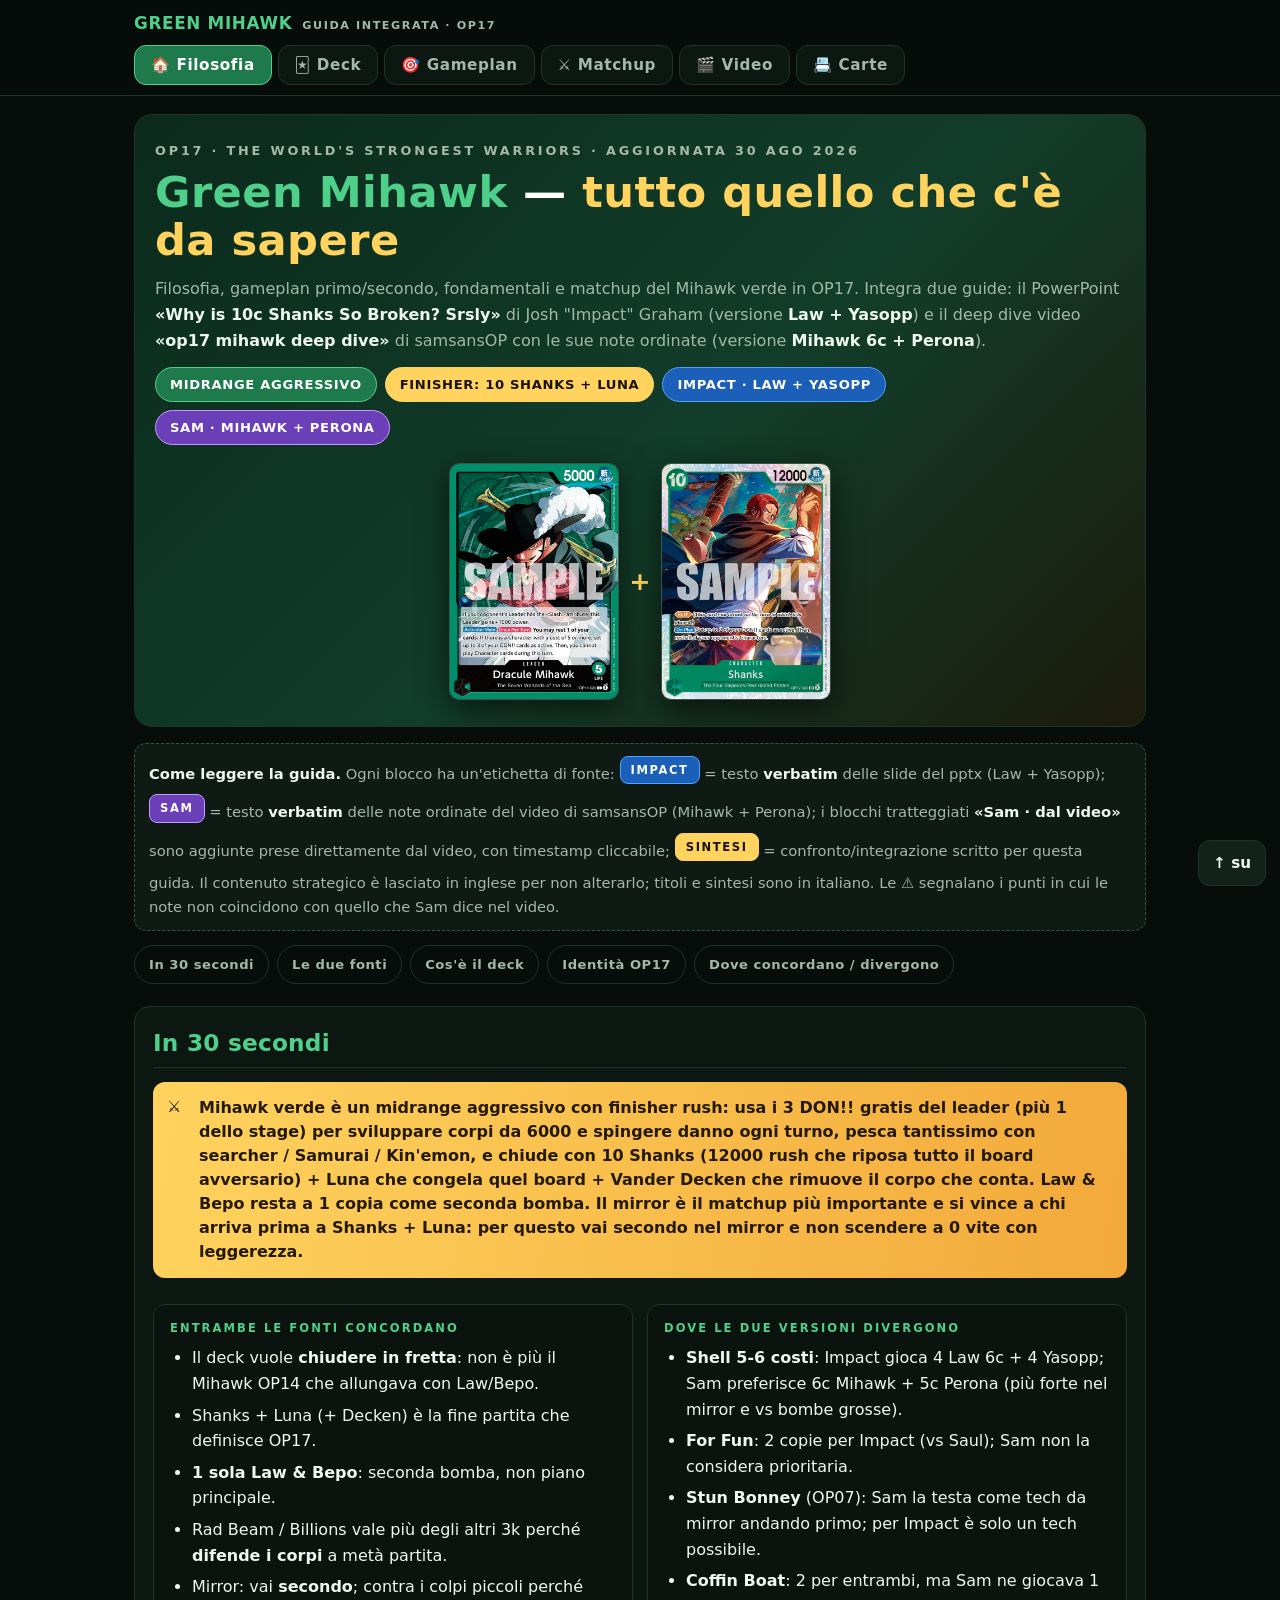
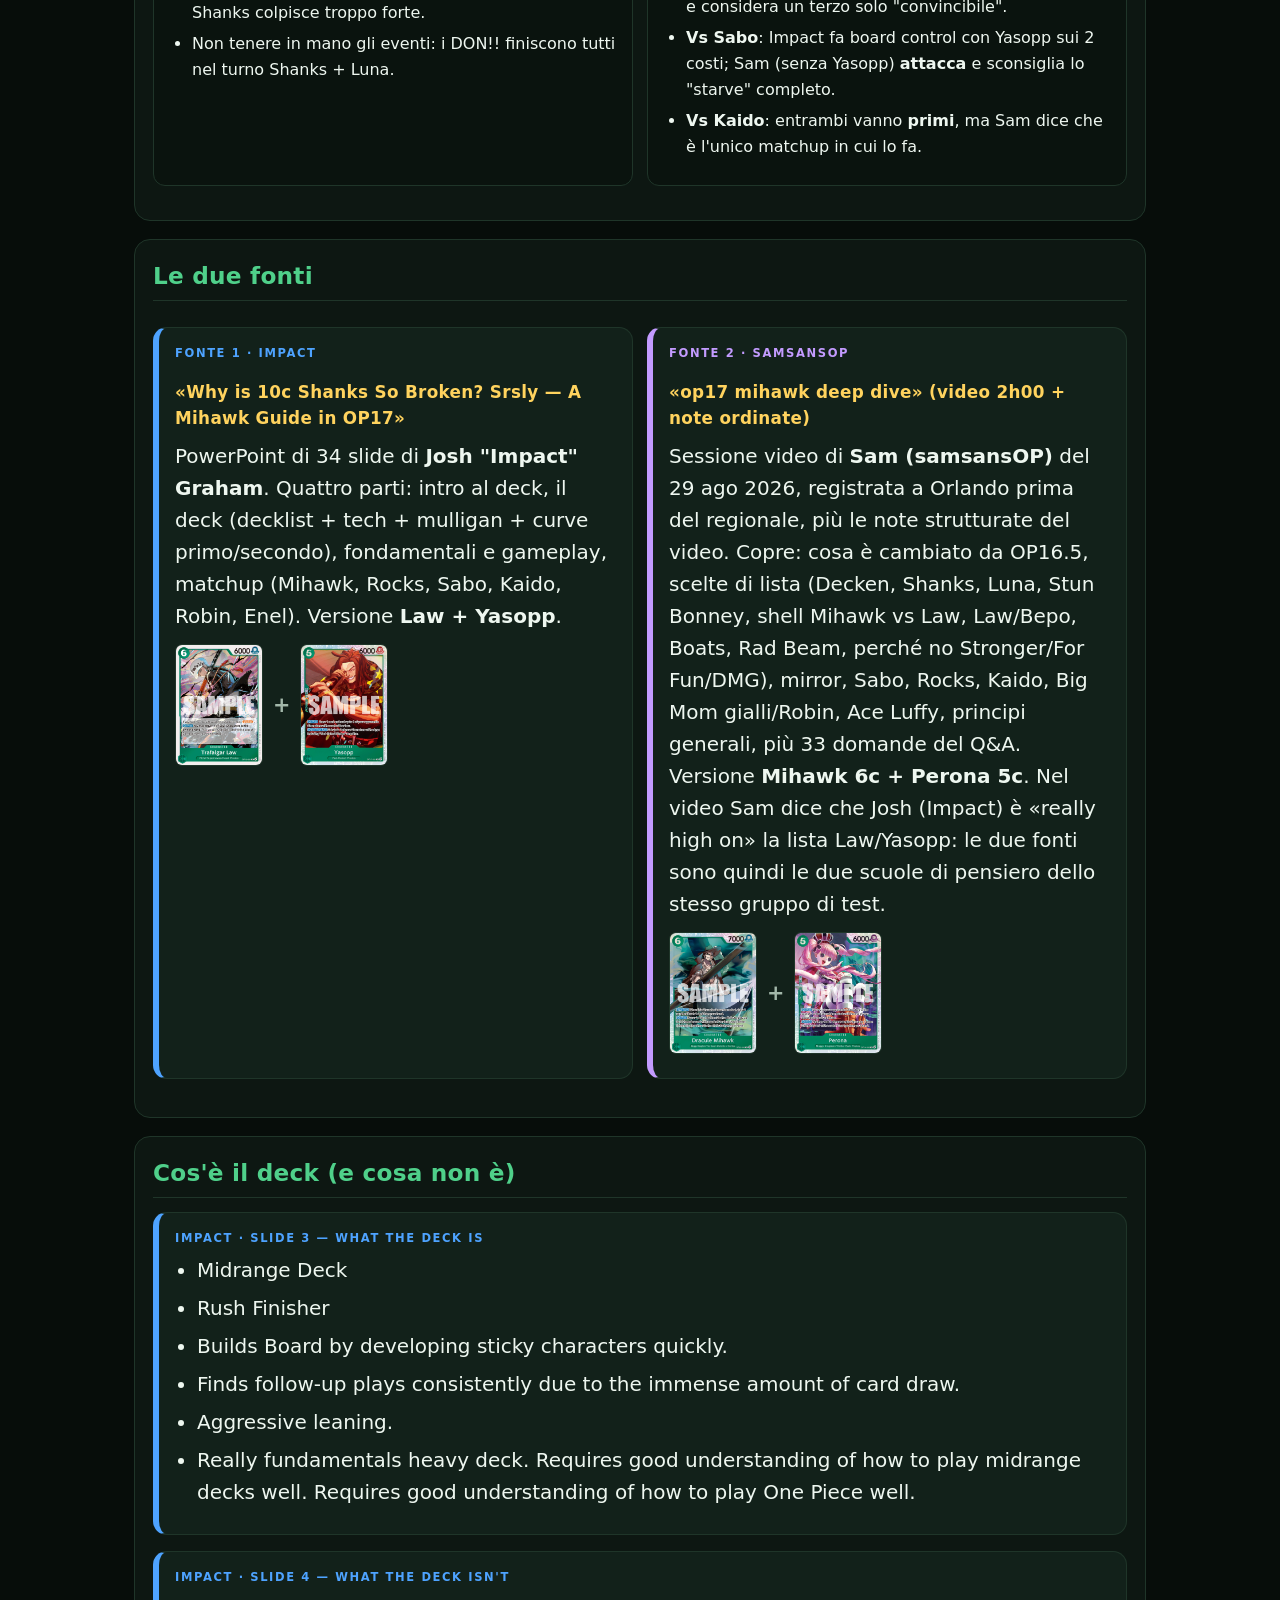
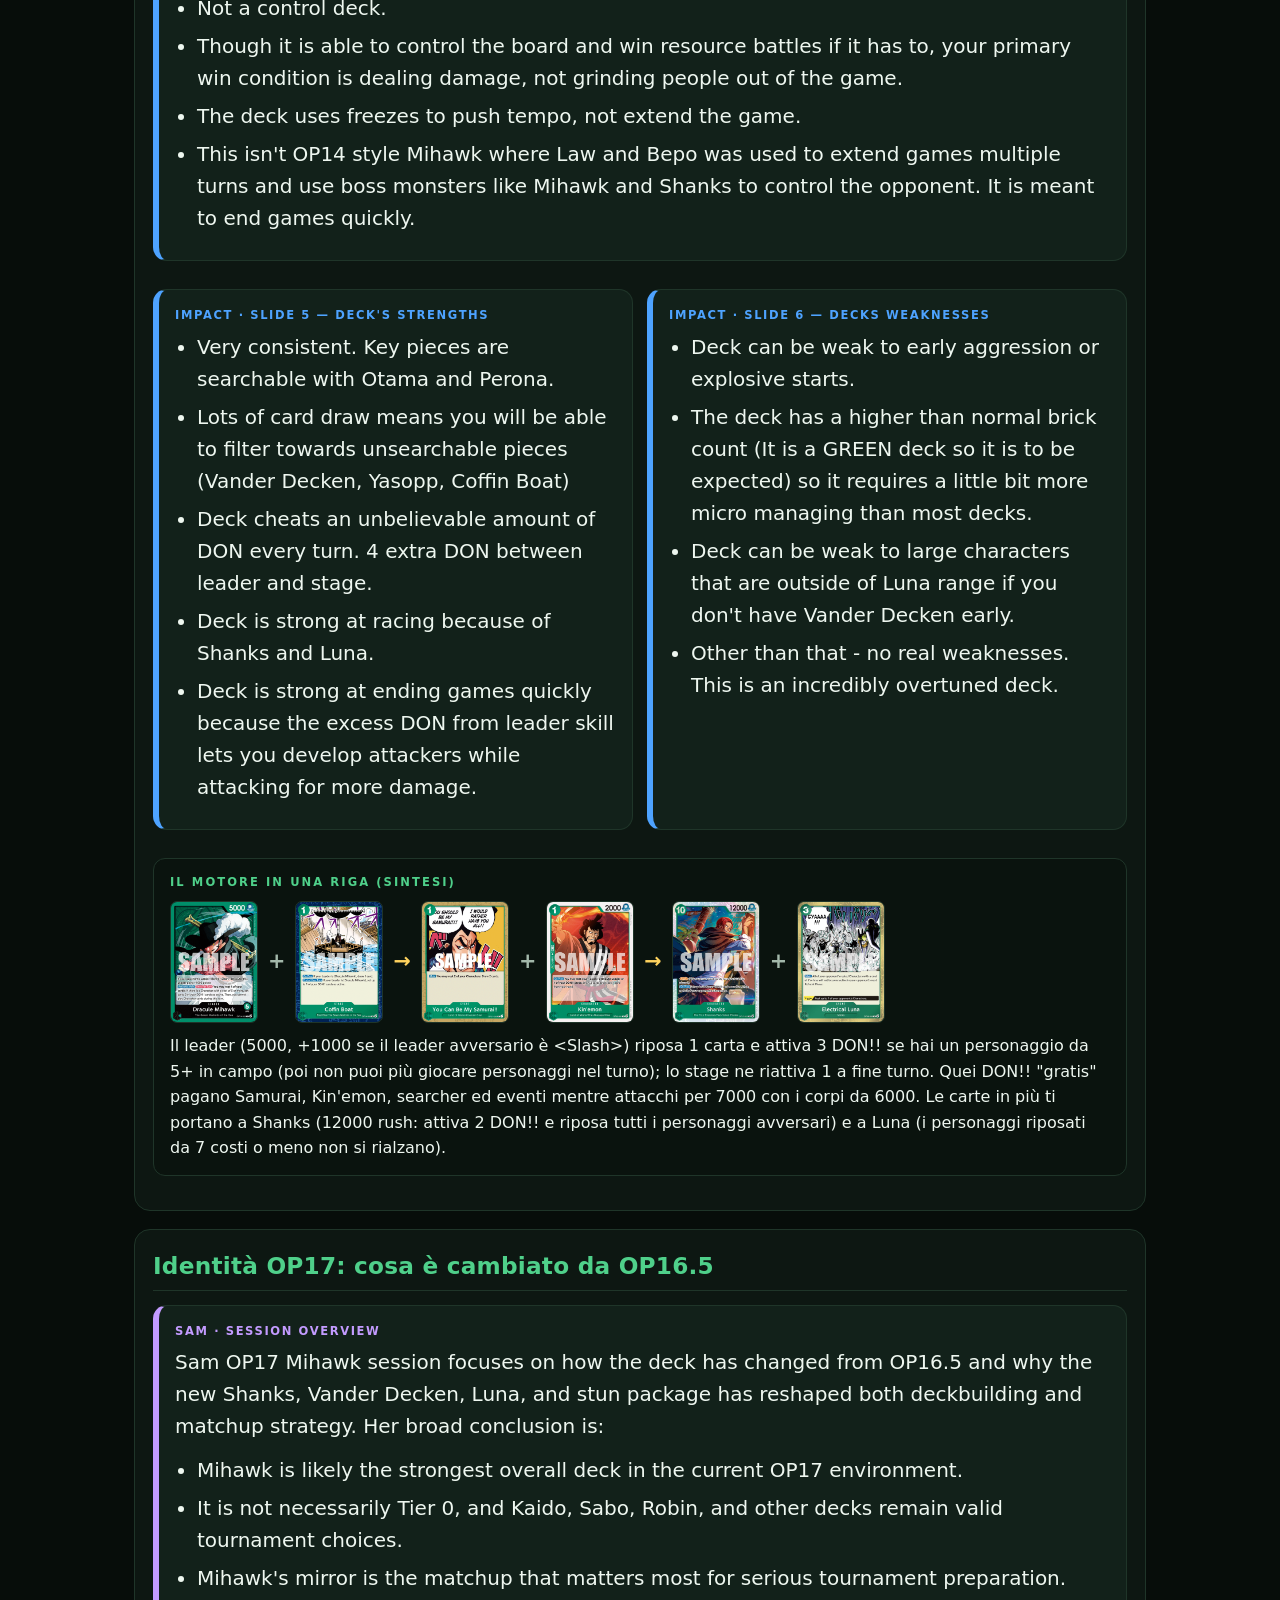
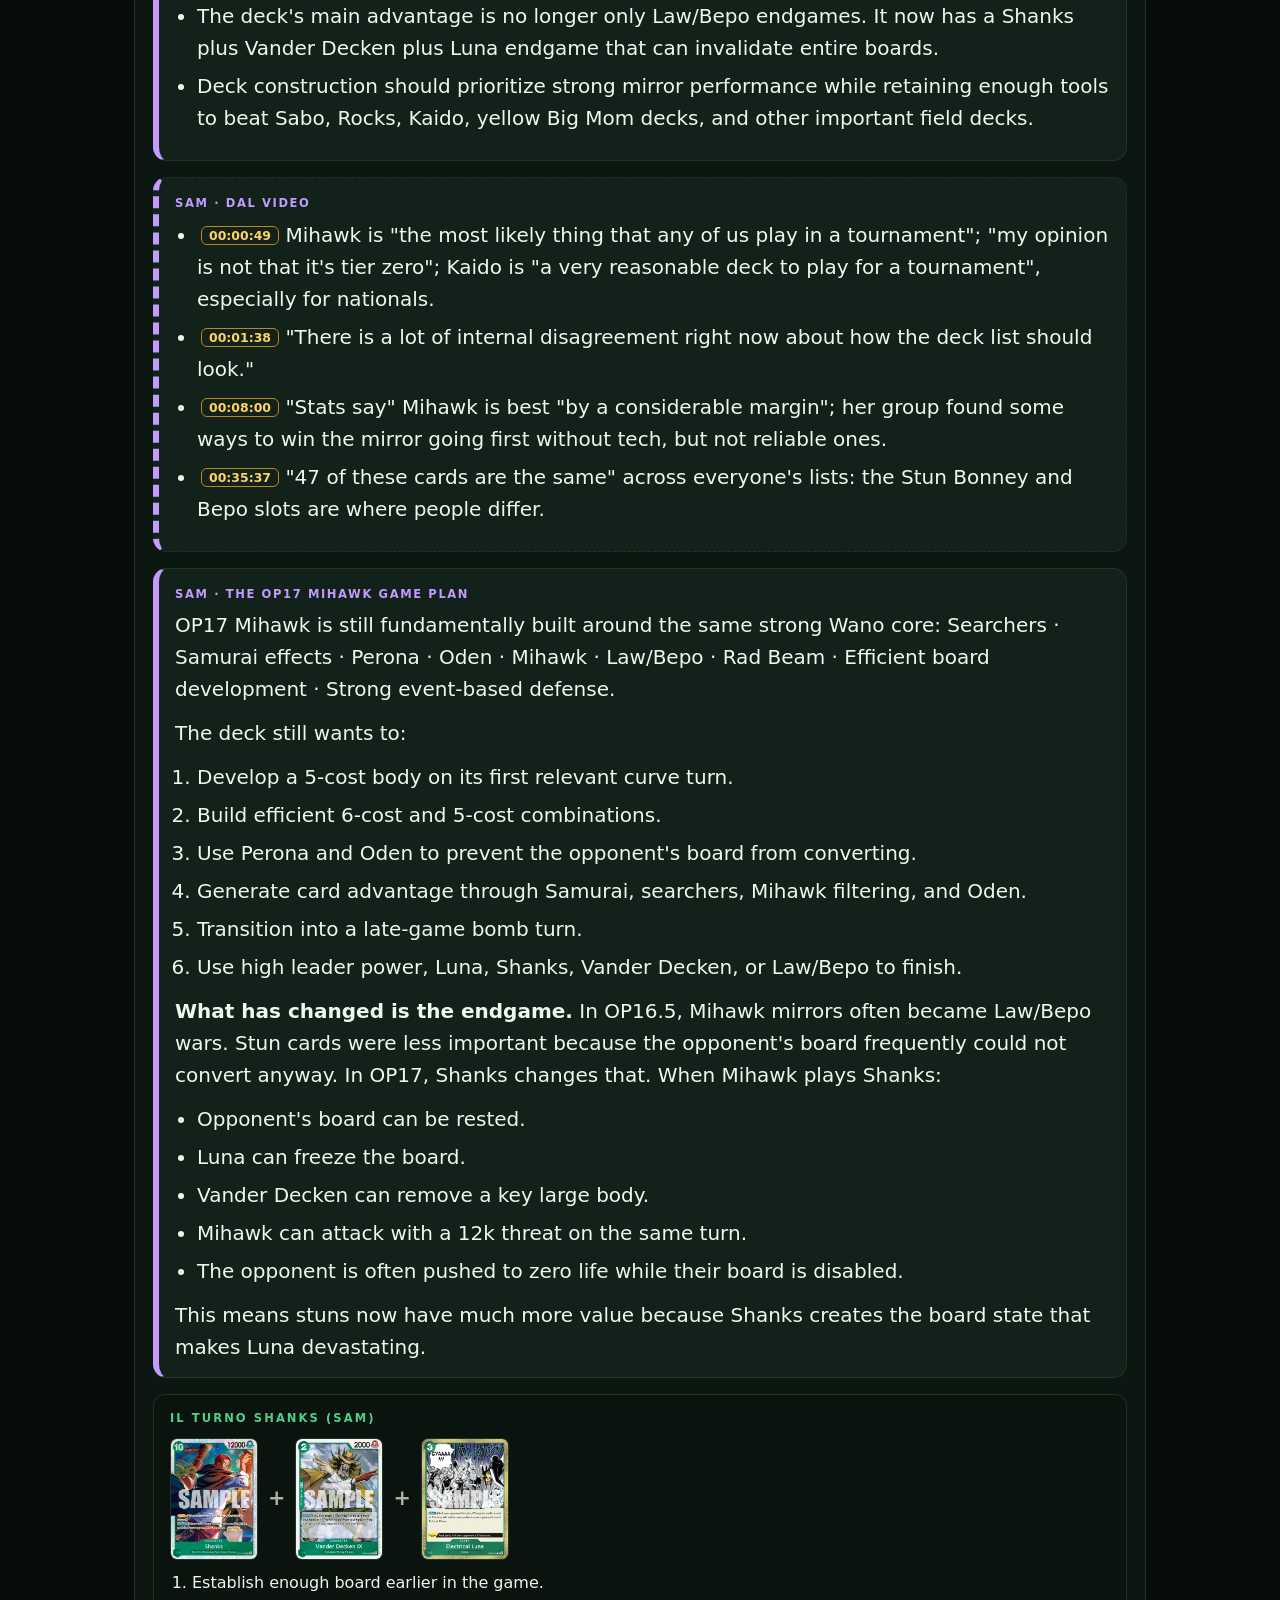
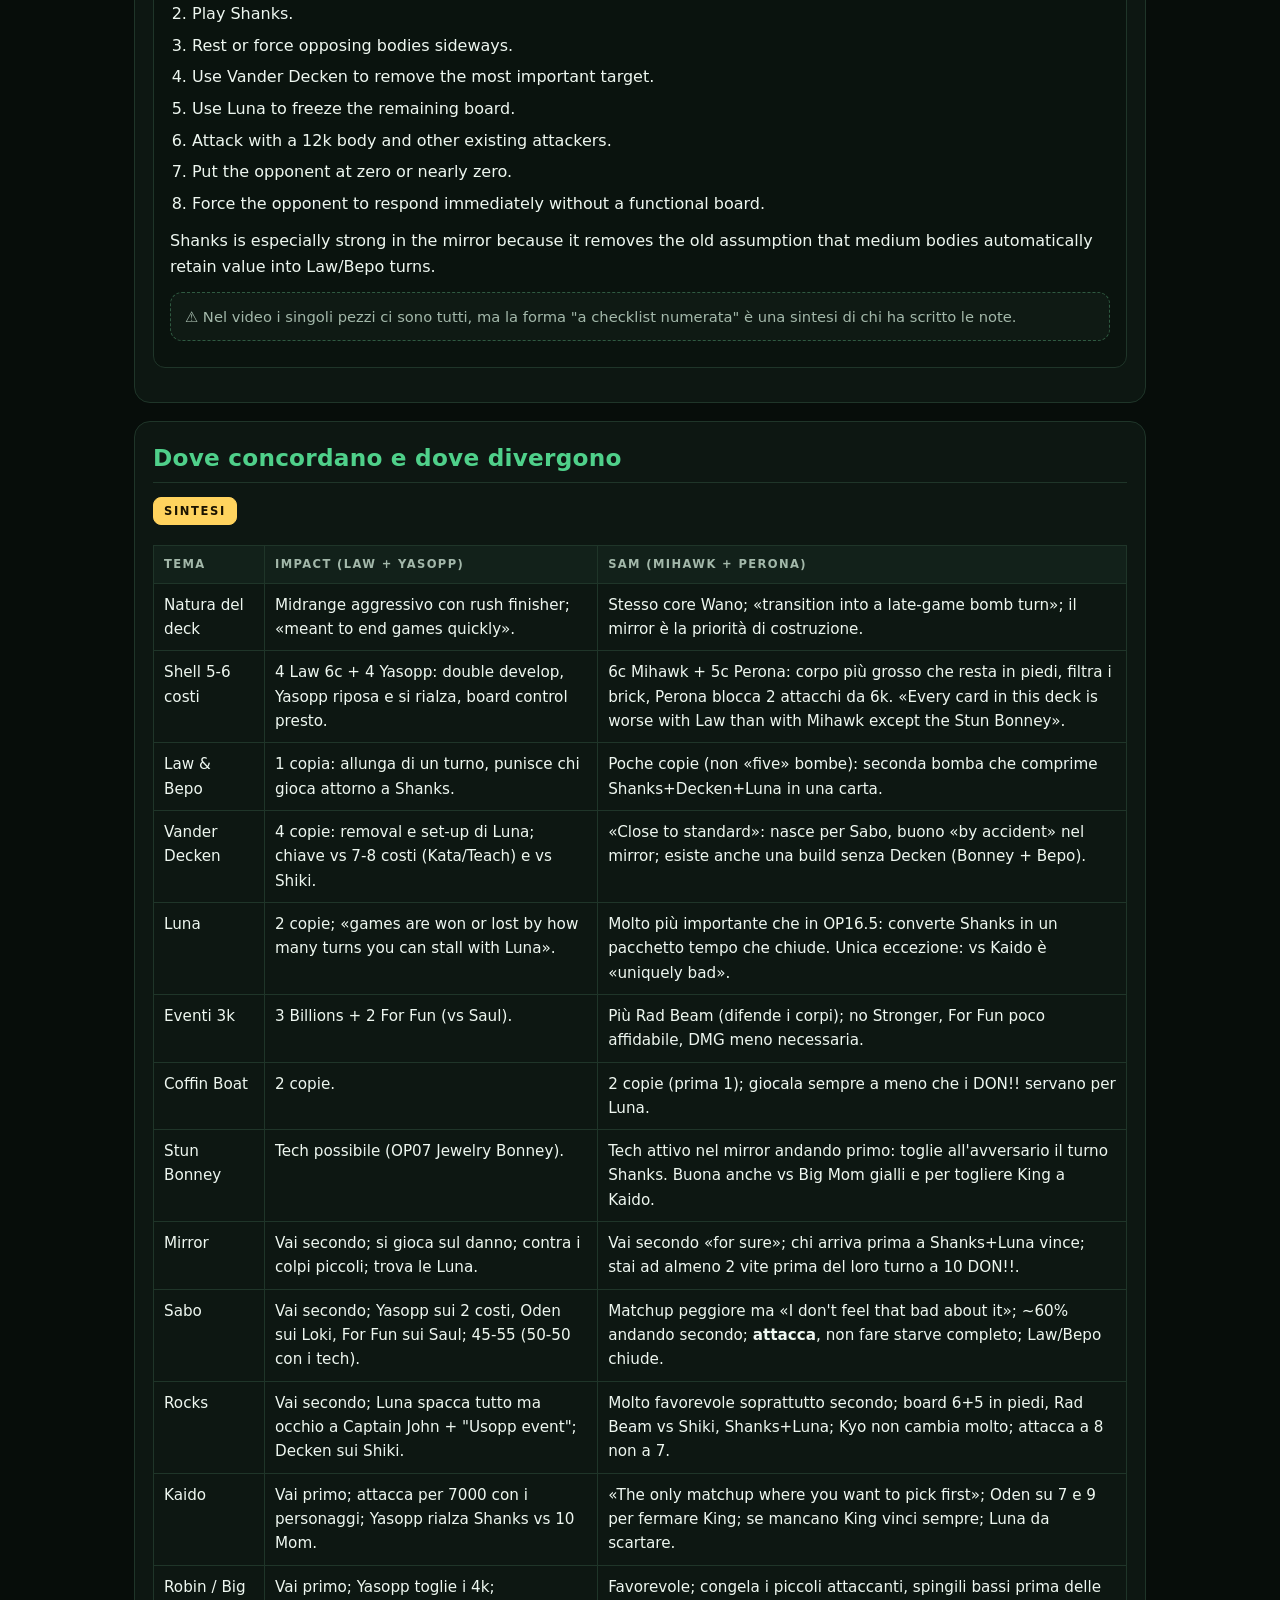
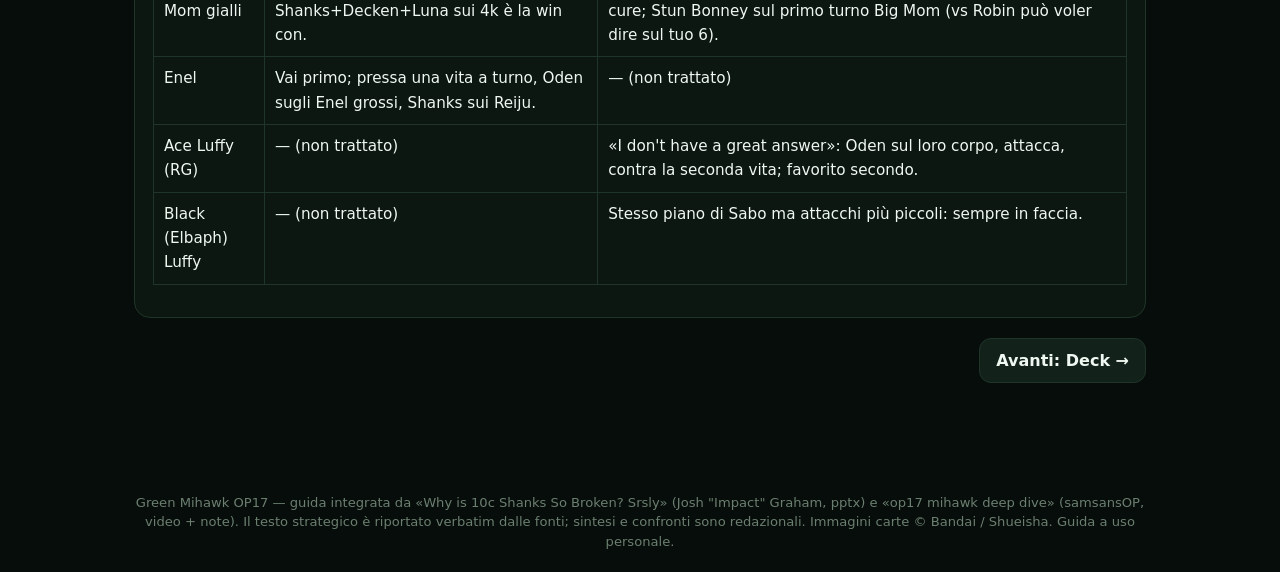
==== index.html @ 27003a2e "Green Mihawk OP17: guida integrata Impact (Law+Yasopp) + samsansOP (Mihawk+Perona) Sito index.html c" ====
<!DOCTYPE html>
<html lang="it">
<head>
<meta charset="UTF-8">
<meta name="viewport" content="width=device-width, initial-scale=1.0">
<title>Green Mihawk OP17 — Guida integrata (Impact + samsansOP)</title>
<meta name="description" content="Tutto quello che c'è da sapere sul Green Mihawk in OP17: filosofia, gameplan primo/secondo, fondamentali e matchup. Integra la guida PowerPoint di Josh 'Impact' Graham (Law + Yasopp) e il deep dive video di samsansOP (Mihawk 6c + Perona).">
<style>
:root{
  --bg:#070d0a; --panel:#0d1712; --panel2:#12211a; --line:#1f3529;
  --text:#eef7f0; --muted:#a3b8aa;
  --verde:#4fd08a; --verde-deep:#1e7a4b; --verde-soft:#123c27;
  --oro:#ffd35e; --oro-deep:#b8891c;
  --rosso:#ff6b6b; --rosso-deep:#a83232;
  --blu:#4ea3ff; --blu-deep:#1b5fb8;
  --viola:#c39bff; --viola-deep:#6a3fb8;
  --keep:#4fd08a; --cut:#ff6b6b;
  --fs:19px;
}
*{box-sizing:border-box;margin:0;padding:0}
html{scroll-behavior:smooth;-webkit-text-size-adjust:100%}
body{background:var(--bg);color:var(--text);font-family:"Segoe UI",system-ui,-apple-system,Roboto,sans-serif;font-size:var(--fs);line-height:1.6}
@media (min-width:900px){:root{--fs:20px}}
::selection{background:var(--verde);color:#04140a}
img{max-width:100%;display:block}
a{color:var(--verde)}

header{position:sticky;top:0;z-index:50;background:rgba(7,13,10,.94);backdrop-filter:blur(8px);border-bottom:1px solid var(--line)}
.head-inner{max-width:1040px;margin:0 auto;padding:10px 14px 0;display:flex;flex-direction:column;gap:8px}
.logo{font-weight:900;font-size:1.05rem;letter-spacing:.04em;text-transform:uppercase;display:flex;align-items:baseline;gap:10px;flex-wrap:wrap}
.logo .g{color:var(--verde)} .logo small{font-size:.7rem;font-weight:700;color:var(--muted);letter-spacing:.14em}
.tabs{display:flex;gap:6px;overflow-x:auto;padding-bottom:10px;scrollbar-width:none;-webkit-overflow-scrolling:touch}
.tabs::-webkit-scrollbar{display:none}
.tab-btn{flex:0 0 auto;cursor:pointer;border:1px solid var(--line);background:var(--panel);color:var(--muted);font-weight:800;
  letter-spacing:.04em;font-size:.95rem;padding:10px 16px;border-radius:12px;transition:.15s;white-space:nowrap;font-family:inherit}
.tab-btn:hover{color:var(--text)}
.tab-btn.active{background:var(--verde-deep);border-color:var(--verde);color:#fff}

main{max-width:1040px;margin:0 auto;padding:18px 14px 90px}
.tab{display:none}
.tab.show{display:block;animation:fade .25s ease}
@keyframes fade{from{opacity:0;transform:translateY(6px)}to{opacity:1;transform:none}}

.hero{border-radius:18px;padding:26px 20px;margin-bottom:16px;border:1px solid var(--line);position:relative;overflow:hidden;
  background:linear-gradient(135deg,#0b2a1c 0%,#123d2a 55%,#1c1a0b 100%)}
.hero .kicker{color:var(--muted);font-weight:800;font-size:.8rem;letter-spacing:.22em;text-transform:uppercase;margin-bottom:8px}
.hero h1{font-size:clamp(1.7rem,6vw,2.7rem);line-height:1.1;letter-spacing:.01em;color:#fff}
.hero h1 .g{color:var(--verde)} .hero h1 .o{color:var(--oro)}
.hero .sub{margin-top:12px;color:var(--muted);font-size:1rem}
.hero .sub b{color:var(--text)}
.hero .pills{display:flex;gap:8px;flex-wrap:wrap;margin-top:14px}
.pill{display:inline-block;background:rgba(255,255,255,.08);border:1px solid var(--line);color:var(--text);font-weight:800;letter-spacing:.05em;
  padding:6px 14px;border-radius:999px;font-size:.82rem;text-transform:uppercase}
.pill.oro{background:var(--oro);color:#1a1200;border-color:var(--oro)}
.pill.verde{background:var(--verde-deep);color:#fff;border-color:var(--verde)}
.pill.rosso{background:var(--rosso-deep);color:#fff;border-color:var(--rosso)}
.pill.blu{background:var(--blu-deep);color:#fff;border-color:var(--blu)}
.pill.viola{background:var(--viola-deep);color:#fff;border-color:var(--viola)}
.hero-leaders{display:flex;gap:10px;justify-content:center;margin-top:18px;align-items:center}
.hero-leaders img{width:34%;max-width:170px;border-radius:10px;box-shadow:0 8px 30px rgba(0,0,0,.6);border:1px solid rgba(255,255,255,.15)}
.hero-leaders .vs{font-weight:900;font-size:1.6rem;color:var(--oro)}

.sec-nav{display:flex;gap:8px;flex-wrap:wrap;margin:14px 0 22px}
.sec-nav a{font-size:.82rem;font-weight:800;letter-spacing:.04em;color:var(--muted);border:1px solid var(--line);border-radius:999px;padding:8px 14px;text-decoration:none}
.sec-nav a:hover{color:var(--verde);border-color:var(--verde-deep)}

section.block{background:var(--panel);border:1px solid var(--line);border-radius:16px;padding:22px 18px;margin-bottom:18px}
section.block h2{font-size:1.45rem;line-height:1.2;letter-spacing:.01em;margin-bottom:14px;padding-bottom:10px;border-bottom:1px solid var(--line);color:var(--verde)}
section.block h3{font-size:1.2rem;color:#fff;margin:18px 0 10px}
section.block h4{font-size:1.05rem;color:var(--oro);margin:16px 0 8px;letter-spacing:.02em}
section.block p{margin-bottom:12px}
section.block p:last-child{margin-bottom:0}
section.block ul,section.block ol{margin:0 0 12px 22px}
section.block li{margin-bottom:6px}
strong{color:var(--oro);font-weight:800}
.fig{margin:14px 0}
.fig img{border-radius:12px;border:1px solid var(--line);width:100%}
.fig figcaption{font-size:.85rem;color:var(--muted);margin-top:6px;text-align:center}

/* source badges: Impact (blu) / Sam (viola) / Sintesi (oro) */
.src{display:inline-flex;align-items:center;gap:6px;font-size:.72rem;font-weight:900;letter-spacing:.14em;text-transform:uppercase;border-radius:8px;padding:4px 10px;margin:0 0 10px;vertical-align:middle}
.src.impact{background:var(--blu-deep);color:#fff;border:1px solid var(--blu)}
.src.sam{background:var(--viola-deep);color:#fff;border:1px solid var(--viola)}
.src.both{background:var(--oro);color:#1a1200;border:1px solid var(--oro)}
.quote{background:var(--panel2);border:1px solid var(--line);border-left:6px solid var(--blu);border-radius:14px;padding:16px 16px 14px;margin:12px 0 16px}
.quote.sam{border-left-color:var(--viola)}
.quote.both{border-left-color:var(--oro)}
.quote.video{border-left-color:var(--viola);border-style:dashed}
.quote h4{margin:0 0 8px;color:#fff;font-size:1.08rem}
.quote ul,.quote ol{margin-left:20px}
.quote li{margin-bottom:5px}
.quote p{margin-bottom:8px}
.quote p:last-child{margin-bottom:0}
.quote .who{display:block;font-size:.72rem;letter-spacing:.14em;text-transform:uppercase;font-weight:900;color:var(--blu);margin-bottom:6px}
.quote.sam .who,.quote.video .who{color:var(--viola)}
.quote.both .who{color:var(--oro)}
.ts{font-size:.78rem;font-weight:800;color:var(--oro);text-decoration:none;border:1px solid var(--oro-deep);border-radius:6px;padding:1px 7px;margin-left:4px;white-space:nowrap;vertical-align:middle}
.ts:hover{color:#fff;border-color:var(--oro)}

.turn{background:var(--panel2);border:1px solid var(--line);border-left:6px solid var(--verde);border-radius:14px;padding:18px 16px;margin-bottom:16px}
.turn.primo{border-left-color:var(--oro)}
.turn h3{font-size:1.3rem;margin:0 0 6px;color:#fff;display:flex;align-items:center;gap:10px;flex-wrap:wrap}
.turn h3 .n{display:inline-flex;align-items:center;justify-content:center;min-width:52px;height:52px;border-radius:14px;background:var(--verde-deep);color:#fff;font-weight:900;font-size:1.1rem;padding:0 10px}
.turn.primo h3 .n{background:var(--oro);color:#1a1200}
.turn h3 .don{color:var(--muted);font-size:.85rem;font-weight:700}
.turn p{margin-bottom:8px}
.turn p:last-child{margin-bottom:0}

.callout{background:linear-gradient(100deg,#ffd35e,#f2a93a);color:#241a02;font-weight:800;border-radius:12px;padding:14px 16px 14px 46px;margin:14px 0;font-size:1rem;line-height:1.5;position:relative}
.callout::before{content:"⚔️";position:absolute;left:14px;top:13px}
.callout b,.callout strong{color:#241a02}
.warn{background:#2a1515;border:1px solid var(--rosso-deep);color:#ffb3b3;border-radius:12px;padding:12px 16px;margin:14px 0;font-size:.98rem}
.warn b,.warn strong{color:#ff8a8a}
.warn a.ts{color:#ffd0d0;border-color:#a83232}
.note{background:#0f1a14;border:1px dashed #2f5a41;border-radius:12px;padding:12px 14px;margin:12px 0;color:var(--muted);font-size:.92rem}
.note b{color:var(--text)}
.box{background:#0a130e;border:1px solid var(--line);border-radius:12px;padding:14px 16px;margin:12px 0;font-size:1rem}
.box .lbl{display:block;font-size:.72rem;font-weight:900;letter-spacing:.18em;text-transform:uppercase;color:var(--verde);margin-bottom:8px}
.box ul,.box ol{margin-left:20px}
.box li{margin-bottom:6px}
.box p{margin-bottom:8px}
.box p:last-child{margin-bottom:0}

.minicards{display:flex;flex-wrap:wrap;gap:10px;align-items:center;margin:10px 0}
.minicards img{width:88px;border-radius:7px;border:1px solid var(--line)}
.minicards .plus{color:var(--muted);font-weight:900;font-size:1.3rem}
.minicards .or{color:var(--muted);font-weight:800;font-size:.8rem;letter-spacing:.12em;margin:0 6px;text-transform:uppercase}
.minicards .arrow{color:var(--oro);font-weight:900;font-size:1.3rem}
.chips{display:flex;flex-wrap:wrap;gap:8px;margin:8px 0 12px}
.chip{display:inline-flex;align-items:center;gap:8px;background:var(--panel2);border:1px solid var(--line);border-radius:999px;padding:6px 12px 6px 6px;font-weight:800;font-size:.92rem}
.chip img{width:34px;border-radius:5px}
.chip.keep{border-color:var(--keep)} .chip.keep::after{content:"✓";color:var(--keep);font-weight:900}
.chip.cut{border-color:var(--cut);opacity:.85} .chip.cut::after{content:"✗";color:var(--cut);font-weight:900}
.chip.n{border-color:var(--oro)}
.chip .cnt{background:var(--oro);color:#1a1200;font-weight:900;border-radius:6px;padding:0 7px;font-size:.85rem}

.cardrow{display:flex;gap:16px;background:var(--panel2);border:1px solid var(--line);border-radius:14px;padding:16px;margin-bottom:14px}
.cardrow img{width:150px;align-self:flex-start;border-radius:9px;border:1px solid var(--line);flex:0 0 auto}
.cardrow h4{color:var(--oro);font-size:1.1rem;margin:0 0 2px}
.cardrow .id{font-size:.78rem;color:var(--muted);font-weight:800;letter-spacing:.06em;margin-bottom:6px}
.cardrow .nick{font-size:.85rem;color:var(--verde);font-weight:800;margin-bottom:8px}
.cardrow .eff{font-size:.9rem;color:var(--muted);background:#0a130e;border-radius:10px;padding:10px 12px;margin-bottom:8px;line-height:1.45}
.cardrow .eff.trig{border:1px dashed var(--oro-deep)}
.cardrow p{margin-bottom:8px;font-size:1rem}
@media (max-width:620px){.cardrow{flex-direction:column}.cardrow img{width:140px}}

table.t{width:100%;border-collapse:collapse;margin:10px 0;font-size:.95rem}
table.t th,table.t td{border:1px solid var(--line);padding:9px 10px;text-align:left;vertical-align:top}
table.t th{background:var(--panel2);text-transform:uppercase;font-size:.72rem;letter-spacing:.12em;color:var(--muted)}
.tscroll{overflow-x:auto}
@media (max-width:640px){table.t{font-size:.84rem} table.t th,table.t td{padding:7px 8px} table.t th{font-size:.66rem}}
.fav{color:var(--verde);font-weight:900} .pari{color:var(--oro);font-weight:900} .sfav{color:var(--rosso);font-weight:900}

.cardgrid{display:grid;grid-template-columns:repeat(auto-fill,minmax(140px,1fr));gap:14px;margin-top:12px}
.cardgrid.opp{grid-template-columns:repeat(auto-fill,minmax(120px,1fr))}
.dcard{position:relative;text-align:center}
.dcard img{width:100%;border-radius:9px;border:1px solid var(--line)}
.dcard .cnt{position:absolute;top:7px;right:7px;background:var(--oro);color:#1a1200;font-weight:900;border-radius:8px;padding:2px 9px;font-size:.9rem;box-shadow:0 2px 8px rgba(0,0,0,.6)}
.dcard .cnt.q{background:var(--viola-deep);color:#fff;border:1px solid var(--viola)}
.dcard .nm{font-size:.82rem;margin-top:6px;font-weight:800;line-height:1.3}
.dcard .id{font-size:.7rem;color:var(--muted);font-weight:700}

.two{display:grid;grid-template-columns:1fr 1fr;gap:14px}
@media (max-width:640px){.two{grid-template-columns:1fr}}
.kv{display:grid;grid-template-columns:auto 1fr;gap:6px 14px;font-size:1rem}
.kv b{color:var(--muted);font-weight:800}
.mu-head{display:flex;gap:14px;align-items:center;margin-bottom:12px;flex-wrap:wrap}
.mu-head img{width:96px;border-radius:8px;border:1px solid var(--line)}
.mu-head .pills{display:flex;gap:8px;flex-wrap:wrap;margin-top:6px}
.video-wrap{position:relative;padding-top:56.25%;border-radius:14px;overflow:hidden;border:1px solid var(--line);background:#000;margin:12px 0}
.video-wrap iframe{position:absolute;inset:0;width:100%;height:100%;border:0}
.chap{display:grid;grid-template-columns:auto 1fr;gap:6px 14px;font-size:.98rem}
.chap a{font-weight:900;text-decoration:none;color:var(--oro);white-space:nowrap}
.chap span{color:var(--text)}

footer{max-width:1040px;margin:0 auto;padding:20px 14px;color:#6b7f70;font-size:.82rem;text-align:center;line-height:1.5}
.back-top{position:fixed;right:14px;bottom:14px;background:var(--panel2);border:1px solid var(--line);color:var(--text);border-radius:12px;padding:10px 14px;text-decoration:none;font-size:.95rem;font-weight:800;z-index:40}
.next{display:flex;justify-content:space-between;gap:10px;margin-top:20px;flex-wrap:wrap}
.next button{cursor:pointer;background:var(--panel2);border:1px solid var(--line);color:var(--text);font-weight:800;font-size:1rem;padding:12px 16px;border-radius:12px;font-family:inherit}
.next button:hover{border-color:var(--verde)}
</style>
</head>
<body>

<header>
  <div class="head-inner">
    <div class="logo"><span class="g">Green Mihawk</span> <small>GUIDA INTEGRATA · OP17</small></div>
    <nav class="tabs" id="tabs">
      <button class="tab-btn" data-tab="home">🏠 Filosofia</button>
      <button class="tab-btn" data-tab="deck">🃏 Deck</button>
      <button class="tab-btn" data-tab="gameplan">🎯 Gameplan</button>
      <button class="tab-btn" data-tab="matchup">⚔️ Matchup</button>
      <button class="tab-btn" data-tab="video">🎬 Video</button>
      <button class="tab-btn" data-tab="carte">📇 Carte</button>
    </nav>
  </div>
</header>

<main>

<!-- ======================= HOME / FILOSOFIA ======================= -->
<div class="tab" id="tab-home">
  <div class="hero">
    <div class="kicker">OP17 · The World's Strongest Warriors · aggiornata 30 ago 2026</div>
    <h1><span class="g">Green Mihawk</span> — <span class="o">tutto quello che c'è da sapere</span></h1>
    <div class="sub">Filosofia, gameplan primo/secondo, fondamentali e matchup del Mihawk verde in OP17. Integra due guide: il PowerPoint <b>«Why is 10c Shanks So Broken? Srsly»</b> di Josh "Impact" Graham (versione <b>Law + Yasopp</b>) e il deep dive video <b>«op17 mihawk deep dive»</b> di samsansOP con le sue note ordinate (versione <b>Mihawk 6c + Perona</b>).</div>
    <div class="pills">
      <span class="pill verde">Midrange aggressivo</span>
      <span class="pill oro">Finisher: 10 Shanks + Luna</span>
      <span class="pill blu">Impact · Law + Yasopp</span>
      <span class="pill viola">Sam · Mihawk + Perona</span>
    </div>
    <div class="hero-leaders">
      <img src="carte/OP14-020.png" alt="Dracule Mihawk leader">
      <span class="vs">+</span>
      <img src="carte/OP17-022.png" alt="Shanks 10 costi">
    </div>
  </div>

  <div class="note"><b>Come leggere la guida.</b> Ogni blocco ha un'etichetta di fonte: <span class="src impact">Impact</span> = testo <b>verbatim</b> delle slide del pptx (Law + Yasopp); <span class="src sam">Sam</span> = testo <b>verbatim</b> delle note ordinate del video di samsansOP (Mihawk + Perona); i blocchi tratteggiati <b>«Sam · dal video»</b> sono aggiunte prese direttamente dal video, con timestamp cliccabile; <span class="src both">Sintesi</span> = confronto/integrazione scritto per questa guida. Il contenuto strategico è lasciato in inglese per non alterarlo; titoli e sintesi sono in italiano. Le ⚠️ segnalano i punti in cui le note non coincidono con quello che Sam dice nel video.</div>

  <div class="sec-nav">
    <a href="#h-30s">In 30 secondi</a><a href="#h-fonti">Le due fonti</a><a href="#h-cosa">Cos'è il deck</a><a href="#h-op17">Identità OP17</a><a href="#h-confronto">Dove concordano / divergono</a>
  </div>

  <section class="block" id="h-30s">
    <h2>In 30 secondi</h2>
    <div class="callout">Mihawk verde è un <b>midrange aggressivo con finisher rush</b>: usa i 3 DON!! gratis del leader (più 1 dello stage) per sviluppare corpi da 6000 <b>e</b> spingere danno ogni turno, pesca tantissimo con searcher / Samurai / Kin'emon, e chiude con <b>10 Shanks</b> (12000 rush che riposa tutto il board avversario) + <b>Luna</b> che congela quel board + <b>Vander Decken</b> che rimuove il corpo che conta. <b>Law & Bepo</b> resta a 1 copia come seconda bomba. Il mirror è il matchup più importante e si vince a chi <b>arriva prima a Shanks + Luna</b>: per questo vai <b>secondo</b> nel mirror e non scendere a 0 vite con leggerezza.</div>
    <div class="two">
      <div class="box"><span class="lbl">Entrambe le fonti concordano</span>
        <ul>
          <li>Il deck vuole <b>chiudere in fretta</b>: non è più il Mihawk OP14 che allungava con Law/Bepo.</li>
          <li>Shanks + Luna (+ Decken) è la fine partita che definisce OP17.</li>
          <li><b>1 sola Law & Bepo</b>: seconda bomba, non piano principale.</li>
          <li>Rad Beam / Billions vale più degli altri 3k perché <b>difende i corpi</b> a metà partita.</li>
          <li>Mirror: vai <b>secondo</b>; contra i colpi piccoli perché Shanks colpisce troppo forte.</li>
          <li>Non tenere in mano gli eventi: i DON!! finiscono tutti nel turno Shanks + Luna.</li>
        </ul>
      </div>
      <div class="box"><span class="lbl">Dove le due versioni divergono</span>
        <ul>
          <li><b>Shell 5-6 costi</b>: Impact gioca 4 Law 6c + 4 Yasopp; Sam preferisce 6c Mihawk + 5c Perona (più forte nel mirror e vs bombe grosse).</li>
          <li><b>For Fun</b>: 2 copie per Impact (vs Saul); Sam non la considera prioritaria.</li>
          <li><b>Stun Bonney</b> (OP07): Sam la testa come tech da mirror andando primo; per Impact è solo un tech possibile.</li>
          <li><b>Coffin Boat</b>: 2 per entrambi, ma Sam ne giocava 1 e considera un terzo solo "convincibile".</li>
          <li><b>Vs Sabo</b>: Impact fa board control con Yasopp sui 2 costi; Sam (senza Yasopp) <b>attacca</b> e sconsiglia lo "starve" completo.</li>
          <li><b>Vs Kaido</b>: entrambi vanno <b>primi</b>, ma Sam dice che è l'unico matchup in cui lo fa.</li>
        </ul>
      </div>
    </div>
  </section>

  <section class="block" id="h-fonti">
    <h2>Le due fonti</h2>
    <div class="two">
      <div class="quote"><span class="who">Fonte 1 · Impact</span>
        <h4>«Why is 10c Shanks So Broken? Srsly — A Mihawk Guide in OP17»</h4>
        <p>PowerPoint di 34 slide di <b>Josh "Impact" Graham</b>. Quattro parti: intro al deck, il deck (decklist + tech + mulligan + curve primo/secondo), fondamentali e gameplay, matchup (Mihawk, Rocks, Sabo, Kaido, Robin, Enel). Versione <b>Law + Yasopp</b>.</p>
        <div class="minicards"><img src="carte/OP13-031.png" alt="Trafalgar Law"><span class="plus">+</span><img src="carte/OP17-031.png" alt="Yasopp"></div>
      </div>
      <div class="quote sam"><span class="who">Fonte 2 · samsansOP</span>
        <h4>«op17 mihawk deep dive» (video 2h00 + note ordinate)</h4>
        <p>Sessione video di <b>Sam (samsansOP)</b> del 29 ago 2026, registrata a Orlando prima del regionale, più le note strutturate del video. Copre: cosa è cambiato da OP16.5, scelte di lista (Decken, Shanks, Luna, Stun Bonney, shell Mihawk vs Law, Law/Bepo, Boats, Rad Beam, perché no Stronger/For Fun/DMG), mirror, Sabo, Rocks, Kaido, Big Mom gialli/Robin, Ace Luffy, principi generali, più 33 domande del Q&amp;A. Versione <b>Mihawk 6c + Perona 5c</b>. Nel video Sam dice che Josh (Impact) è «really high on» la lista Law/Yasopp: le due fonti sono quindi le due scuole di pensiero dello stesso gruppo di test.</p>
        <div class="minicards"><img src="carte/ST32-003.png" alt="Dracule Mihawk 6c"><span class="plus">+</span><img src="carte/OP14-033.png" alt="Perona 5c"></div>
      </div>
    </div>
  </section>

  <section class="block" id="h-cosa">
    <h2>Cos'è il deck (e cosa non è)</h2>
    <div class="quote"><span class="who">Impact · Slide 3 — What The Deck Is</span>
      <ul>
        <li>Midrange Deck</li>
        <li>Rush Finisher</li>
        <li>Builds Board by developing sticky characters quickly.</li>
        <li>Finds follow-up plays consistently due to the immense amount of card draw.</li>
        <li>Aggressive leaning.</li>
        <li>Really fundamentals heavy deck. Requires good understanding of how to play midrange decks well. Requires good understanding of how to play One Piece well.</li>
      </ul>
    </div>
    <div class="quote"><span class="who">Impact · Slide 4 — What The Deck Isn't</span>
      <ul>
        <li>Not a control deck.</li>
        <li>Though it is able to control the board and win resource battles if it has to, your primary win condition is dealing damage, not grinding people out of the game.</li>
        <li>The deck uses freezes to push tempo, not extend the game.</li>
        <li>This isn't OP14 style Mihawk where Law and Bepo was used to extend games multiple turns and use boss monsters like Mihawk and Shanks to control the opponent. It is meant to end games quickly.</li>
      </ul>
    </div>
    <div class="two">
      <div class="quote"><span class="who">Impact · Slide 5 — Deck's Strengths</span>
        <ul>
          <li>Very consistent. Key pieces are searchable with Otama and Perona.</li>
          <li>Lots of card draw means you will be able to filter towards unsearchable pieces (Vander Decken, Yasopp, Coffin Boat)</li>
          <li>Deck cheats an unbelievable amount of DON every turn. 4 extra DON between leader and stage.</li>
          <li>Deck is strong at racing because of Shanks and Luna.</li>
          <li>Deck is strong at ending games quickly because the excess DON from leader skill lets you develop attackers while attacking for more damage.</li>
        </ul>
      </div>
      <div class="quote"><span class="who">Impact · Slide 6 — Decks Weaknesses</span>
        <ul>
          <li>Deck can be weak to early aggression or explosive starts.</li>
          <li>The deck has a higher than normal brick count (It is a GREEN deck so it is to be expected) so it requires a little bit more micro managing than most decks.</li>
          <li>Deck can be weak to large characters that are outside of Luna range if you don't have Vander Decken early.</li>
          <li>Other than that - no real weaknesses. This is an incredibly overtuned deck.</li>
        </ul>
      </div>
    </div>
    <div class="box"><span class="lbl">Il motore in una riga (Sintesi)</span>
      <div class="minicards"><img src="carte/OP14-020.png" alt="Mihawk leader"><span class="plus">+</span><img src="carte/OP14-039.png" alt="Coffin Boat"><span class="arrow">→</span><img src="carte/OP01-055.png" alt="You Can Be My Samurai"><span class="plus">+</span><img src="carte/ST32-001.png" alt="Kin'emon"><span class="arrow">→</span><img src="carte/OP17-022.png" alt="Shanks"><span class="plus">+</span><img src="carte/OP08-036.png" alt="Electrical Luna"></div>
      <p>Il leader (5000, +1000 se il leader avversario è &lt;Slash&gt;) riposa 1 carta e attiva 3 DON!! se hai un personaggio da 5+ in campo (poi non puoi più giocare personaggi nel turno); lo stage ne riattiva 1 a fine turno. Quei DON!! "gratis" pagano Samurai, Kin'emon, searcher ed eventi mentre attacchi per 7000 con i corpi da 6000. Le carte in più ti portano a Shanks (12000 rush: attiva 2 DON!! e riposa tutti i personaggi avversari) e a Luna (i personaggi riposati da 7 costi o meno non si rialzano).</p>
    </div>
  </section>

  <section class="block" id="h-op17">
    <h2>Identità OP17: cosa è cambiato da OP16.5</h2>
    <div class="quote sam"><span class="who">Sam · Session Overview</span>
      <p>Sam OP17 Mihawk session focuses on how the deck has changed from OP16.5 and why the new Shanks, Vander Decken, Luna, and stun package has reshaped both deckbuilding and matchup strategy. Her broad conclusion is:</p>
      <ul>
        <li>Mihawk is likely the strongest overall deck in the current OP17 environment.</li>
        <li>It is not necessarily Tier 0, and Kaido, Sabo, Robin, and other decks remain valid tournament choices.</li>
        <li>Mihawk's mirror is the matchup that matters most for serious tournament preparation.</li>
        <li>The deck's main advantage is no longer only Law/Bepo endgames. It now has a Shanks plus Vander Decken plus Luna endgame that can invalidate entire boards.</li>
        <li>Deck construction should prioritize strong mirror performance while retaining enough tools to beat Sabo, Rocks, Kaido, yellow Big Mom decks, and other important field decks.</li>
      </ul>
    </div>
    <div class="quote video"><span class="who">Sam · dal video</span>
      <ul>
        <li><a class="ts" href="https://www.youtube.com/watch?v=MB2ejUdFAkY&t=49s">00:00:49</a> Mihawk is "the most likely thing that any of us play in a tournament"; "my opinion is not that it's tier zero"; Kaido is "a very reasonable deck to play for a tournament", especially for nationals.</li>
        <li><a class="ts" href="https://www.youtube.com/watch?v=MB2ejUdFAkY&t=98s">00:01:38</a> "There is a lot of internal disagreement right now about how the deck list should look."</li>
        <li><a class="ts" href="https://www.youtube.com/watch?v=MB2ejUdFAkY&t=480s">00:08:00</a> "Stats say" Mihawk is best "by a considerable margin"; her group found some ways to win the mirror going first without tech, but not reliable ones.</li>
        <li><a class="ts" href="https://www.youtube.com/watch?v=MB2ejUdFAkY&t=2137s">00:35:37</a> "47 of these cards are the same" across everyone's lists: the Stun Bonney and Bepo slots are where people differ.</li>
      </ul>
    </div>
    <div class="quote sam"><span class="who">Sam · The OP17 Mihawk Game Plan</span>
      <p>OP17 Mihawk is still fundamentally built around the same strong Wano core: Searchers · Samurai effects · Perona · Oden · Mihawk · Law/Bepo · Rad Beam · Efficient board development · Strong event-based defense.</p>
      <p>The deck still wants to:</p>
      <ol>
        <li>Develop a 5-cost body on its first relevant curve turn.</li>
        <li>Build efficient 6-cost and 5-cost combinations.</li>
        <li>Use Perona and Oden to prevent the opponent's board from converting.</li>
        <li>Generate card advantage through Samurai, searchers, Mihawk filtering, and Oden.</li>
        <li>Transition into a late-game bomb turn.</li>
        <li>Use high leader power, Luna, Shanks, Vander Decken, or Law/Bepo to finish.</li>
      </ol>
      <p><b>What has changed is the endgame.</b> In OP16.5, Mihawk mirrors often became Law/Bepo wars. Stun cards were less important because the opponent's board frequently could not convert anyway. In OP17, Shanks changes that. When Mihawk plays Shanks:</p>
      <ul>
        <li>Opponent's board can be rested.</li>
        <li>Luna can freeze the board.</li>
        <li>Vander Decken can remove a key large body.</li>
        <li>Mihawk can attack with a 12k threat on the same turn.</li>
        <li>The opponent is often pushed to zero life while their board is disabled.</li>
      </ul>
      <p>This means stuns now have much more value because Shanks creates the board state that makes Luna devastating.</p>
    </div>
    <div class="box"><span class="lbl">Il turno Shanks (Sam)</span>
      <div class="minicards"><img src="carte/OP17-022.png" alt="Shanks"><span class="plus">+</span><img src="carte/OP06-033.png" alt="Vander Decken IX"><span class="plus">+</span><img src="carte/OP08-036.png" alt="Electrical Luna"></div>
      <ol>
        <li>Establish enough board earlier in the game.</li>
        <li>Play Shanks.</li>
        <li>Rest or force opposing bodies sideways.</li>
        <li>Use Vander Decken to remove the most important target.</li>
        <li>Use Luna to freeze the remaining board.</li>
        <li>Attack with a 12k body and other existing attackers.</li>
        <li>Put the opponent at zero or nearly zero.</li>
        <li>Force the opponent to respond immediately without a functional board.</li>
      </ol>
      <p>Shanks is especially strong in the mirror because it removes the old assumption that medium bodies automatically retain value into Law/Bepo turns.</p>
      <div class="note">⚠️ Nel video i singoli pezzi ci sono tutti, ma la forma "a checklist numerata" è una sintesi di chi ha scritto le note.</div>
    </div>
  </section>

  <section class="block" id="h-confronto">
    <h2>Dove concordano e dove divergono</h2>
    <span class="src both">Sintesi</span>
    <div class="tscroll"><table class="t">
      <thead><tr><th>Tema</th><th>Impact (Law + Yasopp)</th><th>Sam (Mihawk + Perona)</th></tr></thead>
      <tbody>
        <tr><td>Natura del deck</td><td>Midrange aggressivo con rush finisher; «meant to end games quickly».</td><td>Stesso core Wano; «transition into a late-game bomb turn»; il mirror è la priorità di costruzione.</td></tr>
        <tr><td>Shell 5-6 costi</td><td>4 Law 6c + 4 Yasopp: double develop, Yasopp riposa e si rialza, board control presto.</td><td>6c Mihawk + 5c Perona: corpo più grosso che resta in piedi, filtra i brick, Perona blocca 2 attacchi da 6k. «Every card in this deck is worse with Law than with Mihawk except the Stun Bonney».</td></tr>
        <tr><td>Law & Bepo</td><td>1 copia: allunga di un turno, punisce chi gioca attorno a Shanks.</td><td>Poche copie (non «five» bombe): seconda bomba che comprime Shanks+Decken+Luna in una carta.</td></tr>
        <tr><td>Vander Decken</td><td>4 copie: removal e set-up di Luna; chiave vs 7-8 costi (Kata/Teach) e vs Shiki.</td><td>«Close to standard»: nasce per Sabo, buono «by accident» nel mirror; esiste anche una build senza Decken (Bonney + Bepo).</td></tr>
        <tr><td>Luna</td><td>2 copie; «games are won or lost by how many turns you can stall with Luna».</td><td>Molto più importante che in OP16.5: converte Shanks in un pacchetto tempo che chiude. Unica eccezione: vs Kaido è «uniquely bad».</td></tr>
        <tr><td>Eventi 3k</td><td>3 Billions + 2 For Fun (vs Saul).</td><td>Più Rad Beam (difende i corpi); no Stronger, For Fun poco affidabile, DMG meno necessaria.</td></tr>
        <tr><td>Coffin Boat</td><td>2 copie.</td><td>2 copie (prima 1); giocala sempre a meno che i DON!! servano per Luna.</td></tr>
        <tr><td>Stun Bonney</td><td>Tech possibile (OP07 Jewelry Bonney).</td><td>Tech attivo nel mirror andando primo: toglie all'avversario il turno Shanks. Buona anche vs Big Mom gialli e per togliere King a Kaido.</td></tr>
        <tr><td>Mirror</td><td>Vai secondo; si gioca sul danno; contra i colpi piccoli; trova le Luna.</td><td>Vai secondo «for sure»; chi arriva prima a Shanks+Luna vince; stai ad almeno 2 vite prima del loro turno a 10 DON!!.</td></tr>
        <tr><td>Sabo</td><td>Vai secondo; Yasopp sui 2 costi, Oden sui Loki, For Fun sui Saul; 45-55 (50-50 con i tech).</td><td>Matchup peggiore ma «I don't feel that bad about it»; ~60% andando secondo; <b>attacca</b>, non fare starve completo; Law/Bepo chiude.</td></tr>
        <tr><td>Rocks</td><td>Vai secondo; Luna spacca tutto ma occhio a Captain John + "Usopp event"; Decken sui Shiki.</td><td>Molto favorevole soprattutto secondo; board 6+5 in piedi, Rad Beam vs Shiki, Shanks+Luna; Kyo non cambia molto; attacca a 8 non a 7.</td></tr>
        <tr><td>Kaido</td><td>Vai primo; attacca per 7000 con i personaggi; Yasopp rialza Shanks vs 10 Mom.</td><td>«The only matchup where you want to pick first»; Oden su 7 e 9 per fermare King; se mancano King vinci sempre; Luna da scartare.</td></tr>
        <tr><td>Robin / Big Mom gialli</td><td>Vai primo; Yasopp toglie i 4k; Shanks+Decken+Luna sui 4k è la win con.</td><td>Favorevole; congela i piccoli attaccanti, spingili bassi prima delle cure; Stun Bonney sul primo turno Big Mom (vs Robin può voler dire sul tuo 6).</td></tr>
        <tr><td>Enel</td><td>Vai primo; pressa una vita a turno, Oden sugli Enel grossi, Shanks sui Reiju.</td><td>— (non trattato)</td></tr>
        <tr><td>Ace Luffy (RG)</td><td>— (non trattato)</td><td>«I don't have a great answer»: Oden sul loro corpo, attacca, contra la seconda vita; favorito secondo.</td></tr>
        <tr><td>Black (Elbaph) Luffy</td><td>— (non trattato)</td><td>Stesso piano di Sabo ma attacchi più piccoli: sempre in faccia.</td></tr>
      </tbody>
    </table></div>
  </section>

  <div class="next"><span></span><button data-go="deck">Avanti: Deck →</button></div>
</div>

<!-- ======================= DECK ======================= -->
<div class="tab" id="tab-deck">
  <div class="hero">
    <div class="kicker">Le due versioni del deck</div>
    <h1><span class="g">Versione A</span> Law + Yasopp <span class="o">·</span> <span class="g">Versione B</span> Mihawk + Perona</h1>
    <div class="sub">Sam nel video: «47 of these cards are the same». Il core Wano (searcher, Kin'emon, Samurai, Oden, Kawamatsu, Decken, Shanks, Luna, Rad Beam, Boat, 1 Law/Bepo) è identico; cambiano lo slot da 5-6 costi (Law 6c + Yasopp <b>oppure</b> 6c Mihawk + 5c Perona) e i tech (For Fun / Stun Bonney).</div>
  </div>

  <div class="sec-nav">
    <a href="#d-a">Versione A · Impact</a><a href="#d-b">Versione B · Sam</a><a href="#d-shell">Confronto shell</a><a href="#d-scelte">Scelte di lista (Sam)</a><a href="#d-tech">Tech e carte scartate</a>
  </div>

  <section class="block" id="d-a">
    <h2>Versione A — Law + Yasopp (Impact)</h2>
    <span class="src impact">Impact · Slide 8 — The Decklist - Standard Decklist</span>
    <figure class="fig"><img src="img/decklist-impact-law-yasopp.png" alt="Decklist standard di Impact"><figcaption>La decklist standard dal pptx (50 carte). Conteggio ricavato dalle pile nell'immagine.</figcaption></figure>
    <div class="cardgrid">
      <div class="dcard"><img src="carte/OP14-020.png" alt="Dracule Mihawk"><span class="cnt">L</span><div class="nm">Dracule Mihawk</div><div class="id">OP14-020</div></div>
      <div class="dcard"><img src="carte/OP07-022.png" alt="Otama"><span class="cnt">4</span><div class="nm">Otama</div><div class="id">OP07-022</div></div>
      <div class="dcard"><img src="carte/OP12-034.png" alt="Perona"><span class="cnt">4</span><div class="nm">Perona (1c)</div><div class="id">OP12-034</div></div>
      <div class="dcard"><img src="carte/ST32-001.png" alt="Kin'emon"><span class="cnt">4</span><div class="nm">Kin'emon</div><div class="id">ST32-001</div></div>
      <div class="dcard"><img src="carte/OP06-033.png" alt="Vander Decken IX"><span class="cnt">4</span><div class="nm">Vander Decken IX</div><div class="id">OP06-033</div></div>
      <div class="dcard"><img src="carte/OP12-023.png" alt="Kawamatsu"><span class="cnt">4</span><div class="nm">Kawamatsu</div><div class="id">OP12-023</div></div>
      <div class="dcard"><img src="carte/OP17-031.png" alt="Yasopp"><span class="cnt">4</span><div class="nm">Yasopp</div><div class="id">OP17-031</div></div>
      <div class="dcard"><img src="carte/ST32-002.png" alt="Kouzuki Oden"><span class="cnt">4</span><div class="nm">Kouzuki Oden</div><div class="id">ST32-002</div></div>
      <div class="dcard"><img src="carte/OP13-031.png" alt="Trafalgar Law"><span class="cnt">4</span><div class="nm">Trafalgar Law (6c)</div><div class="id">OP13-031</div></div>
      <div class="dcard"><img src="carte/OP17-022.png" alt="Shanks"><span class="cnt">4</span><div class="nm">Shanks (10c)</div><div class="id">OP17-022</div></div>
      <div class="dcard"><img src="carte/ST24-004.png" alt="Law & Bepo"><span class="cnt">1</span><div class="nm">Law &amp; Bepo</div><div class="id">ST24-004</div></div>
      <div class="dcard"><img src="carte/OP01-055.png" alt="You Can Be My Samurai!!"><span class="cnt">4</span><div class="nm">You Can Be My Samurai!!</div><div class="id">OP01-055</div></div>
      <div class="dcard"><img src="carte/OP06-038.png" alt="Billion-fold World Trichiliocosm"><span class="cnt">3</span><div class="nm">Billion-fold World Trichiliocosm</div><div class="id">OP06-038</div></div>
      <div class="dcard"><img src="carte/OP14-037.png" alt="For Fun"><span class="cnt">2</span><div class="nm">For Fun</div><div class="id">OP14-037</div></div>
      <div class="dcard"><img src="carte/OP08-036.png" alt="Electrical Luna"><span class="cnt">2</span><div class="nm">Electrical Luna</div><div class="id">OP08-036</div></div>
      <div class="dcard"><img src="carte/OP14-039.png" alt="Coffin Boat"><span class="cnt">2</span><div class="nm">Coffin Boat</div><div class="id">OP14-039</div></div>
    </div>
    <div class="note"><b>Nota su Kawamatsu.</b> Il 5c 6000 vanilla con counter 2000 è nel deck perché è {Fish-Man}: è la carta da scartare per attivare Vander Decken IX (che KO un personaggio riposato). Sam nel video: «you will very consistently have a thing to pitch for the Decken».</div>

    <h3>Le carte chiave secondo Impact</h3>
    <div class="quote"><span class="who">Impact · Slide 11 — Key Cards</span>
      <ul>
        <li>Perona, she finds everything</li>
        <li>Kinemon - helps filter bricks, Law / Samurai target, helps draw towards unsearchable pieces.</li>
        <li>Shanks. This card DOES EVERYTHING. It's a finisher, it's removal, it sets up removal, it sets up Luna. Broken card. Will eventually be pair banned with this leader. Super broken to have a 5 cost 12000 rusher.</li>
        <li>Law, allows you to double develop. Putting in Yasopp rested doesn't matter as Yasopp will restand itself.</li>
        <li>Yasopp is broken. Board control tool in the early game. Very difficult to deal with without hard removal. Also restands your Shanks (important vs Purple or Rocks)</li>
      </ul>
    </div>
    <div class="box"><span class="lbl">Perché "5 cost 12000 rusher" (Sintesi)</span><p>Shanks costa 10, ma il leader ti ha appena riattivato 3 DON!! e Shanks stesso ne riattiva 2 quando entra: i DON!! effettivamente "persi" sono 5. Per lo stesso motivo Impact scrive «Ends the game with a Shanks + 5 extra DON to swing out».</p></div>
    <div class="quote"><span class="who">Impact · Slide 9 — Possible Techs</span>
      <div class="chips">
        <span class="chip"><img src="carte/OP06-035.png" alt="Hody Jones">Hody Jones</span>
        <span class="chip"><img src="carte/ST32-003.png" alt="Mihawk 6c">Mihawk 6c + <img src="carte/OP14-033.png" alt="Perona 5c">Perona</span>
        <span class="chip"><img src="carte/OP10-030.png" alt="Smoker">Smoker</span>
        <span class="chip"><img src="carte/OP12-037.png" alt="Dead Man's Game">Dead Mans Game</span>
        <span class="chip"><img src="carte/OP07-026.png" alt="Jewelry Bonney">OP07 Jewelry Bonney</span>
        <span class="chip"><img src="carte/ST24-004.png" alt="Law & Bepo">Law and Bepo</span>
      </div>
      <div class="note">Gli ID delle tech non sono nel pptx: Hody = OP06-035 (7c rush, riposa 2 carte/DON!!), Smoker = presumibilmente OP10-030 (5c 7000 Banish, attiva 1 DON!!), OP07 Bonney = OP07-026 (la "Stun Bonney" di Sam).</div>
    </div>
  </section>

  <section class="block" id="d-b">
    <h2>Versione B — Mihawk 6c + Perona 5c (Sam)</h2>
    <span class="src sam">Sam · lista ricostruita dal video</span>
    <div class="warn"><b>Attenzione:</b> Sam condivide lo schermo ma <b>non legge la lista carta per carta</b>. I conteggi certi detti a voce sono solo <b>4 Samurai</b> e <b>2 Coffin Boat</b>; per il resto la griglia sotto usa la struttura "47 carte uguali" + le carte che lei dichiara di giocare. I numeri in viola con «?» sono <b>non dichiarati</b>. La lista completa sarebbe stata pubblicata su Codex dopo la sessione.</div>
    <div class="cardgrid">
      <div class="dcard"><img src="carte/OP14-020.png" alt="Dracule Mihawk"><span class="cnt">L</span><div class="nm">Dracule Mihawk</div><div class="id">OP14-020</div></div>
      <div class="dcard"><img src="carte/OP07-022.png" alt="Otama"><span class="cnt q">?</span><div class="nm">Otama</div><div class="id">«searchers»</div></div>
      <div class="dcard"><img src="carte/OP12-034.png" alt="Perona"><span class="cnt q">?</span><div class="nm">Perona (1c)</div><div class="id">«searchers»</div></div>
      <div class="dcard"><img src="carte/ST32-001.png" alt="Kin'emon"><span class="cnt q">?</span><div class="nm">Kin'emon</div><div class="id">core Wano</div></div>
      <div class="dcard"><img src="carte/OP06-033.png" alt="Vander Decken IX"><span class="cnt q">?</span><div class="nm">Vander Decken IX</div><div class="id">«pretty standard»</div></div>
      <div class="dcard"><img src="carte/OP12-023.png" alt="Kawamatsu"><span class="cnt q">?</span><div class="nm">Kawamatsu</div><div class="id">pitch per Decken</div></div>
      <div class="dcard"><img src="carte/ST32-002.png" alt="Kouzuki Oden"><span class="cnt q">?</span><div class="nm">Kouzuki Oden</div><div class="id">«the Odens»</div></div>
      <div class="dcard"><img src="carte/ST32-003.png" alt="Dracule Mihawk 6c"><span class="cnt q">?</span><div class="nm">Dracule Mihawk (6c)</div><div class="id">no split 2/2 con Law</div></div>
      <div class="dcard"><img src="carte/OP14-033.png" alt="Perona 5c"><span class="cnt q">?</span><div class="nm">Perona (5c)</div><div class="id">«the Mihawk and the Perona»</div></div>
      <div class="dcard"><img src="carte/OP07-026.png" alt="Jewelry Bonney"><span class="cnt q">1?</span><div class="nm">Jewelry Bonney "Stun"</div><div class="id">«this slot»</div></div>
      <div class="dcard"><img src="carte/OP17-022.png" alt="Shanks"><span class="cnt q">?</span><div class="nm">Shanks (10c)</div><div class="id">solo il 10c</div></div>
      <div class="dcard"><img src="carte/ST24-004.png" alt="Law & Bepo"><span class="cnt q">?</span><div class="nm">Law &amp; Bepo</div><div class="id">«don't need five» bombe</div></div>
      <div class="dcard"><img src="carte/OP01-055.png" alt="You Can Be My Samurai!!"><span class="cnt">4</span><div class="nm">You Can Be My Samurai!!</div><div class="id">«four for sure»</div></div>
      <div class="dcard"><img src="carte/OP06-038.png" alt="Rad Beam"><span class="cnt q">3+?</span><div class="nm">Billion-fold "Rad Beam"</div><div class="id">«this many Rads», prima 2</div></div>
      <div class="dcard"><img src="carte/OP08-036.png" alt="Electrical Luna"><span class="cnt q">?</span><div class="nm">Electrical Luna</div><div class="id">«a lot of Lunas»</div></div>
      <div class="dcard"><img src="carte/OP14-039.png" alt="Coffin Boat"><span class="cnt">2</span><div class="nm">Coffin Boat</div><div class="id">prima 1</div></div>
    </div>
    <div class="quote video"><span class="who">Sam · dal video — evidenze sui conteggi</span>
      <ul>
        <li><a class="ts" href="https://www.youtube.com/watch?v=MB2ejUdFAkY&t=2460s">00:41:00</a> "I think you should play four Samurai for sure. You really want to see multiple of them in most games and if you can't convert them you can pitch them to Mihawks."</li>
        <li><a class="ts" href="https://www.youtube.com/watch?v=MB2ejUdFAkY&t=1343s">00:22:23</a> "In earlier versions of my deck I was playing two Rad Beams and ten 2ks and one Boat… the other thing I could see happening is that you cut a Rad Beam"; "I could be convinced to play a third [Boat]".</li>
        <li><a class="ts" href="https://www.youtube.com/watch?v=MB2ejUdFAkY&t=1763s">00:29:23</a> Sul numero di bombe: "I just don't think that you need five… what really matters is that you draw two" (a volte ne basta una). ⚠️ Le note scrivono «four copies»: Sam non dice mai "four".</li>
        <li><a class="ts" href="https://www.youtube.com/watch?v=MB2ejUdFAkY&t=433s">00:07:13</a> Stun Bonney: "you could put tech for that matchup in this slot" (singolare).</li>
        <li><a class="ts" href="https://www.youtube.com/watch?v=MB2ejUdFAkY&t=1872s">00:31:12</a> Niente 7c né 9c Shanks: "you don't get to play either seven or nine Shanks because of Decken existing, they just trade too well with you. The nine is functionally interchangeable with the Decken anyway… the seven you shouldn't be willing to turn sideways."</li>
        <li><a class="ts" href="https://www.youtube.com/watch?v=MB2ejUdFAkY&t=2293s">00:38:13</a> Split 2 Law / 2 Mihawk? "All of the cards in this deck are worse with Law than with Mihawk except for the stun Bonney."</li>
        <li><a class="ts" href="https://www.youtube.com/watch?v=MB2ejUdFAkY&t=6897s">01:54:57</a> Quanto è buona la lista? "Very good in the mirror… very good vs everything except for Sabo, and I don't feel that bad about the Sabo matchup. This is the most you can build for the mirror within reason."</li>
      </ul>
    </div>
    <div class="quote sam"><span class="who">Sam · Wano Core</span>
      <p>Sam considers the Wano engine largely unchanged and non-negotiable. The core gives Mihawk: reliable early development · card selection · Samurai conversion · access to multiple 6-cost plays · Perona and Oden lines · filtered access to major threats · a consistent way to generate value over a long game.</p>
      <p>She is very high on playing four Samurai effects. The deck wants to see several in a game, especially in the mirror where extra draws, extra filtering, and card economy are major sources of edge. If Samurai becomes unusable late, it can still be pitched through Mihawk filtering. That makes it much less punishing to play four copies.</p>
    </div>
  </section>

  <section class="block" id="d-shell">
    <h2>Confronto shell: Mihawk + Perona vs Law + Yasopp</h2>
    <div class="minicards"><img src="carte/ST32-003.png" alt="Mihawk 6c"><span class="plus">+</span><img src="carte/OP14-033.png" alt="Perona 5c"><span class="or">oppure</span><img src="carte/OP13-031.png" alt="Law 6c"><span class="plus">+</span><img src="carte/OP17-031.png" alt="Yasopp"></div>
    <div class="quote sam"><span class="who">Sam · Mihawk vs Law Shells</span>
      <p>A major list decision is whether to play the Mihawk plus Perona shell or the Law plus Yasopp shell.</p>
    </div>
    <div class="two">
      <div class="quote sam"><span class="who">Sam · Mihawk plus Perona (la sua scelta)</span>
        <p>Sam prefers Mihawk plus Perona. Advantages:</p>
        <ul>
          <li>Mihawk is larger.</li>
          <li>Mihawk's developed body remains standing.</li>
          <li>A standing body is much harder for the opponent to contest.</li>
          <li>Mihawk is better in the mirror.</li>
          <li>Mihawk is better into larger-bomb decks such as Kaido.</li>
          <li>Mihawk filters bricks out of hand.</li>
          <li>The filtering effect can be equivalent to, or better than, Law's extra card advantage.</li>
          <li>Perona remains strong into Sabo.</li>
          <li>Perona protects against KO patterns.</li>
          <li>Perona can stop two relevant 6k attacks in Sabo board states.</li>
        </ul>
      </div>
      <div class="quote sam"><span class="who">Sam · Law plus Yasopp (l'alternativa)</span>
        <p>Law plus Yasopp is a valid alternative shell. Advantages:</p>
        <ul>
          <li>Yasopp is strong on exactly five DON!!.</li>
          <li>Yasopp attacks, rests, then stands again.</li>
          <li>Law can place Yasopp without leaving the new body sideways.</li>
          <li>Yasopp can attack opposing small bodies and help contest board.</li>
          <li>The shell improves some Sabo scenarios.</li>
        </ul>
        <p>Concerns:</p>
        <ul>
          <li>Law is worse than Mihawk in the mirror.</li>
          <li>Law relies more on a good opener and surviving one-drops.</li>
          <li>Law and Samurai have anti-synergy because Samurai can expose the one-drops Law needs.</li>
          <li>Law does not filter bricks.</li>
          <li>Yasopp is not as valuable in all matchups as it appears.</li>
          <li>Yasopp is weak into Ace Luffy because Ace's bodies are too large for Yasopp to contest.</li>
          <li>Perona has meaningful Sabo interaction that Yasopp does not replicate.</li>
        </ul>
        <p>Sam's bottom line is that Law is mainly played to gain Yasopp access. She does not believe Yasopp is good enough to justify replacing the stronger Mihawk plus Perona package in her current build.</p>
      </div>
    </div>
    <div class="quote video"><span class="who">Sam · dal video</span>
      <ul>
        <li><a class="ts" href="https://www.youtube.com/watch?v=MB2ejUdFAkY&t=480s">00:08:00</a> "Not everyone is playing the six cost Mihawk anymore"; Yasopp is the reason people play Law. Mihawk is "really substantially better than the Law in the mirror" and vs big-bomb decks like Kaido because the Law body ends sideways and gets contested; Mihawk's filter cycles a brick, Law's +1 keeps it.</li>
        <li><a class="ts" href="https://www.youtube.com/watch?v=MB2ejUdFAkY&t=529s">00:08:49</a> Yasopp: "you get to fight for their character and draw a card, it's a free rest target, and it's not an incidental stun victim"; Law→Yasopp leaves no sideways body to contest. "Probably the best thing you can summon on exactly five, but that's not that important."</li>
        <li><a class="ts" href="https://www.youtube.com/watch?v=MB2ejUdFAkY&t=768s">00:12:48</a> Anti-sinergia Law/Samurai nel dettaglio: when you Samurai your ones they become vulnerable to your opponent's ones, and if they get cleared you can't play Law, so you don't get to resolve the Samurai; Law also picks up a body from your board, so on 6 DON you don't get to Samurai before you Law.</li>
        <li><a class="ts" href="https://www.youtube.com/watch?v=MB2ejUdFAkY&t=863s">00:14:23</a> Josh (Impact) is "really high on" the Law/Yasopp list; his upcoming Mihawk content will focus on it.</li>
        <li><a class="ts" href="https://www.youtube.com/watch?v=MB2ejUdFAkY&t=1970s">00:32:50</a> Mihawk+Perona è solo per il mirror? Mainly, but Mihawk is also just the better card: "the body from the Mihawk is always standing and the Mihawk is bigger".</li>
        <li><a class="ts" href="https://www.youtube.com/watch?v=MB2ejUdFAkY&t=2233s">00:37:13</a> Yasopp è "terrible" vs Luffy Ace because their bodies are all +3 so you cannot contest them.</li>
      </ul>
    </div>
    <div class="box"><span class="lbl">Sintesi: quando preferire quale shell</span>
      <ul>
        <li><b>Law + Yasopp</b> se ti aspetti tanto Sabo, Rocks e Robin: Yasopp fa board control sui 2k/4k presto, gioca attorno a Shiki rialzandosi, e rialza Shanks vs 10 Mom (Impact vs Kaido/Rocks).</li>
        <li><b>Mihawk + Perona</b> se ti aspetti tanto mirror, Kaido e Ace Luffy: il corpo resta in piedi, filtri i brick, Perona blocca 2 attacchi da 6k e "float" in un altro 5 costi se muore; Sam stima che rinunci solo a «a couple points into Sabo».</li>
      </ul>
    </div>
  </section>

  <section class="block" id="d-scelte">
    <h2>Scelte di lista spiegate (Sam)</h2>
    <h3>Vander Decken</h3>
    <div class="minicards"><img src="carte/OP06-033.png" alt="Vander Decken IX"><span class="plus">+</span><img src="carte/OP12-023.png" alt="Kawamatsu"></div>
    <div class="quote sam"><span class="who">Sam · Vander Decken</span>
      <p>Vander Decken has become close to standard in OP17 Mihawk. Its main purpose is to improve the Sabo matchup. Why it matters against Sabo:</p>
      <ul>
        <li>Sabo creates a board full of Giant-enabled bodies.</li>
        <li>Its big units can become difficult to contest conventionally.</li>
        <li>Vander Decken lets Mihawk remove or answer an important body.</li>
        <li>It gives Mihawk a cleaner way to interact with the Sabo board before it becomes overwhelming.</li>
      </ul>
      <p>Vander Decken is also incidentally good in the mirror: if the opponent plays Shanks, Mihawk can interact with the Shanks; if the opponent plays a major body, Decken provides a practical answer; it supports Shanks plus Luna lines by removing the character that matters most. Sam does not describe Decken as the only mirror plan, but it is a major tool in the most common Shanks endgame.</p>
    </div>
    <div class="quote video"><span class="who">Sam · dal video — la build senza Decken (assente nelle note)</span>
      <ul>
        <li><a class="ts" href="https://www.youtube.com/watch?v=MB2ejUdFAkY&t=911s">00:15:11</a> Alternativa teorica: play Stun Bonneys and Law/Bepos and not the Shanks/Decken package. In the mirror you Bonney them off Shanks, then play Bepo. In non-mirrors Bepo "does a similar thing to Luna" (invalidates their board, though their board still contests yours), and a second Bepo stacks with the first. Vs Rocks the Bepo game is "for sure worse than the Shanks game" but Mihawk stays ahead; Bepo is "for sure very good vs Sabo". Cutting Decken frees space for more counter events / diversified fives. "Something we will explore more in the next couple of days."</li>
        <li><a class="ts" href="https://www.youtube.com/watch?v=MB2ejUdFAkY&t=2460s">00:41:00</a> Forma di quella lista: more total sixes (some Laws in addition to Mihawks) so you "double summon every game" — five-drop on 5, Mihawk body, then Law→Bonney — plus more Laws and more events.</li>
        <li><a class="ts" href="https://www.youtube.com/watch?v=MB2ejUdFAkY&t=1008s">00:16:48</a> Q: Shanks/Decken non è meglio vs yellow e Kaido? For sure better into Kaido; not meaningfully into yellow (Bonney their first 10-drop turn, swing your board, Bepo next turn: they have one turn to kill a 7k leader). "Without Decken for sure you will lose to Kaido", but if everyone plays Decken, Kaido gets worse and less popular.</li>
      </ul>
    </div>

    <h3>Shanks e Luna</h3>
    <div class="quote sam"><span class="who">Sam · Shanks</span>
      <p>Shanks is the defining OP17 Mihawk bomb. Its role is not merely to remove a body. Its real value is that it creates a board state where Luna becomes a mass tempo swing.</p>
    </div>
    <div class="quote sam"><span class="who">Sam · Luna</span>
      <p>Luna is now much more important than it was in OP16.5. In the old Law/Bepo-focused Mihawk endgame, the opponent's board often already struggled to attack into a large leader. Stuns were less necessary. In OP17:</p>
      <ul>
        <li>Shanks rests the opposing board.</li>
        <li>Luna freezes the entire group.</li>
        <li>Mihawk gets a tempo turn without taking meaningful return pressure.</li>
        <li>The opponent often cannot make up the lost turn because Mihawk's board is already attacking for large numbers.</li>
      </ul>
      <p>Luna is not merely defensive. It is a card that converts Shanks from a strong threat into a game-ending tempo package.</p>
    </div>
    <div class="quote video"><span class="who">Sam · dal video</span>
      <ul>
        <li><a class="ts" href="https://www.youtube.com/watch?v=MB2ejUdFAkY&t=1643s">00:27:23</a> The Luna trigger "has some incidental value too".</li>
        <li><a class="ts" href="https://www.youtube.com/watch?v=MB2ejUdFAkY&t=6099s">01:41:39</a> Vs Kaido: "Lunas are very uniquely bad in this matchup — you are generally trying to pitch it away" (al massimo Luna solo il King per non morire).</li>
      </ul>
    </div>

    <h3>Stun Bonney</h3>
    <div class="minicards"><img src="carte/OP07-026.png" alt="Jewelry Bonney OP07-026"></div>
    <div class="quote sam"><span class="who">Sam · Stun Bonney</span>
      <p>Sam is testing Stun Bonney as mirror tech. The key use is simple: Stun Bonney can take the opponent off its Shanks turn.</p>
      <p>In the mirror, the player going second often has the natural advantage of playing Shanks first and then using Luna to punish the opponent's board. Stun Bonney gives the going-first player a way to disrupt that timing. Why Bonney is playable even in a Mihawk build:</p>
      <ul>
        <li>Law into Bonney creates a body that often enters sideways anyway.</li>
        <li>That body can be removed by Luna, combat, or other interaction.</li>
        <li>The difference between Law plus Bonney and standalone Bonney on the relevant turn may be smaller than it appears.</li>
      </ul>
      <p>The card improves the mirror and has incidental value into yellow Big Mom decks. Against yellow Big Mom decks, Stun Bonney can stop their first major Big Mom turn. Those decks frequently have little productive to do if they are taken off their first important curve turn. Sam is not fully certain that Bonney is mandatory. It is an active testing choice, but she has been happy with its mirror role.</p>
    </div>
    <div class="box"><span class="lbl">Come funziona (Sintesi)</span><p>OP07-026 Jewelry Bonney (5c 6000): «Up to 1 of your opponent's rested Character or DON!! cards will not become active in your opponent's next Refresh Phase». Giocata sul tuo turno a 9 DON!! su un DON!! riposato dell'avversario, il turno dopo lui si rialza con 9 DON!! invece di 10: <b>niente Shanks</b>. Nel video <a class="ts" href="https://www.youtube.com/watch?v=MB2ejUdFAkY&t=1872s">00:31:12</a>: spegnere il 10 costi di Rocks "is good, but that's not why it's there"; Bonney non fa nulla vs Sabo (<a class="ts" href="https://www.youtube.com/watch?v=MB2ejUdFAkY&t=4554s">01:15:54</a>).</p></div>

    <h3>Law &amp; Bepo</h3>
    <div class="minicards"><img src="carte/ST24-004.png" alt="Law & Bepo"></div>
    <div class="quote sam"><span class="who">Sam · Law/Bepo Count</span>
      <p>Sam plays Law/Bepo as a second bomb rather than the entire deck's primary endgame. She does not believe four copies are necessary. <span class="note" style="display:inline;padding:2px 8px">⚠️ nel video dice «I just don't think that you need five» — mai "four"</span> Why:</p>
      <ul>
        <li>The first Shanks package is difficult to replace.</li>
        <li>If Shanks does not end the game, Law/Bepo is an efficient second bomb.</li>
        <li>Law/Bepo can replace a complicated multi-card follow-up sequence.</li>
        <li>It stuns Shanks.</li>
        <li>It invalidates the rest of the board by raising the leader.</li>
        <li>It can preserve enough hand to survive the turn after Shanks plus Luna.</li>
        <li>It gives the player another route to put the opponent to zero.</li>
      </ul>
      <p>In many games, one Shanks turn puts the opponent at one or zero, and the second bomb is only needed when the first Shanks turn does not end the game.</p>
    </div>
    <div class="quote video"><span class="who">Sam · dal video</span>
      <ul>
        <li><a class="ts" href="https://www.youtube.com/watch?v=MB2ejUdFAkY&t=1197s">00:19:57</a> Because other people are not playing Bepo, once zeroed they have no way to survive your jam "except Law block stuff", and even without DMG you can Oden the Law; from their perspective you could also have Shanks, which interacts with anything on board.</li>
        <li><a class="ts" href="https://www.youtube.com/watch?v=MB2ejUdFAkY&t=1763s">00:29:23</a> "You need to draw two [bombs]. Sometimes you get away with one." Law is "a more consistently good second bomb because of how many things you need to pair with the Shanks."</li>
        <li><a class="ts" href="https://www.youtube.com/watch?v=MB2ejUdFAkY&t=7099s">01:58:19</a> Recap: "good as your second bomb in most matchups."</li>
      </ul>
    </div>
    <div class="quote"><span class="who">Impact · Slide 21 (estratto)</span><p>Law and Bepo can extend the game an extra turn while developing 1 additional attacker. Good way to punish people who are playing around Shanks (swinging with everything). Law and Bepo cannot extend the game forever anymore due to Shanks + Decken stuff in the mirror so that's why we don't build our deck around it anymore, however I've really liked the 1 copy.</p></div>

    <h3>Coffin Boat</h3>
    <div class="minicards"><img src="carte/OP14-039.png" alt="Coffin Boat"></div>
    <div class="quote sam"><span class="who">Sam · Boats</span>
      <p>Sam plays fewer Boats than previous Mihawk builds. Reasoning:</p>
      <ul>
        <li>The current deck contains fewer events.</li>
        <li>Shanks and other expensive middle-game cards naturally use more DON!!.</li>
        <li>There are fewer turns where the deck simply has spare DON!! to convert an event.</li>
        <li>2k counters are often more valuable than a Boat in the mirror.</li>
        <li>The major value of Boat is now its cantrip effect, not constant event conversion.</li>
      </ul>
      <p>She could be convinced to play a third Boat, but she does not think Boat is as essential to OP17 Mihawk as it was to the event-heavier OP16.5 version.</p>
    </div>
    <div class="warn">⚠️ <b>Le note invertono il ragionamento.</b> Nel video (<a class="ts" href="https://www.youtube.com/watch?v=MB2ejUdFAkY&t=1294s">00:21:34</a>) Sam dice: "without the more expensive cards in the middle of your game like the Shankses, the seven and nine, it is just very easy for you to have DON open for you to convert the Rad Beams" — cioè senza i 7c/9c Shanks hai <b>più</b> DON!! liberi, quindi il DON!!-cheating dello stage serve meno; il secondo motivo è che ci sono molti meno eventi. Nel Q&amp;A (<a class="ts" href="https://www.youtube.com/watch?v=MB2ejUdFAkY&t=3487s">00:58:07</a>): "I would always play the Boat unless you need the DON for something else. You can always play the Boat after you refresh with your leader, so it doesn't take you off your curve" — solo i turni Luna lo impediscono.</div>

    <h3>Rad Beam (Billion-fold)</h3>
    <div class="minicards"><img src="carte/OP06-038.png" alt="Billion-fold World Trichiliocosm"></div>
    <div class="quote sam"><span class="who">Sam · Rad Beam</span>
      <p>Rad Beam remains a core card because it defends the board. Sam's distinction:</p>
      <ul>
        <li>Most 3k events are mostly defensive life tools.</li>
        <li>Rad Beam can defend both life and key characters.</li>
        <li>The most important event turns often happen in the midgame when the opponent tries to contest a character.</li>
        <li>Saving a key body can create several future attacks and prevent the opponent from regaining tempo.</li>
      </ul>
      <p>She therefore wants multiple Rad Beams even if she is playing fewer Boats.</p>
    </div>
    <div class="quote video"><span class="who">Sam · dal video</span>
      <ul>
        <li><a class="ts" href="https://www.youtube.com/watch?v=MB2ejUdFAkY&t=1343s">00:22:23</a> Nel mirror i colpi da una carta a metà partita si contrano con i 2k; l'avversario "is mostly not swinging eights at you in the middle of a game" perché sviluppa, cerca, fa Samurai e tiene DON!!: pochi spot in cui Rad Beam batte un 2k.</li>
        <li><a class="ts" href="https://www.youtube.com/watch?v=MB2ejUdFAkY&t=1595s">00:26:35</a> "Most of the reason that there are this many Rads in my deck": in the middle of the game your opponent will try to contest your character and you get to save it with a Rad Beam — "that's just not true of any of the other events".</li>
        <li><a class="ts" href="https://www.youtube.com/watch?v=MB2ejUdFAkY&t=2413s">00:40:13</a> Tagliare 2 eventi per Zoro 2k? No: "you do care to resolve multiple Rad Beams per game".</li>
      </ul>
    </div>
    <div class="note"><b>Nickname.</b> "Rad Beam" (Sam) e "Billions"/"Billionfold" (Impact) sono la stessa carta: <b>The Billion-fold World Trichiliocosm</b> OP06-038 — +2000 al leader o a un personaggio, +2000 in più se hai 8+ carte riposate: la versione verde di Radical Beam!! (OP01-029), da cui il soprannome.</div>
  </section>

  <section class="block" id="d-tech">
    <h2>Tech e carte scartate</h2>
    <div class="quote sam"><span class="who">Sam · Why Not Stronger, For Fun, or DMG?</span>
      <div class="minicards"><img src="carte/OP13-040.png" alt="I Know You're Strong (Stronger)"><img src="carte/OP14-037.png" alt="For Fun"><img src="carte/OP12-037.png" alt="Dead Man's Game"></div>
      <h4>Stronger</h4>
      <p>Sam thinks Stronger is poor. Why:</p>
      <ul>
        <li>It does not stun enough bodies.</li>
        <li>Mirror boards are often four to five wide.</li>
        <li>Luna is dramatically better at stopping the board.</li>
        <li>In many cases, using Stronger saves a similar number of cards as a normal counter event.</li>
        <li>It does not defend key bodies in the way Rad Beam does.</li>
      </ul>
      <h4>For Fun</h4>
      <p>For Fun has become less reliable. Why:</p>
      <ul>
        <li>Players now play around it because they do not want to be punished by Luna.</li>
        <li>Mihawk and Oden frequently freeze or remove the most appealing target.</li>
        <li>Shanks no longer guarantees the same easy For Fun setup that it once did.</li>
        <li>Sabo can sometimes present Zoro or other cards that do not line up well.</li>
      </ul>
      <p>For Fun may still be playable, but Sam does not see it as a major priority in her current shell.</p>
      <h4>DMG</h4>
      <p>Sam thinks DMG is less necessary now. Why:</p>
      <ul>
        <li>The mirror often ends through zeroing the opponent with Shanks pressure.</li>
        <li>Mihawk can frequently create lethal without needing a dedicated DMG finish.</li>
        <li>Red-Green, the matchup where DMG mattered most, is not expected to be a major part of the format.</li>
        <li>Other players are also playing fewer events, reducing the need for DMG-based lethal lines.</li>
      </ul>
    </div>
    <div class="quote video"><span class="who">Sam · dal video — altre carte rifiutate</span>
      <ul>
        <li><a class="ts" href="https://www.youtube.com/watch?v=MB2ejUdFAkY&t=1452s">00:24:12</a> "The other 3K events I think are really bad. The main one that people play is Stronger… you just need to stun more things than two, in the mirror boards are four or five wide"; <a class="ts" href="https://www.youtube.com/watch?v=MB2ejUdFAkY&t=1643s">00:27:23</a> "you essentially never care to counter with the Stronger event".</li>
        <li><a class="ts" href="https://www.youtube.com/watch?v=MB2ejUdFAkY&t=1500s">00:25:00</a> For Fun: "you don't get to force it to happen like you did with seven Shanks"; vs Sabo "they can just present Zoro and you don't get to Fun their guy".</li>
        <li><a class="ts" href="https://www.youtube.com/watch?v=MB2ejUdFAkY&t=1548s">00:25:48</a> DMG: "the DMG lethal thing doesn't occur that much anymore… you zero your opponent and it's impossible for them to counter"; Red-Green is "unplayable in the format".</li>
        <li><a class="ts" href="https://www.youtube.com/watch?v=MB2ejUdFAkY&t=1826s">00:30:26</a> Hody: "not terrible, but you don't really need the extra Fishman… I'm just not really willing to play the brick."</li>
        <li><a class="ts" href="https://www.youtube.com/watch?v=MB2ejUdFAkY&t=2340s">00:39:00</a> Zoro 2k: "would be good in the mirror, but the 2Ks that are here instead are too important"; its upside only exists when the opponent has few ones.</li>
        <li>Smoker (tech di Impact) non viene mai nominato nel video.</li>
      </ul>
    </div>
    <div class="note"><b>Identificazione carte.</b> "Stronger" = <b>I Know You're Strong… So I'll Go All Out from the Very Start!!!</b> OP13-040 (riposa 2 DON!!: fino a 2 personaggi riposati da 7c o meno non si rialzano / counter +3000). "DMG" = <b>Demon Aura Nine Sword Style Asura Blades Drawn Dead Man's Game</b> OP12-037 (riposa 3 DON!!: riposa 2 personaggi o DON!! avversari / counter +3000). "For Fun" = OP14-037 (riposa 3 carte: KO un personaggio riposato con 7000 base o meno / counter +3000).</div>
    <div class="box"><span class="lbl">Perché Impact tiene 2 For Fun (dalla slide Sabo)</span><p>«For Fun was another inclusion to help deal with Sauls as it is very costly to deal with 7000 power units otherwise. All these tools are here just to buy you extra time as this is one of our worst matchups.» — La differenza con Sam sta nel piano vs Sabo: board control (Impact) contro attacco in faccia (Sam).</p></div>
  </section>

  <div class="next"><button data-go="home">← Filosofia</button><button data-go="gameplan">Avanti: Gameplan →</button></div>
</div>

<!-- ======================= GAMEPLAN ======================= -->
<div class="tab" id="tab-gameplan">
  <div class="hero">
    <div class="kicker">Mulligan · curve · piano di gioco · fondamentali</div>
    <h1><span class="g">Gameplan</span> primo e secondo</h1>
    <div class="sub">Le curve turno per turno sono di Impact (Law + Yasopp); le considerazioni di Sam sul primo/secondo riguardano soprattutto il mirror e valgono per entrambe le versioni (sostituisci "Law → Yasopp" con "Mihawk → Perona"). Games should end on the 2nd 10 DON turn.</div>
  </div>

  <div class="sec-nav">
    <a href="#g-mull">Mulligan</a><a href="#g-primo">Andando primo</a><a href="#g-secondo">Andando secondo</a><a href="#g-fasi">Early / Mid / Late</a><a href="#g-chiudere">Come chiude</a><a href="#g-fond">Fondamentali</a><a href="#g-principi">Principi (Sam)</a>
  </div>

  <section class="block" id="g-mull">
    <h2>Mulligan</h2>
    <div class="quote"><span class="who">Impact · Slide 10 — Mulligans</span>
      <h4>Going first</h4>
      <div class="chips">
        <span class="chip keep"><img src="carte/OP12-034.png" alt="">Perona</span>
        <span class="chip keep"><img src="carte/ST32-001.png" alt="">Kinemon</span>
        <span class="chip keep"><img src="carte/OP14-039.png" alt="">Stage</span>
        <span class="chip keep"><img src="carte/OP07-022.png" alt="">Otama</span>
        <span class="chip keep"><img src="carte/OP01-055.png" alt="">YCBMSamurai</span>
        <span class="chip keep"><img src="carte/OP17-031.png" alt="">Yasopp</span>
      </div>
      <h4>Going second</h4>
      <div class="chips">
        <span class="chip keep"><img src="carte/OP12-034.png" alt="">Perona</span>
        <span class="chip keep"><img src="carte/ST32-001.png" alt="">Kinemon</span>
        <span class="chip keep"><img src="carte/OP14-039.png" alt="">Stage</span>
        <span class="chip keep"><img src="carte/OP07-022.png" alt="">Otama</span>
        <span class="chip keep"><img src="carte/OP01-055.png" alt="">YCBMSamurai</span>
        <span class="chip keep"><img src="carte/OP17-031.png" alt="">Yasopp</span>
        <span class="chip keep"><img src="carte/ST32-002.png" alt="">Oden + <img src="carte/OP13-031.png" alt="">Law</span>
      </div>
      <p>Cards you are generally looking for:</p>
      <ul>
        <li>You're looking for the card draw pieces so you can structure your hand to play the game.</li>
        <li>You're often trying to find with your searches / card draw a play for T3 (5 or 6 DON Turn) T4 (7 or 8 DON turn) and T5-6 (Shanks)</li>
        <li>Because what you need is so wide to play throughout the game, you need to make sure you mulligan for your cards that give you extra cards / looks in the early game.</li>
        <li>Perona is REALLY Important!! You want to bounce her with Law to continue to find follow up.</li>
      </ul>
    </div>
    <div class="note"><b>Versione B:</b> Sam non dà una lista di mulligan; nel video dice che Law «relies more on a good opener and surviving one-drops», mentre con 6c Mihawk il turno 6 non dipende dall'avere ancora un 1 costo in campo (Mihawk gioca il 5 costi dalla mano). Le priorità di pesca di Sam sono nei principi in fondo a questa pagina.</div>
  </section>

  <section class="block" id="g-primo">
    <h2>Andando primo</h2>
    <span class="src impact">Impact · Slide 12 — Going First Curve</span>
    <div class="turn primo"><h3><span class="n">T1</span> Kin'emon <span class="don">1 DON!!</span></h3>
      <div class="minicards"><img src="carte/ST32-001.png" alt="Kin'emon"></div>
      <p>Kinemon ideally. Any searcher works but Kinemon costs 1 DON on turn 1 whereas it costs 2 DON on future turns.</p></div>
    <div class="turn primo"><h3><span class="n">T2</span> Perona / Otama → Samurai <span class="don">3 DON!!</span></h3>
      <div class="minicards"><img src="carte/OP12-034.png" alt="Perona"><span class="or">/</span><img src="carte/OP07-022.png" alt="Otama"><span class="arrow">→</span><img src="carte/OP01-055.png" alt="Samurai"></div>
      <p>Perona / Otama -> Samurai. Good turn to Samurai</p></div>
    <div class="turn primo"><h3><span class="n">T3</span> Oden / Yasopp <span class="don">5 DON!!</span></h3>
      <div class="minicards"><img src="carte/ST32-002.png" alt="Oden"><span class="or">/</span><img src="carte/OP17-031.png" alt="Yasopp"></div>
      <p>Oden / Yasopp. Develop a 5 that draws a card. Convert additional Samurais / Stage using free DON from your leader skill.</p></div>
    <div class="turn primo"><h3><span class="n">T4</span> Law → Oden / Yasopp <span class="don">7 DON!!</span></h3>
      <div class="minicards"><img src="carte/OP13-031.png" alt="Law"><span class="arrow">→</span><img src="carte/ST32-002.png" alt="Oden"><span class="or">/</span><img src="carte/OP17-031.png" alt="Yasopp"></div>
      <p>Law -> Oden / Yasopp. Double develop. Hand neutral play. Replay Perona if you have it. Find a play for next turn.</p></div>
    <div class="turn primo"><h3><span class="n">T5</span> Law → Yasopp → Vander Decken / Law + Oden <span class="don">9 DON!!</span></h3>
      <div class="minicards"><img src="carte/OP13-031.png" alt="Law"><span class="arrow">→</span><img src="carte/OP17-031.png" alt="Yasopp"><span class="arrow">→</span><img src="carte/OP06-033.png" alt="Vander Decken"></div>
      <p>Law - Yasopp -> Vander Decken if you're playing a matchup with important 7-8 DON characters (8c Kata/Teach is a big one vs Robin), Law + Oden if you aren't. This is the ideal turn to cycle searchers and Samurais to find pieces for 10 DON turn.</p></div>
    <div class="turn primo"><h3><span class="n">T6</span> Shanks + Decken e/o Luna <span class="don">10 DON!!</span></h3>
      <div class="minicards"><img src="carte/OP17-022.png" alt="Shanks"><span class="plus">+</span><img src="carte/OP06-033.png" alt="Vander Decken"><span class="or">e/o</span><img src="carte/OP08-036.png" alt="Luna"></div>
      <p>Shanks + Decken and/or Luna, depending on the matchup what you need, but no matter what you need Shanks. You can also use the free DON here to play searchers etc to find more plays if you don't need to Decken.</p></div>

    <h3>Andando primo nel mirror: il problema strutturale (Sam)</h3>
    <div class="quote sam"><span class="who">Sam · The New Mirror Problem</span>
      <p>The player going first has a difficult structural issue. If both players develop optimally:</p>
      <ul>
        <li>The going-second player reaches Shanks plus Luna first.</li>
        <li>The going-first player may have a wide board.</li>
        <li>Shanks rests the board.</li>
        <li>Luna freezes it.</li>
        <li>The going-second player attacks with a 12k Shanks plus additional bodies.</li>
        <li>The going-first player can be pushed to zero.</li>
        <li>Mihawk at zero has limited reliable ways to play another turn.</li>
      </ul>
      <p>This is why leader life management has changed in OP17.</p>
    </div>
    <div class="quote sam"><span class="who">Sam · Stun Bonney as the Going-First Plan</span>
      <p>Stun Bonney is the main experimental answer for the player going first. If Bonney prevents the opponent from playing Shanks on curve:</p>
      <ul>
        <li>Their planned Shanks plus Luna line becomes unavailable.</li>
        <li>Their 9-DON!! turn becomes awkward.</li>
        <li>They may only be able to Perona a body or attack a single rested character.</li>
        <li>They do not establish a major bomb.</li>
        <li>The going-first player becomes the first player who can Shanks plus Luna.</li>
      </ul>
      <p>The opponent may still send several attacks, so the Mihawk player must be willing to counter enough damage to survive. However, if the opponent cannot play Shanks, the Mihawk player can often safely go to one life because the opponent's follow-up is much weaker.</p>
    </div>
    <div class="quote sam"><span class="who">Sam · Going-First Pressure Plan</span>
      <p>If Stun Bonney is unavailable, Sam recommends using the odd-DON!! turns to push life efficiently. On 9 DON!!:</p>
      <ul>
        <li>Do not automatically play another 6-cost body.</li>
        <li>The opponent will often Shanks plus Luna the board anyway.</li>
        <li>The extra body may not matter.</li>
        <li>Use the available DON!! to make larger attacks.</li>
        <li>Play Perona to reduce the incoming attack count.</li>
        <li>Push the opponent toward one or zero life before their bomb turn.</li>
      </ul>
      <p>The logic is simple: if both players reach one life, the player who zeros the opponent first wins the initiative. The opponent then has to kill immediately. If the opponent cannot kill through your counter and leader power, you win the following turn.</p>
    </div>
    <div class="quote sam"><span class="who">Sam · Why 6-Cost on 9 Is Worse</span>
      <p>The 6-cost body on 9 DON!! is less valuable than it was in OP16.5 because the opponent's Shanks plus Luna turn can invalidate the entire board. The player going first should often choose: Perona plus larger attacks · Stun Bonney plus development · more aggressive face pressure · a defensive event posture — instead of 6-cost development that is immediately frozen with the rest of the board.</p>
    </div>
    <div class="quote video"><span class="who">Sam · dal video — la curva concreta andando primo</span>
      <ul>
        <li><a class="ts" href="https://www.youtube.com/watch?v=MB2ejUdFAkY&t=3000s">00:50:00</a> Senza Bonney: five on 5 (gets frozen); six + five on 7; they Oden or Perona; on 9 play just a Perona (skip the six, because the whole board gets Shanks-Luna'd anyway) → 7 DON to attach to whatever can attack.</li>
        <li><a class="ts" href="https://www.youtube.com/watch?v=MB2ejUdFAkY&t=2901s">00:48:21</a> La matematica del turno Bonney: if the second player went Mihawk→6 (or Mihawk→5), then Mihawk→another 5, only one of their characters is sideways, so with Bonney played you can contest only that one; they will have at least three attacks. Going to 1 is fine "unless you are dead to 10k+12k or 11k+12k from the leader and the Shanks" next turn.</li>
        <li><a class="ts" href="https://www.youtube.com/watch?v=MB2ejUdFAkY&t=2806s">00:46:46</a> Perché Bonney fa male: the going-second player has been digging specifically to set up Shanks+Luna, not for hands that play against Bonney. <a class="ts" href="https://www.youtube.com/watch?v=MB2ejUdFAkY&t=2853s">00:47:33</a> Their 9-DON recourse: Perona your standing bodies, maybe attack over one sideways body; they establish no bomb and you become the first to Shanks-Luna.</li>
        <li><a class="ts" href="https://www.youtube.com/watch?v=MB2ejUdFAkY&t=3050s">00:50:50</a> After you zero them first: they Shanks-Luna you, you go Shanks-Decken(-Luna), and as long as you're not dead to their next lethal ("at best another Shanks, big number big number, like 11-12") you win. "It comes down to how many Samurai both of you were able to resolve."</li>
        <li><a class="ts" href="https://www.youtube.com/watch?v=MB2ejUdFAkY&t=3146s">00:52:26</a> If the opponent Samurai'd two bodies on that turn, Bonney + Luna freezes three and "there's no damage coming at you, they're untapping with one attacker".</li>
        <li><a class="ts" href="https://www.youtube.com/watch?v=MB2ejUdFAkY&t=3685s">01:01:25</a> Q (la "curva dispari"): she always forgoes the six on 9 DON. You can't really skip the six on 7 or the five on 5; 9 DON is the only place you reliably spend extra DON attacking; "it's really only one more DON". She will not play Otama "for no reason" on 7 or 9.</li>
      </ul>
    </div>
  </section>

  <section class="block" id="g-secondo">
    <h2>Andando secondo</h2>
    <span class="src impact">Impact · Slide 13 — Going Second Curve</span>
    <div class="turn"><h3><span class="n">T1</span> Doppio 1 costo <span class="don">2 DON!!</span></h3>
      <div class="minicards"><img src="carte/ST32-001.png" alt="Kin'emon"><span class="plus">+</span><img src="carte/OP12-034.png" alt="Perona"></div>
      <p>Double 1 cost. Be sure to use ones that draw before you search to know what pieces you need.</p></div>
    <div class="turn"><h3><span class="n">T2</span> Searcher + primo Samurai <span class="don">4 DON!!</span></h3>
      <div class="minicards"><img src="carte/OP07-022.png" alt="Otama"><span class="arrow">→</span><img src="carte/OP01-055.png" alt="Samurai"></div>
      <p>Continue using searchers. This is the first Samurai turn. Make sure to leave a character active for Law if they can actually clear your characters.</p></div>
    <div class="turn"><h3><span class="n">T3</span> Law + Yasopp <span class="don">6 DON!!</span></h3>
      <div class="minicards"><img src="carte/OP13-031.png" alt="Law"><span class="arrow">→</span><img src="carte/OP17-031.png" alt="Yasopp"></div>
      <p>Law + Yasopp ideally. You can use your leader skill to then rest something, and then pressure the rested character creating a 2 to 0 board lead.</p></div>
    <div class="turn"><h3><span class="n">T4</span> Law + Oden <span class="don">8 DON!!</span></h3>
      <div class="minicards"><img src="carte/OP13-031.png" alt="Law"><span class="arrow">→</span><img src="carte/ST32-002.png" alt="Oden"></div>
      <p>Another Law, ideally with Oden on this turn so you can stun a relevant attacker while pushing with your other 6k bodies and excess DON to make good attacks.</p></div>
    <div class="turn"><h3><span class="n">T5</span> Shanks <span class="don">10 DON!!</span></h3>
      <div class="minicards"><img src="carte/OP17-022.png" alt="Shanks"><span class="plus">+</span><img src="carte/OP08-036.png" alt="Luna"><span class="or">poi</span><img src="carte/ST24-004.png" alt="Law & Bepo"></div>
      <p>Shanks. From here on out you're playing Shanks. Recognize when it is your last turn, then you can play the single Law and Bepo to extend the game 1 more turn if necessary. Make sure to count how many turns you need to actually end the game.</p></div>

    <h3>Andando secondo nel mirror (Sam)</h3>
    <div class="quote sam"><span class="who">Sam · Going Second</span>
      <p>Sam prefers going second in the mirror. The normal going-second progression remains powerful:</p>
      <ul>
        <li>Develop a 6-cost body on 6. <span class="note" style="display:inline;padding:2px 8px">⚠️ le note scrivono «65-body»: nel video è "a six drop on six and then a six drop on eight"</span></li>
        <li>Develop another 6-cost body on 8.</li>
        <li>Reach Shanks timing first.</li>
        <li>Luna the opponent's board before they can execute their own Shanks turn.</li>
      </ul>
      <p>Going second gives access to the first major tempo bomb and naturally creates better curve efficiency.</p>
    </div>
    <div class="quote video"><span class="who">Sam · dal video</span>
      <ul>
        <li><a class="ts" href="https://www.youtube.com/watch?v=MB2ejUdFAkY&t=2614s">00:43:34</a> Perché six-on-6 / six-on-8 regge: if you assume the opponent Odens you on 7, only one of your units is sideways on 8, so the second six-drop still converts.</li>
        <li><a class="ts" href="https://www.youtube.com/watch?v=MB2ejUdFAkY&t=3288s">00:54:48</a> Going second: "six on 6, six on 8, Shanks is very easy to replicate". If Bonney becomes popular, you need Perona or Perona+Luna turns of your own on 9 DON; you can also Bonney them back ("they still will not be able to play Shanks, so you are still ahead").</li>
        <li><a class="ts" href="https://www.youtube.com/watch?v=MB2ejUdFAkY&t=3487s">00:58:07</a> Primo o secondo nel mirror? Second, "for sure".</li>
      </ul>
    </div>
  </section>

  <section class="block" id="g-fasi">
    <h2>Early / Mid / Late game</h2>
    <div class="quote"><span class="who">Impact · Slide 19 — Early Game Plan</span>
      <ul>
        <li>Draw cards and find pieces.</li>
        <li>Search for 5-6, 7-8, 9-10 DON Turns. Make sure you don't take excess pieces. Make sure you spend card draw and searches to find and complete your curve.</li>
        <li>Take early damage to draw additional cards as you are a combo heavy deck and are looking for pieces as you have many moving parts.</li>
      </ul>
    </div>
    <div class="quote"><span class="who">Impact · Slide 20 — Mid Game Plan</span>
      <ul>
        <li>Establish your attackers across 5-9 DON turns. These 6K bodies will convert to 7K swings with the free DON from your leader ability.</li>
        <li>Cycle any additional searchers with extra DON on the 7-8-9 DON turns. Make sure you're set up for the late game.</li>
        <li>Cycle towards Shanks combos and counter events to survive.</li>
        <li>Pressure your opponent. Make it so you need as few Lunas / Shanks as possible if you can't find all of them to close the game out. Try to prepare for 1 extra turn than you think you'll need.</li>
      </ul>
    </div>
    <div class="quote"><span class="who">Impact · Slide 21 — Late Game Plan</span>
      <ul>
        <li>Use Shanks combo to disable opponent's boards while pushing damage.</li>
        <li>Try to end the game in 1 to 2 turns. Shanks is the best finisher the game has ever seen. Use it wisely.</li>
        <li>Law and Bepo can extend the game an extra turn while developing 1 additional attacker. Good way to punish people who are playing around Shanks (swinging with everything). Law and Bepo cannot extend the game forever anymore due to Shanks + Decken stuff in the mirror so that's why we don't build our deck around it anymore, however I've really liked the 1 copy.</li>
      </ul>
    </div>
    <div class="quote"><span class="who">Impact · Slide 15 — How to Play Deck</span>
      <ul>
        <li>Use early game to dig for pieces and find more continuing card draw and follow up plays.</li>
        <li>Use mid game to establish attackers. Use free DON to convert more card draw spells / stages. Try to push a damage every turn with the leader skill.</li>
        <li>Use the later turns to develop Shanks. Try to time your Lunas with however many turns you think the game will last. Shanks + push a bunch of 7s is also an incredible turn. Why is Shanks a 5 cost 12000 rusher in Mihawk? Unreal.</li>
        <li>Set up wins by aggressively pushing 7s and getting your opponent into Shanks kill ranges. Without a board you can play Shanks, tap down your stage / searcher and send a 10+12 swing. If it takes multiple Shanks to win, plan towards closing out games via multiple turns with multiple Shanks. This card is so broken lol.</li>
      </ul>
    </div>
  </section>

  <section class="block" id="g-chiudere">
    <h2>Come chiude il deck</h2>
    <div class="quote"><span class="who">Impact · Slide 24 — How Does Deck End The Game</span>
      <ul>
        <li>Ends the game with a Shanks + 5 extra DON to swing out.</li>
        <li>Work your way backwards from there - how do we get in a position to win?</li>
        <li>We Shanks + Luna / Decken to extend the game while also pushing a damage with a Shanks.</li>
        <li>Before that - we need them in range of a 2 turn lethal with back to back Shanks.</li>
        <li>We convert our board in the middle of the game into attacks into the leader to get additional life and cards.</li>
        <li>Which means we need to build a board while pushing damage.</li>
        <li>Use leader skill to push damage to get your opponent in 2 turn lethal range with leader swings / your board. End games quickly. Games should end on the 2nd 10 DON Turn. Can extend the game 1 more turn with Law and Bepo if necessary.</li>
      </ul>
    </div>
    <div class="quote"><span class="who">Impact · Slide 25 — Navigating Towards Win Con</span>
      <ul>
        <li>Map out the damage you're dealing each turn.</li>
        <li>Think about the game as a whole. Which turns you're dealing which damage. In Pokemon they call it Prize Mapping. In Riftbound they call it Point Mapping. In One Piece we just call it dealing damage.</li>
        <li>Think about how you're getting that damage. T2 you're getting a damage. T3 you're using free DON from leader skill to push a damage. T4 you're doing the same thing. Maybe getting cards while doing so. Etc etc.</li>
        <li>Take an extra turn than you think you'll need as you'll often need a turn to get the cards out of their hand once you've gotten all or most of their life. It isn't as easy as get them to 0 and win.</li>
        <li>Don't go for risky lethals, most of the time Mihawk can survive their clapback as they have the "free" Rad Beams and Lunas etc every turn. Just use a turn to extract value and force them to go all in against you. Just make sure to put them in those positions when you actually have their attacks covered (count!)</li>
      </ul>
    </div>
    <div class="quote"><span class="who">Impact · Slide 26 — Turn Around Losing Scenarios</span>
      <ul>
        <li>Losing scenarios are always winnable because of Shanks.</li>
        <li>Use Shanks + Luna to get additional turns. Use Shanks to put you closer to the win condition.</li>
        <li>No matter what, this deck's win condition is killing the opponent while they're at 0 with an unblockable swing (Shanks taps down all the blockers) so make sure you're pushing damage.</li>
        <li>Try to extend the game additional turns with Law and Bepo, Law + Oden, etc. to get that extra damage with your leader swings.</li>
        <li>Counter aggressively to buy yourself more time to push more damage.</li>
      </ul>
    </div>
    <div class="quote sam"><span class="who">Sam · Do Not Delay the Bomb Turn</span>
      <p>On 10 DON!!, Mihawk should almost always play its bomb. Why:</p>
      <ul>
        <li>Delaying lets the opponent play their bomb first.</li>
        <li>The game becomes a race to zero the opponent before they zero you.</li>
        <li>Shanks creates immediate 12k pressure.</li>
        <li>Law/Bepo can compress multiple interaction effects into one card.</li>
        <li>Waiting generally creates no real advantage.</li>
      </ul>
      <p>The rare exception is a Stun Bonney plus another development line that prevents the opponent's entire bomb turn. In most games, however, Mihawk should simply play the 10-cost bomb.</p>
      <p><a class="ts" href="https://www.youtube.com/watch?v=MB2ejUdFAkY&t=3876s">01:04:36</a> Dal video: "Always slam the 10 drop on 10?" Yes, you cannot afford to delay; Bonney + another five on 10 is theoretical because it requires them to have cleaned up your board, "which doesn't really happen".</p>
    </div>
  </section>

  <section class="block" id="g-fond">
    <h2>Fondamentali</h2>
    <div class="quote"><span class="who">Impact · Slide 16 — Pitfalls Playing Deck</span>
      <ul>
        <li>Not playing aggressively enough. You get three free DON a turn. Use them to push damage.</li>
        <li>Not cycling bricks. Samurais and Coffin Boats need to get out of your hand aggressively. Kinemon in the later stages of the game can filter bricks on the 8/9 DON Turn or in combination with Shanks. Make sure you don't stuck on million bricks.</li>
        <li>Not bouncing Perona with Law. You want to use Perona to find continuation or critical pieces (Billions, Luna) as Perona hits most of the deck.</li>
        <li>Undervaluing board control. Yasopp their guy and jam it down is a very strong play in the early game.</li>
        <li>Not getting event counter out of your hand. You will end up spending most of your DON. Make sure to use 1 a turn in the later stages of the game if you have Coffin Boat. If not, look for turns where they're likely to attack you for damage, and weave them in.</li>
      </ul>
    </div>
    <div class="two">
      <div class="quote"><span class="who">Impact · Slide 17 — How to Defend Life as Deck</span>
        <ul>
          <li>In most matchups you can take fairly aggressively. You need combo pieces and you have the ability to stabilize games at 1-2 life fairly easily when you combine Luna / Billions / Bepo etc.</li>
          <li>In the mirror - try to counter smaller hits as Shanks will swing too big to counter.</li>
          <li>Make sure you don't set yourself up for losses. Don't take damage you don't plan on accounting for in future turns. If you think defending a 5 or 6 on this turn means you can take an 8 the next turn (like when they drop Linlin and attack with their triggers) then you should do it if it doesn't cripple your resources. Think about the whole game, not just this one turn.</li>
        </ul>
      </div>
      <div class="quote"><span class="who">Impact · Slide 18 — Defending Characters as Deck</span>
        <ul>
          <li>For the most part - your 6K bodies sticking in the mid game is how you convert wins. Make sure to protect them. Most of the time they're bigger than your leader. Most of the time - Billion will keep them alive. Make sure to protect your board.</li>
          <li>You can start letting pieces of your board die when you're scaling into Shanks, etc in the late game. Calculate if you're going to need the counter to stay alive vs having an extra 6k body to swing. Ask yourself if that body's necessary to win. Often times you'll win by dropping back to back Shanks anyway.</li>
        </ul>
      </div>
    </div>
    <div class="quote sam"><span class="who">Sam · Life Management (mirror)</span>
      <p>Mihawk cannot casually go to zero against Shanks Mihawk. Why zero is dangerous:</p>
      <ul>
        <li>Mihawk has limited blocker access.</li>
        <li>Law can be answered by Oden, Shanks, DMG, or other interaction.</li>
        <li>The opponent can create a 12k swing on its bomb turn.</li>
        <li>The opponent can freeze the board and remove the ability to defend through combat.</li>
        <li>Once at zero, Mihawk may have no reliable way to survive a second large push.</li>
      </ul>
      <p>Sam's guideline: <b>try to be at least two life at the beginning of the opponent's 10-DON!! turn.</b> Sometimes two is sufficient if Rad Beam and counter math cover their next turn. In many games, this requires countering more of the one-card hits in the middle game than OP16.5 Mihawk did.</p>
      <p><a class="ts" href="https://www.youtube.com/watch?v=MB2ejUdFAkY&t=2662s">00:44:22</a> Dal video: the bomb swing is now a 12 instead of the 8–9 you got with Bepo; at zero Mihawk "does not have any way to reliably prolong the game — all you can do is counter, you do not have blockers". <a class="ts" href="https://www.youtube.com/watch?v=MB2ejUdFAkY&t=2711s">00:45:11</a> Whether you need more than 2 life "depends on whether you'll be able to counter out of their lethal if they send it on their 12-DON turn"; with Rad Beams, 2 is often fine.</p>
    </div>
    <div class="two">
      <div class="quote"><span class="who">Impact · Slide 22 — How to Filter With Leader</span>
        <ul>
          <li>As a rule of thumb, try to think at least what you are going to use within the next 2 turns. Don't try and hold onto non-counter you don't see yourself playing within the next two turns.</li>
          <li>When you are playing towards a specific gameplan - try to filter out cards that don't contribute to this gameplan.</li>
          <li>When in doubt, discard non-counter before discarding counter. The deck plays a lot of bricks and it can be easy to get stuck on a lot of non-counter.</li>
          <li>Try to make sure to not get stuck on plenty of events. Make sure you weave them in from time to time to avoid getting clogged up in the late game.</li>
        </ul>
      </div>
      <div class="quote"><span class="who">Impact · Slide 23 — Using the Leader Skill</span>
        <ul>
          <li>Important to use the leader skill to push damage. As we are an aggressive leaning midrange deck, it is important to use those extra DON to convert damage since we don't want to play forever games with our opponents.</li>
          <li>We also need to make sure we cycle Samurais and Coffin Boats with those extra DON so we don't get stuck on nothing but non-counter.</li>
          <li>Calculate how many DON exactly you'll need for counter events. On average you want to spend 1 a turn, but think about how much damage they can actually do. Count their swings.</li>
          <li>On the last turn, leave up as many defensive events as you can. Try to end on 3 if you don't need to Luna.</li>
        </ul>
      </div>
    </div>
    <div class="quote sam"><span class="who">Sam · Rad Beam and Event Timing</span>
      <p>The mirror has more turns where events can become stuck. If you use Shanks, Vander Decken, Luna you often spend all available DON!!. That means a Rad Beam held too long can become unusable. The practical rule:</p>
      <ul>
        <li>Use Rad Beam on the turn before the all-in Shanks plus Luna turn if it saves a meaningful body or preserves enough life.</li>
        <li>Do not hold every Rad Beam just because it looks valuable.</li>
        <li>Plan one turn ahead: if the next turn uses all DON!!, convert your event now or it may remain dead in hand.</li>
      </ul>
    </div>
    <div class="note"><b>Nota sul "filtro":</b> Impact filtra con il leader intendendo la scelta di quale carta riposare/ciclare (Kin'emon, Samurai, 6c Mihawk quando riposa pesca 1 scarta 1). Nella versione B il 6c Mihawk «filters bricks out of hand» ogni volta che attacca: per Sam questo vale quanto la carta in più di Law.</div>
  </section>

  <section class="block" id="g-principi">
    <h2>Principi generali (Sam)</h2>
    <div class="quote sam"><span class="who">Sam · Build for the Mirror</span>
      <p>Sam's deckbuilding priority is mirror equity. Why:</p>
      <ul>
        <li>Mihawk is expected to be extremely popular.</li>
        <li>Mihawk is likely overrepresented among strong players.</li>
        <li>Mihawk is likely overrepresented in top cut.</li>
        <li>Losing the mirror repeatedly is unacceptable for a tournament deck.</li>
      </ul>
      <p>Stun Bonney, Shanks, Luna, Vander Decken, and Law/Bepo all contribute directly or indirectly to mirror success.</p>
    </div>
    <div class="quote sam"><span class="who">Sam · Know Which Attack Matters</span>
      <p>Before using DON!! for an attack, ask:</p>
      <ul>
        <li>Does this swing force a real card?</li>
        <li>Does this attack put the opponent at one or zero?</li>
        <li>Does this remove a character that enables their board?</li>
        <li>Does it create a two-turn lethal?</li>
        <li>Is the DON!! better spent on Samurai, a searcher, Rad Beam, or a development?</li>
      </ul>
      <p>Do not spend DON!! attacking merely because it is available.</p>
      <div class="warn">⚠️ Questa sezione e la successiva «Search Priority» <b>non sono dette nel video</b>: sono una sintesi di chi ha scritto le note. Le riportiamo perché coerenti con quello che Sam dice sparso nella sessione, ma vanno prese come tali.</div>
    </div>
    <div class="quote sam"><span class="who">Sam · Search Priority (⚠️ sintesi delle note)</span>
      <p>Mihawk should search based on the upcoming bomb turns.</p>
      <div class="two">
        <div class="box"><span class="lbl">In the mirror</span><ol><li>Shanks</li><li>Luna</li><li>Law/Bepo</li><li>Stun Bonney, if it matters on the next turn</li><li>Rad Beam, if an event needs to be converted before the all-in turn</li><li>Samurai, if hand size and card access are the limiting resource</li></ol></div>
        <div class="box"><span class="lbl">Against Sabo</span><ol><li>Perona</li><li>Oden</li><li>Shanks</li><li>Law/Bepo</li><li>Rad Beam</li><li>A playable curve over a greedy bomb search</li></ol></div>
        <div class="box"><span class="lbl">Against Kaido</span><ol><li>Oden</li><li>Perona</li><li>Rad Beam</li><li>Shanks</li><li>A plan to stop King</li></ol></div>
        <div class="box"><span class="lbl">Against Rocks</span><ol><li>Perona</li><li>Oden</li><li>Shanks</li><li>Luna</li><li>Rad Beam</li><li>Pressure over excessive reactive play</li></ol></div>
      </div>
    </div>
    <div class="quote video"><span class="who">Sam · dal video — cosa dice davvero sulle pesche</span>
      <ul>
        <li><a class="ts" href="https://www.youtube.com/watch?v=MB2ejUdFAkY&t=4841s">01:20:41</a> È raro mancare i pezzi tardi "because you target them with searches/Mihawk filters"; se manca Shanks gioca comunque Bepo (è buono da solo); se hai Shanks senza Decken stai correndo (Shanks-Luna). Presto è più comune mancare: play the next-best thing — "you win by making the best sum of actions".</li>
        <li><a class="ts" href="https://www.youtube.com/watch?v=MB2ejUdFAkY&t=1713s">00:28:33</a> Attacchi in ogni matchup? "Yes", including Sabo, with caveats.</li>
        <li><a class="ts" href="https://www.youtube.com/watch?v=MB2ejUdFAkY&t=3780s">01:03:00</a> I DON!! extra su 7 e 9 vanno su searcher o Samurai solo se la mano non è ancora "made"; serve anche counter.</li>
      </ul>
    </div>
  </section>

  <div class="next"><button data-go="deck">← Deck</button><button data-go="matchup">Avanti: Matchup →</button></div>
</div>

<!-- ======================= MATCHUP ======================= -->
<div class="tab" id="tab-matchup">
  <div class="hero">
    <div class="kicker">Mirror · Sabo · Rocks · Kaido · Robin e Big Mom gialli · Enel · Ace Luffy · Black Luffy</div>
    <h1><span class="g">Matchup</span></h1>
    <div class="sub">Per ogni matchup: la scelta primo/secondo, la slide di Impact (versione Law + Yasopp) e le note + il video di Sam (versione Mihawk + Perona). Dove le note non coincidono col video c'è una ⚠️.</div>
  </div>

  <div class="sec-nav">
    <a href="#m-tab">Tabella</a><a href="#m-mirror">Mirror</a><a href="#m-sabo">Sabo</a><a href="#m-rocks">Rocks</a><a href="#m-kaido">Kaido</a><a href="#m-robin">Robin / BM gialli</a><a href="#m-enel">Enel</a><a href="#m-ace">Ace Luffy</a><a href="#m-black">Black Luffy</a>
  </div>

  <section class="block" id="m-tab">
    <h2>Tabella riassuntiva</h2>
    <span class="src both">Sintesi</span>
    <div class="tscroll"><table class="t">
      <thead><tr><th>Matchup</th><th>Primo / secondo</th><th>Impact</th><th>Sam</th></tr></thead>
      <tbody>
        <tr><td><b>Mirror</b></td><td class="fav">SECONDO</td><td>Go 2nd. «This matchup is about damage.»</td><td>Second "for sure". Il più importante; chi arriva prima a Shanks+Luna; Stun Bonney andando primo.</td></tr>
        <tr><td><b>Sabo</b> (Red/Black, Elbaph)</td><td class="fav">SECONDO</td><td>Go 2nd. «One of our worst matchups (still 45-55, with the techs at worst 50-50).»</td><td>Worst major matchup, ~60% going second; "I don't feel that bad about it".</td></tr>
        <tr><td><b>Rocks</b></td><td class="fav">SECONDO</td><td>Go 2nd. «Extremely weak to Luna.»</td><td>Strongly favored, particularly going second.</td></tr>
        <tr><td><b>Kaido</b></td><td class="pari">PRIMO</td><td>Go 1st. «Ramp decks typically want to go first.»</td><td>"The only matchup where you want to pick first"; "pretty chill", if they miss King you always win.</td></tr>
        <tr><td><b>Robin / Big Mom gialli</b></td><td class="pari">PRIMO (Impact)</td><td>Go 1st. «The matchup is not good for Robin.»</td><td>Favored; Robin is "the best yellow slop deck" and the most tedious (triple ramp).</td></tr>
        <tr><td><b>Enel</b></td><td class="pari">PRIMO</td><td>Go 1st. Pressa una vita a turno.</td><td>— non trattato</td></tr>
        <tr><td><b>Ace Luffy (RG)</b></td><td class="fav">SECONDO (Sam)</td><td>— non trattato</td><td>"I don't have a great answer"; favoured second; Perona "insanely good".</td></tr>
        <tr><td><b>Black (Elbaph) Luffy</b></td><td>—</td><td>— non trattato</td><td>Same plan as Sabo but smaller attacks; always go face.</td></tr>
      </tbody>
    </table></div>
  </section>

  <!-- MIRROR -->
  <section class="block" id="m-mirror">
    <div class="mu-head"><img src="carte/OP14-020.png" alt="Mihawk"><div><h2 style="border:0;margin:0;padding:0">Mirror — Mihawk vs Mihawk</h2><div class="pills"><span class="pill verde">Vai secondo</span><span class="pill oro">Il matchup più importante</span></div></div></div>
    <div class="quote"><span class="who">Impact · Slide 28 — Vs Mihawk - Go 2nd</span>
      <ul>
        <li>This matchup is about damage. Understanding how to deal damage and how to map damage across multiple turns is going to be the key to victory.</li>
        <li>Drawing multiple cards in the early game will give you ammo to counter swings while also ensuring you have your curve. Resolving Samurais is very important in making sure you actually can win.</li>
        <li>This matchup is very different to how it used to be played prior.</li>
        <li>We play less overall stuns than before. Less Peronas means attacks will go through. When characters get to attack - you need to size the attacks with the goal of dealing damage, not extracting cards.</li>
        <li>Good numbers to attack - 7000, the deck plays only 8 2000 counters and often puts Otama on the table. 8000 if they don't have a DON up to get a life or 2 cards. 9000 if they don't have 8 rested cards. 10000 to attack past Billionfold. 6000 attacks are OK but it is easy for the deck to produce 1000 counters. It is easy for this deck to fail 2K checks.</li>
        <li>Follow the curve and gameplay instructions listed as this matchup doesn't deviate much from the plan. Get your opponent to 1 life to set them to 0 with Shanks and freeze their attackers with Luna, then you can do a huge swing with Shanks when they're at 0 and should kill them.</li>
        <li>Try to counter smaller swings early. Don't get stuck on too many events as your free DON from leader can't always be held up in the late game, especially if you have to freeze their characters with Luna.</li>
        <li>Luna is very important in the mirror. Try to find the copies with Perona / drawing for them, as the extra turns from Luna save you a lot of counter in the mid-to-late game. Games are won or lost by how many turns you can stall the game with Luna. That's why we included a Bepo to protect ourselves 1 turn from the 6000 power bodies by becoming an 8000 leader and disabling their Shanks.</li>
      </ul>
    </div>
    <div class="quote sam"><span class="who">Sam · Matchup Identity</span>
      <p>The mirror is the most important matchup in OP17 Mihawk. Sam expects Mihawk to be: the most popular deck · the deck most likely to be present in top cut · the deck every serious Mihawk list must prepare to face repeatedly.</p>
      <p>The mirror is no longer just a Law/Bepo war. It is now a race to:</p>
      <ul>
        <li>Establish board.</li>
        <li>Preserve life correctly.</li>
        <li>Play Shanks first.</li>
        <li>Use Luna effectively.</li>
        <li>Prevent the opponent's Shanks turn with Stun Bonney.</li>
        <li>Put the opponent to zero before they do the same to you.</li>
      </ul>
    </div>
    <div class="box"><span class="lbl">Primo e secondo nel mirror</span><p>Le linee complete di Sam per il primo (Stun Bonney, pressure plan, niente 6 costi a 9 DON!!) e per il secondo (six on 6, six on 8, Shanks) sono nella pagina <b>Gameplan</b>, sezioni «Andando primo» e «Andando secondo». Qui sotto le parti specifiche del mirror.</p></div>
    <div class="quote sam"><span class="who">Sam · Law/Bepo as the Second Bomb</span>
      <p>Law/Bepo is especially useful after the first Shanks exchange. A common sequence:</p>
      <ol>
        <li>Opponent plays Shanks plus Luna.</li>
        <li>You survive with one or two life.</li>
        <li>Your board is frozen or partially invalidated.</li>
        <li>You play Law/Bepo.</li>
        <li>Law/Bepo stuns Shanks.</li>
        <li>Your leader becomes larger.</li>
        <li>Opponent's board cannot meaningfully convert.</li>
        <li>You spend one card instead of needing another Shanks, Vander Decken, and Luna combination.</li>
        <li>You preserve enough hand to survive.</li>
        <li>You counterattack and put the opponent at zero.</li>
      </ol>
      <p>Law/Bepo compresses a multi-card recovery line into one card. That is why Sam still values it highly as a second bomb.</p>
    </div>
    <div class="quote video"><span class="who">Sam · dal video</span>
      <ul>
        <li><a class="ts" href="https://www.youtube.com/watch?v=MB2ejUdFAkY&t=3539s">00:58:59</a> <b>Decken sul 7c Shanks avversario?</b> Often yes: you're not just turning on your 6k bodies, you're killing a 9k that attacks you. Certainly going second: if they play the seven on 7, Decken it, because you're not going to Decken on 10 anyway (their 9-DON turn is a five or six+five). Going second you basically never Decken except if you need a second turn after your first Shanks and have no Bepo (then you Decken their Shanks). Going first also generally correct but less so if you're Luna-ing their board anyway.</li>
        <li><a class="ts" href="https://www.youtube.com/watch?v=MB2ejUdFAkY&t=2566s">00:42:46</a> Early game: it's all about resolving Samurai and developing; "double-six games" decide the mirror.</li>
        <li><a class="ts" href="https://www.youtube.com/watch?v=MB2ejUdFAkY&t=3288s">00:54:48</a> Pianifica i DON!! per Rad Beam: if you play the entire Shanks-Decken-Luna combo that takes all of your DON, so convert the Rad Beam the turn before.</li>
      </ul>
    </div>
    <div class="box"><span class="lbl">Sintesi mirror</span>
      <ul>
        <li><b>Secondo</b>: 6 costi a 6, 6 costi a 8, Shanks + Luna a 10. Se Bonney diventa popolare, prepara un turno Perona (+Luna) a 9 o ri-Bonney.</li>
        <li><b>Primo</b>: 5 a 5, 6+5 a 7, a 9 <b>niente altro 6 costi</b>: Stun Bonney sul loro DON!! (li togli da Shanks) oppure Perona + attacchi grossi per portarli a 1-0 prima della loro bomba.</li>
        <li><b>Vita</b>: almeno 2 all'inizio del loro turno a 10 DON!!; contra i colpi da 1 carta a metà partita (2k), Shanks colpisce troppo forte per essere contrato.</li>
        <li><b>Numeri</b> (Impact): attacca a 7000 (8 counter da 2k nel deck), 8000 se non hanno un DON!! su, 9000 se non hanno 8 carte riposate, 10000 per passare Billion-fold.</li>
        <li><b>Seconda bomba</b>: Law/Bepo dopo il loro Shanks+Luna comprime la risposta in una carta; oppure Decken sul loro Shanks se non hai Bepo.</li>
      </ul>
    </div>
  </section>

  <!-- SABO -->
  <section class="block" id="m-sabo">
    <div class="mu-head"><img src="carte/OP13-004.png" alt="Sabo"><div><h2 style="border:0;margin:0;padding:0">Vs Sabo (Red/Black, Elbaph)</h2><div class="pills"><span class="pill verde">Vai secondo</span><span class="pill rosso">Il matchup peggiore</span></div></div></div>
    <div class="minicards"><img src="carte/OP17-089.png" alt="Jaguar D. Saul"><img src="carte/OP17-119.png" alt="Loki"></div>
    <div class="quote"><span class="who">Impact · Slide 30 — VS Sabo - Go 2nd</span>
      <ul>
        <li>Sabo is another type of midrange deck that revolves around planting a lot of 2/5000 power units that provide some sort of value. It punishes you for attacking with individual bodies because of Robin the amount of stats it can put into play can be overwhelming.</li>
        <li>Yasopp was one of the cards put into the deck originally to help deal with the early characters from Sabo while not losing value. It is meant to board control the 2000 power characters before they have Giants in play. This reduces the amount of pressure coming back at you and gives you more time to extend to your Shanks + Vander combo to deal with their big characters.</li>
        <li>Try to not put Otama on the table if you can help it, they're going to 2K check you often with their 6000 power weenies so I don't want to get caught without. Try to use other searchers, etc to resolve your Samurais.</li>
        <li>Play for board control so that your Odens are more impactful, stalling their Lokis is ideal as you're getting the most value stunning 9000 power units that way.</li>
        <li>For Fun was another inclusion to help deal with Sauls as it is very costly to deal with 7000 power units otherwise. All these tools are here just to buy you extra time as this is one of our worst matchups (still 45-55 btw, and with the techs I think it's at worst 50-50)</li>
        <li>Use Yasopps to deal with Zoro ideally so that Vander Decken can land on important characters like Luffy / Loki.</li>
        <li>If you can remove their only Giant then all their weenies fall immediately after.</li>
        <li>The Sabo curve is fairly obvious what they're going to play. Try to leave up DON if possible on certain turns to protect yourself from 7000 power attacks with 1 card. It will be hard to block the 9000 power attacks later so making sure we can stop the 6000s and 7000s while we can is important. Be careful about bleeding life.</li>
        <li>Very important to make sure you have a reasonable strategy to counterpunch them. You won't be able to fully stabilize but their defenses are weak so you are often able to 2 turn with Shanks back to back if you can get them to 2. If you aren't in range of dying (count lethals) - then do your best to set up a 2 turn kill.</li>
      </ul>
    </div>
    <div class="quote sam"><span class="who">Sam · Matchup Identity</span>
      <p>Sam sees Sabo as Mihawk's worst major matchup. The matchup is more difficult when Mihawk goes first because:</p>
      <ul>
        <li>Mihawk reaches its pivot bomb turn one turn later.</li>
        <li>Sabo can build a wider board before Mihawk gets Shanks or Law/Bepo active.</li>
        <li>Sabo's 6k attacks can repeatedly 2k-check Mihawk.</li>
        <li>Sabo can use Giant lines, Saul, Loki, Luffy, and Brook to produce too many attacks. <span class="note" style="display:inline;padding:2px 8px">⚠️ Brook non è mai nominato nel video (Sam cita Saul, Loki, Gravity Blade, Docking, 8c Luffy, Zoro, il blocker Jinbe, i 2 costi, i 12 costi)</span></li>
        <li>Mihawk can be forced low before it gets to stabilize.</li>
      </ul>
      <p>When Mihawk goes second, Sam believes the matchup is much easier because Mihawk reaches its bomb turn earlier relative to Sabo's board.</p>
    </div>
    <div class="quote sam"><span class="who">Sam · Yasopp Versus Perona</span>
      <p>The Law/Yasopp build has more direct value into Sabo because Yasopp can rest a 2-cost body and attack it. However, Sam does not think this alone makes Law/Yasopp clearly superior. Perona is also strong:</p>
      <ul>
        <li>It can stun two 6k bodies.</li>
        <li>It protects against removal by replacing itself. <span class="note" style="display:inline;padding:2px 8px">⚠️ nel video: "the Perona will float into something if it dies, so you can just let it die and summon an Oden" — è l'On K.O. che gioca un altro 5 costi</span></li>
        <li>It can prevent two meaningful attacks when Sabo plays two 2-cost bodies plus Saul or Docking Station.</li>
        <li>It can reduce Sabo's ability to attack in a coordinated wave.</li>
      </ul>
      <p>The current Mihawk plus Perona build gives up some Sabo equity compared with Yasopp, but Sam does not think the sacrifice is large enough to abandon the stronger mirror shell.</p>
    </div>
    <div class="quote sam"><span class="who">Sam · Attack Versus Starve</span>
      <p>Without Yasopp, Sam does not recommend fully starving Sabo. Why not:</p>
      <ul>
        <li>Sabo can continue developing.</li>
        <li>Its cards search, replace themselves, or create board value.</li>
        <li>A full starve lets Sabo construct its ideal board.</li>
        <li>Mihawk loses opportunities to create two-turn lethal pressure.</li>
        <li>If Mihawk gets knocked low while starving, it may have no winning route because Sabo still has a board.</li>
      </ul>
      <p>Her default is to attack Sabo. The preferred pattern:</p>
      <ol>
        <li>Deal the first damage.</li>
        <li>If Sabo turns a body sideways, attack that body.</li>
        <li>If Sabo lets the body die, continue attacking face.</li>
        <li>If Sabo defends the body, keep attacking face and let them spend their hand.</li>
        <li>Transition into a race once Sabo is low.</li>
      </ol>
      <p>This gives Mihawk multiple win conditions: Sabo runs out of hand protecting the board · Sabo takes too much life and dies to Shanks · Mihawk clears enough Giant bodies to invalidate the board · Law/Bepo turns the board off and enables a two-turn lethal.</p>
    </div>
    <div class="quote sam"><span class="who">Sam · When to Attack Sabo's Board</span>
      <p>Mihawk should attack Sabo's board when: a character is already rested · the attack does not require too much extra DON!! · the body is important to Sabo's Giant engine · the body is a 6k attacker that will create future pressure · killing it prevents Sabo from converting its board.</p>
      <p>Mihawk should not attach DON!! merely to attack into Saul unless: Sabo's hand is already very small · killing Saul turns off the entire board · the attack prevents immediate lethal · you are removing the final Giant body that makes their next turn functional.</p>
    </div>
    <div class="quote sam"><span class="who">Sam · Why Attacking Helps Against Gravity Blade</span>
      <p>Attacking Sabo throughout the game makes Gravity Blade less punishing. If Mihawk starves Sabo and Sabo resolves Gravity Blade: Mihawk may be at two life · Sabo may still be at five life · Mihawk's board is reduced · Mihawk has a hard time closing the life gap. If Mihawk has already attacked Sabo: Sabo is lower on life · Sabo has already spent counter · Mihawk's surviving bodies still threaten life · a Gravity Blade turn does not automatically erase the win condition · Shanks can still create a lethal turn.</p>
    </div>
    <div class="quote sam"><span class="who">Sam · Law/Bepo in the Matchup</span>
      <p>Law/Bepo is strong against Sabo because Sabo often cannot play around it. Sabo expects Shanks and generally wants to use its board to attack. If it turns bodies: Law/Bepo can stun a key Giant or Loki · Mihawk gains leader power · Sabo's smaller bodies become much less effective · Mihawk can push lethal over two turns while holding enough DON!! to survive.</p>
      <p>The key is that Law/Bepo is poor in a full-starve game. If Sabo remains at five life, gaining one extra turn does not solve the matchup. Attacking first makes Law/Bepo a real finisher.</p>
    </div>
    <div class="quote video"><span class="who">Sam · dal video</span>
      <ul>
        <li><a class="ts" href="https://www.youtube.com/watch?v=MB2ejUdFAkY&t=3983s">01:06:23</a> "Evidently the way I play the matchup is pretty different to how a lot of other people approach it" — il motivo è l'assenza di Yasopp, che permette di fare starve contestando i corpi.</li>
        <li><a class="ts" href="https://www.youtube.com/watch?v=MB2ejUdFAkY&t=4126s">01:08:46</a> <b>Leader di Sabo:</b> "gains 1k when they're at three"; se hanno preso esattamente un danno sono a 4 e il leader colpisce più piccolo — uno dei motivi per cui lasciarli contrare per un corpo a 4 vite funziona bene.</li>
        <li><a class="ts" href="https://www.youtube.com/watch?v=MB2ejUdFAkY&t=4173s">01:09:33</a> Come finisce una partita starve: clean early bodies, Shanks them, Decken the big guy; vs Saul + Loki, Decken the Loki and Shanks-attack over the Saul so all 12-costs are gone; then Sabo is "dead in the water" (8c Luffy has no rush). You only get this line when you starve; when you don't, they have too many cards to counter for medium bodies, so you go face.</li>
        <li><a class="ts" href="https://www.youtube.com/watch?v=MB2ejUdFAkY&t=4316s">01:11:56</a> "You can get counter-breakpointed pretty easily in Mihawk" because Sabo 2k-checks constantly; if that happens while starving you have no recourse; "they Luffy you on nine and put you to zero". Attacking, you can still Shanks and send lethal in that spot.</li>
        <li><a class="ts" href="https://www.youtube.com/watch?v=MB2ejUdFAkY&t=4458s">01:14:18</a> Perona a metà partita: they often have a couple of 5k bodies they didn't turn (or Oden stopped), then play another from Docking, and Perona freezes those and "saves you a lot of cards". Law/Bepo: "your opponent is never going to be playing around the Bepo because playing around it is a fool's errand when people are expecting Shanks".</li>
        <li><a class="ts" href="https://www.youtube.com/watch?v=MB2ejUdFAkY&t=4554s">01:15:54</a> Bonneys "are generally quite bad in the matchup"; everything tedious happens going first; "when you get to play your bomb on five [going second] the matchup is quite easy"; ~60% going second.</li>
        <li><a class="ts" href="https://www.youtube.com/watch?v=MB2ejUdFAkY&t=4600s">01:16:40</a> <b>Starve o attacco, come decidi?</b> Default: attack. Exceptions: if they mulligan and do nothing on 2 (not attacking decreases the chances of Saul on four) but only when her own hand is bad; and if they counter damage at 4 life (too early), she stops attacking face if anything else meaningful is available. Starving "burns too much value" because any slop of 2-drops becomes 6k bodies once they have a 12-cost.</li>
        <li><a class="ts" href="https://www.youtube.com/watch?v=MB2ejUdFAkY&t=5039s">01:23:59</a> Sabo tiene i corpi in piedi? Attacking disincentivises that, but often they should still keep the single Saul up (so much of their board is invalidated when it dies to a Decken); once they have a Loki they can turn the Saul. <a class="ts" href="https://www.youtube.com/watch?v=MB2ejUdFAkY&t=5136s">01:25:36</a> Oden sul grosso o sul piccolo? Freeze the weenie if you have Decken and accept the damage; freeze the bigger body only if you can't take the damage.</li>
        <li><a class="ts" href="https://www.youtube.com/watch?v=MB2ejUdFAkY&t=7145s">01:59:05</a> Six-on-six vs Sabo? Yes: after one more damage their leader becomes a six anyway — "if the attack is going to resolve I would rather kill the body than deal the damage". Sabo-specific; vs Elbaph Luffy just race.</li>
      </ul>
    </div>
    <div class="box"><span class="lbl">Sintesi Sabo: le due scuole</span>
      <ul>
        <li><b>Impact (Law + Yasopp)</b>: board control presto. Yasopp riposa e uccide i 2 costi prima che arrivino i Giganti, Oden sui Loki, For Fun sui Saul, Decken su Luffy/Loki; niente Otama sul tavolo; tieni DON!! per i 7000 da una carta; punta al 2-turn kill con Shanks back-to-back.</li>
        <li><b>Sam (Mihawk + Perona)</b>: attacca in faccia di default. Se girano un corpo, attaccalo; Perona congela i due 6k; non fare starve completo (Gravity Blade e counter-breakpoint ti puniscono); Law/Bepo chiude quando sono bassi. Vai secondo (~60%).</li>
      </ul>
    </div>
  </section>

  <!-- ROCKS -->
  <section class="block" id="m-rocks">
    <div class="mu-head"><img src="carte/OP17-039.png" alt="Rocks D. Xebec"><div><h2 style="border:0;margin:0;padding:0">Vs Rocks D. Xebec (Blue)</h2><div class="pills"><span class="pill verde">Vai secondo</span><span class="pill verde">Molto favorevole</span></div></div></div>
    <div class="minicards"><img src="carte/OP17-044.png" alt="Captain John"><img src="carte/EB02-030.png" alt="Usopp event"><img src="carte/OP17-045.png" alt="Kyo"><img src="carte/OP17-048.png" alt="Shiki"></div>
    <div class="quote"><span class="who">Impact · Slide 29 — VS Rocks - Go 2nd</span>
      <ul>
        <li>Rocks is a Slash Leader. Mihawk naturally defends for free, and extracts more counter just on character select. This is not auto-win by itself, but it is the difference of several cards throughout a game.</li>
        <li>Rocks major weakness is that all of its primary attackers are 7 cost or less, so it is extremely weak to Luna. If Luna + Shanks combo didn't exist, this matchup wouldn't be so lopsided.</li>
        <li>Rocks wins by dealing damage to you really aggressively and trying to "stall out" your Lunas with Captain John. Even if you get them to 0, Captain John can keep them alive. Shanks does tap down the Kyo, but Captain John protects it, so you can't get to it and Vander Decken. Combined with the "Usopp event" - it can guarantee another turn for the Rocks player. Even just a single Captain John can buy them an extra turn. Account for these extra turns and don't go "all in" with Luna too early. Bepo is great to buy you an extra turn if they are stalling with John without having to burn a Luna. If you realistically can't kill them through a Captain John - remove some of their attackers with either Vander Decken or just board control them with the Shanks. For the most part - extra turns benefit Rocks but if you remove all their attackers / their defensive units then they will die anyway.</li>
        <li>Other than that - you get a lot of free damage because of the fact that your leader is 6000. When you refresh, you will be able to attack them for 7-9000 easily and push through their defenses with your leader.</li>
        <li>Play around Shiki by not attacking with just 1 6000 power body at a time. Remove Shikis on sight with Vander Decken if they're not protected by a Kyo. Removing Kyos with Yasopps in the early game is also worth it a fair amount of the time to prevent the snowball. Yasopp does a good job of also being an attacker that "plays around" Shiki by restanding itself.</li>
        <li>Attack Rocks for 7s when they don't have Newgate up. Attack them with your leader for 7 if they have Shiki up. Attack for 8s with characters or base numbers if they have Shiki up.</li>
      </ul>
    </div>
    <div class="quote sam"><span class="who">Sam · Matchup Identity / Rocks' Main Weakness</span>
      <p>Sam considers Mihawk strongly favored into Rocks, particularly going second. Rocks has trouble interacting with Mihawk's board efficiently: Mihawk can play a 6-cost and a 5-cost body · both bodies often remain standing · Rocks cannot contest them except through very specific Gloriosa lines · if Rocks spends a Gloriosa turn, it is often not developing its own Newgate, Shiki, or Linlin engine · Mihawk's board keeps pressuring while Rocks falls behind on tempo.</p>
      <p>Rocks wants to establish characters that create ongoing value (Newgate, Shiki, Linlin, Kyo, other 3k-counter and card-conversion bodies). Mihawk is difficult because it pressures Rocks' bodies and freezes its board before those cards can convert. Going second, Mihawk can often: develop a 6-cost plus 5-cost board · keep those bodies standing · force Rocks to choose between interacting and developing · play Shanks · Luna the board · put Rocks at zero before it can stabilize.</p>
    </div>
    <div class="quote sam"><span class="who">Sam · Key Cards</span>
      <p><b>Perona</b> is excellent because it can: freeze multiple meaningful bodies · reduce Rocks' ability to attack · protect the Mihawk player's hand and board · punish narrow development turns. <span class="note" style="display:inline;padding:2px 8px">⚠️ Perona non è mai nominata nel segmento Rocks del video: le carte che Sam cita sono il board 6+5 in piedi, Rad Beam (vs Shiki), Shanks+Luna, Decken (su Shiki) e Stun Bonney sul loro 10.</span></p>
      <p><b>Shanks plus Luna</b> is especially strong because many Rocks bodies are Luna victims: Rocks has multiple 7-cost-or-less characters · its engines are often board-dependent · if Mihawk freezes them, Rocks loses its ability to turn hand cards into defense · Mihawk can then push large attacks while Rocks' board is disabled.</p>
      <p><b>Rad Beam</b> matters because Rocks often attempts to contest a body with Shiki. If Rocks uses Shiki to interact with a key Mihawk body: Rad Beam can save the body · Mihawk untaps with more board · Rocks has spent a turn trying to answer one unit · Mihawk double-develops and pulls further ahead.</p>
    </div>
    <div class="quote sam"><span class="who">Sam · What to Respect / Kyo</span>
      <p>Sam highlights Captain John plus Usopp spell as the main thing Mihawk should be aware of. Rocks can put Mihawk at zero; Captain John plus Usopp spell can create a sudden unblockable-style finish; if Mihawk becomes careless at zero, it may lose to a line it assumed was not available. However, she views this as rare and manageable. Mihawk can usually avoid dying by maintaining leader power, counter, Luna access, and appropriate board control.</p>
      <p><b>Kyo does not change the matchup much.</b> Kyo can protect Rocks from some effect removal, but Sam does not believe it fundamentally changes Mihawk's plan: Mihawk does not need Vander Decken to win the matchup · Luna can still disable the board · Rad Beam can save Mihawk bodies · Mihawk can attack face · if Kyo matters, a 6k attack into it is acceptable because Rocks' natural counter is heavily weighted toward 2ks. Decken is nice when it is available, but not mandatory.</p>
    </div>
    <div class="quote video"><span class="who">Sam · dal video</span>
      <ul>
        <li><a class="ts" href="https://www.youtube.com/watch?v=MB2ejUdFAkY&t=5328s">01:28:48</a> Captain John / Usopp spell: "basically the only thing that can lead them to winning"; you are a 6k leader vs them and on some turns they only swing 5 because they must develop on curve. Two ways it resolves: you bleed every card out of their hand (uncommon), or they take the Usopp turn, discard six or seven cards, you Luna their board and still don't die.</li>
        <li><a class="ts" href="https://www.youtube.com/watch?v=MB2ejUdFAkY&t=5422s">01:30:22</a> If they present something relevant like Shiki to Decken mid-game, "I like taking that spot", unless you have a lot of Lunas.</li>
        <li><a class="ts" href="https://www.youtube.com/watch?v=MB2ejUdFAkY&t=5475s">01:31:15</a> "Probably the matchup where the Bepo is worst compared to the Shanks" (Luna-ing their board is so good); Stun Bonney off their 10-cost turn is "probably pretty good".</li>
        <li><a class="ts" href="https://www.youtube.com/watch?v=MB2ejUdFAkY&t=5571s">01:32:51</a> <b>Micro:</b> attack at breakpoints that demand multiple cards through Newgate/Shiki — "eights are good, or really specifically not sevens", when DON allows.</li>
        <li><a class="ts" href="https://www.youtube.com/watch?v=MB2ejUdFAkY&t=5620s">01:33:40</a> Kyo: send a six at it — Rocks' natural counter is almost all 2ks, so you put a 2k in their hand to make your Decken live later; eventually you Shanks and send a six into Kyo, and at that point you also have Luna. They should play John and Kyo in the same turn anyway, so you never get to Decken the John.</li>
      </ul>
    </div>
  </section>

  <!-- KAIDO -->
  <section class="block" id="m-kaido">
    <div class="mu-head"><img src="carte/OP17-058.png" alt="Kaido"><div><h2 style="border:0;margin:0;padding:0">Vs Kaido (Purple)</h2><div class="pills"><span class="pill oro">Vai primo</span><span class="pill verde">Favorevole se non trovano King</span></div></div></div>
    <div class="minicards"><img src="carte/OP17-064.png" alt="King 9c"><img src="carte/EB04-031.png" alt="King 6c"></div>
    <div class="quote"><span class="who">Impact · Slide 31 — VS Kaido - Go 1st</span>
      <ul>
        <li>Prior to the Fishman build, Purple ramp decks like Kaido (last set it was Katakuri) were favored as Law and Bepo wasn't really good enough at stalling out Kaido's bombs and a Big Mom swing turn was enough to put you far behind.</li>
        <li>Now with Shanks + Vander Decken combo, your opponents are investing a lot into getting to higher DON totals while you're pressuring and you're able to remove their investment while generating tempo. It is similar to Red Roc while you already have a board, except the board is a 12K rush + everything else!</li>
        <li>Vs Kaido - it is important to understand how to attack to play around their leader skill. Make sure your 6000 power characters attack for 7000. It is a better investment to put the DON on the characters than the leader when trying to get cards. When trying to push for lethal, it is a better investment to put the DON on the leader since the leader doesn't come with a theoretical -2000 power.</li>
        <li>Getting Kaido to 0 isn't that easy as they have multiple heals. Luckily the deck is very bricky and if you're able to pressure multiple 7000 power swings throughout the game they will fall to low life totals and be forced to heal.</li>
        <li>Yasopp is very important vs Kaido. It allows you to push with a character without being afraid of them attacking back into it. Later in the game, you also use it to restand Shanks after attacking with him to play around 10-Mom.</li>
        <li>Take their first so you can develop an extra attacker and slow down their ramp. Ramp decks typically want to go first as they want more turns to use their extra DON.</li>
        <li>Once you get the Kaido low in life - it is easy to close out the game with a Shanks Vander Decken combo removing a body and setting up lethal. Once they are low in hand, it is easy to use Shanks + all the free DON between the leader and Shanks to attack big into their rested bombs as well. Just make sure to fish out the leader skill with your 6000 power attacks from other units first.</li>
      </ul>
    </div>
    <div class="quote sam"><span class="who">Sam · Matchup Identity (note)</span>
      <p>Sam sees Kaido as a reasonable but more difficult matchup than Rocks or yellow Big Mom decks. Kaido is dangerous because: it can interact with Mihawk's board · it can play large bodies · it can remove or punish exposed characters · it can make the standard Shanks plus Vander Decken plan less effective. Decken has made the matchup worse than it was previously. The biggest issue is that Kaido can punish the standard Mihawk bomb sequence and force Mihawk to work harder for board retention.</p>
    </div>
    <div class="warn">⚠️ <b>Qui le note distorcono il video.</b> (1) <a class="ts" href="https://www.youtube.com/watch?v=MB2ejUdFAkY&t=1057s">00:17:37</a> "the biggest reason why I would not play Kaido is that the Decken makes the matchup so much worse than it was before" — Decken ha peggiorato il matchup <b>per Kaido</b>, non per Mihawk. (2) <a class="ts" href="https://www.youtube.com/watch?v=MB2ejUdFAkY&t=5859s">01:37:39</a> "Kaido is the only matchup I can think of where you want to pick <b>first</b>" — vuoi più corpi in campo prima della loro prima bomba (le note non lo dicono). (3) Il tono: "not a ton of interesting stuff to do", "it's pretty chill", "if they miss the King you always win"; Sam non discute mai quale bomba giocare per prima. (4) «Enough defense to avoid early 8k attacks» viene dalla risposta su <b>RG Luffy Ace</b> (<a class="ts" href="https://www.youtube.com/watch?v=MB2ejUdFAkY&t=6842s">01:54:02</a>), non da Kaido. (5) «Perona or other stuns to stop King»: nel video è specificamente <b>Oden</b> su 7 e 9, "none of the other fives you can play, especially with a Mihawk, actually do anything" (<a class="ts" href="https://www.youtube.com/watch?v=MB2ejUdFAkY&t=6147s">01:42:27</a>).</div>
    <div class="quote sam"><span class="who">Sam · Why Oden Matters</span>
      <div class="minicards"><img src="carte/ST32-002.png" alt="Oden"><span class="arrow">→</span><img src="carte/OP17-064.png" alt="King"></div>
      <p>Oden is one of Mihawk's best cards against Kaido because it can stop King from attacking. If Kaido misses King, Sam believes Mihawk is generally heavily favored: Kaido lacks enough attack instances · Mihawk can develop more efficiently · Mihawk can freeze the board · Kaido struggles to both attack life and contest Mihawk's board. The Kaido player's most threatening games are the ones that establish King early, then use larger attacks to pressure Mihawk before its bomb turn.</p>
    </div>
    <div class="quote sam"><span class="who">Sam · Decken Consideration</span>
      <p>Vander Decken is good against Kaido, but Mihawk's plan is not fully dependent on it. If Mihawk cannot Decken the relevant Kaido body: it can Rad Beam to protect board · it can freeze King · it can pressure face · it can eventually Shanks/Decken a relevant body · it can use Law/Bepo as a second bomb. The matchup is not free, but Sam still sees Mihawk as having enough strong lines.</p>
    </div>
    <div class="quote video"><span class="who">Sam · dal video — il piano vero</span>
      <ul>
        <li><a class="ts" href="https://www.youtube.com/watch?v=MB2ejUdFAkY&t=5859s">01:37:39</a> Pick first. You can Stun Bonney them off King, but only if they did not play a second ramp (their game very often includes Queen); "when you take them off the King turn you immediately win".</li>
        <li><a class="ts" href="https://www.youtube.com/watch?v=MB2ejUdFAkY&t=5906s">01:38:26</a> You will "basically never" interact with their first bomb (only if they blocked with Kaido, then you Decken it). Flow going first: five on 5, six + five on 7, something turns at them; after their bomb they contest that body with the leader and you Rad Beam it; even the removal Kaido leaves you untapping with two bodies, then you play two more.</li>
        <li><a class="ts" href="https://www.youtube.com/watch?v=MB2ejUdFAkY&t=5955s">01:39:15</a> Kaido "has no unfair counter tricks" (leader 2k when they can afford DON −1, and Beam Sword). The early game puts them to one or a "fake zero" (they heal to one with Lead Performers or Big Mom). At their second bomb you Shanks — "essentially no way for them to cover the 12" — and Decken one of their bombs and attach DON elsewhere: a damage, a counter demand and a bomb cleared in one turn. Their next Mom clears your Shanks; you play another Shanks or Law; they end up forced to send lethal from a low-counter position while you are at high life because their attacks went into your board.</li>
        <li><a class="ts" href="https://www.youtube.com/watch?v=MB2ejUdFAkY&t=6099s">01:41:39</a> Without Decken it's harder but you usually have it by then. <b>"Lunas are very uniquely bad in this matchup — you are generally trying to pitch it away"</b>; maybe Luna just the King if needed to not die.</li>
        <li><a class="ts" href="https://www.youtube.com/watch?v=MB2ejUdFAkY&t=6147s">01:42:27</a> Oden on 7 and 9 to stun King is one of your biggest priorities. If they miss King "you also always win"; then Stun Bonney into their 10 leaves them only Lead Performers, "a vanilla that heals someone".</li>
      </ul>
    </div>
  </section>

  <!-- ROBIN / YELLOW -->
  <section class="block" id="m-robin">
    <div class="mu-head"><img src="carte/OP09-062.png" alt="Nico Robin"><img src="carte/OP17-099.png" alt="Charlotte Linlin"><div><h2 style="border:0;margin:0;padding:0">Vs Robin e Big Mom gialli (Linlin, Pudding)</h2><div class="pills"><span class="pill oro">Vai primo (Impact)</span><span class="pill verde">Favorevole</span></div></div></div>
    <div class="minicards"><img src="carte/OP17-112.png" alt="10 Linlin"></div>
    <div class="quote"><span class="who">Impact · Slide 32 — VS Robin - Go 1st</span>
      <ul>
        <li>Robin tries to starve you and board control your characters with 3 Sweet Generals. They try to attack you and get you to counter. Best way to counteract this is take the first couple of leader swings while focusing your energy on drawing a lot of cards with Samurai so you can easily get around their leader skill starving you.</li>
        <li>Use Yasopp to remove their 4000 power bodies so that they don't have a huge board once they ramp to 10 DON and play Charlotte Linlin.</li>
        <li>Shanks + Vander Decken and Luna the 4K Bodies is the win condition.</li>
        <li>Yasopp is very key as it is an attacker they can't easily remove with 3 Sweet Generals.</li>
        <li>Pressuring Robin is very key. You can't let them comfortably play 2 Big Moms as it'll create a lot of trouble for you if you can't remove the "buff their team" effect.</li>
        <li>They don't really play KO triggers outside of maybe 1-2 Teach so pressuring them with your bodies is good, and go as wide as possible to make sure you have an efficient clock as well.</li>
        <li>Once you comfortably are in B2B Shanks turns, the opponent will lose. The matchup is not good for Robin with Yasopp controlling them in the early game and Shanks removing all their attackers while setting up counter pressure. Just do what you can to make sure their Moms aren't getting enough advantage before then that you're left in a gamestate that isn't recoverable.</li>
        <li>Don't really need to "play around" Gum Gum Giant. Just attack 7s and force it out when possible. Most of the time be prepared for Robin to live a turn longer than you think she will. She is very tanky with Borsa + Giant turns. Make sure that they don't have established attackers going into their defensive turns and all those turns will do is extend the game that you will inevitably win. If they have attackers and begin to stall is when it becomes a big problem for you.</li>
      </ul>
    </div>
    <div class="quote sam"><span class="who">Sam · Matchup Identity / Main Plan</span>
      <p>Sam believes Mihawk is favored into yellow Big Mom decks, including Robin-style shells. The reason is that Mihawk devalues the ways yellow decks want to convert board. Yellow decks want to: build wide boards · play Big Mom · heal · use trigger bodies · attack with several mid-sized characters · force the opponent to spend cards defending life. Mihawk answers this with: Perona freezes · Oden freezes · Shanks plus Vander Decken · Luna · Law/Bepo · high leader power · repeated double development.</p>
      <p>Mihawk should: take early damage when safe · develop bodies · freeze relevant 4k and 5k attackers · prevent Big Mom board turns from converting · push the opponent low before they establish repeated healing · use Shanks to remove the major body · use Luna to freeze triggers and smaller attackers · force the yellow player to attempt lethal from a low-counter position.</p>
    </div>
    <div class="quote sam"><span class="who">Sam · Stun Bonney Role</span>
      <p>Stun Bonney is particularly useful into yellow Big Mom decks. If Mihawk stuns the opponent on their first major Big Mom turn: they may have no productive 10-DON!! play · their whole curve can become delayed · Mihawk gets another turn to develop · the opponent's board is still too narrow to pressure effectively · Mihawk can often take damage safely and then execute a bomb turn. The main exception is Pudding, which may have alternative plays and more flexible development.</p>
    </div>
    <div class="quote sam"><span class="who">Sam · Robin-Specific Notes</span>
      <ul>
        <li>Counter banish hits more often than against many other decks because Robin's available DON!! is constrained.</li>
        <li>The banish attacks are frequently small enough that countering is efficient.</li>
        <li>Taking the first damage is often fine.</li>
        <li>If Stun Bonney is available, Mihawk can take damage more liberally because Robin cannot execute the first 10-DON!! turn.</li>
        <li>Make Linlin discard unless the random discard can hit a card that fundamentally ruins your game plan.</li>
        <li>If the opponent is low on hand, force the heal because discarding the extra card becomes a real cost.</li>
        <li>Never allow a heal if you are currently presenting lethal.</li>
      </ul>
      <p><b>Why Mihawk wins:</b> Mihawk can repeatedly freeze yellow's small attackers · survive while preserving board · prevent the Big Mom board from converting · put yellow low enough that a Shanks 12k swing becomes impossible to defend · force yellow to spend too many attacks into Mihawk's board, leaving Mihawk healthy enough to survive a final push.</p>
    </div>
    <div class="quote video"><span class="who">Sam · dal video</span>
      <ul>
        <li><a class="ts" href="https://www.youtube.com/watch?v=MB2ejUdFAkY&t=6244s">01:44:04</a> "Robin is the best yellow slop deck"; what she says about Robin applies to Linlin too. Linee concrete: if their board is wide enough to bomb you, Perona some 4ks so the Mom turn does little, then clear the Mom next turn with Shanks+Decken; or send your board, Shanks, Luna all the triggers, and only the 12k body is left.</li>
        <li><a class="ts" href="https://www.youtube.com/watch?v=MB2ejUdFAkY&t=6294s">01:44:54</a> Law/Bepo is fine but "generally worse than the Luna stuff" here (their bodies are still 8ks); still counterable given few swings.</li>
        <li><a class="ts" href="https://www.youtube.com/watch?v=MB2ejUdFAkY&t=6341s">01:45:41</a> <b>Robin triple ramp:</b> going first they can double pitch to leader + a ramp card and hit 10 "on your eight", so a Bonney would have to come on <b>your six</b>, taking you off the Mihawk turn. But that costs them two discards and a ramper (one fewer 4k on table), so their board is narrow, Perona is a fine answer; you double develop, Perona again, then your bomb cleans up "essentially their entire board". <a class="ts" href="https://www.youtube.com/watch?v=MB2ejUdFAkY&t=6482s">01:48:02</a> Bonney on your six is still fine because most of these decks have nothing else to do on 10 but Mom; exception Pudding.</li>
        <li><a class="ts" href="https://www.youtube.com/watch?v=MB2ejUdFAkY&t=6541s">01:49:01</a> The Linlin deck "will essentially never do anything threatening": both players discard a card each turn when they choose; you attack a lot and Perona / Bonney / Luna them.</li>
        <li><a class="ts" href="https://www.youtube.com/watch?v=MB2ejUdFAkY&t=6589s">01:49:49</a> <b>Disciplina:</b> don't commit Shanks (or Perona) before sending your attacks, because triggers can play bodies over your Luna/Perona and you then can't attack under them.</li>
        <li><a class="ts" href="https://www.youtube.com/watch?v=MB2ejUdFAkY&t=6636s">01:50:36</a> Vs Robin counter the banish hits; vs the other yellow decks take at least the first damage; with Bonney in hand take much more; otherwise counter to stay at 4 or 3.</li>
        <li><a class="ts" href="https://www.youtube.com/watch?v=MB2ejUdFAkY&t=6998s">01:56:38</a> La lista gialla di Jelly Beans (9c Bonney, Robin burn): should be fine, you still beat them by Bonney-ing the Mom turn or freezing enough board; "you can still counter the seven that comes afterwards with a Rad Beam".</li>
      </ul>
    </div>
  </section>

  <!-- ENEL -->
  <section class="block" id="m-enel">
    <div class="mu-head"><img src="carte/OP15-058.png" alt="Enel"><div><h2 style="border:0;margin:0;padding:0">Vs Enel (Purple)</h2><div class="pills"><span class="pill oro">Vai primo</span><span class="pill blu">Solo Impact</span></div></div></div>
    <div class="quote"><span class="who">Impact · Slide 33 — VS Enel - Go 1st</span>
      <ul>
        <li>Establish searchers to remove their 1 cost units without having to invest much in doing so.</li>
        <li>Use your leader to try and pressure a life every turn ideally. Don't really expect your board to stick / not be frozen. If something sticks, use it to swing 7000.</li>
        <li>Oden is great at stalling out big Enels, Save them to try and do so. Yasopp is great at removing their 4 cost units to prevent them from snowballing into you with stuff sticking into another 4c + removal turn.</li>
        <li>Shanks is great at removing their board or dealing damage. If you can get an Enel to 1 life, back to back Shanks is an easy win. If they are still at high enough life, then using Shanks to deal with a Reiju and using your weenies to clear their 1 costs is a strong turn as well.</li>
        <li>Make sure to avoid taking too much damage from Enel. Try to counter at least 1 of their swings per turn so that you don't lose more than 1 life a turn. You'll need a life buffer to resolve back to back Shanks as Enel is one of the decks that can pressure you efficiently.</li>
        <li>Shanks + Luna and then putting the Shanks into the Reiju while pushing 7 with lead is a big swing turn. Try to save the pieces, as it is a 4 card combo, but it'll be expensive and hard to pull off the combo multiple times so try to make sure the turn you do the combo that the Shanks is actually setting up a win on the following turn. Assume your Shanks dies and then you're sending lethal with your leader and another Shanks.</li>
        <li>Getting Enel to 0 is basically game over as Shanks send 5 17 is basically always game since they have no +3-4k Event counters.</li>
      </ul>
    </div>
    <div class="note">Sam non tratta Enel nel video. Per il punto di vista opposto (Enel vs Mihawk, OP16.5) vedi la <a href="https://github.com/LeoBacca/guida-enel-wasinha">guida Enel Wasinha</a>.</div>
  </section>

  <!-- ACE LUFFY -->
  <section class="block" id="m-ace">
    <div class="mu-head"><img src="carte/OP16-001.png" alt="Portgas D. Ace"><div><h2 style="border:0;margin:0;padding:0">Vs Ace Luffy (RG)</h2><div class="pills"><span class="pill verde">Vai secondo</span><span class="pill viola">Solo Sam</span></div></div></div>
    <div class="quote sam"><span class="who">Sam · Matchup Identity / Play Pattern (note)</span>
      <p>Sam views Ace Luffy as generally favorable for Mihawk. Ace Luffy often has limited counter and relies on its board to pressure. Mihawk can: freeze the board · attack life with large numbers · counter more aggressively after the first life · use Shanks and Luna to invalidate early bodies · outdevelop Ace Luffy over time.</p>
      <p>Mihawk should: take the first life when safe · counter the second life more often to avoid random double-strike lethal · use Oden to freeze a relevant attacker · attack Ace Luffy rather than overfocus on board · use Shanks and Luna against the wide early board · push life because Ace Luffy often cannot defend repeated 7k attacks. Going second is favored because Mihawk's development is ahead and the bomb turn arrives earlier. Going first may require more aggressive countering on the 4-DON!! and 5-DON!! turns because those are some of the cheapest attacks Ace Luffy will make.</p>
    </div>
    <div class="warn">⚠️ Le note sono più sicure di Sam. Nel video (<a class="ts" href="https://www.youtube.com/watch?v=MB2ejUdFAkY&t=6746s">01:52:26</a>): "I don't have a great answer" — freeze their guy with Oden, attack, counter aggressively (not the first life, often the second, to avoid the double-strike turn). Shanks is good because their early board is Luna-able; you're ahead in the race from developing more. Favoured going second; going first "maybe problematic": you might have to counter their 5k on 4 DON and the 5k next turn (cheapest swings) because your bomb comes a turn later; expect 8k swings early, Rad Beam helps. Il fatto certo che dà (<a class="ts" href="https://www.youtube.com/watch?v=MB2ejUdFAkY&t=2184s">00:36:24</a>) è che il deck "has no 2ks, so they will die because [Mihawk] is 7k"; Perona è "insanely good" lì, Yasopp "terrible" (corpi tutti +3).</div>
  </section>

  <!-- BLACK LUFFY -->
  <section class="block" id="m-black">
    <div class="mu-head"><div><h2 style="border:0;margin:0;padding:0">Vs Black (Elbaph) Luffy</h2><div class="pills"><span class="pill viola">Solo Sam · dal video</span></div></div></div>
    <div class="quote video"><span class="who">Sam · dal video</span>
      <p><a class="ts" href="https://www.youtube.com/watch?v=MB2ejUdFAkY&t=7051s">01:57:31</a> Same plan as Sabo but their attacks are smaller; always go face (no incentive to starve — their leader stays the same size); still attack a sideways body if offered; Shanks on their full board is fine. <a class="ts" href="https://www.youtube.com/watch?v=MB2ejUdFAkY&t=7145s">01:59:05</a> Vs Elbaph Luffy (which doesn't buff its full board) you just race.</p>
    </div>
  </section>

  <div class="next"><button data-go="gameplan">← Gameplan</button><button data-go="video">Avanti: Video →</button></div>
</div>

<!-- ======================= VIDEO ======================= -->
<div class="tab" id="tab-video">
  <div class="hero">
    <div class="kicker">samsansOP · 29 ago 2026 · 2h00m</div>
    <h1><span class="g">Il video</span> e cosa manca nelle note</h1>
    <div class="sub">Indice dei capitoli con timestamp cliccabili, le 33 domande del Q&amp;A, e il confronto tra le note ordinate e quello che Sam dice davvero.</div>
  </div>
  <div class="sec-nav">
    <a href="#v-player">Player</a><a href="#v-cap">Capitoli</a><a href="#v-diff">Note vs video</a><a href="#v-qa">Q&amp;A</a>
  </div>

  <section class="block" id="v-player">
    <h2>op17 mihawk deep dive</h2>
    <div class="video-wrap"><iframe src="https://www.youtube-nocookie.com/embed/MB2ejUdFAkY" title="op17 mihawk deep dive — samsansOP" allow="accelerometer; autoplay; clipboard-write; encrypted-media; gyroscope; picture-in-picture" allowfullscreen loading="lazy"></iframe></div>
    <p><a href="https://www.youtube.com/watch?v=MB2ejUdFAkY">Apri su YouTube</a> · trascrizione automatica completa in <code>trascrizioni/samsans-video-trascrizione.md</code>.</p>
  </section>

  <section class="block" id="v-cap">
    <h2>Capitoli</h2>
    <div class="chap">
      <a href="https://www.youtube.com/watch?v=MB2ejUdFAkY&t=2s">00:00:02</a><span>Intro / housekeeping: Sam is in Orlando for the regional, may step out to let people into the hotel; the Kaido session is pushed to next week</span>
      <a href="https://www.youtube.com/watch?v=MB2ejUdFAkY&t=49s">00:00:49</a><span>Positioning: Mihawk is &quot;the most likely thing any of us play&quot;, not tier 0; Kaido is a reasonable tournament deck</span>
      <a href="https://www.youtube.com/watch?v=MB2ejUdFAkY&t=98s">00:01:38</a><span>Screen share; &quot;a lot of internal disagreement&quot; in her group; decklist walkthrough starts</span>
      <a href="https://www.youtube.com/watch?v=MB2ejUdFAkY&t=144s">00:02:24</a><span>Vander Decken is now standard (contest Sabo&#x27;s board; good in the mirror &quot;by accident&quot;)</span>
      <a href="https://www.youtube.com/watch?v=MB2ejUdFAkY&t=196s">00:03:16</a><span>Wano core unchanged from 16.5; Law/Bepo still in the list</span>
      <a href="https://www.youtube.com/watch?v=MB2ejUdFAkY&t=243s">00:04:03</a><span>Why stuns matter now (Shanks rests the board, Luna freezes it)</span>
      <a href="https://www.youtube.com/watch?v=MB2ejUdFAkY&t=291s">00:04:51</a><span>Stun Bonney: the going-first mirror answer on the 9-DON turn; Law+Bonney vs bare Bonney</span>
      <a href="https://www.youtube.com/watch?v=MB2ejUdFAkY&t=385s">00:06:25</a><span>Bonney vs yellow Big Mom / Robin; Bonney gives nothing vs Sabo; &quot;mirror is by far the most important thing&quot;</span>
      <a href="https://www.youtube.com/watch?v=MB2ejUdFAkY&t=480s">00:08:00</a><span>6c Mihawk vs 5c Law: Yasopp is the reason people play Law; why Mihawk is better (standing body, filter)</span>
      <a href="https://www.youtube.com/watch?v=MB2ejUdFAkY&t=673s">00:11:13</a><span>The more common Law+Yasopp build (Josh&#x27;s preference) and its problems (Law/Samurai anti-synergy)</span>
      <a href="https://www.youtube.com/watch?v=MB2ejUdFAkY&t=816s">00:13:36</a><span>Perona vs Yasopp into Sabo (Gravity Blade, 2-drop + Saul + Docking hands)</span>
      <a href="https://www.youtube.com/watch?v=MB2ejUdFAkY&t=911s">00:15:11</a><span>Hypothetical no-Decken build: Stun Bonney + Law/Bepo, no Shanks package</span>
      <a href="https://www.youtube.com/watch?v=MB2ejUdFAkY&t=1008s">00:16:48</a><span>Q: isn&#x27;t Shanks/Decken better into yellow slop and Kaido?</span>
      <a href="https://www.youtube.com/watch?v=MB2ejUdFAkY&t=1104s">00:18:24</a><span>Why she still plays Law/Bepo: it consolidates Shanks+Decken+Luna into one card as second bomb; Bepo vs Sabo</span>
      <a href="https://www.youtube.com/watch?v=MB2ejUdFAkY&t=1294s">00:21:34</a><span>Q: why fewer Boats; Rad Beam vs 2k in the mirror; earlier version 2 Rad / 10 2k / 1 Boat</span>
      <a href="https://www.youtube.com/watch?v=MB2ejUdFAkY&t=1392s">00:23:12</a><span>Q: Robin ramps on turn 2 — Stun Bonney? (break to let &quot;Kamera&quot; into the hotel, answer at 00:24:12)</span>
      <a href="https://www.youtube.com/watch?v=MB2ejUdFAkY&t=1452s">00:24:12</a><span>The other 3k events: Stronger, For Fun, DMG — why not</span>
      <a href="https://www.youtube.com/watch?v=MB2ejUdFAkY&t=1595s">00:26:35</a><span>Why so many Rad Beams: it is the only event that defends the board</span>
      <a href="https://www.youtube.com/watch?v=MB2ejUdFAkY&t=1713s">00:28:33</a><span>Q: do you attack in every matchup? (yes, incl. Sabo with caveats)</span>
      <a href="https://www.youtube.com/watch?v=MB2ejUdFAkY&t=1763s">00:29:23</a><span>Bomb count: &quot;I don&#x27;t think you need five&quot;, you need to draw two; list not in Codex yet</span>
      <a href="https://www.youtube.com/watch?v=MB2ejUdFAkY&t=1826s">00:30:26</a><span>Q: Hody? (no — brick)</span>
      <a href="https://www.youtube.com/watch?v=MB2ejUdFAkY&t=1872s">00:31:12</a><span>Bonney vs Rocks not the reason it&#x27;s there; why no 7c or 9c Shanks</span>
      <a href="https://www.youtube.com/watch?v=MB2ejUdFAkY&t=1970s">00:32:50</a><span>Q: is Mihawk+Perona purely for the mirror?</span>
      <a href="https://www.youtube.com/watch?v=MB2ejUdFAkY&t=2090s">00:34:50</a><span>Q: what are Elijah / Josh playing; &quot;47 of these cards are the same&quot;</span>
      <a href="https://www.youtube.com/watch?v=MB2ejUdFAkY&t=2137s">00:35:37</a><span>Q: blocker / Perona / Yasopp vs RG Luffy Ace; a Fishman session will come later</span>
      <a href="https://www.youtube.com/watch?v=MB2ejUdFAkY&t=2293s">00:38:13</a><span>Q: 2/2 Law-Mihawk split? Zoro 2k?</span>
      <a href="https://www.youtube.com/watch?v=MB2ejUdFAkY&t=2413s">00:40:13</a><span>Q: cut two events for Zoro? shape of the no-Decken list; four Samurai &quot;for sure&quot;</span>
      <a href="https://www.youtube.com/watch?v=MB2ejUdFAkY&t=2516s">00:41:56</a><span>Transition to matchups</span>
      <a href="https://www.youtube.com/watch?v=MB2ejUdFAkY&t=2566s">00:42:46</a><span>Mirror: early game, going second, double-six games</span>
      <a href="https://www.youtube.com/watch?v=MB2ejUdFAkY&t=2662s">00:44:22</a><span>Mirror: the 12k swing and life management (at least 2 life before their 10-DON turn)</span>
      <a href="https://www.youtube.com/watch?v=MB2ejUdFAkY&t=2759s">00:45:59</a><span>Mirror going first (a): Stun Bonney line, what the opponent can do on 9 DON, how many attacks come at you</span>
      <a href="https://www.youtube.com/watch?v=MB2ejUdFAkY&t=2951s">00:49:11</a><span>Mirror going first (b): use the extra DON to push damage; skip the six on 9</span>
      <a href="https://www.youtube.com/watch?v=MB2ejUdFAkY&t=3146s">00:52:26</a><span>Mirror: Samurai&#x27;d bodies + Luna tempo; Law/Bepo as the second bomb after Shanks-Decken-Luna</span>
      <a href="https://www.youtube.com/watch?v=MB2ejUdFAkY&t=3288s">00:54:48</a><span>Mirror going second (straightforward); counter-Bonney; Rad Beam DON planning</span>
      <a href="https://www.youtube.com/watch?v=MB2ejUdFAkY&t=3487s">00:58:07</a><span>Q: when do you not play Boat? Q: go second? Q: Decken the 7c Shanks?</span>
      <a href="https://www.youtube.com/watch?v=MB2ejUdFAkY&t=3685s">01:01:25</a><span>Q (voice): the odd curve — slow development to push damage? Otama on 7/9?</span>
      <a href="https://www.youtube.com/watch?v=MB2ejUdFAkY&t=3876s">01:04:36</a><span>Q (voice): always slam the 10 drop on 10?</span>
      <a href="https://www.youtube.com/watch?v=MB2ejUdFAkY&t=3983s">01:06:23</a><span>Sabo: why her approach differs (no Yasopp); attack vs starve</span>
      <a href="https://www.youtube.com/watch?v=MB2ejUdFAkY&t=4221s">01:10:21</a><span>Sabo: racing, blockers, Gravity Blade, counter breakpoints, Luffy on 9</span>
      <a href="https://www.youtube.com/watch?v=MB2ejUdFAkY&t=4412s">01:13:32</a><span>Sabo: which bodies to contest, Perona, Law/Bepo, going first vs second (~60% second)</span>
      <a href="https://www.youtube.com/watch?v=MB2ejUdFAkY&t=4600s">01:16:40</a><span>Q: how do you decide starve vs attack?</span>
      <a href="https://www.youtube.com/watch?v=MB2ejUdFAkY&t=4841s">01:20:41</a><span>Q: what if you miss pieces (Law/Bepo without Shanks, Shanks without Decken)?</span>
      <a href="https://www.youtube.com/watch?v=MB2ejUdFAkY&t=5039s">01:23:59</a><span>Q: does Sabo ever keep its guys standing? Q: which body should Oden freeze?</span>
      <a href="https://www.youtube.com/watch?v=MB2ejUdFAkY&t=5184s">01:26:24</a><span>Rocks: structural advantage, Gloriosa, Shiki + Rad Beam, Captain John / Usopp spell</span>
      <a href="https://www.youtube.com/watch?v=MB2ejUdFAkY&t=5571s">01:32:51</a><span>Rocks micro: attack at breakpoints (8s, not 7s)</span>
      <a href="https://www.youtube.com/watch?v=MB2ejUdFAkY&t=5620s">01:33:40</a><span>Q: what if Rocks plays Kyo? (Captain John + Kyo in one turn)</span>
      <a href="https://www.youtube.com/watch?v=MB2ejUdFAkY&t=5764s">01:36:04</a><span>Kaido: the only matchup where she picks first; Bonney off King; game flow; Luna is bad here; Oden on 7 and 9</span>
      <a href="https://www.youtube.com/watch?v=MB2ejUdFAkY&t=6195s">01:43:15</a><span>Yellow &quot;slop&quot; decks framed through Robin: Perona the 4ks, Luna the triggers, Bepo worse here</span>
      <a href="https://www.youtube.com/watch?v=MB2ejUdFAkY&t=6341s">01:45:41</a><span>Robin specifics: triple ramp going first → 10 on your 8; Bonney on six; Pudding exception</span>
      <a href="https://www.youtube.com/watch?v=MB2ejUdFAkY&t=6541s">01:49:01</a><span>Linlin deck; discipline (attack before playing Shanks/Perona vs triggers); banish hits; Linlin discard vs heal</span>
      <a href="https://www.youtube.com/watch?v=MB2ejUdFAkY&t=6746s">01:52:26</a><span>Q: RG Luffy Ace</span>
      <a href="https://www.youtube.com/watch?v=MB2ejUdFAkY&t=6897s">01:54:57</a><span>Q: how good is this list overall? (&quot;very good vs everything except Sabo&quot;)</span>
      <a href="https://www.youtube.com/watch?v=MB2ejUdFAkY&t=6998s">01:56:38</a><span>Q: Jelly Beans&#x27; yellow list (9c Bonney, Robin burn)</span>
      <a href="https://www.youtube.com/watch?v=MB2ejUdFAkY&t=7051s">01:57:31</a><span>Black (Elbaf) Luffy plan</span>
      <a href="https://www.youtube.com/watch?v=MB2ejUdFAkY&t=7099s">01:58:19</a><span>Law/Bepo recap; Q: six-on-six vs Sabo; sign-off (01:59:53)</span>
    </div>
  </section>

  <section class="block" id="v-diff">
    <h2>Dove le note non coincidono col video</h2>
    <span class="src both">Sintesi · verificato sulla trascrizione</span>
    <p>Le note ordinate sono fedeli nella grande maggioranza dei punti. Questi sono i casi in cui dicono qualcosa di diverso (o in più) rispetto al video; nelle pagine della guida sono già segnalati con ⚠️ al posto giusto.</p>
    <div class="tscroll"><table class="t">
      <thead><tr><th>Tema</th><th>Le note dicono</th><th>Sam dice nel video</th></tr></thead>
      <tbody>
        <tr><td>Coffin Boat</td><td>Shanks e le carte care usano più DON!!, quindi ci sono meno turni con DON!! liberi per convertire un evento.</td><td><a class="ts" href="https://www.youtube.com/watch?v=MB2ejUdFAkY&t=1294s">00:21:34</a> Senza 7c/9c Shanks è "very easy to have DON open to convert the Rad Beams": <b>più</b> DON!! liberi, quindi lo stage serve meno; e ci sono molti meno eventi.</td></tr>
        <tr><td>Decken vs Kaido</td><td>«Decken has made the matchup worse than it was previously» (tra i motivi per cui Kaido è pericoloso).</td><td><a class="ts" href="https://www.youtube.com/watch?v=MB2ejUdFAkY&t=1057s">00:17:37</a> Decken ha peggiorato il matchup <b>per Kaido</b>: "the biggest reason why I would not play Kaido".</td></tr>
        <tr><td>Kaido: primo o secondo</td><td>Non lo dice.</td><td><a class="ts" href="https://www.youtube.com/watch?v=MB2ejUdFAkY&t=5859s">01:37:39</a> "The only matchup I can think of where you want to pick first."</td></tr>
        <tr><td>Kaido: tono</td><td>«Reasonable but more difficult»; «a plan for whether Shanks or Law/Bepo is the better first bomb».</td><td>"Pretty chill", "if they miss the King you always win"; non discute mai quale bomba prima; il 12 di Shanks alla loro seconda bomba è incopribile.</td></tr>
        <tr><td>Cosa ferma King</td><td>«Perona or other stuns».</td><td><a class="ts" href="https://www.youtube.com/watch?v=MB2ejUdFAkY&t=6147s">01:42:27</a> Specificamente <b>Oden</b> su 7 e 9.</td></tr>
        <tr><td>Luna vs Kaido</td><td>Non lo dice.</td><td><a class="ts" href="https://www.youtube.com/watch?v=MB2ejUdFAkY&t=6099s">01:41:39</a> "Very uniquely bad", da scartare.</td></tr>
        <tr><td>«Early 8k attacks» (Kaido)</td><td>Tra le priorità vs Kaido.</td><td><a class="ts" href="https://www.youtube.com/watch?v=MB2ejUdFAkY&t=6842s">01:54:02</a> È nella risposta su RG Luffy Ace.</td></tr>
        <tr><td>Numero di bombe</td><td>«She does not believe four copies are necessary.»</td><td><a class="ts" href="https://www.youtube.com/watch?v=MB2ejUdFAkY&t=1763s">00:29:23</a> "I just don't think that you need five" — mai "four".</td></tr>
        <tr><td>Brook (Sabo)</td><td>«Saul, Loki, Luffy, and Brook».</td><td>Brook non è mai nominato.</td></tr>
        <tr><td>Perona vs Rocks</td><td>Blocco «Perona is excellent».</td><td>Perona non è nominata nel segmento Rocks (board 6+5, Rad Beam, Shanks+Luna, Decken, Bonney).</td></tr>
        <tr><td>Ace Luffy</td><td>«Generally favorable… cannot defend repeated 7k attacks».</td><td><a class="ts" href="https://www.youtube.com/watch?v=MB2ejUdFAkY&t=6746s">01:52:26</a> "I don't have a great answer"; favorito secondo, primo "maybe problematic".</td></tr>
        <tr><td>Search Priority / Know Which Attack Matters</td><td>Due sezioni con liste per matchup.</td><td>Non dette nel video: sintesi di chi ha scritto le note.</td></tr>
        <tr><td>«65-body»</td><td>«Develop a 65-body on 6… another 65-body on 8».</td><td><a class="ts" href="https://www.youtube.com/watch?v=MB2ejUdFAkY&t=2614s">00:43:34</a> "A six drop on six and then a six drop on eight."</td></tr>
        <tr><td>Perona quando viene attaccata (Sabo)</td><td>«Protects against removal by replacing itself.»</td><td><a class="ts" href="https://www.youtube.com/watch?v=MB2ejUdFAkY&t=4030s">01:07:10</a> "Float into something if it dies, so you can just let it die and summon an Oden."</td></tr>
        <tr><td>Bonney vs Robin</td><td>Bonney sul primo turno Big Mom, in generale.</td><td><a class="ts" href="https://www.youtube.com/watch?v=MB2ejUdFAkY&t=6389s">01:46:29</a> Vs Robin che fa triple ramp vuol dire Bonney sul <b>tuo 6</b>, perdendo il turno Mihawk: accettabile, non ideale.</td></tr>
        <tr><td>Potenza del leader</td><td>Non la dà.</td><td>Sam dice "7k leader" (vs giallo) e "6k leader" (vs Rocks); la carta è 5000, +1000 vs leader &lt;Slash&gt;, +1000 per DON!!.</td></tr>
      </tbody>
    </table></div>
    <div class="box"><span class="lbl">Nel video ma non nelle note — i punti più grossi</span>
      <ul>
        <li>La <b>build senza Decken</b> (Stun Bonney + Law/Bepo, più 6 costi e più eventi) — <a class="ts" href="https://www.youtube.com/watch?v=MB2ejUdFAkY&t=911s">00:15:11</a>, <a class="ts" href="https://www.youtube.com/watch?v=MB2ejUdFAkY&t=2460s">00:41:00</a>.</li>
        <li>Perché <b>niente 7c/9c Shanks</b> — <a class="ts" href="https://www.youtube.com/watch?v=MB2ejUdFAkY&t=1872s">00:31:12</a>.</li>
        <li>La <b>matematica del turno Bonney</b> a 9 DON!! e il "dead to 10k+12k / 11k+12k" — <a class="ts" href="https://www.youtube.com/watch?v=MB2ejUdFAkY&t=2901s">00:48:21</a>.</li>
        <li><b>Decken sul 7c Shanks</b> avversario — <a class="ts" href="https://www.youtube.com/watch?v=MB2ejUdFAkY&t=3539s">00:58:59</a>.</li>
        <li>Il leader di <b>Sabo guadagna 1k a 3 vite</b> — <a class="ts" href="https://www.youtube.com/watch?v=MB2ejUdFAkY&t=4126s">01:08:46</a>; six-on-six vs Sabo — <a class="ts" href="https://www.youtube.com/watch?v=MB2ejUdFAkY&t=7145s">01:59:05</a>.</li>
        <li>Rocks: attacca a <b>8, non a 7</b> — <a class="ts" href="https://www.youtube.com/watch?v=MB2ejUdFAkY&t=5571s">01:32:51</a>.</li>
        <li>Robin: <b>triple ramp → 10 sul tuo 8</b> — <a class="ts" href="https://www.youtube.com/watch?v=MB2ejUdFAkY&t=6341s">01:45:41</a>.</li>
        <li><b>Black (Elbaph) Luffy</b> e la lista gialla di Jelly Beans — <a class="ts" href="https://www.youtube.com/watch?v=MB2ejUdFAkY&t=7051s">01:57:31</a>, <a class="ts" href="https://www.youtube.com/watch?v=MB2ejUdFAkY&t=6998s">01:56:38</a>.</li>
      </ul>
      <p>Tutto il dettaglio (75 punti) è in <code>trascrizioni/samsans-video-vs-note.md</code>.</p>
    </div>
  </section>

  <section class="block" id="v-qa">
    <h2>Q&amp;A del video (33 domande)</h2>
    <div class="tscroll"><table class="t">
      <thead><tr><th>Quando</th><th>Domanda</th><th>Risposta (sintesi)</th></tr></thead>
      <tbody>
        <tr><td><a class="ts" href="https://www.youtube.com/watch?v=MB2ejUdFAkY&t=1008s">00:16:48</a></td><td>Isn&#x27;t Shanks/Decken better into yellow slop and Kaido than Bonney/Bepo?</td><td>Better into Kaido for sure; not meaningfully into yellow (Bonney their 10 turn, Bepo next turn, 7k leader). Without Decken you lose to Kaido, but Kaido should shrink if everyone plays Decken (item 11).</td></tr>
        <tr><td><a class="ts" href="https://www.youtube.com/watch?v=MB2ejUdFAkY&t=1294s">00:21:34</a></td><td>Why not as many Boats?</td><td>Without 7c/9c Shanks you easily have DON open to convert Rad Beam, and there are far fewer events; Boat&#x27;s remaining merit is the cantrip; could be convinced to play a third.</td></tr>
        <tr><td><a class="ts" href="https://www.youtube.com/watch?v=MB2ejUdFAkY&t=1392s">00:23:12</a></td><td>Robin played a ramp card on turn 2 going first, threatening 10 on turn 4 — Bonney?</td><td>(Clarifies they&#x27;d need to double pitch.) Would probably not Bonney unless their board is wide enough to matter; if it is, Bonney is fine.</td></tr>
        <tr><td><a class="ts" href="https://www.youtube.com/watch?v=MB2ejUdFAkY&t=1452s">00:24:12</a></td><td>The other 3k events?</td><td>Stronger stuns too few; For Fun can&#x27;t be forced and gets played around; DMG lethals don&#x27;t happen and RG is unplayable; none defend the board.</td></tr>
        <tr><td><a class="ts" href="https://www.youtube.com/watch?v=MB2ejUdFAkY&t=1713s">00:28:33</a></td><td>Do you attack in every matchup?</td><td>Yes, including Sabo, with caveats covered in the Sabo section.</td></tr>
        <tr><td><a class="ts" href="https://www.youtube.com/watch?v=MB2ejUdFAkY&t=1763s">00:29:23</a></td><td>Law/Bepo count?</td><td>Don&#x27;t need five; deck is tight; you need to draw two bombs, sometimes one; Law is the more consistent second bomb.</td></tr>
        <tr><td><a class="ts" href="https://www.youtube.com/watch?v=MB2ejUdFAkY&t=1763s">00:29:23</a></td><td>Is the list in Codex?</td><td>Not yet; after the session.</td></tr>
        <tr><td><a class="ts" href="https://www.youtube.com/watch?v=MB2ejUdFAkY&t=1826s">00:30:26</a></td><td>Hody?</td><td>Not terrible, but an unnecessary brick.</td></tr>
        <tr><td><a class="ts" href="https://www.youtube.com/watch?v=MB2ejUdFAkY&t=1872s">00:31:12</a></td><td>Bonney turning off Rocks?</td><td>Good but not why it&#x27;s there.</td></tr>
        <tr><td><a class="ts" href="https://www.youtube.com/watch?v=MB2ejUdFAkY&t=1872s">00:31:12</a></td><td>7c / 9c Shanks?</td><td>No: Decken trades too well; 9 = Decken; 7 shouldn&#x27;t be turned sideways and anti-synergises with stuns/Luna.</td></tr>
        <tr><td><a class="ts" href="https://www.youtube.com/watch?v=MB2ejUdFAkY&t=1970s">00:32:50</a></td><td>Mihawk+Perona just for the mirror?</td><td>Mainly, but Mihawk is also just the better card (standing, bigger body).</td></tr>
        <tr><td><a class="ts" href="https://www.youtube.com/watch?v=MB2ejUdFAkY&t=2090s">00:34:50</a></td><td>What are Elijah / Josh on?</td><td>Doesn&#x27;t know Elijah&#x27;s; Josh prefers Laws; 47 cards shared; Bonney/Bepo slots vary.</td></tr>
        <tr><td><a class="ts" href="https://www.youtube.com/watch?v=MB2ejUdFAkY&t=2137s">00:35:37</a></td><td>Blocker must be good (vs RG Luffy Ace)?</td><td>Perona is far better; Ace has no 2ks; Yasopp is terrible there (+3 bodies); green Luffy rests blockers.</td></tr>
        <tr><td><a class="ts" href="https://www.youtube.com/watch?v=MB2ejUdFAkY&t=2293s">00:38:13</a></td><td>2 Law / 2 Mihawk?</td><td>No — everything except Bonney is worse with Law.</td></tr>
        <tr><td><a class="ts" href="https://www.youtube.com/watch?v=MB2ejUdFAkY&t=2340s">00:39:00</a></td><td>Zoro 2k?</td><td>Good in the mirror but current 2ks matter more.</td></tr>
        <tr><td><a class="ts" href="https://www.youtube.com/watch?v=MB2ejUdFAkY&t=2413s">00:40:13</a></td><td>Cut two events for Zoro?</td><td>No — multiple Rad Beams per game matter.</td></tr>
        <tr><td><a class="ts" href="https://www.youtube.com/watch?v=MB2ejUdFAkY&t=2413s">00:40:13</a></td><td>What changes if you cut Decken?</td><td>More sixes (Laws + Mihawks), more Laws, more events; sample list later.</td></tr>
        <tr><td><a class="ts" href="https://www.youtube.com/watch?v=MB2ejUdFAkY&t=2460s">00:41:00</a></td><td>Fewer than four Samurai?</td><td>No, four for sure.</td></tr>
        <tr><td><a class="ts" href="https://www.youtube.com/watch?v=MB2ejUdFAkY&t=3487s">00:58:07</a></td><td>When would you not play Boat?</td><td>Only when the DON is needed (Luna turns); play it after refreshing.</td></tr>
        <tr><td><a class="ts" href="https://www.youtube.com/watch?v=MB2ejUdFAkY&t=3487s">00:58:07</a></td><td>First or second in the mirror?</td><td>Second, &quot;for sure&quot;.</td></tr>
        <tr><td><a class="ts" href="https://www.youtube.com/watch?v=MB2ejUdFAkY&t=3539s">00:58:59</a></td><td>Decken the 7c Shanks?</td><td>Usually yes (kills a 9k); always going second; going first also fine unless you&#x27;re Luna-ing anyway.</td></tr>
        <tr><td><a class="ts" href="https://www.youtube.com/watch?v=MB2ejUdFAkY&t=3685s">01:01:25</a></td><td>Should the going-first player slow development to push damage?</td><td>Only the six on 9 is skippable; otherwise hands aren&#x27;t made enough to skip Samurai/searchers; won&#x27;t Otama for nothing.</td></tr>
        <tr><td><a class="ts" href="https://www.youtube.com/watch?v=MB2ejUdFAkY&t=3876s">01:04:36</a></td><td>Always slam the 10 drop on 10?</td><td>Yes; delaying just delays the game; Bonney+five on 10 is theoretical.</td></tr>
        <tr><td><a class="ts" href="https://www.youtube.com/watch?v=MB2ejUdFAkY&t=4600s">01:16:40</a></td><td>Decide starve vs attack before the game or from information?</td><td>Default attack; exceptions: opponent mulligans and skips 2 while your hand is bad, or they counter too early at 4 life.</td></tr>
        <tr><td><a class="ts" href="https://www.youtube.com/watch?v=MB2ejUdFAkY&t=4841s">01:20:41</a></td><td>What if you miss pieces (Bepo without Shanks, Shanks without Decken)?</td><td>Bepo alone is fine; Shanks alone = race (Shanks-Luna, counter leader+Loki); early: Bonney off Loki, Perona the five.</td></tr>
        <tr><td><a class="ts" href="https://www.youtube.com/watch?v=MB2ejUdFAkY&t=5039s">01:23:59</a></td><td>Does Sabo ever keep bodies standing?</td><td>Attacking disincentivises it; with one Saul they often still should; Loki lets them turn Saul.</td></tr>
        <tr><td><a class="ts" href="https://www.youtube.com/watch?v=MB2ejUdFAkY&t=5136s">01:25:36</a></td><td>Should Oden freeze the big body instead of the weenie?</td><td>Freeze the weenie if you have Decken and accept the damage; freeze the big one only if you can&#x27;t take the damage.</td></tr>
        <tr><td><a class="ts" href="https://www.youtube.com/watch?v=MB2ejUdFAkY&t=5620s">01:33:40</a></td><td>What if Rocks plays Kyo?</td><td>Basically nothing changes; six into Kyo to draw a 2k; Luna covers it; John+Kyo come the same turn anyway.</td></tr>
        <tr><td><a class="ts" href="https://www.youtube.com/watch?v=MB2ejUdFAkY&t=6746s">01:52:26</a></td><td>Vs Ace?</td><td>Oden their guy, attack, counter the second life; favoured second; going first counter the 5ks on 4 DON.</td></tr>
        <tr><td><a class="ts" href="https://www.youtube.com/watch?v=MB2ejUdFAkY&t=6897s">01:54:57</a></td><td>Is this list good beyond the mirror?</td><td>Very good vs everything but Sabo; the most mirror-built list within reason; Yasopp would add a couple of points vs Sabo.</td></tr>
        <tr><td><a class="ts" href="https://www.youtube.com/watch?v=MB2ejUdFAkY&t=6998s">01:56:38</a></td><td>Tested Jelly Beans&#x27; list?</td><td>Not specifically; same reasons apply; 9c Bonney is their alt bomb; Rad Beam the seven after the Robin burn.</td></tr>
        <tr><td><a class="ts" href="https://www.youtube.com/watch?v=MB2ejUdFAkY&t=7051s">01:57:31</a></td><td>Plan vs black Luffy?</td><td>Same as Sabo but smaller attacks; always go face.</td></tr>
        <tr><td><a class="ts" href="https://www.youtube.com/watch?v=MB2ejUdFAkY&t=7145s">01:59:05</a></td><td>Vs Sabo, six-on-six or face?</td><td>Six into the six (kill the body) because the leader becomes six after one more damage anyway; vs Elbaf Luffy just race.</td></tr>
      </tbody>
    </table></div>
  </section>

  <div class="next"><button data-go="matchup">← Matchup</button><button data-go="carte">Avanti: Carte →</button></div>
</div>

<!-- ======================= CARTE ======================= -->
<div class="tab" id="tab-carte">
  <div class="hero">
    <div class="kicker">Riferimento carte · immagini ufficiali Bandai (EN)</div>
    <h1><span class="g">Carte</span> e soprannomi</h1>
    <div class="sub">Tutte le carte citate dalle due guide, con effetto ufficiale e il nome con cui le chiamano Impact e Sam.</div>
  </div>

  <section class="block">
    <h2>Dizionario dei soprannomi</h2>
    <div class="tscroll"><table class="t">
      <thead><tr><th>Come la chiamano</th><th>Carta</th><th>ID</th></tr></thead>
      <tbody>
        <tr><td>"Shanks", "10 Shanks", "5 cost 12000 rusher"</td><td>Shanks</td><td>OP17-022</td></tr>
        <tr><td>"Law/Bepo", "Lobo", "Bepo"</td><td>Law &amp; Bepo</td><td>ST24-004</td></tr>
        <tr><td>"Law" (Impact), "Law 5c" (Sam: gioca il 5 costi dalla mano)</td><td>Trafalgar Law 6c</td><td>OP13-031</td></tr>
        <tr><td>"6c Mihawk", "the six cost Mihawk"</td><td>Dracule Mihawk 6c</td><td>ST32-003</td></tr>
        <tr><td>"Perona" (Sam, il 5 costi che stunna)</td><td>Perona 5c</td><td>OP14-033</td></tr>
        <tr><td>"Perona" (Impact, la searcher che "finds everything")</td><td>Perona 1c</td><td>OP12-034</td></tr>
        <tr><td>"Stun Bonney", "OP07 Jewelry Bonney"</td><td>Jewelry Bonney 5c</td><td>OP07-026</td></tr>
        <tr><td>"Oden"</td><td>Kouzuki Oden 5c</td><td>ST32-002</td></tr>
        <tr><td>"Decken", "Vander"</td><td>Vander Decken IX</td><td>OP06-033</td></tr>
        <tr><td>"the extra Fishman" (pitch per Decken)</td><td>Kawamatsu</td><td>OP12-023</td></tr>
        <tr><td>"Samurai", "YCBMSamurai", "Samurai effects"</td><td>You Can Be My Samurai!!</td><td>OP01-055</td></tr>
        <tr><td>"Rad Beam" (Sam), "Billions", "Billionfold" (Impact)</td><td>The Billion-fold World Trichiliocosm</td><td>OP06-038</td></tr>
        <tr><td>"Luna"</td><td>Electrical Luna</td><td>OP08-036</td></tr>
        <tr><td>"Stronger"</td><td>I Know You're Strong… So I'll Go All Out from the Very Start!!!</td><td>OP13-040</td></tr>
        <tr><td>"DMG", "Dead Mans Game"</td><td>Demon Aura Nine Sword Style Asura Blades Drawn Dead Man's Game</td><td>OP12-037</td></tr>
        <tr><td>"For Fun", "Fun their guy"</td><td>For Fun</td><td>OP14-037</td></tr>
        <tr><td>"Boat", "Stage", "Coffin Boat"</td><td>Coffin Boat</td><td>OP14-039</td></tr>
        <tr><td>"Kinemon"</td><td>Kin'emon 1c</td><td>ST32-001</td></tr>
        <tr><td>"searchers", "ones", "one-drops"</td><td>Otama · Perona 1c · Kin'emon</td><td>OP07-022 · OP12-034 · ST32-001</td></tr>
        <tr><td>"2ks", "2k counters"</td><td>Le carte con counter 2000 (Otama, Kawamatsu…)</td><td>—</td></tr>
        <tr><td>"6k bodies", "a six", "a five", "6+5"</td><td>I personaggi da 6 costi (Law/Mihawk) e da 5 (Oden, Yasopp, Perona, Kawamatsu, Bonney)</td><td>—</td></tr>
        <tr><td>"Usopp event", "Usopp spell" (Rocks)</td><td>And That's When Somebody Makes Fun of Their Friend's Dream!!!!</td><td>EB02-030</td></tr>
        <tr><td>"Giants", "12-costs" (Sabo)</td><td>Jaguar D. Saul · Loki (+12 costo)</td><td>OP17-089 · OP17-119</td></tr>
      </tbody>
    </table></div>
    <div class="note">Le note di Sam sono state trascritte da qualcun altro a partire dal video: i nomi delle carte nelle note ("Rad Beam", "Stronger") sono i soprannomi usati a voce, identificati qui tramite l'effetto descritto (Rad Beam = +2000/+4000 come Radical Beam!!; Stronger = «stuns two»).</div>
  </section>

  <section class="block">
    <h2>Le carte del deck</h2>
<h3>Leader</h3>
<div class="cardrow">
  <img src="carte/OP14-020.png" alt="Dracule Mihawk" loading="lazy">
  <div>
    <h4>Dracule Mihawk</h4>
    <div class="id">OP14-020 · Leader · Costo 5 · 5000 pow · The Seven Warlords of the Sea</div>
    <div class="nick">Leader</div>
    <div class="eff">If your opponent&#x27;s Leader has the &lt;Slash&gt; attribute, this Leader gains +1000 power.<br>[Activate: Main] [Once Per Turn] You may rest 1 of your cards: If there is a Character with a cost of 5 or more, set up to 3 of your DON!! cards as active. Then, you cannot play Character cards during this turn.</div>
  </div>
</div>
<h3>Searcher e filtro (1 costo)</h3>
<div class="cardrow">
  <img src="carte/OP07-022.png" alt="Otama" loading="lazy">
  <div>
    <h4>Otama</h4>
    <div class="id">OP07-022 · Character · Costo 1 · Counter 2000 · Land of Wano</div>
    <div class="nick">Otama · searcher</div>
    <div class="eff">[On Play] Look at 5 cards from the top of your deck; reveal up to 1 green {Land of Wano} type card other than [Otama] and add it to your hand. Then, place the rest at the bottom of your deck in any order.</div>
  </div>
</div>
<div class="cardrow">
  <img src="carte/OP12-034.png" alt="Perona" loading="lazy">
  <div>
    <h4>Perona</h4>
    <div class="id">OP12-034 · Character · Costo 1 · 2000 pow · Counter 1000 · Muggy Kingdom/Thriller Bark Pirates</div>
    <div class="nick">Perona 1c · searcher</div>
    <div class="eff">[On Play] If your Leader has the &lt;Slash&gt; attribute, look at 5 cards from the top of your deck; reveal up to 1 &lt;Slash&gt; attribute card or green Event and add it to your hand. Then, place the rest at the bottom of your deck in any order.</div>
  </div>
</div>
<div class="cardrow">
  <img src="carte/ST32-001.png" alt="Kin&#x27;emon" loading="lazy">
  <div>
    <h4>Kin&#x27;emon</h4>
    <div class="id">ST32-001 · Character · Costo 1 · 2000 pow · Counter 1000 · Land of Wano/The Akazaya Nine</div>
    <div class="nick">Kin&#x27;emon · draw 2 trash 1</div>
    <div class="eff">[On Play] You may rest your  attribute Leader or 1 of your DON!! cards: Draw 2 cards and trash 1 card from your hand.</div>
  </div>
</div>
<h3>Removal</h3>
<div class="cardrow">
  <img src="carte/OP06-033.png" alt="Vander Decken IX" loading="lazy">
  <div>
    <h4>Vander Decken IX</h4>
    <div class="id">OP06-033 · Character · Costo 2 · 2000 pow · Counter 1000 · Fish-Man/Flying Pirates</div>
    <div class="nick">Vander Decken IX · &quot;Decken&quot;</div>
    <div class="eff">[On Play] You may trash 1 {Fish-Man} type card from your hand or 1 [The Ark Noah] from your hand or field: K.O. up to 1 of your opponent&#x27;s rested Characters.</div>
  </div>
</div>
<h3>Corpi da 5-6 costi ("65-body")</h3>
<div class="cardrow">
  <img src="carte/OP12-023.png" alt="Kawamatsu" loading="lazy">
  <div>
    <h4>Kawamatsu</h4>
    <div class="id">OP12-023 · Character · Costo 5 · 6000 pow · Counter 2000 · Fish-Man/Land of Wano/The Akazaya Nine</div>
    <div class="nick">Kawamatsu · Fish-Man 6k</div>
    <div class="eff">-</div>
  </div>
</div>
<div class="cardrow">
  <img src="carte/OP17-031.png" alt="Yasopp" loading="lazy">
  <div>
    <h4>Yasopp</h4>
    <div class="id">OP17-031 · Character · Costo 5 · 6000 pow · Counter 1000 · Red-Haired Pirates</div>
    <div class="nick">Yasopp</div>
    <div class="eff">[On Play] Draw 1 card and rest up to 1 of your opponent&#x27;s Characters with a cost of 8 or less.<br>[End of Your Turn] Set up to 1 of your Characters with a type including &quot;Red-Haired Pirates&quot; as active.</div>
  </div>
</div>
<div class="cardrow">
  <img src="carte/ST32-002.png" alt="Kouzuki Oden" loading="lazy">
  <div>
    <h4>Kouzuki Oden</h4>
    <div class="id">ST32-002 · Character · Costo 5 · 6000 pow · Counter 1000 · Land of Wano/Kouzuki Clan</div>
    <div class="nick">Kouzuki Oden · &quot;Oden&quot;</div>
    <div class="eff">[On Play] Draw 1 card and up to 1 of your opponent&#x27;s Characters with a base cost of 6 or less cannot be rested until the end of your opponent&#x27;s next End Phase.</div>
  </div>
</div>
<div class="cardrow">
  <img src="carte/OP13-031.png" alt="Trafalgar Law" loading="lazy">
  <div>
    <h4>Trafalgar Law</h4>
    <div class="id">OP13-031 · Character · Costo 6 · 6000 pow · FILM/Supernovas/Heart Pirates</div>
    <div class="nick">Trafalgar Law 6c · &quot;Law&quot;</div>
    <div class="eff">If you have 1 or less Life cards, this Character gains [Blocker].<br>[On Play] You may return 1 of your Characters to the owner&#x27;s hand: Play up to 1 Character card with a cost of 5 or less from your hand rested.</div>
  </div>
</div>
<div class="cardrow">
  <img src="carte/ST32-003.png" alt="Dracule Mihawk" loading="lazy">
  <div>
    <h4>Dracule Mihawk</h4>
    <div class="id">ST32-003 · Character · Costo 6 · 7000 pow · Muggy Kingdom/The Seven Warlords of the Sea</div>
    <div class="nick">Dracule Mihawk 6c · &quot;6c Mihawk&quot;</div>
    <div class="eff">[Your Turn] When this Character becomes rested, draw 1 card and trash 1 card from your hand.<br>[On Play] If your Leader has the  attribute, play up to 1 Character card with a cost of 5 or less that is either [Perona] or has the  attribute from your hand.</div>
  </div>
</div>
<div class="cardrow">
  <img src="carte/OP14-033.png" alt="Perona" loading="lazy">
  <div>
    <h4>Perona</h4>
    <div class="id">OP14-033 · Character · Costo 5 · 6000 pow · Counter 1000 · Muggy Kingdom/Thriller Bark Pirates</div>
    <div class="nick">Perona 5c · &quot;Perona&quot; (stun)</div>
    <div class="eff">[On Play] Up to 2 of your opponent&#x27;s Characters with a cost of 5 or less cannot be rested until the end of your opponent&#x27;s next End Phase.<br>[On K.O.] You may rest 1 of your cards: Play up to 1 green Character card with a cost of 5 or less from your hand.</div>
  </div>
</div>
<div class="cardrow">
  <img src="carte/OP07-026.png" alt="Jewelry Bonney" loading="lazy">
  <div>
    <h4>Jewelry Bonney</h4>
    <div class="id">OP07-026 · Character · Costo 5 · 6000 pow · Counter 1000 · Supernovas/Bonney Pirates</div>
    <div class="nick">Jewelry Bonney · &quot;Stun Bonney&quot;</div>
    <div class="eff">[On Play] Up to 1 of your opponent&#x27;s rested Character or DON!! cards will not become active in your opponent&#x27;s next Refresh Phase.</div>
  </div>
</div>
<h3>Bombe da 10 costi</h3>
<div class="cardrow">
  <img src="carte/OP17-022.png" alt="Shanks" loading="lazy">
  <div>
    <h4>Shanks</h4>
    <div class="id">OP17-022 · Character · Costo 10 · 12000 pow · The Four Emperors/Red-Haired Pirates</div>
    <div class="nick">Shanks · &quot;10 Shanks&quot;</div>
    <div class="eff">[Rush] (This card can attack on the turn in which it is played.)<br>[On Play] Set up to 2 of your DON!! cards as active. Then, rest all of your opponent&#x27;s Characters.</div>
  </div>
</div>
<div class="cardrow">
  <img src="carte/ST24-004.png" alt="Law &amp; Bepo" loading="lazy">
  <div>
    <h4>Law &amp; Bepo</h4>
    <div class="id">ST24-004 · Character · Costo 10 · 11000 pow · Minks/Supernovas/Heart Pirates</div>
    <div class="nick">Law &amp; Bepo · &quot;Law/Bepo&quot;</div>
    <div class="eff">[On Play] Rest up to 1 of your opponent&#x27;s Characters and that Character will not become active in your opponent&#x27;s next Refresh Phase. Then, if your opponent has 2 or more rested Characters, your Leader gains +2000 power until the end of your opponent&#x27;s next End Phase.</div>
  </div>
</div>
<h3>Eventi</h3>
<div class="cardrow">
  <img src="carte/OP01-055.png" alt="You Can Be My Samurai!!" loading="lazy">
  <div>
    <h4>You Can Be My Samurai!!</h4>
    <div class="id">OP01-055 · Event · Costo 1 · Land of Wano/Kouzuki Clan</div>
    <div class="nick">You Can Be My Samurai!! · &quot;Samurai&quot;</div>
    <div class="eff">[Main] You may rest 2 of your Characters: Draw 2 cards.</div>
  </div>
</div>
<div class="cardrow">
  <img src="carte/OP06-038.png" alt="The Billion-fold World Trichiliocosm" loading="lazy">
  <div>
    <h4>The Billion-fold World Trichiliocosm</h4>
    <div class="id">OP06-038 · Event · Costo 1 · Dressrosa/Straw Hat Crew</div>
    <div class="nick">Billion-fold · &quot;Billions&quot; / &quot;Rad Beam&quot;</div>
    <div class="eff">[Counter] Up to 1 of your Leader or Character cards gains +2000 power during this battle. Then, if you have 8 or more rested cards, that card gains an additional +2000 power during this battle.</div><div class="eff trig">[Trigger] [Trigger] K.O. up to 1 of your opponent&#x27;s rested Characters with a cost of 3 or less.</div>
  </div>
</div>
<div class="cardrow">
  <img src="carte/OP08-036.png" alt="Electrical Luna" loading="lazy">
  <div>
    <h4>Electrical Luna</h4>
    <div class="id">OP08-036 · Event · Costo 3 · Minks</div>
    <div class="nick">Electrical Luna · &quot;Luna&quot;</div>
    <div class="eff">[Main] All of your opponent&#x27;s rested Characters with a cost of 7 or less will not become active in your opponent&#x27;s next Refresh Phase.</div><div class="eff trig">[Trigger] [Trigger] Rest up to 1 of your opponent&#x27;s Characters.</div>
  </div>
</div>
<div class="cardrow">
  <img src="carte/OP14-037.png" alt="For Fun" loading="lazy">
  <div>
    <h4>For Fun</h4>
    <div class="id">OP14-037 · Event · Costo 1 · East Blue/The Seven Warlords of the Sea</div>
    <div class="nick">For Fun</div>
    <div class="eff">[Main] You may rest 3 of your cards: K.O. up to 1 of your opponent&#x27;s rested Characters with 7000 base power or less.<br>[Counter] Your Leader gains +3000 power during this battle.</div>
  </div>
</div>
<div class="cardrow">
  <img src="carte/OP13-040.png" alt="I Know You&#x27;re Strong... So I&#x27;ll Go All Out from the Very Start!!!" loading="lazy">
  <div>
    <h4>I Know You&#x27;re Strong... So I&#x27;ll Go All Out from the Very Start!!!</h4>
    <div class="id">OP13-040 · Event · Costo 1 · Supernovas/Straw Hat Crew</div>
    <div class="nick">I Know You&#x27;re Strong… · &quot;Stronger&quot;</div>
    <div class="eff">[Main] You may rest 2 of your DON!! cards: Up to 2 of your opponent&#x27;s rested Characters with a cost of 7 or less will not become active in your opponent&#x27;s next Refresh Phase.<br>[Counter] Your Leader gains +3000 power during this battle.</div>
  </div>
</div>
<div class="cardrow">
  <img src="carte/OP12-037.png" alt="Demon Aura Nine Sword Style Asura Blades Drawn Dead Man&#x27;s Game" loading="lazy">
  <div>
    <h4>Demon Aura Nine Sword Style Asura Blades Drawn Dead Man&#x27;s Game</h4>
    <div class="id">OP12-037 · Event · Costo 1 · Straw Hat Crew</div>
    <div class="nick">Dead Man&#x27;s Game · &quot;DMG&quot;</div>
    <div class="eff">[Main] You may rest 3 of your DON!! cards: Rest up to a total of 2 of your opponent&#x27;s Characters or DON!! cards.<br>[Counter] Your Leader gains +3000 power during this battle.</div>
  </div>
</div>
<h3>Stage</h3>
<div class="cardrow">
  <img src="carte/OP14-039.png" alt="Coffin Boat" loading="lazy">
  <div>
    <h4>Coffin Boat</h4>
    <div class="id">OP14-039 · Stage · Costo 1 · East Blue/The Seven Warlords of the Sea</div>
    <div class="nick">Coffin Boat · &quot;Boat&quot; / &quot;Stage&quot;</div>
    <div class="eff">[On Play] If your Leader is [Dracule Mihawk], draw 1 card.<br>[End of Your Turn] If your Leader is [Dracule Mihawk], set up to 1 of your DON!! cards as active.</div>
  </div>
</div>
<h3>Tech citate da Impact</h3>
<div class="cardrow">
  <img src="carte/OP06-035.png" alt="Hody Jones" loading="lazy">
  <div>
    <h4>Hody Jones</h4>
    <div class="id">OP06-035 · Character · Costo 7 · 8000 pow · Fish-Man/New Fish-Man Pirates</div>
    <div class="nick">Hody Jones · tech</div>
    <div class="eff">[Rush] (This card can attack on the turn in which it is played.)<br>[On Play] Rest up to a total of 2 of your opponent&#x27;s Characters or DON!! cards. Then, add 1 card from the top of your Life cards to your hand.</div>
  </div>
</div>
<div class="cardrow">
  <img src="carte/OP10-030.png" alt="Smoker" loading="lazy">
  <div>
    <h4>Smoker</h4>
    <div class="id">OP10-030 · Character · Costo 5 · 7000 pow · Punk Hazard/Navy</div>
    <div class="nick">Smoker · tech</div>
    <div class="eff">[Banish] (When this card deals damage, the target card is trashed without activating its Trigger.)<br>[Activate: Main] Set up to 1 of your DON!! cards as active. Then, you cannot set DON!! cards as active using Character effects during this turn.</div>
  </div>
</div>
<h3>Leader e carte chiave degli avversari</h3><div class="cardgrid opp">
<div class="dcard"><img src="carte/OP14-020.png" alt="Dracule Mihawk" loading="lazy"><div class="nm">Mirror</div><div class="id">OP14-020 · Dracule Mihawk</div></div>
<div class="dcard"><img src="carte/OP13-004.png" alt="Sabo" loading="lazy"><div class="nm">Sabo (Red/Black)</div><div class="id">OP13-004 · Sabo</div></div>
<div class="dcard"><img src="carte/OP17-039.png" alt="Rocks.D.Xebec" loading="lazy"><div class="nm">Rocks D. Xebec</div><div class="id">OP17-039 · Rocks.D.Xebec</div></div>
<div class="dcard"><img src="carte/OP17-058.png" alt="Kaido" loading="lazy"><div class="nm">Kaido</div><div class="id">OP17-058 · Kaido</div></div>
<div class="dcard"><img src="carte/OP17-099.png" alt="Charlotte Linlin" loading="lazy"><div class="nm">Charlotte Linlin (Big Mom gialla)</div><div class="id">OP17-099 · Charlotte Linlin</div></div>
<div class="dcard"><img src="carte/OP15-058.png" alt="Enel" loading="lazy"><div class="nm">Enel</div><div class="id">OP15-058 · Enel</div></div>
<div class="dcard"><img src="carte/OP16-001.png" alt="Portgas.D.Ace" loading="lazy"><div class="nm">Portgas D. Ace (Ace Luffy)</div><div class="id">OP16-001 · Portgas.D.Ace</div></div>
<div class="dcard"><img src="carte/OP17-119.png" alt="Loki" loading="lazy"><div class="nm">Loki</div><div class="id">OP17-119 · Loki</div></div>
<div class="dcard"><img src="carte/OP17-089.png" alt="Jaguar.D.Saul" loading="lazy"><div class="nm">Jaguar D. Saul</div><div class="id">OP17-089 · Jaguar.D.Saul</div></div>
<div class="dcard"><img src="carte/OP17-044.png" alt="Captain John" loading="lazy"><div class="nm">Captain John</div><div class="id">OP17-044 · Captain John</div></div>
<div class="dcard"><img src="carte/OP17-045.png" alt="Kyo" loading="lazy"><div class="nm">Kyo</div><div class="id">OP17-045 · Kyo</div></div>
<div class="dcard"><img src="carte/OP17-048.png" alt="Shiki" loading="lazy"><div class="nm">Shiki 7c</div><div class="id">OP17-048 · Shiki</div></div>
<div class="dcard"><img src="carte/OP17-040.png" alt="Edward.Newgate" loading="lazy"><div class="nm">Newgate 6c</div><div class="id">OP17-040 · Edward.Newgate</div></div>
<div class="dcard"><img src="carte/OP17-049.png" alt="Charlotte Linlin" loading="lazy"><div class="nm">Linlin 5c (blu)</div><div class="id">OP17-049 · Charlotte Linlin</div></div>
<div class="dcard"><img src="carte/OP17-046.png" alt="Gloriosa" loading="lazy"><div class="nm">Gloriosa</div><div class="id">OP17-046 · Gloriosa</div></div>
<div class="dcard"><img src="carte/OP17-118.png" alt="Rocks.D.Xebec" loading="lazy"><div class="nm">10 Rocks</div><div class="id">OP17-118 · Rocks.D.Xebec</div></div>
<div class="dcard"><img src="carte/EB02-030.png" alt="And That&#x27;s When Somebody Makes Fun of Their Friend&#x27;s Dream!!!!" loading="lazy"><div class="nm">&quot;Usopp event&quot;</div><div class="id">EB02-030 · And That&#x27;s When Somebody Makes Fun of Their Friend&#x27;s Dream!!!!</div></div>
<div class="dcard"><img src="carte/OP17-064.png" alt="King" loading="lazy"><div class="nm">King 9c</div><div class="id">OP17-064 · King</div></div>
<div class="dcard"><img src="carte/EB04-031.png" alt="King" loading="lazy"><div class="nm">King 6c</div><div class="id">EB04-031 · King</div></div>
<div class="dcard"><img src="carte/OP17-112.png" alt="Charlotte Linlin" loading="lazy"><div class="nm">10 Linlin</div><div class="id">OP17-112 · Charlotte Linlin</div></div>
</div>
  </section>

  <div class="next"><button data-go="video">← Video</button><button data-go="home">Torna alla Filosofia ↑</button></div>
</div>

</main>

<a class="back-top" href="#top" id="backtop">↑ su</a>
<footer>Green Mihawk OP17 — guida integrata da «Why is 10c Shanks So Broken? Srsly» (Josh "Impact" Graham, pptx) e «op17 mihawk deep dive» (samsansOP, video + note). Il testo strategico è riportato verbatim dalle fonti; sintesi e confronti sono redazionali. Immagini carte © Bandai / Shueisha. Guida a uso personale.</footer>

<script>
(function(){
  var tabs=['home','deck','gameplan','matchup','video','carte'];
  var btns=document.querySelectorAll('.tab-btn');
  function show(name,push){
    if(tabs.indexOf(name)<0) name='home';
    document.querySelectorAll('.tab').forEach(function(t){t.classList.remove('show')});
    var el=document.getElementById('tab-'+name); if(el) el.classList.add('show');
    btns.forEach(function(b){b.classList.toggle('active',b.dataset.tab===name)});
    if(push!==false){ try{history.replaceState(null,'','#'+name)}catch(e){} }
    window.scrollTo({top:0,behavior:'auto'});
  }
  btns.forEach(function(b){b.addEventListener('click',function(){show(b.dataset.tab)})});
  document.querySelectorAll('[data-go]').forEach(function(b){b.addEventListener('click',function(){show(b.dataset.go)})});
  // section anchors inside tabs: scroll with header offset
  document.querySelectorAll('.sec-nav a').forEach(function(a){
    a.addEventListener('click',function(e){
      var id=a.getAttribute('href').slice(1); var el=document.getElementById(id);
      if(el){e.preventDefault(); var y=el.getBoundingClientRect().top+window.scrollY-110; window.scrollTo({top:y,behavior:'smooth'});}
    });
  });
  document.getElementById('backtop').addEventListener('click',function(e){e.preventDefault();window.scrollTo({top:0,behavior:'smooth'})});
  var h=(location.hash||'#home').slice(1);
  show(h,false);
  window.addEventListener('hashchange',function(){var n=location.hash.slice(1); if(tabs.indexOf(n)>=0) show(n,false)});
})();
</script>
</body>
</html>
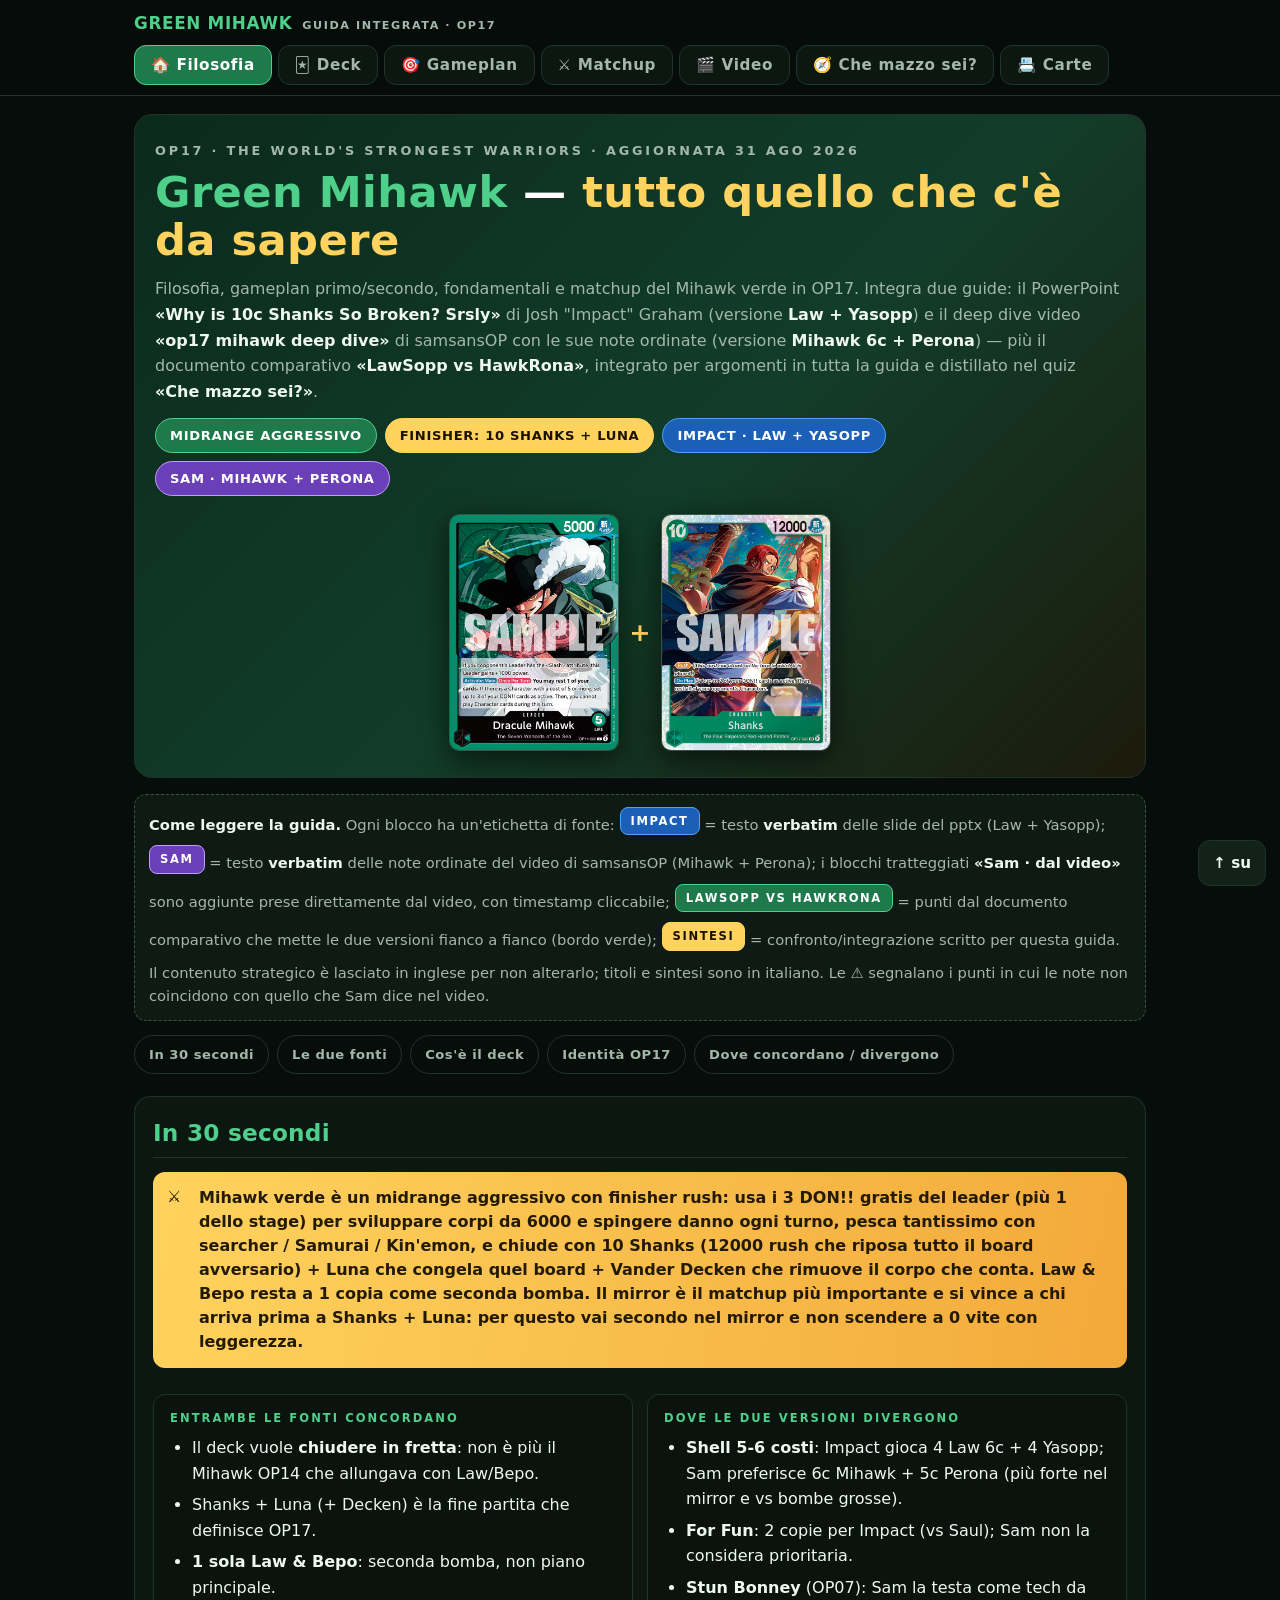
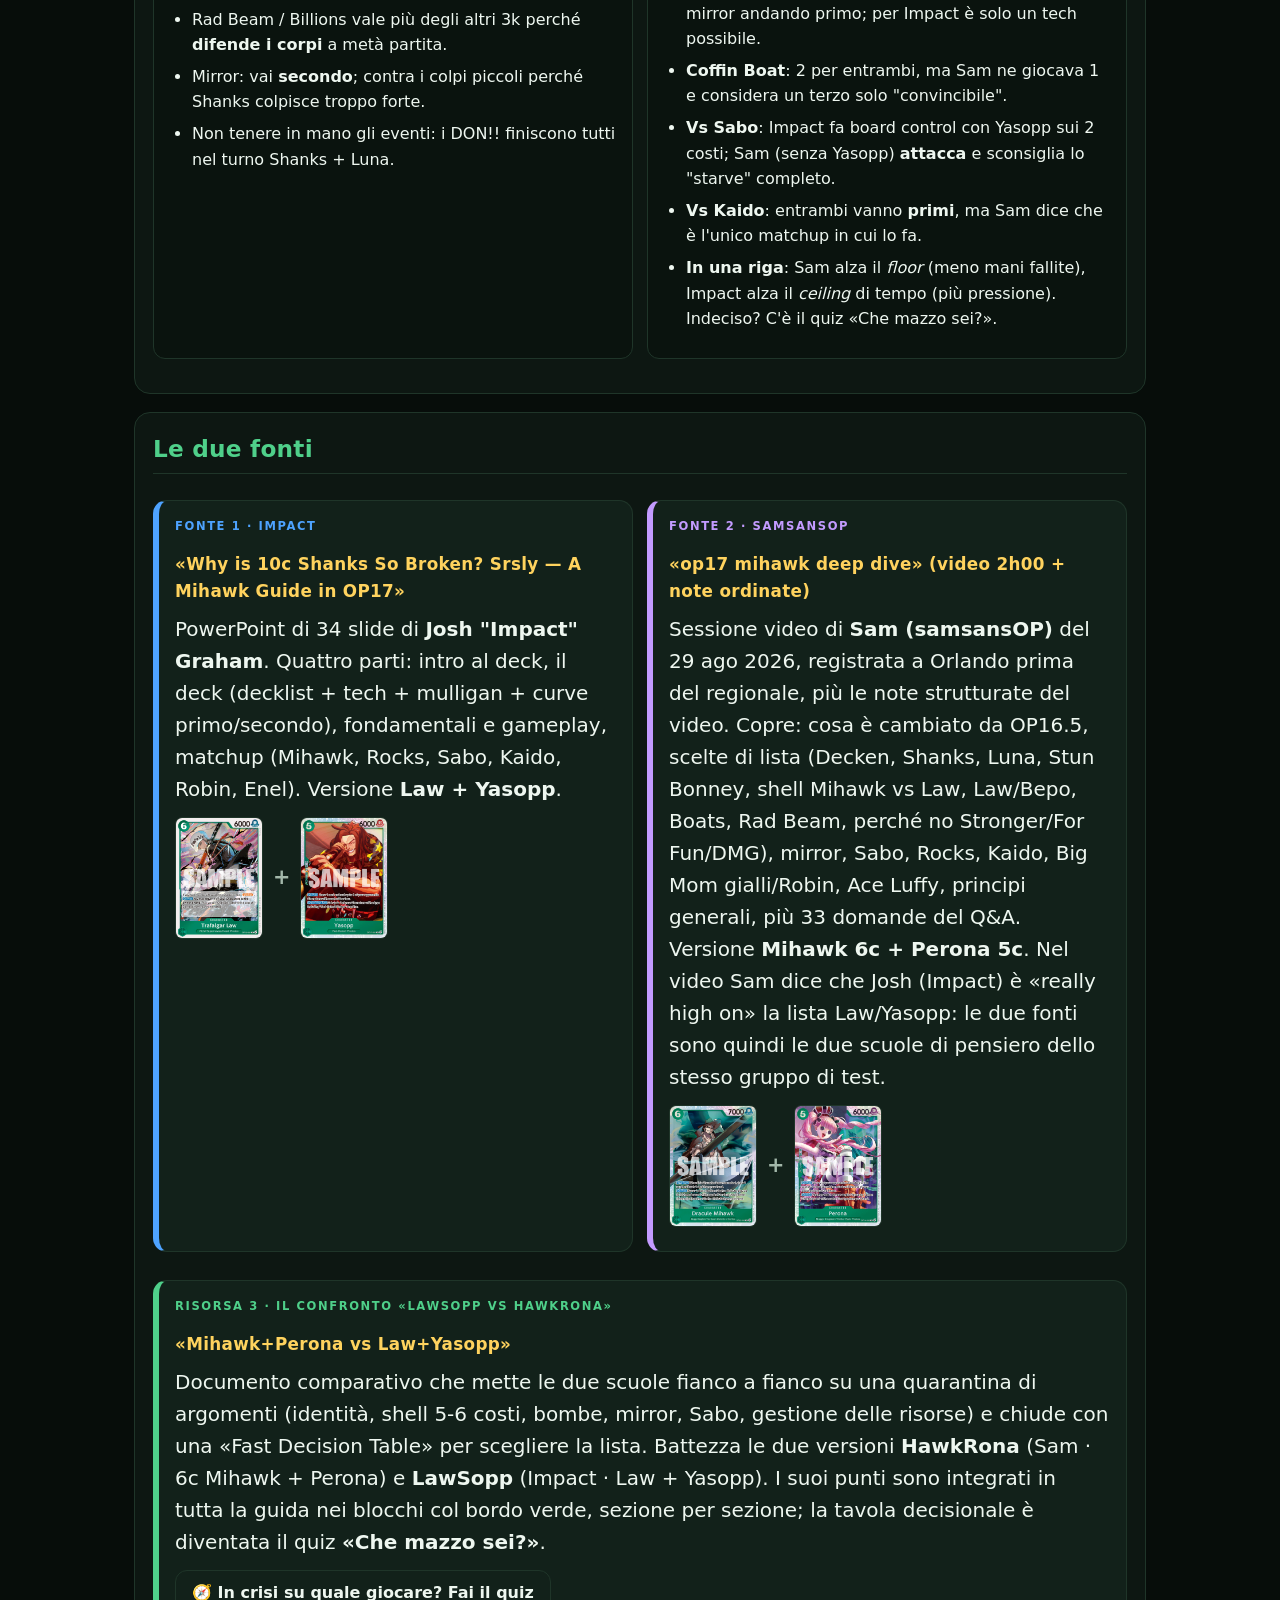
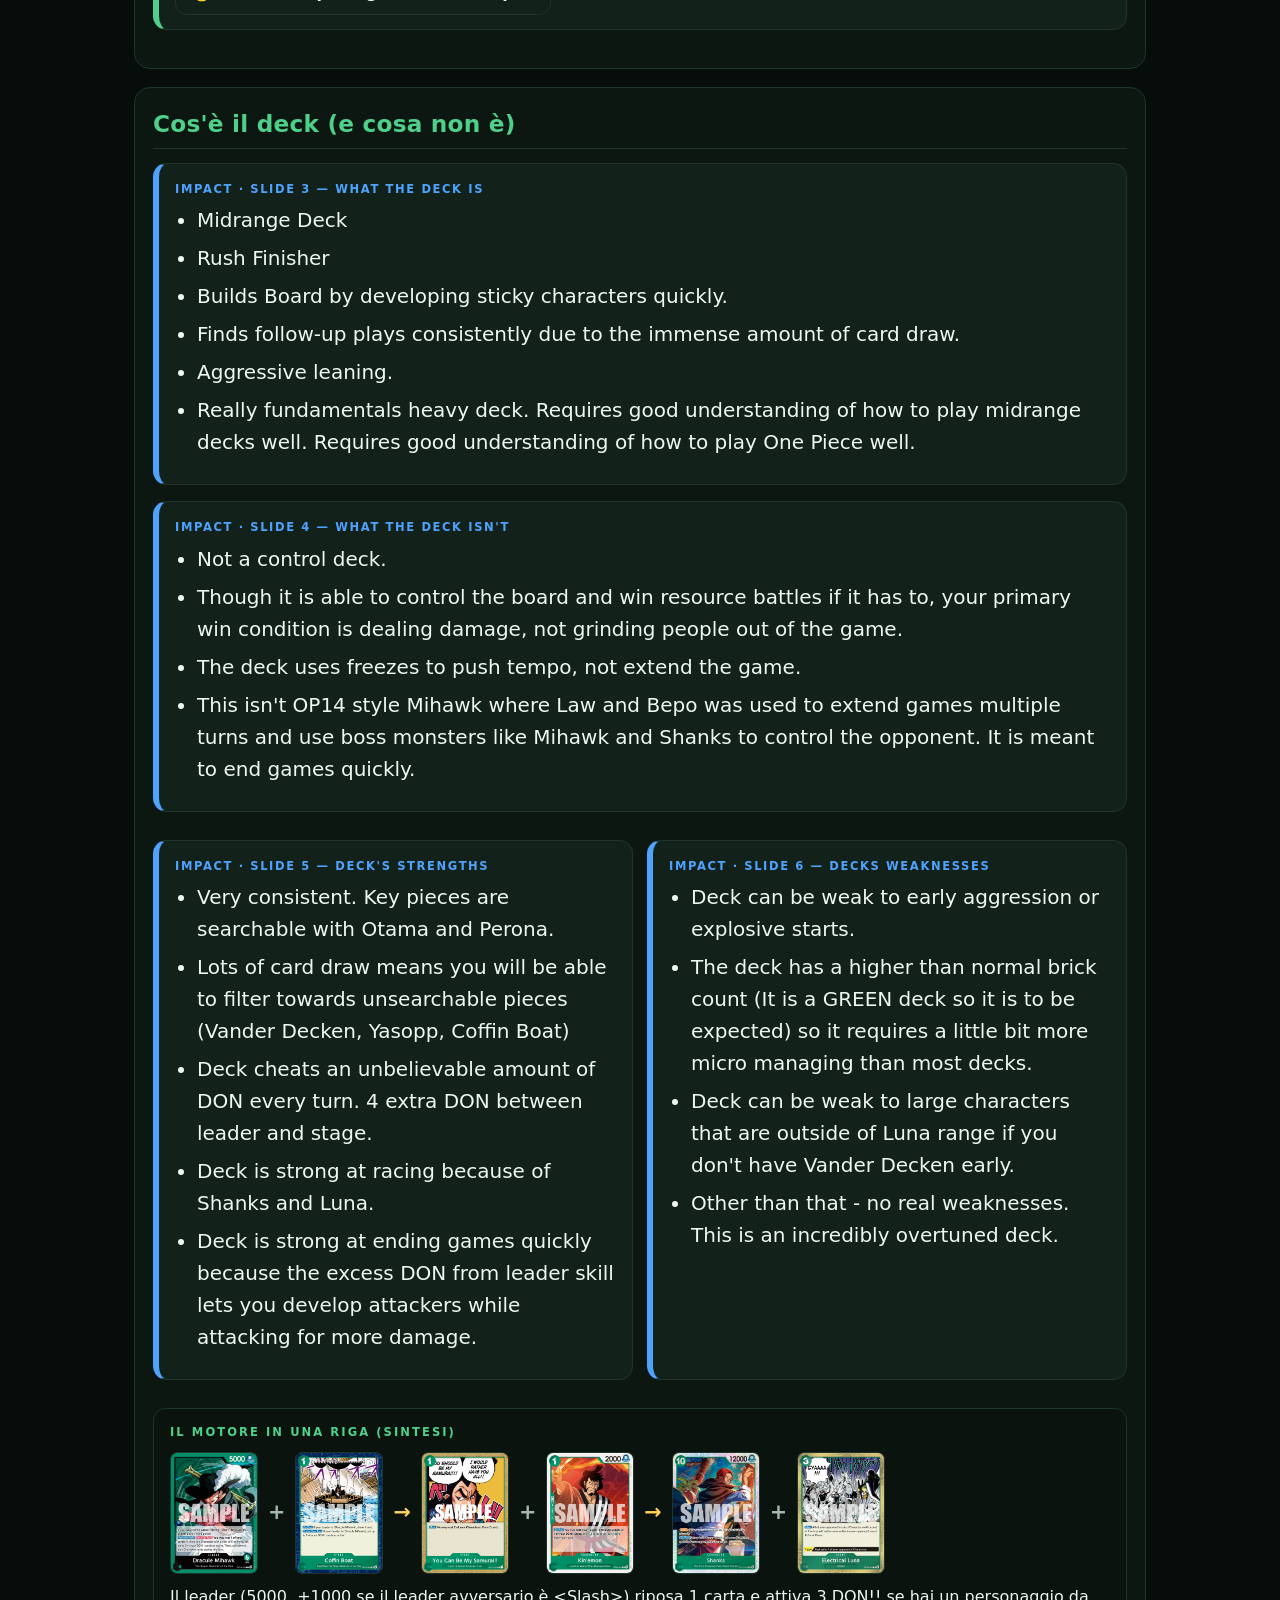
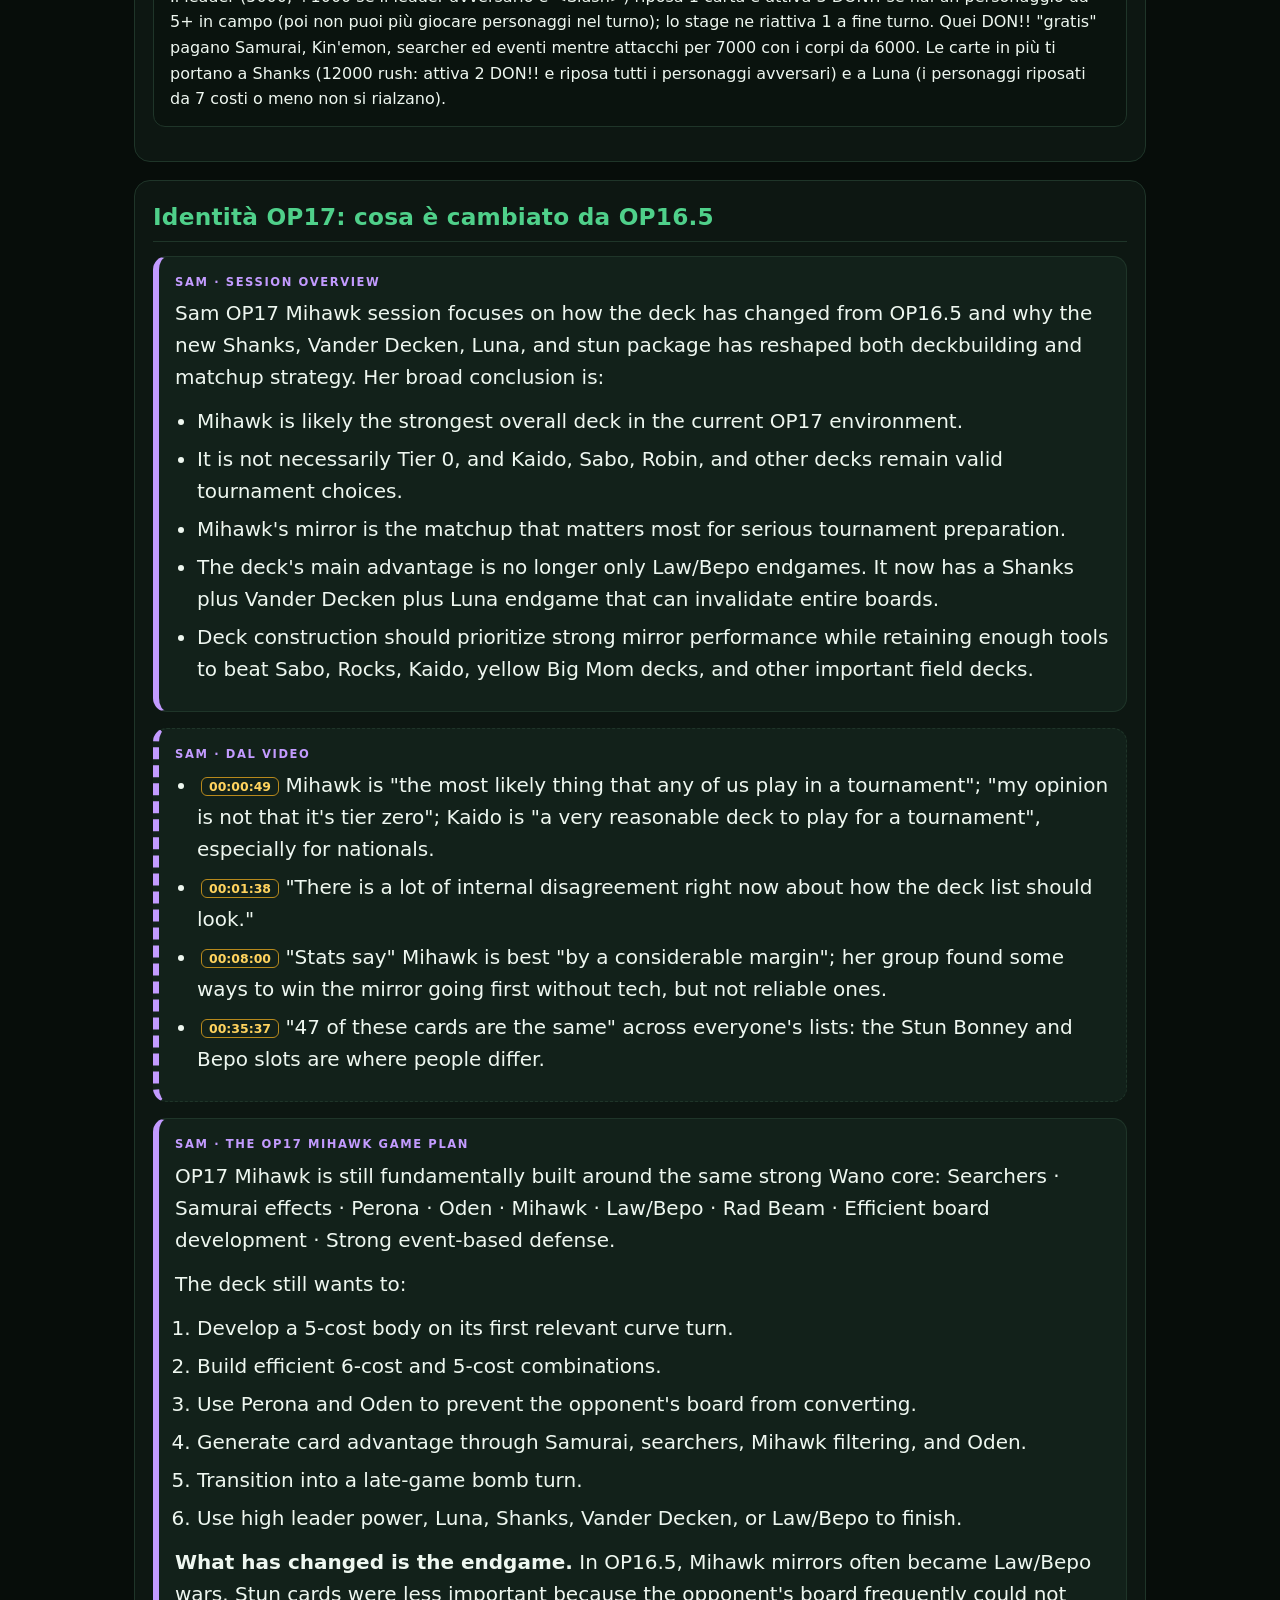
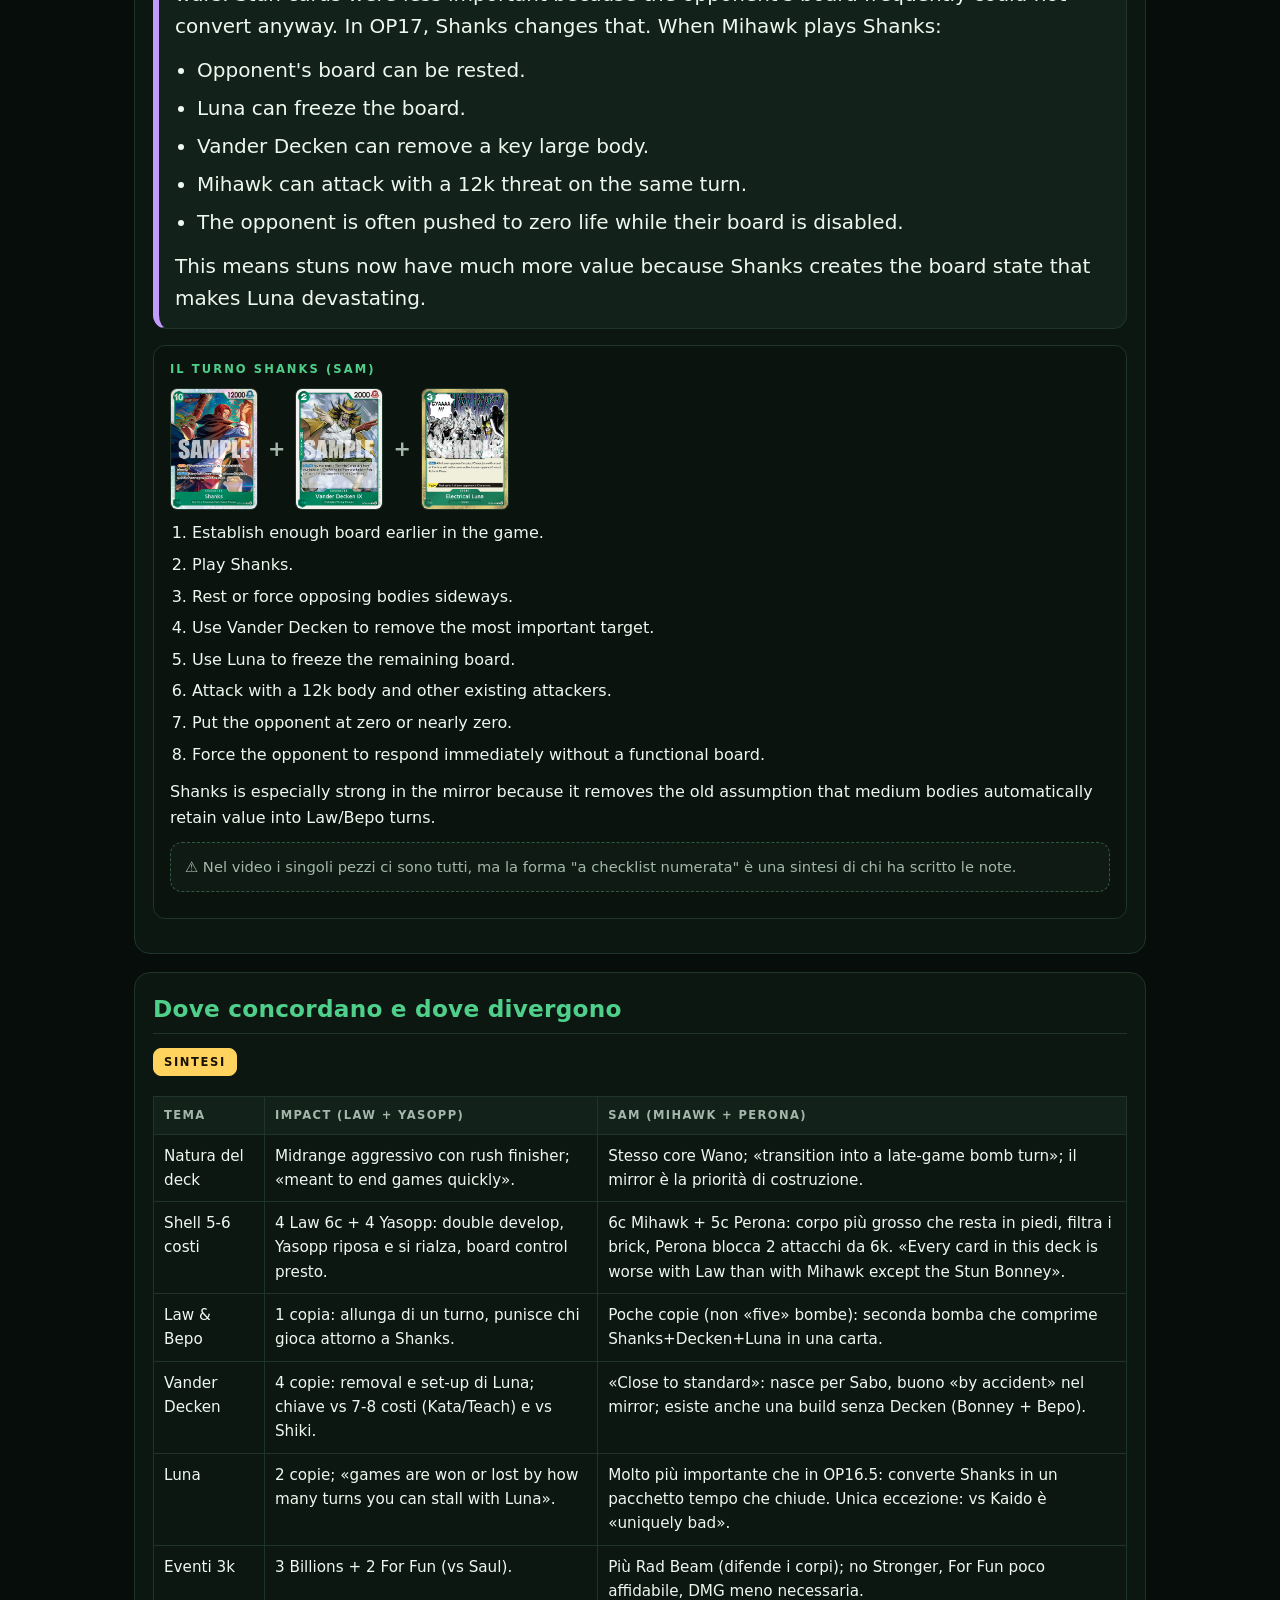
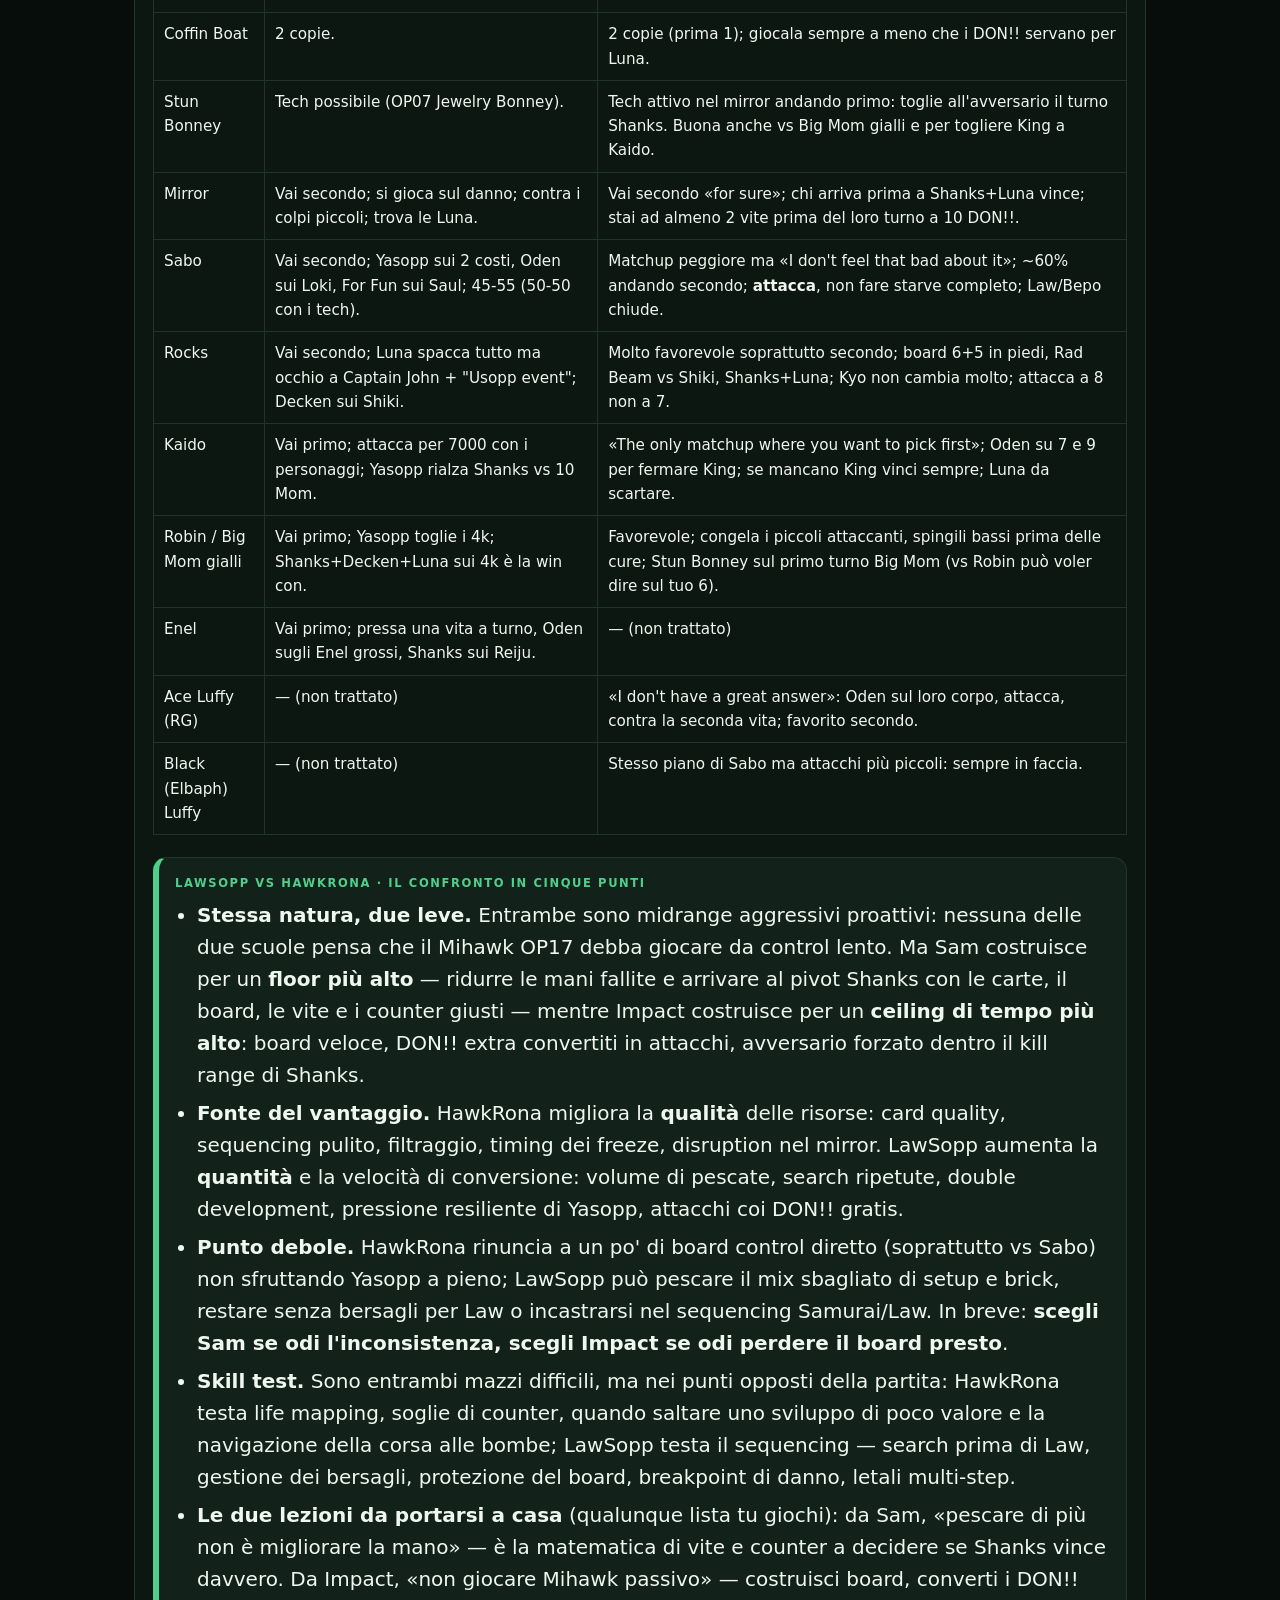
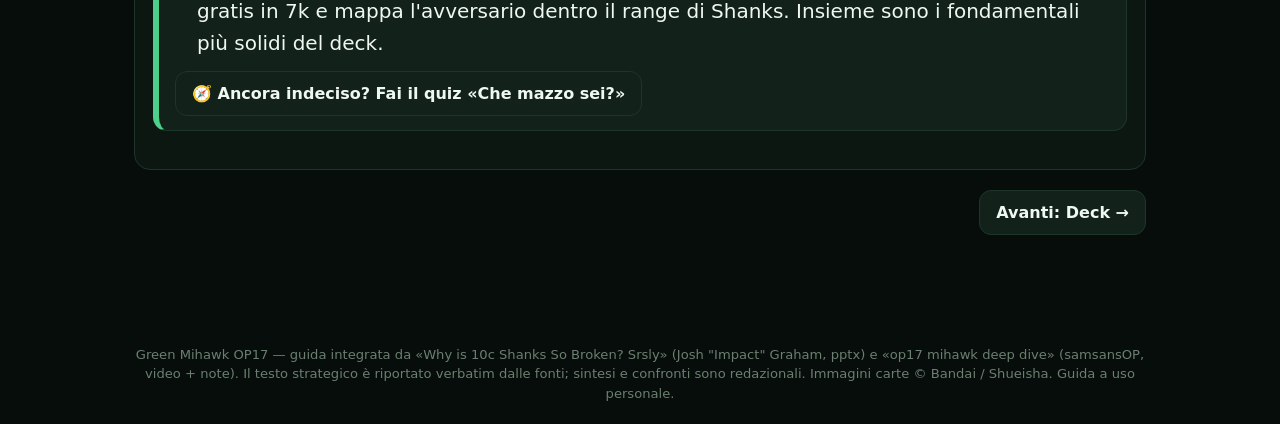
==== commit b88e88d6: "Confronto «LawSopp vs HawkRona» integrato per argomenti + quiz «Che mazzo sei?» - Nuova fonte 3: doc" ====
--- a/index.html
+++ b/index.html
@@ -23,6 +23,7 @@
 @media (min-width:900px){:root{--fs:20px}}
 ::selection{background:var(--verde);color:#04140a}
 img{max-width:100%;display:block}
+[hidden]{display:none!important}
 a{color:var(--verde)}
 
 header{position:sticky;top:0;z-index:50;background:rgba(7,13,10,.94);backdrop-filter:blur(8px);border-bottom:1px solid var(--line)}
@@ -77,14 +78,16 @@
 .fig img{border-radius:12px;border:1px solid var(--line);width:100%}
 .fig figcaption{font-size:.85rem;color:var(--muted);margin-top:6px;text-align:center}
 
-/* source badges: Impact (blu) / Sam (viola) / Sintesi (oro) */
+/* source badges: Impact (blu) / Sam (viola) / Sintesi (oro) / Confronto LawSopp vs HawkRona (verde) */
 .src{display:inline-flex;align-items:center;gap:6px;font-size:.72rem;font-weight:900;letter-spacing:.14em;text-transform:uppercase;border-radius:8px;padding:4px 10px;margin:0 0 10px;vertical-align:middle}
 .src.impact{background:var(--blu-deep);color:#fff;border:1px solid var(--blu)}
 .src.sam{background:var(--viola-deep);color:#fff;border:1px solid var(--viola)}
 .src.both{background:var(--oro);color:#1a1200;border:1px solid var(--oro)}
+.src.vs{background:var(--verde-deep);color:#fff;border:1px solid var(--verde)}
 .quote{background:var(--panel2);border:1px solid var(--line);border-left:6px solid var(--blu);border-radius:14px;padding:16px 16px 14px;margin:12px 0 16px}
 .quote.sam{border-left-color:var(--viola)}
 .quote.both{border-left-color:var(--oro)}
+.quote.vs{border-left-color:var(--verde)}
 .quote.video{border-left-color:var(--viola);border-style:dashed}
 .quote h4{margin:0 0 8px;color:#fff;font-size:1.08rem}
 .quote ul,.quote ol{margin-left:20px}
@@ -94,6 +97,7 @@
 .quote .who{display:block;font-size:.72rem;letter-spacing:.14em;text-transform:uppercase;font-weight:900;color:var(--blu);margin-bottom:6px}
 .quote.sam .who,.quote.video .who{color:var(--viola)}
 .quote.both .who{color:var(--oro)}
+.quote.vs .who{color:var(--verde)}
 .ts{font-size:.78rem;font-weight:800;color:var(--oro);text-decoration:none;border:1px solid var(--oro-deep);border-radius:6px;padding:1px 7px;margin-left:4px;white-space:nowrap;vertical-align:middle}
 .ts:hover{color:#fff;border-color:var(--oro)}
 
@@ -173,6 +177,24 @@
 .chap a{font-weight:900;text-decoration:none;color:var(--oro);white-space:nowrap}
 .chap span{color:var(--text)}
 
+/* quiz "Che mazzo sei?" */
+.qz-q{background:var(--panel2);border:1px solid var(--line);border-radius:14px;padding:16px;margin-bottom:14px}
+.qz-q h3{font-size:1.08rem;color:#fff;margin:0 0 12px;display:flex;gap:10px;align-items:baseline}
+.qz-q h3 .qn{display:inline-flex;align-items:center;justify-content:center;min-width:30px;height:30px;border-radius:9px;background:var(--verde-deep);color:#fff;font-size:.9rem;font-weight:900;flex:0 0 auto}
+.qz-opt{display:block;width:100%;text-align:left;cursor:pointer;background:var(--panel);border:1px solid var(--line);color:var(--text);font-family:inherit;font-size:.98rem;line-height:1.45;border-radius:10px;padding:10px 14px;margin-bottom:8px;transition:.15s}
+.qz-opt:hover{border-color:var(--verde-deep)}
+.qz-opt.sel{background:var(--verde-soft);border-color:var(--verde);font-weight:800}
+.qz-progress{font-size:.85rem;font-weight:800;letter-spacing:.08em;color:var(--muted);margin:12px 0;text-transform:uppercase}
+.qz-card{border-radius:16px;border:1px solid var(--line);padding:20px 18px;margin:14px 0;background:var(--panel2)}
+.qz-card.sam{border-color:var(--viola);box-shadow:0 0 0 1px var(--viola) inset}
+.qz-card.impact{border-color:var(--blu);box-shadow:0 0 0 1px var(--blu) inset}
+.qz-card.tie{border-color:var(--oro);box-shadow:0 0 0 1px var(--oro) inset}
+.qz-card h3{margin:0 0 10px;font-size:1.35rem;color:#fff}
+.qz-card .who{display:block;font-size:.72rem;letter-spacing:.14em;text-transform:uppercase;font-weight:900;color:var(--muted);margin-bottom:6px}
+.qz-card p{margin-bottom:10px}
+.qz-card p:last-child{margin-bottom:0}
+.qz-card a{font-weight:800}
+
 footer{max-width:1040px;margin:0 auto;padding:20px 14px;color:#6b7f70;font-size:.82rem;text-align:center;line-height:1.5}
 .back-top{position:fixed;right:14px;bottom:14px;background:var(--panel2);border:1px solid var(--line);color:var(--text);border-radius:12px;padding:10px 14px;text-decoration:none;font-size:.95rem;font-weight:800;z-index:40}
 .next{display:flex;justify-content:space-between;gap:10px;margin-top:20px;flex-wrap:wrap}
@@ -191,6 +213,7 @@
       <button class="tab-btn" data-tab="gameplan">🎯 Gameplan</button>
       <button class="tab-btn" data-tab="matchup">⚔️ Matchup</button>
       <button class="tab-btn" data-tab="video">🎬 Video</button>
+      <button class="tab-btn" data-tab="quiz">🧭 Che mazzo sei?</button>
       <button class="tab-btn" data-tab="carte">📇 Carte</button>
     </nav>
   </div>
@@ -201,9 +224,9 @@
 <!-- ======================= HOME / FILOSOFIA ======================= -->
 <div class="tab" id="tab-home">
   <div class="hero">
-    <div class="kicker">OP17 · The World's Strongest Warriors · aggiornata 30 ago 2026</div>
+    <div class="kicker">OP17 · The World's Strongest Warriors · aggiornata 31 ago 2026</div>
     <h1><span class="g">Green Mihawk</span> — <span class="o">tutto quello che c'è da sapere</span></h1>
-    <div class="sub">Filosofia, gameplan primo/secondo, fondamentali e matchup del Mihawk verde in OP17. Integra due guide: il PowerPoint <b>«Why is 10c Shanks So Broken? Srsly»</b> di Josh "Impact" Graham (versione <b>Law + Yasopp</b>) e il deep dive video <b>«op17 mihawk deep dive»</b> di samsansOP con le sue note ordinate (versione <b>Mihawk 6c + Perona</b>).</div>
+    <div class="sub">Filosofia, gameplan primo/secondo, fondamentali e matchup del Mihawk verde in OP17. Integra due guide: il PowerPoint <b>«Why is 10c Shanks So Broken? Srsly»</b> di Josh "Impact" Graham (versione <b>Law + Yasopp</b>) e il deep dive video <b>«op17 mihawk deep dive»</b> di samsansOP con le sue note ordinate (versione <b>Mihawk 6c + Perona</b>) — più il documento comparativo <b>«LawSopp vs HawkRona»</b>, integrato per argomenti in tutta la guida e distillato nel quiz <b>«Che mazzo sei?»</b>.</div>
     <div class="pills">
       <span class="pill verde">Midrange aggressivo</span>
       <span class="pill oro">Finisher: 10 Shanks + Luna</span>
@@ -217,7 +240,7 @@
     </div>
   </div>
 
-  <div class="note"><b>Come leggere la guida.</b> Ogni blocco ha un'etichetta di fonte: <span class="src impact">Impact</span> = testo <b>verbatim</b> delle slide del pptx (Law + Yasopp); <span class="src sam">Sam</span> = testo <b>verbatim</b> delle note ordinate del video di samsansOP (Mihawk + Perona); i blocchi tratteggiati <b>«Sam · dal video»</b> sono aggiunte prese direttamente dal video, con timestamp cliccabile; <span class="src both">Sintesi</span> = confronto/integrazione scritto per questa guida. Il contenuto strategico è lasciato in inglese per non alterarlo; titoli e sintesi sono in italiano. Le ⚠️ segnalano i punti in cui le note non coincidono con quello che Sam dice nel video.</div>
+  <div class="note"><b>Come leggere la guida.</b> Ogni blocco ha un'etichetta di fonte: <span class="src impact">Impact</span> = testo <b>verbatim</b> delle slide del pptx (Law + Yasopp); <span class="src sam">Sam</span> = testo <b>verbatim</b> delle note ordinate del video di samsansOP (Mihawk + Perona); i blocchi tratteggiati <b>«Sam · dal video»</b> sono aggiunte prese direttamente dal video, con timestamp cliccabile; <span class="src vs">LawSopp vs HawkRona</span> = punti dal documento comparativo che mette le due versioni fianco a fianco (bordo verde); <span class="src both">Sintesi</span> = confronto/integrazione scritto per questa guida. Il contenuto strategico è lasciato in inglese per non alterarlo; titoli e sintesi sono in italiano. Le ⚠️ segnalano i punti in cui le note non coincidono con quello che Sam dice nel video.</div>
 
   <div class="sec-nav">
     <a href="#h-30s">In 30 secondi</a><a href="#h-fonti">Le due fonti</a><a href="#h-cosa">Cos'è il deck</a><a href="#h-op17">Identità OP17</a><a href="#h-confronto">Dove concordano / divergono</a>
@@ -245,6 +268,7 @@
           <li><b>Coffin Boat</b>: 2 per entrambi, ma Sam ne giocava 1 e considera un terzo solo "convincibile".</li>
           <li><b>Vs Sabo</b>: Impact fa board control con Yasopp sui 2 costi; Sam (senza Yasopp) <b>attacca</b> e sconsiglia lo "starve" completo.</li>
           <li><b>Vs Kaido</b>: entrambi vanno <b>primi</b>, ma Sam dice che è l'unico matchup in cui lo fa.</li>
+          <li><b>In una riga</b>: Sam alza il <i>floor</i> (meno mani fallite), Impact alza il <i>ceiling</i> di tempo (più pressione). Indeciso? C'è il quiz «Che mazzo sei?».</li>
         </ul>
       </div>
     </div>
@@ -263,6 +287,11 @@
         <p>Sessione video di <b>Sam (samsansOP)</b> del 29 ago 2026, registrata a Orlando prima del regionale, più le note strutturate del video. Copre: cosa è cambiato da OP16.5, scelte di lista (Decken, Shanks, Luna, Stun Bonney, shell Mihawk vs Law, Law/Bepo, Boats, Rad Beam, perché no Stronger/For Fun/DMG), mirror, Sabo, Rocks, Kaido, Big Mom gialli/Robin, Ace Luffy, principi generali, più 33 domande del Q&amp;A. Versione <b>Mihawk 6c + Perona 5c</b>. Nel video Sam dice che Josh (Impact) è «really high on» la lista Law/Yasopp: le due fonti sono quindi le due scuole di pensiero dello stesso gruppo di test.</p>
         <div class="minicards"><img src="carte/ST32-003.png" alt="Dracule Mihawk 6c"><span class="plus">+</span><img src="carte/OP14-033.png" alt="Perona 5c"></div>
       </div>
+    </div>
+    <div class="quote vs"><span class="who">Risorsa 3 · il confronto «LawSopp vs HawkRona»</span>
+      <h4>«Mihawk+Perona vs Law+Yasopp»</h4>
+      <p>Documento comparativo che mette le due scuole fianco a fianco su una quarantina di argomenti (identità, shell 5-6 costi, bombe, mirror, Sabo, gestione delle risorse) e chiude con una «Fast Decision Table» per scegliere la lista. Battezza le due versioni <b>HawkRona</b> (Sam · 6c Mihawk + Perona) e <b>LawSopp</b> (Impact · Law + Yasopp). I suoi punti sono integrati in tutta la guida nei blocchi col bordo verde, sezione per sezione; la tavola decisionale è diventata il quiz <b>«Che mazzo sei?»</b>.</p>
+      <div class="next" style="justify-content:flex-start;margin-top:10px"><button data-go="quiz">🧭 In crisi su quale giocare? Fai il quiz</button></div>
     </div>
   </section>
 
@@ -393,6 +422,16 @@
         <tr><td>Black (Elbaph) Luffy</td><td>— (non trattato)</td><td>Stesso piano di Sabo ma attacchi più piccoli: sempre in faccia.</td></tr>
       </tbody>
     </table></div>
+    <div class="quote vs"><span class="who">LawSopp vs HawkRona · il confronto in cinque punti</span>
+      <ul>
+        <li><b>Stessa natura, due leve.</b> Entrambe sono midrange aggressivi proattivi: nessuna delle due scuole pensa che il Mihawk OP17 debba giocare da control lento. Ma Sam costruisce per un <b>floor più alto</b> — ridurre le mani fallite e arrivare al pivot Shanks con le carte, il board, le vite e i counter giusti — mentre Impact costruisce per un <b>ceiling di tempo più alto</b>: board veloce, DON!! extra convertiti in attacchi, avversario forzato dentro il kill range di Shanks.</li>
+        <li><b>Fonte del vantaggio.</b> HawkRona migliora la <b>qualità</b> delle risorse: card quality, sequencing pulito, filtraggio, timing dei freeze, disruption nel mirror. LawSopp aumenta la <b>quantità</b> e la velocità di conversione: volume di pescate, search ripetute, double development, pressione resiliente di Yasopp, attacchi coi DON!! gratis.</li>
+        <li><b>Punto debole.</b> HawkRona rinuncia a un po' di board control diretto (soprattutto vs Sabo) non sfruttando Yasopp a pieno; LawSopp può pescare il mix sbagliato di setup e brick, restare senza bersagli per Law o incastrarsi nel sequencing Samurai/Law. In breve: <b>scegli Sam se odi l'inconsistenza, scegli Impact se odi perdere il board presto</b>.</li>
+        <li><b>Skill test.</b> Sono entrambi mazzi difficili, ma nei punti opposti della partita: HawkRona testa life mapping, soglie di counter, quando saltare uno sviluppo di poco valore e la navigazione della corsa alle bombe; LawSopp testa il sequencing — search prima di Law, gestione dei bersagli, protezione del board, breakpoint di danno, letali multi-step.</li>
+        <li><b>Le due lezioni da portarsi a casa</b> (qualunque lista tu giochi): da Sam, «pescare di più non è migliorare la mano» — è la matematica di vite e counter a decidere se Shanks vince davvero. Da Impact, «non giocare Mihawk passivo» — costruisci board, converti i DON!! gratis in 7k e mappa l'avversario dentro il range di Shanks. Insieme sono i fondamentali più solidi del deck.</li>
+      </ul>
+      <div class="next" style="justify-content:flex-start;margin-top:10px"><button data-go="quiz">🧭 Ancora indeciso? Fai il quiz «Che mazzo sei?»</button></div>
+    </div>
   </section>
 
   <div class="next"><span></span><button data-go="deck">Avanti: Deck →</button></div>
@@ -407,7 +446,7 @@
   </div>
 
   <div class="sec-nav">
-    <a href="#d-a">Versione A · Impact</a><a href="#d-b">Versione B · Sam</a><a href="#d-shell">Confronto shell</a><a href="#d-scelte">Scelte di lista (Sam)</a><a href="#d-tech">Tech e carte scartate</a>
+    <a href="#d-a">Versione A · Impact</a><a href="#d-b">Versione B · Sam</a><a href="#d-frame">Lista nel video</a><a href="#d-shell">Confronto shell</a><a href="#d-scelte">Scelte di lista (Sam)</a><a href="#d-tech">Tech e carte scartate</a>
   </div>
 
   <section class="block" id="d-a">
@@ -461,7 +500,7 @@
   <section class="block" id="d-b">
     <h2>Versione B — Mihawk 6c + Perona 5c (Sam)</h2>
     <span class="src sam">Sam · lista ricostruita dal video</span>
-    <div class="warn"><b>Attenzione:</b> Sam condivide lo schermo ma <b>non legge la lista carta per carta</b>. I conteggi certi detti a voce sono solo <b>4 Samurai</b> e <b>2 Coffin Boat</b>; per il resto la griglia sotto usa la struttura "47 carte uguali" + le carte che lei dichiara di giocare. I numeri in viola con «?» sono <b>non dichiarati</b>. La lista completa sarebbe stata pubblicata su Codex dopo la sessione.</div>
+    <div class="warn"><b>Attenzione:</b> Sam condivide lo schermo ma <b>non legge la lista carta per carta</b>. I conteggi certi detti a voce sono solo <b>4 Samurai</b> e <b>2 Coffin Boat</b>; per il resto la griglia sotto usa la struttura "47 carte uguali" + le carte che lei dichiara di giocare. I numeri in viola con «?» sono <b>non dichiarati</b>. La lista completa sarebbe stata pubblicata su Codex dopo la sessione. Per i conteggi più probabili del core vedi la <a href="#d-frame">lista «17hawklaw» visibile nel video</a> (3 Shanks, 3 Rad Beam, 3 Luna, 4 Oden, 4 Decken, 2 Boat, 1 Law/Bepo).</div>
     <div class="cardgrid">
       <div class="dcard"><img src="carte/OP14-020.png" alt="Dracule Mihawk"><span class="cnt">L</span><div class="nm">Dracule Mihawk</div><div class="id">OP14-020</div></div>
       <div class="dcard"><img src="carte/OP07-022.png" alt="Otama"><span class="cnt q">?</span><div class="nm">Otama</div><div class="id">«searchers»</div></div>
@@ -497,6 +536,31 @@
     </div>
   </section>
 
+
+  <section class="block" id="d-frame">
+    <h2>La lista vista nel video: «17hawklaw»</h2>
+    <span class="src sam">Sam · frame del video (miniatura YouTube)</span>
+    <figure class="fig"><img src="img/video-frame-17hawklaw.jpg" alt="Frame del video: decklist 17hawklaw in OPTCGSim"><figcaption>Frame della sessione (OPTCGSim, file «..17hawklaw», 51/51 con il leader). Conteggio ricavato dalle pile.</figcaption></figure>
+    <div class="cardgrid">
+      <div class="dcard"><img src="carte/OP14-020.png" alt="Dracule Mihawk"><span class="cnt">L</span><div class="nm">Dracule Mihawk</div><div class="id">OP14-020</div></div>
+      <div class="dcard"><img src="carte/OP07-022.png" alt="Otama"><span class="cnt">4</span><div class="nm">Otama</div><div class="id">OP07-022</div></div>
+      <div class="dcard"><img src="carte/OP12-034.png" alt="Perona (1c)"><span class="cnt">4</span><div class="nm">Perona (1c)</div><div class="id">OP12-034</div></div>
+      <div class="dcard"><img src="carte/ST32-001.png" alt="Kin'emon"><span class="cnt">4</span><div class="nm">Kin'emon</div><div class="id">ST32-001</div></div>
+      <div class="dcard"><img src="carte/OP06-033.png" alt="Vander Decken IX"><span class="cnt">4</span><div class="nm">Vander Decken IX</div><div class="id">OP06-033</div></div>
+      <div class="dcard"><img src="carte/OP07-026.png" alt="Jewelry Bonney "Stun""><span class="cnt">2</span><div class="nm">Jewelry Bonney "Stun"</div><div class="id">OP07-026</div></div>
+      <div class="dcard"><img src="carte/OP12-023.png" alt="Kawamatsu"><span class="cnt">4</span><div class="nm">Kawamatsu</div><div class="id">OP12-023</div></div>
+      <div class="dcard"><img src="carte/OP17-031.png" alt="Yasopp"><span class="cnt">4</span><div class="nm">Yasopp</div><div class="id">OP17-031</div></div>
+      <div class="dcard"><img src="carte/ST32-002.png" alt="Kouzuki Oden"><span class="cnt">4</span><div class="nm">Kouzuki Oden</div><div class="id">ST32-002</div></div>
+      <div class="dcard"><img src="carte/OP13-031.png" alt="Trafalgar Law (6c)"><span class="cnt">4</span><div class="nm">Trafalgar Law (6c)</div><div class="id">OP13-031</div></div>
+      <div class="dcard"><img src="carte/OP17-022.png" alt="Shanks (10c)"><span class="cnt">3</span><div class="nm">Shanks (10c)</div><div class="id">OP17-022</div></div>
+      <div class="dcard"><img src="carte/ST24-004.png" alt="Law &amp; Bepo"><span class="cnt">1</span><div class="nm">Law &amp; Bepo</div><div class="id">ST24-004</div></div>
+      <div class="dcard"><img src="carte/OP01-055.png" alt="You Can Be My Samurai!!"><span class="cnt">4</span><div class="nm">You Can Be My Samurai!!</div><div class="id">OP01-055</div></div>
+      <div class="dcard"><img src="carte/OP06-038.png" alt="Billion-fold "Rad Beam""><span class="cnt">3</span><div class="nm">Billion-fold "Rad Beam"</div><div class="id">OP06-038</div></div>
+      <div class="dcard"><img src="carte/OP08-036.png" alt="Electrical Luna"><span class="cnt">3</span><div class="nm">Electrical Luna</div><div class="id">OP08-036</div></div>
+      <div class="dcard"><img src="carte/OP14-039.png" alt="Coffin Boat"><span class="cnt">2</span><div class="nm">Coffin Boat</div><div class="id">OP14-039</div></div>
+    </div>
+    <div class="note"><b>Cos'è questa lista.</b> Il file si chiama «17hawklaw» ed è la <b>versione Law + Yasopp</b> come la costruisce il gruppo di Sam (probabilmente mostrata quando parla della «more common Law+Yasopp build», <a class="ts" href="https://www.youtube.com/watch?v=MB2ejUdFAkY&t=673s">00:11:13</a>): rispetto a Impact ha <b>2 Stun Bonney</b> e <b>3 Luna</b> al posto delle 2 For Fun, e <b>3 Shanks</b> invece di 4. Non è la lista personale di Sam (che gioca 6c Mihawk + 5c Perona al posto di Law + Yasopp), ma dato che «47 of these cards are the same» i conteggi del core (4 searcher ×3, 4 Decken, 4 Kawamatsu, 4 Oden, 4 Samurai, 3 Rad Beam, 3 Luna, 2 Boat, 1 Law/Bepo, 3 Shanks) sono la miglior indicazione disponibile anche per la Versione B. Il frame è l'unico visibile: lo stream video non è scaricabile senza runtime JS, quindi la lista Mihawk + Perona resta ricostruita.</div>
+  </section>
   <section class="block" id="d-shell">
     <h2>Confronto shell: Mihawk + Perona vs Law + Yasopp</h2>
     <div class="minicards"><img src="carte/ST32-003.png" alt="Mihawk 6c"><span class="plus">+</span><img src="carte/OP14-033.png" alt="Perona 5c"><span class="or">oppure</span><img src="carte/OP13-031.png" alt="Law 6c"><span class="plus">+</span><img src="carte/OP17-031.png" alt="Yasopp"></div>
@@ -557,6 +621,15 @@
         <li><b>Mihawk + Perona</b> se ti aspetti tanto mirror, Kaido e Ace Luffy: il corpo resta in piedi, filtri i brick, Perona blocca 2 attacchi da 6k e "float" in un altro 5 costi se muore; Sam stima che rinunci solo a «a couple points into Sabo».</li>
       </ul>
     </div>
+    <div class="quote vs"><span class="who">LawSopp vs HawkRona · dove sta il vero disaccordo</span>
+      <ul>
+        <li><b>Il costo di setup di Law.</b> Il disaccordo di fondo non è «Law è forte o debole?», ma se il suo costo di attivazione — aprire bene e far sopravvivere gli 1 costi — sia un <b>rischio reale</b> (Sam) o una <b>parte prevista e gestibile del motore</b> (Impact). Contro i mazzi che rimuovono efficientemente gli 1 costi l'argomento strutturale di Sam si rafforza; se invece dai molto peso all'interazione presto sul board, la valutazione di Impact su Yasopp diventa molto più convincente.</li>
+        <li><b>Yasopp risolve il problema del corpo riposato.</b> La costruzione LawSopp risolve apposta il difetto classico di Law («lascia un corpo di lato»): il deployment preferito da Law è proprio Yasopp, che entra riposato ma si rialza da solo a fine turno, rendendo il turno Law molto meno vulnerabile. Per Impact è il centro della build; per Sam un aiuto vero ma non decisivo nel mirror.</li>
+        <li><b>Due modi di usare Perona 1c.</b> Tutte e due le scuole la considerano fondamentale, ma per motivi diversi: Sam ne valorizza l'utilità indipendente (search e filtro che funzionano da soli), Impact l'<b>accesso ripetuto</b> via bounce di Law — bounce Perona → gioca un 5 costi → replay → dig verso Shanks, Luna, eventi e follow-up. È il modo in cui LawSopp guadagna ceiling e profondità di pescata.</li>
+        <li><b>Brick management.</b> Entrambi ammettono che il Mihawk verde bricka: Sam si affida al filtraggio incorporato (il 6c Mihawk butta fuori il brick attivamente), Impact al cycling attivo — Samurai, Coffin Boat, Kin'emon, DON!! del leader e i loop Law/Perona. Corollario di Sam: una carta in più non è sempre meglio, <b>se il brick originale ti resta in mano</b>. Corollario di Impact: la densità di pescate trova i pezzi non cercabili (Decken, Yasopp, Boat) e mantiene il follow-up.</li>
+        <li><b>Samurai.</b> Resta centrale per entrambi, ma Sam ci vede una potenziale anti-sinergia — Law vuole un corpo da bounceare, e il Samurai può esporre o consumare proprio i corpi che servono a Law — mentre Impact la gestisce coi DON!! in eccesso per convertire i Samurai senza incastrarsi.</li>
+      </ul>
+    </div>
   </section>
 
   <section class="block" id="d-scelte">
@@ -601,6 +674,9 @@
         <li><a class="ts" href="https://www.youtube.com/watch?v=MB2ejUdFAkY&t=6099s">01:41:39</a> Vs Kaido: "Lunas are very uniquely bad in this matchup — you are generally trying to pitch it away" (al massimo Luna solo il King per non morire).</li>
       </ul>
     </div>
+    <div class="quote vs"><span class="who">LawSopp vs HawkRona · Shanks, Luna, Decken e i freeze</span>
+      <p>Sulle bombe le due scuole sono quasi sovrapponibili. Entrambe vedono in Shanks il motivo per cui l'endgame OP17 è drasticamente più forte delle versioni precedenti, e in Vander Decken una <b>risposta premium ai personaggi grossi</b> (7-8+ DON!!), non un removal generico — tanto che per Sam ha reso sconvenienti anche i vecchi 7c/9c Shanks. La sfumatura: Sam legge Shanks+Luna soprattutto come <b>interazione da mirror</b> (Shanks rende il board avversario vulnerabile ai freeze), Impact come <b>pattern di chiusura universale</b> (congela il board mentre Shanks spinge danno e prepara il letale). Sui freeze c'è pieno accordo: comprano il turno che ti serve per uccidere, <b>non</b> prolungano la partita — nessuno dei due vuole tornare ai loop di controllo alla OP14.</p>
+    </div>
 
     <h3>Stun Bonney</h3>
     <div class="minicards"><img src="carte/OP07-026.png" alt="Jewelry Bonney OP07-026"></div>
@@ -615,6 +691,9 @@
       <p>The card improves the mirror and has incidental value into yellow Big Mom decks. Against yellow Big Mom decks, Stun Bonney can stop their first major Big Mom turn. Those decks frequently have little productive to do if they are taken off their first important curve turn. Sam is not fully certain that Bonney is mandatory. It is an active testing choice, but she has been happy with its mirror role.</p>
     </div>
     <div class="box"><span class="lbl">Come funziona (Sintesi)</span><p>OP07-026 Jewelry Bonney (5c 6000): «Up to 1 of your opponent's rested Character or DON!! cards will not become active in your opponent's next Refresh Phase». Giocata sul tuo turno a 9 DON!! su un DON!! riposato dell'avversario, il turno dopo lui si rialza con 9 DON!! invece di 10: <b>niente Shanks</b>. Nel video <a class="ts" href="https://www.youtube.com/watch?v=MB2ejUdFAkY&t=1872s">00:31:12</a>: spegnere il 10 costi di Rocks "is good, but that's not why it's there"; Bonney non fa nulla vs Sabo (<a class="ts" href="https://www.youtube.com/watch?v=MB2ejUdFAkY&t=4554s">01:15:54</a>).</p></div>
+    <div class="quote vs"><span class="who">LawSopp vs HawkRona · la distinzione pratica più grossa</span>
+      <p>Il confronto tra le liste indica proprio qui la differenza più concreta: per Sam la Stun Bonney è la <b>major innovation</b> che ripara la debolezza strutturale del mirror andando primo — nega all'avversario il turno Shanks e inverte chi arriva per primo alla bomba; nella lista standard pubblicata da Impact e nel suo piano matchup, invece, non è un elemento centrale. Se ti aspetti un torneo pieno di mirror, questo è lo slot che pesa di più nella scelta.</p>
+    </div>
 
     <h3>Law &amp; Bepo</h3>
     <div class="minicards"><img src="carte/ST24-004.png" alt="Law & Bepo"></div>
@@ -639,6 +718,7 @@
       </ul>
     </div>
     <div class="quote"><span class="who">Impact · Slide 21 (estratto)</span><p>Law and Bepo can extend the game an extra turn while developing 1 additional attacker. Good way to punish people who are playing around Shanks (swinging with everything). Law and Bepo cannot extend the game forever anymore due to Shanks + Decken stuff in the mirror so that's why we don't build our deck around it anymore, however I've really liked the 1 copy.</p></div>
+    <div class="note"><b>Peso diverso, stessa carta.</b> Dal confronto LawSopp vs HawkRona: Sam dà a Law &amp; Bepo più peso strategico nel mirror — la «seconda bomba» compatta che sostituisce una sequenza difensiva multi-carta e compra un turno intero; per Impact è un'estensione potente ma secondaria, la one-of che serve quando ti manca esattamente un turno. Su una cosa concordano in pieno: non è più l'identità del mazzo.</div>
 
     <h3>Coffin Boat</h3>
     <div class="minicards"><img src="carte/OP14-039.png" alt="Coffin Boat"></div>
@@ -654,6 +734,7 @@
       <p>She could be convinced to play a third Boat, but she does not think Boat is as essential to OP17 Mihawk as it was to the event-heavier OP16.5 version.</p>
     </div>
     <div class="warn">⚠️ <b>Le note invertono il ragionamento.</b> Nel video (<a class="ts" href="https://www.youtube.com/watch?v=MB2ejUdFAkY&t=1294s">00:21:34</a>) Sam dice: "without the more expensive cards in the middle of your game like the Shankses, the seven and nine, it is just very easy for you to have DON open for you to convert the Rad Beams" — cioè senza i 7c/9c Shanks hai <b>più</b> DON!! liberi, quindi il DON!!-cheating dello stage serve meno; il secondo motivo è che ci sono molti meno eventi. Nel Q&amp;A (<a class="ts" href="https://www.youtube.com/watch?v=MB2ejUdFAkY&t=3487s">00:58:07</a>): "I would always play the Boat unless you need the DON for something else. You can always play the Boat after you refresh with your leader, so it doesn't take you off your curve" — solo i turni Luna lo impediscono.</div>
+    <div class="note"><b>Differenza secondaria ma reale.</b> Nel confronto tra le liste la Boat è uno dei pochi slot dove le due filosofie si vedono a occhio nudo: Impact la include esplicitamente come <b>infrastruttura di card-flow e brick management</b> (assieme a Samurai e Kin'emon); Sam è più bassa sulla densità Boat/eventi rispetto alle build vecchie, perché il deck ha molti meno eventi da convertire (per il motivo esatto detto a voce, vedi la ⚠️ qui sopra).</div>
 
     <h3>Rad Beam (Billion-fold)</h3>
     <div class="minicards"><img src="carte/OP06-038.png" alt="Billion-fold World Trichiliocosm"></div>
@@ -675,6 +756,7 @@
       </ul>
     </div>
     <div class="note"><b>Nickname.</b> "Rad Beam" (Sam) e "Billions"/"Billionfold" (Impact) sono la stessa carta: <b>The Billion-fold World Trichiliocosm</b> OP06-038 — +2000 al leader o a un personaggio, +2000 in più se hai 8+ carte riposate: la versione verde di Radical Beam!! (OP01-029), da cui il soprannome.</div>
+    <div class="note"><b>Filosofia dei 2k.</b> Dal confronto tra le liste: HawkRona dà molto valore alla densità di counter 2000 «ordinari», perché nel mirror tanti attacchi sono colpi da una carta — è la difesa affidabile di metà partita. LawSopp ragiona più sul conteggio totale dei brick e sulla <b>conversione attiva</b> delle carte scomode: eventi e counter vanno usati e "intrecciati" fuori dalla mano prima che la intasino.</div>
   </section>
 
   <section class="block" id="d-tech">
@@ -915,6 +997,14 @@
         <li>Set up wins by aggressively pushing 7s and getting your opponent into Shanks kill ranges. Without a board you can play Shanks, tap down your stage / searcher and send a 10+12 swing. If it takes multiple Shanks to win, plan towards closing out games via multiple turns with multiple Shanks. This card is so broken lol.</li>
       </ul>
     </div>
+    <div class="quote vs"><span class="who">LawSopp vs HawkRona · stesse fasi, accenti diversi</span>
+      <ul>
+        <li><b>Early game</b>: obiettivo identico — prima di tutto l'accesso alle carte (searcher, draw, Samurai). Impact è più esplicito sul <b>prendere vita presto</b> per pescare i pezzi combo; Sam sul preservare le risorse e preparare la curva giusta verso il pivot mirror/Shanks.</li>
+        <li><b>Mid game</b>: Impact predica conversione di tempo senza tregua — 6k in campo che diventano 7k coi DON!! gratis, pressione sulla vita ogni singolo turno. Sam è più cauta sulla struttura delle risorse: sviluppa pressione <i>mantenendo</i> la mano, le soglie di counter e il board che servono al turno Shanks.</li>
+        <li><b>DON!! extra</b>: entrambi li riconoscono come il vantaggio che definisce Mihawk. Impact li spinge verso il danno immediato (più searcher, Samurai e cycling dei brick); Sam li spende dove avanzano il life mapping o la gestione di eventi e difesa, evitando sviluppi di poco valore.</li>
+        <li><b>Board ideale</b>: Sam vuole <b>robustezza</b> — corpi attivi stabili e una mano che regge il turno Shanks anche sotto pressione di counter (contando se quel board sopravvive davvero al pivot Shanks/Luna avversario); Impact vuole <b>densità di attaccanti</b> — un board largo di 6k appiccicosi che picchiano a 7k ogni turno. Da qui il peso che Impact dà a Billion-fold sulla protezione dei 6k: sono il ponte verso il letale di Shanks.</li>
+      </ul>
+    </div>
   </section>
 
   <section class="block" id="g-chiudere">
@@ -1026,6 +1116,7 @@
         <li>Plan one turn ahead: if the next turn uses all DON!!, convert your event now or it may remain dead in hand.</li>
       </ul>
     </div>
+    <div class="note"><b>Su questo sono d'accordo.</b> La gestione degli eventi difensivi è un vero skill test del deck per entrambe le scuole: Sam è intenzionale sui DON!! da lasciare su (i turni pieni Shanks/Luna li consumano quasi tutti), Impact conta i colpi effettivamente in arrivo, spende ~1 DON!! a turno per gli eventi quando serve e li "intreccia" fuori dalla mano prima che la intasino. Due formulazioni della stessa regola: pianifica l'evento un turno prima del turno all-in.</div>
     <div class="note"><b>Nota sul "filtro":</b> Impact filtra con il leader intendendo la scelta di quale carta riposare/ciclare (Kin'emon, Samurai, 6c Mihawk quando riposa pesca 1 scarta 1). Nella versione B il 6c Mihawk «filters bricks out of hand» ogni volta che attacca: per Sam questo vale quanto la carta in più di Law.</div>
   </section>
 
@@ -1041,6 +1132,7 @@
       </ul>
       <p>Stun Bonney, Shanks, Luna, Vander Decken, and Law/Bepo all contribute directly or indirectly to mirror success.</p>
     </div>
+    <div class="note"><b>Quanto pesa il mirror nella costruzione.</b> È una vera differenza di priorità tra le due scuole: Sam è disposta a <b>sacrificare un po' di vantaggio nei non-mirror</b> per strumenti da mirror e consistenza — i flex slot si scelgono da lì. La guida di Impact si concentra invece sull'esecuzione della curva di pressione e della mappa del danno, che paga in tutti i matchup. Nessuna delle due ignora l'altro lato: è questione di dove metti i punti marginali.</div>
     <div class="quote sam"><span class="who">Sam · Know Which Attack Matters</span>
       <p>Before using DON!! for an attack, ask:</p>
       <ul>
@@ -1155,6 +1247,14 @@
         <li><a class="ts" href="https://www.youtube.com/watch?v=MB2ejUdFAkY&t=3288s">00:54:48</a> Pianifica i DON!! per Rad Beam: if you play the entire Shanks-Decken-Luna combo that takes all of your DON, so convert the Rad Beam the turn before.</li>
       </ul>
     </div>
+    <div class="quote vs"><span class="who">LawSopp vs HawkRona · come le due liste vivono il mirror</span>
+      <ul>
+        <li><b>Andare secondi</b>: accordo pieno — la progressione del secondo (doppio sviluppo → Shanks) è la sequenza favorita per entrambe le scuole; segui la curva normale e usa le pescate presto per assicurarti counter e bombe.</li>
+        <li><b>Vita</b>: Sam dà la soglia concettuale esatta (almeno 2 vite prima del loro turno a 10 DON!!, perché a 0 il deck non ha modi affidabili di sopravvivere); Impact dà la regola pratica sugli attacchi (contra i colpi piccoli presto: gli Shanks diventano troppo grossi da contrare). Sono le due metà della stessa regola.</li>
+        <li><b>Numeri d'attacco</b>: è Impact a dare i breakpoint concreti — 7k di default, 8k se non hanno DON!! su, 9k se non hanno 8 carte riposate, 10k per passare Billion-fold. Il focus di Sam è il traguardo: metti a 0 <b>tu per primo</b>, conservando abbastanza counter per sopravvivere alla ritorsione.</li>
+        <li><b>Il divario vero è la Stun Bonney</b>: per Sam ripara la debolezza strutturale di chi va primo (nega il turno Shanks avversario e ribalta chi bomba per primo); nel piano pubblicato di Impact non è centrale. In un torneo pieno di mirror, è la scelta di lista che pesa di più.</li>
+      </ul>
+    </div>
     <div class="box"><span class="lbl">Sintesi mirror</span>
       <ul>
         <li><b>Secondo</b>: 6 costi a 6, 6 costi a 8, Shanks + Luna a 10. Se Bonney diventa popolare, prepara un turno Perona (+Luna) a 9 o ri-Bonney.</li>
@@ -1253,6 +1353,9 @@
         <li><b>Sam (Mihawk + Perona)</b>: attacca in faccia di default. Se girano un corpo, attaccalo; Perona congela i due 6k; non fare starve completo (Gravity Blade e counter-breakpoint ti puniscono); Law/Bepo chiude quando sono bassi. Vai secondo (~60%).</li>
       </ul>
     </div>
+    <div class="quote vs"><span class="who">LawSopp vs HawkRona · Sabo è l'argomento di LawSopp</span>
+      <p>Nel confronto tra le liste, <b>Sabo è l'argomento pratico più forte a favore di LawSopp</b>: Impact lo identifica tra i matchup più difficili e ci costruisce contro apposta — Yasopp sui corpi piccoli, Oden sui pezzi ad alto impatto, Decken conservato per Luffy e Loki, countering attento, chiusura in due turni di Shanks. Sam riconosce che Yasopp migliora il matchup in modo significativo, ma non abbastanza da valere più del vantaggio nel mirror di HawkRona. Sul ruolo della carta sono d'accordo — gira un corpo avversario così puoi contestarlo tenendo il tuo attivo, e impedisce ai value bodies economici di Sabo di snowballare — ma divergono su <b>quanto questo debba decidere la lista intera</b>. Se il tuo campo è pieno di Sabo e di mazzi che crescono sui 2 costi, qui la bilancia pende nettamente verso LawSopp.</p>
+    </div>
   </section>
 
   <!-- ROCKS -->
@@ -1291,6 +1394,7 @@
         <li><a class="ts" href="https://www.youtube.com/watch?v=MB2ejUdFAkY&t=5620s">01:33:40</a> Kyo: send a six at it — Rocks' natural counter is almost all 2ks, so you put a 2k in their hand to make your Decken live later; eventually you Shanks and send a six into Kyo, and at that point you also have Luna. They should play John and Kyo in the same turn anyway, so you never get to Decken the John.</li>
       </ul>
     </div>
+    <div class="note"><b>Confronto liste:</b> qui non c'è una scelta da fare — entrambe le scuole sono ottimiste sul matchup. Sam ci arriva dalla forza naturale del board (6+5 che restano in piedi, Rad Beam su Shiki), con Law/Bepo come metodo alternativo per invalidare il loro board; Impact dall'uso pesante di Luna, mettendo in conto lo stallo di Captain John + evento Usopp, gli attack size giusti e il rispetto per Shiki.</div>
   </section>
 
   <!-- KAIDO -->
@@ -1328,6 +1432,7 @@
         <li><a class="ts" href="https://www.youtube.com/watch?v=MB2ejUdFAkY&t=6147s">01:42:27</a> Oden on 7 and 9 to stun King is one of your biggest priorities. If they miss King "you also always win"; then Stun Bonney into their 10 leaves them only Lead Performers, "a vanilla that heals someone".</li>
       </ul>
     </div>
+    <div class="note"><b>Confronto liste:</b> su Kaido le due scuole convergono su <b>Shanks + Vander Decken</b> come scambio di tempo che ha ribaltato il matchup (ed è uno dei motivi per cui Kaido è meno attraente contro Mihawk). La sfumatura: Sam ragiona sull'<b>accesso consistente</b> alla risposta — trovare Decken e Oden quando servono; Impact sull'<b>esecuzione on-board</b> — attacca a 7k coi 6k per giocare attorno alla riduzione del leader, DON!! sul leader solo quando prepari il letale, Yasopp che rialza Shanks per attaccare in sicurezza attorno alla 10 Mom.</div>
   </section>
 
   <!-- ROBIN / YELLOW -->
@@ -1376,6 +1481,7 @@
         <li><a class="ts" href="https://www.youtube.com/watch?v=MB2ejUdFAkY&t=6998s">01:56:38</a> La lista gialla di Jelly Beans (9c Bonney, Robin burn): should be fine, you still beat them by Bonney-ing the Mom turn or freezing enough board; "you can still counter the seven that comes afterwards with a Rad Beam".</li>
       </ul>
     </div>
+    <div class="note"><b>Confronto liste:</b> il piano dettagliato di board control qui è quello di Impact/LawSopp — Yasopp toglie i 4k, pressione presto perché Robin non si prenda due turni Big Mom comodi, Shanks + Decken/Luna sui corpi chiave. Dal lato HawkRona il contributo specifico è la <b>Stun Bonney</b>, che spegne il primo turno Big Mom (vs Robin col triple ramp può voler dire giocarla sul tuo 6) e migliora incidentalmente tutti i turni board dei gialli.</div>
   </section>
 
   <!-- ENEL -->
@@ -1392,7 +1498,7 @@
         <li>Getting Enel to 0 is basically game over as Shanks send 5 17 is basically always game since they have no +3-4k Event counters.</li>
       </ul>
     </div>
-    <div class="note">Sam non tratta Enel nel video. Per il punto di vista opposto (Enel vs Mihawk, OP16.5) vedi la <a href="https://github.com/LeoBacca/guida-enel-wasinha">guida Enel Wasinha</a>.</div>
+    <div class="note">Sam non tratta Enel nel video. Il documento comparativo LawSopp vs HawkRona attribuisce comunque al lato HawkRona un piano essenziale — preserva le vite giuste, prepara i turni Shanks, usa i freeze per limitare la conversione del loro board — ma va preso come estrapolazione coerente, non come fonte diretta: il piano operativo resta quello di Impact qui sopra (pulisci gli 1 costi coi corpi economici, spingi una vita a turno col leader, Oden riservato agli Enel grossi, non perdere più di una vita a turno). Per il punto di vista opposto (Enel vs Mihawk, OP16.5) vedi la <a href="https://github.com/LeoBacca/guida-enel-wasinha">guida Enel Wasinha</a>.</div>
   </section>
 
   <!-- ACE LUFFY -->
@@ -1429,7 +1535,7 @@
 
   <section class="block" id="v-player">
     <h2>op17 mihawk deep dive</h2>
-    <div class="video-wrap"><iframe src="https://www.youtube-nocookie.com/embed/MB2ejUdFAkY" title="op17 mihawk deep dive — samsansOP" allow="accelerometer; autoplay; clipboard-write; encrypted-media; gyroscope; picture-in-picture" allowfullscreen loading="lazy"></iframe></div>
+    <div class="video-wrap"><iframe src="https://www.youtube-nocookie.com/embed/MB2ejUdFAkY" title="op17 mihawk deep dive — samsansOP" referrerpolicy="strict-origin-when-cross-origin" allow="accelerometer; autoplay; clipboard-write; encrypted-media; gyroscope; picture-in-picture" allowfullscreen loading="lazy"></iframe></div>
     <p><a href="https://www.youtube.com/watch?v=MB2ejUdFAkY">Apri su YouTube</a> · trascrizione automatica completa in <code>trascrizioni/samsans-video-trascrizione.md</code>.</p>
   </section>
 
@@ -1576,7 +1682,75 @@
     </table></div>
   </section>
 
-  <div class="next"><button data-go="matchup">← Matchup</button><button data-go="carte">Avanti: Carte →</button></div>
+  <div class="next"><button data-go="matchup">← Matchup</button><button data-go="quiz">Avanti: Che mazzo sei? →</button></div>
+</div>
+
+<!-- ======================= QUIZ "CHE MAZZO SEI?" ======================= -->
+<div class="tab" id="tab-quiz">
+  <div class="hero">
+    <div class="kicker">Dalla «Fast Decision Table» del confronto LawSopp vs HawkRona</div>
+    <h1><span class="g">Che mazzo sei?</span></h1>
+    <div class="sub">Otto domande sul tuo meta e sul tuo modo di giocare. Alla fine il quiz ti dice se sei da <b>HawkRona</b> (Sam · 6c Mihawk + Perona) o da <b>LawSopp</b> (Impact · Law + Yasopp) — o cosa fare se resti in crisi. Ricorda: 47 carte su 51 sono le stesse, stai scegliendo uno slot da 5-6 costi e due tech.</div>
+    <div class="hero-leaders">
+      <img src="carte/ST32-003.png" alt="Dracule Mihawk 6c — HawkRona">
+      <span class="vs">VS</span>
+      <img src="carte/OP13-031.png" alt="Trafalgar Law 6c — LawSopp">
+    </div>
+  </div>
+
+  <section class="block" id="qz">
+    <h2>Il quiz</h2>
+    <div id="qz-list">
+      <div class="qz-q">
+        <h3><span class="qn">1</span> Nel tuo meta locale cosa incontri di più?</h3>
+        <button class="qz-opt" data-w="h">🪞 Mihawk ovunque: il mirror è la partita che decide la giornata</button>
+        <button class="qz-opt" data-w="l">🔴 Tanto Sabo e mazzi che snowballano coi corpi piccoli da 2</button>
+        <button class="qz-opt" data-w="h">🌫️ Campo aperto o incerto: vince chi esegue più pulito</button>
+        <button class="qz-opt" data-w="l">🏰 Board consolidate e mazzi board-centrici da smontare</button>
+      </div>
+      <div class="qz-q">
+        <h3><span class="qn">2</span> Quale sconfitta ti brucia di più?</h3>
+        <button class="qz-opt" data-w="h">😤 La mano storta: il 5-6 costi chiave morto in mano, i brick che non girano</button>
+        <button class="qz-opt" data-w="l">😡 Perdere il board nei primi turni e passare la partita a rincorrere</button>
+      </div>
+      <div class="qz-q">
+        <h3><span class="qn">3</span> Il tuo turno a 5 DON!! ideale?</h3>
+        <button class="qz-opt" data-w="h">🗡️ Un corpo autonomo che migliora la qualità della mano e resta in piedi</button>
+        <button class="qz-opt" data-w="l">🎯 Yasopp: pesca, riposa un loro personaggio e a fine turno si rialza da solo</button>
+      </div>
+      <div class="qz-q">
+        <h3><span class="qn">4</span> I 3 DON!! gratis del leader per te sono…</h3>
+        <button class="qz-opt" data-w="h">🧮 Risorse da pianificare: soglie counter, life mapping, eventi al momento giusto</button>
+        <button class="qz-opt" data-w="l">💥 Danno: 7k ogni turno finché l'avversario non è nel clock a due turni di Shanks</button>
+      </div>
+      <div class="qz-q">
+        <h3><span class="qn">5</span> Nel mirror, sinceramente…</h3>
+        <button class="qz-opt" data-w="h">📉 Arrivo spesso al turno Shanks col life total sbagliato o senza counter: voglio la versione che me lo impedisce</button>
+        <button class="qz-opt" data-w="l">🤝 Me la cavo: preferisco guadagnare punti negli altri matchup</button>
+      </div>
+      <div class="qz-q">
+        <h3><span class="qn">6</span> Andando primo nel mirror preferisci…</h3>
+        <button class="qz-opt" data-w="h">🧊 Stun Bonney sul loro DON!!: gli neghi il turno Shanks e ribalti chi bomba per primo</button>
+        <button class="qz-opt" data-w="l">🏹 Yasopp come attaccante di metà partita che poi protegge e rialza Shanks</button>
+      </div>
+      <div class="qz-q">
+        <h3><span class="qn">7</span> Turni tipo searcher → Samurai → Law → bounce Perona → replay → dig per Shanks:</h3>
+        <button class="qz-opt" data-w="l">🧩 La parte divertente del deck: sono a mio agio col sequencing multi-carta</button>
+        <button class="qz-opt" data-w="h">📐 Troppi pezzi: preferisco linee pulite e decisioni di matematica</button>
+      </div>
+      <div class="qz-q">
+        <h3><span class="qn">8</span> Quale motto ti convince di più?</h3>
+        <button class="qz-opt" data-w="h">«Pescare una carta in più non serve, se il brick ti resta comunque in mano»</button>
+        <button class="qz-opt" data-w="l">«Il volume di pescate trova i pezzi introvabili e non ti fa mai restare senza follow-up»</button>
+      </div>
+    </div>
+    <div class="qz-progress" id="qz-progress">0 / 8 risposte</div>
+    <div id="qz-result" hidden></div>
+    <div class="next" style="justify-content:flex-start"><button id="qz-reset">↺ Ricomincia il quiz</button></div>
+    <div class="note"><b>Da dove viene.</b> Domande e verdetti sono la «Fast Decision Table» e i profili («best player profile», «best metagame profile», «main failure mode») del documento comparativo LawSopp vs HawkRona, riorganizzati in forma di quiz. Non è scienza: è un modo rapido di capire da che parte pendi.</div>
+  </section>
+
+  <div class="next"><button data-go="video">← Video</button><button data-go="carte">Avanti: Carte →</button></div>
 </div>
 
 <!-- ======================= CARTE ======================= -->
@@ -1861,7 +2035,7 @@
 </div>
   </section>
 
-  <div class="next"><button data-go="video">← Video</button><button data-go="home">Torna alla Filosofia ↑</button></div>
+  <div class="next"><button data-go="quiz">← Che mazzo sei?</button><button data-go="home">Torna alla Filosofia ↑</button></div>
 </div>
 
 </main>
@@ -1871,7 +2045,7 @@
 
 <script>
 (function(){
-  var tabs=['home','deck','gameplan','matchup','video','carte'];
+  var tabs=['home','deck','gameplan','matchup','video','quiz','carte'];
   var btns=document.querySelectorAll('.tab-btn');
   function show(name,push){
     if(tabs.indexOf(name)<0) name='home';
@@ -1894,6 +2068,55 @@
   var h=(location.hash||'#home').slice(1);
   show(h,false);
   window.addEventListener('hashchange',function(){var n=location.hash.slice(1); if(tabs.indexOf(n)>=0) show(n,false)});
+
+  // ---- quiz "Che mazzo sei?" ----
+  var qzQs=document.querySelectorAll('#qz-list .qz-q');
+  var qzRes=document.getElementById('qz-result');
+  var qzProg=document.getElementById('qz-progress');
+  function qzResult(hh,ll){
+    if(hh-ll>=2){
+      return '<div class="qz-card sam"><span class="who">Il tuo risultato · HawkRona '+hh+' — LawSopp '+ll+'</span>'+
+        '<h3>🟣 Sei da HawkRona — 6c Mihawk + Perona (Sam)</h3>'+
+        '<div class="minicards"><img src="carte/ST32-003.png" alt="Mihawk 6c"><span class="plus">+</span><img src="carte/OP14-033.png" alt="Perona 5c"></div>'+
+        '<p>Vuoi consistenza, ti aspetti tanti mirror e preferisci un piano bombe disciplinato e calcolato. HawkRona alza il <b>floor</b>: il 6 costi funziona da solo, filtra i brick dalla mano, e ti fa arrivare al turno Shanks con vite, counter e board giusti. In più hai la Stun Bonney per riparare il mirror andando primo.</p>'+
+        '<p><b>Occhio a:</b> rinunci a un po’ di board control diretto, soprattutto vs Sabo. E ruba comunque la lezione di Impact: non giocare passivo — converti i DON!! gratis in attacchi da 7k ogni turno e mappa il danno verso il range di Shanks.</p>'+
+        '<p>→ La lista: <a href="#deck">Versione B · Mihawk + Perona</a> · il piano mirror: <a href="#matchup">Matchup → Mirror</a></p></div>';
+    }
+    if(ll-hh>=2){
+      return '<div class="qz-card impact"><span class="who">Il tuo risultato · LawSopp '+ll+' — HawkRona '+hh+'</span>'+
+        '<h3>🔵 Sei da LawSopp — Law + Yasopp (Impact)</h3>'+
+        '<div class="minicards"><img src="carte/OP13-031.png" alt="Trafalgar Law"><span class="plus">+</span><img src="carte/OP17-031.png" alt="Yasopp"></div>'+
+        '<p>Ti piacciono il combattimento sul board, il sequencing tecnico, i loop di Perona con Law e la pressione ogni turno. LawSopp alza il <b>ceiling</b> di tempo: Yasopp controlla i corpi piccoli presto (oro vs Sabo), Law double-developa, e i DON!! gratis diventano 7k in faccia finché l’avversario non è in range del clock a due turni di Shanks.</p>'+
+        '<p><b>Occhio a:</b> puoi pescare il mix sbagliato di setup e brick, restare senza bersagli per Law o incastrarti nel sequencing Samurai/Law. E ruba la lezione di Sam: pescare di più non è migliorare la mano — è la matematica di vite e counter a decidere se Shanks vince davvero.</p>'+
+        '<p>→ La lista: <a href="#deck">Versione A · Law + Yasopp</a> · le curve: <a href="#gameplan">Gameplan</a></p></div>';
+    }
+    return '<div class="qz-card tie"><span class="who">Il tuo risultato · HawkRona '+hh+' — LawSopp '+ll+'</span>'+
+      '<h3>🟡 Sei (ancora) in crisi — e va bene così</h3>'+
+      '<div class="minicards"><img src="carte/ST32-003.png" alt="Mihawk 6c"><span class="or">o</span><img src="carte/OP13-031.png" alt="Law 6c"><span class="plus">+</span><img src="carte/OP17-022.png" alt="Shanks"></div>'+
+      '<p>Per chi non sa cosa aspettarsi dal campo, la Fast Decision Table è netta: <b>parti da HawkRona per l’affidabilità</b>, e applica i fondamentali aggressivi di damage-mapping di Impact (pressione ogni turno, conta il danno, chiudi sul secondo turno a 10 DON!!).</p>'+
+      '<p>La lista “migliore” dipende meno dalla potenza pura e più dal tuo meta locale e dai tuoi punti di forza decisionali: 47 carte sono le stesse, quindi puoi cambiare idea fino alla sera prima del torneo.</p>'+
+      '<p>→ Rileggi <a href="#home">dove concordano e divergono</a> · <a href="#deck">le due liste</a></p></div>';
+  }
+  function qzUpdate(){
+    var hh=0,ll=0,done=0;
+    qzQs.forEach(function(q){var s=q.querySelector('.qz-opt.sel'); if(s){done++; if(s.dataset.w==='h')hh++; else if(s.dataset.w==='l')ll++;}});
+    if(qzProg) qzProg.textContent=done+' / '+qzQs.length+' risposte'+(done<qzQs.length?' — rispondi a tutte per il verdetto':'');
+    if(!qzRes) return;
+    if(done===qzQs.length && qzQs.length>0){ qzRes.hidden=false; qzRes.innerHTML=qzResult(hh,ll); qzRes.scrollIntoView({behavior:'smooth',block:'nearest'}); }
+    else qzRes.hidden=true;
+  }
+  document.querySelectorAll('.qz-opt').forEach(function(b){
+    b.addEventListener('click',function(){
+      b.parentElement.querySelectorAll('.qz-opt').forEach(function(o){o.classList.remove('sel')});
+      b.classList.add('sel'); qzUpdate();
+    });
+  });
+  var qzReset=document.getElementById('qz-reset');
+  if(qzReset) qzReset.addEventListener('click',function(){
+    document.querySelectorAll('.qz-opt.sel').forEach(function(o){o.classList.remove('sel')});
+    qzUpdate(); window.scrollTo({top:0,behavior:'smooth'});
+  });
+  qzUpdate();
 })();
 </script>
 </body>
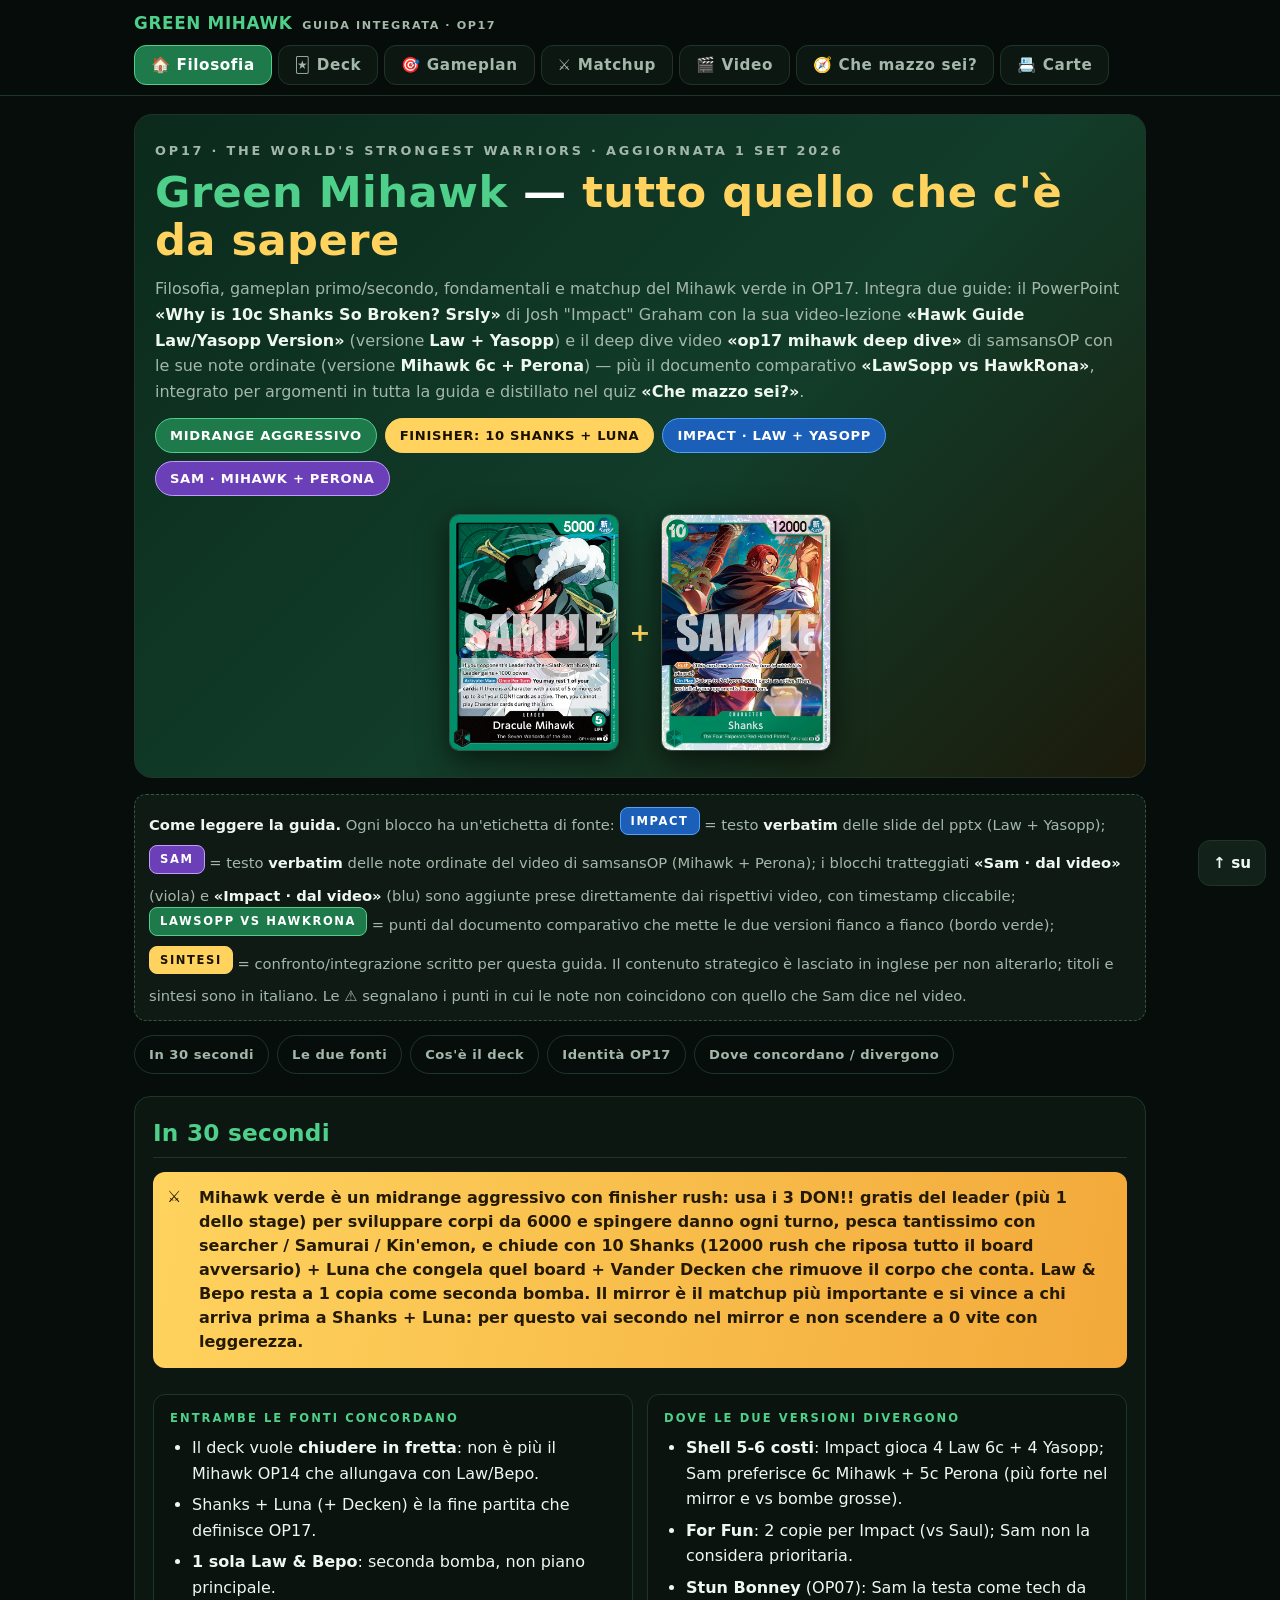
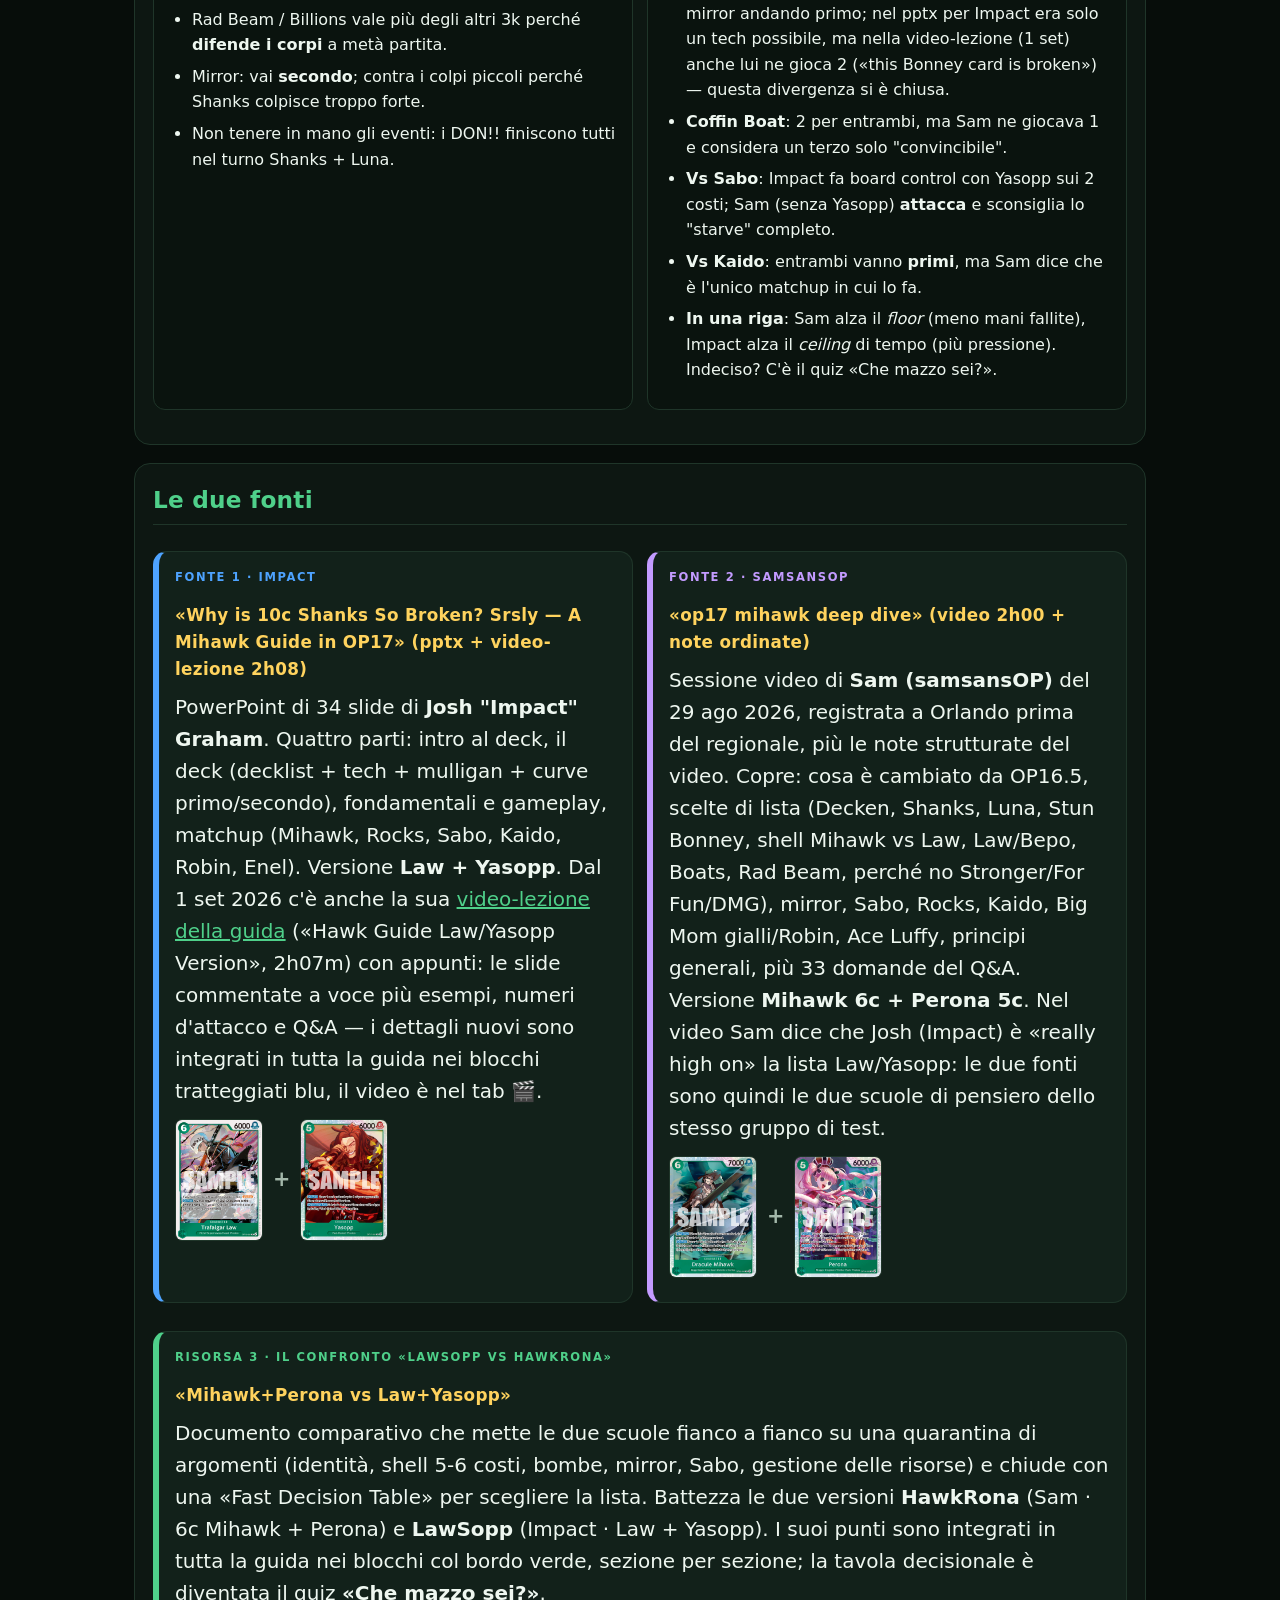
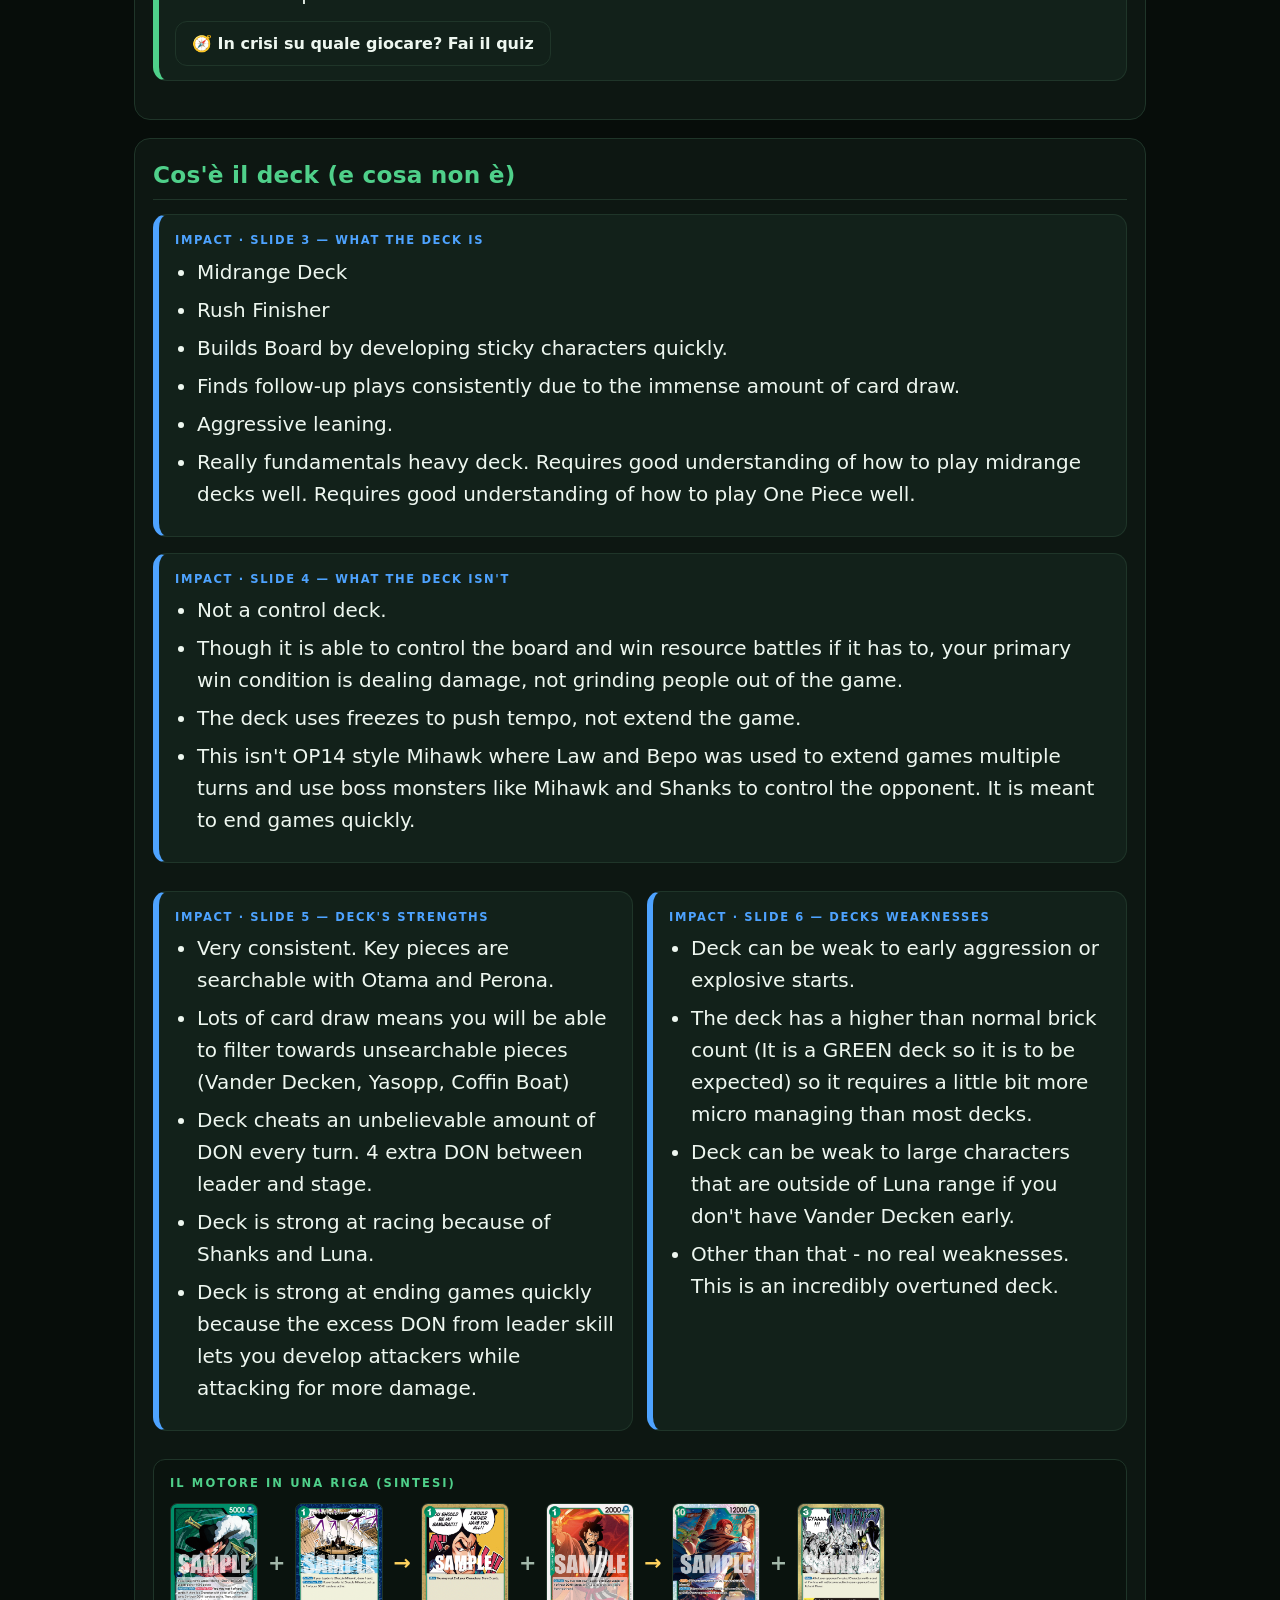
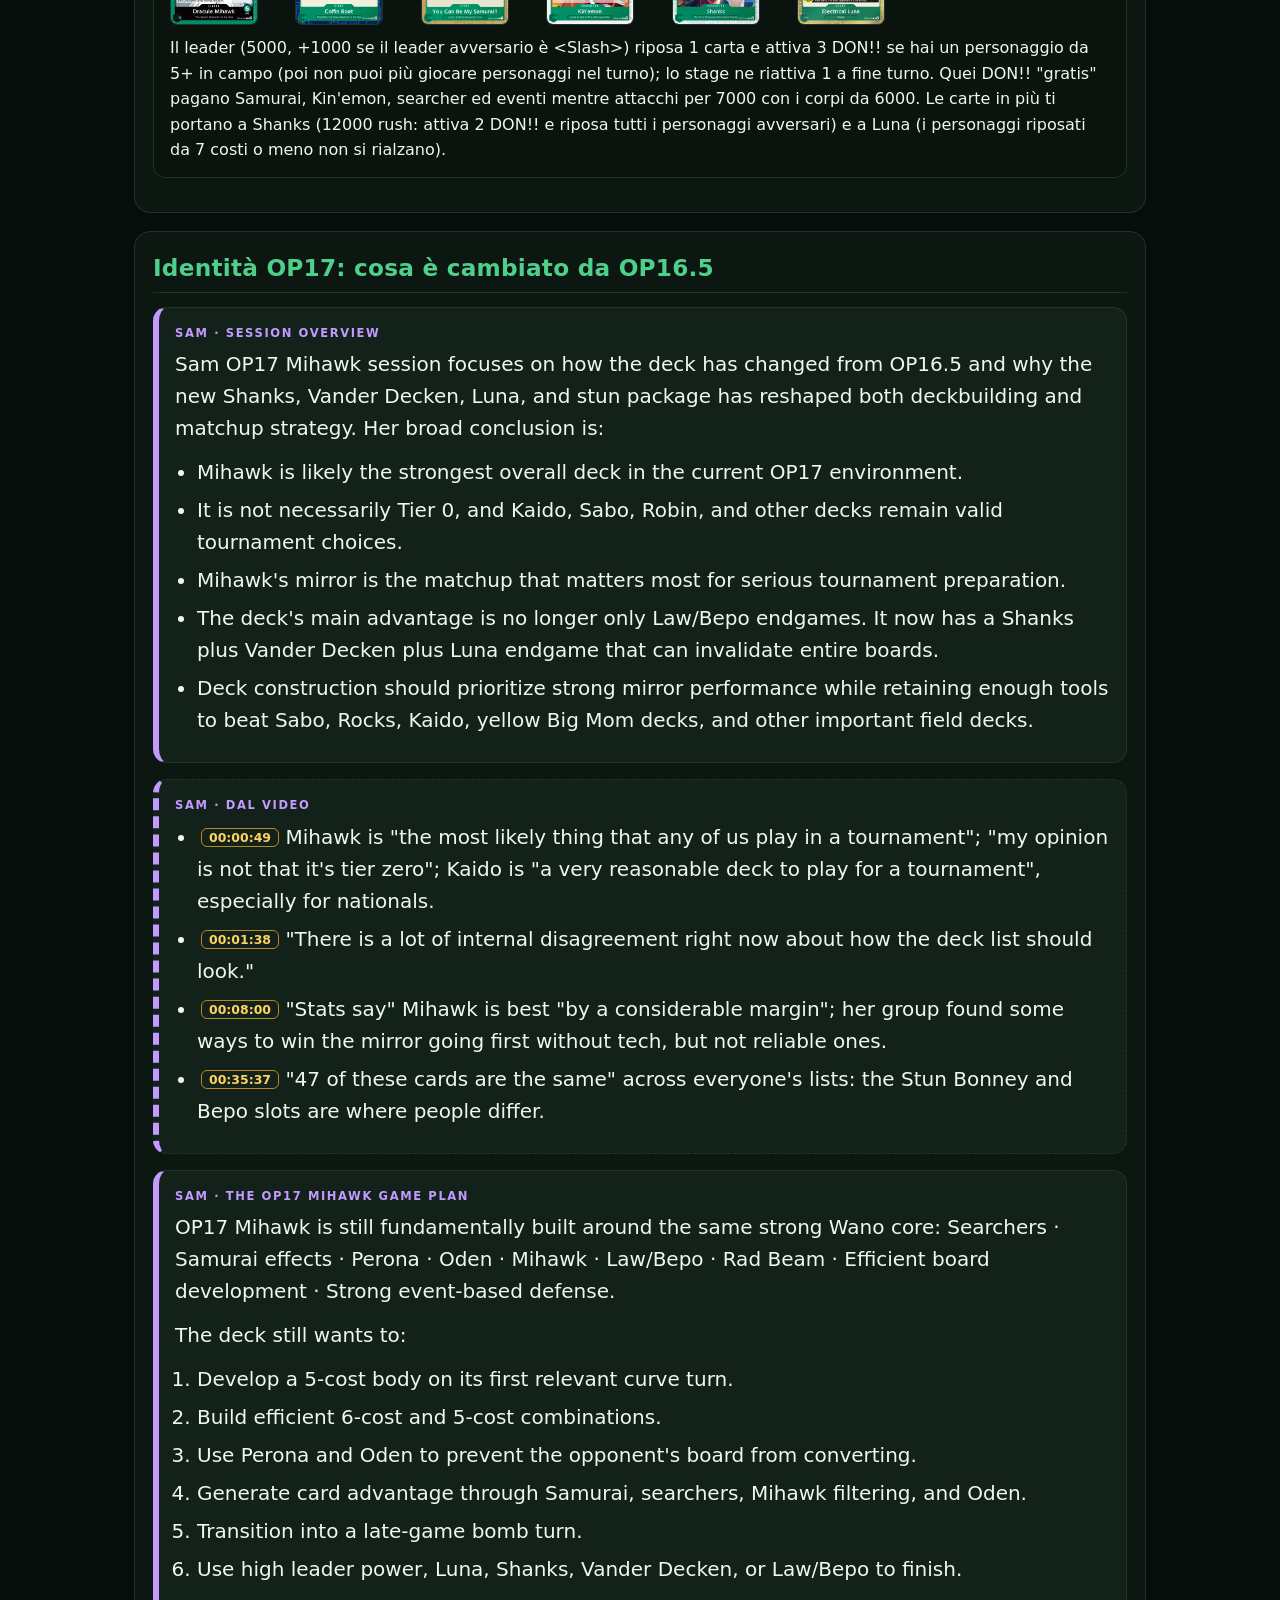
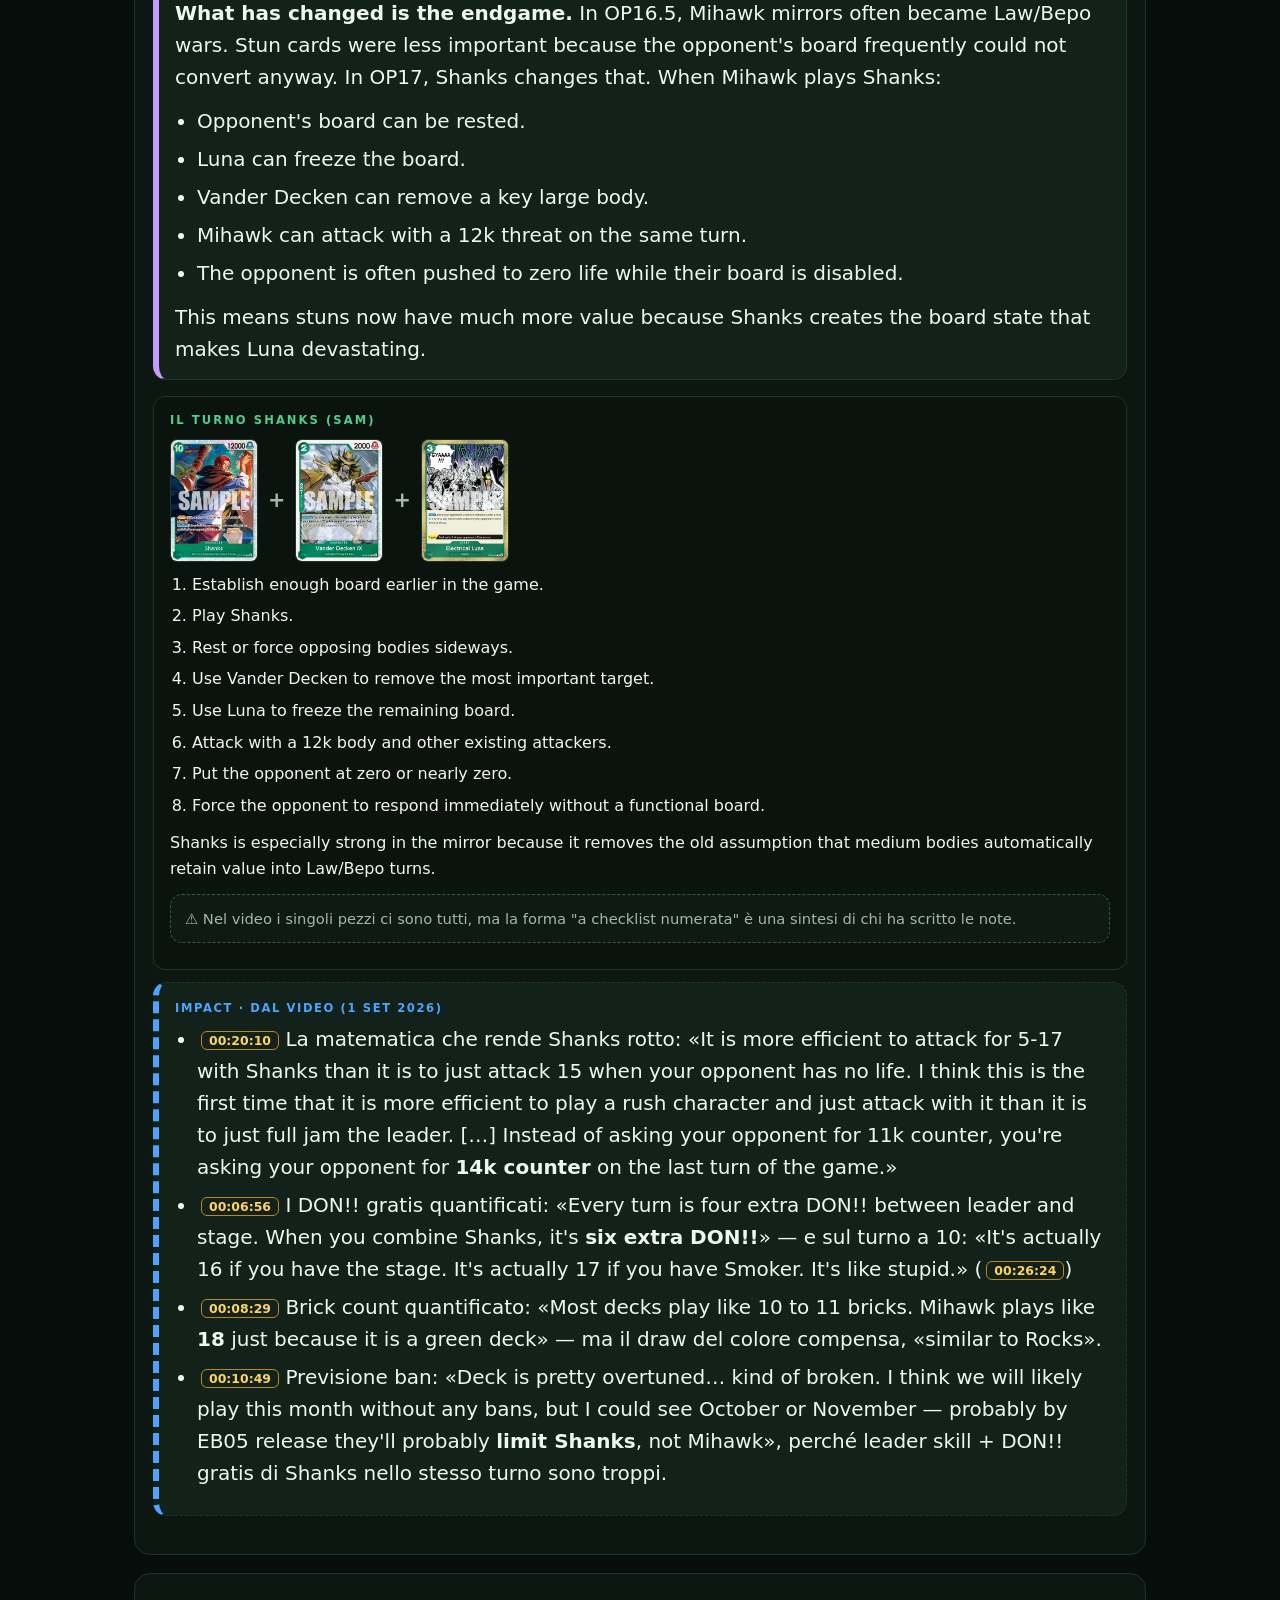
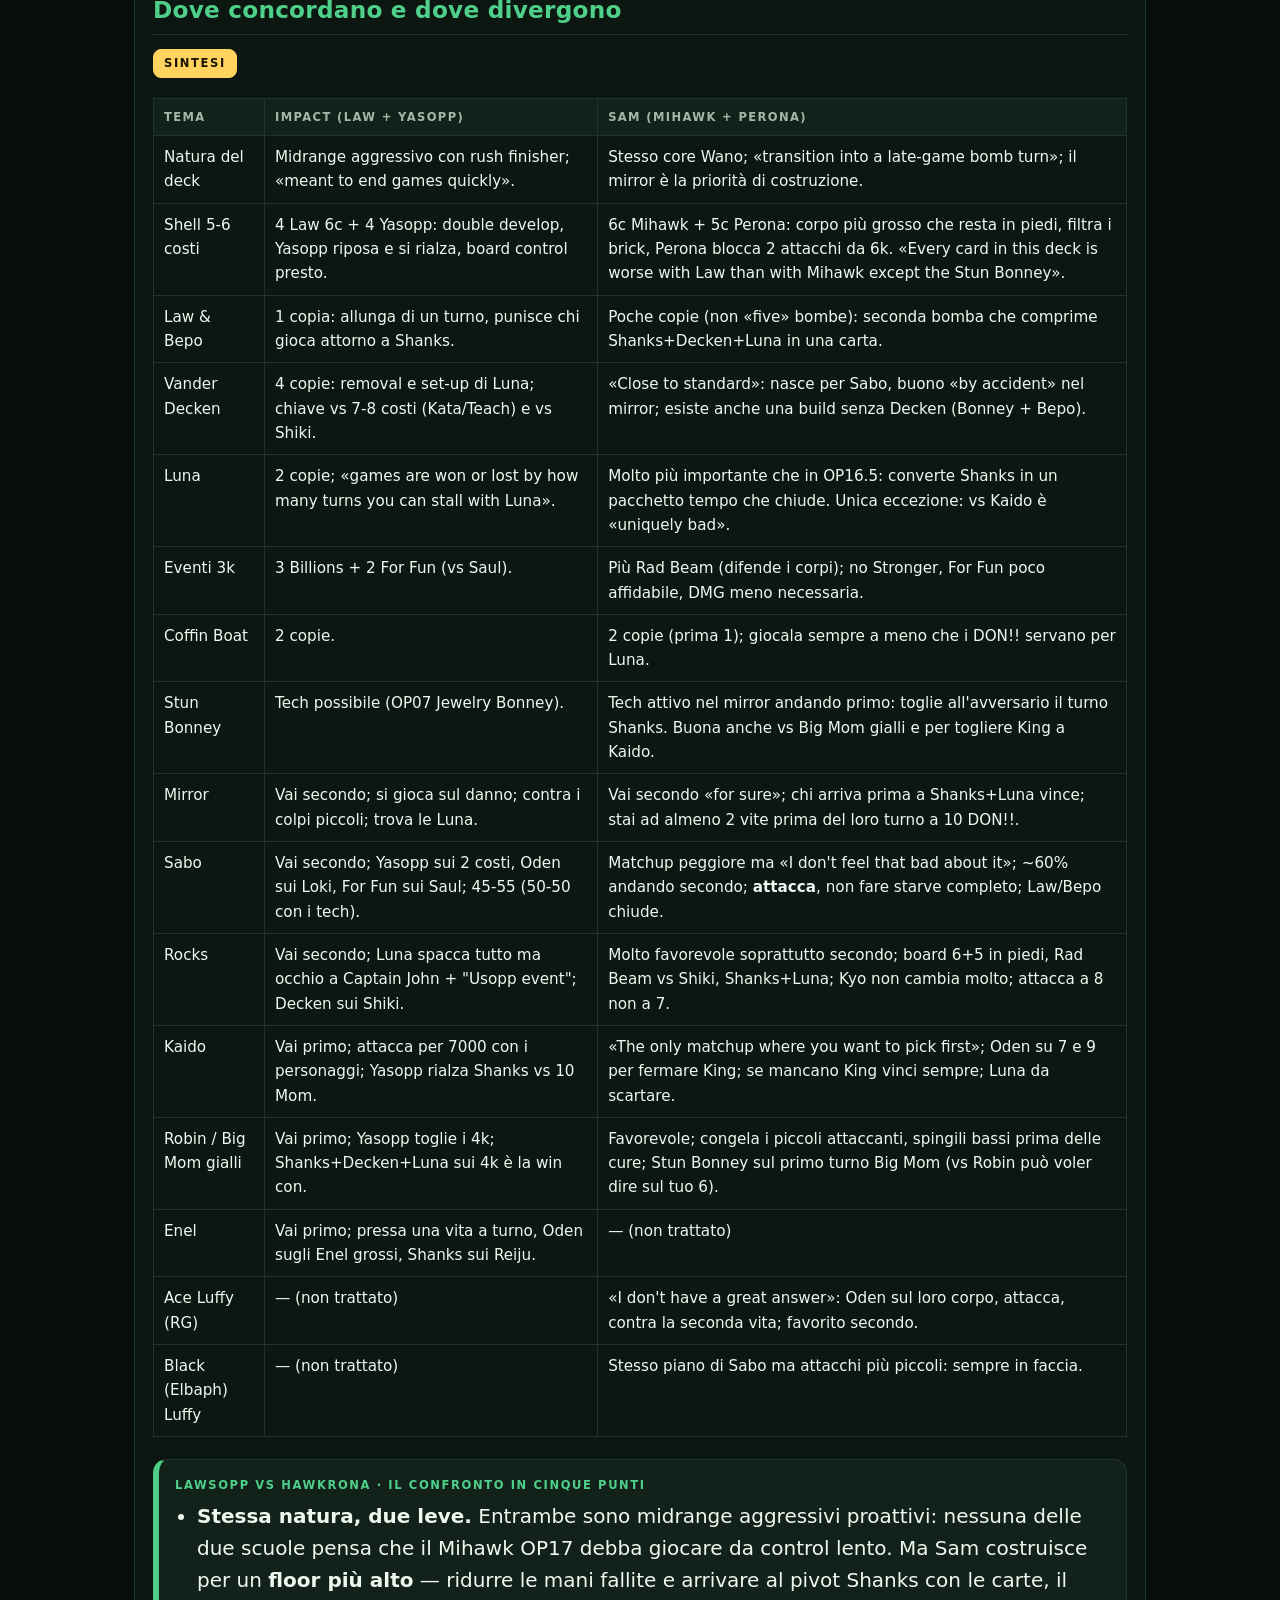
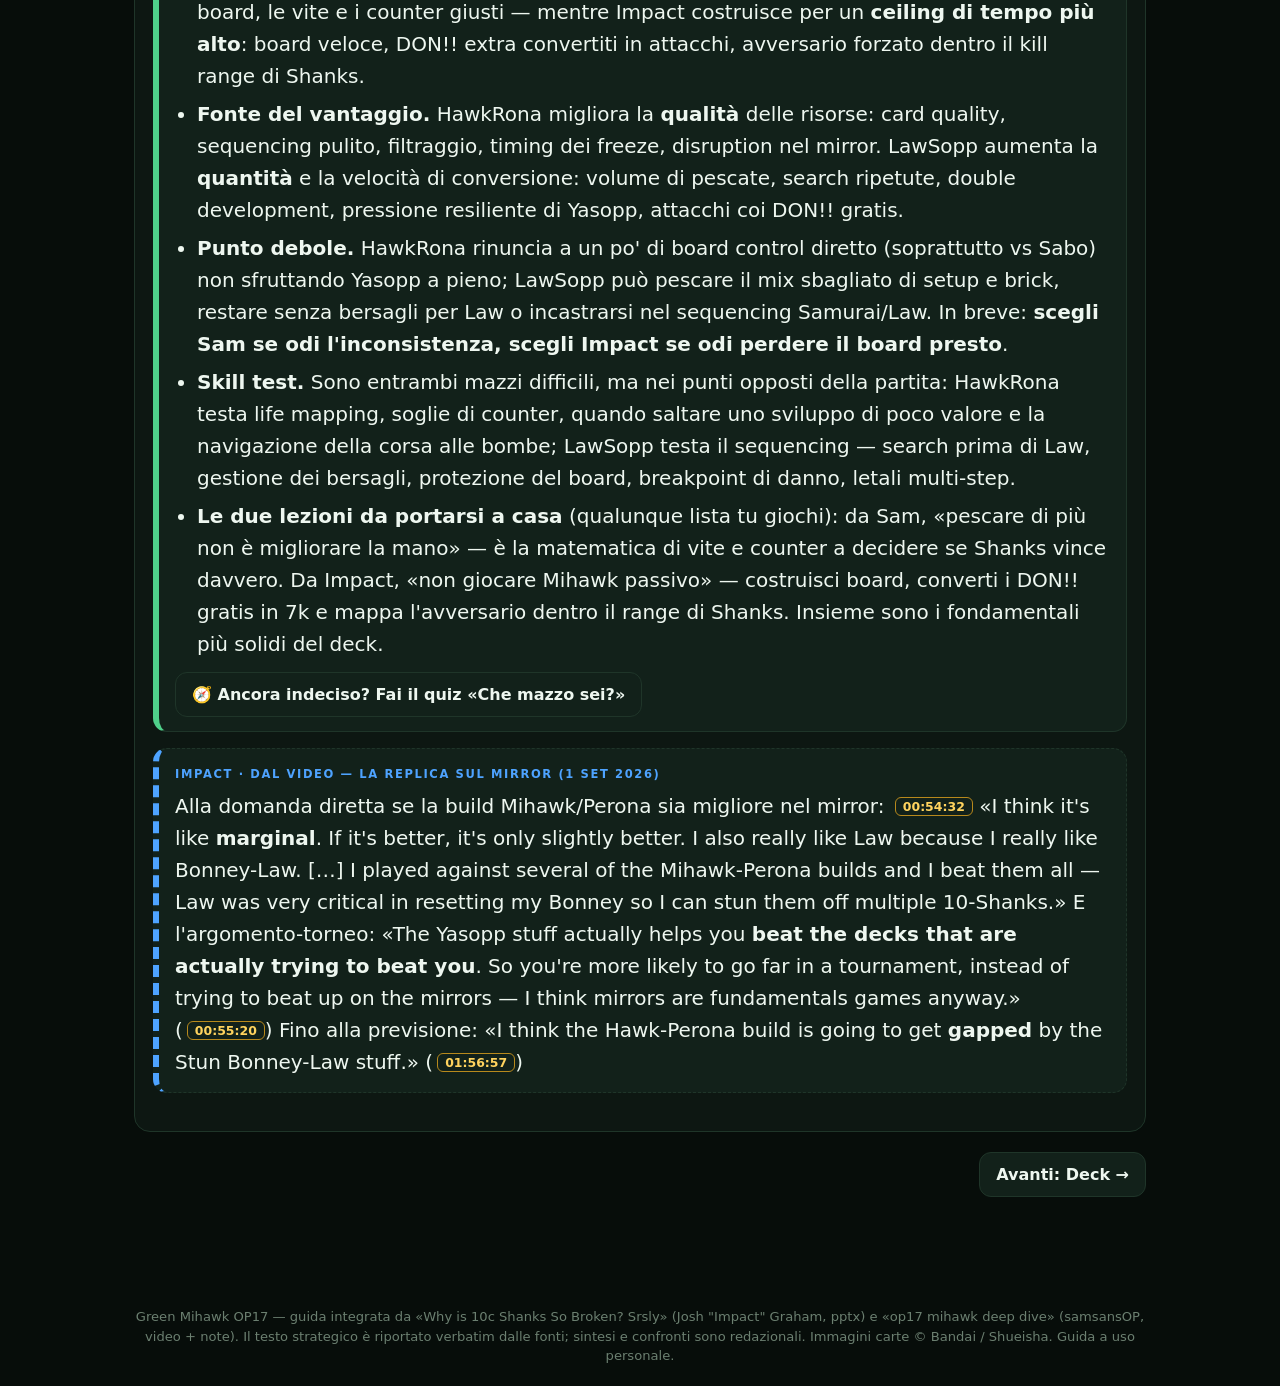
==== commit e2b936e3: "Video-lezione Impact «Hawk Guide Law/Yasopp Version» integrata (trascrizione + appunti + novita nei " ====
--- a/index.html
+++ b/index.html
@@ -89,6 +89,7 @@
 .quote.both{border-left-color:var(--oro)}
 .quote.vs{border-left-color:var(--verde)}
 .quote.video{border-left-color:var(--viola);border-style:dashed}
+.quote.ivideo{border-left-color:var(--blu);border-style:dashed}
 .quote h4{margin:0 0 8px;color:#fff;font-size:1.08rem}
 .quote ul,.quote ol{margin-left:20px}
 .quote li{margin-bottom:5px}
@@ -224,9 +225,9 @@
 <!-- ======================= HOME / FILOSOFIA ======================= -->
 <div class="tab" id="tab-home">
   <div class="hero">
-    <div class="kicker">OP17 · The World's Strongest Warriors · aggiornata 31 ago 2026</div>
+    <div class="kicker">OP17 · The World's Strongest Warriors · aggiornata 1 set 2026</div>
     <h1><span class="g">Green Mihawk</span> — <span class="o">tutto quello che c'è da sapere</span></h1>
-    <div class="sub">Filosofia, gameplan primo/secondo, fondamentali e matchup del Mihawk verde in OP17. Integra due guide: il PowerPoint <b>«Why is 10c Shanks So Broken? Srsly»</b> di Josh "Impact" Graham (versione <b>Law + Yasopp</b>) e il deep dive video <b>«op17 mihawk deep dive»</b> di samsansOP con le sue note ordinate (versione <b>Mihawk 6c + Perona</b>) — più il documento comparativo <b>«LawSopp vs HawkRona»</b>, integrato per argomenti in tutta la guida e distillato nel quiz <b>«Che mazzo sei?»</b>.</div>
+    <div class="sub">Filosofia, gameplan primo/secondo, fondamentali e matchup del Mihawk verde in OP17. Integra due guide: il PowerPoint <b>«Why is 10c Shanks So Broken? Srsly»</b> di Josh "Impact" Graham con la sua video-lezione <b>«Hawk Guide Law/Yasopp Version»</b> (versione <b>Law + Yasopp</b>) e il deep dive video <b>«op17 mihawk deep dive»</b> di samsansOP con le sue note ordinate (versione <b>Mihawk 6c + Perona</b>) — più il documento comparativo <b>«LawSopp vs HawkRona»</b>, integrato per argomenti in tutta la guida e distillato nel quiz <b>«Che mazzo sei?»</b>.</div>
     <div class="pills">
       <span class="pill verde">Midrange aggressivo</span>
       <span class="pill oro">Finisher: 10 Shanks + Luna</span>
@@ -240,7 +241,7 @@
     </div>
   </div>
 
-  <div class="note"><b>Come leggere la guida.</b> Ogni blocco ha un'etichetta di fonte: <span class="src impact">Impact</span> = testo <b>verbatim</b> delle slide del pptx (Law + Yasopp); <span class="src sam">Sam</span> = testo <b>verbatim</b> delle note ordinate del video di samsansOP (Mihawk + Perona); i blocchi tratteggiati <b>«Sam · dal video»</b> sono aggiunte prese direttamente dal video, con timestamp cliccabile; <span class="src vs">LawSopp vs HawkRona</span> = punti dal documento comparativo che mette le due versioni fianco a fianco (bordo verde); <span class="src both">Sintesi</span> = confronto/integrazione scritto per questa guida. Il contenuto strategico è lasciato in inglese per non alterarlo; titoli e sintesi sono in italiano. Le ⚠️ segnalano i punti in cui le note non coincidono con quello che Sam dice nel video.</div>
+  <div class="note"><b>Come leggere la guida.</b> Ogni blocco ha un'etichetta di fonte: <span class="src impact">Impact</span> = testo <b>verbatim</b> delle slide del pptx (Law + Yasopp); <span class="src sam">Sam</span> = testo <b>verbatim</b> delle note ordinate del video di samsansOP (Mihawk + Perona); i blocchi tratteggiati <b>«Sam · dal video»</b> (viola) e <b>«Impact · dal video»</b> (blu) sono aggiunte prese direttamente dai rispettivi video, con timestamp cliccabile; <span class="src vs">LawSopp vs HawkRona</span> = punti dal documento comparativo che mette le due versioni fianco a fianco (bordo verde); <span class="src both">Sintesi</span> = confronto/integrazione scritto per questa guida. Il contenuto strategico è lasciato in inglese per non alterarlo; titoli e sintesi sono in italiano. Le ⚠️ segnalano i punti in cui le note non coincidono con quello che Sam dice nel video.</div>
 
   <div class="sec-nav">
     <a href="#h-30s">In 30 secondi</a><a href="#h-fonti">Le due fonti</a><a href="#h-cosa">Cos'è il deck</a><a href="#h-op17">Identità OP17</a><a href="#h-confronto">Dove concordano / divergono</a>
@@ -264,7 +265,7 @@
         <ul>
           <li><b>Shell 5-6 costi</b>: Impact gioca 4 Law 6c + 4 Yasopp; Sam preferisce 6c Mihawk + 5c Perona (più forte nel mirror e vs bombe grosse).</li>
           <li><b>For Fun</b>: 2 copie per Impact (vs Saul); Sam non la considera prioritaria.</li>
-          <li><b>Stun Bonney</b> (OP07): Sam la testa come tech da mirror andando primo; per Impact è solo un tech possibile.</li>
+          <li><b>Stun Bonney</b> (OP07): Sam la testa come tech da mirror andando primo; nel pptx per Impact era solo un tech possibile, ma nella video-lezione (1 set) anche lui ne gioca 2 («this Bonney card is broken») — questa divergenza si è chiusa.</li>
           <li><b>Coffin Boat</b>: 2 per entrambi, ma Sam ne giocava 1 e considera un terzo solo "convincibile".</li>
           <li><b>Vs Sabo</b>: Impact fa board control con Yasopp sui 2 costi; Sam (senza Yasopp) <b>attacca</b> e sconsiglia lo "starve" completo.</li>
           <li><b>Vs Kaido</b>: entrambi vanno <b>primi</b>, ma Sam dice che è l'unico matchup in cui lo fa.</li>
@@ -278,8 +279,8 @@
     <h2>Le due fonti</h2>
     <div class="two">
       <div class="quote"><span class="who">Fonte 1 · Impact</span>
-        <h4>«Why is 10c Shanks So Broken? Srsly — A Mihawk Guide in OP17»</h4>
-        <p>PowerPoint di 34 slide di <b>Josh "Impact" Graham</b>. Quattro parti: intro al deck, il deck (decklist + tech + mulligan + curve primo/secondo), fondamentali e gameplay, matchup (Mihawk, Rocks, Sabo, Kaido, Robin, Enel). Versione <b>Law + Yasopp</b>.</p>
+        <h4>«Why is 10c Shanks So Broken? Srsly — A Mihawk Guide in OP17» (pptx + video-lezione 2h08)</h4>
+        <p>PowerPoint di 34 slide di <b>Josh "Impact" Graham</b>. Quattro parti: intro al deck, il deck (decklist + tech + mulligan + curve primo/secondo), fondamentali e gameplay, matchup (Mihawk, Rocks, Sabo, Kaido, Robin, Enel). Versione <b>Law + Yasopp</b>. Dal 1 set 2026 c'è anche la sua <a href="https://www.youtube.com/watch?v=EkvbqZMAk5w">video-lezione della guida</a> («Hawk Guide Law/Yasopp Version», 2h07m) con appunti: le slide commentate a voce più esempi, numeri d'attacco e Q&amp;A — i dettagli nuovi sono integrati in tutta la guida nei blocchi tratteggiati blu, il video è nel tab 🎬.</p>
         <div class="minicards"><img src="carte/OP13-031.png" alt="Trafalgar Law"><span class="plus">+</span><img src="carte/OP17-031.png" alt="Yasopp"></div>
       </div>
       <div class="quote sam"><span class="who">Fonte 2 · samsansOP</span>
@@ -395,6 +396,15 @@
       </ol>
       <p>Shanks is especially strong in the mirror because it removes the old assumption that medium bodies automatically retain value into Law/Bepo turns.</p>
       <div class="note">⚠️ Nel video i singoli pezzi ci sono tutti, ma la forma "a checklist numerata" è una sintesi di chi ha scritto le note.</div>
+    </div>
+  
+    <div class="quote ivideo"><span class="who">Impact · dal video (1 set 2026)</span>
+      <ul>
+        <li><a class="ts" href="https://www.youtube.com/watch?v=EkvbqZMAk5w&t=1210s">00:20:10</a> La matematica che rende Shanks rotto: «It is more efficient to attack for 5-17 with Shanks than it is to just attack 15 when your opponent has no life. I think this is the first time that it is more efficient to play a rush character and just attack with it than it is to just full jam the leader. […] Instead of asking your opponent for 11k counter, you're asking your opponent for <b>14k counter</b> on the last turn of the game.»</li>
+        <li><a class="ts" href="https://www.youtube.com/watch?v=EkvbqZMAk5w&t=416s">00:06:56</a> I DON!! gratis quantificati: «Every turn is four extra DON!! between leader and stage. When you combine Shanks, it's <b>six extra DON!!</b>» — e sul turno a 10: «It's actually 16 if you have the stage. It's actually 17 if you have Smoker. It's like stupid.» (<a class="ts" href="https://www.youtube.com/watch?v=EkvbqZMAk5w&t=1584s">00:26:24</a>)</li>
+        <li><a class="ts" href="https://www.youtube.com/watch?v=EkvbqZMAk5w&t=509s">00:08:29</a> Brick count quantificato: «Most decks play like 10 to 11 bricks. Mihawk plays like <b>18</b> just because it is a green deck» — ma il draw del colore compensa, «similar to Rocks».</li>
+        <li><a class="ts" href="https://www.youtube.com/watch?v=EkvbqZMAk5w&t=649s">00:10:49</a> Previsione ban: «Deck is pretty overtuned… kind of broken. I think we will likely play this month without any bans, but I could see October or November — probably by EB05 release they'll probably <b>limit Shanks</b>, not Mihawk», perché leader skill + DON!! gratis di Shanks nello stesso turno sono troppi.</li>
+      </ul>
     </div>
   </section>
 
@@ -432,6 +442,10 @@
       </ul>
       <div class="next" style="justify-content:flex-start;margin-top:10px"><button data-go="quiz">🧭 Ancora indeciso? Fai il quiz «Che mazzo sei?»</button></div>
     </div>
+  
+    <div class="quote ivideo"><span class="who">Impact · dal video — la replica sul mirror (1 set 2026)</span>
+      <p>Alla domanda diretta se la build Mihawk/Perona sia migliore nel mirror: <a class="ts" href="https://www.youtube.com/watch?v=EkvbqZMAk5w&t=3272s">00:54:32</a> «I think it's like <b>marginal</b>. If it's better, it's only slightly better. I also really like Law because I really like Bonney-Law. […] I played against several of the Mihawk-Perona builds and I beat them all — Law was very critical in resetting my Bonney so I can stun them off multiple 10-Shanks.» E l'argomento-torneo: «The Yasopp stuff actually helps you <b>beat the decks that are actually trying to beat you</b>. So you're more likely to go far in a tournament, instead of trying to beat up on the mirrors — I think mirrors are fundamentals games anyway.» (<a class="ts" href="https://www.youtube.com/watch?v=EkvbqZMAk5w&t=3320s">00:55:20</a>) Fino alla previsione: «I think the Hawk-Perona build is going to get <b>gapped</b> by the Stun Bonney-Law stuff.» (<a class="ts" href="https://www.youtube.com/watch?v=EkvbqZMAk5w&t=7017s">01:56:57</a>)</p>
+    </div>
   </section>
 
   <div class="next"><span></span><button data-go="deck">Avanti: Deck →</button></div>
@@ -494,6 +508,16 @@
         <span class="chip"><img src="carte/ST24-004.png" alt="Law & Bepo">Law and Bepo</span>
       </div>
       <div class="note">Gli ID delle tech non sono nel pptx: Hody = OP06-035 (7c rush, riposa 2 carte/DON!!), Smoker = presumibilmente OP10-030 (5c 7000 Banish, attiva 1 DON!!), OP07 Bonney = OP07-026 (la "Stun Bonney" di Sam).</div>
+    </div>
+  
+    <div class="quote ivideo"><span class="who">Impact · dal video — flex slot e lista già aggiornata (1 set 2026)</span>
+      <ul>
+        <li><a class="ts" href="https://www.youtube.com/watch?v=EkvbqZMAk5w&t=834s">00:13:54</a> I flex slot dichiarati: «The cards that I consider flex are <b>the Law and Bepo, the For Funs, the fourth Shanks</b> probably.»</li>
+        <li><a class="ts" href="https://www.youtube.com/watch?v=EkvbqZMAk5w&t=834s">00:13:54</a> Perché 4 Shanks: «I personally like four Shanks because I think it's really important to hit <b>back-to-back Shanks</b> in almost every matchup. And if you play four of it, it's easy to pitch the first one off Kin'emon. […] When I played three, I had to take it off searches more than I like to.»</li>
+        <li><a class="ts" href="https://www.youtube.com/watch?v=EkvbqZMAk5w&t=879s">00:14:39</a> La wishlist: «I would love to play more stages, but I can't. I would like to play a third Luna, but I don't know if there's space. I would like to play a fourth Billion.»</li>
+        <li><a class="ts" href="https://www.youtube.com/watch?v=EkvbqZMAk5w&t=6621s">01:50:21</a> <b>La lista che gioca nei VOD non è più quella della slide 8</b>: «From the deck list in the guide it's: <b>cut the For Funs, add another Billion, cut the Law/Bepo, two Bonney</b>» — copiata da una top-4 cinese (<a class="ts" href="https://www.youtube.com/watch?v=EkvbqZMAk5w&t=5483s">01:31:23</a> «very important to try other people's decks»). Risultato: 4 Shanks · 4 Rad Beam · 2 Luna · 2 Boat · 2 Stun Bonney · 0 For Fun · 0 Law&amp;Bepo. È diversa anche dal frame «17hawklaw» di Sam qui sotto (3 Shanks / 3 Luna / 3 Rad Beam / 1 Bepo).</li>
+        <li>⚠️ Ambivalenza dichiarata: a voce continua a raccomandare il singolo Law/Bepo («I usually recommend to play the single Law/Bepo», <a class="ts" href="https://www.youtube.com/watch?v=EkvbqZMAk5w&t=2233s">00:37:13</a>) ma la lista che ha giocato lo taglia per le 2 Bonney.</li>
+      </ul>
     </div>
   </section>
 
@@ -692,7 +716,7 @@
     </div>
     <div class="box"><span class="lbl">Come funziona (Sintesi)</span><p>OP07-026 Jewelry Bonney (5c 6000): «Up to 1 of your opponent's rested Character or DON!! cards will not become active in your opponent's next Refresh Phase». Giocata sul tuo turno a 9 DON!! su un DON!! riposato dell'avversario, il turno dopo lui si rialza con 9 DON!! invece di 10: <b>niente Shanks</b>. Nel video <a class="ts" href="https://www.youtube.com/watch?v=MB2ejUdFAkY&t=1872s">00:31:12</a>: spegnere il 10 costi di Rocks "is good, but that's not why it's there"; Bonney non fa nulla vs Sabo (<a class="ts" href="https://www.youtube.com/watch?v=MB2ejUdFAkY&t=4554s">01:15:54</a>).</p></div>
     <div class="quote vs"><span class="who">LawSopp vs HawkRona · la distinzione pratica più grossa</span>
-      <p>Il confronto tra le liste indica proprio qui la differenza più concreta: per Sam la Stun Bonney è la <b>major innovation</b> che ripara la debolezza strutturale del mirror andando primo — nega all'avversario il turno Shanks e inverte chi arriva per primo alla bomba; nella lista standard pubblicata da Impact e nel suo piano matchup, invece, non è un elemento centrale. Se ti aspetti un torneo pieno di mirror, questo è lo slot che pesa di più nella scelta.</p>
+      <p>Il confronto tra le liste indica proprio qui la differenza più concreta: per Sam la Stun Bonney è la <b>major innovation</b> che ripara la debolezza strutturale del mirror andando primo — nega all'avversario il turno Shanks e inverte chi arriva per primo alla bomba; nella lista standard pubblicata da Impact e nel suo piano matchup, invece, non è un elemento centrale. Se ti aspetti un torneo pieno di mirror, questo è lo slot che pesa di più nella scelta. ⚠️ <b>Aggiornamento dalla video-lezione di Impact (1 set 2026)</b>: anche Impact ora gioca <b>2 Stun Bonney</b> (lista dalla top-4 cinese, al posto di For Fun e Law&amp;Bepo), la chiama «broken» e prevede che la build Perona verrà «gapped» dal pacchetto Bonney+Law — la differenza tra le due scuole su questa carta si è di fatto chiusa.</p>
     </div>
 
     <h3>Law &amp; Bepo</h3>
@@ -802,6 +826,17 @@
     </div>
     <div class="note"><b>Identificazione carte.</b> "Stronger" = <b>I Know You're Strong… So I'll Go All Out from the Very Start!!!</b> OP13-040 (riposa 2 DON!!: fino a 2 personaggi riposati da 7c o meno non si rialzano / counter +3000). "DMG" = <b>Demon Aura Nine Sword Style Asura Blades Drawn Dead Man's Game</b> OP12-037 (riposa 3 DON!!: riposa 2 personaggi o DON!! avversari / counter +3000). "For Fun" = OP14-037 (riposa 3 carte: KO un personaggio riposato con 7000 base o meno / counter +3000).</div>
     <div class="box"><span class="lbl">Perché Impact tiene 2 For Fun (dalla slide Sabo)</span><p>«For Fun was another inclusion to help deal with Sauls as it is very costly to deal with 7000 power units otherwise. All these tools are here just to buy you extra time as this is one of our worst matchups.» — La differenza con Sam sta nel piano vs Sabo: board control (Impact) contro attacco in faccia (Sam).</p></div>
+  
+    <div class="quote ivideo"><span class="who">Impact · dal video — i tech spiegati (1 set 2026)</span>
+      <ul>
+        <li><b>Stun Bonney</b> non è più «solo un tech possibile»: <a class="ts" href="https://www.youtube.com/watch?v=EkvbqZMAk5w&t=834s">00:13:54</a> «The new thing from the weekend is everyone's playing Stun Bonneys. So I'm trying Stun Bonneys myself» — e <a class="ts" href="https://www.youtube.com/watch?v=EkvbqZMAk5w&t=6561s">01:49:21</a> «this Bonney card is broken. […] <b>You only need to see one</b>: if you see one, you can just put it back into play with Law» (mai 3 copie; lui gioca 2).</li>
+        <li><b>Hody Jones</b>: <a class="ts" href="https://www.youtube.com/watch?v=EkvbqZMAk5w&t=879s">00:14:39</a> «Hody Jones might be a little bit better now that people are playing Stun Bonney, because you can go Hody Jones + Luna even if they Stun Bonney you. I still have to test it.»</li>
+        <li><b>6c Smoker</b>: <a class="ts" href="https://www.youtube.com/watch?v=EkvbqZMAk5w&t=925s">00:15:25</a> «Smoker was kind of my answer to the OP07 Bonney: if you play a Smoker, they can't really Bonney your DON!!. […] This is just an idea.»</li>
+        <li><b>Dead Man's Game</b>: <a class="ts" href="https://www.youtube.com/watch?v=EkvbqZMAk5w&t=972s">00:16:12</a> «Probably good to just include Dead Man's Game in a big tournament — it's always a good finisher when you have board. […] Dead Man for the black Teach, for sure.»</li>
+        <li><b>Zoro 2k / Kiku</b> (anti-aggro, non nel pptx): <a class="ts" href="https://www.youtube.com/watch?v=EkvbqZMAk5w&t=7073s">01:57:53</a> «If you have any trouble against the aggro decks, you can easily play the 2k counter Zoro. The floor is pretty high, it wrecks those decks in the early and it helps with Samurai»; <a class="ts" href="https://www.youtube.com/watch?v=EkvbqZMAk5w&t=7463s">02:04:23</a> «maybe a single Kiku or a single Zoro — I don't think it is 100% necessary though.»</li>
+        <li><b>6c Mihawk ibrido</b>: <a class="ts" href="https://www.youtube.com/watch?v=EkvbqZMAk5w&t=925s">00:15:25</a> «I've seen a build that plays a single six Mihawk and a pair of Peronas. I think that is something that could possibly work.»</li>
+      </ul>
+    </div>
   </section>
 
   <div class="next"><button data-go="home">← Filosofia</button><button data-go="gameplan">Avanti: Gameplan →</button></div>
@@ -850,6 +885,13 @@
       </ul>
     </div>
     <div class="note"><b>Versione B:</b> Sam non dà una lista di mulligan; nel video dice che Law «relies more on a good opener and surviving one-drops», mentre con 6c Mihawk il turno 6 non dipende dall'avere ancora un 1 costo in campo (Mihawk gioca il 5 costi dalla mano). Le priorità di pesca di Sam sono nei principi in fondo a questa pagina.</div>
+  
+    <div class="quote ivideo"><span class="who">Impact · dal video (1 set 2026)</span>
+      <ul>
+        <li><a class="ts" href="https://www.youtube.com/watch?v=EkvbqZMAk5w&t=1066s">00:17:46</a> <b>Yasopp non è cercabile</b> → promuove i keep: «Yasopp isn't searchable. So if I see a hand with one or two searchers and a Yasopp, I'm pretty likely to keep.»</li>
+        <li><a class="ts" href="https://www.youtube.com/watch?v=EkvbqZMAk5w&t=1256s">00:20:56</a> L'anti-keep esplicito: «If your hand has Samurai and Law, <b>you need one-drops</b>. Otherwise it's not going to work.» E la regola-guida: «What you're looking for is <b>a hand that does things</b>. If your hand has a bunch of good cards but it doesn't actually do anything…» (<a class="ts" href="https://www.youtube.com/watch?v=EkvbqZMAk5w&t=1306s">00:21:46</a>)</li>
+      </ul>
+    </div>
   </section>
 
   <section class="block" id="g-primo">
@@ -1005,6 +1047,15 @@
         <li><b>Board ideale</b>: Sam vuole <b>robustezza</b> — corpi attivi stabili e una mano che regge il turno Shanks anche sotto pressione di counter (contando se quel board sopravvive davvero al pivot Shanks/Luna avversario); Impact vuole <b>densità di attaccanti</b> — un board largo di 6k appiccicosi che picchiano a 7k ogni turno. Da qui il peso che Impact dà a Billion-fold sulla protezione dei 6k: sono il ponte verso il letale di Shanks.</li>
       </ul>
     </div>
+  
+    <div class="quote ivideo"><span class="who">Impact · dal video (1 set 2026)</span>
+      <ul>
+        <li><a class="ts" href="https://www.youtube.com/watch?v=EkvbqZMAk5w&t=2414s">00:40:14</a> La regola di cambio: «If you can convert <b>one DON!! into two cards' worth of damage</b>, it is a good trade. You could turn sixes into sevens. Just make sure you do it.»</li>
+        <li><a class="ts" href="https://www.youtube.com/watch?v=EkvbqZMAk5w&t=1446s">00:24:06</a> Il turno a <b>5 DON!! è IL turno di cycling</b>: «This is a good turn to cycle all your searchers, because after the 10 DON!! turn you're going to spend all your DON!! — you don't have turns to convert your searchers in the future.»</li>
+        <li><a class="ts" href="https://www.youtube.com/watch?v=EkvbqZMAk5w&t=1399s">00:23:19</a> Psicologia dei 7k presto: «Your opponent is more likely to take these early hits when they're sevens. Almost all your swings are going to be sevens at some point anyway — if they take those early hits, they're more inclined to give you cards when they're already at two life.»</li>
+        <li><a class="ts" href="https://www.youtube.com/watch?v=EkvbqZMAk5w&t=557s">00:09:17</a> La risposta standard agli 8-costi: «Eight-costs are super manageable: you can just go <b>Yasopp down the eight-cost, Vander Decken</b>, and then bounce the Vander Decken back with Law at some point to reuse it.»</li>
+      </ul>
+    </div>
   </section>
 
   <section class="block" id="g-chiudere">
@@ -1049,6 +1100,18 @@
       </ul>
       <p>The rare exception is a Stun Bonney plus another development line that prevents the opponent's entire bomb turn. In most games, however, Mihawk should simply play the 10-cost bomb.</p>
       <p><a class="ts" href="https://www.youtube.com/watch?v=MB2ejUdFAkY&t=3876s">01:04:36</a> Dal video: "Always slam the 10 drop on 10?" Yes, you cannot afford to delay; Bonney + another five on 10 is theoretical because it requires them to have cleaned up your board, "which doesn't really happen".</p>
+    </div>
+  
+    <div class="quote ivideo"><span class="who">Impact · dal video (1 set 2026)</span>
+      <ul>
+        <li><a class="ts" href="https://www.youtube.com/watch?v=EkvbqZMAk5w&t=1674s">00:27:54</a> Luna in base ai turni rimasti, con soglia: «If you think the game will last <b>two turns</b>, you just want to spam your Lunas. If you think the game is going to last <b>longer than three turns</b>, you might use your first Shanks to board clear or board control.»</li>
+      </ul>
+    </div>
+
+    <div class="quote ivideo"><span class="who">Appunti della lezione · checklist da torneo</span>
+      <p>⚠️ <i>Questa checklist compare solo negli appunti (sintesi del note-taker: nel video la slide finale è «Deck broken. Need nerf. Play till end.»). Resta un buon riassunto operativo della guida.</i></p>
+      <p><b>Before registering Mihawk, players should know:</b> their exact mirror die-roll preference · their planned number of Shanks, Law/Bepos, Lunas, Bonneys, and defensive events · which slots are flex cards and what matchups they improve · their answer to Sabo's early board · their plan to deny Rocks' Newgate and Shiki board · their Kaido line for the first 10-cost boss · their Robin plan for Borsalino plus Giant · their Enel plan for one-drops and hand-rip Law.</p>
+      <p><b>During every match, players should ask:</b> What is my win condition this game? · Does this turn need to develop board, control board, pressure life, or survive? · Which cards in hand do I realistically play in the next two turns? · Which cards are bricks and should be filtered? · How many attacks can the opponent actually send next turn? · Can I afford one more turn instead of taking a risky lethal? · Does my Shanks turn put the opponent to one or zero? · Can I Luna the board on the turn it actually matters?</p>
     </div>
   </section>
 
@@ -1118,6 +1181,15 @@
     </div>
     <div class="note"><b>Su questo sono d'accordo.</b> La gestione degli eventi difensivi è un vero skill test del deck per entrambe le scuole: Sam è intenzionale sui DON!! da lasciare su (i turni pieni Shanks/Luna li consumano quasi tutti), Impact conta i colpi effettivamente in arrivo, spende ~1 DON!! a turno per gli eventi quando serve e li "intreccia" fuori dalla mano prima che la intasino. Due formulazioni della stessa regola: pianifica l'evento un turno prima del turno all-in.</div>
     <div class="note"><b>Nota sul "filtro":</b> Impact filtra con il leader intendendo la scelta di quale carta riposare/ciclare (Kin'emon, Samurai, 6c Mihawk quando riposa pesca 1 scarta 1). Nella versione B il 6c Mihawk «filters bricks out of hand» ogni volta che attacca: per Sam questo vale quanto la carta in più di Law.</div>
+  
+    <div class="quote ivideo"><span class="who">Impact · dal video — sequencing (1 set 2026)</span>
+      <ul>
+        <li><a class="ts" href="https://www.youtube.com/watch?v=EkvbqZMAk5w&t=740s">00:12:20</a> <b>L'ordine completo di draw &amp; search</b>: prima i draw singoli, poi le ricerche dalla più stretta alla più larga — <b>Stage → Kin'emon → Samurai → Otama → Perona</b>: «I usually play Otama first because it has less hits. Then I play Perona after because it has a wider range. […] Samurai is second because the discard requires more information.» Eccezione dal gameplay: «Normally I would stage first, but I want to develop actual bodies — more important, so I can Law.» (<a class="ts" href="https://www.youtube.com/watch?v=EkvbqZMAk5w&t=5028s">01:23:48</a>)</li>
+        <li><a class="ts" href="https://www.youtube.com/watch?v=EkvbqZMAk5w&t=7463s">02:04:23</a> Col primo searcher prendi (quasi sempre) un altro searcher: «With my first searcher, I most of the time take another searcher if I can. […] I made sure that I picked up a Kin'emon so that I had three one-cost characters, so that I could still Samurai and, even if they cleared both my guys, I still had a body for Law.»</li>
+        <li><a class="ts" href="https://www.youtube.com/watch?v=EkvbqZMAk5w&t=6873s">01:54:33</a> Riposare i 6k col Samurai va bene: «When is it bad to tap your 6k bodies with Samurai? <b>If they're not going to attack, just do it.</b> It's typically fine: they're bigger than your leader most of the time, you can defend them with an event.»</li>
+        <li><a class="ts" href="https://www.youtube.com/watch?v=EkvbqZMAk5w&t=2806s">00:46:46</a> Il ruolo reale di Kawamatsu: «Most of the time I <b>skip playing the turtle</b>. You have to be in a really sketchy position to have to put the turtle on the board» — di norma è counter in mano, non un corpo.</li>
+      </ul>
+    </div>
   </section>
 
   <section class="block" id="g-principi">
@@ -1194,6 +1266,14 @@
         <tr><td><b>Black (Elbaph) Luffy</b></td><td>—</td><td>— non trattato</td><td>Same plan as Sabo but smaller attacks; always go face.</td></tr>
       </tbody>
     </table></div>
+  
+    <div class="quote ivideo"><span class="who">Impact · dal video — il campo dopo il primo weekend (1 set 2026)</span>
+      <ul>
+        <li><a class="ts" href="https://www.youtube.com/watch?v=EkvbqZMAk5w&t=5874s">01:37:54</a> La fiducia (a metà tra serio e faceto, nei VOD): «I think every matchup is favored with Mihawk. I think Mihawk is unbeatable. […] I win like every mirror across every tournament when I play this deck.»</li>
+        <li><a class="ts" href="https://www.youtube.com/watch?v=EkvbqZMAk5w&t=7017s">01:56:57</a> Meta: «Kaido keeps going down and down in play rate because low-key the deck loses to Mihawk now.»</li>
+        <li><a class="ts" href="https://www.youtube.com/watch?v=EkvbqZMAk5w&t=7212s">02:00:12</a> <b>Vs Teach</b> (non coperto dalle slide): «People weren't putting their searchers on the board. You're supposed to put your searchers on the board against Teach — you can use your leader skill and <b>swing five-five with your searchers</b>.»</li>
+      </ul>
+    </div>
   </section>
 
   <!-- MIRROR -->
@@ -1264,6 +1344,15 @@
         <li><b>Seconda bomba</b>: Law/Bepo dopo il loro Shanks+Luna comprime la risposta in una carta; oppure Decken sul loro Shanks se non hai Bepo.</li>
       </ul>
     </div>
+  
+    <div class="quote ivideo"><span class="who">Impact · dal video — le linee Stun Bonney e il counter calibrato (1 set 2026)</span>
+      <ul>
+        <li><a class="ts" href="https://www.youtube.com/watch?v=EkvbqZMAk5w&t=2853s">00:47:33</a> <b>Bonney sul tuo turno a 5 nega il loro 6-drop</b>: «Would you play a Bonney to skip their six? Yeah, it's very important to do that. Especially because on the nine DON!! turn you can just <b>Law back the Bonney</b>, play it again» — e il loop nega anche Shanks: «Stun Bonney allows you to go: five DON!! turn, make it so they can't play a six on six, and then you can Law back the Bonney and deny them the Shanks too.» (<a class="ts" href="https://www.youtube.com/watch?v=EkvbqZMAk5w&t=7357s">02:02:37</a>)</li>
+        <li><a class="ts" href="https://www.youtube.com/watch?v=EkvbqZMAk5w&t=5435s">01:30:35</a> Bonney invece del TUO 10-Shanks quando sei dietro nella race: «If he gets the 10 Shanks on me, I am going to be too far behind to 10-Shanks him back and be able to counter the last 10 Shanks. The Law-Bonney stuff let me push one more time.» Nei VOD un avversario <b>concede</b> con in mano Shanks-Shanks-Shanks-Luna-Luna dopo la Bonney sul DON!! (<a class="ts" href="https://www.youtube.com/watch?v=EkvbqZMAk5w&t=6396s">01:46:36</a>).</li>
+        <li><a class="ts" href="https://www.youtube.com/watch?v=EkvbqZMAk5w&t=3128s">00:52:08</a> Il counter calibrato: «Usually your hand structure can't really afford to counter super early swings — you very often don't have the ability to counter the first six at your leader. But fourth life, after you've Samurai'd… third life for sure: you should be able to cover 6k swings with one card, 7k swings with one card.» E Luna quantificata: «<b>Luna will often save you like four cards.</b>» (<a class="ts" href="https://www.youtube.com/watch?v=EkvbqZMAk5w&t=3176s">00:52:56</a>)</li>
+        <li><a class="ts" href="https://www.youtube.com/watch?v=EkvbqZMAk5w&t=7404s">02:03:24</a> L'ipotesi nuova sul die-roll: «Maybe an angle where you can make <b>going first</b> better with a bunch of Bonneys and Laws — I'm not 100% sold. […] You play the Perona build and you go first, you get invalidated a lot of the time.»</li>
+      </ul>
+    </div>
   </section>
 
   <!-- SABO -->
@@ -1356,6 +1445,12 @@
     <div class="quote vs"><span class="who">LawSopp vs HawkRona · Sabo è l'argomento di LawSopp</span>
       <p>Nel confronto tra le liste, <b>Sabo è l'argomento pratico più forte a favore di LawSopp</b>: Impact lo identifica tra i matchup più difficili e ci costruisce contro apposta — Yasopp sui corpi piccoli, Oden sui pezzi ad alto impatto, Decken conservato per Luffy e Loki, countering attento, chiusura in due turni di Shanks. Sam riconosce che Yasopp migliora il matchup in modo significativo, ma non abbastanza da valere più del vantaggio nel mirror di HawkRona. Sul ruolo della carta sono d'accordo — gira un corpo avversario così puoi contestarlo tenendo il tuo attivo, e impedisce ai value bodies economici di Sabo di snowballare — ma divergono su <b>quanto questo debba decidere la lista intera</b>. Se il tuo campo è pieno di Sabo e di mazzi che crescono sui 2 costi, qui la bilancia pende nettamente verso LawSopp.</p>
     </div>
+  
+    <div class="quote ivideo"><span class="who">Impact · dal video (1 set 2026)</span>
+      <ul>
+        <li><a class="ts" href="https://www.youtube.com/watch?v=EkvbqZMAk5w&t=3796s">01:03:16</a> <b>Quando puoi affamarlo</b>: «You can starve them at four life. It really just depends on how quickly you can turn the corner: Yasopp their first character, then Law-Yasopp, kill their next character — now you have three guys to their one, and you can Oden the one guy. <b>If you win the board super early, kill them. If you're fighting for board, you're fighting for board.</b>»</li>
+      </ul>
+    </div>
   </section>
 
   <!-- ROCKS -->
@@ -1395,6 +1490,13 @@
       </ul>
     </div>
     <div class="note"><b>Confronto liste:</b> qui non c'è una scelta da fare — entrambe le scuole sono ottimiste sul matchup. Sam ci arriva dalla forza naturale del board (6+5 che restano in piedi, Rad Beam su Shiki), con Law/Bepo come metodo alternativo per invalidare il loro board; Impact dall'uso pesante di Luna, mettendo in conto lo stallo di Captain John + evento Usopp, gli attack size giusti e il rispetto per Shiki.</div>
+  
+    <div class="quote ivideo"><span class="who">Impact · dal video (1 set 2026)</span>
+      <ul>
+        <li><a class="ts" href="https://www.youtube.com/watch?v=EkvbqZMAk5w&t=3469s">00:57:49</a> <b>Newgate vale doppio</b>: «Newgate kind of deals double damage to you: it allows the leader to swing eight without any DON!! commitment. Killing a Newgate isn't just saving you 3k counter — it's saving you <b>6k counter</b> while also getting rid of one of their 3k counters.»</li>
+        <li><a class="ts" href="https://www.youtube.com/watch?v=EkvbqZMAk5w&t=3422s">00:57:02</a> Il matchup dipende dalla combo: «All its primary attackers are seven-cost, so it is very very weak to Luna. If the Luna-Shanks combo didn't exist, I don't think the matchup would be as lopsided as it is» — e «Don Marlin is a completely dead card now because of Mihawk» (<a class="ts" href="https://www.youtube.com/watch?v=EkvbqZMAk5w&t=3365s">00:56:05</a>).</li>
+      </ul>
+    </div>
   </section>
 
   <!-- KAIDO -->
@@ -1433,6 +1535,13 @@
       </ul>
     </div>
     <div class="note"><b>Confronto liste:</b> su Kaido le due scuole convergono su <b>Shanks + Vander Decken</b> come scambio di tempo che ha ribaltato il matchup (ed è uno dei motivi per cui Kaido è meno attraente contro Mihawk). La sfumatura: Sam ragiona sull'<b>accesso consistente</b> alla risposta — trovare Decken e Oden quando servono; Impact sull'<b>esecuzione on-board</b> — attacca a 7k coi 6k per giocare attorno alla riduzione del leader, DON!! sul leader solo quando prepari il letale, Yasopp che rialza Shanks per attaccare in sicurezza attorno alla 10 Mom.</div>
+  
+    <div class="quote ivideo"><span class="who">Impact · dal video (1 set 2026)</span>
+      <ul>
+        <li><a class="ts" href="https://www.youtube.com/watch?v=EkvbqZMAk5w&t=4077s">01:07:57</a> Il menu del fishing: swing <b>6k</b> se ti va bene sia il leader effect sia l'hit («that is max value for them»), <b>7k</b> se vuoi leader effect E carta — poi la forchetta: «Once you fish out the leader skill, you can go Shanks, tap down your big guy, put all the DON!! on the Shanks, jam it: <b>17k on their guy</b> — most of the time the big guy dies or they give you all their cards.» (<a class="ts" href="https://www.youtube.com/watch?v=EkvbqZMAk5w&t=3940s">01:05:40</a>)</li>
+        <li><a class="ts" href="https://www.youtube.com/watch?v=EkvbqZMAk5w&t=4220s">01:10:20</a> I 7-costi Kaido ti fanno un favore: «The seven-cost Kaidos are trying to deal with an early development. Luckily for you, seven-cost Kaido <b>lets you use your Luna</b> in the Kaido game.»</li>
+      </ul>
+    </div>
   </section>
 
   <!-- ROBIN / YELLOW -->
@@ -1482,6 +1591,15 @@
       </ul>
     </div>
     <div class="note"><b>Confronto liste:</b> il piano dettagliato di board control qui è quello di Impact/LawSopp — Yasopp toglie i 4k, pressione presto perché Robin non si prenda due turni Big Mom comodi, Shanks + Decken/Luna sui corpi chiave. Dal lato HawkRona il contributo specifico è la <b>Stun Bonney</b>, che spegne il primo turno Big Mom (vs Robin col triple ramp può voler dire giocarla sul tuo 6) e migliora incidentalmente tutti i turni board dei gialli.</div>
+  
+    <div class="quote ivideo"><span class="who">Impact · dal video (1 set 2026)</span>
+      <ul>
+        <li><a class="ts" href="https://www.youtube.com/watch?v=EkvbqZMAk5w&t=602s">00:10:02</a> Lo start da rispettare, con la risposta al turno esatto: «They go second and they go <b>Yamato plus ramp into Teach into Big Mom</b> — those are the strong starts you need to be aware of. That's where Yasopp is pretty important: you need to be able to go, on your <b>seven DON!! turn</b>, respond with Yasopp + Vander Decken» sul Teach di turno 3.</li>
+        <li><a class="ts" href="https://www.youtube.com/watch?v=EkvbqZMAk5w&t=4311s">01:11:51</a> ⚠️ Aggiornamento rispetto alla slide 32 («maybe 1-2 Teach»): «Now it's more likely that they play <b>four Teach</b> since I wrote the guide. If they have the Teach trigger, that could be a win condition for them.»</li>
+        <li><a class="ts" href="https://www.youtube.com/watch?v=EkvbqZMAk5w&t=4311s">01:11:51</a> L'obiettivo del turno Linlin: «Ideally they only have <b>one or even zero attackers</b> when they play the Linlin. If you can Yasopp and Oden, clear as much as you can, and then Oden the turn that they play the Linlin — that is very very good for you.»</li>
+        <li><a class="ts" href="https://www.youtube.com/watch?v=EkvbqZMAk5w&t=4358s">01:12:38</a> Vai largo, ritarda Shanks: «It is more important for you to go like <b>65-65-65</b> than it is to go like 65-65-Shanks a lot of the time.»</li>
+      </ul>
+    </div>
   </section>
 
   <!-- ENEL -->
@@ -1499,6 +1617,13 @@
       </ul>
     </div>
     <div class="note">Sam non tratta Enel nel video. Il documento comparativo LawSopp vs HawkRona attribuisce comunque al lato HawkRona un piano essenziale — preserva le vite giuste, prepara i turni Shanks, usa i freeze per limitare la conversione del loro board — ma va preso come estrapolazione coerente, non come fonte diretta: il piano operativo resta quello di Impact qui sopra (pulisci gli 1 costi coi corpi economici, spingi una vita a turno col leader, Oden riservato agli Enel grossi, non perdere più di una vita a turno). Per il punto di vista opposto (Enel vs Mihawk, OP16.5) vedi la <a href="https://github.com/LeoBacca/guida-enel-wasinha">guida Enel Wasinha</a>.</div>
+  
+    <div class="quote ivideo"><span class="who">Impact · dal video (1 set 2026)</span>
+      <ul>
+        <li><a class="ts" href="https://www.youtube.com/watch?v=EkvbqZMAk5w&t=4693s">01:18:13</a> <b>Giocare attorno alla hand-rip Law</b>: «Try and play around hand-rip Law if you can. Vander Decken is like a dead card in the matchup, so just <b>pitch it for counter</b> — which means you don't need to hold on to Kawamatsu as well. Pitch them for counter.» L'obiettivo: «not let them infinity hand-rip you a bunch of times back-to-back turns, because your pieces are more critical than their pieces.» (<a class="ts" href="https://www.youtube.com/watch?v=EkvbqZMAk5w&t=4739s">01:18:59</a>)</li>
+        <li><a class="ts" href="https://www.youtube.com/watch?v=EkvbqZMAk5w&t=4648s">01:17:28</a> L'eccezione al lock totale: «You can literally leave them with no attacks going into you the next turn — <b>unless they have a Shura</b>.» E prima di Shanks serviva Dead Man's Game: «Before you had to kill them with Dead Man's Game, but now you just have Shanks.»</li>
+      </ul>
+    </div>
   </section>
 
   <!-- ACE LUFFY -->
@@ -1525,16 +1650,16 @@
 <!-- ======================= VIDEO ======================= -->
 <div class="tab" id="tab-video">
   <div class="hero">
-    <div class="kicker">samsansOP · 29 ago 2026 · 2h00m</div>
-    <h1><span class="g">Il video</span> e cosa manca nelle note</h1>
-    <div class="sub">Indice dei capitoli con timestamp cliccabili, le 33 domande del Q&amp;A, e il confronto tra le note ordinate e quello che Sam dice davvero.</div>
+    <div class="kicker">samsansOP · 29 ago 2026 · 2h00m &nbsp;·&nbsp; Impact · 1 set 2026 · 2h08m</div>
+    <h1><span class="g">I video</span> e cosa manca nelle note</h1>
+    <div class="sub">I due video integrali: il deep dive di <b>Sam</b> (capitoli, 33 domande del Q&amp;A, confronto note ↔ video) e la video-lezione di <b>Impact</b> «Hawk Guide Law/Yasopp Version» (capitoli, confronto appunti ↔ video). Timestamp cliccabili ovunque.</div>
   </div>
   <div class="sec-nav">
-    <a href="#v-player">Player</a><a href="#v-cap">Capitoli</a><a href="#v-diff">Note vs video</a><a href="#v-qa">Q&amp;A</a>
+    <a href="#v-player">Sam · Player</a><a href="#v-cap">Capitoli</a><a href="#v-diff">Note vs video</a><a href="#v-qa">Q&amp;A</a><a href="#iv-player">Impact · Player</a><a href="#iv-cap">Capitoli</a><a href="#iv-vs">Appunti vs video</a>
   </div>
 
   <section class="block" id="v-player">
-    <h2>op17 mihawk deep dive</h2>
+    <h2>Sam — op17 mihawk deep dive</h2>
     <div class="video-wrap"><iframe src="https://www.youtube-nocookie.com/embed/MB2ejUdFAkY" title="op17 mihawk deep dive — samsansOP" referrerpolicy="strict-origin-when-cross-origin" allow="accelerometer; autoplay; clipboard-write; encrypted-media; gyroscope; picture-in-picture" allowfullscreen loading="lazy"></iframe></div>
     <p><a href="https://www.youtube.com/watch?v=MB2ejUdFAkY">Apri su YouTube</a> · trascrizione automatica completa in <code>trascrizioni/samsans-video-trascrizione.md</code>.</p>
   </section>
@@ -1682,6 +1807,126 @@
     </table></div>
   </section>
 
+  
+  <!-- ===== video-lezione Impact ===== -->
+  <section class="block" id="iv-player">
+    <h2>Impact — Hawk Guide Law/Yasopp Version</h2>
+    <div class="video-wrap"><iframe src="https://www.youtube-nocookie.com/embed/EkvbqZMAk5w" title="Hawk Guide Law/Yasopp Version — Josh Impact Graham" referrerpolicy="strict-origin-when-cross-origin" allow="accelerometer; autoplay; clipboard-write; encrypted-media; gyroscope; picture-in-picture" allowfullscreen loading="lazy"></iframe></div>
+    <p><a href="https://www.youtube.com/watch?v=EkvbqZMAk5w">Apri su YouTube</a> · 1 set 2026 · 2h07m · trascrizione automatica in <code>trascrizioni/impact-lezione-video-trascrizione.md</code> · appunti in <code>impact-lezione-video-note.md</code> · confronto completo in <code>impact-lezione-video-vs-note.md</code>.</p>
+    <div class="note"><b>Cos'è.</b> La video-lezione della guida PPTX già integrata in questo sito: <a class="ts" href="https://www.youtube.com/watch?v=EkvbqZMAk5w&t=6971s">«The first hour was I was going over the guide and talking and answering any questions. The second hour was I just went over gameplay»</a>. Prima ora = le slide commentate a voce (con numeri ed esempi in più), poi quattro mirror e una partita vs Robin nei VOD, e Q&amp;A di chiusura. I dettagli davvero nuovi rispetto alla guida sono integrati nei vari tab nei blocchi tratteggiati blu <b>«Impact · dal video»</b>.</div>
+  </section>
+
+  <section class="block" id="iv-cap">
+    <h2>Capitoli (lezione Impact)</h2>
+    <h3>Parte slide (00:00 – 01:20)</h3>
+    <div class="chap">
+      <a href="https://www.youtube.com/watch?v=EkvbqZMAk5w&t=5s">00:00:05</a><span>Intro to the deck: midrange con rush finisher; aggressivo vs control, controllante vs aggro («you're trying to do both but you're not trying to do both at the same time»)</span>
+      <a href="https://www.youtube.com/watch?v=EkvbqZMAk5w&t=97s">00:01:37</a><span>Sticky characters (Yasopp, Oden); il loop Perona+Law («you just try and like spam Perona»)</span>
+      <a href="https://www.youtube.com/watch?v=EkvbqZMAk5w&t=142s">00:02:22</a><span>Posizionamento: «more towards the aggressive side of mid-range… not as aggressive as Ace, not as defensive as Rocks»; deck di fondamentali</span>
+      <a href="https://www.youtube.com/watch?v=EkvbqZMAk5w&t=233s">00:03:53</a><span>What the deck isn't: non control, non il vecchio Mihawk OP14; le freeze spingono tempo, non allungano la partita</span>
+      <a href="https://www.youtube.com/watch?v=EkvbqZMAk5w&t=325s">00:05:25</a><span>Board reload: le carte si rimpiazzano da sole (esempio Gravity Blade su Law+Yasopp)</span>
+      <a href="https://www.youtube.com/watch?v=EkvbqZMAk5w&t=371s">00:06:11</a><span>Strengths: consistenza, searcher, filtraggio verso le unsearchable (Vander Decken, Yasopp, Coffin Boat)</span>
+      <a href="https://www.youtube.com/watch?v=EkvbqZMAk5w&t=416s">00:06:56</a><span>Free DON!!: 4 extra a turno (leader+stage), 6 con Shanks; racing con Shanks e Luna</span>
+      <a href="https://www.youtube.com/watch?v=EkvbqZMAk5w&t=463s">00:07:43</a><span>Weaknesses: partenze esplosive (Blue-Green, Sabo, Black Luffy) — solo le partenze VERE</span>
+      <a href="https://www.youtube.com/watch?v=EkvbqZMAk5w&t=509s">00:08:29</a><span>Brick count: ~18 bricks (contro i 10-11 degli altri deck); micromanagement con Kin'emon/Samurai</span>
+      <a href="https://www.youtube.com/watch?v=EkvbqZMAk5w&t=557s">00:09:17</a><span>Weakness: bodies fuori Luna-range senza Decken; gli 8-cost sono gestibili (Yasopp + Decken, bounce con Law)</span>
+      <a href="https://www.youtube.com/watch?v=EkvbqZMAk5w&t=602s">00:10:02</a><span>Le partenze forti di Robin (Yamato+doppio ramp → Teach → Big Mom) e la risposta Yasopp+Decken sul turno a 7 DON!!</span>
+      <a href="https://www.youtube.com/watch?v=EkvbqZMAk5w&t=649s">00:10:49</a><span>«Deck is pretty overtuned… kind of broken»: previsione di ban (ottobre, limitazione a Shanks)</span>
+      <a href="https://www.youtube.com/watch?v=EkvbqZMAk5w&t=695s">00:11:35</a><span>Q&A searcher: Otama prima (meno bersagli), Perona dopo; Kin'emon turno 1</span>
+      <a href="https://www.youtube.com/watch?v=EkvbqZMAk5w&t=740s">00:12:20</a><span>Sequenza di draw/search: draw singoli prima (stage → Kin'emon → Samurai), poi ricerche (Otama → Perona)</span>
+      <a href="https://www.youtube.com/watch?v=EkvbqZMAk5w&t=834s">00:13:54</a><span>Parte 2 — la lista: flex slot (Law/Bepo, For Fun, 4° Shanks); perché lui gioca 4 Shanks</span>
+      <a href="https://www.youtube.com/watch?v=EkvbqZMAk5w&t=879s">00:14:39</a><span>Desiderata (più stage, 3ª Luna, 4ª Rad Beam); tech cards: Hody Jones, 6c Smoker+Perona build</span>
+      <a href="https://www.youtube.com/watch?v=EkvbqZMAk5w&t=925s">00:15:25</a><span>Smoker come risposta alla Bonney OP07; Dead Man's Game da torneo grande</span>
+      <a href="https://www.youtube.com/watch?v=EkvbqZMAk5w&t=972s">00:16:12</a><span>Law/Bepo tech: nel mirror invalidi le 6k diventando leader 8k, ora che tutti attaccano full board per girare intorno a Shanks</span>
+      <a href="https://www.youtube.com/watch?v=EkvbqZMAk5w&t=1066s">00:17:46</a><span>Mulligan going first: searcher, «these 18 cards are the key pieces», Yasopp unsearchable</span>
+      <a href="https://www.youtube.com/watch?v=EkvbqZMAk5w&t=1114s">00:18:34</a><span>Mulligan going second: più aperto a 5-drop e Law; «Perona casts the widest net»</span>
+      <a href="https://www.youtube.com/watch?v=EkvbqZMAk5w&t=1162s">00:19:22</a><span>Key cards: Perona, Kin'emon, Law, Samurai; Shanks «this card's broken»</span>
+      <a href="https://www.youtube.com/watch?v=EkvbqZMAk5w&t=1210s">00:20:10</a><span>L'efficienza di Shanks: 5+17 invece di full jam leader a 15; chiedi 14k di counter</span>
+      <a href="https://www.youtube.com/watch?v=EkvbqZMAk5w&t=1256s">00:20:56</a><span>Law double develop; Yasopp restands; Q&A mulligan (mano Samurai+Law senza one-drops = no keep)</span>
+      <a href="https://www.youtube.com/watch?v=EkvbqZMAk5w&t=1306s">00:21:46</a><span>Regola mulligan: «what you're looking for is a hand that does things»</span>
+      <a href="https://www.youtube.com/watch?v=EkvbqZMAk5w&t=1353s">00:22:33</a><span>Curva going first turno per turno («perfect curve is one one samurai»); convertire i free DON!! in danni, i 7k presto</span>
+      <a href="https://www.youtube.com/watch?v=EkvbqZMAk5w&t=1446s">00:24:06</a><span>Il turno a 5 DON!!: Law+Yasopp/Vander Decken per killare Shiki/Teach/Katakuri; è IL turno per ciclare i searcher</span>
+      <a href="https://www.youtube.com/watch?v=EkvbqZMAk5w&t=1537s">00:25:37</a><span>Curva going second: doppio one-drop, corpo attivo per Law, killare il drop del loro turno a 5 DON!! (lead 2-0)</span>
+      <a href="https://www.youtube.com/watch?v=EkvbqZMAk5w&t=1584s">00:26:24</a><span>Contare i turni alla fine partita; primo Shanks li porta a 1-0, il secondo uccide; «15 DON» → 16 con stage, 17 con Smoker</span>
+      <a href="https://www.youtube.com/watch?v=EkvbqZMAk5w&t=1674s">00:27:54</a><span>Early/mid/late plan; timing delle Luna in base ai turni residui (2 turni → spam Luna; 3+ → primo Shanks per board control)</span>
+      <a href="https://www.youtube.com/watch?v=EkvbqZMAk5w&t=1769s">00:29:29</a><span>Pitfalls: poca aggressione, non ciclare i brick, non bounciare Perona, sottovalutare il board control</span>
+      <a href="https://www.youtube.com/watch?v=EkvbqZMAk5w&t=1815s">00:30:15</a><span>Board control fondamentale: l'esempio Law+Yasopp sul loro Yasopp → lead 4-1, 5 attacchi vs 2</span>
+      <a href="https://www.youtube.com/watch?v=EkvbqZMAk5w&t=1862s">00:31:02</a><span>Far uscire gli event counter dalla mano (senza stage non tieni DON!! su nei turni finali)</span>
+      <a href="https://www.youtube.com/watch?v=EkvbqZMAk5w&t=1956s">00:32:36</a><span>How to defend the life: prendere danni aggressivamente, stabilizzare a 2 vite con Rad Beam/Law-Bepo/Luna; nel mirror counterare i colpi 6-8</span>
+      <a href="https://www.youtube.com/watch?v=EkvbqZMAk5w&t=2047s">00:34:07</a><span>Difendere i personaggi; lasciarli morire quando scali verso i turni Shanks</span>
+      <a href="https://www.youtube.com/watch?v=EkvbqZMAk5w&t=2094s">00:34:54</a><span>Early game plan: non prendere pezzi ridondanti (3° 5-drop, 3° Law); prendere danni presto per pescare</span>
+      <a href="https://www.youtube.com/watch?v=EkvbqZMAk5w&t=2139s">00:35:39</a><span>Mid game 5-9 DON!!: «you go 5 65 65», le 6k diventano 7k; budget di un turno extra («one more turn»)</span>
+      <a href="https://www.youtube.com/watch?v=EkvbqZMAk5w&t=2233s">00:37:13</a><span>Late game: Shanks combo; il singolo Law/Bepo («when I wrote the guide, I was playing a single Law/Bepo»)</span>
+      <a href="https://www.youtube.com/watch?v=EkvbqZMAk5w&t=2324s">00:38:44</a><span>Filtering: scartare non-counter prima dei counter; non tenere 3° Shanks/3° Law</span>
+      <a href="https://www.youtube.com/watch?v=EkvbqZMAk5w&t=2369s">00:39:29</a><span>Differenza dai vecchi build: «we are a Luna based deck», niente più infinity DON!! in difesa</span>
+      <a href="https://www.youtube.com/watch?v=EkvbqZMAk5w&t=2414s">00:40:14</a><span>Leader skill: 1 DON!! → 2 carte di danno = good trade; endgame «solitaire» Shanks-Luna a catena</span>
+      <a href="https://www.youtube.com/watch?v=EkvbqZMAk5w&t=2554s">00:42:34</a><span>Come finisce la partita: Shanks 17k, lavorare a ritroso; damage mapping («in Pokemon they call it prize mapping»)</span>
+      <a href="https://www.youtube.com/watch?v=EkvbqZMAk5w&t=2651s">00:44:11</a><span>Don't ship risky lethals; Law+Bonney per congelare il loro DON!! e proteggere il blocker da Shanks</span>
+      <a href="https://www.youtube.com/watch?v=EkvbqZMAk5w&t=2745s">00:45:45</a><span>Q&A: niente 5-drop sul 5? «I just play Yasopp and tap it to my leader skill»; attacker vs "turtle" (blocker); Bonney per skippare il loro 6; Oden vs Yasopp</span>
+      <a href="https://www.youtube.com/watch?v=EkvbqZMAk5w&t=2898s">00:48:18</a><span>Turning around losing scenarios: back-to-back Shanks anche da dietro; estendere con Law+Oden/Bonney/Bepo</span>
+      <a href="https://www.youtube.com/watch?v=EkvbqZMAk5w&t=2944s">00:49:04</a><span><b>Matchup — Mirror</b> (go second): damage mapping, «if you're good at pre-release, this is like pre-release»</span>
+      <a href="https://www.youtube.com/watch?v=EkvbqZMAk5w&t=3082s">00:51:22</a><span>Mirror: taglie d'attacco 7k/8k/9k/10k; il mirror gioca solo otto 2k counter</span>
+      <a href="https://www.youtube.com/watch?v=EkvbqZMAk5w&t=3176s">00:52:56</a><span>Mirror: life buffer per i turni Shanks; ciclare Perona per trovare le Luna («Luna will often save you like four cards»)</span>
+      <a href="https://www.youtube.com/watch?v=EkvbqZMAk5w&t=3226s">00:53:46</a><span>Q&A: build Mihawk/Perona vs Law/Yasopp nel mirror («if it's better, it's only marginally better») e contro il resto del meta</span>
+      <a href="https://www.youtube.com/watch?v=EkvbqZMAk5w&t=3365s">00:56:05</a><span><b>Matchup — Rocks</b> (go second): «GG easy», leader Slash, Don Marlin carta morta</span>
+      <a href="https://www.youtube.com/watch?v=EkvbqZMAk5w&t=3422s">00:57:02</a><span>Rocks: attaccanti 7-cost deboli a Luna; Captain John + Usopp event; Bepo stalla John; Newgate = doppio danno</span>
+      <a href="https://www.youtube.com/watch?v=EkvbqZMAk5w&t=3516s">00:58:36</a><span>Rocks: giocare intorno a Shiki, Decken sugli Shiki scoperti, Yasopp sui Kyo; taglie d'attacco; paragone con i vecchi deck Kid</span>
+      <a href="https://www.youtube.com/watch?v=EkvbqZMAk5w&t=3562s">00:59:22</a><span><b>Matchup — Sabo</b>: i 2-for-5 che diventano 2-for-6, giants, Luffy rush; «Yasopp is a stupid card»</span>
+      <a href="https://www.youtube.com/watch?v=EkvbqZMAk5w&t=3654s">01:00:54</a><span>Sabo: Oden su Loki (nega un 9k), For Fun per i Saul, Yasopp su Zoro così Decken prende i grossi; niente Otama sul tavolo</span>
+      <a href="https://www.youtube.com/watch?v=EkvbqZMAk5w&t=3746s">01:02:26</a><span>Sabo: race vs starve; two-turn kill con doppio Shanks; Q&A (quando attaccano per 7, starve a 4 vite)</span>
+      <a href="https://www.youtube.com/watch?v=EkvbqZMAk5w&t=3842s">01:04:02</a><span><b>Matchup — Kaido</b> (go first): Shanks+Decken ha ribaltato il matchup («you're paying two to kill their 10»)</span>
+      <a href="https://www.youtube.com/watch?v=EkvbqZMAk5w&t=3940s">01:05:40</a><span>Kaido: fishing della leader skill con i 6k, poi Shanks 17k sul boss; heals = contare un turno extra</span>
+      <a href="https://www.youtube.com/watch?v=EkvbqZMAk5w&t=4031s">01:07:11</a><span>Kaido: restand di Shanks contro la Big Mom 10; overload dei loro DON!!; due 10-cost in gioco = morti</span>
+      <a href="https://www.youtube.com/watch?v=EkvbqZMAk5w&t=4170s">01:09:30</a><span>Dinamica anti-ramp: bomba → risposta immediata; i 7c Kaido ti lasciano usare Luna</span>
+      <a href="https://www.youtube.com/watch?v=EkvbqZMAk5w&t=4265s">01:11:05</a><span><b>Matchup — Robin/giallo</b> (go first): out-cardare lo starve; Yasopp sul 4k pre-Linlin; ora giocano 4 Teach</span>
+      <a href="https://www.youtube.com/watch?v=EkvbqZMAk5w&t=4358s">01:12:38</a><span>Robin: 65-65-65 meglio di 65-65-Shanks; Stun Bonney sul loro turno a 10; Borsalino+Giant buono contro tutto tranne Shanks</span>
+      <a href="https://www.youtube.com/watch?v=EkvbqZMAk5w&t=4466s">01:14:26</a><span>Robin: la linea completa di board control fino a essere five wide</span>
+      <a href="https://www.youtube.com/watch?v=EkvbqZMAk5w&t=4511s">01:15:11</a><span><b>Matchup — Enel</b>: matchare i loro one-drops, Oden sui grossi, Yasopp sui 4-cost anti-snowball</span>
+      <a href="https://www.youtube.com/watch?v=EkvbqZMAk5w&t=4602s">01:16:42</a><span>Enel: Shanks+Luna svuota il board; secret win condition (2 Shanks con loro a 1 vita); hand-rip Law e Kawamatsu/Decken come counter</span>
+      <a href="https://www.youtube.com/watch?v=EkvbqZMAk5w&t=4785s">01:19:45</a><span><b>Fine slide</b>: «final thoughts. Deck broken. Need nerf. Play till end.»</span>
+    </div>
+    <h3>Gameplay + Q&amp;A finale (01:20 – 02:07)</h3>
+    <div class="chap">
+      <a href="https://www.youtube.com/watch?v=EkvbqZMAk5w&t=4833s">01:20:33</a><span>Premessa ai VOD: nasconde il nickname ranked (cambia account) per non farsi leggere la lista prima del «million-dollar tournament» (flame flame fruit)</span>
+      <a href="https://www.youtube.com/watch?v=EkvbqZMAk5w&t=4981s">01:23:01</a><span>Mirror game 1: sequenza searcher/Samurai; a <a class="ts" href="https://www.youtube.com/watch?v=EkvbqZMAk5w&t=5122s">01:25:22</a> la "pseudo Luna" (Bonney+Luna da five wide)</span>
+      <a href="https://www.youtube.com/watch?v=EkvbqZMAk5w&t=5271s">01:27:51</a><span>Mirror game 2 (vs build Perona): sizing per fare danno; Law+Bonney per estendere; Stun Bonney che nega il 10-Shanks avversario</span>
+      <a href="https://www.youtube.com/watch?v=EkvbqZMAk5w&t=5483s">01:31:23</a><span>La lista giocata: copiata da una top 4 cinese, 2 Bonney; «very important to try other people's decks»</span>
+      <a href="https://www.youtube.com/watch?v=EkvbqZMAk5w&t=5645s">01:34:05</a><span>Mirror game 3: keep di mano media, board control, il turno del cash-out delle Rad Beam (<a class="ts" href="https://www.youtube.com/watch?v=EkvbqZMAk5w&t=6020s">01:40:20</a>, spiegato a <a class="ts" href="https://www.youtube.com/watch?v=EkvbqZMAk5w&t=6185s">01:43:05</a> e <a class="ts" href="https://www.youtube.com/watch?v=EkvbqZMAk5w&t=6335s">01:45:35</a>)</span>
+      <a href="https://www.youtube.com/watch?v=EkvbqZMAk5w&t=6396s">01:46:36</a><span>Mirror game 4: l'avversario concede con mano Shanks-Shanks-Shanks-Luna-Luna dopo la Bonney sul DON!!</span>
+      <a href="https://www.youtube.com/watch?v=EkvbqZMAk5w&t=6561s">01:49:21</a><span>Q: mai 3 Bonney? No — ne basta vederne una, la ricicli con Law</span>
+      <a href="https://www.youtube.com/watch?v=EkvbqZMAk5w&t=6621s">01:50:21</a><span>Robin game (l'unica sconfitta della sessione) + differenze lista cinese vs lista della guida</span>
+      <a href="https://www.youtube.com/watch?v=EkvbqZMAk5w&t=6814s">01:53:34</a><span>Analisi dell'errore vs Robin: doveva pushare danno e metterlo a 1 prima degli heal</span>
+      <a href="https://www.youtube.com/watch?v=EkvbqZMAk5w&t=6873s">01:54:33</a><span>Q&A finale: quando è male tappare le 6k con Samurai; «when there is a tier zero deck, you play the tier zero deck»</span>
+      <a href="https://www.youtube.com/watch?v=EkvbqZMAk5w&t=7017s">01:56:57</a><span>Meta talk: Kaido cala di play rate; la build Perona verrà «gapped» dalla Stun Bonney+Law</span>
+      <a href="https://www.youtube.com/watch?v=EkvbqZMAk5w&t=7073s">01:57:53</a><span>Anti-aggro: board control presto; opzione Zoro 2k counter</span>
+      <a href="https://www.youtube.com/watch?v=EkvbqZMAk5w&t=7212s">02:00:12</a><span>Vs Teach: searcher sul board per swingare 5-5 con la leader skill</span>
+      <a href="https://www.youtube.com/watch?v=EkvbqZMAk5w&t=7309s">02:01:49</a><span>«If you're losing with Mihawk, it's more about yourself than it is the deck»; Stun Bonney come comeback tool going first</span>
+      <a href="https://www.youtube.com/watch?v=EkvbqZMAk5w&t=7404s">02:03:24</a><span>Ipotesi: going first migliore con tante Bonney+Law; la build Perona going first «gets invalidated»</span>
+      <a href="https://www.youtube.com/watch?v=EkvbqZMAk5w&t=7463s">02:04:23</a><span>Opzioni singola Kiku / singolo Zoro; col primo searcher di solito prende un altro searcher</span>
+      <a href="https://www.youtube.com/watch?v=EkvbqZMAk5w&t=7509s">02:05:09</a><span>Off-topic (la storia del negozio, OP5/OP6, «premium binders are infinite money glitch») fino al taglio a <a class="ts" href="https://www.youtube.com/watch?v=EkvbqZMAk5w&t=7664s">02:07:44</a></span>
+    </div>
+  </section>
+
+  <section class="block" id="iv-vs">
+    <h2>Dove gli appunti non coincidono col video (Impact)</h2>
+    <div class="callout">Gli appunti della lezione sono fedeli sulla struttura ma <b>contaminati</b>: almeno 5 sezioni non esistono in questo video e alcune coincidono con capitoli della lezione di <b>samsansOP</b> già integrata qui. Sotto le 12 discrepanze trovate; il dettaglio con tutte le citazioni è in <code>trascrizioni/impact-lezione-video-vs-note.md</code>.</div>
+    <ol>
+      <li>⚠️ <b>«Impact recommends four Samurai»</b> — mai detto nel video: l'unico «four» a voce è sui Shanks (<a class="ts" href="https://www.youtube.com/watch?v=EkvbqZMAk5w&t=834s">00:13:54</a>). Probabile eco del pptx o di samsans.</li>
+      <li>⚠️ <b>«Oden per freezare King ai turni 7/9 DON!!»</b> — assente: nella sezione Kaido (<a class="ts" href="https://www.youtube.com/watch?v=EkvbqZMAk5w&t=3842s">01:04:02</a>) King è solo la partenza ramp da negare, Oden non è mai indicato su King. «Oden on 7 and 9» è un punto della lezione Kaido di samsansOP.</li>
+      <li>⚠️ <b>L'eccezione «Pudding-style builds»</b> su Stun Bonney vs i gialli — assente: "Pudding" compare una sola volta, parlando di carte vendute (<a class="ts" href="https://www.youtube.com/watch?v=EkvbqZMAk5w&t=7557s">02:05:57</a>). Anche questo è materiale samsans.</li>
+      <li>⚠️ <b>La sezione «Linlin choice» (discard vs heal)</b> — assente dal video: è un capitolo della lezione di samsansOP, già nella guida col badge Sam.</li>
+      <li>⚠️ <b>«Final Tournament Checklist»</b> — la slide finale reale è «final thoughts. Deck broken. Need nerf. Play till end.» (<a class="ts" href="https://www.youtube.com/watch?v=EkvbqZMAk5w&t=4785s">01:19:45</a>); la checklist è una sintesi del note-taker (riportata nel Gameplan con l'etichetta giusta).</li>
+      <li>⚠️ <b>Mirror: «Why going second is strong» con 5 motivi</b> — nel video è una riga («go second, ideally», <a class="ts" href="https://www.youtube.com/watch?v=EkvbqZMAk5w&t=2944s">00:49:04</a>) e a fine lezione Impact apre perfino all'ipotesi opposta con Bonney+Law (<a class="ts" href="https://www.youtube.com/watch?v=EkvbqZMAk5w&t=7404s">02:03:24</a>).</li>
+      <li>⚠️ <b>«Impact likes at least one Law/Bepo» come posizione attuale</b> — nel video è datata: «When I wrote the guide, I was playing a single Law/Bepo» (<a class="ts" href="https://www.youtube.com/watch?v=EkvbqZMAk5w&t=2233s">00:37:13</a>); la lista dei VOD lo ha tagliato (<a class="ts" href="https://www.youtube.com/watch?v=EkvbqZMAk5w&t=6621s">01:50:21</a>).</li>
+      <li>⚠️ <b>Sabo: «Decken kills Saul»</b> — nel video i Saul sono compito di <b>For Fun</b> (<a class="ts" href="https://www.youtube.com/watch?v=EkvbqZMAk5w&t=3654s">01:00:54</a>); Decken è per i grossi dopo che Yasopp toglie Zoro. Gli appunti non nominano mai For Fun.</li>
+      <li>⚠️ <b>«Counter more of the smaller attacks»</b> senza il caveat del video: il primo 6 sul leader di solito NON lo copri; copri 6k/7k con una carta dal 3°-4° life (<a class="ts" href="https://www.youtube.com/watch?v=EkvbqZMAk5w&t=3128s">00:52:08</a>).</li>
+      <li>⚠️ <b>Soglie 9k/10k invertite</b> — nel video il 9k è per «no eight rested cards» e il 10k per superare Billion Fold («very rare», <a class="ts" href="https://www.youtube.com/watch?v=EkvbqZMAk5w&t=3082s">00:51:22</a>), non viceversa.</li>
+      <li>⚠️ <b>«I turni 7 e 9 DON!! sono per il cycling»</b> — nel video il turno di cycling esplicito è quello a <b>5 DON!!</b> (<a class="ts" href="https://www.youtube.com/watch?v=EkvbqZMAk5w&t=1446s">00:24:06</a>), col 7 come esempio secondario.</li>
+      <li>⚠️ <b>Rocks: regola d'attacco compressa</b> — persa la riga intermedia «attack them with your leader for seven if they have Shiki up» (<a class="ts" href="https://www.youtube.com/watch?v=EkvbqZMAk5w&t=3516s">00:58:36</a>): con Shiki attivo il leader può swingare 7, sono i personaggi che vanno a 8/base.</li>
+    </ol>
+    <p style="color:var(--muted);font-size:.92rem">Nota terminologica: negli appunti «Rad Beam (Billion Fold)»; nel video Impact la chiama quasi sempre «billion(s)» e nei VOD «Rad Beams» — stessa carta.</p>
+  </section>
+
   <div class="next"><button data-go="matchup">← Matchup</button><button data-go="quiz">Avanti: Che mazzo sei? →</button></div>
 </div>
 
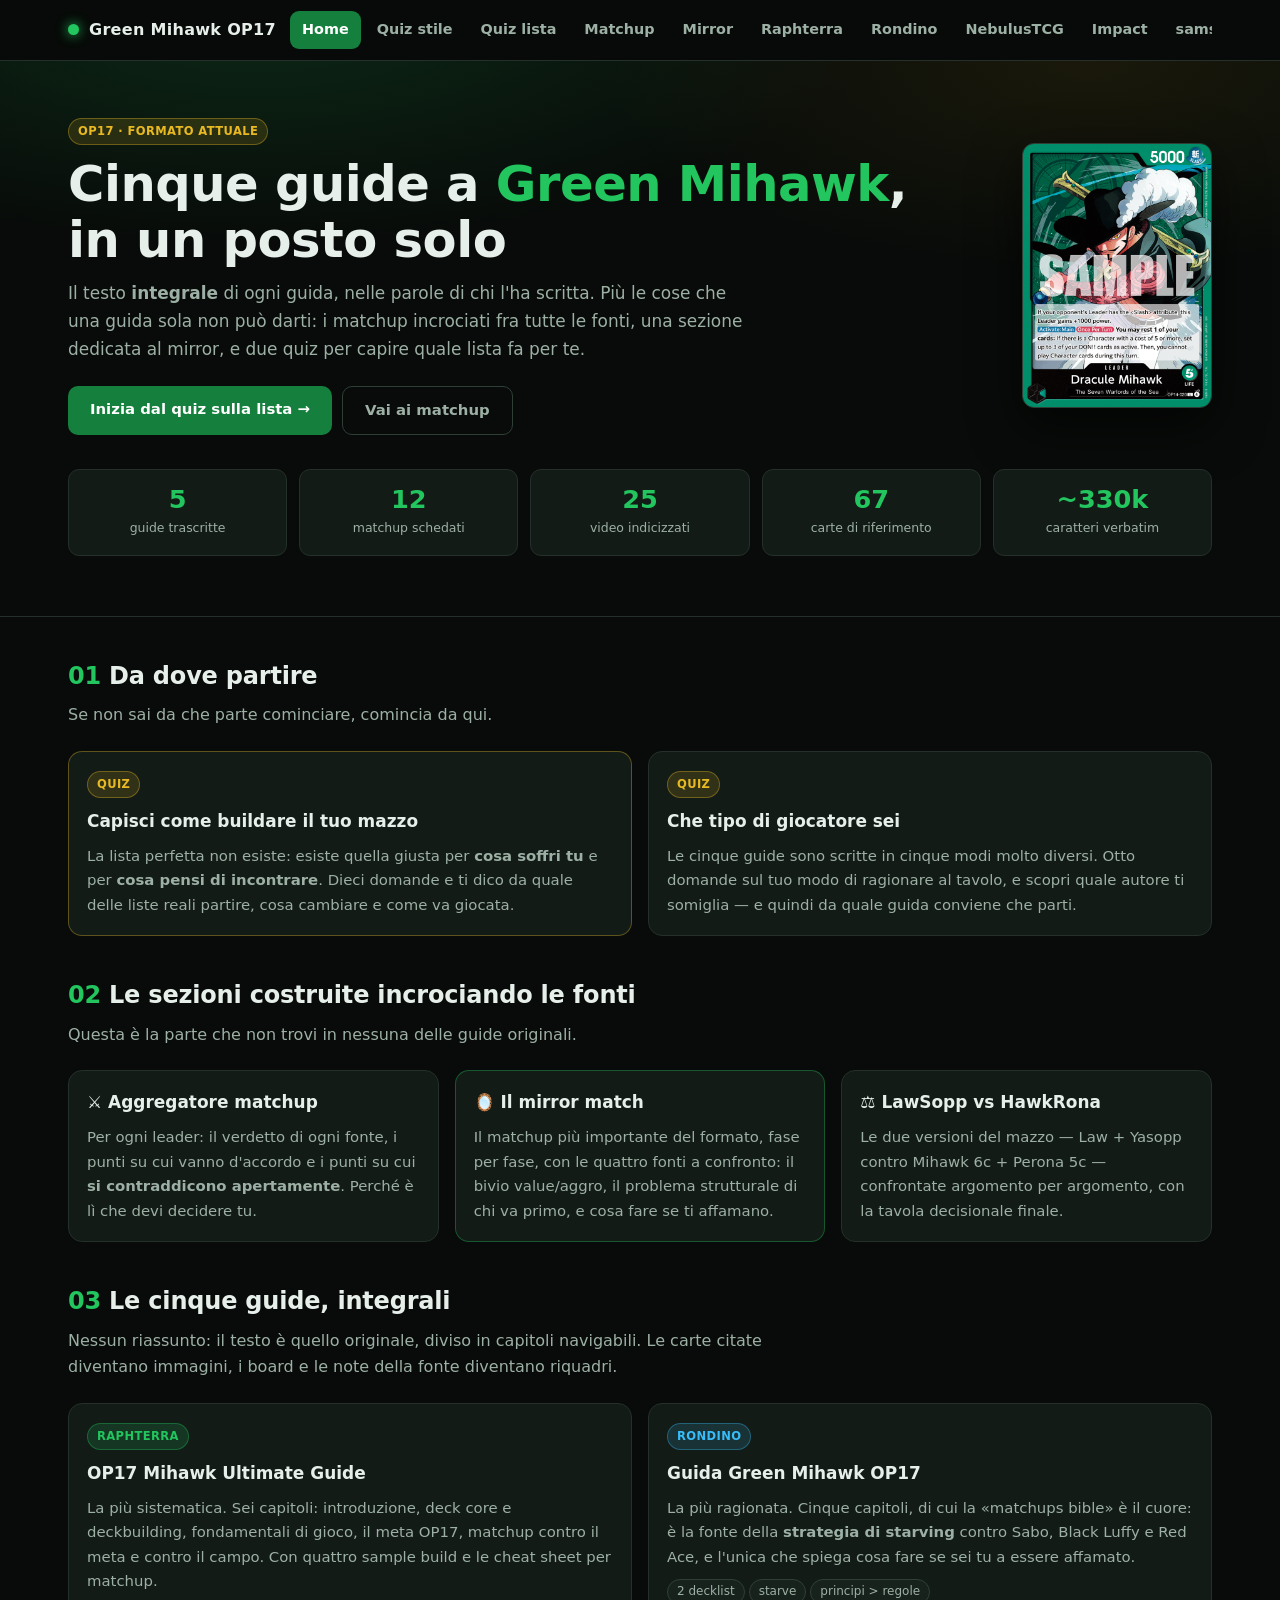
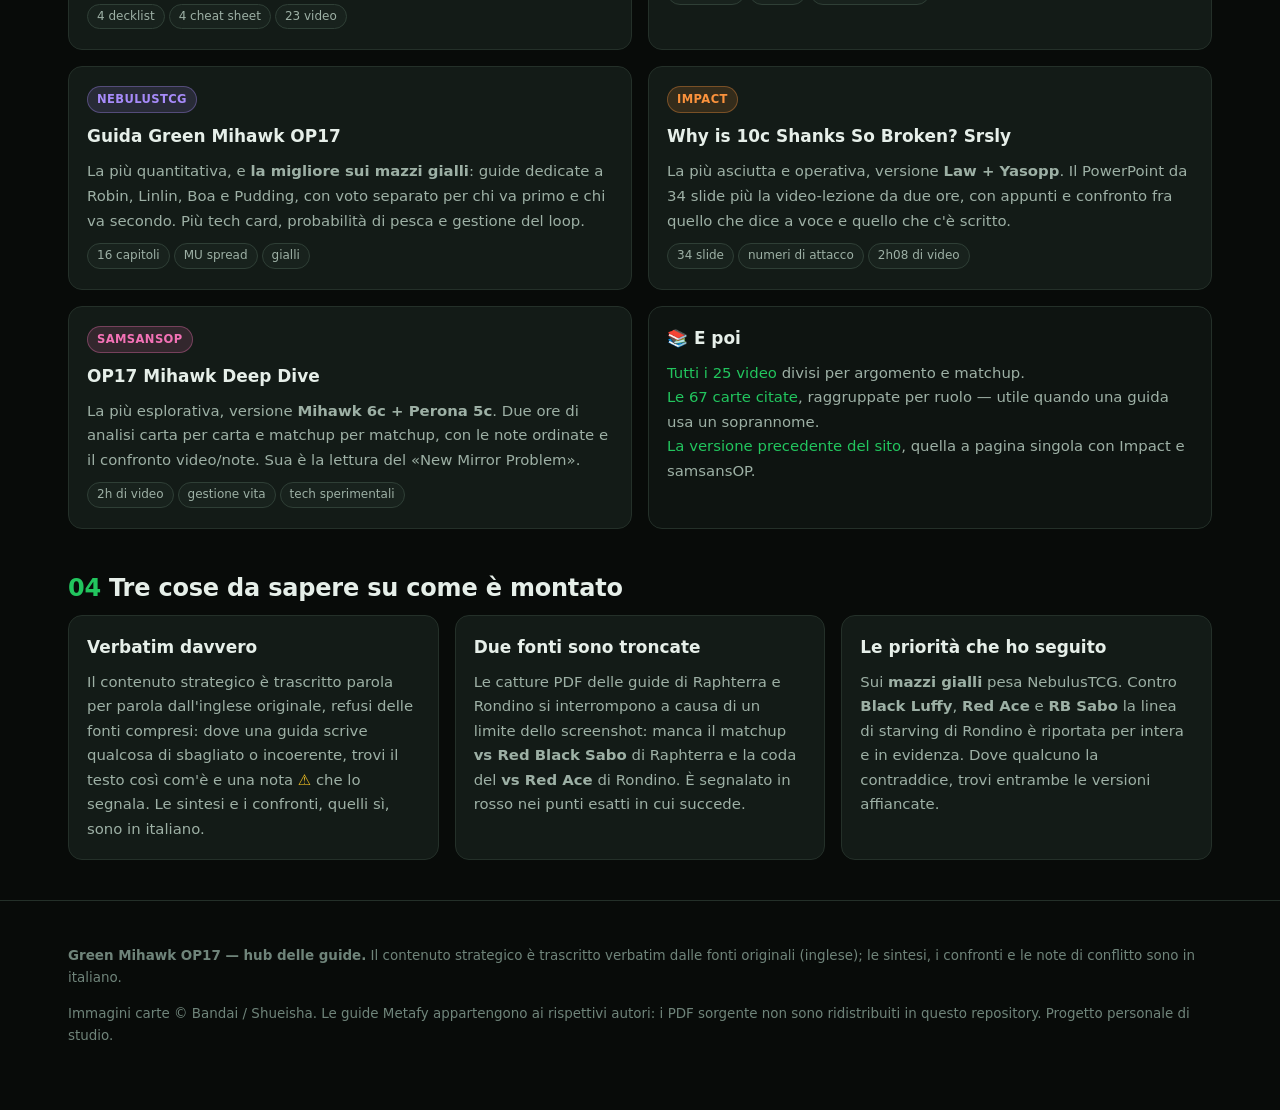
==== commit 2310300b: "Hub OP17: 5 guide integrali, aggregatore matchup, sezione mirror e 2 quiz Il sito passa da pagina si" ====
--- a/index.html
+++ b/index.html
@@ -1,2368 +1,166 @@
-<!DOCTYPE html>
-<html lang="it">
-<head>
-<meta charset="UTF-8">
-<meta name="viewport" content="width=device-width, initial-scale=1.0">
-<title>Green Mihawk OP17 — Guida integrata (Impact + samsansOP)</title>
-<meta name="description" content="Tutto quello che c'è da sapere sul Green Mihawk in OP17: filosofia, gameplan primo/secondo, fondamentali e matchup. Integra la guida PowerPoint di Josh 'Impact' Graham (Law + Yasopp) e il deep dive video di samsansOP (Mihawk 6c + Perona).">
-<style>
-:root{
-  --bg:#070d0a; --panel:#0d1712; --panel2:#12211a; --line:#1f3529;
-  --text:#eef7f0; --muted:#a3b8aa;
-  --verde:#4fd08a; --verde-deep:#1e7a4b; --verde-soft:#123c27;
-  --oro:#ffd35e; --oro-deep:#b8891c;
-  --rosso:#ff6b6b; --rosso-deep:#a83232;
-  --blu:#4ea3ff; --blu-deep:#1b5fb8;
-  --viola:#c39bff; --viola-deep:#6a3fb8;
-  --keep:#4fd08a; --cut:#ff6b6b;
-  --fs:19px;
-}
-*{box-sizing:border-box;margin:0;padding:0}
-html{scroll-behavior:smooth;-webkit-text-size-adjust:100%}
-body{background:var(--bg);color:var(--text);font-family:"Segoe UI",system-ui,-apple-system,Roboto,sans-serif;font-size:var(--fs);line-height:1.6}
-@media (min-width:900px){:root{--fs:20px}}
-::selection{background:var(--verde);color:#04140a}
-img{max-width:100%;display:block}
-[hidden]{display:none!important}
-a{color:var(--verde)}
+<!DOCTYPE html><html lang="it"><head>
+<meta charset="utf-8"><meta name="viewport" content="width=device-width,initial-scale=1">
+<title>Green Mihawk OP17 — l'hub di tutte le guide</title>
+<meta name="description" content="Cinque guide a Green Mihawk OP17 in un posto solo: testo integrale, matchup incrociati, sezione mirror e due quiz per capire come giocarlo.">
+<link rel="icon" href="data:image/svg+xml,<svg xmlns='http://www.w3.org/2000/svg' viewBox='0 0 100 100'><text y='.9em' font-size='90'>🗡️</text></svg>">
+<link rel="stylesheet" href="assets/style.css">
+</head><body>
+<header class="top"><div class="wrap topbar">
+<div class="brand"><span class="dot"></span><a href="index.html">Green Mihawk OP17</a></div>
+<nav class="main">
+<a href="index.html">Home</a>
+<a href="quiz-player.html">Quiz stile</a>
+<a href="quiz-deck.html">Quiz lista</a>
+<a href="matchup.html">Matchup</a>
+<a href="mirror.html">Mirror</a>
+<a href="guide/raphterra.html">Raphterra</a>
+<a href="guide/rondino.html">Rondino</a>
+<a href="guide/nebulus.html">NebulusTCG</a>
+<a href="guide/impact.html">Impact</a>
+<a href="guide/samsans.html">samsansOP</a>
+<a href="video.html">Video</a>
+<a href="carte.html">Carte</a>
+</nav></div></header>
 
-header{position:sticky;top:0;z-index:50;background:rgba(7,13,10,.94);backdrop-filter:blur(8px);border-bottom:1px solid var(--line)}
-.head-inner{max-width:1040px;margin:0 auto;padding:10px 14px 0;display:flex;flex-direction:column;gap:8px}
-.logo{font-weight:900;font-size:1.05rem;letter-spacing:.04em;text-transform:uppercase;display:flex;align-items:baseline;gap:10px;flex-wrap:wrap}
-.logo .g{color:var(--verde)} .logo small{font-size:.7rem;font-weight:700;color:var(--muted);letter-spacing:.14em}
-.tabs{display:flex;gap:6px;overflow-x:auto;padding-bottom:10px;scrollbar-width:none;-webkit-overflow-scrolling:touch}
-.tabs::-webkit-scrollbar{display:none}
-.tab-btn{flex:0 0 auto;cursor:pointer;border:1px solid var(--line);background:var(--panel);color:var(--muted);font-weight:800;
-  letter-spacing:.04em;font-size:.95rem;padding:10px 16px;border-radius:12px;transition:.15s;white-space:nowrap;font-family:inherit}
-.tab-btn:hover{color:var(--text)}
-.tab-btn.active{background:var(--verde-deep);border-color:var(--verde);color:#fff}
+<div class="hero"><div class="wrap">
+<div class="hero-grid">
+ <div>
+  <span class="badge b-sint">OP17 · formato attuale</span>
+  <h1 style="margin-top:12px">Cinque guide a <em>Green Mihawk</em>,<br>in un posto solo</h1>
+  <p class="sub">Il testo <b>integrale</b> di ogni guida, nelle parole di chi l'ha scritta. Più le cose che una guida
+  sola non può darti: i matchup incrociati fra tutte le fonti, una sezione dedicata al mirror,
+  e due quiz per capire quale lista fa per te.</p>
+  <div style="display:flex;gap:10px;flex-wrap:wrap;margin-top:6px">
+    <a href="quiz-deck.html" class="btn">Inizia dal quiz sulla lista →</a>
+    <a href="matchup.html" class="btn ghost">Vai ai matchup</a>
+  </div>
+ </div>
+ <img class="hero-card" src="carte/OP14-020.png" alt="Dracule Mihawk OP14-020">
+</div>
+<div class="kpi" style="margin-top:34px">
+  <div><b>5</b><span>guide trascritte</span></div>
+  <div><b>12</b><span>matchup schedati</span></div>
+  <div><b>25</b><span>video indicizzati</span></div>
+  <div><b>67</b><span>carte di riferimento</span></div>
+  <div><b>~330k</b><span>caratteri verbatim</span></div>
+</div>
+</div></div>
 
-main{max-width:1040px;margin:0 auto;padding:18px 14px 90px}
-.tab{display:none}
-.tab.show{display:block;animation:fade .25s ease}
-@keyframes fade{from{opacity:0;transform:translateY(6px)}to{opacity:1;transform:none}}
+<section><div class="wrap">
+  <h2 class="sec"><span class="n">01</span>Da dove partire</h2>
+  <p class="lede">Se non sai da che parte cominciare, comincia da qui.</p>
+  <div class="grid g2">
+    <a class="card" href="quiz-deck.html" style="border-color:rgba(232,185,35,.35)">
+      <span class="badge b-sint">Quiz</span>
+      <h3 style="margin-top:10px">Capisci come buildare il tuo mazzo</h3>
+      <p>La lista perfetta non esiste: esiste quella giusta per <b>cosa soffri tu</b> e per <b>cosa pensi di incontrare</b>.
+      Dieci domande e ti dico da quale delle liste reali partire, cosa cambiare e come va giocata.</p>
+    </a>
+    <a class="card" href="quiz-player.html">
+      <span class="badge b-sint">Quiz</span>
+      <h3 style="margin-top:10px">Che tipo di giocatore sei</h3>
+      <p>Le cinque guide sono scritte in cinque modi molto diversi. Otto domande sul tuo modo di ragionare
+      al tavolo, e scopri quale autore ti somiglia — e quindi da quale guida conviene che parti.</p>
+    </a>
+  </div>
+</div></section>
 
-.hero{border-radius:18px;padding:26px 20px;margin-bottom:16px;border:1px solid var(--line);position:relative;overflow:hidden;
-  background:linear-gradient(135deg,#0b2a1c 0%,#123d2a 55%,#1c1a0b 100%)}
-.hero .kicker{color:var(--muted);font-weight:800;font-size:.8rem;letter-spacing:.22em;text-transform:uppercase;margin-bottom:8px}
-.hero h1{font-size:clamp(1.7rem,6vw,2.7rem);line-height:1.1;letter-spacing:.01em;color:#fff}
-.hero h1 .g{color:var(--verde)} .hero h1 .o{color:var(--oro)}
-.hero .sub{margin-top:12px;color:var(--muted);font-size:1rem}
-.hero .sub b{color:var(--text)}
-.hero .pills{display:flex;gap:8px;flex-wrap:wrap;margin-top:14px}
-.pill{display:inline-block;background:rgba(255,255,255,.08);border:1px solid var(--line);color:var(--text);font-weight:800;letter-spacing:.05em;
-  padding:6px 14px;border-radius:999px;font-size:.82rem;text-transform:uppercase}
-.pill.oro{background:var(--oro);color:#1a1200;border-color:var(--oro)}
-.pill.verde{background:var(--verde-deep);color:#fff;border-color:var(--verde)}
-.pill.rosso{background:var(--rosso-deep);color:#fff;border-color:var(--rosso)}
-.pill.blu{background:var(--blu-deep);color:#fff;border-color:var(--blu)}
-.pill.viola{background:var(--viola-deep);color:#fff;border-color:var(--viola)}
-.hero-leaders{display:flex;gap:10px;justify-content:center;margin-top:18px;align-items:center}
-.hero-leaders img{width:34%;max-width:170px;border-radius:10px;box-shadow:0 8px 30px rgba(0,0,0,.6);border:1px solid rgba(255,255,255,.15)}
-.hero-leaders .vs{font-weight:900;font-size:1.6rem;color:var(--oro)}
+<section style="padding-top:0"><div class="wrap">
+  <h2 class="sec"><span class="n">02</span>Le sezioni costruite incrociando le fonti</h2>
+  <p class="lede">Questa è la parte che non trovi in nessuna delle guide originali.</p>
+  <div class="grid g3">
+    <a class="card" href="matchup.html">
+      <h3>⚔️ Aggregatore matchup</h3>
+      <p>Per ogni leader: il verdetto di ogni fonte, i punti su cui vanno d'accordo e i punti su cui
+      <b>si contraddicono apertamente</b>. Perché è lì che devi decidere tu.</p>
+    </a>
+    <a class="card" href="mirror.html" style="border-color:rgba(34,197,94,.35)">
+      <h3>🪞 Il mirror match</h3>
+      <p>Il matchup più importante del formato, fase per fase, con le quattro fonti a confronto:
+      il bivio value/aggro, il problema strutturale di chi va primo, e cosa fare se ti affamano.</p>
+    </a>
+    <a class="card" href="confronto.html">
+      <h3>⚖️ LawSopp vs HawkRona</h3>
+      <p>Le due versioni del mazzo — Law + Yasopp contro Mihawk 6c + Perona 5c — confrontate
+      argomento per argomento, con la tavola decisionale finale.</p>
+    </a>
+  </div>
+</div></section>
 
-.sec-nav{display:flex;gap:8px;flex-wrap:wrap;margin:14px 0 22px}
-.sec-nav a{font-size:.82rem;font-weight:800;letter-spacing:.04em;color:var(--muted);border:1px solid var(--line);border-radius:999px;padding:8px 14px;text-decoration:none}
-.sec-nav a:hover{color:var(--verde);border-color:var(--verde-deep)}
-
-section.block{background:var(--panel);border:1px solid var(--line);border-radius:16px;padding:22px 18px;margin-bottom:18px}
-section.block h2{font-size:1.45rem;line-height:1.2;letter-spacing:.01em;margin-bottom:14px;padding-bottom:10px;border-bottom:1px solid var(--line);color:var(--verde)}
-section.block h3{font-size:1.2rem;color:#fff;margin:18px 0 10px}
-section.block h4{font-size:1.05rem;color:var(--oro);margin:16px 0 8px;letter-spacing:.02em}
-section.block p{margin-bottom:12px}
-section.block p:last-child{margin-bottom:0}
-section.block ul,section.block ol{margin:0 0 12px 22px}
-section.block li{margin-bottom:6px}
-strong{color:var(--oro);font-weight:800}
-.fig{margin:14px 0}
-.fig img{border-radius:12px;border:1px solid var(--line);width:100%}
-.fig figcaption{font-size:.85rem;color:var(--muted);margin-top:6px;text-align:center}
-
-/* source badges: Impact (blu) / Sam (viola) / Sintesi (oro) / Confronto LawSopp vs HawkRona (verde) */
-.src{display:inline-flex;align-items:center;gap:6px;font-size:.72rem;font-weight:900;letter-spacing:.14em;text-transform:uppercase;border-radius:8px;padding:4px 10px;margin:0 0 10px;vertical-align:middle}
-.src.impact{background:var(--blu-deep);color:#fff;border:1px solid var(--blu)}
-.src.sam{background:var(--viola-deep);color:#fff;border:1px solid var(--viola)}
-.src.both{background:var(--oro);color:#1a1200;border:1px solid var(--oro)}
-.src.vs{background:var(--verde-deep);color:#fff;border:1px solid var(--verde)}
-.quote{background:var(--panel2);border:1px solid var(--line);border-left:6px solid var(--blu);border-radius:14px;padding:16px 16px 14px;margin:12px 0 16px}
-.quote.sam{border-left-color:var(--viola)}
-.quote.both{border-left-color:var(--oro)}
-.quote.vs{border-left-color:var(--verde)}
-.quote.video{border-left-color:var(--viola);border-style:dashed}
-.quote.ivideo{border-left-color:var(--blu);border-style:dashed}
-.quote h4{margin:0 0 8px;color:#fff;font-size:1.08rem}
-.quote ul,.quote ol{margin-left:20px}
-.quote li{margin-bottom:5px}
-.quote p{margin-bottom:8px}
-.quote p:last-child{margin-bottom:0}
-.quote .who{display:block;font-size:.72rem;letter-spacing:.14em;text-transform:uppercase;font-weight:900;color:var(--blu);margin-bottom:6px}
-.quote.sam .who,.quote.video .who{color:var(--viola)}
-.quote.both .who{color:var(--oro)}
-.quote.vs .who{color:var(--verde)}
-.ts{font-size:.78rem;font-weight:800;color:var(--oro);text-decoration:none;border:1px solid var(--oro-deep);border-radius:6px;padding:1px 7px;margin-left:4px;white-space:nowrap;vertical-align:middle}
-.ts:hover{color:#fff;border-color:var(--oro)}
-
-.turn{background:var(--panel2);border:1px solid var(--line);border-left:6px solid var(--verde);border-radius:14px;padding:18px 16px;margin-bottom:16px}
-.turn.primo{border-left-color:var(--oro)}
-.turn h3{font-size:1.3rem;margin:0 0 6px;color:#fff;display:flex;align-items:center;gap:10px;flex-wrap:wrap}
-.turn h3 .n{display:inline-flex;align-items:center;justify-content:center;min-width:52px;height:52px;border-radius:14px;background:var(--verde-deep);color:#fff;font-weight:900;font-size:1.1rem;padding:0 10px}
-.turn.primo h3 .n{background:var(--oro);color:#1a1200}
-.turn h3 .don{color:var(--muted);font-size:.85rem;font-weight:700}
-.turn p{margin-bottom:8px}
-.turn p:last-child{margin-bottom:0}
-
-.callout{background:linear-gradient(100deg,#ffd35e,#f2a93a);color:#241a02;font-weight:800;border-radius:12px;padding:14px 16px 14px 46px;margin:14px 0;font-size:1rem;line-height:1.5;position:relative}
-.callout::before{content:"⚔️";position:absolute;left:14px;top:13px}
-.callout b,.callout strong{color:#241a02}
-.warn{background:#2a1515;border:1px solid var(--rosso-deep);color:#ffb3b3;border-radius:12px;padding:12px 16px;margin:14px 0;font-size:.98rem}
-.warn b,.warn strong{color:#ff8a8a}
-.warn a.ts{color:#ffd0d0;border-color:#a83232}
-.note{background:#0f1a14;border:1px dashed #2f5a41;border-radius:12px;padding:12px 14px;margin:12px 0;color:var(--muted);font-size:.92rem}
-.note b{color:var(--text)}
-.box{background:#0a130e;border:1px solid var(--line);border-radius:12px;padding:14px 16px;margin:12px 0;font-size:1rem}
-.box .lbl{display:block;font-size:.72rem;font-weight:900;letter-spacing:.18em;text-transform:uppercase;color:var(--verde);margin-bottom:8px}
-.box ul,.box ol{margin-left:20px}
-.box li{margin-bottom:6px}
-.box p{margin-bottom:8px}
-.box p:last-child{margin-bottom:0}
-
-.minicards{display:flex;flex-wrap:wrap;gap:10px;align-items:center;margin:10px 0}
-.minicards img{width:88px;border-radius:7px;border:1px solid var(--line)}
-.minicards .plus{color:var(--muted);font-weight:900;font-size:1.3rem}
-.minicards .or{color:var(--muted);font-weight:800;font-size:.8rem;letter-spacing:.12em;margin:0 6px;text-transform:uppercase}
-.minicards .arrow{color:var(--oro);font-weight:900;font-size:1.3rem}
-.chips{display:flex;flex-wrap:wrap;gap:8px;margin:8px 0 12px}
-.chip{display:inline-flex;align-items:center;gap:8px;background:var(--panel2);border:1px solid var(--line);border-radius:999px;padding:6px 12px 6px 6px;font-weight:800;font-size:.92rem}
-.chip img{width:34px;border-radius:5px}
-.chip.keep{border-color:var(--keep)} .chip.keep::after{content:"✓";color:var(--keep);font-weight:900}
-.chip.cut{border-color:var(--cut);opacity:.85} .chip.cut::after{content:"✗";color:var(--cut);font-weight:900}
-.chip.n{border-color:var(--oro)}
-.chip .cnt{background:var(--oro);color:#1a1200;font-weight:900;border-radius:6px;padding:0 7px;font-size:.85rem}
-
-.cardrow{display:flex;gap:16px;background:var(--panel2);border:1px solid var(--line);border-radius:14px;padding:16px;margin-bottom:14px}
-.cardrow img{width:150px;align-self:flex-start;border-radius:9px;border:1px solid var(--line);flex:0 0 auto}
-.cardrow h4{color:var(--oro);font-size:1.1rem;margin:0 0 2px}
-.cardrow .id{font-size:.78rem;color:var(--muted);font-weight:800;letter-spacing:.06em;margin-bottom:6px}
-.cardrow .nick{font-size:.85rem;color:var(--verde);font-weight:800;margin-bottom:8px}
-.cardrow .eff{font-size:.9rem;color:var(--muted);background:#0a130e;border-radius:10px;padding:10px 12px;margin-bottom:8px;line-height:1.45}
-.cardrow .eff.trig{border:1px dashed var(--oro-deep)}
-.cardrow p{margin-bottom:8px;font-size:1rem}
-@media (max-width:620px){.cardrow{flex-direction:column}.cardrow img{width:140px}}
-
-table.t{width:100%;border-collapse:collapse;margin:10px 0;font-size:.95rem}
-table.t th,table.t td{border:1px solid var(--line);padding:9px 10px;text-align:left;vertical-align:top}
-table.t th{background:var(--panel2);text-transform:uppercase;font-size:.72rem;letter-spacing:.12em;color:var(--muted)}
-.tscroll{overflow-x:auto}
-@media (max-width:640px){table.t{font-size:.84rem} table.t th,table.t td{padding:7px 8px} table.t th{font-size:.66rem}}
-.fav{color:var(--verde);font-weight:900} .pari{color:var(--oro);font-weight:900} .sfav{color:var(--rosso);font-weight:900}
-
-.cardgrid{display:grid;grid-template-columns:repeat(auto-fill,minmax(140px,1fr));gap:14px;margin-top:12px}
-.cardgrid.opp{grid-template-columns:repeat(auto-fill,minmax(120px,1fr))}
-.dcard{position:relative;text-align:center}
-.dcard img{width:100%;border-radius:9px;border:1px solid var(--line)}
-.dcard .cnt{position:absolute;top:7px;right:7px;background:var(--oro);color:#1a1200;font-weight:900;border-radius:8px;padding:2px 9px;font-size:.9rem;box-shadow:0 2px 8px rgba(0,0,0,.6)}
-.dcard .cnt.q{background:var(--viola-deep);color:#fff;border:1px solid var(--viola)}
-.dcard .nm{font-size:.82rem;margin-top:6px;font-weight:800;line-height:1.3}
-.dcard .id{font-size:.7rem;color:var(--muted);font-weight:700}
-
-.two{display:grid;grid-template-columns:1fr 1fr;gap:14px}
-@media (max-width:640px){.two{grid-template-columns:1fr}}
-.kv{display:grid;grid-template-columns:auto 1fr;gap:6px 14px;font-size:1rem}
-.kv b{color:var(--muted);font-weight:800}
-.mu-head{display:flex;gap:14px;align-items:center;margin-bottom:12px;flex-wrap:wrap}
-.mu-head img{width:96px;border-radius:8px;border:1px solid var(--line)}
-.mu-head .pills{display:flex;gap:8px;flex-wrap:wrap;margin-top:6px}
-.video-wrap{position:relative;padding-top:56.25%;border-radius:14px;overflow:hidden;border:1px solid var(--line);background:#000;margin:12px 0}
-.video-wrap iframe{position:absolute;inset:0;width:100%;height:100%;border:0}
-.chap{display:grid;grid-template-columns:auto 1fr;gap:6px 14px;font-size:.98rem}
-.chap a{font-weight:900;text-decoration:none;color:var(--oro);white-space:nowrap}
-.chap span{color:var(--text)}
-
-/* quiz "Che mazzo sei?" */
-.qz-q{background:var(--panel2);border:1px solid var(--line);border-radius:14px;padding:16px;margin-bottom:14px}
-.qz-q h3{font-size:1.08rem;color:#fff;margin:0 0 12px;display:flex;gap:10px;align-items:baseline}
-.qz-q h3 .qn{display:inline-flex;align-items:center;justify-content:center;min-width:30px;height:30px;border-radius:9px;background:var(--verde-deep);color:#fff;font-size:.9rem;font-weight:900;flex:0 0 auto}
-.qz-opt{display:block;width:100%;text-align:left;cursor:pointer;background:var(--panel);border:1px solid var(--line);color:var(--text);font-family:inherit;font-size:.98rem;line-height:1.45;border-radius:10px;padding:10px 14px;margin-bottom:8px;transition:.15s}
-.qz-opt:hover{border-color:var(--verde-deep)}
-.qz-opt.sel{background:var(--verde-soft);border-color:var(--verde);font-weight:800}
-.qz-progress{font-size:.85rem;font-weight:800;letter-spacing:.08em;color:var(--muted);margin:12px 0;text-transform:uppercase}
-.qz-card{border-radius:16px;border:1px solid var(--line);padding:20px 18px;margin:14px 0;background:var(--panel2)}
-.qz-card.sam{border-color:var(--viola);box-shadow:0 0 0 1px var(--viola) inset}
-.qz-card.impact{border-color:var(--blu);box-shadow:0 0 0 1px var(--blu) inset}
-.qz-card.tie{border-color:var(--oro);box-shadow:0 0 0 1px var(--oro) inset}
-.qz-card h3{margin:0 0 10px;font-size:1.35rem;color:#fff}
-.qz-card .who{display:block;font-size:.72rem;letter-spacing:.14em;text-transform:uppercase;font-weight:900;color:var(--muted);margin-bottom:6px}
-.qz-card p{margin-bottom:10px}
-.qz-card p:last-child{margin-bottom:0}
-.qz-card a{font-weight:800}
-
-footer{max-width:1040px;margin:0 auto;padding:20px 14px;color:#6b7f70;font-size:.82rem;text-align:center;line-height:1.5}
-.back-top{position:fixed;right:14px;bottom:14px;background:var(--panel2);border:1px solid var(--line);color:var(--text);border-radius:12px;padding:10px 14px;text-decoration:none;font-size:.95rem;font-weight:800;z-index:40}
-.next{display:flex;justify-content:space-between;gap:10px;margin-top:20px;flex-wrap:wrap}
-.next button{cursor:pointer;background:var(--panel2);border:1px solid var(--line);color:var(--text);font-weight:800;font-size:1rem;padding:12px 16px;border-radius:12px;font-family:inherit}
-.next button:hover{border-color:var(--verde)}
-</style>
-</head>
-<body>
-
-<header>
-  <div class="head-inner">
-    <div class="logo"><span class="g">Green Mihawk</span> <small>GUIDA INTEGRATA · OP17</small></div>
-    <nav class="tabs" id="tabs">
-      <button class="tab-btn" data-tab="home">🏠 Filosofia</button>
-      <button class="tab-btn" data-tab="deck">🃏 Deck</button>
-      <button class="tab-btn" data-tab="gameplan">🎯 Gameplan</button>
-      <button class="tab-btn" data-tab="matchup">⚔️ Matchup</button>
-      <button class="tab-btn" data-tab="video">🎬 Video</button>
-      <button class="tab-btn" data-tab="quiz">🧭 Che mazzo sei?</button>
-      <button class="tab-btn" data-tab="carte">📇 Carte</button>
-    </nav>
+<section style="padding-top:0"><div class="wrap">
+  <h2 class="sec"><span class="n">03</span>Le cinque guide, integrali</h2>
+  <p class="lede">Nessun riassunto: il testo è quello originale, diviso in capitoli navigabili.
+  Le carte citate diventano immagini, i board e le note della fonte diventano riquadri.</p>
+  <div class="grid g2">
+    <a class="card" href="guide/raphterra.html">
+      <span class="badge b-raph">Raphterra</span>
+      <h3 style="margin-top:10px">OP17 Mihawk Ultimate Guide</h3>
+      <p>La più sistematica. Sei capitoli: introduzione, deck core e deckbuilding, fondamentali di gioco,
+      il meta OP17, matchup contro il meta e contro il campo. Con quattro sample build e le cheat sheet per matchup.</p>
+      <p style="margin-top:8px"><span class="pill">4 decklist</span><span class="pill">4 cheat sheet</span><span class="pill">23 video</span></p>
+    </a>
+    <a class="card" href="guide/rondino.html">
+      <span class="badge b-rond">Rondino</span>
+      <h3 style="margin-top:10px">Guida Green Mihawk OP17</h3>
+      <p>La più ragionata. Cinque capitoli, di cui la «matchups bible» è il cuore: è la fonte della
+      <b>strategia di starving</b> contro Sabo, Black Luffy e Red Ace, e l'unica che spiega cosa fare se sei tu a essere affamato.</p>
+      <p style="margin-top:8px"><span class="pill">2 decklist</span><span class="pill">starve</span><span class="pill">principi &gt; regole</span></p>
+    </a>
+    <a class="card" href="guide/nebulus.html">
+      <span class="badge b-neb">NebulusTCG</span>
+      <h3 style="margin-top:10px">Guida Green Mihawk OP17</h3>
+      <p>La più quantitativa, e <b>la migliore sui mazzi gialli</b>: guide dedicate a Robin, Linlin, Boa e Pudding,
+      con voto separato per chi va primo e chi va secondo. Più tech card, probabilità di pesca e gestione del loop.</p>
+      <p style="margin-top:8px"><span class="pill">16 capitoli</span><span class="pill">MU spread</span><span class="pill">gialli</span></p>
+    </a>
+    <a class="card" href="guide/impact.html">
+      <span class="badge b-impact">Impact</span>
+      <h3 style="margin-top:10px">Why is 10c Shanks So Broken? Srsly</h3>
+      <p>La più asciutta e operativa, versione <b>Law + Yasopp</b>. Il PowerPoint da 34 slide più la video-lezione
+      da due ore, con appunti e confronto fra quello che dice a voce e quello che c'è scritto.</p>
+      <p style="margin-top:8px"><span class="pill">34 slide</span><span class="pill">numeri di attacco</span><span class="pill">2h08 di video</span></p>
+    </a>
   </div>
-</header>
-
-<main>
-
-<!-- ======================= HOME / FILOSOFIA ======================= -->
-<div class="tab" id="tab-home">
-  <div class="hero">
-    <div class="kicker">OP17 · The World's Strongest Warriors · aggiornata 1 set 2026</div>
-    <h1><span class="g">Green Mihawk</span> — <span class="o">tutto quello che c'è da sapere</span></h1>
-    <div class="sub">Filosofia, gameplan primo/secondo, fondamentali e matchup del Mihawk verde in OP17. Integra due guide: il PowerPoint <b>«Why is 10c Shanks So Broken? Srsly»</b> di Josh "Impact" Graham con la sua video-lezione <b>«Hawk Guide Law/Yasopp Version»</b> (versione <b>Law + Yasopp</b>) e il deep dive video <b>«op17 mihawk deep dive»</b> di samsansOP con le sue note ordinate (versione <b>Mihawk 6c + Perona</b>) — più il documento comparativo <b>«LawSopp vs HawkRona»</b>, integrato per argomenti in tutta la guida e distillato nel quiz <b>«Che mazzo sei?»</b>.</div>
-    <div class="pills">
-      <span class="pill verde">Midrange aggressivo</span>
-      <span class="pill oro">Finisher: 10 Shanks + Luna</span>
-      <span class="pill blu">Impact · Law + Yasopp</span>
-      <span class="pill viola">Sam · Mihawk + Perona</span>
-    </div>
-    <div class="hero-leaders">
-      <img src="carte/OP14-020.png" alt="Dracule Mihawk leader">
-      <span class="vs">+</span>
-      <img src="carte/OP17-022.png" alt="Shanks 10 costi">
+  <div class="grid g2" style="margin-top:16px">
+    <a class="card" href="guide/samsans.html">
+      <span class="badge b-sam">samsansOP</span>
+      <h3 style="margin-top:10px">OP17 Mihawk Deep Dive</h3>
+      <p>La più esplorativa, versione <b>Mihawk 6c + Perona 5c</b>. Due ore di analisi carta per carta e matchup per matchup,
+      con le note ordinate e il confronto video/note. Sua è la lettura del «New Mirror Problem».</p>
+      <p style="margin-top:8px"><span class="pill">2h di video</span><span class="pill">gestione vita</span><span class="pill">tech sperimentali</span></p>
+    </a>
+    <div class="card" style="background:var(--bg2)">
+      <h3>📚 E poi</h3>
+      <p><a href="video.html">Tutti i 25 video</a> divisi per argomento e matchup.<br>
+      <a href="carte.html">Le 67 carte citate</a>, raggruppate per ruolo — utile quando una guida usa un soprannome.<br>
+      <a href="versione-precedente.html">La versione precedente del sito</a>, quella a pagina singola con Impact e samsansOP.</p>
     </div>
   </div>
+</div></section>
 
-  <div class="note"><b>Come leggere la guida.</b> Ogni blocco ha un'etichetta di fonte: <span class="src impact">Impact</span> = testo <b>verbatim</b> delle slide del pptx (Law + Yasopp); <span class="src sam">Sam</span> = testo <b>verbatim</b> delle note ordinate del video di samsansOP (Mihawk + Perona); i blocchi tratteggiati <b>«Sam · dal video»</b> (viola) e <b>«Impact · dal video»</b> (blu) sono aggiunte prese direttamente dai rispettivi video, con timestamp cliccabile; <span class="src vs">LawSopp vs HawkRona</span> = punti dal documento comparativo che mette le due versioni fianco a fianco (bordo verde); <span class="src both">Sintesi</span> = confronto/integrazione scritto per questa guida. Il contenuto strategico è lasciato in inglese per non alterarlo; titoli e sintesi sono in italiano. Le ⚠️ segnalano i punti in cui le note non coincidono con quello che Sam dice nel video.</div>
+<section style="padding-top:0"><div class="wrap">
+  <h2 class="sec"><span class="n">04</span>Tre cose da sapere su come è montato</h2>
+  <div class="grid g3">
+    <div class="card"><h3>Verbatim davvero</h3>
+      <p>Il contenuto strategico è trascritto parola per parola dall'inglese originale, refusi delle fonti compresi:
+      dove una guida scrive qualcosa di sbagliato o incoerente, trovi il testo così com'è e una nota
+      <span style="color:var(--gold)">⚠️</span> che lo segnala. Le sintesi e i confronti, quelli sì, sono in italiano.</p></div>
+    <div class="card"><h3>Due fonti sono troncate</h3>
+      <p>Le catture PDF delle guide di Raphterra e Rondino si interrompono a causa di un limite dello screenshot:
+      manca il matchup <b>vs Red Black Sabo</b> di Raphterra e la coda del <b>vs Red Ace</b> di Rondino.
+      È segnalato in rosso nei punti esatti in cui succede.</p></div>
+    <div class="card"><h3>Le priorità che ho seguito</h3>
+      <p>Sui <b>mazzi gialli</b> pesa NebulusTCG. Contro <b>Black Luffy</b>, <b>Red Ace</b> e <b>RB Sabo</b>
+      la linea di starving di Rondino è riportata per intera e in evidenza. Dove qualcuno la contraddice,
+      trovi entrambe le versioni affiancate.</p></div>
+  </div>
+</div></section>
 
-  <div class="sec-nav">
-    <a href="#h-30s">In 30 secondi</a><a href="#h-fonti">Le due fonti</a><a href="#h-cosa">Cos'è il deck</a><a href="#h-op17">Identità OP17</a><a href="#h-confronto">Dove concordano / divergono</a>
-  </div>
-
-  <section class="block" id="h-30s">
-    <h2>In 30 secondi</h2>
-    <div class="callout">Mihawk verde è un <b>midrange aggressivo con finisher rush</b>: usa i 3 DON!! gratis del leader (più 1 dello stage) per sviluppare corpi da 6000 <b>e</b> spingere danno ogni turno, pesca tantissimo con searcher / Samurai / Kin'emon, e chiude con <b>10 Shanks</b> (12000 rush che riposa tutto il board avversario) + <b>Luna</b> che congela quel board + <b>Vander Decken</b> che rimuove il corpo che conta. <b>Law & Bepo</b> resta a 1 copia come seconda bomba. Il mirror è il matchup più importante e si vince a chi <b>arriva prima a Shanks + Luna</b>: per questo vai <b>secondo</b> nel mirror e non scendere a 0 vite con leggerezza.</div>
-    <div class="two">
-      <div class="box"><span class="lbl">Entrambe le fonti concordano</span>
-        <ul>
-          <li>Il deck vuole <b>chiudere in fretta</b>: non è più il Mihawk OP14 che allungava con Law/Bepo.</li>
-          <li>Shanks + Luna (+ Decken) è la fine partita che definisce OP17.</li>
-          <li><b>1 sola Law & Bepo</b>: seconda bomba, non piano principale.</li>
-          <li>Rad Beam / Billions vale più degli altri 3k perché <b>difende i corpi</b> a metà partita.</li>
-          <li>Mirror: vai <b>secondo</b>; contra i colpi piccoli perché Shanks colpisce troppo forte.</li>
-          <li>Non tenere in mano gli eventi: i DON!! finiscono tutti nel turno Shanks + Luna.</li>
-        </ul>
-      </div>
-      <div class="box"><span class="lbl">Dove le due versioni divergono</span>
-        <ul>
-          <li><b>Shell 5-6 costi</b>: Impact gioca 4 Law 6c + 4 Yasopp; Sam preferisce 6c Mihawk + 5c Perona (più forte nel mirror e vs bombe grosse).</li>
-          <li><b>For Fun</b>: 2 copie per Impact (vs Saul); Sam non la considera prioritaria.</li>
-          <li><b>Stun Bonney</b> (OP07): Sam la testa come tech da mirror andando primo; nel pptx per Impact era solo un tech possibile, ma nella video-lezione (1 set) anche lui ne gioca 2 («this Bonney card is broken») — questa divergenza si è chiusa.</li>
-          <li><b>Coffin Boat</b>: 2 per entrambi, ma Sam ne giocava 1 e considera un terzo solo "convincibile".</li>
-          <li><b>Vs Sabo</b>: Impact fa board control con Yasopp sui 2 costi; Sam (senza Yasopp) <b>attacca</b> e sconsiglia lo "starve" completo.</li>
-          <li><b>Vs Kaido</b>: entrambi vanno <b>primi</b>, ma Sam dice che è l'unico matchup in cui lo fa.</li>
-          <li><b>In una riga</b>: Sam alza il <i>floor</i> (meno mani fallite), Impact alza il <i>ceiling</i> di tempo (più pressione). Indeciso? C'è il quiz «Che mazzo sei?».</li>
-        </ul>
-      </div>
-    </div>
-  </section>
-
-  <section class="block" id="h-fonti">
-    <h2>Le due fonti</h2>
-    <div class="two">
-      <div class="quote"><span class="who">Fonte 1 · Impact</span>
-        <h4>«Why is 10c Shanks So Broken? Srsly — A Mihawk Guide in OP17» (pptx + video-lezione 2h08)</h4>
-        <p>PowerPoint di 34 slide di <b>Josh "Impact" Graham</b>. Quattro parti: intro al deck, il deck (decklist + tech + mulligan + curve primo/secondo), fondamentali e gameplay, matchup (Mihawk, Rocks, Sabo, Kaido, Robin, Enel). Versione <b>Law + Yasopp</b>. Dal 1 set 2026 c'è anche la sua <a href="https://www.youtube.com/watch?v=EkvbqZMAk5w">video-lezione della guida</a> («Hawk Guide Law/Yasopp Version», 2h07m) con appunti: le slide commentate a voce più esempi, numeri d'attacco e Q&amp;A — i dettagli nuovi sono integrati in tutta la guida nei blocchi tratteggiati blu, il video è nel tab 🎬.</p>
-        <div class="minicards"><img src="carte/OP13-031.png" alt="Trafalgar Law"><span class="plus">+</span><img src="carte/OP17-031.png" alt="Yasopp"></div>
-      </div>
-      <div class="quote sam"><span class="who">Fonte 2 · samsansOP</span>
-        <h4>«op17 mihawk deep dive» (video 2h00 + note ordinate)</h4>
-        <p>Sessione video di <b>Sam (samsansOP)</b> del 29 ago 2026, registrata a Orlando prima del regionale, più le note strutturate del video. Copre: cosa è cambiato da OP16.5, scelte di lista (Decken, Shanks, Luna, Stun Bonney, shell Mihawk vs Law, Law/Bepo, Boats, Rad Beam, perché no Stronger/For Fun/DMG), mirror, Sabo, Rocks, Kaido, Big Mom gialli/Robin, Ace Luffy, principi generali, più 33 domande del Q&amp;A. Versione <b>Mihawk 6c + Perona 5c</b>. Nel video Sam dice che Josh (Impact) è «really high on» la lista Law/Yasopp: le due fonti sono quindi le due scuole di pensiero dello stesso gruppo di test.</p>
-        <div class="minicards"><img src="carte/ST32-003.png" alt="Dracule Mihawk 6c"><span class="plus">+</span><img src="carte/OP14-033.png" alt="Perona 5c"></div>
-      </div>
-    </div>
-    <div class="quote vs"><span class="who">Risorsa 3 · il confronto «LawSopp vs HawkRona»</span>
-      <h4>«Mihawk+Perona vs Law+Yasopp»</h4>
-      <p>Documento comparativo che mette le due scuole fianco a fianco su una quarantina di argomenti (identità, shell 5-6 costi, bombe, mirror, Sabo, gestione delle risorse) e chiude con una «Fast Decision Table» per scegliere la lista. Battezza le due versioni <b>HawkRona</b> (Sam · 6c Mihawk + Perona) e <b>LawSopp</b> (Impact · Law + Yasopp). I suoi punti sono integrati in tutta la guida nei blocchi col bordo verde, sezione per sezione; la tavola decisionale è diventata il quiz <b>«Che mazzo sei?»</b>.</p>
-      <div class="next" style="justify-content:flex-start;margin-top:10px"><button data-go="quiz">🧭 In crisi su quale giocare? Fai il quiz</button></div>
-    </div>
-  </section>
-
-  <section class="block" id="h-cosa">
-    <h2>Cos'è il deck (e cosa non è)</h2>
-    <div class="quote"><span class="who">Impact · Slide 3 — What The Deck Is</span>
-      <ul>
-        <li>Midrange Deck</li>
-        <li>Rush Finisher</li>
-        <li>Builds Board by developing sticky characters quickly.</li>
-        <li>Finds follow-up plays consistently due to the immense amount of card draw.</li>
-        <li>Aggressive leaning.</li>
-        <li>Really fundamentals heavy deck. Requires good understanding of how to play midrange decks well. Requires good understanding of how to play One Piece well.</li>
-      </ul>
-    </div>
-    <div class="quote"><span class="who">Impact · Slide 4 — What The Deck Isn't</span>
-      <ul>
-        <li>Not a control deck.</li>
-        <li>Though it is able to control the board and win resource battles if it has to, your primary win condition is dealing damage, not grinding people out of the game.</li>
-        <li>The deck uses freezes to push tempo, not extend the game.</li>
-        <li>This isn't OP14 style Mihawk where Law and Bepo was used to extend games multiple turns and use boss monsters like Mihawk and Shanks to control the opponent. It is meant to end games quickly.</li>
-      </ul>
-    </div>
-    <div class="two">
-      <div class="quote"><span class="who">Impact · Slide 5 — Deck's Strengths</span>
-        <ul>
-          <li>Very consistent. Key pieces are searchable with Otama and Perona.</li>
-          <li>Lots of card draw means you will be able to filter towards unsearchable pieces (Vander Decken, Yasopp, Coffin Boat)</li>
-          <li>Deck cheats an unbelievable amount of DON every turn. 4 extra DON between leader and stage.</li>
-          <li>Deck is strong at racing because of Shanks and Luna.</li>
-          <li>Deck is strong at ending games quickly because the excess DON from leader skill lets you develop attackers while attacking for more damage.</li>
-        </ul>
-      </div>
-      <div class="quote"><span class="who">Impact · Slide 6 — Decks Weaknesses</span>
-        <ul>
-          <li>Deck can be weak to early aggression or explosive starts.</li>
-          <li>The deck has a higher than normal brick count (It is a GREEN deck so it is to be expected) so it requires a little bit more micro managing than most decks.</li>
-          <li>Deck can be weak to large characters that are outside of Luna range if you don't have Vander Decken early.</li>
-          <li>Other than that - no real weaknesses. This is an incredibly overtuned deck.</li>
-        </ul>
-      </div>
-    </div>
-    <div class="box"><span class="lbl">Il motore in una riga (Sintesi)</span>
-      <div class="minicards"><img src="carte/OP14-020.png" alt="Mihawk leader"><span class="plus">+</span><img src="carte/OP14-039.png" alt="Coffin Boat"><span class="arrow">→</span><img src="carte/OP01-055.png" alt="You Can Be My Samurai"><span class="plus">+</span><img src="carte/ST32-001.png" alt="Kin'emon"><span class="arrow">→</span><img src="carte/OP17-022.png" alt="Shanks"><span class="plus">+</span><img src="carte/OP08-036.png" alt="Electrical Luna"></div>
-      <p>Il leader (5000, +1000 se il leader avversario è &lt;Slash&gt;) riposa 1 carta e attiva 3 DON!! se hai un personaggio da 5+ in campo (poi non puoi più giocare personaggi nel turno); lo stage ne riattiva 1 a fine turno. Quei DON!! "gratis" pagano Samurai, Kin'emon, searcher ed eventi mentre attacchi per 7000 con i corpi da 6000. Le carte in più ti portano a Shanks (12000 rush: attiva 2 DON!! e riposa tutti i personaggi avversari) e a Luna (i personaggi riposati da 7 costi o meno non si rialzano).</p>
-    </div>
-  </section>
-
-  <section class="block" id="h-op17">
-    <h2>Identità OP17: cosa è cambiato da OP16.5</h2>
-    <div class="quote sam"><span class="who">Sam · Session Overview</span>
-      <p>Sam OP17 Mihawk session focuses on how the deck has changed from OP16.5 and why the new Shanks, Vander Decken, Luna, and stun package has reshaped both deckbuilding and matchup strategy. Her broad conclusion is:</p>
-      <ul>
-        <li>Mihawk is likely the strongest overall deck in the current OP17 environment.</li>
-        <li>It is not necessarily Tier 0, and Kaido, Sabo, Robin, and other decks remain valid tournament choices.</li>
-        <li>Mihawk's mirror is the matchup that matters most for serious tournament preparation.</li>
-        <li>The deck's main advantage is no longer only Law/Bepo endgames. It now has a Shanks plus Vander Decken plus Luna endgame that can invalidate entire boards.</li>
-        <li>Deck construction should prioritize strong mirror performance while retaining enough tools to beat Sabo, Rocks, Kaido, yellow Big Mom decks, and other important field decks.</li>
-      </ul>
-    </div>
-    <div class="quote video"><span class="who">Sam · dal video</span>
-      <ul>
-        <li><a class="ts" href="https://www.youtube.com/watch?v=MB2ejUdFAkY&t=49s">00:00:49</a> Mihawk is "the most likely thing that any of us play in a tournament"; "my opinion is not that it's tier zero"; Kaido is "a very reasonable deck to play for a tournament", especially for nationals.</li>
-        <li><a class="ts" href="https://www.youtube.com/watch?v=MB2ejUdFAkY&t=98s">00:01:38</a> "There is a lot of internal disagreement right now about how the deck list should look."</li>
-        <li><a class="ts" href="https://www.youtube.com/watch?v=MB2ejUdFAkY&t=480s">00:08:00</a> "Stats say" Mihawk is best "by a considerable margin"; her group found some ways to win the mirror going first without tech, but not reliable ones.</li>
-        <li><a class="ts" href="https://www.youtube.com/watch?v=MB2ejUdFAkY&t=2137s">00:35:37</a> "47 of these cards are the same" across everyone's lists: the Stun Bonney and Bepo slots are where people differ.</li>
-      </ul>
-    </div>
-    <div class="quote sam"><span class="who">Sam · The OP17 Mihawk Game Plan</span>
-      <p>OP17 Mihawk is still fundamentally built around the same strong Wano core: Searchers · Samurai effects · Perona · Oden · Mihawk · Law/Bepo · Rad Beam · Efficient board development · Strong event-based defense.</p>
-      <p>The deck still wants to:</p>
-      <ol>
-        <li>Develop a 5-cost body on its first relevant curve turn.</li>
-        <li>Build efficient 6-cost and 5-cost combinations.</li>
-        <li>Use Perona and Oden to prevent the opponent's board from converting.</li>
-        <li>Generate card advantage through Samurai, searchers, Mihawk filtering, and Oden.</li>
-        <li>Transition into a late-game bomb turn.</li>
-        <li>Use high leader power, Luna, Shanks, Vander Decken, or Law/Bepo to finish.</li>
-      </ol>
-      <p><b>What has changed is the endgame.</b> In OP16.5, Mihawk mirrors often became Law/Bepo wars. Stun cards were less important because the opponent's board frequently could not convert anyway. In OP17, Shanks changes that. When Mihawk plays Shanks:</p>
-      <ul>
-        <li>Opponent's board can be rested.</li>
-        <li>Luna can freeze the board.</li>
-        <li>Vander Decken can remove a key large body.</li>
-        <li>Mihawk can attack with a 12k threat on the same turn.</li>
-        <li>The opponent is often pushed to zero life while their board is disabled.</li>
-      </ul>
-      <p>This means stuns now have much more value because Shanks creates the board state that makes Luna devastating.</p>
-    </div>
-    <div class="box"><span class="lbl">Il turno Shanks (Sam)</span>
-      <div class="minicards"><img src="carte/OP17-022.png" alt="Shanks"><span class="plus">+</span><img src="carte/OP06-033.png" alt="Vander Decken IX"><span class="plus">+</span><img src="carte/OP08-036.png" alt="Electrical Luna"></div>
-      <ol>
-        <li>Establish enough board earlier in the game.</li>
-        <li>Play Shanks.</li>
-        <li>Rest or force opposing bodies sideways.</li>
-        <li>Use Vander Decken to remove the most important target.</li>
-        <li>Use Luna to freeze the remaining board.</li>
-        <li>Attack with a 12k body and other existing attackers.</li>
-        <li>Put the opponent at zero or nearly zero.</li>
-        <li>Force the opponent to respond immediately without a functional board.</li>
-      </ol>
-      <p>Shanks is especially strong in the mirror because it removes the old assumption that medium bodies automatically retain value into Law/Bepo turns.</p>
-      <div class="note">⚠️ Nel video i singoli pezzi ci sono tutti, ma la forma "a checklist numerata" è una sintesi di chi ha scritto le note.</div>
-    </div>
-  
-    <div class="quote ivideo"><span class="who">Impact · dal video (1 set 2026)</span>
-      <ul>
-        <li><a class="ts" href="https://www.youtube.com/watch?v=EkvbqZMAk5w&t=1210s">00:20:10</a> La matematica che rende Shanks rotto: «It is more efficient to attack for 5-17 with Shanks than it is to just attack 15 when your opponent has no life. I think this is the first time that it is more efficient to play a rush character and just attack with it than it is to just full jam the leader. […] Instead of asking your opponent for 11k counter, you're asking your opponent for <b>14k counter</b> on the last turn of the game.»</li>
-        <li><a class="ts" href="https://www.youtube.com/watch?v=EkvbqZMAk5w&t=416s">00:06:56</a> I DON!! gratis quantificati: «Every turn is four extra DON!! between leader and stage. When you combine Shanks, it's <b>six extra DON!!</b>» — e sul turno a 10: «It's actually 16 if you have the stage. It's actually 17 if you have Smoker. It's like stupid.» (<a class="ts" href="https://www.youtube.com/watch?v=EkvbqZMAk5w&t=1584s">00:26:24</a>)</li>
-        <li><a class="ts" href="https://www.youtube.com/watch?v=EkvbqZMAk5w&t=509s">00:08:29</a> Brick count quantificato: «Most decks play like 10 to 11 bricks. Mihawk plays like <b>18</b> just because it is a green deck» — ma il draw del colore compensa, «similar to Rocks».</li>
-        <li><a class="ts" href="https://www.youtube.com/watch?v=EkvbqZMAk5w&t=649s">00:10:49</a> Previsione ban: «Deck is pretty overtuned… kind of broken. I think we will likely play this month without any bans, but I could see October or November — probably by EB05 release they'll probably <b>limit Shanks</b>, not Mihawk», perché leader skill + DON!! gratis di Shanks nello stesso turno sono troppi.</li>
-      </ul>
-    </div>
-  </section>
-
-  <section class="block" id="h-confronto">
-    <h2>Dove concordano e dove divergono</h2>
-    <span class="src both">Sintesi</span>
-    <div class="tscroll"><table class="t">
-      <thead><tr><th>Tema</th><th>Impact (Law + Yasopp)</th><th>Sam (Mihawk + Perona)</th></tr></thead>
-      <tbody>
-        <tr><td>Natura del deck</td><td>Midrange aggressivo con rush finisher; «meant to end games quickly».</td><td>Stesso core Wano; «transition into a late-game bomb turn»; il mirror è la priorità di costruzione.</td></tr>
-        <tr><td>Shell 5-6 costi</td><td>4 Law 6c + 4 Yasopp: double develop, Yasopp riposa e si rialza, board control presto.</td><td>6c Mihawk + 5c Perona: corpo più grosso che resta in piedi, filtra i brick, Perona blocca 2 attacchi da 6k. «Every card in this deck is worse with Law than with Mihawk except the Stun Bonney».</td></tr>
-        <tr><td>Law & Bepo</td><td>1 copia: allunga di un turno, punisce chi gioca attorno a Shanks.</td><td>Poche copie (non «five» bombe): seconda bomba che comprime Shanks+Decken+Luna in una carta.</td></tr>
-        <tr><td>Vander Decken</td><td>4 copie: removal e set-up di Luna; chiave vs 7-8 costi (Kata/Teach) e vs Shiki.</td><td>«Close to standard»: nasce per Sabo, buono «by accident» nel mirror; esiste anche una build senza Decken (Bonney + Bepo).</td></tr>
-        <tr><td>Luna</td><td>2 copie; «games are won or lost by how many turns you can stall with Luna».</td><td>Molto più importante che in OP16.5: converte Shanks in un pacchetto tempo che chiude. Unica eccezione: vs Kaido è «uniquely bad».</td></tr>
-        <tr><td>Eventi 3k</td><td>3 Billions + 2 For Fun (vs Saul).</td><td>Più Rad Beam (difende i corpi); no Stronger, For Fun poco affidabile, DMG meno necessaria.</td></tr>
-        <tr><td>Coffin Boat</td><td>2 copie.</td><td>2 copie (prima 1); giocala sempre a meno che i DON!! servano per Luna.</td></tr>
-        <tr><td>Stun Bonney</td><td>Tech possibile (OP07 Jewelry Bonney).</td><td>Tech attivo nel mirror andando primo: toglie all'avversario il turno Shanks. Buona anche vs Big Mom gialli e per togliere King a Kaido.</td></tr>
-        <tr><td>Mirror</td><td>Vai secondo; si gioca sul danno; contra i colpi piccoli; trova le Luna.</td><td>Vai secondo «for sure»; chi arriva prima a Shanks+Luna vince; stai ad almeno 2 vite prima del loro turno a 10 DON!!.</td></tr>
-        <tr><td>Sabo</td><td>Vai secondo; Yasopp sui 2 costi, Oden sui Loki, For Fun sui Saul; 45-55 (50-50 con i tech).</td><td>Matchup peggiore ma «I don't feel that bad about it»; ~60% andando secondo; <b>attacca</b>, non fare starve completo; Law/Bepo chiude.</td></tr>
-        <tr><td>Rocks</td><td>Vai secondo; Luna spacca tutto ma occhio a Captain John + "Usopp event"; Decken sui Shiki.</td><td>Molto favorevole soprattutto secondo; board 6+5 in piedi, Rad Beam vs Shiki, Shanks+Luna; Kyo non cambia molto; attacca a 8 non a 7.</td></tr>
-        <tr><td>Kaido</td><td>Vai primo; attacca per 7000 con i personaggi; Yasopp rialza Shanks vs 10 Mom.</td><td>«The only matchup where you want to pick first»; Oden su 7 e 9 per fermare King; se mancano King vinci sempre; Luna da scartare.</td></tr>
-        <tr><td>Robin / Big Mom gialli</td><td>Vai primo; Yasopp toglie i 4k; Shanks+Decken+Luna sui 4k è la win con.</td><td>Favorevole; congela i piccoli attaccanti, spingili bassi prima delle cure; Stun Bonney sul primo turno Big Mom (vs Robin può voler dire sul tuo 6).</td></tr>
-        <tr><td>Enel</td><td>Vai primo; pressa una vita a turno, Oden sugli Enel grossi, Shanks sui Reiju.</td><td>— (non trattato)</td></tr>
-        <tr><td>Ace Luffy (RG)</td><td>— (non trattato)</td><td>«I don't have a great answer»: Oden sul loro corpo, attacca, contra la seconda vita; favorito secondo.</td></tr>
-        <tr><td>Black (Elbaph) Luffy</td><td>— (non trattato)</td><td>Stesso piano di Sabo ma attacchi più piccoli: sempre in faccia.</td></tr>
-      </tbody>
-    </table></div>
-    <div class="quote vs"><span class="who">LawSopp vs HawkRona · il confronto in cinque punti</span>
-      <ul>
-        <li><b>Stessa natura, due leve.</b> Entrambe sono midrange aggressivi proattivi: nessuna delle due scuole pensa che il Mihawk OP17 debba giocare da control lento. Ma Sam costruisce per un <b>floor più alto</b> — ridurre le mani fallite e arrivare al pivot Shanks con le carte, il board, le vite e i counter giusti — mentre Impact costruisce per un <b>ceiling di tempo più alto</b>: board veloce, DON!! extra convertiti in attacchi, avversario forzato dentro il kill range di Shanks.</li>
-        <li><b>Fonte del vantaggio.</b> HawkRona migliora la <b>qualità</b> delle risorse: card quality, sequencing pulito, filtraggio, timing dei freeze, disruption nel mirror. LawSopp aumenta la <b>quantità</b> e la velocità di conversione: volume di pescate, search ripetute, double development, pressione resiliente di Yasopp, attacchi coi DON!! gratis.</li>
-        <li><b>Punto debole.</b> HawkRona rinuncia a un po' di board control diretto (soprattutto vs Sabo) non sfruttando Yasopp a pieno; LawSopp può pescare il mix sbagliato di setup e brick, restare senza bersagli per Law o incastrarsi nel sequencing Samurai/Law. In breve: <b>scegli Sam se odi l'inconsistenza, scegli Impact se odi perdere il board presto</b>.</li>
-        <li><b>Skill test.</b> Sono entrambi mazzi difficili, ma nei punti opposti della partita: HawkRona testa life mapping, soglie di counter, quando saltare uno sviluppo di poco valore e la navigazione della corsa alle bombe; LawSopp testa il sequencing — search prima di Law, gestione dei bersagli, protezione del board, breakpoint di danno, letali multi-step.</li>
-        <li><b>Le due lezioni da portarsi a casa</b> (qualunque lista tu giochi): da Sam, «pescare di più non è migliorare la mano» — è la matematica di vite e counter a decidere se Shanks vince davvero. Da Impact, «non giocare Mihawk passivo» — costruisci board, converti i DON!! gratis in 7k e mappa l'avversario dentro il range di Shanks. Insieme sono i fondamentali più solidi del deck.</li>
-      </ul>
-      <div class="next" style="justify-content:flex-start;margin-top:10px"><button data-go="quiz">🧭 Ancora indeciso? Fai il quiz «Che mazzo sei?»</button></div>
-    </div>
-  
-    <div class="quote ivideo"><span class="who">Impact · dal video — la replica sul mirror (1 set 2026)</span>
-      <p>Alla domanda diretta se la build Mihawk/Perona sia migliore nel mirror: <a class="ts" href="https://www.youtube.com/watch?v=EkvbqZMAk5w&t=3272s">00:54:32</a> «I think it's like <b>marginal</b>. If it's better, it's only slightly better. I also really like Law because I really like Bonney-Law. […] I played against several of the Mihawk-Perona builds and I beat them all — Law was very critical in resetting my Bonney so I can stun them off multiple 10-Shanks.» E l'argomento-torneo: «The Yasopp stuff actually helps you <b>beat the decks that are actually trying to beat you</b>. So you're more likely to go far in a tournament, instead of trying to beat up on the mirrors — I think mirrors are fundamentals games anyway.» (<a class="ts" href="https://www.youtube.com/watch?v=EkvbqZMAk5w&t=3320s">00:55:20</a>) Fino alla previsione: «I think the Hawk-Perona build is going to get <b>gapped</b> by the Stun Bonney-Law stuff.» (<a class="ts" href="https://www.youtube.com/watch?v=EkvbqZMAk5w&t=7017s">01:56:57</a>)</p>
-    </div>
-  </section>
-
-  <div class="next"><span></span><button data-go="deck">Avanti: Deck →</button></div>
-</div>
-
-<!-- ======================= DECK ======================= -->
-<div class="tab" id="tab-deck">
-  <div class="hero">
-    <div class="kicker">Le due versioni del deck</div>
-    <h1><span class="g">Versione A</span> Law + Yasopp <span class="o">·</span> <span class="g">Versione B</span> Mihawk + Perona</h1>
-    <div class="sub">Sam nel video: «47 of these cards are the same». Il core Wano (searcher, Kin'emon, Samurai, Oden, Kawamatsu, Decken, Shanks, Luna, Rad Beam, Boat, 1 Law/Bepo) è identico; cambiano lo slot da 5-6 costi (Law 6c + Yasopp <b>oppure</b> 6c Mihawk + 5c Perona) e i tech (For Fun / Stun Bonney).</div>
-  </div>
-
-  <div class="sec-nav">
-    <a href="#d-a">Versione A · Impact</a><a href="#d-b">Versione B · Sam</a><a href="#d-frame">Lista nel video</a><a href="#d-shell">Confronto shell</a><a href="#d-scelte">Scelte di lista (Sam)</a><a href="#d-tech">Tech e carte scartate</a>
-  </div>
-
-  <section class="block" id="d-a">
-    <h2>Versione A — Law + Yasopp (Impact)</h2>
-    <span class="src impact">Impact · Slide 8 — The Decklist - Standard Decklist</span>
-    <figure class="fig"><img src="img/decklist-impact-law-yasopp.png" alt="Decklist standard di Impact"><figcaption>La decklist standard dal pptx (50 carte). Conteggio ricavato dalle pile nell'immagine.</figcaption></figure>
-    <div class="cardgrid">
-      <div class="dcard"><img src="carte/OP14-020.png" alt="Dracule Mihawk"><span class="cnt">L</span><div class="nm">Dracule Mihawk</div><div class="id">OP14-020</div></div>
-      <div class="dcard"><img src="carte/OP07-022.png" alt="Otama"><span class="cnt">4</span><div class="nm">Otama</div><div class="id">OP07-022</div></div>
-      <div class="dcard"><img src="carte/OP12-034.png" alt="Perona"><span class="cnt">4</span><div class="nm">Perona (1c)</div><div class="id">OP12-034</div></div>
-      <div class="dcard"><img src="carte/ST32-001.png" alt="Kin'emon"><span class="cnt">4</span><div class="nm">Kin'emon</div><div class="id">ST32-001</div></div>
-      <div class="dcard"><img src="carte/OP06-033.png" alt="Vander Decken IX"><span class="cnt">4</span><div class="nm">Vander Decken IX</div><div class="id">OP06-033</div></div>
-      <div class="dcard"><img src="carte/OP12-023.png" alt="Kawamatsu"><span class="cnt">4</span><div class="nm">Kawamatsu</div><div class="id">OP12-023</div></div>
-      <div class="dcard"><img src="carte/OP17-031.png" alt="Yasopp"><span class="cnt">4</span><div class="nm">Yasopp</div><div class="id">OP17-031</div></div>
-      <div class="dcard"><img src="carte/ST32-002.png" alt="Kouzuki Oden"><span class="cnt">4</span><div class="nm">Kouzuki Oden</div><div class="id">ST32-002</div></div>
-      <div class="dcard"><img src="carte/OP13-031.png" alt="Trafalgar Law"><span class="cnt">4</span><div class="nm">Trafalgar Law (6c)</div><div class="id">OP13-031</div></div>
-      <div class="dcard"><img src="carte/OP17-022.png" alt="Shanks"><span class="cnt">4</span><div class="nm">Shanks (10c)</div><div class="id">OP17-022</div></div>
-      <div class="dcard"><img src="carte/ST24-004.png" alt="Law & Bepo"><span class="cnt">1</span><div class="nm">Law &amp; Bepo</div><div class="id">ST24-004</div></div>
-      <div class="dcard"><img src="carte/OP01-055.png" alt="You Can Be My Samurai!!"><span class="cnt">4</span><div class="nm">You Can Be My Samurai!!</div><div class="id">OP01-055</div></div>
-      <div class="dcard"><img src="carte/OP06-038.png" alt="Billion-fold World Trichiliocosm"><span class="cnt">3</span><div class="nm">Billion-fold World Trichiliocosm</div><div class="id">OP06-038</div></div>
-      <div class="dcard"><img src="carte/OP14-037.png" alt="For Fun"><span class="cnt">2</span><div class="nm">For Fun</div><div class="id">OP14-037</div></div>
-      <div class="dcard"><img src="carte/OP08-036.png" alt="Electrical Luna"><span class="cnt">2</span><div class="nm">Electrical Luna</div><div class="id">OP08-036</div></div>
-      <div class="dcard"><img src="carte/OP14-039.png" alt="Coffin Boat"><span class="cnt">2</span><div class="nm">Coffin Boat</div><div class="id">OP14-039</div></div>
-    </div>
-    <div class="note"><b>Nota su Kawamatsu.</b> Il 5c 6000 vanilla con counter 2000 è nel deck perché è {Fish-Man}: è la carta da scartare per attivare Vander Decken IX (che KO un personaggio riposato). Sam nel video: «you will very consistently have a thing to pitch for the Decken».</div>
-
-    <h3>Le carte chiave secondo Impact</h3>
-    <div class="quote"><span class="who">Impact · Slide 11 — Key Cards</span>
-      <ul>
-        <li>Perona, she finds everything</li>
-        <li>Kinemon - helps filter bricks, Law / Samurai target, helps draw towards unsearchable pieces.</li>
-        <li>Shanks. This card DOES EVERYTHING. It's a finisher, it's removal, it sets up removal, it sets up Luna. Broken card. Will eventually be pair banned with this leader. Super broken to have a 5 cost 12000 rusher.</li>
-        <li>Law, allows you to double develop. Putting in Yasopp rested doesn't matter as Yasopp will restand itself.</li>
-        <li>Yasopp is broken. Board control tool in the early game. Very difficult to deal with without hard removal. Also restands your Shanks (important vs Purple or Rocks)</li>
-      </ul>
-    </div>
-    <div class="box"><span class="lbl">Perché "5 cost 12000 rusher" (Sintesi)</span><p>Shanks costa 10, ma il leader ti ha appena riattivato 3 DON!! e Shanks stesso ne riattiva 2 quando entra: i DON!! effettivamente "persi" sono 5. Per lo stesso motivo Impact scrive «Ends the game with a Shanks + 5 extra DON to swing out».</p></div>
-    <div class="quote"><span class="who">Impact · Slide 9 — Possible Techs</span>
-      <div class="chips">
-        <span class="chip"><img src="carte/OP06-035.png" alt="Hody Jones">Hody Jones</span>
-        <span class="chip"><img src="carte/ST32-003.png" alt="Mihawk 6c">Mihawk 6c + <img src="carte/OP14-033.png" alt="Perona 5c">Perona</span>
-        <span class="chip"><img src="carte/OP10-030.png" alt="Smoker">Smoker</span>
-        <span class="chip"><img src="carte/OP12-037.png" alt="Dead Man's Game">Dead Mans Game</span>
-        <span class="chip"><img src="carte/OP07-026.png" alt="Jewelry Bonney">OP07 Jewelry Bonney</span>
-        <span class="chip"><img src="carte/ST24-004.png" alt="Law & Bepo">Law and Bepo</span>
-      </div>
-      <div class="note">Gli ID delle tech non sono nel pptx: Hody = OP06-035 (7c rush, riposa 2 carte/DON!!), Smoker = presumibilmente OP10-030 (5c 7000 Banish, attiva 1 DON!!), OP07 Bonney = OP07-026 (la "Stun Bonney" di Sam).</div>
-    </div>
-  
-    <div class="quote ivideo"><span class="who">Impact · dal video — flex slot e lista già aggiornata (1 set 2026)</span>
-      <ul>
-        <li><a class="ts" href="https://www.youtube.com/watch?v=EkvbqZMAk5w&t=834s">00:13:54</a> I flex slot dichiarati: «The cards that I consider flex are <b>the Law and Bepo, the For Funs, the fourth Shanks</b> probably.»</li>
-        <li><a class="ts" href="https://www.youtube.com/watch?v=EkvbqZMAk5w&t=834s">00:13:54</a> Perché 4 Shanks: «I personally like four Shanks because I think it's really important to hit <b>back-to-back Shanks</b> in almost every matchup. And if you play four of it, it's easy to pitch the first one off Kin'emon. […] When I played three, I had to take it off searches more than I like to.»</li>
-        <li><a class="ts" href="https://www.youtube.com/watch?v=EkvbqZMAk5w&t=879s">00:14:39</a> La wishlist: «I would love to play more stages, but I can't. I would like to play a third Luna, but I don't know if there's space. I would like to play a fourth Billion.»</li>
-        <li><a class="ts" href="https://www.youtube.com/watch?v=EkvbqZMAk5w&t=6621s">01:50:21</a> <b>La lista che gioca nei VOD non è più quella della slide 8</b>: «From the deck list in the guide it's: <b>cut the For Funs, add another Billion, cut the Law/Bepo, two Bonney</b>» — copiata da una top-4 cinese (<a class="ts" href="https://www.youtube.com/watch?v=EkvbqZMAk5w&t=5483s">01:31:23</a> «very important to try other people's decks»). Risultato: 4 Shanks · 4 Rad Beam · 2 Luna · 2 Boat · 2 Stun Bonney · 0 For Fun · 0 Law&amp;Bepo. È diversa anche dal frame «17hawklaw» di Sam qui sotto (3 Shanks / 3 Luna / 3 Rad Beam / 1 Bepo).</li>
-        <li>⚠️ Ambivalenza dichiarata: a voce continua a raccomandare il singolo Law/Bepo («I usually recommend to play the single Law/Bepo», <a class="ts" href="https://www.youtube.com/watch?v=EkvbqZMAk5w&t=2233s">00:37:13</a>) ma la lista che ha giocato lo taglia per le 2 Bonney.</li>
-      </ul>
-    </div>
-  </section>
-
-  <section class="block" id="d-b">
-    <h2>Versione B — Mihawk 6c + Perona 5c (Sam)</h2>
-    <span class="src sam">Sam · lista ricostruita dal video</span>
-    <div class="warn"><b>Attenzione:</b> Sam condivide lo schermo ma <b>non legge la lista carta per carta</b>. I conteggi certi detti a voce sono solo <b>4 Samurai</b> e <b>2 Coffin Boat</b>; per il resto la griglia sotto usa la struttura "47 carte uguali" + le carte che lei dichiara di giocare. I numeri in viola con «?» sono <b>non dichiarati</b>. La lista completa sarebbe stata pubblicata su Codex dopo la sessione. Per i conteggi più probabili del core vedi la <a href="#d-frame">lista «17hawklaw» visibile nel video</a> (3 Shanks, 3 Rad Beam, 3 Luna, 4 Oden, 4 Decken, 2 Boat, 1 Law/Bepo).</div>
-    <div class="cardgrid">
-      <div class="dcard"><img src="carte/OP14-020.png" alt="Dracule Mihawk"><span class="cnt">L</span><div class="nm">Dracule Mihawk</div><div class="id">OP14-020</div></div>
-      <div class="dcard"><img src="carte/OP07-022.png" alt="Otama"><span class="cnt q">?</span><div class="nm">Otama</div><div class="id">«searchers»</div></div>
-      <div class="dcard"><img src="carte/OP12-034.png" alt="Perona"><span class="cnt q">?</span><div class="nm">Perona (1c)</div><div class="id">«searchers»</div></div>
-      <div class="dcard"><img src="carte/ST32-001.png" alt="Kin'emon"><span class="cnt q">?</span><div class="nm">Kin'emon</div><div class="id">core Wano</div></div>
-      <div class="dcard"><img src="carte/OP06-033.png" alt="Vander Decken IX"><span class="cnt q">?</span><div class="nm">Vander Decken IX</div><div class="id">«pretty standard»</div></div>
-      <div class="dcard"><img src="carte/OP12-023.png" alt="Kawamatsu"><span class="cnt q">?</span><div class="nm">Kawamatsu</div><div class="id">pitch per Decken</div></div>
-      <div class="dcard"><img src="carte/ST32-002.png" alt="Kouzuki Oden"><span class="cnt q">?</span><div class="nm">Kouzuki Oden</div><div class="id">«the Odens»</div></div>
-      <div class="dcard"><img src="carte/ST32-003.png" alt="Dracule Mihawk 6c"><span class="cnt q">?</span><div class="nm">Dracule Mihawk (6c)</div><div class="id">no split 2/2 con Law</div></div>
-      <div class="dcard"><img src="carte/OP14-033.png" alt="Perona 5c"><span class="cnt q">?</span><div class="nm">Perona (5c)</div><div class="id">«the Mihawk and the Perona»</div></div>
-      <div class="dcard"><img src="carte/OP07-026.png" alt="Jewelry Bonney"><span class="cnt q">1?</span><div class="nm">Jewelry Bonney "Stun"</div><div class="id">«this slot»</div></div>
-      <div class="dcard"><img src="carte/OP17-022.png" alt="Shanks"><span class="cnt q">?</span><div class="nm">Shanks (10c)</div><div class="id">solo il 10c</div></div>
-      <div class="dcard"><img src="carte/ST24-004.png" alt="Law & Bepo"><span class="cnt q">?</span><div class="nm">Law &amp; Bepo</div><div class="id">«don't need five» bombe</div></div>
-      <div class="dcard"><img src="carte/OP01-055.png" alt="You Can Be My Samurai!!"><span class="cnt">4</span><div class="nm">You Can Be My Samurai!!</div><div class="id">«four for sure»</div></div>
-      <div class="dcard"><img src="carte/OP06-038.png" alt="Rad Beam"><span class="cnt q">3+?</span><div class="nm">Billion-fold "Rad Beam"</div><div class="id">«this many Rads», prima 2</div></div>
-      <div class="dcard"><img src="carte/OP08-036.png" alt="Electrical Luna"><span class="cnt q">?</span><div class="nm">Electrical Luna</div><div class="id">«a lot of Lunas»</div></div>
-      <div class="dcard"><img src="carte/OP14-039.png" alt="Coffin Boat"><span class="cnt">2</span><div class="nm">Coffin Boat</div><div class="id">prima 1</div></div>
-    </div>
-    <div class="quote video"><span class="who">Sam · dal video — evidenze sui conteggi</span>
-      <ul>
-        <li><a class="ts" href="https://www.youtube.com/watch?v=MB2ejUdFAkY&t=2460s">00:41:00</a> "I think you should play four Samurai for sure. You really want to see multiple of them in most games and if you can't convert them you can pitch them to Mihawks."</li>
-        <li><a class="ts" href="https://www.youtube.com/watch?v=MB2ejUdFAkY&t=1343s">00:22:23</a> "In earlier versions of my deck I was playing two Rad Beams and ten 2ks and one Boat… the other thing I could see happening is that you cut a Rad Beam"; "I could be convinced to play a third [Boat]".</li>
-        <li><a class="ts" href="https://www.youtube.com/watch?v=MB2ejUdFAkY&t=1763s">00:29:23</a> Sul numero di bombe: "I just don't think that you need five… what really matters is that you draw two" (a volte ne basta una). ⚠️ Le note scrivono «four copies»: Sam non dice mai "four".</li>
-        <li><a class="ts" href="https://www.youtube.com/watch?v=MB2ejUdFAkY&t=433s">00:07:13</a> Stun Bonney: "you could put tech for that matchup in this slot" (singolare).</li>
-        <li><a class="ts" href="https://www.youtube.com/watch?v=MB2ejUdFAkY&t=1872s">00:31:12</a> Niente 7c né 9c Shanks: "you don't get to play either seven or nine Shanks because of Decken existing, they just trade too well with you. The nine is functionally interchangeable with the Decken anyway… the seven you shouldn't be willing to turn sideways."</li>
-        <li><a class="ts" href="https://www.youtube.com/watch?v=MB2ejUdFAkY&t=2293s">00:38:13</a> Split 2 Law / 2 Mihawk? "All of the cards in this deck are worse with Law than with Mihawk except for the stun Bonney."</li>
-        <li><a class="ts" href="https://www.youtube.com/watch?v=MB2ejUdFAkY&t=6897s">01:54:57</a> Quanto è buona la lista? "Very good in the mirror… very good vs everything except for Sabo, and I don't feel that bad about the Sabo matchup. This is the most you can build for the mirror within reason."</li>
-      </ul>
-    </div>
-    <div class="quote sam"><span class="who">Sam · Wano Core</span>
-      <p>Sam considers the Wano engine largely unchanged and non-negotiable. The core gives Mihawk: reliable early development · card selection · Samurai conversion · access to multiple 6-cost plays · Perona and Oden lines · filtered access to major threats · a consistent way to generate value over a long game.</p>
-      <p>She is very high on playing four Samurai effects. The deck wants to see several in a game, especially in the mirror where extra draws, extra filtering, and card economy are major sources of edge. If Samurai becomes unusable late, it can still be pitched through Mihawk filtering. That makes it much less punishing to play four copies.</p>
-    </div>
-  </section>
-
-
-  <section class="block" id="d-frame">
-    <h2>La lista vista nel video: «17hawklaw»</h2>
-    <span class="src sam">Sam · frame del video (miniatura YouTube)</span>
-    <figure class="fig"><img src="img/video-frame-17hawklaw.jpg" alt="Frame del video: decklist 17hawklaw in OPTCGSim"><figcaption>Frame della sessione (OPTCGSim, file «..17hawklaw», 51/51 con il leader). Conteggio ricavato dalle pile.</figcaption></figure>
-    <div class="cardgrid">
-      <div class="dcard"><img src="carte/OP14-020.png" alt="Dracule Mihawk"><span class="cnt">L</span><div class="nm">Dracule Mihawk</div><div class="id">OP14-020</div></div>
-      <div class="dcard"><img src="carte/OP07-022.png" alt="Otama"><span class="cnt">4</span><div class="nm">Otama</div><div class="id">OP07-022</div></div>
-      <div class="dcard"><img src="carte/OP12-034.png" alt="Perona (1c)"><span class="cnt">4</span><div class="nm">Perona (1c)</div><div class="id">OP12-034</div></div>
-      <div class="dcard"><img src="carte/ST32-001.png" alt="Kin'emon"><span class="cnt">4</span><div class="nm">Kin'emon</div><div class="id">ST32-001</div></div>
-      <div class="dcard"><img src="carte/OP06-033.png" alt="Vander Decken IX"><span class="cnt">4</span><div class="nm">Vander Decken IX</div><div class="id">OP06-033</div></div>
-      <div class="dcard"><img src="carte/OP07-026.png" alt="Jewelry Bonney "Stun""><span class="cnt">2</span><div class="nm">Jewelry Bonney "Stun"</div><div class="id">OP07-026</div></div>
-      <div class="dcard"><img src="carte/OP12-023.png" alt="Kawamatsu"><span class="cnt">4</span><div class="nm">Kawamatsu</div><div class="id">OP12-023</div></div>
-      <div class="dcard"><img src="carte/OP17-031.png" alt="Yasopp"><span class="cnt">4</span><div class="nm">Yasopp</div><div class="id">OP17-031</div></div>
-      <div class="dcard"><img src="carte/ST32-002.png" alt="Kouzuki Oden"><span class="cnt">4</span><div class="nm">Kouzuki Oden</div><div class="id">ST32-002</div></div>
-      <div class="dcard"><img src="carte/OP13-031.png" alt="Trafalgar Law (6c)"><span class="cnt">4</span><div class="nm">Trafalgar Law (6c)</div><div class="id">OP13-031</div></div>
-      <div class="dcard"><img src="carte/OP17-022.png" alt="Shanks (10c)"><span class="cnt">3</span><div class="nm">Shanks (10c)</div><div class="id">OP17-022</div></div>
-      <div class="dcard"><img src="carte/ST24-004.png" alt="Law &amp; Bepo"><span class="cnt">1</span><div class="nm">Law &amp; Bepo</div><div class="id">ST24-004</div></div>
-      <div class="dcard"><img src="carte/OP01-055.png" alt="You Can Be My Samurai!!"><span class="cnt">4</span><div class="nm">You Can Be My Samurai!!</div><div class="id">OP01-055</div></div>
-      <div class="dcard"><img src="carte/OP06-038.png" alt="Billion-fold "Rad Beam""><span class="cnt">3</span><div class="nm">Billion-fold "Rad Beam"</div><div class="id">OP06-038</div></div>
-      <div class="dcard"><img src="carte/OP08-036.png" alt="Electrical Luna"><span class="cnt">3</span><div class="nm">Electrical Luna</div><div class="id">OP08-036</div></div>
-      <div class="dcard"><img src="carte/OP14-039.png" alt="Coffin Boat"><span class="cnt">2</span><div class="nm">Coffin Boat</div><div class="id">OP14-039</div></div>
-    </div>
-    <div class="note"><b>Cos'è questa lista.</b> Il file si chiama «17hawklaw» ed è la <b>versione Law + Yasopp</b> come la costruisce il gruppo di Sam (probabilmente mostrata quando parla della «more common Law+Yasopp build», <a class="ts" href="https://www.youtube.com/watch?v=MB2ejUdFAkY&t=673s">00:11:13</a>): rispetto a Impact ha <b>2 Stun Bonney</b> e <b>3 Luna</b> al posto delle 2 For Fun, e <b>3 Shanks</b> invece di 4. Non è la lista personale di Sam (che gioca 6c Mihawk + 5c Perona al posto di Law + Yasopp), ma dato che «47 of these cards are the same» i conteggi del core (4 searcher ×3, 4 Decken, 4 Kawamatsu, 4 Oden, 4 Samurai, 3 Rad Beam, 3 Luna, 2 Boat, 1 Law/Bepo, 3 Shanks) sono la miglior indicazione disponibile anche per la Versione B. Il frame è l'unico visibile: lo stream video non è scaricabile senza runtime JS, quindi la lista Mihawk + Perona resta ricostruita.</div>
-  </section>
-  <section class="block" id="d-shell">
-    <h2>Confronto shell: Mihawk + Perona vs Law + Yasopp</h2>
-    <div class="minicards"><img src="carte/ST32-003.png" alt="Mihawk 6c"><span class="plus">+</span><img src="carte/OP14-033.png" alt="Perona 5c"><span class="or">oppure</span><img src="carte/OP13-031.png" alt="Law 6c"><span class="plus">+</span><img src="carte/OP17-031.png" alt="Yasopp"></div>
-    <div class="quote sam"><span class="who">Sam · Mihawk vs Law Shells</span>
-      <p>A major list decision is whether to play the Mihawk plus Perona shell or the Law plus Yasopp shell.</p>
-    </div>
-    <div class="two">
-      <div class="quote sam"><span class="who">Sam · Mihawk plus Perona (la sua scelta)</span>
-        <p>Sam prefers Mihawk plus Perona. Advantages:</p>
-        <ul>
-          <li>Mihawk is larger.</li>
-          <li>Mihawk's developed body remains standing.</li>
-          <li>A standing body is much harder for the opponent to contest.</li>
-          <li>Mihawk is better in the mirror.</li>
-          <li>Mihawk is better into larger-bomb decks such as Kaido.</li>
-          <li>Mihawk filters bricks out of hand.</li>
-          <li>The filtering effect can be equivalent to, or better than, Law's extra card advantage.</li>
-          <li>Perona remains strong into Sabo.</li>
-          <li>Perona protects against KO patterns.</li>
-          <li>Perona can stop two relevant 6k attacks in Sabo board states.</li>
-        </ul>
-      </div>
-      <div class="quote sam"><span class="who">Sam · Law plus Yasopp (l'alternativa)</span>
-        <p>Law plus Yasopp is a valid alternative shell. Advantages:</p>
-        <ul>
-          <li>Yasopp is strong on exactly five DON!!.</li>
-          <li>Yasopp attacks, rests, then stands again.</li>
-          <li>Law can place Yasopp without leaving the new body sideways.</li>
-          <li>Yasopp can attack opposing small bodies and help contest board.</li>
-          <li>The shell improves some Sabo scenarios.</li>
-        </ul>
-        <p>Concerns:</p>
-        <ul>
-          <li>Law is worse than Mihawk in the mirror.</li>
-          <li>Law relies more on a good opener and surviving one-drops.</li>
-          <li>Law and Samurai have anti-synergy because Samurai can expose the one-drops Law needs.</li>
-          <li>Law does not filter bricks.</li>
-          <li>Yasopp is not as valuable in all matchups as it appears.</li>
-          <li>Yasopp is weak into Ace Luffy because Ace's bodies are too large for Yasopp to contest.</li>
-          <li>Perona has meaningful Sabo interaction that Yasopp does not replicate.</li>
-        </ul>
-        <p>Sam's bottom line is that Law is mainly played to gain Yasopp access. She does not believe Yasopp is good enough to justify replacing the stronger Mihawk plus Perona package in her current build.</p>
-      </div>
-    </div>
-    <div class="quote video"><span class="who">Sam · dal video</span>
-      <ul>
-        <li><a class="ts" href="https://www.youtube.com/watch?v=MB2ejUdFAkY&t=480s">00:08:00</a> "Not everyone is playing the six cost Mihawk anymore"; Yasopp is the reason people play Law. Mihawk is "really substantially better than the Law in the mirror" and vs big-bomb decks like Kaido because the Law body ends sideways and gets contested; Mihawk's filter cycles a brick, Law's +1 keeps it.</li>
-        <li><a class="ts" href="https://www.youtube.com/watch?v=MB2ejUdFAkY&t=529s">00:08:49</a> Yasopp: "you get to fight for their character and draw a card, it's a free rest target, and it's not an incidental stun victim"; Law→Yasopp leaves no sideways body to contest. "Probably the best thing you can summon on exactly five, but that's not that important."</li>
-        <li><a class="ts" href="https://www.youtube.com/watch?v=MB2ejUdFAkY&t=768s">00:12:48</a> Anti-sinergia Law/Samurai nel dettaglio: when you Samurai your ones they become vulnerable to your opponent's ones, and if they get cleared you can't play Law, so you don't get to resolve the Samurai; Law also picks up a body from your board, so on 6 DON you don't get to Samurai before you Law.</li>
-        <li><a class="ts" href="https://www.youtube.com/watch?v=MB2ejUdFAkY&t=863s">00:14:23</a> Josh (Impact) is "really high on" the Law/Yasopp list; his upcoming Mihawk content will focus on it.</li>
-        <li><a class="ts" href="https://www.youtube.com/watch?v=MB2ejUdFAkY&t=1970s">00:32:50</a> Mihawk+Perona è solo per il mirror? Mainly, but Mihawk is also just the better card: "the body from the Mihawk is always standing and the Mihawk is bigger".</li>
-        <li><a class="ts" href="https://www.youtube.com/watch?v=MB2ejUdFAkY&t=2233s">00:37:13</a> Yasopp è "terrible" vs Luffy Ace because their bodies are all +3 so you cannot contest them.</li>
-      </ul>
-    </div>
-    <div class="box"><span class="lbl">Sintesi: quando preferire quale shell</span>
-      <ul>
-        <li><b>Law + Yasopp</b> se ti aspetti tanto Sabo, Rocks e Robin: Yasopp fa board control sui 2k/4k presto, gioca attorno a Shiki rialzandosi, e rialza Shanks vs 10 Mom (Impact vs Kaido/Rocks).</li>
-        <li><b>Mihawk + Perona</b> se ti aspetti tanto mirror, Kaido e Ace Luffy: il corpo resta in piedi, filtri i brick, Perona blocca 2 attacchi da 6k e "float" in un altro 5 costi se muore; Sam stima che rinunci solo a «a couple points into Sabo».</li>
-      </ul>
-    </div>
-    <div class="quote vs"><span class="who">LawSopp vs HawkRona · dove sta il vero disaccordo</span>
-      <ul>
-        <li><b>Il costo di setup di Law.</b> Il disaccordo di fondo non è «Law è forte o debole?», ma se il suo costo di attivazione — aprire bene e far sopravvivere gli 1 costi — sia un <b>rischio reale</b> (Sam) o una <b>parte prevista e gestibile del motore</b> (Impact). Contro i mazzi che rimuovono efficientemente gli 1 costi l'argomento strutturale di Sam si rafforza; se invece dai molto peso all'interazione presto sul board, la valutazione di Impact su Yasopp diventa molto più convincente.</li>
-        <li><b>Yasopp risolve il problema del corpo riposato.</b> La costruzione LawSopp risolve apposta il difetto classico di Law («lascia un corpo di lato»): il deployment preferito da Law è proprio Yasopp, che entra riposato ma si rialza da solo a fine turno, rendendo il turno Law molto meno vulnerabile. Per Impact è il centro della build; per Sam un aiuto vero ma non decisivo nel mirror.</li>
-        <li><b>Due modi di usare Perona 1c.</b> Tutte e due le scuole la considerano fondamentale, ma per motivi diversi: Sam ne valorizza l'utilità indipendente (search e filtro che funzionano da soli), Impact l'<b>accesso ripetuto</b> via bounce di Law — bounce Perona → gioca un 5 costi → replay → dig verso Shanks, Luna, eventi e follow-up. È il modo in cui LawSopp guadagna ceiling e profondità di pescata.</li>
-        <li><b>Brick management.</b> Entrambi ammettono che il Mihawk verde bricka: Sam si affida al filtraggio incorporato (il 6c Mihawk butta fuori il brick attivamente), Impact al cycling attivo — Samurai, Coffin Boat, Kin'emon, DON!! del leader e i loop Law/Perona. Corollario di Sam: una carta in più non è sempre meglio, <b>se il brick originale ti resta in mano</b>. Corollario di Impact: la densità di pescate trova i pezzi non cercabili (Decken, Yasopp, Boat) e mantiene il follow-up.</li>
-        <li><b>Samurai.</b> Resta centrale per entrambi, ma Sam ci vede una potenziale anti-sinergia — Law vuole un corpo da bounceare, e il Samurai può esporre o consumare proprio i corpi che servono a Law — mentre Impact la gestisce coi DON!! in eccesso per convertire i Samurai senza incastrarsi.</li>
-      </ul>
-    </div>
-  </section>
-
-  <section class="block" id="d-scelte">
-    <h2>Scelte di lista spiegate (Sam)</h2>
-    <h3>Vander Decken</h3>
-    <div class="minicards"><img src="carte/OP06-033.png" alt="Vander Decken IX"><span class="plus">+</span><img src="carte/OP12-023.png" alt="Kawamatsu"></div>
-    <div class="quote sam"><span class="who">Sam · Vander Decken</span>
-      <p>Vander Decken has become close to standard in OP17 Mihawk. Its main purpose is to improve the Sabo matchup. Why it matters against Sabo:</p>
-      <ul>
-        <li>Sabo creates a board full of Giant-enabled bodies.</li>
-        <li>Its big units can become difficult to contest conventionally.</li>
-        <li>Vander Decken lets Mihawk remove or answer an important body.</li>
-        <li>It gives Mihawk a cleaner way to interact with the Sabo board before it becomes overwhelming.</li>
-      </ul>
-      <p>Vander Decken is also incidentally good in the mirror: if the opponent plays Shanks, Mihawk can interact with the Shanks; if the opponent plays a major body, Decken provides a practical answer; it supports Shanks plus Luna lines by removing the character that matters most. Sam does not describe Decken as the only mirror plan, but it is a major tool in the most common Shanks endgame.</p>
-    </div>
-    <div class="quote video"><span class="who">Sam · dal video — la build senza Decken (assente nelle note)</span>
-      <ul>
-        <li><a class="ts" href="https://www.youtube.com/watch?v=MB2ejUdFAkY&t=911s">00:15:11</a> Alternativa teorica: play Stun Bonneys and Law/Bepos and not the Shanks/Decken package. In the mirror you Bonney them off Shanks, then play Bepo. In non-mirrors Bepo "does a similar thing to Luna" (invalidates their board, though their board still contests yours), and a second Bepo stacks with the first. Vs Rocks the Bepo game is "for sure worse than the Shanks game" but Mihawk stays ahead; Bepo is "for sure very good vs Sabo". Cutting Decken frees space for more counter events / diversified fives. "Something we will explore more in the next couple of days."</li>
-        <li><a class="ts" href="https://www.youtube.com/watch?v=MB2ejUdFAkY&t=2460s">00:41:00</a> Forma di quella lista: more total sixes (some Laws in addition to Mihawks) so you "double summon every game" — five-drop on 5, Mihawk body, then Law→Bonney — plus more Laws and more events.</li>
-        <li><a class="ts" href="https://www.youtube.com/watch?v=MB2ejUdFAkY&t=1008s">00:16:48</a> Q: Shanks/Decken non è meglio vs yellow e Kaido? For sure better into Kaido; not meaningfully into yellow (Bonney their first 10-drop turn, swing your board, Bepo next turn: they have one turn to kill a 7k leader). "Without Decken for sure you will lose to Kaido", but if everyone plays Decken, Kaido gets worse and less popular.</li>
-      </ul>
-    </div>
-
-    <h3>Shanks e Luna</h3>
-    <div class="quote sam"><span class="who">Sam · Shanks</span>
-      <p>Shanks is the defining OP17 Mihawk bomb. Its role is not merely to remove a body. Its real value is that it creates a board state where Luna becomes a mass tempo swing.</p>
-    </div>
-    <div class="quote sam"><span class="who">Sam · Luna</span>
-      <p>Luna is now much more important than it was in OP16.5. In the old Law/Bepo-focused Mihawk endgame, the opponent's board often already struggled to attack into a large leader. Stuns were less necessary. In OP17:</p>
-      <ul>
-        <li>Shanks rests the opposing board.</li>
-        <li>Luna freezes the entire group.</li>
-        <li>Mihawk gets a tempo turn without taking meaningful return pressure.</li>
-        <li>The opponent often cannot make up the lost turn because Mihawk's board is already attacking for large numbers.</li>
-      </ul>
-      <p>Luna is not merely defensive. It is a card that converts Shanks from a strong threat into a game-ending tempo package.</p>
-    </div>
-    <div class="quote video"><span class="who">Sam · dal video</span>
-      <ul>
-        <li><a class="ts" href="https://www.youtube.com/watch?v=MB2ejUdFAkY&t=1643s">00:27:23</a> The Luna trigger "has some incidental value too".</li>
-        <li><a class="ts" href="https://www.youtube.com/watch?v=MB2ejUdFAkY&t=6099s">01:41:39</a> Vs Kaido: "Lunas are very uniquely bad in this matchup — you are generally trying to pitch it away" (al massimo Luna solo il King per non morire).</li>
-      </ul>
-    </div>
-    <div class="quote vs"><span class="who">LawSopp vs HawkRona · Shanks, Luna, Decken e i freeze</span>
-      <p>Sulle bombe le due scuole sono quasi sovrapponibili. Entrambe vedono in Shanks il motivo per cui l'endgame OP17 è drasticamente più forte delle versioni precedenti, e in Vander Decken una <b>risposta premium ai personaggi grossi</b> (7-8+ DON!!), non un removal generico — tanto che per Sam ha reso sconvenienti anche i vecchi 7c/9c Shanks. La sfumatura: Sam legge Shanks+Luna soprattutto come <b>interazione da mirror</b> (Shanks rende il board avversario vulnerabile ai freeze), Impact come <b>pattern di chiusura universale</b> (congela il board mentre Shanks spinge danno e prepara il letale). Sui freeze c'è pieno accordo: comprano il turno che ti serve per uccidere, <b>non</b> prolungano la partita — nessuno dei due vuole tornare ai loop di controllo alla OP14.</p>
-    </div>
-
-    <h3>Stun Bonney</h3>
-    <div class="minicards"><img src="carte/OP07-026.png" alt="Jewelry Bonney OP07-026"></div>
-    <div class="quote sam"><span class="who">Sam · Stun Bonney</span>
-      <p>Sam is testing Stun Bonney as mirror tech. The key use is simple: Stun Bonney can take the opponent off its Shanks turn.</p>
-      <p>In the mirror, the player going second often has the natural advantage of playing Shanks first and then using Luna to punish the opponent's board. Stun Bonney gives the going-first player a way to disrupt that timing. Why Bonney is playable even in a Mihawk build:</p>
-      <ul>
-        <li>Law into Bonney creates a body that often enters sideways anyway.</li>
-        <li>That body can be removed by Luna, combat, or other interaction.</li>
-        <li>The difference between Law plus Bonney and standalone Bonney on the relevant turn may be smaller than it appears.</li>
-      </ul>
-      <p>The card improves the mirror and has incidental value into yellow Big Mom decks. Against yellow Big Mom decks, Stun Bonney can stop their first major Big Mom turn. Those decks frequently have little productive to do if they are taken off their first important curve turn. Sam is not fully certain that Bonney is mandatory. It is an active testing choice, but she has been happy with its mirror role.</p>
-    </div>
-    <div class="box"><span class="lbl">Come funziona (Sintesi)</span><p>OP07-026 Jewelry Bonney (5c 6000): «Up to 1 of your opponent's rested Character or DON!! cards will not become active in your opponent's next Refresh Phase». Giocata sul tuo turno a 9 DON!! su un DON!! riposato dell'avversario, il turno dopo lui si rialza con 9 DON!! invece di 10: <b>niente Shanks</b>. Nel video <a class="ts" href="https://www.youtube.com/watch?v=MB2ejUdFAkY&t=1872s">00:31:12</a>: spegnere il 10 costi di Rocks "is good, but that's not why it's there"; Bonney non fa nulla vs Sabo (<a class="ts" href="https://www.youtube.com/watch?v=MB2ejUdFAkY&t=4554s">01:15:54</a>).</p></div>
-    <div class="quote vs"><span class="who">LawSopp vs HawkRona · la distinzione pratica più grossa</span>
-      <p>Il confronto tra le liste indica proprio qui la differenza più concreta: per Sam la Stun Bonney è la <b>major innovation</b> che ripara la debolezza strutturale del mirror andando primo — nega all'avversario il turno Shanks e inverte chi arriva per primo alla bomba; nella lista standard pubblicata da Impact e nel suo piano matchup, invece, non è un elemento centrale. Se ti aspetti un torneo pieno di mirror, questo è lo slot che pesa di più nella scelta. ⚠️ <b>Aggiornamento dalla video-lezione di Impact (1 set 2026)</b>: anche Impact ora gioca <b>2 Stun Bonney</b> (lista dalla top-4 cinese, al posto di For Fun e Law&amp;Bepo), la chiama «broken» e prevede che la build Perona verrà «gapped» dal pacchetto Bonney+Law — la differenza tra le due scuole su questa carta si è di fatto chiusa.</p>
-    </div>
-
-    <h3>Law &amp; Bepo</h3>
-    <div class="minicards"><img src="carte/ST24-004.png" alt="Law & Bepo"></div>
-    <div class="quote sam"><span class="who">Sam · Law/Bepo Count</span>
-      <p>Sam plays Law/Bepo as a second bomb rather than the entire deck's primary endgame. She does not believe four copies are necessary. <span class="note" style="display:inline;padding:2px 8px">⚠️ nel video dice «I just don't think that you need five» — mai "four"</span> Why:</p>
-      <ul>
-        <li>The first Shanks package is difficult to replace.</li>
-        <li>If Shanks does not end the game, Law/Bepo is an efficient second bomb.</li>
-        <li>Law/Bepo can replace a complicated multi-card follow-up sequence.</li>
-        <li>It stuns Shanks.</li>
-        <li>It invalidates the rest of the board by raising the leader.</li>
-        <li>It can preserve enough hand to survive the turn after Shanks plus Luna.</li>
-        <li>It gives the player another route to put the opponent to zero.</li>
-      </ul>
-      <p>In many games, one Shanks turn puts the opponent at one or zero, and the second bomb is only needed when the first Shanks turn does not end the game.</p>
-    </div>
-    <div class="quote video"><span class="who">Sam · dal video</span>
-      <ul>
-        <li><a class="ts" href="https://www.youtube.com/watch?v=MB2ejUdFAkY&t=1197s">00:19:57</a> Because other people are not playing Bepo, once zeroed they have no way to survive your jam "except Law block stuff", and even without DMG you can Oden the Law; from their perspective you could also have Shanks, which interacts with anything on board.</li>
-        <li><a class="ts" href="https://www.youtube.com/watch?v=MB2ejUdFAkY&t=1763s">00:29:23</a> "You need to draw two [bombs]. Sometimes you get away with one." Law is "a more consistently good second bomb because of how many things you need to pair with the Shanks."</li>
-        <li><a class="ts" href="https://www.youtube.com/watch?v=MB2ejUdFAkY&t=7099s">01:58:19</a> Recap: "good as your second bomb in most matchups."</li>
-      </ul>
-    </div>
-    <div class="quote"><span class="who">Impact · Slide 21 (estratto)</span><p>Law and Bepo can extend the game an extra turn while developing 1 additional attacker. Good way to punish people who are playing around Shanks (swinging with everything). Law and Bepo cannot extend the game forever anymore due to Shanks + Decken stuff in the mirror so that's why we don't build our deck around it anymore, however I've really liked the 1 copy.</p></div>
-    <div class="note"><b>Peso diverso, stessa carta.</b> Dal confronto LawSopp vs HawkRona: Sam dà a Law &amp; Bepo più peso strategico nel mirror — la «seconda bomba» compatta che sostituisce una sequenza difensiva multi-carta e compra un turno intero; per Impact è un'estensione potente ma secondaria, la one-of che serve quando ti manca esattamente un turno. Su una cosa concordano in pieno: non è più l'identità del mazzo.</div>
-
-    <h3>Coffin Boat</h3>
-    <div class="minicards"><img src="carte/OP14-039.png" alt="Coffin Boat"></div>
-    <div class="quote sam"><span class="who">Sam · Boats</span>
-      <p>Sam plays fewer Boats than previous Mihawk builds. Reasoning:</p>
-      <ul>
-        <li>The current deck contains fewer events.</li>
-        <li>Shanks and other expensive middle-game cards naturally use more DON!!.</li>
-        <li>There are fewer turns where the deck simply has spare DON!! to convert an event.</li>
-        <li>2k counters are often more valuable than a Boat in the mirror.</li>
-        <li>The major value of Boat is now its cantrip effect, not constant event conversion.</li>
-      </ul>
-      <p>She could be convinced to play a third Boat, but she does not think Boat is as essential to OP17 Mihawk as it was to the event-heavier OP16.5 version.</p>
-    </div>
-    <div class="warn">⚠️ <b>Le note invertono il ragionamento.</b> Nel video (<a class="ts" href="https://www.youtube.com/watch?v=MB2ejUdFAkY&t=1294s">00:21:34</a>) Sam dice: "without the more expensive cards in the middle of your game like the Shankses, the seven and nine, it is just very easy for you to have DON open for you to convert the Rad Beams" — cioè senza i 7c/9c Shanks hai <b>più</b> DON!! liberi, quindi il DON!!-cheating dello stage serve meno; il secondo motivo è che ci sono molti meno eventi. Nel Q&amp;A (<a class="ts" href="https://www.youtube.com/watch?v=MB2ejUdFAkY&t=3487s">00:58:07</a>): "I would always play the Boat unless you need the DON for something else. You can always play the Boat after you refresh with your leader, so it doesn't take you off your curve" — solo i turni Luna lo impediscono.</div>
-    <div class="note"><b>Differenza secondaria ma reale.</b> Nel confronto tra le liste la Boat è uno dei pochi slot dove le due filosofie si vedono a occhio nudo: Impact la include esplicitamente come <b>infrastruttura di card-flow e brick management</b> (assieme a Samurai e Kin'emon); Sam è più bassa sulla densità Boat/eventi rispetto alle build vecchie, perché il deck ha molti meno eventi da convertire (per il motivo esatto detto a voce, vedi la ⚠️ qui sopra).</div>
-
-    <h3>Rad Beam (Billion-fold)</h3>
-    <div class="minicards"><img src="carte/OP06-038.png" alt="Billion-fold World Trichiliocosm"></div>
-    <div class="quote sam"><span class="who">Sam · Rad Beam</span>
-      <p>Rad Beam remains a core card because it defends the board. Sam's distinction:</p>
-      <ul>
-        <li>Most 3k events are mostly defensive life tools.</li>
-        <li>Rad Beam can defend both life and key characters.</li>
-        <li>The most important event turns often happen in the midgame when the opponent tries to contest a character.</li>
-        <li>Saving a key body can create several future attacks and prevent the opponent from regaining tempo.</li>
-      </ul>
-      <p>She therefore wants multiple Rad Beams even if she is playing fewer Boats.</p>
-    </div>
-    <div class="quote video"><span class="who">Sam · dal video</span>
-      <ul>
-        <li><a class="ts" href="https://www.youtube.com/watch?v=MB2ejUdFAkY&t=1343s">00:22:23</a> Nel mirror i colpi da una carta a metà partita si contrano con i 2k; l'avversario "is mostly not swinging eights at you in the middle of a game" perché sviluppa, cerca, fa Samurai e tiene DON!!: pochi spot in cui Rad Beam batte un 2k.</li>
-        <li><a class="ts" href="https://www.youtube.com/watch?v=MB2ejUdFAkY&t=1595s">00:26:35</a> "Most of the reason that there are this many Rads in my deck": in the middle of the game your opponent will try to contest your character and you get to save it with a Rad Beam — "that's just not true of any of the other events".</li>
-        <li><a class="ts" href="https://www.youtube.com/watch?v=MB2ejUdFAkY&t=2413s">00:40:13</a> Tagliare 2 eventi per Zoro 2k? No: "you do care to resolve multiple Rad Beams per game".</li>
-      </ul>
-    </div>
-    <div class="note"><b>Nickname.</b> "Rad Beam" (Sam) e "Billions"/"Billionfold" (Impact) sono la stessa carta: <b>The Billion-fold World Trichiliocosm</b> OP06-038 — +2000 al leader o a un personaggio, +2000 in più se hai 8+ carte riposate: la versione verde di Radical Beam!! (OP01-029), da cui il soprannome.</div>
-    <div class="note"><b>Filosofia dei 2k.</b> Dal confronto tra le liste: HawkRona dà molto valore alla densità di counter 2000 «ordinari», perché nel mirror tanti attacchi sono colpi da una carta — è la difesa affidabile di metà partita. LawSopp ragiona più sul conteggio totale dei brick e sulla <b>conversione attiva</b> delle carte scomode: eventi e counter vanno usati e "intrecciati" fuori dalla mano prima che la intasino.</div>
-  </section>
-
-  <section class="block" id="d-tech">
-    <h2>Tech e carte scartate</h2>
-    <div class="quote sam"><span class="who">Sam · Why Not Stronger, For Fun, or DMG?</span>
-      <div class="minicards"><img src="carte/OP13-040.png" alt="I Know You're Strong (Stronger)"><img src="carte/OP14-037.png" alt="For Fun"><img src="carte/OP12-037.png" alt="Dead Man's Game"></div>
-      <h4>Stronger</h4>
-      <p>Sam thinks Stronger is poor. Why:</p>
-      <ul>
-        <li>It does not stun enough bodies.</li>
-        <li>Mirror boards are often four to five wide.</li>
-        <li>Luna is dramatically better at stopping the board.</li>
-        <li>In many cases, using Stronger saves a similar number of cards as a normal counter event.</li>
-        <li>It does not defend key bodies in the way Rad Beam does.</li>
-      </ul>
-      <h4>For Fun</h4>
-      <p>For Fun has become less reliable. Why:</p>
-      <ul>
-        <li>Players now play around it because they do not want to be punished by Luna.</li>
-        <li>Mihawk and Oden frequently freeze or remove the most appealing target.</li>
-        <li>Shanks no longer guarantees the same easy For Fun setup that it once did.</li>
-        <li>Sabo can sometimes present Zoro or other cards that do not line up well.</li>
-      </ul>
-      <p>For Fun may still be playable, but Sam does not see it as a major priority in her current shell.</p>
-      <h4>DMG</h4>
-      <p>Sam thinks DMG is less necessary now. Why:</p>
-      <ul>
-        <li>The mirror often ends through zeroing the opponent with Shanks pressure.</li>
-        <li>Mihawk can frequently create lethal without needing a dedicated DMG finish.</li>
-        <li>Red-Green, the matchup where DMG mattered most, is not expected to be a major part of the format.</li>
-        <li>Other players are also playing fewer events, reducing the need for DMG-based lethal lines.</li>
-      </ul>
-    </div>
-    <div class="quote video"><span class="who">Sam · dal video — altre carte rifiutate</span>
-      <ul>
-        <li><a class="ts" href="https://www.youtube.com/watch?v=MB2ejUdFAkY&t=1452s">00:24:12</a> "The other 3K events I think are really bad. The main one that people play is Stronger… you just need to stun more things than two, in the mirror boards are four or five wide"; <a class="ts" href="https://www.youtube.com/watch?v=MB2ejUdFAkY&t=1643s">00:27:23</a> "you essentially never care to counter with the Stronger event".</li>
-        <li><a class="ts" href="https://www.youtube.com/watch?v=MB2ejUdFAkY&t=1500s">00:25:00</a> For Fun: "you don't get to force it to happen like you did with seven Shanks"; vs Sabo "they can just present Zoro and you don't get to Fun their guy".</li>
-        <li><a class="ts" href="https://www.youtube.com/watch?v=MB2ejUdFAkY&t=1548s">00:25:48</a> DMG: "the DMG lethal thing doesn't occur that much anymore… you zero your opponent and it's impossible for them to counter"; Red-Green is "unplayable in the format".</li>
-        <li><a class="ts" href="https://www.youtube.com/watch?v=MB2ejUdFAkY&t=1826s">00:30:26</a> Hody: "not terrible, but you don't really need the extra Fishman… I'm just not really willing to play the brick."</li>
-        <li><a class="ts" href="https://www.youtube.com/watch?v=MB2ejUdFAkY&t=2340s">00:39:00</a> Zoro 2k: "would be good in the mirror, but the 2Ks that are here instead are too important"; its upside only exists when the opponent has few ones.</li>
-        <li>Smoker (tech di Impact) non viene mai nominato nel video.</li>
-      </ul>
-    </div>
-    <div class="note"><b>Identificazione carte.</b> "Stronger" = <b>I Know You're Strong… So I'll Go All Out from the Very Start!!!</b> OP13-040 (riposa 2 DON!!: fino a 2 personaggi riposati da 7c o meno non si rialzano / counter +3000). "DMG" = <b>Demon Aura Nine Sword Style Asura Blades Drawn Dead Man's Game</b> OP12-037 (riposa 3 DON!!: riposa 2 personaggi o DON!! avversari / counter +3000). "For Fun" = OP14-037 (riposa 3 carte: KO un personaggio riposato con 7000 base o meno / counter +3000).</div>
-    <div class="box"><span class="lbl">Perché Impact tiene 2 For Fun (dalla slide Sabo)</span><p>«For Fun was another inclusion to help deal with Sauls as it is very costly to deal with 7000 power units otherwise. All these tools are here just to buy you extra time as this is one of our worst matchups.» — La differenza con Sam sta nel piano vs Sabo: board control (Impact) contro attacco in faccia (Sam).</p></div>
-  
-    <div class="quote ivideo"><span class="who">Impact · dal video — i tech spiegati (1 set 2026)</span>
-      <ul>
-        <li><b>Stun Bonney</b> non è più «solo un tech possibile»: <a class="ts" href="https://www.youtube.com/watch?v=EkvbqZMAk5w&t=834s">00:13:54</a> «The new thing from the weekend is everyone's playing Stun Bonneys. So I'm trying Stun Bonneys myself» — e <a class="ts" href="https://www.youtube.com/watch?v=EkvbqZMAk5w&t=6561s">01:49:21</a> «this Bonney card is broken. […] <b>You only need to see one</b>: if you see one, you can just put it back into play with Law» (mai 3 copie; lui gioca 2).</li>
-        <li><b>Hody Jones</b>: <a class="ts" href="https://www.youtube.com/watch?v=EkvbqZMAk5w&t=879s">00:14:39</a> «Hody Jones might be a little bit better now that people are playing Stun Bonney, because you can go Hody Jones + Luna even if they Stun Bonney you. I still have to test it.»</li>
-        <li><b>6c Smoker</b>: <a class="ts" href="https://www.youtube.com/watch?v=EkvbqZMAk5w&t=925s">00:15:25</a> «Smoker was kind of my answer to the OP07 Bonney: if you play a Smoker, they can't really Bonney your DON!!. […] This is just an idea.»</li>
-        <li><b>Dead Man's Game</b>: <a class="ts" href="https://www.youtube.com/watch?v=EkvbqZMAk5w&t=972s">00:16:12</a> «Probably good to just include Dead Man's Game in a big tournament — it's always a good finisher when you have board. […] Dead Man for the black Teach, for sure.»</li>
-        <li><b>Zoro 2k / Kiku</b> (anti-aggro, non nel pptx): <a class="ts" href="https://www.youtube.com/watch?v=EkvbqZMAk5w&t=7073s">01:57:53</a> «If you have any trouble against the aggro decks, you can easily play the 2k counter Zoro. The floor is pretty high, it wrecks those decks in the early and it helps with Samurai»; <a class="ts" href="https://www.youtube.com/watch?v=EkvbqZMAk5w&t=7463s">02:04:23</a> «maybe a single Kiku or a single Zoro — I don't think it is 100% necessary though.»</li>
-        <li><b>6c Mihawk ibrido</b>: <a class="ts" href="https://www.youtube.com/watch?v=EkvbqZMAk5w&t=925s">00:15:25</a> «I've seen a build that plays a single six Mihawk and a pair of Peronas. I think that is something that could possibly work.»</li>
-      </ul>
-    </div>
-  </section>
-
-  <div class="next"><button data-go="home">← Filosofia</button><button data-go="gameplan">Avanti: Gameplan →</button></div>
-</div>
-
-<!-- ======================= GAMEPLAN ======================= -->
-<div class="tab" id="tab-gameplan">
-  <div class="hero">
-    <div class="kicker">Mulligan · curve · piano di gioco · fondamentali</div>
-    <h1><span class="g">Gameplan</span> primo e secondo</h1>
-    <div class="sub">Le curve turno per turno sono di Impact (Law + Yasopp); le considerazioni di Sam sul primo/secondo riguardano soprattutto il mirror e valgono per entrambe le versioni (sostituisci "Law → Yasopp" con "Mihawk → Perona"). Games should end on the 2nd 10 DON turn.</div>
-  </div>
-
-  <div class="sec-nav">
-    <a href="#g-mull">Mulligan</a><a href="#g-primo">Andando primo</a><a href="#g-secondo">Andando secondo</a><a href="#g-fasi">Early / Mid / Late</a><a href="#g-chiudere">Come chiude</a><a href="#g-fond">Fondamentali</a><a href="#g-principi">Principi (Sam)</a>
-  </div>
-
-  <section class="block" id="g-mull">
-    <h2>Mulligan</h2>
-    <div class="quote"><span class="who">Impact · Slide 10 — Mulligans</span>
-      <h4>Going first</h4>
-      <div class="chips">
-        <span class="chip keep"><img src="carte/OP12-034.png" alt="">Perona</span>
-        <span class="chip keep"><img src="carte/ST32-001.png" alt="">Kinemon</span>
-        <span class="chip keep"><img src="carte/OP14-039.png" alt="">Stage</span>
-        <span class="chip keep"><img src="carte/OP07-022.png" alt="">Otama</span>
-        <span class="chip keep"><img src="carte/OP01-055.png" alt="">YCBMSamurai</span>
-        <span class="chip keep"><img src="carte/OP17-031.png" alt="">Yasopp</span>
-      </div>
-      <h4>Going second</h4>
-      <div class="chips">
-        <span class="chip keep"><img src="carte/OP12-034.png" alt="">Perona</span>
-        <span class="chip keep"><img src="carte/ST32-001.png" alt="">Kinemon</span>
-        <span class="chip keep"><img src="carte/OP14-039.png" alt="">Stage</span>
-        <span class="chip keep"><img src="carte/OP07-022.png" alt="">Otama</span>
-        <span class="chip keep"><img src="carte/OP01-055.png" alt="">YCBMSamurai</span>
-        <span class="chip keep"><img src="carte/OP17-031.png" alt="">Yasopp</span>
-        <span class="chip keep"><img src="carte/ST32-002.png" alt="">Oden + <img src="carte/OP13-031.png" alt="">Law</span>
-      </div>
-      <p>Cards you are generally looking for:</p>
-      <ul>
-        <li>You're looking for the card draw pieces so you can structure your hand to play the game.</li>
-        <li>You're often trying to find with your searches / card draw a play for T3 (5 or 6 DON Turn) T4 (7 or 8 DON turn) and T5-6 (Shanks)</li>
-        <li>Because what you need is so wide to play throughout the game, you need to make sure you mulligan for your cards that give you extra cards / looks in the early game.</li>
-        <li>Perona is REALLY Important!! You want to bounce her with Law to continue to find follow up.</li>
-      </ul>
-    </div>
-    <div class="note"><b>Versione B:</b> Sam non dà una lista di mulligan; nel video dice che Law «relies more on a good opener and surviving one-drops», mentre con 6c Mihawk il turno 6 non dipende dall'avere ancora un 1 costo in campo (Mihawk gioca il 5 costi dalla mano). Le priorità di pesca di Sam sono nei principi in fondo a questa pagina.</div>
-  
-    <div class="quote ivideo"><span class="who">Impact · dal video (1 set 2026)</span>
-      <ul>
-        <li><a class="ts" href="https://www.youtube.com/watch?v=EkvbqZMAk5w&t=1066s">00:17:46</a> <b>Yasopp non è cercabile</b> → promuove i keep: «Yasopp isn't searchable. So if I see a hand with one or two searchers and a Yasopp, I'm pretty likely to keep.»</li>
-        <li><a class="ts" href="https://www.youtube.com/watch?v=EkvbqZMAk5w&t=1256s">00:20:56</a> L'anti-keep esplicito: «If your hand has Samurai and Law, <b>you need one-drops</b>. Otherwise it's not going to work.» E la regola-guida: «What you're looking for is <b>a hand that does things</b>. If your hand has a bunch of good cards but it doesn't actually do anything…» (<a class="ts" href="https://www.youtube.com/watch?v=EkvbqZMAk5w&t=1306s">00:21:46</a>)</li>
-      </ul>
-    </div>
-  </section>
-
-  <section class="block" id="g-primo">
-    <h2>Andando primo</h2>
-    <span class="src impact">Impact · Slide 12 — Going First Curve</span>
-    <div class="turn primo"><h3><span class="n">T1</span> Kin'emon <span class="don">1 DON!!</span></h3>
-      <div class="minicards"><img src="carte/ST32-001.png" alt="Kin'emon"></div>
-      <p>Kinemon ideally. Any searcher works but Kinemon costs 1 DON on turn 1 whereas it costs 2 DON on future turns.</p></div>
-    <div class="turn primo"><h3><span class="n">T2</span> Perona / Otama → Samurai <span class="don">3 DON!!</span></h3>
-      <div class="minicards"><img src="carte/OP12-034.png" alt="Perona"><span class="or">/</span><img src="carte/OP07-022.png" alt="Otama"><span class="arrow">→</span><img src="carte/OP01-055.png" alt="Samurai"></div>
-      <p>Perona / Otama -> Samurai. Good turn to Samurai</p></div>
-    <div class="turn primo"><h3><span class="n">T3</span> Oden / Yasopp <span class="don">5 DON!!</span></h3>
-      <div class="minicards"><img src="carte/ST32-002.png" alt="Oden"><span class="or">/</span><img src="carte/OP17-031.png" alt="Yasopp"></div>
-      <p>Oden / Yasopp. Develop a 5 that draws a card. Convert additional Samurais / Stage using free DON from your leader skill.</p></div>
-    <div class="turn primo"><h3><span class="n">T4</span> Law → Oden / Yasopp <span class="don">7 DON!!</span></h3>
-      <div class="minicards"><img src="carte/OP13-031.png" alt="Law"><span class="arrow">→</span><img src="carte/ST32-002.png" alt="Oden"><span class="or">/</span><img src="carte/OP17-031.png" alt="Yasopp"></div>
-      <p>Law -> Oden / Yasopp. Double develop. Hand neutral play. Replay Perona if you have it. Find a play for next turn.</p></div>
-    <div class="turn primo"><h3><span class="n">T5</span> Law → Yasopp → Vander Decken / Law + Oden <span class="don">9 DON!!</span></h3>
-      <div class="minicards"><img src="carte/OP13-031.png" alt="Law"><span class="arrow">→</span><img src="carte/OP17-031.png" alt="Yasopp"><span class="arrow">→</span><img src="carte/OP06-033.png" alt="Vander Decken"></div>
-      <p>Law - Yasopp -> Vander Decken if you're playing a matchup with important 7-8 DON characters (8c Kata/Teach is a big one vs Robin), Law + Oden if you aren't. This is the ideal turn to cycle searchers and Samurais to find pieces for 10 DON turn.</p></div>
-    <div class="turn primo"><h3><span class="n">T6</span> Shanks + Decken e/o Luna <span class="don">10 DON!!</span></h3>
-      <div class="minicards"><img src="carte/OP17-022.png" alt="Shanks"><span class="plus">+</span><img src="carte/OP06-033.png" alt="Vander Decken"><span class="or">e/o</span><img src="carte/OP08-036.png" alt="Luna"></div>
-      <p>Shanks + Decken and/or Luna, depending on the matchup what you need, but no matter what you need Shanks. You can also use the free DON here to play searchers etc to find more plays if you don't need to Decken.</p></div>
-
-    <h3>Andando primo nel mirror: il problema strutturale (Sam)</h3>
-    <div class="quote sam"><span class="who">Sam · The New Mirror Problem</span>
-      <p>The player going first has a difficult structural issue. If both players develop optimally:</p>
-      <ul>
-        <li>The going-second player reaches Shanks plus Luna first.</li>
-        <li>The going-first player may have a wide board.</li>
-        <li>Shanks rests the board.</li>
-        <li>Luna freezes it.</li>
-        <li>The going-second player attacks with a 12k Shanks plus additional bodies.</li>
-        <li>The going-first player can be pushed to zero.</li>
-        <li>Mihawk at zero has limited reliable ways to play another turn.</li>
-      </ul>
-      <p>This is why leader life management has changed in OP17.</p>
-    </div>
-    <div class="quote sam"><span class="who">Sam · Stun Bonney as the Going-First Plan</span>
-      <p>Stun Bonney is the main experimental answer for the player going first. If Bonney prevents the opponent from playing Shanks on curve:</p>
-      <ul>
-        <li>Their planned Shanks plus Luna line becomes unavailable.</li>
-        <li>Their 9-DON!! turn becomes awkward.</li>
-        <li>They may only be able to Perona a body or attack a single rested character.</li>
-        <li>They do not establish a major bomb.</li>
-        <li>The going-first player becomes the first player who can Shanks plus Luna.</li>
-      </ul>
-      <p>The opponent may still send several attacks, so the Mihawk player must be willing to counter enough damage to survive. However, if the opponent cannot play Shanks, the Mihawk player can often safely go to one life because the opponent's follow-up is much weaker.</p>
-    </div>
-    <div class="quote sam"><span class="who">Sam · Going-First Pressure Plan</span>
-      <p>If Stun Bonney is unavailable, Sam recommends using the odd-DON!! turns to push life efficiently. On 9 DON!!:</p>
-      <ul>
-        <li>Do not automatically play another 6-cost body.</li>
-        <li>The opponent will often Shanks plus Luna the board anyway.</li>
-        <li>The extra body may not matter.</li>
-        <li>Use the available DON!! to make larger attacks.</li>
-        <li>Play Perona to reduce the incoming attack count.</li>
-        <li>Push the opponent toward one or zero life before their bomb turn.</li>
-      </ul>
-      <p>The logic is simple: if both players reach one life, the player who zeros the opponent first wins the initiative. The opponent then has to kill immediately. If the opponent cannot kill through your counter and leader power, you win the following turn.</p>
-    </div>
-    <div class="quote sam"><span class="who">Sam · Why 6-Cost on 9 Is Worse</span>
-      <p>The 6-cost body on 9 DON!! is less valuable than it was in OP16.5 because the opponent's Shanks plus Luna turn can invalidate the entire board. The player going first should often choose: Perona plus larger attacks · Stun Bonney plus development · more aggressive face pressure · a defensive event posture — instead of 6-cost development that is immediately frozen with the rest of the board.</p>
-    </div>
-    <div class="quote video"><span class="who">Sam · dal video — la curva concreta andando primo</span>
-      <ul>
-        <li><a class="ts" href="https://www.youtube.com/watch?v=MB2ejUdFAkY&t=3000s">00:50:00</a> Senza Bonney: five on 5 (gets frozen); six + five on 7; they Oden or Perona; on 9 play just a Perona (skip the six, because the whole board gets Shanks-Luna'd anyway) → 7 DON to attach to whatever can attack.</li>
-        <li><a class="ts" href="https://www.youtube.com/watch?v=MB2ejUdFAkY&t=2901s">00:48:21</a> La matematica del turno Bonney: if the second player went Mihawk→6 (or Mihawk→5), then Mihawk→another 5, only one of their characters is sideways, so with Bonney played you can contest only that one; they will have at least three attacks. Going to 1 is fine "unless you are dead to 10k+12k or 11k+12k from the leader and the Shanks" next turn.</li>
-        <li><a class="ts" href="https://www.youtube.com/watch?v=MB2ejUdFAkY&t=2806s">00:46:46</a> Perché Bonney fa male: the going-second player has been digging specifically to set up Shanks+Luna, not for hands that play against Bonney. <a class="ts" href="https://www.youtube.com/watch?v=MB2ejUdFAkY&t=2853s">00:47:33</a> Their 9-DON recourse: Perona your standing bodies, maybe attack over one sideways body; they establish no bomb and you become the first to Shanks-Luna.</li>
-        <li><a class="ts" href="https://www.youtube.com/watch?v=MB2ejUdFAkY&t=3050s">00:50:50</a> After you zero them first: they Shanks-Luna you, you go Shanks-Decken(-Luna), and as long as you're not dead to their next lethal ("at best another Shanks, big number big number, like 11-12") you win. "It comes down to how many Samurai both of you were able to resolve."</li>
-        <li><a class="ts" href="https://www.youtube.com/watch?v=MB2ejUdFAkY&t=3146s">00:52:26</a> If the opponent Samurai'd two bodies on that turn, Bonney + Luna freezes three and "there's no damage coming at you, they're untapping with one attacker".</li>
-        <li><a class="ts" href="https://www.youtube.com/watch?v=MB2ejUdFAkY&t=3685s">01:01:25</a> Q (la "curva dispari"): she always forgoes the six on 9 DON. You can't really skip the six on 7 or the five on 5; 9 DON is the only place you reliably spend extra DON attacking; "it's really only one more DON". She will not play Otama "for no reason" on 7 or 9.</li>
-      </ul>
-    </div>
-  </section>
-
-  <section class="block" id="g-secondo">
-    <h2>Andando secondo</h2>
-    <span class="src impact">Impact · Slide 13 — Going Second Curve</span>
-    <div class="turn"><h3><span class="n">T1</span> Doppio 1 costo <span class="don">2 DON!!</span></h3>
-      <div class="minicards"><img src="carte/ST32-001.png" alt="Kin'emon"><span class="plus">+</span><img src="carte/OP12-034.png" alt="Perona"></div>
-      <p>Double 1 cost. Be sure to use ones that draw before you search to know what pieces you need.</p></div>
-    <div class="turn"><h3><span class="n">T2</span> Searcher + primo Samurai <span class="don">4 DON!!</span></h3>
-      <div class="minicards"><img src="carte/OP07-022.png" alt="Otama"><span class="arrow">→</span><img src="carte/OP01-055.png" alt="Samurai"></div>
-      <p>Continue using searchers. This is the first Samurai turn. Make sure to leave a character active for Law if they can actually clear your characters.</p></div>
-    <div class="turn"><h3><span class="n">T3</span> Law + Yasopp <span class="don">6 DON!!</span></h3>
-      <div class="minicards"><img src="carte/OP13-031.png" alt="Law"><span class="arrow">→</span><img src="carte/OP17-031.png" alt="Yasopp"></div>
-      <p>Law + Yasopp ideally. You can use your leader skill to then rest something, and then pressure the rested character creating a 2 to 0 board lead.</p></div>
-    <div class="turn"><h3><span class="n">T4</span> Law + Oden <span class="don">8 DON!!</span></h3>
-      <div class="minicards"><img src="carte/OP13-031.png" alt="Law"><span class="arrow">→</span><img src="carte/ST32-002.png" alt="Oden"></div>
-      <p>Another Law, ideally with Oden on this turn so you can stun a relevant attacker while pushing with your other 6k bodies and excess DON to make good attacks.</p></div>
-    <div class="turn"><h3><span class="n">T5</span> Shanks <span class="don">10 DON!!</span></h3>
-      <div class="minicards"><img src="carte/OP17-022.png" alt="Shanks"><span class="plus">+</span><img src="carte/OP08-036.png" alt="Luna"><span class="or">poi</span><img src="carte/ST24-004.png" alt="Law & Bepo"></div>
-      <p>Shanks. From here on out you're playing Shanks. Recognize when it is your last turn, then you can play the single Law and Bepo to extend the game 1 more turn if necessary. Make sure to count how many turns you need to actually end the game.</p></div>
-
-    <h3>Andando secondo nel mirror (Sam)</h3>
-    <div class="quote sam"><span class="who">Sam · Going Second</span>
-      <p>Sam prefers going second in the mirror. The normal going-second progression remains powerful:</p>
-      <ul>
-        <li>Develop a 6-cost body on 6. <span class="note" style="display:inline;padding:2px 8px">⚠️ le note scrivono «65-body»: nel video è "a six drop on six and then a six drop on eight"</span></li>
-        <li>Develop another 6-cost body on 8.</li>
-        <li>Reach Shanks timing first.</li>
-        <li>Luna the opponent's board before they can execute their own Shanks turn.</li>
-      </ul>
-      <p>Going second gives access to the first major tempo bomb and naturally creates better curve efficiency.</p>
-    </div>
-    <div class="quote video"><span class="who">Sam · dal video</span>
-      <ul>
-        <li><a class="ts" href="https://www.youtube.com/watch?v=MB2ejUdFAkY&t=2614s">00:43:34</a> Perché six-on-6 / six-on-8 regge: if you assume the opponent Odens you on 7, only one of your units is sideways on 8, so the second six-drop still converts.</li>
-        <li><a class="ts" href="https://www.youtube.com/watch?v=MB2ejUdFAkY&t=3288s">00:54:48</a> Going second: "six on 6, six on 8, Shanks is very easy to replicate". If Bonney becomes popular, you need Perona or Perona+Luna turns of your own on 9 DON; you can also Bonney them back ("they still will not be able to play Shanks, so you are still ahead").</li>
-        <li><a class="ts" href="https://www.youtube.com/watch?v=MB2ejUdFAkY&t=3487s">00:58:07</a> Primo o secondo nel mirror? Second, "for sure".</li>
-      </ul>
-    </div>
-  </section>
-
-  <section class="block" id="g-fasi">
-    <h2>Early / Mid / Late game</h2>
-    <div class="quote"><span class="who">Impact · Slide 19 — Early Game Plan</span>
-      <ul>
-        <li>Draw cards and find pieces.</li>
-        <li>Search for 5-6, 7-8, 9-10 DON Turns. Make sure you don't take excess pieces. Make sure you spend card draw and searches to find and complete your curve.</li>
-        <li>Take early damage to draw additional cards as you are a combo heavy deck and are looking for pieces as you have many moving parts.</li>
-      </ul>
-    </div>
-    <div class="quote"><span class="who">Impact · Slide 20 — Mid Game Plan</span>
-      <ul>
-        <li>Establish your attackers across 5-9 DON turns. These 6K bodies will convert to 7K swings with the free DON from your leader ability.</li>
-        <li>Cycle any additional searchers with extra DON on the 7-8-9 DON turns. Make sure you're set up for the late game.</li>
-        <li>Cycle towards Shanks combos and counter events to survive.</li>
-        <li>Pressure your opponent. Make it so you need as few Lunas / Shanks as possible if you can't find all of them to close the game out. Try to prepare for 1 extra turn than you think you'll need.</li>
-      </ul>
-    </div>
-    <div class="quote"><span class="who">Impact · Slide 21 — Late Game Plan</span>
-      <ul>
-        <li>Use Shanks combo to disable opponent's boards while pushing damage.</li>
-        <li>Try to end the game in 1 to 2 turns. Shanks is the best finisher the game has ever seen. Use it wisely.</li>
-        <li>Law and Bepo can extend the game an extra turn while developing 1 additional attacker. Good way to punish people who are playing around Shanks (swinging with everything). Law and Bepo cannot extend the game forever anymore due to Shanks + Decken stuff in the mirror so that's why we don't build our deck around it anymore, however I've really liked the 1 copy.</li>
-      </ul>
-    </div>
-    <div class="quote"><span class="who">Impact · Slide 15 — How to Play Deck</span>
-      <ul>
-        <li>Use early game to dig for pieces and find more continuing card draw and follow up plays.</li>
-        <li>Use mid game to establish attackers. Use free DON to convert more card draw spells / stages. Try to push a damage every turn with the leader skill.</li>
-        <li>Use the later turns to develop Shanks. Try to time your Lunas with however many turns you think the game will last. Shanks + push a bunch of 7s is also an incredible turn. Why is Shanks a 5 cost 12000 rusher in Mihawk? Unreal.</li>
-        <li>Set up wins by aggressively pushing 7s and getting your opponent into Shanks kill ranges. Without a board you can play Shanks, tap down your stage / searcher and send a 10+12 swing. If it takes multiple Shanks to win, plan towards closing out games via multiple turns with multiple Shanks. This card is so broken lol.</li>
-      </ul>
-    </div>
-    <div class="quote vs"><span class="who">LawSopp vs HawkRona · stesse fasi, accenti diversi</span>
-      <ul>
-        <li><b>Early game</b>: obiettivo identico — prima di tutto l'accesso alle carte (searcher, draw, Samurai). Impact è più esplicito sul <b>prendere vita presto</b> per pescare i pezzi combo; Sam sul preservare le risorse e preparare la curva giusta verso il pivot mirror/Shanks.</li>
-        <li><b>Mid game</b>: Impact predica conversione di tempo senza tregua — 6k in campo che diventano 7k coi DON!! gratis, pressione sulla vita ogni singolo turno. Sam è più cauta sulla struttura delle risorse: sviluppa pressione <i>mantenendo</i> la mano, le soglie di counter e il board che servono al turno Shanks.</li>
-        <li><b>DON!! extra</b>: entrambi li riconoscono come il vantaggio che definisce Mihawk. Impact li spinge verso il danno immediato (più searcher, Samurai e cycling dei brick); Sam li spende dove avanzano il life mapping o la gestione di eventi e difesa, evitando sviluppi di poco valore.</li>
-        <li><b>Board ideale</b>: Sam vuole <b>robustezza</b> — corpi attivi stabili e una mano che regge il turno Shanks anche sotto pressione di counter (contando se quel board sopravvive davvero al pivot Shanks/Luna avversario); Impact vuole <b>densità di attaccanti</b> — un board largo di 6k appiccicosi che picchiano a 7k ogni turno. Da qui il peso che Impact dà a Billion-fold sulla protezione dei 6k: sono il ponte verso il letale di Shanks.</li>
-      </ul>
-    </div>
-  
-    <div class="quote ivideo"><span class="who">Impact · dal video (1 set 2026)</span>
-      <ul>
-        <li><a class="ts" href="https://www.youtube.com/watch?v=EkvbqZMAk5w&t=2414s">00:40:14</a> La regola di cambio: «If you can convert <b>one DON!! into two cards' worth of damage</b>, it is a good trade. You could turn sixes into sevens. Just make sure you do it.»</li>
-        <li><a class="ts" href="https://www.youtube.com/watch?v=EkvbqZMAk5w&t=1446s">00:24:06</a> Il turno a <b>5 DON!! è IL turno di cycling</b>: «This is a good turn to cycle all your searchers, because after the 10 DON!! turn you're going to spend all your DON!! — you don't have turns to convert your searchers in the future.»</li>
-        <li><a class="ts" href="https://www.youtube.com/watch?v=EkvbqZMAk5w&t=1399s">00:23:19</a> Psicologia dei 7k presto: «Your opponent is more likely to take these early hits when they're sevens. Almost all your swings are going to be sevens at some point anyway — if they take those early hits, they're more inclined to give you cards when they're already at two life.»</li>
-        <li><a class="ts" href="https://www.youtube.com/watch?v=EkvbqZMAk5w&t=557s">00:09:17</a> La risposta standard agli 8-costi: «Eight-costs are super manageable: you can just go <b>Yasopp down the eight-cost, Vander Decken</b>, and then bounce the Vander Decken back with Law at some point to reuse it.»</li>
-      </ul>
-    </div>
-  </section>
-
-  <section class="block" id="g-chiudere">
-    <h2>Come chiude il deck</h2>
-    <div class="quote"><span class="who">Impact · Slide 24 — How Does Deck End The Game</span>
-      <ul>
-        <li>Ends the game with a Shanks + 5 extra DON to swing out.</li>
-        <li>Work your way backwards from there - how do we get in a position to win?</li>
-        <li>We Shanks + Luna / Decken to extend the game while also pushing a damage with a Shanks.</li>
-        <li>Before that - we need them in range of a 2 turn lethal with back to back Shanks.</li>
-        <li>We convert our board in the middle of the game into attacks into the leader to get additional life and cards.</li>
-        <li>Which means we need to build a board while pushing damage.</li>
-        <li>Use leader skill to push damage to get your opponent in 2 turn lethal range with leader swings / your board. End games quickly. Games should end on the 2nd 10 DON Turn. Can extend the game 1 more turn with Law and Bepo if necessary.</li>
-      </ul>
-    </div>
-    <div class="quote"><span class="who">Impact · Slide 25 — Navigating Towards Win Con</span>
-      <ul>
-        <li>Map out the damage you're dealing each turn.</li>
-        <li>Think about the game as a whole. Which turns you're dealing which damage. In Pokemon they call it Prize Mapping. In Riftbound they call it Point Mapping. In One Piece we just call it dealing damage.</li>
-        <li>Think about how you're getting that damage. T2 you're getting a damage. T3 you're using free DON from leader skill to push a damage. T4 you're doing the same thing. Maybe getting cards while doing so. Etc etc.</li>
-        <li>Take an extra turn than you think you'll need as you'll often need a turn to get the cards out of their hand once you've gotten all or most of their life. It isn't as easy as get them to 0 and win.</li>
-        <li>Don't go for risky lethals, most of the time Mihawk can survive their clapback as they have the "free" Rad Beams and Lunas etc every turn. Just use a turn to extract value and force them to go all in against you. Just make sure to put them in those positions when you actually have their attacks covered (count!)</li>
-      </ul>
-    </div>
-    <div class="quote"><span class="who">Impact · Slide 26 — Turn Around Losing Scenarios</span>
-      <ul>
-        <li>Losing scenarios are always winnable because of Shanks.</li>
-        <li>Use Shanks + Luna to get additional turns. Use Shanks to put you closer to the win condition.</li>
-        <li>No matter what, this deck's win condition is killing the opponent while they're at 0 with an unblockable swing (Shanks taps down all the blockers) so make sure you're pushing damage.</li>
-        <li>Try to extend the game additional turns with Law and Bepo, Law + Oden, etc. to get that extra damage with your leader swings.</li>
-        <li>Counter aggressively to buy yourself more time to push more damage.</li>
-      </ul>
-    </div>
-    <div class="quote sam"><span class="who">Sam · Do Not Delay the Bomb Turn</span>
-      <p>On 10 DON!!, Mihawk should almost always play its bomb. Why:</p>
-      <ul>
-        <li>Delaying lets the opponent play their bomb first.</li>
-        <li>The game becomes a race to zero the opponent before they zero you.</li>
-        <li>Shanks creates immediate 12k pressure.</li>
-        <li>Law/Bepo can compress multiple interaction effects into one card.</li>
-        <li>Waiting generally creates no real advantage.</li>
-      </ul>
-      <p>The rare exception is a Stun Bonney plus another development line that prevents the opponent's entire bomb turn. In most games, however, Mihawk should simply play the 10-cost bomb.</p>
-      <p><a class="ts" href="https://www.youtube.com/watch?v=MB2ejUdFAkY&t=3876s">01:04:36</a> Dal video: "Always slam the 10 drop on 10?" Yes, you cannot afford to delay; Bonney + another five on 10 is theoretical because it requires them to have cleaned up your board, "which doesn't really happen".</p>
-    </div>
-  
-    <div class="quote ivideo"><span class="who">Impact · dal video (1 set 2026)</span>
-      <ul>
-        <li><a class="ts" href="https://www.youtube.com/watch?v=EkvbqZMAk5w&t=1674s">00:27:54</a> Luna in base ai turni rimasti, con soglia: «If you think the game will last <b>two turns</b>, you just want to spam your Lunas. If you think the game is going to last <b>longer than three turns</b>, you might use your first Shanks to board clear or board control.»</li>
-      </ul>
-    </div>
-
-    <div class="quote ivideo"><span class="who">Appunti della lezione · checklist da torneo</span>
-      <p>⚠️ <i>Questa checklist compare solo negli appunti (sintesi del note-taker: nel video la slide finale è «Deck broken. Need nerf. Play till end.»). Resta un buon riassunto operativo della guida.</i></p>
-      <p><b>Before registering Mihawk, players should know:</b> their exact mirror die-roll preference · their planned number of Shanks, Law/Bepos, Lunas, Bonneys, and defensive events · which slots are flex cards and what matchups they improve · their answer to Sabo's early board · their plan to deny Rocks' Newgate and Shiki board · their Kaido line for the first 10-cost boss · their Robin plan for Borsalino plus Giant · their Enel plan for one-drops and hand-rip Law.</p>
-      <p><b>During every match, players should ask:</b> What is my win condition this game? · Does this turn need to develop board, control board, pressure life, or survive? · Which cards in hand do I realistically play in the next two turns? · Which cards are bricks and should be filtered? · How many attacks can the opponent actually send next turn? · Can I afford one more turn instead of taking a risky lethal? · Does my Shanks turn put the opponent to one or zero? · Can I Luna the board on the turn it actually matters?</p>
-    </div>
-  </section>
-
-  <section class="block" id="g-fond">
-    <h2>Fondamentali</h2>
-    <div class="quote"><span class="who">Impact · Slide 16 — Pitfalls Playing Deck</span>
-      <ul>
-        <li>Not playing aggressively enough. You get three free DON a turn. Use them to push damage.</li>
-        <li>Not cycling bricks. Samurais and Coffin Boats need to get out of your hand aggressively. Kinemon in the later stages of the game can filter bricks on the 8/9 DON Turn or in combination with Shanks. Make sure you don't stuck on million bricks.</li>
-        <li>Not bouncing Perona with Law. You want to use Perona to find continuation or critical pieces (Billions, Luna) as Perona hits most of the deck.</li>
-        <li>Undervaluing board control. Yasopp their guy and jam it down is a very strong play in the early game.</li>
-        <li>Not getting event counter out of your hand. You will end up spending most of your DON. Make sure to use 1 a turn in the later stages of the game if you have Coffin Boat. If not, look for turns where they're likely to attack you for damage, and weave them in.</li>
-      </ul>
-    </div>
-    <div class="two">
-      <div class="quote"><span class="who">Impact · Slide 17 — How to Defend Life as Deck</span>
-        <ul>
-          <li>In most matchups you can take fairly aggressively. You need combo pieces and you have the ability to stabilize games at 1-2 life fairly easily when you combine Luna / Billions / Bepo etc.</li>
-          <li>In the mirror - try to counter smaller hits as Shanks will swing too big to counter.</li>
-          <li>Make sure you don't set yourself up for losses. Don't take damage you don't plan on accounting for in future turns. If you think defending a 5 or 6 on this turn means you can take an 8 the next turn (like when they drop Linlin and attack with their triggers) then you should do it if it doesn't cripple your resources. Think about the whole game, not just this one turn.</li>
-        </ul>
-      </div>
-      <div class="quote"><span class="who">Impact · Slide 18 — Defending Characters as Deck</span>
-        <ul>
-          <li>For the most part - your 6K bodies sticking in the mid game is how you convert wins. Make sure to protect them. Most of the time they're bigger than your leader. Most of the time - Billion will keep them alive. Make sure to protect your board.</li>
-          <li>You can start letting pieces of your board die when you're scaling into Shanks, etc in the late game. Calculate if you're going to need the counter to stay alive vs having an extra 6k body to swing. Ask yourself if that body's necessary to win. Often times you'll win by dropping back to back Shanks anyway.</li>
-        </ul>
-      </div>
-    </div>
-    <div class="quote sam"><span class="who">Sam · Life Management (mirror)</span>
-      <p>Mihawk cannot casually go to zero against Shanks Mihawk. Why zero is dangerous:</p>
-      <ul>
-        <li>Mihawk has limited blocker access.</li>
-        <li>Law can be answered by Oden, Shanks, DMG, or other interaction.</li>
-        <li>The opponent can create a 12k swing on its bomb turn.</li>
-        <li>The opponent can freeze the board and remove the ability to defend through combat.</li>
-        <li>Once at zero, Mihawk may have no reliable way to survive a second large push.</li>
-      </ul>
-      <p>Sam's guideline: <b>try to be at least two life at the beginning of the opponent's 10-DON!! turn.</b> Sometimes two is sufficient if Rad Beam and counter math cover their next turn. In many games, this requires countering more of the one-card hits in the middle game than OP16.5 Mihawk did.</p>
-      <p><a class="ts" href="https://www.youtube.com/watch?v=MB2ejUdFAkY&t=2662s">00:44:22</a> Dal video: the bomb swing is now a 12 instead of the 8–9 you got with Bepo; at zero Mihawk "does not have any way to reliably prolong the game — all you can do is counter, you do not have blockers". <a class="ts" href="https://www.youtube.com/watch?v=MB2ejUdFAkY&t=2711s">00:45:11</a> Whether you need more than 2 life "depends on whether you'll be able to counter out of their lethal if they send it on their 12-DON turn"; with Rad Beams, 2 is often fine.</p>
-    </div>
-    <div class="two">
-      <div class="quote"><span class="who">Impact · Slide 22 — How to Filter With Leader</span>
-        <ul>
-          <li>As a rule of thumb, try to think at least what you are going to use within the next 2 turns. Don't try and hold onto non-counter you don't see yourself playing within the next two turns.</li>
-          <li>When you are playing towards a specific gameplan - try to filter out cards that don't contribute to this gameplan.</li>
-          <li>When in doubt, discard non-counter before discarding counter. The deck plays a lot of bricks and it can be easy to get stuck on a lot of non-counter.</li>
-          <li>Try to make sure to not get stuck on plenty of events. Make sure you weave them in from time to time to avoid getting clogged up in the late game.</li>
-        </ul>
-      </div>
-      <div class="quote"><span class="who">Impact · Slide 23 — Using the Leader Skill</span>
-        <ul>
-          <li>Important to use the leader skill to push damage. As we are an aggressive leaning midrange deck, it is important to use those extra DON to convert damage since we don't want to play forever games with our opponents.</li>
-          <li>We also need to make sure we cycle Samurais and Coffin Boats with those extra DON so we don't get stuck on nothing but non-counter.</li>
-          <li>Calculate how many DON exactly you'll need for counter events. On average you want to spend 1 a turn, but think about how much damage they can actually do. Count their swings.</li>
-          <li>On the last turn, leave up as many defensive events as you can. Try to end on 3 if you don't need to Luna.</li>
-        </ul>
-      </div>
-    </div>
-    <div class="quote sam"><span class="who">Sam · Rad Beam and Event Timing</span>
-      <p>The mirror has more turns where events can become stuck. If you use Shanks, Vander Decken, Luna you often spend all available DON!!. That means a Rad Beam held too long can become unusable. The practical rule:</p>
-      <ul>
-        <li>Use Rad Beam on the turn before the all-in Shanks plus Luna turn if it saves a meaningful body or preserves enough life.</li>
-        <li>Do not hold every Rad Beam just because it looks valuable.</li>
-        <li>Plan one turn ahead: if the next turn uses all DON!!, convert your event now or it may remain dead in hand.</li>
-      </ul>
-    </div>
-    <div class="note"><b>Su questo sono d'accordo.</b> La gestione degli eventi difensivi è un vero skill test del deck per entrambe le scuole: Sam è intenzionale sui DON!! da lasciare su (i turni pieni Shanks/Luna li consumano quasi tutti), Impact conta i colpi effettivamente in arrivo, spende ~1 DON!! a turno per gli eventi quando serve e li "intreccia" fuori dalla mano prima che la intasino. Due formulazioni della stessa regola: pianifica l'evento un turno prima del turno all-in.</div>
-    <div class="note"><b>Nota sul "filtro":</b> Impact filtra con il leader intendendo la scelta di quale carta riposare/ciclare (Kin'emon, Samurai, 6c Mihawk quando riposa pesca 1 scarta 1). Nella versione B il 6c Mihawk «filters bricks out of hand» ogni volta che attacca: per Sam questo vale quanto la carta in più di Law.</div>
-  
-    <div class="quote ivideo"><span class="who">Impact · dal video — sequencing (1 set 2026)</span>
-      <ul>
-        <li><a class="ts" href="https://www.youtube.com/watch?v=EkvbqZMAk5w&t=740s">00:12:20</a> <b>L'ordine completo di draw &amp; search</b>: prima i draw singoli, poi le ricerche dalla più stretta alla più larga — <b>Stage → Kin'emon → Samurai → Otama → Perona</b>: «I usually play Otama first because it has less hits. Then I play Perona after because it has a wider range. […] Samurai is second because the discard requires more information.» Eccezione dal gameplay: «Normally I would stage first, but I want to develop actual bodies — more important, so I can Law.» (<a class="ts" href="https://www.youtube.com/watch?v=EkvbqZMAk5w&t=5028s">01:23:48</a>)</li>
-        <li><a class="ts" href="https://www.youtube.com/watch?v=EkvbqZMAk5w&t=7463s">02:04:23</a> Col primo searcher prendi (quasi sempre) un altro searcher: «With my first searcher, I most of the time take another searcher if I can. […] I made sure that I picked up a Kin'emon so that I had three one-cost characters, so that I could still Samurai and, even if they cleared both my guys, I still had a body for Law.»</li>
-        <li><a class="ts" href="https://www.youtube.com/watch?v=EkvbqZMAk5w&t=6873s">01:54:33</a> Riposare i 6k col Samurai va bene: «When is it bad to tap your 6k bodies with Samurai? <b>If they're not going to attack, just do it.</b> It's typically fine: they're bigger than your leader most of the time, you can defend them with an event.»</li>
-        <li><a class="ts" href="https://www.youtube.com/watch?v=EkvbqZMAk5w&t=2806s">00:46:46</a> Il ruolo reale di Kawamatsu: «Most of the time I <b>skip playing the turtle</b>. You have to be in a really sketchy position to have to put the turtle on the board» — di norma è counter in mano, non un corpo.</li>
-      </ul>
-    </div>
-  </section>
-
-  <section class="block" id="g-principi">
-    <h2>Principi generali (Sam)</h2>
-    <div class="quote sam"><span class="who">Sam · Build for the Mirror</span>
-      <p>Sam's deckbuilding priority is mirror equity. Why:</p>
-      <ul>
-        <li>Mihawk is expected to be extremely popular.</li>
-        <li>Mihawk is likely overrepresented among strong players.</li>
-        <li>Mihawk is likely overrepresented in top cut.</li>
-        <li>Losing the mirror repeatedly is unacceptable for a tournament deck.</li>
-      </ul>
-      <p>Stun Bonney, Shanks, Luna, Vander Decken, and Law/Bepo all contribute directly or indirectly to mirror success.</p>
-    </div>
-    <div class="note"><b>Quanto pesa il mirror nella costruzione.</b> È una vera differenza di priorità tra le due scuole: Sam è disposta a <b>sacrificare un po' di vantaggio nei non-mirror</b> per strumenti da mirror e consistenza — i flex slot si scelgono da lì. La guida di Impact si concentra invece sull'esecuzione della curva di pressione e della mappa del danno, che paga in tutti i matchup. Nessuna delle due ignora l'altro lato: è questione di dove metti i punti marginali.</div>
-    <div class="quote sam"><span class="who">Sam · Know Which Attack Matters</span>
-      <p>Before using DON!! for an attack, ask:</p>
-      <ul>
-        <li>Does this swing force a real card?</li>
-        <li>Does this attack put the opponent at one or zero?</li>
-        <li>Does this remove a character that enables their board?</li>
-        <li>Does it create a two-turn lethal?</li>
-        <li>Is the DON!! better spent on Samurai, a searcher, Rad Beam, or a development?</li>
-      </ul>
-      <p>Do not spend DON!! attacking merely because it is available.</p>
-      <div class="warn">⚠️ Questa sezione e la successiva «Search Priority» <b>non sono dette nel video</b>: sono una sintesi di chi ha scritto le note. Le riportiamo perché coerenti con quello che Sam dice sparso nella sessione, ma vanno prese come tali.</div>
-    </div>
-    <div class="quote sam"><span class="who">Sam · Search Priority (⚠️ sintesi delle note)</span>
-      <p>Mihawk should search based on the upcoming bomb turns.</p>
-      <div class="two">
-        <div class="box"><span class="lbl">In the mirror</span><ol><li>Shanks</li><li>Luna</li><li>Law/Bepo</li><li>Stun Bonney, if it matters on the next turn</li><li>Rad Beam, if an event needs to be converted before the all-in turn</li><li>Samurai, if hand size and card access are the limiting resource</li></ol></div>
-        <div class="box"><span class="lbl">Against Sabo</span><ol><li>Perona</li><li>Oden</li><li>Shanks</li><li>Law/Bepo</li><li>Rad Beam</li><li>A playable curve over a greedy bomb search</li></ol></div>
-        <div class="box"><span class="lbl">Against Kaido</span><ol><li>Oden</li><li>Perona</li><li>Rad Beam</li><li>Shanks</li><li>A plan to stop King</li></ol></div>
-        <div class="box"><span class="lbl">Against Rocks</span><ol><li>Perona</li><li>Oden</li><li>Shanks</li><li>Luna</li><li>Rad Beam</li><li>Pressure over excessive reactive play</li></ol></div>
-      </div>
-    </div>
-    <div class="quote video"><span class="who">Sam · dal video — cosa dice davvero sulle pesche</span>
-      <ul>
-        <li><a class="ts" href="https://www.youtube.com/watch?v=MB2ejUdFAkY&t=4841s">01:20:41</a> È raro mancare i pezzi tardi "because you target them with searches/Mihawk filters"; se manca Shanks gioca comunque Bepo (è buono da solo); se hai Shanks senza Decken stai correndo (Shanks-Luna). Presto è più comune mancare: play the next-best thing — "you win by making the best sum of actions".</li>
-        <li><a class="ts" href="https://www.youtube.com/watch?v=MB2ejUdFAkY&t=1713s">00:28:33</a> Attacchi in ogni matchup? "Yes", including Sabo, with caveats.</li>
-        <li><a class="ts" href="https://www.youtube.com/watch?v=MB2ejUdFAkY&t=3780s">01:03:00</a> I DON!! extra su 7 e 9 vanno su searcher o Samurai solo se la mano non è ancora "made"; serve anche counter.</li>
-      </ul>
-    </div>
-  </section>
-
-  <div class="next"><button data-go="deck">← Deck</button><button data-go="matchup">Avanti: Matchup →</button></div>
-</div>
-
-<!-- ======================= MATCHUP ======================= -->
-<div class="tab" id="tab-matchup">
-  <div class="hero">
-    <div class="kicker">Mirror · Sabo · Rocks · Kaido · Robin e Big Mom gialli · Enel · Ace Luffy · Black Luffy</div>
-    <h1><span class="g">Matchup</span></h1>
-    <div class="sub">Per ogni matchup: la scelta primo/secondo, la slide di Impact (versione Law + Yasopp) e le note + il video di Sam (versione Mihawk + Perona). Dove le note non coincidono col video c'è una ⚠️.</div>
-  </div>
-
-  <div class="sec-nav">
-    <a href="#m-tab">Tabella</a><a href="#m-mirror">Mirror</a><a href="#m-sabo">Sabo</a><a href="#m-rocks">Rocks</a><a href="#m-kaido">Kaido</a><a href="#m-robin">Robin / BM gialli</a><a href="#m-enel">Enel</a><a href="#m-ace">Ace Luffy</a><a href="#m-black">Black Luffy</a>
-  </div>
-
-  <section class="block" id="m-tab">
-    <h2>Tabella riassuntiva</h2>
-    <span class="src both">Sintesi</span>
-    <div class="tscroll"><table class="t">
-      <thead><tr><th>Matchup</th><th>Primo / secondo</th><th>Impact</th><th>Sam</th></tr></thead>
-      <tbody>
-        <tr><td><b>Mirror</b></td><td class="fav">SECONDO</td><td>Go 2nd. «This matchup is about damage.»</td><td>Second "for sure". Il più importante; chi arriva prima a Shanks+Luna; Stun Bonney andando primo.</td></tr>
-        <tr><td><b>Sabo</b> (Red/Black, Elbaph)</td><td class="fav">SECONDO</td><td>Go 2nd. «One of our worst matchups (still 45-55, with the techs at worst 50-50).»</td><td>Worst major matchup, ~60% going second; "I don't feel that bad about it".</td></tr>
-        <tr><td><b>Rocks</b></td><td class="fav">SECONDO</td><td>Go 2nd. «Extremely weak to Luna.»</td><td>Strongly favored, particularly going second.</td></tr>
-        <tr><td><b>Kaido</b></td><td class="pari">PRIMO</td><td>Go 1st. «Ramp decks typically want to go first.»</td><td>"The only matchup where you want to pick first"; "pretty chill", if they miss King you always win.</td></tr>
-        <tr><td><b>Robin / Big Mom gialli</b></td><td class="pari">PRIMO (Impact)</td><td>Go 1st. «The matchup is not good for Robin.»</td><td>Favored; Robin is "the best yellow slop deck" and the most tedious (triple ramp).</td></tr>
-        <tr><td><b>Enel</b></td><td class="pari">PRIMO</td><td>Go 1st. Pressa una vita a turno.</td><td>— non trattato</td></tr>
-        <tr><td><b>Ace Luffy (RG)</b></td><td class="fav">SECONDO (Sam)</td><td>— non trattato</td><td>"I don't have a great answer"; favoured second; Perona "insanely good".</td></tr>
-        <tr><td><b>Black (Elbaph) Luffy</b></td><td>—</td><td>— non trattato</td><td>Same plan as Sabo but smaller attacks; always go face.</td></tr>
-      </tbody>
-    </table></div>
-  
-    <div class="quote ivideo"><span class="who">Impact · dal video — il campo dopo il primo weekend (1 set 2026)</span>
-      <ul>
-        <li><a class="ts" href="https://www.youtube.com/watch?v=EkvbqZMAk5w&t=5874s">01:37:54</a> La fiducia (a metà tra serio e faceto, nei VOD): «I think every matchup is favored with Mihawk. I think Mihawk is unbeatable. […] I win like every mirror across every tournament when I play this deck.»</li>
-        <li><a class="ts" href="https://www.youtube.com/watch?v=EkvbqZMAk5w&t=7017s">01:56:57</a> Meta: «Kaido keeps going down and down in play rate because low-key the deck loses to Mihawk now.»</li>
-        <li><a class="ts" href="https://www.youtube.com/watch?v=EkvbqZMAk5w&t=7212s">02:00:12</a> <b>Vs Teach</b> (non coperto dalle slide): «People weren't putting their searchers on the board. You're supposed to put your searchers on the board against Teach — you can use your leader skill and <b>swing five-five with your searchers</b>.»</li>
-      </ul>
-    </div>
-  </section>
-
-  <!-- MIRROR -->
-  <section class="block" id="m-mirror">
-    <div class="mu-head"><img src="carte/OP14-020.png" alt="Mihawk"><div><h2 style="border:0;margin:0;padding:0">Mirror — Mihawk vs Mihawk</h2><div class="pills"><span class="pill verde">Vai secondo</span><span class="pill oro">Il matchup più importante</span></div></div></div>
-    <div class="quote"><span class="who">Impact · Slide 28 — Vs Mihawk - Go 2nd</span>
-      <ul>
-        <li>This matchup is about damage. Understanding how to deal damage and how to map damage across multiple turns is going to be the key to victory.</li>
-        <li>Drawing multiple cards in the early game will give you ammo to counter swings while also ensuring you have your curve. Resolving Samurais is very important in making sure you actually can win.</li>
-        <li>This matchup is very different to how it used to be played prior.</li>
-        <li>We play less overall stuns than before. Less Peronas means attacks will go through. When characters get to attack - you need to size the attacks with the goal of dealing damage, not extracting cards.</li>
-        <li>Good numbers to attack - 7000, the deck plays only 8 2000 counters and often puts Otama on the table. 8000 if they don't have a DON up to get a life or 2 cards. 9000 if they don't have 8 rested cards. 10000 to attack past Billionfold. 6000 attacks are OK but it is easy for the deck to produce 1000 counters. It is easy for this deck to fail 2K checks.</li>
-        <li>Follow the curve and gameplay instructions listed as this matchup doesn't deviate much from the plan. Get your opponent to 1 life to set them to 0 with Shanks and freeze their attackers with Luna, then you can do a huge swing with Shanks when they're at 0 and should kill them.</li>
-        <li>Try to counter smaller swings early. Don't get stuck on too many events as your free DON from leader can't always be held up in the late game, especially if you have to freeze their characters with Luna.</li>
-        <li>Luna is very important in the mirror. Try to find the copies with Perona / drawing for them, as the extra turns from Luna save you a lot of counter in the mid-to-late game. Games are won or lost by how many turns you can stall the game with Luna. That's why we included a Bepo to protect ourselves 1 turn from the 6000 power bodies by becoming an 8000 leader and disabling their Shanks.</li>
-      </ul>
-    </div>
-    <div class="quote sam"><span class="who">Sam · Matchup Identity</span>
-      <p>The mirror is the most important matchup in OP17 Mihawk. Sam expects Mihawk to be: the most popular deck · the deck most likely to be present in top cut · the deck every serious Mihawk list must prepare to face repeatedly.</p>
-      <p>The mirror is no longer just a Law/Bepo war. It is now a race to:</p>
-      <ul>
-        <li>Establish board.</li>
-        <li>Preserve life correctly.</li>
-        <li>Play Shanks first.</li>
-        <li>Use Luna effectively.</li>
-        <li>Prevent the opponent's Shanks turn with Stun Bonney.</li>
-        <li>Put the opponent to zero before they do the same to you.</li>
-      </ul>
-    </div>
-    <div class="box"><span class="lbl">Primo e secondo nel mirror</span><p>Le linee complete di Sam per il primo (Stun Bonney, pressure plan, niente 6 costi a 9 DON!!) e per il secondo (six on 6, six on 8, Shanks) sono nella pagina <b>Gameplan</b>, sezioni «Andando primo» e «Andando secondo». Qui sotto le parti specifiche del mirror.</p></div>
-    <div class="quote sam"><span class="who">Sam · Law/Bepo as the Second Bomb</span>
-      <p>Law/Bepo is especially useful after the first Shanks exchange. A common sequence:</p>
-      <ol>
-        <li>Opponent plays Shanks plus Luna.</li>
-        <li>You survive with one or two life.</li>
-        <li>Your board is frozen or partially invalidated.</li>
-        <li>You play Law/Bepo.</li>
-        <li>Law/Bepo stuns Shanks.</li>
-        <li>Your leader becomes larger.</li>
-        <li>Opponent's board cannot meaningfully convert.</li>
-        <li>You spend one card instead of needing another Shanks, Vander Decken, and Luna combination.</li>
-        <li>You preserve enough hand to survive.</li>
-        <li>You counterattack and put the opponent at zero.</li>
-      </ol>
-      <p>Law/Bepo compresses a multi-card recovery line into one card. That is why Sam still values it highly as a second bomb.</p>
-    </div>
-    <div class="quote video"><span class="who">Sam · dal video</span>
-      <ul>
-        <li><a class="ts" href="https://www.youtube.com/watch?v=MB2ejUdFAkY&t=3539s">00:58:59</a> <b>Decken sul 7c Shanks avversario?</b> Often yes: you're not just turning on your 6k bodies, you're killing a 9k that attacks you. Certainly going second: if they play the seven on 7, Decken it, because you're not going to Decken on 10 anyway (their 9-DON turn is a five or six+five). Going second you basically never Decken except if you need a second turn after your first Shanks and have no Bepo (then you Decken their Shanks). Going first also generally correct but less so if you're Luna-ing their board anyway.</li>
-        <li><a class="ts" href="https://www.youtube.com/watch?v=MB2ejUdFAkY&t=2566s">00:42:46</a> Early game: it's all about resolving Samurai and developing; "double-six games" decide the mirror.</li>
-        <li><a class="ts" href="https://www.youtube.com/watch?v=MB2ejUdFAkY&t=3288s">00:54:48</a> Pianifica i DON!! per Rad Beam: if you play the entire Shanks-Decken-Luna combo that takes all of your DON, so convert the Rad Beam the turn before.</li>
-      </ul>
-    </div>
-    <div class="quote vs"><span class="who">LawSopp vs HawkRona · come le due liste vivono il mirror</span>
-      <ul>
-        <li><b>Andare secondi</b>: accordo pieno — la progressione del secondo (doppio sviluppo → Shanks) è la sequenza favorita per entrambe le scuole; segui la curva normale e usa le pescate presto per assicurarti counter e bombe.</li>
-        <li><b>Vita</b>: Sam dà la soglia concettuale esatta (almeno 2 vite prima del loro turno a 10 DON!!, perché a 0 il deck non ha modi affidabili di sopravvivere); Impact dà la regola pratica sugli attacchi (contra i colpi piccoli presto: gli Shanks diventano troppo grossi da contrare). Sono le due metà della stessa regola.</li>
-        <li><b>Numeri d'attacco</b>: è Impact a dare i breakpoint concreti — 7k di default, 8k se non hanno DON!! su, 9k se non hanno 8 carte riposate, 10k per passare Billion-fold. Il focus di Sam è il traguardo: metti a 0 <b>tu per primo</b>, conservando abbastanza counter per sopravvivere alla ritorsione.</li>
-        <li><b>Il divario vero è la Stun Bonney</b>: per Sam ripara la debolezza strutturale di chi va primo (nega il turno Shanks avversario e ribalta chi bomba per primo); nel piano pubblicato di Impact non è centrale. In un torneo pieno di mirror, è la scelta di lista che pesa di più.</li>
-      </ul>
-    </div>
-    <div class="box"><span class="lbl">Sintesi mirror</span>
-      <ul>
-        <li><b>Secondo</b>: 6 costi a 6, 6 costi a 8, Shanks + Luna a 10. Se Bonney diventa popolare, prepara un turno Perona (+Luna) a 9 o ri-Bonney.</li>
-        <li><b>Primo</b>: 5 a 5, 6+5 a 7, a 9 <b>niente altro 6 costi</b>: Stun Bonney sul loro DON!! (li togli da Shanks) oppure Perona + attacchi grossi per portarli a 1-0 prima della loro bomba.</li>
-        <li><b>Vita</b>: almeno 2 all'inizio del loro turno a 10 DON!!; contra i colpi da 1 carta a metà partita (2k), Shanks colpisce troppo forte per essere contrato.</li>
-        <li><b>Numeri</b> (Impact): attacca a 7000 (8 counter da 2k nel deck), 8000 se non hanno un DON!! su, 9000 se non hanno 8 carte riposate, 10000 per passare Billion-fold.</li>
-        <li><b>Seconda bomba</b>: Law/Bepo dopo il loro Shanks+Luna comprime la risposta in una carta; oppure Decken sul loro Shanks se non hai Bepo.</li>
-      </ul>
-    </div>
-  
-    <div class="quote ivideo"><span class="who">Impact · dal video — le linee Stun Bonney e il counter calibrato (1 set 2026)</span>
-      <ul>
-        <li><a class="ts" href="https://www.youtube.com/watch?v=EkvbqZMAk5w&t=2853s">00:47:33</a> <b>Bonney sul tuo turno a 5 nega il loro 6-drop</b>: «Would you play a Bonney to skip their six? Yeah, it's very important to do that. Especially because on the nine DON!! turn you can just <b>Law back the Bonney</b>, play it again» — e il loop nega anche Shanks: «Stun Bonney allows you to go: five DON!! turn, make it so they can't play a six on six, and then you can Law back the Bonney and deny them the Shanks too.» (<a class="ts" href="https://www.youtube.com/watch?v=EkvbqZMAk5w&t=7357s">02:02:37</a>)</li>
-        <li><a class="ts" href="https://www.youtube.com/watch?v=EkvbqZMAk5w&t=5435s">01:30:35</a> Bonney invece del TUO 10-Shanks quando sei dietro nella race: «If he gets the 10 Shanks on me, I am going to be too far behind to 10-Shanks him back and be able to counter the last 10 Shanks. The Law-Bonney stuff let me push one more time.» Nei VOD un avversario <b>concede</b> con in mano Shanks-Shanks-Shanks-Luna-Luna dopo la Bonney sul DON!! (<a class="ts" href="https://www.youtube.com/watch?v=EkvbqZMAk5w&t=6396s">01:46:36</a>).</li>
-        <li><a class="ts" href="https://www.youtube.com/watch?v=EkvbqZMAk5w&t=3128s">00:52:08</a> Il counter calibrato: «Usually your hand structure can't really afford to counter super early swings — you very often don't have the ability to counter the first six at your leader. But fourth life, after you've Samurai'd… third life for sure: you should be able to cover 6k swings with one card, 7k swings with one card.» E Luna quantificata: «<b>Luna will often save you like four cards.</b>» (<a class="ts" href="https://www.youtube.com/watch?v=EkvbqZMAk5w&t=3176s">00:52:56</a>)</li>
-        <li><a class="ts" href="https://www.youtube.com/watch?v=EkvbqZMAk5w&t=7404s">02:03:24</a> L'ipotesi nuova sul die-roll: «Maybe an angle where you can make <b>going first</b> better with a bunch of Bonneys and Laws — I'm not 100% sold. […] You play the Perona build and you go first, you get invalidated a lot of the time.»</li>
-      </ul>
-    </div>
-  </section>
-
-  <!-- SABO -->
-  <section class="block" id="m-sabo">
-    <div class="mu-head"><img src="carte/OP13-004.png" alt="Sabo"><div><h2 style="border:0;margin:0;padding:0">Vs Sabo (Red/Black, Elbaph)</h2><div class="pills"><span class="pill verde">Vai secondo</span><span class="pill rosso">Il matchup peggiore</span></div></div></div>
-    <div class="minicards"><img src="carte/OP17-089.png" alt="Jaguar D. Saul"><img src="carte/OP17-119.png" alt="Loki"></div>
-    <div class="quote"><span class="who">Impact · Slide 30 — VS Sabo - Go 2nd</span>
-      <ul>
-        <li>Sabo is another type of midrange deck that revolves around planting a lot of 2/5000 power units that provide some sort of value. It punishes you for attacking with individual bodies because of Robin the amount of stats it can put into play can be overwhelming.</li>
-        <li>Yasopp was one of the cards put into the deck originally to help deal with the early characters from Sabo while not losing value. It is meant to board control the 2000 power characters before they have Giants in play. This reduces the amount of pressure coming back at you and gives you more time to extend to your Shanks + Vander combo to deal with their big characters.</li>
-        <li>Try to not put Otama on the table if you can help it, they're going to 2K check you often with their 6000 power weenies so I don't want to get caught without. Try to use other searchers, etc to resolve your Samurais.</li>
-        <li>Play for board control so that your Odens are more impactful, stalling their Lokis is ideal as you're getting the most value stunning 9000 power units that way.</li>
-        <li>For Fun was another inclusion to help deal with Sauls as it is very costly to deal with 7000 power units otherwise. All these tools are here just to buy you extra time as this is one of our worst matchups (still 45-55 btw, and with the techs I think it's at worst 50-50)</li>
-        <li>Use Yasopps to deal with Zoro ideally so that Vander Decken can land on important characters like Luffy / Loki.</li>
-        <li>If you can remove their only Giant then all their weenies fall immediately after.</li>
-        <li>The Sabo curve is fairly obvious what they're going to play. Try to leave up DON if possible on certain turns to protect yourself from 7000 power attacks with 1 card. It will be hard to block the 9000 power attacks later so making sure we can stop the 6000s and 7000s while we can is important. Be careful about bleeding life.</li>
-        <li>Very important to make sure you have a reasonable strategy to counterpunch them. You won't be able to fully stabilize but their defenses are weak so you are often able to 2 turn with Shanks back to back if you can get them to 2. If you aren't in range of dying (count lethals) - then do your best to set up a 2 turn kill.</li>
-      </ul>
-    </div>
-    <div class="quote sam"><span class="who">Sam · Matchup Identity</span>
-      <p>Sam sees Sabo as Mihawk's worst major matchup. The matchup is more difficult when Mihawk goes first because:</p>
-      <ul>
-        <li>Mihawk reaches its pivot bomb turn one turn later.</li>
-        <li>Sabo can build a wider board before Mihawk gets Shanks or Law/Bepo active.</li>
-        <li>Sabo's 6k attacks can repeatedly 2k-check Mihawk.</li>
-        <li>Sabo can use Giant lines, Saul, Loki, Luffy, and Brook to produce too many attacks. <span class="note" style="display:inline;padding:2px 8px">⚠️ Brook non è mai nominato nel video (Sam cita Saul, Loki, Gravity Blade, Docking, 8c Luffy, Zoro, il blocker Jinbe, i 2 costi, i 12 costi)</span></li>
-        <li>Mihawk can be forced low before it gets to stabilize.</li>
-      </ul>
-      <p>When Mihawk goes second, Sam believes the matchup is much easier because Mihawk reaches its bomb turn earlier relative to Sabo's board.</p>
-    </div>
-    <div class="quote sam"><span class="who">Sam · Yasopp Versus Perona</span>
-      <p>The Law/Yasopp build has more direct value into Sabo because Yasopp can rest a 2-cost body and attack it. However, Sam does not think this alone makes Law/Yasopp clearly superior. Perona is also strong:</p>
-      <ul>
-        <li>It can stun two 6k bodies.</li>
-        <li>It protects against removal by replacing itself. <span class="note" style="display:inline;padding:2px 8px">⚠️ nel video: "the Perona will float into something if it dies, so you can just let it die and summon an Oden" — è l'On K.O. che gioca un altro 5 costi</span></li>
-        <li>It can prevent two meaningful attacks when Sabo plays two 2-cost bodies plus Saul or Docking Station.</li>
-        <li>It can reduce Sabo's ability to attack in a coordinated wave.</li>
-      </ul>
-      <p>The current Mihawk plus Perona build gives up some Sabo equity compared with Yasopp, but Sam does not think the sacrifice is large enough to abandon the stronger mirror shell.</p>
-    </div>
-    <div class="quote sam"><span class="who">Sam · Attack Versus Starve</span>
-      <p>Without Yasopp, Sam does not recommend fully starving Sabo. Why not:</p>
-      <ul>
-        <li>Sabo can continue developing.</li>
-        <li>Its cards search, replace themselves, or create board value.</li>
-        <li>A full starve lets Sabo construct its ideal board.</li>
-        <li>Mihawk loses opportunities to create two-turn lethal pressure.</li>
-        <li>If Mihawk gets knocked low while starving, it may have no winning route because Sabo still has a board.</li>
-      </ul>
-      <p>Her default is to attack Sabo. The preferred pattern:</p>
-      <ol>
-        <li>Deal the first damage.</li>
-        <li>If Sabo turns a body sideways, attack that body.</li>
-        <li>If Sabo lets the body die, continue attacking face.</li>
-        <li>If Sabo defends the body, keep attacking face and let them spend their hand.</li>
-        <li>Transition into a race once Sabo is low.</li>
-      </ol>
-      <p>This gives Mihawk multiple win conditions: Sabo runs out of hand protecting the board · Sabo takes too much life and dies to Shanks · Mihawk clears enough Giant bodies to invalidate the board · Law/Bepo turns the board off and enables a two-turn lethal.</p>
-    </div>
-    <div class="quote sam"><span class="who">Sam · When to Attack Sabo's Board</span>
-      <p>Mihawk should attack Sabo's board when: a character is already rested · the attack does not require too much extra DON!! · the body is important to Sabo's Giant engine · the body is a 6k attacker that will create future pressure · killing it prevents Sabo from converting its board.</p>
-      <p>Mihawk should not attach DON!! merely to attack into Saul unless: Sabo's hand is already very small · killing Saul turns off the entire board · the attack prevents immediate lethal · you are removing the final Giant body that makes their next turn functional.</p>
-    </div>
-    <div class="quote sam"><span class="who">Sam · Why Attacking Helps Against Gravity Blade</span>
-      <p>Attacking Sabo throughout the game makes Gravity Blade less punishing. If Mihawk starves Sabo and Sabo resolves Gravity Blade: Mihawk may be at two life · Sabo may still be at five life · Mihawk's board is reduced · Mihawk has a hard time closing the life gap. If Mihawk has already attacked Sabo: Sabo is lower on life · Sabo has already spent counter · Mihawk's surviving bodies still threaten life · a Gravity Blade turn does not automatically erase the win condition · Shanks can still create a lethal turn.</p>
-    </div>
-    <div class="quote sam"><span class="who">Sam · Law/Bepo in the Matchup</span>
-      <p>Law/Bepo is strong against Sabo because Sabo often cannot play around it. Sabo expects Shanks and generally wants to use its board to attack. If it turns bodies: Law/Bepo can stun a key Giant or Loki · Mihawk gains leader power · Sabo's smaller bodies become much less effective · Mihawk can push lethal over two turns while holding enough DON!! to survive.</p>
-      <p>The key is that Law/Bepo is poor in a full-starve game. If Sabo remains at five life, gaining one extra turn does not solve the matchup. Attacking first makes Law/Bepo a real finisher.</p>
-    </div>
-    <div class="quote video"><span class="who">Sam · dal video</span>
-      <ul>
-        <li><a class="ts" href="https://www.youtube.com/watch?v=MB2ejUdFAkY&t=3983s">01:06:23</a> "Evidently the way I play the matchup is pretty different to how a lot of other people approach it" — il motivo è l'assenza di Yasopp, che permette di fare starve contestando i corpi.</li>
-        <li><a class="ts" href="https://www.youtube.com/watch?v=MB2ejUdFAkY&t=4126s">01:08:46</a> <b>Leader di Sabo:</b> "gains 1k when they're at three"; se hanno preso esattamente un danno sono a 4 e il leader colpisce più piccolo — uno dei motivi per cui lasciarli contrare per un corpo a 4 vite funziona bene.</li>
-        <li><a class="ts" href="https://www.youtube.com/watch?v=MB2ejUdFAkY&t=4173s">01:09:33</a> Come finisce una partita starve: clean early bodies, Shanks them, Decken the big guy; vs Saul + Loki, Decken the Loki and Shanks-attack over the Saul so all 12-costs are gone; then Sabo is "dead in the water" (8c Luffy has no rush). You only get this line when you starve; when you don't, they have too many cards to counter for medium bodies, so you go face.</li>
-        <li><a class="ts" href="https://www.youtube.com/watch?v=MB2ejUdFAkY&t=4316s">01:11:56</a> "You can get counter-breakpointed pretty easily in Mihawk" because Sabo 2k-checks constantly; if that happens while starving you have no recourse; "they Luffy you on nine and put you to zero". Attacking, you can still Shanks and send lethal in that spot.</li>
-        <li><a class="ts" href="https://www.youtube.com/watch?v=MB2ejUdFAkY&t=4458s">01:14:18</a> Perona a metà partita: they often have a couple of 5k bodies they didn't turn (or Oden stopped), then play another from Docking, and Perona freezes those and "saves you a lot of cards". Law/Bepo: "your opponent is never going to be playing around the Bepo because playing around it is a fool's errand when people are expecting Shanks".</li>
-        <li><a class="ts" href="https://www.youtube.com/watch?v=MB2ejUdFAkY&t=4554s">01:15:54</a> Bonneys "are generally quite bad in the matchup"; everything tedious happens going first; "when you get to play your bomb on five [going second] the matchup is quite easy"; ~60% going second.</li>
-        <li><a class="ts" href="https://www.youtube.com/watch?v=MB2ejUdFAkY&t=4600s">01:16:40</a> <b>Starve o attacco, come decidi?</b> Default: attack. Exceptions: if they mulligan and do nothing on 2 (not attacking decreases the chances of Saul on four) but only when her own hand is bad; and if they counter damage at 4 life (too early), she stops attacking face if anything else meaningful is available. Starving "burns too much value" because any slop of 2-drops becomes 6k bodies once they have a 12-cost.</li>
-        <li><a class="ts" href="https://www.youtube.com/watch?v=MB2ejUdFAkY&t=5039s">01:23:59</a> Sabo tiene i corpi in piedi? Attacking disincentivises that, but often they should still keep the single Saul up (so much of their board is invalidated when it dies to a Decken); once they have a Loki they can turn the Saul. <a class="ts" href="https://www.youtube.com/watch?v=MB2ejUdFAkY&t=5136s">01:25:36</a> Oden sul grosso o sul piccolo? Freeze the weenie if you have Decken and accept the damage; freeze the bigger body only if you can't take the damage.</li>
-        <li><a class="ts" href="https://www.youtube.com/watch?v=MB2ejUdFAkY&t=7145s">01:59:05</a> Six-on-six vs Sabo? Yes: after one more damage their leader becomes a six anyway — "if the attack is going to resolve I would rather kill the body than deal the damage". Sabo-specific; vs Elbaph Luffy just race.</li>
-      </ul>
-    </div>
-    <div class="box"><span class="lbl">Sintesi Sabo: le due scuole</span>
-      <ul>
-        <li><b>Impact (Law + Yasopp)</b>: board control presto. Yasopp riposa e uccide i 2 costi prima che arrivino i Giganti, Oden sui Loki, For Fun sui Saul, Decken su Luffy/Loki; niente Otama sul tavolo; tieni DON!! per i 7000 da una carta; punta al 2-turn kill con Shanks back-to-back.</li>
-        <li><b>Sam (Mihawk + Perona)</b>: attacca in faccia di default. Se girano un corpo, attaccalo; Perona congela i due 6k; non fare starve completo (Gravity Blade e counter-breakpoint ti puniscono); Law/Bepo chiude quando sono bassi. Vai secondo (~60%).</li>
-      </ul>
-    </div>
-    <div class="quote vs"><span class="who">LawSopp vs HawkRona · Sabo è l'argomento di LawSopp</span>
-      <p>Nel confronto tra le liste, <b>Sabo è l'argomento pratico più forte a favore di LawSopp</b>: Impact lo identifica tra i matchup più difficili e ci costruisce contro apposta — Yasopp sui corpi piccoli, Oden sui pezzi ad alto impatto, Decken conservato per Luffy e Loki, countering attento, chiusura in due turni di Shanks. Sam riconosce che Yasopp migliora il matchup in modo significativo, ma non abbastanza da valere più del vantaggio nel mirror di HawkRona. Sul ruolo della carta sono d'accordo — gira un corpo avversario così puoi contestarlo tenendo il tuo attivo, e impedisce ai value bodies economici di Sabo di snowballare — ma divergono su <b>quanto questo debba decidere la lista intera</b>. Se il tuo campo è pieno di Sabo e di mazzi che crescono sui 2 costi, qui la bilancia pende nettamente verso LawSopp.</p>
-    </div>
-  
-    <div class="quote ivideo"><span class="who">Impact · dal video (1 set 2026)</span>
-      <ul>
-        <li><a class="ts" href="https://www.youtube.com/watch?v=EkvbqZMAk5w&t=3796s">01:03:16</a> <b>Quando puoi affamarlo</b>: «You can starve them at four life. It really just depends on how quickly you can turn the corner: Yasopp their first character, then Law-Yasopp, kill their next character — now you have three guys to their one, and you can Oden the one guy. <b>If you win the board super early, kill them. If you're fighting for board, you're fighting for board.</b>»</li>
-      </ul>
-    </div>
-  </section>
-
-  <!-- ROCKS -->
-  <section class="block" id="m-rocks">
-    <div class="mu-head"><img src="carte/OP17-039.png" alt="Rocks D. Xebec"><div><h2 style="border:0;margin:0;padding:0">Vs Rocks D. Xebec (Blue)</h2><div class="pills"><span class="pill verde">Vai secondo</span><span class="pill verde">Molto favorevole</span></div></div></div>
-    <div class="minicards"><img src="carte/OP17-044.png" alt="Captain John"><img src="carte/EB02-030.png" alt="Usopp event"><img src="carte/OP17-045.png" alt="Kyo"><img src="carte/OP17-048.png" alt="Shiki"></div>
-    <div class="quote"><span class="who">Impact · Slide 29 — VS Rocks - Go 2nd</span>
-      <ul>
-        <li>Rocks is a Slash Leader. Mihawk naturally defends for free, and extracts more counter just on character select. This is not auto-win by itself, but it is the difference of several cards throughout a game.</li>
-        <li>Rocks major weakness is that all of its primary attackers are 7 cost or less, so it is extremely weak to Luna. If Luna + Shanks combo didn't exist, this matchup wouldn't be so lopsided.</li>
-        <li>Rocks wins by dealing damage to you really aggressively and trying to "stall out" your Lunas with Captain John. Even if you get them to 0, Captain John can keep them alive. Shanks does tap down the Kyo, but Captain John protects it, so you can't get to it and Vander Decken. Combined with the "Usopp event" - it can guarantee another turn for the Rocks player. Even just a single Captain John can buy them an extra turn. Account for these extra turns and don't go "all in" with Luna too early. Bepo is great to buy you an extra turn if they are stalling with John without having to burn a Luna. If you realistically can't kill them through a Captain John - remove some of their attackers with either Vander Decken or just board control them with the Shanks. For the most part - extra turns benefit Rocks but if you remove all their attackers / their defensive units then they will die anyway.</li>
-        <li>Other than that - you get a lot of free damage because of the fact that your leader is 6000. When you refresh, you will be able to attack them for 7-9000 easily and push through their defenses with your leader.</li>
-        <li>Play around Shiki by not attacking with just 1 6000 power body at a time. Remove Shikis on sight with Vander Decken if they're not protected by a Kyo. Removing Kyos with Yasopps in the early game is also worth it a fair amount of the time to prevent the snowball. Yasopp does a good job of also being an attacker that "plays around" Shiki by restanding itself.</li>
-        <li>Attack Rocks for 7s when they don't have Newgate up. Attack them with your leader for 7 if they have Shiki up. Attack for 8s with characters or base numbers if they have Shiki up.</li>
-      </ul>
-    </div>
-    <div class="quote sam"><span class="who">Sam · Matchup Identity / Rocks' Main Weakness</span>
-      <p>Sam considers Mihawk strongly favored into Rocks, particularly going second. Rocks has trouble interacting with Mihawk's board efficiently: Mihawk can play a 6-cost and a 5-cost body · both bodies often remain standing · Rocks cannot contest them except through very specific Gloriosa lines · if Rocks spends a Gloriosa turn, it is often not developing its own Newgate, Shiki, or Linlin engine · Mihawk's board keeps pressuring while Rocks falls behind on tempo.</p>
-      <p>Rocks wants to establish characters that create ongoing value (Newgate, Shiki, Linlin, Kyo, other 3k-counter and card-conversion bodies). Mihawk is difficult because it pressures Rocks' bodies and freezes its board before those cards can convert. Going second, Mihawk can often: develop a 6-cost plus 5-cost board · keep those bodies standing · force Rocks to choose between interacting and developing · play Shanks · Luna the board · put Rocks at zero before it can stabilize.</p>
-    </div>
-    <div class="quote sam"><span class="who">Sam · Key Cards</span>
-      <p><b>Perona</b> is excellent because it can: freeze multiple meaningful bodies · reduce Rocks' ability to attack · protect the Mihawk player's hand and board · punish narrow development turns. <span class="note" style="display:inline;padding:2px 8px">⚠️ Perona non è mai nominata nel segmento Rocks del video: le carte che Sam cita sono il board 6+5 in piedi, Rad Beam (vs Shiki), Shanks+Luna, Decken (su Shiki) e Stun Bonney sul loro 10.</span></p>
-      <p><b>Shanks plus Luna</b> is especially strong because many Rocks bodies are Luna victims: Rocks has multiple 7-cost-or-less characters · its engines are often board-dependent · if Mihawk freezes them, Rocks loses its ability to turn hand cards into defense · Mihawk can then push large attacks while Rocks' board is disabled.</p>
-      <p><b>Rad Beam</b> matters because Rocks often attempts to contest a body with Shiki. If Rocks uses Shiki to interact with a key Mihawk body: Rad Beam can save the body · Mihawk untaps with more board · Rocks has spent a turn trying to answer one unit · Mihawk double-develops and pulls further ahead.</p>
-    </div>
-    <div class="quote sam"><span class="who">Sam · What to Respect / Kyo</span>
-      <p>Sam highlights Captain John plus Usopp spell as the main thing Mihawk should be aware of. Rocks can put Mihawk at zero; Captain John plus Usopp spell can create a sudden unblockable-style finish; if Mihawk becomes careless at zero, it may lose to a line it assumed was not available. However, she views this as rare and manageable. Mihawk can usually avoid dying by maintaining leader power, counter, Luna access, and appropriate board control.</p>
-      <p><b>Kyo does not change the matchup much.</b> Kyo can protect Rocks from some effect removal, but Sam does not believe it fundamentally changes Mihawk's plan: Mihawk does not need Vander Decken to win the matchup · Luna can still disable the board · Rad Beam can save Mihawk bodies · Mihawk can attack face · if Kyo matters, a 6k attack into it is acceptable because Rocks' natural counter is heavily weighted toward 2ks. Decken is nice when it is available, but not mandatory.</p>
-    </div>
-    <div class="quote video"><span class="who">Sam · dal video</span>
-      <ul>
-        <li><a class="ts" href="https://www.youtube.com/watch?v=MB2ejUdFAkY&t=5328s">01:28:48</a> Captain John / Usopp spell: "basically the only thing that can lead them to winning"; you are a 6k leader vs them and on some turns they only swing 5 because they must develop on curve. Two ways it resolves: you bleed every card out of their hand (uncommon), or they take the Usopp turn, discard six or seven cards, you Luna their board and still don't die.</li>
-        <li><a class="ts" href="https://www.youtube.com/watch?v=MB2ejUdFAkY&t=5422s">01:30:22</a> If they present something relevant like Shiki to Decken mid-game, "I like taking that spot", unless you have a lot of Lunas.</li>
-        <li><a class="ts" href="https://www.youtube.com/watch?v=MB2ejUdFAkY&t=5475s">01:31:15</a> "Probably the matchup where the Bepo is worst compared to the Shanks" (Luna-ing their board is so good); Stun Bonney off their 10-cost turn is "probably pretty good".</li>
-        <li><a class="ts" href="https://www.youtube.com/watch?v=MB2ejUdFAkY&t=5571s">01:32:51</a> <b>Micro:</b> attack at breakpoints that demand multiple cards through Newgate/Shiki — "eights are good, or really specifically not sevens", when DON allows.</li>
-        <li><a class="ts" href="https://www.youtube.com/watch?v=MB2ejUdFAkY&t=5620s">01:33:40</a> Kyo: send a six at it — Rocks' natural counter is almost all 2ks, so you put a 2k in their hand to make your Decken live later; eventually you Shanks and send a six into Kyo, and at that point you also have Luna. They should play John and Kyo in the same turn anyway, so you never get to Decken the John.</li>
-      </ul>
-    </div>
-    <div class="note"><b>Confronto liste:</b> qui non c'è una scelta da fare — entrambe le scuole sono ottimiste sul matchup. Sam ci arriva dalla forza naturale del board (6+5 che restano in piedi, Rad Beam su Shiki), con Law/Bepo come metodo alternativo per invalidare il loro board; Impact dall'uso pesante di Luna, mettendo in conto lo stallo di Captain John + evento Usopp, gli attack size giusti e il rispetto per Shiki.</div>
-  
-    <div class="quote ivideo"><span class="who">Impact · dal video (1 set 2026)</span>
-      <ul>
-        <li><a class="ts" href="https://www.youtube.com/watch?v=EkvbqZMAk5w&t=3469s">00:57:49</a> <b>Newgate vale doppio</b>: «Newgate kind of deals double damage to you: it allows the leader to swing eight without any DON!! commitment. Killing a Newgate isn't just saving you 3k counter — it's saving you <b>6k counter</b> while also getting rid of one of their 3k counters.»</li>
-        <li><a class="ts" href="https://www.youtube.com/watch?v=EkvbqZMAk5w&t=3422s">00:57:02</a> Il matchup dipende dalla combo: «All its primary attackers are seven-cost, so it is very very weak to Luna. If the Luna-Shanks combo didn't exist, I don't think the matchup would be as lopsided as it is» — e «Don Marlin is a completely dead card now because of Mihawk» (<a class="ts" href="https://www.youtube.com/watch?v=EkvbqZMAk5w&t=3365s">00:56:05</a>).</li>
-      </ul>
-    </div>
-  </section>
-
-  <!-- KAIDO -->
-  <section class="block" id="m-kaido">
-    <div class="mu-head"><img src="carte/OP17-058.png" alt="Kaido"><div><h2 style="border:0;margin:0;padding:0">Vs Kaido (Purple)</h2><div class="pills"><span class="pill oro">Vai primo</span><span class="pill verde">Favorevole se non trovano King</span></div></div></div>
-    <div class="minicards"><img src="carte/OP17-064.png" alt="King 9c"><img src="carte/EB04-031.png" alt="King 6c"></div>
-    <div class="quote"><span class="who">Impact · Slide 31 — VS Kaido - Go 1st</span>
-      <ul>
-        <li>Prior to the Fishman build, Purple ramp decks like Kaido (last set it was Katakuri) were favored as Law and Bepo wasn't really good enough at stalling out Kaido's bombs and a Big Mom swing turn was enough to put you far behind.</li>
-        <li>Now with Shanks + Vander Decken combo, your opponents are investing a lot into getting to higher DON totals while you're pressuring and you're able to remove their investment while generating tempo. It is similar to Red Roc while you already have a board, except the board is a 12K rush + everything else!</li>
-        <li>Vs Kaido - it is important to understand how to attack to play around their leader skill. Make sure your 6000 power characters attack for 7000. It is a better investment to put the DON on the characters than the leader when trying to get cards. When trying to push for lethal, it is a better investment to put the DON on the leader since the leader doesn't come with a theoretical -2000 power.</li>
-        <li>Getting Kaido to 0 isn't that easy as they have multiple heals. Luckily the deck is very bricky and if you're able to pressure multiple 7000 power swings throughout the game they will fall to low life totals and be forced to heal.</li>
-        <li>Yasopp is very important vs Kaido. It allows you to push with a character without being afraid of them attacking back into it. Later in the game, you also use it to restand Shanks after attacking with him to play around 10-Mom.</li>
-        <li>Take their first so you can develop an extra attacker and slow down their ramp. Ramp decks typically want to go first as they want more turns to use their extra DON.</li>
-        <li>Once you get the Kaido low in life - it is easy to close out the game with a Shanks Vander Decken combo removing a body and setting up lethal. Once they are low in hand, it is easy to use Shanks + all the free DON between the leader and Shanks to attack big into their rested bombs as well. Just make sure to fish out the leader skill with your 6000 power attacks from other units first.</li>
-      </ul>
-    </div>
-    <div class="quote sam"><span class="who">Sam · Matchup Identity (note)</span>
-      <p>Sam sees Kaido as a reasonable but more difficult matchup than Rocks or yellow Big Mom decks. Kaido is dangerous because: it can interact with Mihawk's board · it can play large bodies · it can remove or punish exposed characters · it can make the standard Shanks plus Vander Decken plan less effective. Decken has made the matchup worse than it was previously. The biggest issue is that Kaido can punish the standard Mihawk bomb sequence and force Mihawk to work harder for board retention.</p>
-    </div>
-    <div class="warn">⚠️ <b>Qui le note distorcono il video.</b> (1) <a class="ts" href="https://www.youtube.com/watch?v=MB2ejUdFAkY&t=1057s">00:17:37</a> "the biggest reason why I would not play Kaido is that the Decken makes the matchup so much worse than it was before" — Decken ha peggiorato il matchup <b>per Kaido</b>, non per Mihawk. (2) <a class="ts" href="https://www.youtube.com/watch?v=MB2ejUdFAkY&t=5859s">01:37:39</a> "Kaido is the only matchup I can think of where you want to pick <b>first</b>" — vuoi più corpi in campo prima della loro prima bomba (le note non lo dicono). (3) Il tono: "not a ton of interesting stuff to do", "it's pretty chill", "if they miss the King you always win"; Sam non discute mai quale bomba giocare per prima. (4) «Enough defense to avoid early 8k attacks» viene dalla risposta su <b>RG Luffy Ace</b> (<a class="ts" href="https://www.youtube.com/watch?v=MB2ejUdFAkY&t=6842s">01:54:02</a>), non da Kaido. (5) «Perona or other stuns to stop King»: nel video è specificamente <b>Oden</b> su 7 e 9, "none of the other fives you can play, especially with a Mihawk, actually do anything" (<a class="ts" href="https://www.youtube.com/watch?v=MB2ejUdFAkY&t=6147s">01:42:27</a>).</div>
-    <div class="quote sam"><span class="who">Sam · Why Oden Matters</span>
-      <div class="minicards"><img src="carte/ST32-002.png" alt="Oden"><span class="arrow">→</span><img src="carte/OP17-064.png" alt="King"></div>
-      <p>Oden is one of Mihawk's best cards against Kaido because it can stop King from attacking. If Kaido misses King, Sam believes Mihawk is generally heavily favored: Kaido lacks enough attack instances · Mihawk can develop more efficiently · Mihawk can freeze the board · Kaido struggles to both attack life and contest Mihawk's board. The Kaido player's most threatening games are the ones that establish King early, then use larger attacks to pressure Mihawk before its bomb turn.</p>
-    </div>
-    <div class="quote sam"><span class="who">Sam · Decken Consideration</span>
-      <p>Vander Decken is good against Kaido, but Mihawk's plan is not fully dependent on it. If Mihawk cannot Decken the relevant Kaido body: it can Rad Beam to protect board · it can freeze King · it can pressure face · it can eventually Shanks/Decken a relevant body · it can use Law/Bepo as a second bomb. The matchup is not free, but Sam still sees Mihawk as having enough strong lines.</p>
-    </div>
-    <div class="quote video"><span class="who">Sam · dal video — il piano vero</span>
-      <ul>
-        <li><a class="ts" href="https://www.youtube.com/watch?v=MB2ejUdFAkY&t=5859s">01:37:39</a> Pick first. You can Stun Bonney them off King, but only if they did not play a second ramp (their game very often includes Queen); "when you take them off the King turn you immediately win".</li>
-        <li><a class="ts" href="https://www.youtube.com/watch?v=MB2ejUdFAkY&t=5906s">01:38:26</a> You will "basically never" interact with their first bomb (only if they blocked with Kaido, then you Decken it). Flow going first: five on 5, six + five on 7, something turns at them; after their bomb they contest that body with the leader and you Rad Beam it; even the removal Kaido leaves you untapping with two bodies, then you play two more.</li>
-        <li><a class="ts" href="https://www.youtube.com/watch?v=MB2ejUdFAkY&t=5955s">01:39:15</a> Kaido "has no unfair counter tricks" (leader 2k when they can afford DON −1, and Beam Sword). The early game puts them to one or a "fake zero" (they heal to one with Lead Performers or Big Mom). At their second bomb you Shanks — "essentially no way for them to cover the 12" — and Decken one of their bombs and attach DON elsewhere: a damage, a counter demand and a bomb cleared in one turn. Their next Mom clears your Shanks; you play another Shanks or Law; they end up forced to send lethal from a low-counter position while you are at high life because their attacks went into your board.</li>
-        <li><a class="ts" href="https://www.youtube.com/watch?v=MB2ejUdFAkY&t=6099s">01:41:39</a> Without Decken it's harder but you usually have it by then. <b>"Lunas are very uniquely bad in this matchup — you are generally trying to pitch it away"</b>; maybe Luna just the King if needed to not die.</li>
-        <li><a class="ts" href="https://www.youtube.com/watch?v=MB2ejUdFAkY&t=6147s">01:42:27</a> Oden on 7 and 9 to stun King is one of your biggest priorities. If they miss King "you also always win"; then Stun Bonney into their 10 leaves them only Lead Performers, "a vanilla that heals someone".</li>
-      </ul>
-    </div>
-    <div class="note"><b>Confronto liste:</b> su Kaido le due scuole convergono su <b>Shanks + Vander Decken</b> come scambio di tempo che ha ribaltato il matchup (ed è uno dei motivi per cui Kaido è meno attraente contro Mihawk). La sfumatura: Sam ragiona sull'<b>accesso consistente</b> alla risposta — trovare Decken e Oden quando servono; Impact sull'<b>esecuzione on-board</b> — attacca a 7k coi 6k per giocare attorno alla riduzione del leader, DON!! sul leader solo quando prepari il letale, Yasopp che rialza Shanks per attaccare in sicurezza attorno alla 10 Mom.</div>
-  
-    <div class="quote ivideo"><span class="who">Impact · dal video (1 set 2026)</span>
-      <ul>
-        <li><a class="ts" href="https://www.youtube.com/watch?v=EkvbqZMAk5w&t=4077s">01:07:57</a> Il menu del fishing: swing <b>6k</b> se ti va bene sia il leader effect sia l'hit («that is max value for them»), <b>7k</b> se vuoi leader effect E carta — poi la forchetta: «Once you fish out the leader skill, you can go Shanks, tap down your big guy, put all the DON!! on the Shanks, jam it: <b>17k on their guy</b> — most of the time the big guy dies or they give you all their cards.» (<a class="ts" href="https://www.youtube.com/watch?v=EkvbqZMAk5w&t=3940s">01:05:40</a>)</li>
-        <li><a class="ts" href="https://www.youtube.com/watch?v=EkvbqZMAk5w&t=4220s">01:10:20</a> I 7-costi Kaido ti fanno un favore: «The seven-cost Kaidos are trying to deal with an early development. Luckily for you, seven-cost Kaido <b>lets you use your Luna</b> in the Kaido game.»</li>
-      </ul>
-    </div>
-  </section>
-
-  <!-- ROBIN / YELLOW -->
-  <section class="block" id="m-robin">
-    <div class="mu-head"><img src="carte/OP09-062.png" alt="Nico Robin"><img src="carte/OP17-099.png" alt="Charlotte Linlin"><div><h2 style="border:0;margin:0;padding:0">Vs Robin e Big Mom gialli (Linlin, Pudding)</h2><div class="pills"><span class="pill oro">Vai primo (Impact)</span><span class="pill verde">Favorevole</span></div></div></div>
-    <div class="minicards"><img src="carte/OP17-112.png" alt="10 Linlin"></div>
-    <div class="quote"><span class="who">Impact · Slide 32 — VS Robin - Go 1st</span>
-      <ul>
-        <li>Robin tries to starve you and board control your characters with 3 Sweet Generals. They try to attack you and get you to counter. Best way to counteract this is take the first couple of leader swings while focusing your energy on drawing a lot of cards with Samurai so you can easily get around their leader skill starving you.</li>
-        <li>Use Yasopp to remove their 4000 power bodies so that they don't have a huge board once they ramp to 10 DON and play Charlotte Linlin.</li>
-        <li>Shanks + Vander Decken and Luna the 4K Bodies is the win condition.</li>
-        <li>Yasopp is very key as it is an attacker they can't easily remove with 3 Sweet Generals.</li>
-        <li>Pressuring Robin is very key. You can't let them comfortably play 2 Big Moms as it'll create a lot of trouble for you if you can't remove the "buff their team" effect.</li>
-        <li>They don't really play KO triggers outside of maybe 1-2 Teach so pressuring them with your bodies is good, and go as wide as possible to make sure you have an efficient clock as well.</li>
-        <li>Once you comfortably are in B2B Shanks turns, the opponent will lose. The matchup is not good for Robin with Yasopp controlling them in the early game and Shanks removing all their attackers while setting up counter pressure. Just do what you can to make sure their Moms aren't getting enough advantage before then that you're left in a gamestate that isn't recoverable.</li>
-        <li>Don't really need to "play around" Gum Gum Giant. Just attack 7s and force it out when possible. Most of the time be prepared for Robin to live a turn longer than you think she will. She is very tanky with Borsa + Giant turns. Make sure that they don't have established attackers going into their defensive turns and all those turns will do is extend the game that you will inevitably win. If they have attackers and begin to stall is when it becomes a big problem for you.</li>
-      </ul>
-    </div>
-    <div class="quote sam"><span class="who">Sam · Matchup Identity / Main Plan</span>
-      <p>Sam believes Mihawk is favored into yellow Big Mom decks, including Robin-style shells. The reason is that Mihawk devalues the ways yellow decks want to convert board. Yellow decks want to: build wide boards · play Big Mom · heal · use trigger bodies · attack with several mid-sized characters · force the opponent to spend cards defending life. Mihawk answers this with: Perona freezes · Oden freezes · Shanks plus Vander Decken · Luna · Law/Bepo · high leader power · repeated double development.</p>
-      <p>Mihawk should: take early damage when safe · develop bodies · freeze relevant 4k and 5k attackers · prevent Big Mom board turns from converting · push the opponent low before they establish repeated healing · use Shanks to remove the major body · use Luna to freeze triggers and smaller attackers · force the yellow player to attempt lethal from a low-counter position.</p>
-    </div>
-    <div class="quote sam"><span class="who">Sam · Stun Bonney Role</span>
-      <p>Stun Bonney is particularly useful into yellow Big Mom decks. If Mihawk stuns the opponent on their first major Big Mom turn: they may have no productive 10-DON!! play · their whole curve can become delayed · Mihawk gets another turn to develop · the opponent's board is still too narrow to pressure effectively · Mihawk can often take damage safely and then execute a bomb turn. The main exception is Pudding, which may have alternative plays and more flexible development.</p>
-    </div>
-    <div class="quote sam"><span class="who">Sam · Robin-Specific Notes</span>
-      <ul>
-        <li>Counter banish hits more often than against many other decks because Robin's available DON!! is constrained.</li>
-        <li>The banish attacks are frequently small enough that countering is efficient.</li>
-        <li>Taking the first damage is often fine.</li>
-        <li>If Stun Bonney is available, Mihawk can take damage more liberally because Robin cannot execute the first 10-DON!! turn.</li>
-        <li>Make Linlin discard unless the random discard can hit a card that fundamentally ruins your game plan.</li>
-        <li>If the opponent is low on hand, force the heal because discarding the extra card becomes a real cost.</li>
-        <li>Never allow a heal if you are currently presenting lethal.</li>
-      </ul>
-      <p><b>Why Mihawk wins:</b> Mihawk can repeatedly freeze yellow's small attackers · survive while preserving board · prevent the Big Mom board from converting · put yellow low enough that a Shanks 12k swing becomes impossible to defend · force yellow to spend too many attacks into Mihawk's board, leaving Mihawk healthy enough to survive a final push.</p>
-    </div>
-    <div class="quote video"><span class="who">Sam · dal video</span>
-      <ul>
-        <li><a class="ts" href="https://www.youtube.com/watch?v=MB2ejUdFAkY&t=6244s">01:44:04</a> "Robin is the best yellow slop deck"; what she says about Robin applies to Linlin too. Linee concrete: if their board is wide enough to bomb you, Perona some 4ks so the Mom turn does little, then clear the Mom next turn with Shanks+Decken; or send your board, Shanks, Luna all the triggers, and only the 12k body is left.</li>
-        <li><a class="ts" href="https://www.youtube.com/watch?v=MB2ejUdFAkY&t=6294s">01:44:54</a> Law/Bepo is fine but "generally worse than the Luna stuff" here (their bodies are still 8ks); still counterable given few swings.</li>
-        <li><a class="ts" href="https://www.youtube.com/watch?v=MB2ejUdFAkY&t=6341s">01:45:41</a> <b>Robin triple ramp:</b> going first they can double pitch to leader + a ramp card and hit 10 "on your eight", so a Bonney would have to come on <b>your six</b>, taking you off the Mihawk turn. But that costs them two discards and a ramper (one fewer 4k on table), so their board is narrow, Perona is a fine answer; you double develop, Perona again, then your bomb cleans up "essentially their entire board". <a class="ts" href="https://www.youtube.com/watch?v=MB2ejUdFAkY&t=6482s">01:48:02</a> Bonney on your six is still fine because most of these decks have nothing else to do on 10 but Mom; exception Pudding.</li>
-        <li><a class="ts" href="https://www.youtube.com/watch?v=MB2ejUdFAkY&t=6541s">01:49:01</a> The Linlin deck "will essentially never do anything threatening": both players discard a card each turn when they choose; you attack a lot and Perona / Bonney / Luna them.</li>
-        <li><a class="ts" href="https://www.youtube.com/watch?v=MB2ejUdFAkY&t=6589s">01:49:49</a> <b>Disciplina:</b> don't commit Shanks (or Perona) before sending your attacks, because triggers can play bodies over your Luna/Perona and you then can't attack under them.</li>
-        <li><a class="ts" href="https://www.youtube.com/watch?v=MB2ejUdFAkY&t=6636s">01:50:36</a> Vs Robin counter the banish hits; vs the other yellow decks take at least the first damage; with Bonney in hand take much more; otherwise counter to stay at 4 or 3.</li>
-        <li><a class="ts" href="https://www.youtube.com/watch?v=MB2ejUdFAkY&t=6998s">01:56:38</a> La lista gialla di Jelly Beans (9c Bonney, Robin burn): should be fine, you still beat them by Bonney-ing the Mom turn or freezing enough board; "you can still counter the seven that comes afterwards with a Rad Beam".</li>
-      </ul>
-    </div>
-    <div class="note"><b>Confronto liste:</b> il piano dettagliato di board control qui è quello di Impact/LawSopp — Yasopp toglie i 4k, pressione presto perché Robin non si prenda due turni Big Mom comodi, Shanks + Decken/Luna sui corpi chiave. Dal lato HawkRona il contributo specifico è la <b>Stun Bonney</b>, che spegne il primo turno Big Mom (vs Robin col triple ramp può voler dire giocarla sul tuo 6) e migliora incidentalmente tutti i turni board dei gialli.</div>
-  
-    <div class="quote ivideo"><span class="who">Impact · dal video (1 set 2026)</span>
-      <ul>
-        <li><a class="ts" href="https://www.youtube.com/watch?v=EkvbqZMAk5w&t=602s">00:10:02</a> Lo start da rispettare, con la risposta al turno esatto: «They go second and they go <b>Yamato plus ramp into Teach into Big Mom</b> — those are the strong starts you need to be aware of. That's where Yasopp is pretty important: you need to be able to go, on your <b>seven DON!! turn</b>, respond with Yasopp + Vander Decken» sul Teach di turno 3.</li>
-        <li><a class="ts" href="https://www.youtube.com/watch?v=EkvbqZMAk5w&t=4311s">01:11:51</a> ⚠️ Aggiornamento rispetto alla slide 32 («maybe 1-2 Teach»): «Now it's more likely that they play <b>four Teach</b> since I wrote the guide. If they have the Teach trigger, that could be a win condition for them.»</li>
-        <li><a class="ts" href="https://www.youtube.com/watch?v=EkvbqZMAk5w&t=4311s">01:11:51</a> L'obiettivo del turno Linlin: «Ideally they only have <b>one or even zero attackers</b> when they play the Linlin. If you can Yasopp and Oden, clear as much as you can, and then Oden the turn that they play the Linlin — that is very very good for you.»</li>
-        <li><a class="ts" href="https://www.youtube.com/watch?v=EkvbqZMAk5w&t=4358s">01:12:38</a> Vai largo, ritarda Shanks: «It is more important for you to go like <b>65-65-65</b> than it is to go like 65-65-Shanks a lot of the time.»</li>
-      </ul>
-    </div>
-  </section>
-
-  <!-- ENEL -->
-  <section class="block" id="m-enel">
-    <div class="mu-head"><img src="carte/OP15-058.png" alt="Enel"><div><h2 style="border:0;margin:0;padding:0">Vs Enel (Purple)</h2><div class="pills"><span class="pill oro">Vai primo</span><span class="pill blu">Solo Impact</span></div></div></div>
-    <div class="quote"><span class="who">Impact · Slide 33 — VS Enel - Go 1st</span>
-      <ul>
-        <li>Establish searchers to remove their 1 cost units without having to invest much in doing so.</li>
-        <li>Use your leader to try and pressure a life every turn ideally. Don't really expect your board to stick / not be frozen. If something sticks, use it to swing 7000.</li>
-        <li>Oden is great at stalling out big Enels, Save them to try and do so. Yasopp is great at removing their 4 cost units to prevent them from snowballing into you with stuff sticking into another 4c + removal turn.</li>
-        <li>Shanks is great at removing their board or dealing damage. If you can get an Enel to 1 life, back to back Shanks is an easy win. If they are still at high enough life, then using Shanks to deal with a Reiju and using your weenies to clear their 1 costs is a strong turn as well.</li>
-        <li>Make sure to avoid taking too much damage from Enel. Try to counter at least 1 of their swings per turn so that you don't lose more than 1 life a turn. You'll need a life buffer to resolve back to back Shanks as Enel is one of the decks that can pressure you efficiently.</li>
-        <li>Shanks + Luna and then putting the Shanks into the Reiju while pushing 7 with lead is a big swing turn. Try to save the pieces, as it is a 4 card combo, but it'll be expensive and hard to pull off the combo multiple times so try to make sure the turn you do the combo that the Shanks is actually setting up a win on the following turn. Assume your Shanks dies and then you're sending lethal with your leader and another Shanks.</li>
-        <li>Getting Enel to 0 is basically game over as Shanks send 5 17 is basically always game since they have no +3-4k Event counters.</li>
-      </ul>
-    </div>
-    <div class="note">Sam non tratta Enel nel video. Il documento comparativo LawSopp vs HawkRona attribuisce comunque al lato HawkRona un piano essenziale — preserva le vite giuste, prepara i turni Shanks, usa i freeze per limitare la conversione del loro board — ma va preso come estrapolazione coerente, non come fonte diretta: il piano operativo resta quello di Impact qui sopra (pulisci gli 1 costi coi corpi economici, spingi una vita a turno col leader, Oden riservato agli Enel grossi, non perdere più di una vita a turno). Per il punto di vista opposto (Enel vs Mihawk, OP16.5) vedi la <a href="https://github.com/LeoBacca/guida-enel-wasinha">guida Enel Wasinha</a>.</div>
-  
-    <div class="quote ivideo"><span class="who">Impact · dal video (1 set 2026)</span>
-      <ul>
-        <li><a class="ts" href="https://www.youtube.com/watch?v=EkvbqZMAk5w&t=4693s">01:18:13</a> <b>Giocare attorno alla hand-rip Law</b>: «Try and play around hand-rip Law if you can. Vander Decken is like a dead card in the matchup, so just <b>pitch it for counter</b> — which means you don't need to hold on to Kawamatsu as well. Pitch them for counter.» L'obiettivo: «not let them infinity hand-rip you a bunch of times back-to-back turns, because your pieces are more critical than their pieces.» (<a class="ts" href="https://www.youtube.com/watch?v=EkvbqZMAk5w&t=4739s">01:18:59</a>)</li>
-        <li><a class="ts" href="https://www.youtube.com/watch?v=EkvbqZMAk5w&t=4648s">01:17:28</a> L'eccezione al lock totale: «You can literally leave them with no attacks going into you the next turn — <b>unless they have a Shura</b>.» E prima di Shanks serviva Dead Man's Game: «Before you had to kill them with Dead Man's Game, but now you just have Shanks.»</li>
-      </ul>
-    </div>
-  </section>
-
-  <!-- ACE LUFFY -->
-  <section class="block" id="m-ace">
-    <div class="mu-head"><img src="carte/OP16-001.png" alt="Portgas D. Ace"><div><h2 style="border:0;margin:0;padding:0">Vs Ace Luffy (RG)</h2><div class="pills"><span class="pill verde">Vai secondo</span><span class="pill viola">Solo Sam</span></div></div></div>
-    <div class="quote sam"><span class="who">Sam · Matchup Identity / Play Pattern (note)</span>
-      <p>Sam views Ace Luffy as generally favorable for Mihawk. Ace Luffy often has limited counter and relies on its board to pressure. Mihawk can: freeze the board · attack life with large numbers · counter more aggressively after the first life · use Shanks and Luna to invalidate early bodies · outdevelop Ace Luffy over time.</p>
-      <p>Mihawk should: take the first life when safe · counter the second life more often to avoid random double-strike lethal · use Oden to freeze a relevant attacker · attack Ace Luffy rather than overfocus on board · use Shanks and Luna against the wide early board · push life because Ace Luffy often cannot defend repeated 7k attacks. Going second is favored because Mihawk's development is ahead and the bomb turn arrives earlier. Going first may require more aggressive countering on the 4-DON!! and 5-DON!! turns because those are some of the cheapest attacks Ace Luffy will make.</p>
-    </div>
-    <div class="warn">⚠️ Le note sono più sicure di Sam. Nel video (<a class="ts" href="https://www.youtube.com/watch?v=MB2ejUdFAkY&t=6746s">01:52:26</a>): "I don't have a great answer" — freeze their guy with Oden, attack, counter aggressively (not the first life, often the second, to avoid the double-strike turn). Shanks is good because their early board is Luna-able; you're ahead in the race from developing more. Favoured going second; going first "maybe problematic": you might have to counter their 5k on 4 DON and the 5k next turn (cheapest swings) because your bomb comes a turn later; expect 8k swings early, Rad Beam helps. Il fatto certo che dà (<a class="ts" href="https://www.youtube.com/watch?v=MB2ejUdFAkY&t=2184s">00:36:24</a>) è che il deck "has no 2ks, so they will die because [Mihawk] is 7k"; Perona è "insanely good" lì, Yasopp "terrible" (corpi tutti +3).</div>
-  </section>
-
-  <!-- BLACK LUFFY -->
-  <section class="block" id="m-black">
-    <div class="mu-head"><div><h2 style="border:0;margin:0;padding:0">Vs Black (Elbaph) Luffy</h2><div class="pills"><span class="pill viola">Solo Sam · dal video</span></div></div></div>
-    <div class="quote video"><span class="who">Sam · dal video</span>
-      <p><a class="ts" href="https://www.youtube.com/watch?v=MB2ejUdFAkY&t=7051s">01:57:31</a> Same plan as Sabo but their attacks are smaller; always go face (no incentive to starve — their leader stays the same size); still attack a sideways body if offered; Shanks on their full board is fine. <a class="ts" href="https://www.youtube.com/watch?v=MB2ejUdFAkY&t=7145s">01:59:05</a> Vs Elbaph Luffy (which doesn't buff its full board) you just race.</p>
-    </div>
-  </section>
-
-  <div class="next"><button data-go="gameplan">← Gameplan</button><button data-go="video">Avanti: Video →</button></div>
-</div>
-
-<!-- ======================= VIDEO ======================= -->
-<div class="tab" id="tab-video">
-  <div class="hero">
-    <div class="kicker">samsansOP · 29 ago 2026 · 2h00m &nbsp;·&nbsp; Impact · 1 set 2026 · 2h08m</div>
-    <h1><span class="g">I video</span> e cosa manca nelle note</h1>
-    <div class="sub">I due video integrali: il deep dive di <b>Sam</b> (capitoli, 33 domande del Q&amp;A, confronto note ↔ video) e la video-lezione di <b>Impact</b> «Hawk Guide Law/Yasopp Version» (capitoli, confronto appunti ↔ video). Timestamp cliccabili ovunque.</div>
-  </div>
-  <div class="sec-nav">
-    <a href="#v-player">Sam · Player</a><a href="#v-cap">Capitoli</a><a href="#v-diff">Note vs video</a><a href="#v-qa">Q&amp;A</a><a href="#iv-player">Impact · Player</a><a href="#iv-cap">Capitoli</a><a href="#iv-vs">Appunti vs video</a>
-  </div>
-
-  <section class="block" id="v-player">
-    <h2>Sam — op17 mihawk deep dive</h2>
-    <div class="video-wrap"><iframe src="https://www.youtube-nocookie.com/embed/MB2ejUdFAkY" title="op17 mihawk deep dive — samsansOP" referrerpolicy="strict-origin-when-cross-origin" allow="accelerometer; autoplay; clipboard-write; encrypted-media; gyroscope; picture-in-picture" allowfullscreen loading="lazy"></iframe></div>
-    <p><a href="https://www.youtube.com/watch?v=MB2ejUdFAkY">Apri su YouTube</a> · trascrizione automatica completa in <code>trascrizioni/samsans-video-trascrizione.md</code>.</p>
-  </section>
-
-  <section class="block" id="v-cap">
-    <h2>Capitoli</h2>
-    <div class="chap">
-      <a href="https://www.youtube.com/watch?v=MB2ejUdFAkY&t=2s">00:00:02</a><span>Intro / housekeeping: Sam is in Orlando for the regional, may step out to let people into the hotel; the Kaido session is pushed to next week</span>
-      <a href="https://www.youtube.com/watch?v=MB2ejUdFAkY&t=49s">00:00:49</a><span>Positioning: Mihawk is &quot;the most likely thing any of us play&quot;, not tier 0; Kaido is a reasonable tournament deck</span>
-      <a href="https://www.youtube.com/watch?v=MB2ejUdFAkY&t=98s">00:01:38</a><span>Screen share; &quot;a lot of internal disagreement&quot; in her group; decklist walkthrough starts</span>
-      <a href="https://www.youtube.com/watch?v=MB2ejUdFAkY&t=144s">00:02:24</a><span>Vander Decken is now standard (contest Sabo&#x27;s board; good in the mirror &quot;by accident&quot;)</span>
-      <a href="https://www.youtube.com/watch?v=MB2ejUdFAkY&t=196s">00:03:16</a><span>Wano core unchanged from 16.5; Law/Bepo still in the list</span>
-      <a href="https://www.youtube.com/watch?v=MB2ejUdFAkY&t=243s">00:04:03</a><span>Why stuns matter now (Shanks rests the board, Luna freezes it)</span>
-      <a href="https://www.youtube.com/watch?v=MB2ejUdFAkY&t=291s">00:04:51</a><span>Stun Bonney: the going-first mirror answer on the 9-DON turn; Law+Bonney vs bare Bonney</span>
-      <a href="https://www.youtube.com/watch?v=MB2ejUdFAkY&t=385s">00:06:25</a><span>Bonney vs yellow Big Mom / Robin; Bonney gives nothing vs Sabo; &quot;mirror is by far the most important thing&quot;</span>
-      <a href="https://www.youtube.com/watch?v=MB2ejUdFAkY&t=480s">00:08:00</a><span>6c Mihawk vs 5c Law: Yasopp is the reason people play Law; why Mihawk is better (standing body, filter)</span>
-      <a href="https://www.youtube.com/watch?v=MB2ejUdFAkY&t=673s">00:11:13</a><span>The more common Law+Yasopp build (Josh&#x27;s preference) and its problems (Law/Samurai anti-synergy)</span>
-      <a href="https://www.youtube.com/watch?v=MB2ejUdFAkY&t=816s">00:13:36</a><span>Perona vs Yasopp into Sabo (Gravity Blade, 2-drop + Saul + Docking hands)</span>
-      <a href="https://www.youtube.com/watch?v=MB2ejUdFAkY&t=911s">00:15:11</a><span>Hypothetical no-Decken build: Stun Bonney + Law/Bepo, no Shanks package</span>
-      <a href="https://www.youtube.com/watch?v=MB2ejUdFAkY&t=1008s">00:16:48</a><span>Q: isn&#x27;t Shanks/Decken better into yellow slop and Kaido?</span>
-      <a href="https://www.youtube.com/watch?v=MB2ejUdFAkY&t=1104s">00:18:24</a><span>Why she still plays Law/Bepo: it consolidates Shanks+Decken+Luna into one card as second bomb; Bepo vs Sabo</span>
-      <a href="https://www.youtube.com/watch?v=MB2ejUdFAkY&t=1294s">00:21:34</a><span>Q: why fewer Boats; Rad Beam vs 2k in the mirror; earlier version 2 Rad / 10 2k / 1 Boat</span>
-      <a href="https://www.youtube.com/watch?v=MB2ejUdFAkY&t=1392s">00:23:12</a><span>Q: Robin ramps on turn 2 — Stun Bonney? (break to let &quot;Kamera&quot; into the hotel, answer at 00:24:12)</span>
-      <a href="https://www.youtube.com/watch?v=MB2ejUdFAkY&t=1452s">00:24:12</a><span>The other 3k events: Stronger, For Fun, DMG — why not</span>
-      <a href="https://www.youtube.com/watch?v=MB2ejUdFAkY&t=1595s">00:26:35</a><span>Why so many Rad Beams: it is the only event that defends the board</span>
-      <a href="https://www.youtube.com/watch?v=MB2ejUdFAkY&t=1713s">00:28:33</a><span>Q: do you attack in every matchup? (yes, incl. Sabo with caveats)</span>
-      <a href="https://www.youtube.com/watch?v=MB2ejUdFAkY&t=1763s">00:29:23</a><span>Bomb count: &quot;I don&#x27;t think you need five&quot;, you need to draw two; list not in Codex yet</span>
-      <a href="https://www.youtube.com/watch?v=MB2ejUdFAkY&t=1826s">00:30:26</a><span>Q: Hody? (no — brick)</span>
-      <a href="https://www.youtube.com/watch?v=MB2ejUdFAkY&t=1872s">00:31:12</a><span>Bonney vs Rocks not the reason it&#x27;s there; why no 7c or 9c Shanks</span>
-      <a href="https://www.youtube.com/watch?v=MB2ejUdFAkY&t=1970s">00:32:50</a><span>Q: is Mihawk+Perona purely for the mirror?</span>
-      <a href="https://www.youtube.com/watch?v=MB2ejUdFAkY&t=2090s">00:34:50</a><span>Q: what are Elijah / Josh playing; &quot;47 of these cards are the same&quot;</span>
-      <a href="https://www.youtube.com/watch?v=MB2ejUdFAkY&t=2137s">00:35:37</a><span>Q: blocker / Perona / Yasopp vs RG Luffy Ace; a Fishman session will come later</span>
-      <a href="https://www.youtube.com/watch?v=MB2ejUdFAkY&t=2293s">00:38:13</a><span>Q: 2/2 Law-Mihawk split? Zoro 2k?</span>
-      <a href="https://www.youtube.com/watch?v=MB2ejUdFAkY&t=2413s">00:40:13</a><span>Q: cut two events for Zoro? shape of the no-Decken list; four Samurai &quot;for sure&quot;</span>
-      <a href="https://www.youtube.com/watch?v=MB2ejUdFAkY&t=2516s">00:41:56</a><span>Transition to matchups</span>
-      <a href="https://www.youtube.com/watch?v=MB2ejUdFAkY&t=2566s">00:42:46</a><span>Mirror: early game, going second, double-six games</span>
-      <a href="https://www.youtube.com/watch?v=MB2ejUdFAkY&t=2662s">00:44:22</a><span>Mirror: the 12k swing and life management (at least 2 life before their 10-DON turn)</span>
-      <a href="https://www.youtube.com/watch?v=MB2ejUdFAkY&t=2759s">00:45:59</a><span>Mirror going first (a): Stun Bonney line, what the opponent can do on 9 DON, how many attacks come at you</span>
-      <a href="https://www.youtube.com/watch?v=MB2ejUdFAkY&t=2951s">00:49:11</a><span>Mirror going first (b): use the extra DON to push damage; skip the six on 9</span>
-      <a href="https://www.youtube.com/watch?v=MB2ejUdFAkY&t=3146s">00:52:26</a><span>Mirror: Samurai&#x27;d bodies + Luna tempo; Law/Bepo as the second bomb after Shanks-Decken-Luna</span>
-      <a href="https://www.youtube.com/watch?v=MB2ejUdFAkY&t=3288s">00:54:48</a><span>Mirror going second (straightforward); counter-Bonney; Rad Beam DON planning</span>
-      <a href="https://www.youtube.com/watch?v=MB2ejUdFAkY&t=3487s">00:58:07</a><span>Q: when do you not play Boat? Q: go second? Q: Decken the 7c Shanks?</span>
-      <a href="https://www.youtube.com/watch?v=MB2ejUdFAkY&t=3685s">01:01:25</a><span>Q (voice): the odd curve — slow development to push damage? Otama on 7/9?</span>
-      <a href="https://www.youtube.com/watch?v=MB2ejUdFAkY&t=3876s">01:04:36</a><span>Q (voice): always slam the 10 drop on 10?</span>
-      <a href="https://www.youtube.com/watch?v=MB2ejUdFAkY&t=3983s">01:06:23</a><span>Sabo: why her approach differs (no Yasopp); attack vs starve</span>
-      <a href="https://www.youtube.com/watch?v=MB2ejUdFAkY&t=4221s">01:10:21</a><span>Sabo: racing, blockers, Gravity Blade, counter breakpoints, Luffy on 9</span>
-      <a href="https://www.youtube.com/watch?v=MB2ejUdFAkY&t=4412s">01:13:32</a><span>Sabo: which bodies to contest, Perona, Law/Bepo, going first vs second (~60% second)</span>
-      <a href="https://www.youtube.com/watch?v=MB2ejUdFAkY&t=4600s">01:16:40</a><span>Q: how do you decide starve vs attack?</span>
-      <a href="https://www.youtube.com/watch?v=MB2ejUdFAkY&t=4841s">01:20:41</a><span>Q: what if you miss pieces (Law/Bepo without Shanks, Shanks without Decken)?</span>
-      <a href="https://www.youtube.com/watch?v=MB2ejUdFAkY&t=5039s">01:23:59</a><span>Q: does Sabo ever keep its guys standing? Q: which body should Oden freeze?</span>
-      <a href="https://www.youtube.com/watch?v=MB2ejUdFAkY&t=5184s">01:26:24</a><span>Rocks: structural advantage, Gloriosa, Shiki + Rad Beam, Captain John / Usopp spell</span>
-      <a href="https://www.youtube.com/watch?v=MB2ejUdFAkY&t=5571s">01:32:51</a><span>Rocks micro: attack at breakpoints (8s, not 7s)</span>
-      <a href="https://www.youtube.com/watch?v=MB2ejUdFAkY&t=5620s">01:33:40</a><span>Q: what if Rocks plays Kyo? (Captain John + Kyo in one turn)</span>
-      <a href="https://www.youtube.com/watch?v=MB2ejUdFAkY&t=5764s">01:36:04</a><span>Kaido: the only matchup where she picks first; Bonney off King; game flow; Luna is bad here; Oden on 7 and 9</span>
-      <a href="https://www.youtube.com/watch?v=MB2ejUdFAkY&t=6195s">01:43:15</a><span>Yellow &quot;slop&quot; decks framed through Robin: Perona the 4ks, Luna the triggers, Bepo worse here</span>
-      <a href="https://www.youtube.com/watch?v=MB2ejUdFAkY&t=6341s">01:45:41</a><span>Robin specifics: triple ramp going first → 10 on your 8; Bonney on six; Pudding exception</span>
-      <a href="https://www.youtube.com/watch?v=MB2ejUdFAkY&t=6541s">01:49:01</a><span>Linlin deck; discipline (attack before playing Shanks/Perona vs triggers); banish hits; Linlin discard vs heal</span>
-      <a href="https://www.youtube.com/watch?v=MB2ejUdFAkY&t=6746s">01:52:26</a><span>Q: RG Luffy Ace</span>
-      <a href="https://www.youtube.com/watch?v=MB2ejUdFAkY&t=6897s">01:54:57</a><span>Q: how good is this list overall? (&quot;very good vs everything except Sabo&quot;)</span>
-      <a href="https://www.youtube.com/watch?v=MB2ejUdFAkY&t=6998s">01:56:38</a><span>Q: Jelly Beans&#x27; yellow list (9c Bonney, Robin burn)</span>
-      <a href="https://www.youtube.com/watch?v=MB2ejUdFAkY&t=7051s">01:57:31</a><span>Black (Elbaf) Luffy plan</span>
-      <a href="https://www.youtube.com/watch?v=MB2ejUdFAkY&t=7099s">01:58:19</a><span>Law/Bepo recap; Q: six-on-six vs Sabo; sign-off (01:59:53)</span>
-    </div>
-  </section>
-
-  <section class="block" id="v-diff">
-    <h2>Dove le note non coincidono col video</h2>
-    <span class="src both">Sintesi · verificato sulla trascrizione</span>
-    <p>Le note ordinate sono fedeli nella grande maggioranza dei punti. Questi sono i casi in cui dicono qualcosa di diverso (o in più) rispetto al video; nelle pagine della guida sono già segnalati con ⚠️ al posto giusto.</p>
-    <div class="tscroll"><table class="t">
-      <thead><tr><th>Tema</th><th>Le note dicono</th><th>Sam dice nel video</th></tr></thead>
-      <tbody>
-        <tr><td>Coffin Boat</td><td>Shanks e le carte care usano più DON!!, quindi ci sono meno turni con DON!! liberi per convertire un evento.</td><td><a class="ts" href="https://www.youtube.com/watch?v=MB2ejUdFAkY&t=1294s">00:21:34</a> Senza 7c/9c Shanks è "very easy to have DON open to convert the Rad Beams": <b>più</b> DON!! liberi, quindi lo stage serve meno; e ci sono molti meno eventi.</td></tr>
-        <tr><td>Decken vs Kaido</td><td>«Decken has made the matchup worse than it was previously» (tra i motivi per cui Kaido è pericoloso).</td><td><a class="ts" href="https://www.youtube.com/watch?v=MB2ejUdFAkY&t=1057s">00:17:37</a> Decken ha peggiorato il matchup <b>per Kaido</b>: "the biggest reason why I would not play Kaido".</td></tr>
-        <tr><td>Kaido: primo o secondo</td><td>Non lo dice.</td><td><a class="ts" href="https://www.youtube.com/watch?v=MB2ejUdFAkY&t=5859s">01:37:39</a> "The only matchup I can think of where you want to pick first."</td></tr>
-        <tr><td>Kaido: tono</td><td>«Reasonable but more difficult»; «a plan for whether Shanks or Law/Bepo is the better first bomb».</td><td>"Pretty chill", "if they miss the King you always win"; non discute mai quale bomba prima; il 12 di Shanks alla loro seconda bomba è incopribile.</td></tr>
-        <tr><td>Cosa ferma King</td><td>«Perona or other stuns».</td><td><a class="ts" href="https://www.youtube.com/watch?v=MB2ejUdFAkY&t=6147s">01:42:27</a> Specificamente <b>Oden</b> su 7 e 9.</td></tr>
-        <tr><td>Luna vs Kaido</td><td>Non lo dice.</td><td><a class="ts" href="https://www.youtube.com/watch?v=MB2ejUdFAkY&t=6099s">01:41:39</a> "Very uniquely bad", da scartare.</td></tr>
-        <tr><td>«Early 8k attacks» (Kaido)</td><td>Tra le priorità vs Kaido.</td><td><a class="ts" href="https://www.youtube.com/watch?v=MB2ejUdFAkY&t=6842s">01:54:02</a> È nella risposta su RG Luffy Ace.</td></tr>
-        <tr><td>Numero di bombe</td><td>«She does not believe four copies are necessary.»</td><td><a class="ts" href="https://www.youtube.com/watch?v=MB2ejUdFAkY&t=1763s">00:29:23</a> "I just don't think that you need five" — mai "four".</td></tr>
-        <tr><td>Brook (Sabo)</td><td>«Saul, Loki, Luffy, and Brook».</td><td>Brook non è mai nominato.</td></tr>
-        <tr><td>Perona vs Rocks</td><td>Blocco «Perona is excellent».</td><td>Perona non è nominata nel segmento Rocks (board 6+5, Rad Beam, Shanks+Luna, Decken, Bonney).</td></tr>
-        <tr><td>Ace Luffy</td><td>«Generally favorable… cannot defend repeated 7k attacks».</td><td><a class="ts" href="https://www.youtube.com/watch?v=MB2ejUdFAkY&t=6746s">01:52:26</a> "I don't have a great answer"; favorito secondo, primo "maybe problematic".</td></tr>
-        <tr><td>Search Priority / Know Which Attack Matters</td><td>Due sezioni con liste per matchup.</td><td>Non dette nel video: sintesi di chi ha scritto le note.</td></tr>
-        <tr><td>«65-body»</td><td>«Develop a 65-body on 6… another 65-body on 8».</td><td><a class="ts" href="https://www.youtube.com/watch?v=MB2ejUdFAkY&t=2614s">00:43:34</a> "A six drop on six and then a six drop on eight."</td></tr>
-        <tr><td>Perona quando viene attaccata (Sabo)</td><td>«Protects against removal by replacing itself.»</td><td><a class="ts" href="https://www.youtube.com/watch?v=MB2ejUdFAkY&t=4030s">01:07:10</a> "Float into something if it dies, so you can just let it die and summon an Oden."</td></tr>
-        <tr><td>Bonney vs Robin</td><td>Bonney sul primo turno Big Mom, in generale.</td><td><a class="ts" href="https://www.youtube.com/watch?v=MB2ejUdFAkY&t=6389s">01:46:29</a> Vs Robin che fa triple ramp vuol dire Bonney sul <b>tuo 6</b>, perdendo il turno Mihawk: accettabile, non ideale.</td></tr>
-        <tr><td>Potenza del leader</td><td>Non la dà.</td><td>Sam dice "7k leader" (vs giallo) e "6k leader" (vs Rocks); la carta è 5000, +1000 vs leader &lt;Slash&gt;, +1000 per DON!!.</td></tr>
-      </tbody>
-    </table></div>
-    <div class="box"><span class="lbl">Nel video ma non nelle note — i punti più grossi</span>
-      <ul>
-        <li>La <b>build senza Decken</b> (Stun Bonney + Law/Bepo, più 6 costi e più eventi) — <a class="ts" href="https://www.youtube.com/watch?v=MB2ejUdFAkY&t=911s">00:15:11</a>, <a class="ts" href="https://www.youtube.com/watch?v=MB2ejUdFAkY&t=2460s">00:41:00</a>.</li>
-        <li>Perché <b>niente 7c/9c Shanks</b> — <a class="ts" href="https://www.youtube.com/watch?v=MB2ejUdFAkY&t=1872s">00:31:12</a>.</li>
-        <li>La <b>matematica del turno Bonney</b> a 9 DON!! e il "dead to 10k+12k / 11k+12k" — <a class="ts" href="https://www.youtube.com/watch?v=MB2ejUdFAkY&t=2901s">00:48:21</a>.</li>
-        <li><b>Decken sul 7c Shanks</b> avversario — <a class="ts" href="https://www.youtube.com/watch?v=MB2ejUdFAkY&t=3539s">00:58:59</a>.</li>
-        <li>Il leader di <b>Sabo guadagna 1k a 3 vite</b> — <a class="ts" href="https://www.youtube.com/watch?v=MB2ejUdFAkY&t=4126s">01:08:46</a>; six-on-six vs Sabo — <a class="ts" href="https://www.youtube.com/watch?v=MB2ejUdFAkY&t=7145s">01:59:05</a>.</li>
-        <li>Rocks: attacca a <b>8, non a 7</b> — <a class="ts" href="https://www.youtube.com/watch?v=MB2ejUdFAkY&t=5571s">01:32:51</a>.</li>
-        <li>Robin: <b>triple ramp → 10 sul tuo 8</b> — <a class="ts" href="https://www.youtube.com/watch?v=MB2ejUdFAkY&t=6341s">01:45:41</a>.</li>
-        <li><b>Black (Elbaph) Luffy</b> e la lista gialla di Jelly Beans — <a class="ts" href="https://www.youtube.com/watch?v=MB2ejUdFAkY&t=7051s">01:57:31</a>, <a class="ts" href="https://www.youtube.com/watch?v=MB2ejUdFAkY&t=6998s">01:56:38</a>.</li>
-      </ul>
-      <p>Tutto il dettaglio (75 punti) è in <code>trascrizioni/samsans-video-vs-note.md</code>.</p>
-    </div>
-  </section>
-
-  <section class="block" id="v-qa">
-    <h2>Q&amp;A del video (33 domande)</h2>
-    <div class="tscroll"><table class="t">
-      <thead><tr><th>Quando</th><th>Domanda</th><th>Risposta (sintesi)</th></tr></thead>
-      <tbody>
-        <tr><td><a class="ts" href="https://www.youtube.com/watch?v=MB2ejUdFAkY&t=1008s">00:16:48</a></td><td>Isn&#x27;t Shanks/Decken better into yellow slop and Kaido than Bonney/Bepo?</td><td>Better into Kaido for sure; not meaningfully into yellow (Bonney their 10 turn, Bepo next turn, 7k leader). Without Decken you lose to Kaido, but Kaido should shrink if everyone plays Decken (item 11).</td></tr>
-        <tr><td><a class="ts" href="https://www.youtube.com/watch?v=MB2ejUdFAkY&t=1294s">00:21:34</a></td><td>Why not as many Boats?</td><td>Without 7c/9c Shanks you easily have DON open to convert Rad Beam, and there are far fewer events; Boat&#x27;s remaining merit is the cantrip; could be convinced to play a third.</td></tr>
-        <tr><td><a class="ts" href="https://www.youtube.com/watch?v=MB2ejUdFAkY&t=1392s">00:23:12</a></td><td>Robin played a ramp card on turn 2 going first, threatening 10 on turn 4 — Bonney?</td><td>(Clarifies they&#x27;d need to double pitch.) Would probably not Bonney unless their board is wide enough to matter; if it is, Bonney is fine.</td></tr>
-        <tr><td><a class="ts" href="https://www.youtube.com/watch?v=MB2ejUdFAkY&t=1452s">00:24:12</a></td><td>The other 3k events?</td><td>Stronger stuns too few; For Fun can&#x27;t be forced and gets played around; DMG lethals don&#x27;t happen and RG is unplayable; none defend the board.</td></tr>
-        <tr><td><a class="ts" href="https://www.youtube.com/watch?v=MB2ejUdFAkY&t=1713s">00:28:33</a></td><td>Do you attack in every matchup?</td><td>Yes, including Sabo, with caveats covered in the Sabo section.</td></tr>
-        <tr><td><a class="ts" href="https://www.youtube.com/watch?v=MB2ejUdFAkY&t=1763s">00:29:23</a></td><td>Law/Bepo count?</td><td>Don&#x27;t need five; deck is tight; you need to draw two bombs, sometimes one; Law is the more consistent second bomb.</td></tr>
-        <tr><td><a class="ts" href="https://www.youtube.com/watch?v=MB2ejUdFAkY&t=1763s">00:29:23</a></td><td>Is the list in Codex?</td><td>Not yet; after the session.</td></tr>
-        <tr><td><a class="ts" href="https://www.youtube.com/watch?v=MB2ejUdFAkY&t=1826s">00:30:26</a></td><td>Hody?</td><td>Not terrible, but an unnecessary brick.</td></tr>
-        <tr><td><a class="ts" href="https://www.youtube.com/watch?v=MB2ejUdFAkY&t=1872s">00:31:12</a></td><td>Bonney turning off Rocks?</td><td>Good but not why it&#x27;s there.</td></tr>
-        <tr><td><a class="ts" href="https://www.youtube.com/watch?v=MB2ejUdFAkY&t=1872s">00:31:12</a></td><td>7c / 9c Shanks?</td><td>No: Decken trades too well; 9 = Decken; 7 shouldn&#x27;t be turned sideways and anti-synergises with stuns/Luna.</td></tr>
-        <tr><td><a class="ts" href="https://www.youtube.com/watch?v=MB2ejUdFAkY&t=1970s">00:32:50</a></td><td>Mihawk+Perona just for the mirror?</td><td>Mainly, but Mihawk is also just the better card (standing, bigger body).</td></tr>
-        <tr><td><a class="ts" href="https://www.youtube.com/watch?v=MB2ejUdFAkY&t=2090s">00:34:50</a></td><td>What are Elijah / Josh on?</td><td>Doesn&#x27;t know Elijah&#x27;s; Josh prefers Laws; 47 cards shared; Bonney/Bepo slots vary.</td></tr>
-        <tr><td><a class="ts" href="https://www.youtube.com/watch?v=MB2ejUdFAkY&t=2137s">00:35:37</a></td><td>Blocker must be good (vs RG Luffy Ace)?</td><td>Perona is far better; Ace has no 2ks; Yasopp is terrible there (+3 bodies); green Luffy rests blockers.</td></tr>
-        <tr><td><a class="ts" href="https://www.youtube.com/watch?v=MB2ejUdFAkY&t=2293s">00:38:13</a></td><td>2 Law / 2 Mihawk?</td><td>No — everything except Bonney is worse with Law.</td></tr>
-        <tr><td><a class="ts" href="https://www.youtube.com/watch?v=MB2ejUdFAkY&t=2340s">00:39:00</a></td><td>Zoro 2k?</td><td>Good in the mirror but current 2ks matter more.</td></tr>
-        <tr><td><a class="ts" href="https://www.youtube.com/watch?v=MB2ejUdFAkY&t=2413s">00:40:13</a></td><td>Cut two events for Zoro?</td><td>No — multiple Rad Beams per game matter.</td></tr>
-        <tr><td><a class="ts" href="https://www.youtube.com/watch?v=MB2ejUdFAkY&t=2413s">00:40:13</a></td><td>What changes if you cut Decken?</td><td>More sixes (Laws + Mihawks), more Laws, more events; sample list later.</td></tr>
-        <tr><td><a class="ts" href="https://www.youtube.com/watch?v=MB2ejUdFAkY&t=2460s">00:41:00</a></td><td>Fewer than four Samurai?</td><td>No, four for sure.</td></tr>
-        <tr><td><a class="ts" href="https://www.youtube.com/watch?v=MB2ejUdFAkY&t=3487s">00:58:07</a></td><td>When would you not play Boat?</td><td>Only when the DON is needed (Luna turns); play it after refreshing.</td></tr>
-        <tr><td><a class="ts" href="https://www.youtube.com/watch?v=MB2ejUdFAkY&t=3487s">00:58:07</a></td><td>First or second in the mirror?</td><td>Second, &quot;for sure&quot;.</td></tr>
-        <tr><td><a class="ts" href="https://www.youtube.com/watch?v=MB2ejUdFAkY&t=3539s">00:58:59</a></td><td>Decken the 7c Shanks?</td><td>Usually yes (kills a 9k); always going second; going first also fine unless you&#x27;re Luna-ing anyway.</td></tr>
-        <tr><td><a class="ts" href="https://www.youtube.com/watch?v=MB2ejUdFAkY&t=3685s">01:01:25</a></td><td>Should the going-first player slow development to push damage?</td><td>Only the six on 9 is skippable; otherwise hands aren&#x27;t made enough to skip Samurai/searchers; won&#x27;t Otama for nothing.</td></tr>
-        <tr><td><a class="ts" href="https://www.youtube.com/watch?v=MB2ejUdFAkY&t=3876s">01:04:36</a></td><td>Always slam the 10 drop on 10?</td><td>Yes; delaying just delays the game; Bonney+five on 10 is theoretical.</td></tr>
-        <tr><td><a class="ts" href="https://www.youtube.com/watch?v=MB2ejUdFAkY&t=4600s">01:16:40</a></td><td>Decide starve vs attack before the game or from information?</td><td>Default attack; exceptions: opponent mulligans and skips 2 while your hand is bad, or they counter too early at 4 life.</td></tr>
-        <tr><td><a class="ts" href="https://www.youtube.com/watch?v=MB2ejUdFAkY&t=4841s">01:20:41</a></td><td>What if you miss pieces (Bepo without Shanks, Shanks without Decken)?</td><td>Bepo alone is fine; Shanks alone = race (Shanks-Luna, counter leader+Loki); early: Bonney off Loki, Perona the five.</td></tr>
-        <tr><td><a class="ts" href="https://www.youtube.com/watch?v=MB2ejUdFAkY&t=5039s">01:23:59</a></td><td>Does Sabo ever keep bodies standing?</td><td>Attacking disincentivises it; with one Saul they often still should; Loki lets them turn Saul.</td></tr>
-        <tr><td><a class="ts" href="https://www.youtube.com/watch?v=MB2ejUdFAkY&t=5136s">01:25:36</a></td><td>Should Oden freeze the big body instead of the weenie?</td><td>Freeze the weenie if you have Decken and accept the damage; freeze the big one only if you can&#x27;t take the damage.</td></tr>
-        <tr><td><a class="ts" href="https://www.youtube.com/watch?v=MB2ejUdFAkY&t=5620s">01:33:40</a></td><td>What if Rocks plays Kyo?</td><td>Basically nothing changes; six into Kyo to draw a 2k; Luna covers it; John+Kyo come the same turn anyway.</td></tr>
-        <tr><td><a class="ts" href="https://www.youtube.com/watch?v=MB2ejUdFAkY&t=6746s">01:52:26</a></td><td>Vs Ace?</td><td>Oden their guy, attack, counter the second life; favoured second; going first counter the 5ks on 4 DON.</td></tr>
-        <tr><td><a class="ts" href="https://www.youtube.com/watch?v=MB2ejUdFAkY&t=6897s">01:54:57</a></td><td>Is this list good beyond the mirror?</td><td>Very good vs everything but Sabo; the most mirror-built list within reason; Yasopp would add a couple of points vs Sabo.</td></tr>
-        <tr><td><a class="ts" href="https://www.youtube.com/watch?v=MB2ejUdFAkY&t=6998s">01:56:38</a></td><td>Tested Jelly Beans&#x27; list?</td><td>Not specifically; same reasons apply; 9c Bonney is their alt bomb; Rad Beam the seven after the Robin burn.</td></tr>
-        <tr><td><a class="ts" href="https://www.youtube.com/watch?v=MB2ejUdFAkY&t=7051s">01:57:31</a></td><td>Plan vs black Luffy?</td><td>Same as Sabo but smaller attacks; always go face.</td></tr>
-        <tr><td><a class="ts" href="https://www.youtube.com/watch?v=MB2ejUdFAkY&t=7145s">01:59:05</a></td><td>Vs Sabo, six-on-six or face?</td><td>Six into the six (kill the body) because the leader becomes six after one more damage anyway; vs Elbaf Luffy just race.</td></tr>
-      </tbody>
-    </table></div>
-  </section>
-
-  
-  <!-- ===== video-lezione Impact ===== -->
-  <section class="block" id="iv-player">
-    <h2>Impact — Hawk Guide Law/Yasopp Version</h2>
-    <div class="video-wrap"><iframe src="https://www.youtube-nocookie.com/embed/EkvbqZMAk5w" title="Hawk Guide Law/Yasopp Version — Josh Impact Graham" referrerpolicy="strict-origin-when-cross-origin" allow="accelerometer; autoplay; clipboard-write; encrypted-media; gyroscope; picture-in-picture" allowfullscreen loading="lazy"></iframe></div>
-    <p><a href="https://www.youtube.com/watch?v=EkvbqZMAk5w">Apri su YouTube</a> · 1 set 2026 · 2h07m · trascrizione automatica in <code>trascrizioni/impact-lezione-video-trascrizione.md</code> · appunti in <code>impact-lezione-video-note.md</code> · confronto completo in <code>impact-lezione-video-vs-note.md</code>.</p>
-    <div class="note"><b>Cos'è.</b> La video-lezione della guida PPTX già integrata in questo sito: <a class="ts" href="https://www.youtube.com/watch?v=EkvbqZMAk5w&t=6971s">«The first hour was I was going over the guide and talking and answering any questions. The second hour was I just went over gameplay»</a>. Prima ora = le slide commentate a voce (con numeri ed esempi in più), poi quattro mirror e una partita vs Robin nei VOD, e Q&amp;A di chiusura. I dettagli davvero nuovi rispetto alla guida sono integrati nei vari tab nei blocchi tratteggiati blu <b>«Impact · dal video»</b>.</div>
-  </section>
-
-  <section class="block" id="iv-cap">
-    <h2>Capitoli (lezione Impact)</h2>
-    <h3>Parte slide (00:00 – 01:20)</h3>
-    <div class="chap">
-      <a href="https://www.youtube.com/watch?v=EkvbqZMAk5w&t=5s">00:00:05</a><span>Intro to the deck: midrange con rush finisher; aggressivo vs control, controllante vs aggro («you're trying to do both but you're not trying to do both at the same time»)</span>
-      <a href="https://www.youtube.com/watch?v=EkvbqZMAk5w&t=97s">00:01:37</a><span>Sticky characters (Yasopp, Oden); il loop Perona+Law («you just try and like spam Perona»)</span>
-      <a href="https://www.youtube.com/watch?v=EkvbqZMAk5w&t=142s">00:02:22</a><span>Posizionamento: «more towards the aggressive side of mid-range… not as aggressive as Ace, not as defensive as Rocks»; deck di fondamentali</span>
-      <a href="https://www.youtube.com/watch?v=EkvbqZMAk5w&t=233s">00:03:53</a><span>What the deck isn't: non control, non il vecchio Mihawk OP14; le freeze spingono tempo, non allungano la partita</span>
-      <a href="https://www.youtube.com/watch?v=EkvbqZMAk5w&t=325s">00:05:25</a><span>Board reload: le carte si rimpiazzano da sole (esempio Gravity Blade su Law+Yasopp)</span>
-      <a href="https://www.youtube.com/watch?v=EkvbqZMAk5w&t=371s">00:06:11</a><span>Strengths: consistenza, searcher, filtraggio verso le unsearchable (Vander Decken, Yasopp, Coffin Boat)</span>
-      <a href="https://www.youtube.com/watch?v=EkvbqZMAk5w&t=416s">00:06:56</a><span>Free DON!!: 4 extra a turno (leader+stage), 6 con Shanks; racing con Shanks e Luna</span>
-      <a href="https://www.youtube.com/watch?v=EkvbqZMAk5w&t=463s">00:07:43</a><span>Weaknesses: partenze esplosive (Blue-Green, Sabo, Black Luffy) — solo le partenze VERE</span>
-      <a href="https://www.youtube.com/watch?v=EkvbqZMAk5w&t=509s">00:08:29</a><span>Brick count: ~18 bricks (contro i 10-11 degli altri deck); micromanagement con Kin'emon/Samurai</span>
-      <a href="https://www.youtube.com/watch?v=EkvbqZMAk5w&t=557s">00:09:17</a><span>Weakness: bodies fuori Luna-range senza Decken; gli 8-cost sono gestibili (Yasopp + Decken, bounce con Law)</span>
-      <a href="https://www.youtube.com/watch?v=EkvbqZMAk5w&t=602s">00:10:02</a><span>Le partenze forti di Robin (Yamato+doppio ramp → Teach → Big Mom) e la risposta Yasopp+Decken sul turno a 7 DON!!</span>
-      <a href="https://www.youtube.com/watch?v=EkvbqZMAk5w&t=649s">00:10:49</a><span>«Deck is pretty overtuned… kind of broken»: previsione di ban (ottobre, limitazione a Shanks)</span>
-      <a href="https://www.youtube.com/watch?v=EkvbqZMAk5w&t=695s">00:11:35</a><span>Q&A searcher: Otama prima (meno bersagli), Perona dopo; Kin'emon turno 1</span>
-      <a href="https://www.youtube.com/watch?v=EkvbqZMAk5w&t=740s">00:12:20</a><span>Sequenza di draw/search: draw singoli prima (stage → Kin'emon → Samurai), poi ricerche (Otama → Perona)</span>
-      <a href="https://www.youtube.com/watch?v=EkvbqZMAk5w&t=834s">00:13:54</a><span>Parte 2 — la lista: flex slot (Law/Bepo, For Fun, 4° Shanks); perché lui gioca 4 Shanks</span>
-      <a href="https://www.youtube.com/watch?v=EkvbqZMAk5w&t=879s">00:14:39</a><span>Desiderata (più stage, 3ª Luna, 4ª Rad Beam); tech cards: Hody Jones, 6c Smoker+Perona build</span>
-      <a href="https://www.youtube.com/watch?v=EkvbqZMAk5w&t=925s">00:15:25</a><span>Smoker come risposta alla Bonney OP07; Dead Man's Game da torneo grande</span>
-      <a href="https://www.youtube.com/watch?v=EkvbqZMAk5w&t=972s">00:16:12</a><span>Law/Bepo tech: nel mirror invalidi le 6k diventando leader 8k, ora che tutti attaccano full board per girare intorno a Shanks</span>
-      <a href="https://www.youtube.com/watch?v=EkvbqZMAk5w&t=1066s">00:17:46</a><span>Mulligan going first: searcher, «these 18 cards are the key pieces», Yasopp unsearchable</span>
-      <a href="https://www.youtube.com/watch?v=EkvbqZMAk5w&t=1114s">00:18:34</a><span>Mulligan going second: più aperto a 5-drop e Law; «Perona casts the widest net»</span>
-      <a href="https://www.youtube.com/watch?v=EkvbqZMAk5w&t=1162s">00:19:22</a><span>Key cards: Perona, Kin'emon, Law, Samurai; Shanks «this card's broken»</span>
-      <a href="https://www.youtube.com/watch?v=EkvbqZMAk5w&t=1210s">00:20:10</a><span>L'efficienza di Shanks: 5+17 invece di full jam leader a 15; chiedi 14k di counter</span>
-      <a href="https://www.youtube.com/watch?v=EkvbqZMAk5w&t=1256s">00:20:56</a><span>Law double develop; Yasopp restands; Q&A mulligan (mano Samurai+Law senza one-drops = no keep)</span>
-      <a href="https://www.youtube.com/watch?v=EkvbqZMAk5w&t=1306s">00:21:46</a><span>Regola mulligan: «what you're looking for is a hand that does things»</span>
-      <a href="https://www.youtube.com/watch?v=EkvbqZMAk5w&t=1353s">00:22:33</a><span>Curva going first turno per turno («perfect curve is one one samurai»); convertire i free DON!! in danni, i 7k presto</span>
-      <a href="https://www.youtube.com/watch?v=EkvbqZMAk5w&t=1446s">00:24:06</a><span>Il turno a 5 DON!!: Law+Yasopp/Vander Decken per killare Shiki/Teach/Katakuri; è IL turno per ciclare i searcher</span>
-      <a href="https://www.youtube.com/watch?v=EkvbqZMAk5w&t=1537s">00:25:37</a><span>Curva going second: doppio one-drop, corpo attivo per Law, killare il drop del loro turno a 5 DON!! (lead 2-0)</span>
-      <a href="https://www.youtube.com/watch?v=EkvbqZMAk5w&t=1584s">00:26:24</a><span>Contare i turni alla fine partita; primo Shanks li porta a 1-0, il secondo uccide; «15 DON» → 16 con stage, 17 con Smoker</span>
-      <a href="https://www.youtube.com/watch?v=EkvbqZMAk5w&t=1674s">00:27:54</a><span>Early/mid/late plan; timing delle Luna in base ai turni residui (2 turni → spam Luna; 3+ → primo Shanks per board control)</span>
-      <a href="https://www.youtube.com/watch?v=EkvbqZMAk5w&t=1769s">00:29:29</a><span>Pitfalls: poca aggressione, non ciclare i brick, non bounciare Perona, sottovalutare il board control</span>
-      <a href="https://www.youtube.com/watch?v=EkvbqZMAk5w&t=1815s">00:30:15</a><span>Board control fondamentale: l'esempio Law+Yasopp sul loro Yasopp → lead 4-1, 5 attacchi vs 2</span>
-      <a href="https://www.youtube.com/watch?v=EkvbqZMAk5w&t=1862s">00:31:02</a><span>Far uscire gli event counter dalla mano (senza stage non tieni DON!! su nei turni finali)</span>
-      <a href="https://www.youtube.com/watch?v=EkvbqZMAk5w&t=1956s">00:32:36</a><span>How to defend the life: prendere danni aggressivamente, stabilizzare a 2 vite con Rad Beam/Law-Bepo/Luna; nel mirror counterare i colpi 6-8</span>
-      <a href="https://www.youtube.com/watch?v=EkvbqZMAk5w&t=2047s">00:34:07</a><span>Difendere i personaggi; lasciarli morire quando scali verso i turni Shanks</span>
-      <a href="https://www.youtube.com/watch?v=EkvbqZMAk5w&t=2094s">00:34:54</a><span>Early game plan: non prendere pezzi ridondanti (3° 5-drop, 3° Law); prendere danni presto per pescare</span>
-      <a href="https://www.youtube.com/watch?v=EkvbqZMAk5w&t=2139s">00:35:39</a><span>Mid game 5-9 DON!!: «you go 5 65 65», le 6k diventano 7k; budget di un turno extra («one more turn»)</span>
-      <a href="https://www.youtube.com/watch?v=EkvbqZMAk5w&t=2233s">00:37:13</a><span>Late game: Shanks combo; il singolo Law/Bepo («when I wrote the guide, I was playing a single Law/Bepo»)</span>
-      <a href="https://www.youtube.com/watch?v=EkvbqZMAk5w&t=2324s">00:38:44</a><span>Filtering: scartare non-counter prima dei counter; non tenere 3° Shanks/3° Law</span>
-      <a href="https://www.youtube.com/watch?v=EkvbqZMAk5w&t=2369s">00:39:29</a><span>Differenza dai vecchi build: «we are a Luna based deck», niente più infinity DON!! in difesa</span>
-      <a href="https://www.youtube.com/watch?v=EkvbqZMAk5w&t=2414s">00:40:14</a><span>Leader skill: 1 DON!! → 2 carte di danno = good trade; endgame «solitaire» Shanks-Luna a catena</span>
-      <a href="https://www.youtube.com/watch?v=EkvbqZMAk5w&t=2554s">00:42:34</a><span>Come finisce la partita: Shanks 17k, lavorare a ritroso; damage mapping («in Pokemon they call it prize mapping»)</span>
-      <a href="https://www.youtube.com/watch?v=EkvbqZMAk5w&t=2651s">00:44:11</a><span>Don't ship risky lethals; Law+Bonney per congelare il loro DON!! e proteggere il blocker da Shanks</span>
-      <a href="https://www.youtube.com/watch?v=EkvbqZMAk5w&t=2745s">00:45:45</a><span>Q&A: niente 5-drop sul 5? «I just play Yasopp and tap it to my leader skill»; attacker vs "turtle" (blocker); Bonney per skippare il loro 6; Oden vs Yasopp</span>
-      <a href="https://www.youtube.com/watch?v=EkvbqZMAk5w&t=2898s">00:48:18</a><span>Turning around losing scenarios: back-to-back Shanks anche da dietro; estendere con Law+Oden/Bonney/Bepo</span>
-      <a href="https://www.youtube.com/watch?v=EkvbqZMAk5w&t=2944s">00:49:04</a><span><b>Matchup — Mirror</b> (go second): damage mapping, «if you're good at pre-release, this is like pre-release»</span>
-      <a href="https://www.youtube.com/watch?v=EkvbqZMAk5w&t=3082s">00:51:22</a><span>Mirror: taglie d'attacco 7k/8k/9k/10k; il mirror gioca solo otto 2k counter</span>
-      <a href="https://www.youtube.com/watch?v=EkvbqZMAk5w&t=3176s">00:52:56</a><span>Mirror: life buffer per i turni Shanks; ciclare Perona per trovare le Luna («Luna will often save you like four cards»)</span>
-      <a href="https://www.youtube.com/watch?v=EkvbqZMAk5w&t=3226s">00:53:46</a><span>Q&A: build Mihawk/Perona vs Law/Yasopp nel mirror («if it's better, it's only marginally better») e contro il resto del meta</span>
-      <a href="https://www.youtube.com/watch?v=EkvbqZMAk5w&t=3365s">00:56:05</a><span><b>Matchup — Rocks</b> (go second): «GG easy», leader Slash, Don Marlin carta morta</span>
-      <a href="https://www.youtube.com/watch?v=EkvbqZMAk5w&t=3422s">00:57:02</a><span>Rocks: attaccanti 7-cost deboli a Luna; Captain John + Usopp event; Bepo stalla John; Newgate = doppio danno</span>
-      <a href="https://www.youtube.com/watch?v=EkvbqZMAk5w&t=3516s">00:58:36</a><span>Rocks: giocare intorno a Shiki, Decken sugli Shiki scoperti, Yasopp sui Kyo; taglie d'attacco; paragone con i vecchi deck Kid</span>
-      <a href="https://www.youtube.com/watch?v=EkvbqZMAk5w&t=3562s">00:59:22</a><span><b>Matchup — Sabo</b>: i 2-for-5 che diventano 2-for-6, giants, Luffy rush; «Yasopp is a stupid card»</span>
-      <a href="https://www.youtube.com/watch?v=EkvbqZMAk5w&t=3654s">01:00:54</a><span>Sabo: Oden su Loki (nega un 9k), For Fun per i Saul, Yasopp su Zoro così Decken prende i grossi; niente Otama sul tavolo</span>
-      <a href="https://www.youtube.com/watch?v=EkvbqZMAk5w&t=3746s">01:02:26</a><span>Sabo: race vs starve; two-turn kill con doppio Shanks; Q&A (quando attaccano per 7, starve a 4 vite)</span>
-      <a href="https://www.youtube.com/watch?v=EkvbqZMAk5w&t=3842s">01:04:02</a><span><b>Matchup — Kaido</b> (go first): Shanks+Decken ha ribaltato il matchup («you're paying two to kill their 10»)</span>
-      <a href="https://www.youtube.com/watch?v=EkvbqZMAk5w&t=3940s">01:05:40</a><span>Kaido: fishing della leader skill con i 6k, poi Shanks 17k sul boss; heals = contare un turno extra</span>
-      <a href="https://www.youtube.com/watch?v=EkvbqZMAk5w&t=4031s">01:07:11</a><span>Kaido: restand di Shanks contro la Big Mom 10; overload dei loro DON!!; due 10-cost in gioco = morti</span>
-      <a href="https://www.youtube.com/watch?v=EkvbqZMAk5w&t=4170s">01:09:30</a><span>Dinamica anti-ramp: bomba → risposta immediata; i 7c Kaido ti lasciano usare Luna</span>
-      <a href="https://www.youtube.com/watch?v=EkvbqZMAk5w&t=4265s">01:11:05</a><span><b>Matchup — Robin/giallo</b> (go first): out-cardare lo starve; Yasopp sul 4k pre-Linlin; ora giocano 4 Teach</span>
-      <a href="https://www.youtube.com/watch?v=EkvbqZMAk5w&t=4358s">01:12:38</a><span>Robin: 65-65-65 meglio di 65-65-Shanks; Stun Bonney sul loro turno a 10; Borsalino+Giant buono contro tutto tranne Shanks</span>
-      <a href="https://www.youtube.com/watch?v=EkvbqZMAk5w&t=4466s">01:14:26</a><span>Robin: la linea completa di board control fino a essere five wide</span>
-      <a href="https://www.youtube.com/watch?v=EkvbqZMAk5w&t=4511s">01:15:11</a><span><b>Matchup — Enel</b>: matchare i loro one-drops, Oden sui grossi, Yasopp sui 4-cost anti-snowball</span>
-      <a href="https://www.youtube.com/watch?v=EkvbqZMAk5w&t=4602s">01:16:42</a><span>Enel: Shanks+Luna svuota il board; secret win condition (2 Shanks con loro a 1 vita); hand-rip Law e Kawamatsu/Decken come counter</span>
-      <a href="https://www.youtube.com/watch?v=EkvbqZMAk5w&t=4785s">01:19:45</a><span><b>Fine slide</b>: «final thoughts. Deck broken. Need nerf. Play till end.»</span>
-    </div>
-    <h3>Gameplay + Q&amp;A finale (01:20 – 02:07)</h3>
-    <div class="chap">
-      <a href="https://www.youtube.com/watch?v=EkvbqZMAk5w&t=4833s">01:20:33</a><span>Premessa ai VOD: nasconde il nickname ranked (cambia account) per non farsi leggere la lista prima del «million-dollar tournament» (flame flame fruit)</span>
-      <a href="https://www.youtube.com/watch?v=EkvbqZMAk5w&t=4981s">01:23:01</a><span>Mirror game 1: sequenza searcher/Samurai; a <a class="ts" href="https://www.youtube.com/watch?v=EkvbqZMAk5w&t=5122s">01:25:22</a> la "pseudo Luna" (Bonney+Luna da five wide)</span>
-      <a href="https://www.youtube.com/watch?v=EkvbqZMAk5w&t=5271s">01:27:51</a><span>Mirror game 2 (vs build Perona): sizing per fare danno; Law+Bonney per estendere; Stun Bonney che nega il 10-Shanks avversario</span>
-      <a href="https://www.youtube.com/watch?v=EkvbqZMAk5w&t=5483s">01:31:23</a><span>La lista giocata: copiata da una top 4 cinese, 2 Bonney; «very important to try other people's decks»</span>
-      <a href="https://www.youtube.com/watch?v=EkvbqZMAk5w&t=5645s">01:34:05</a><span>Mirror game 3: keep di mano media, board control, il turno del cash-out delle Rad Beam (<a class="ts" href="https://www.youtube.com/watch?v=EkvbqZMAk5w&t=6020s">01:40:20</a>, spiegato a <a class="ts" href="https://www.youtube.com/watch?v=EkvbqZMAk5w&t=6185s">01:43:05</a> e <a class="ts" href="https://www.youtube.com/watch?v=EkvbqZMAk5w&t=6335s">01:45:35</a>)</span>
-      <a href="https://www.youtube.com/watch?v=EkvbqZMAk5w&t=6396s">01:46:36</a><span>Mirror game 4: l'avversario concede con mano Shanks-Shanks-Shanks-Luna-Luna dopo la Bonney sul DON!!</span>
-      <a href="https://www.youtube.com/watch?v=EkvbqZMAk5w&t=6561s">01:49:21</a><span>Q: mai 3 Bonney? No — ne basta vederne una, la ricicli con Law</span>
-      <a href="https://www.youtube.com/watch?v=EkvbqZMAk5w&t=6621s">01:50:21</a><span>Robin game (l'unica sconfitta della sessione) + differenze lista cinese vs lista della guida</span>
-      <a href="https://www.youtube.com/watch?v=EkvbqZMAk5w&t=6814s">01:53:34</a><span>Analisi dell'errore vs Robin: doveva pushare danno e metterlo a 1 prima degli heal</span>
-      <a href="https://www.youtube.com/watch?v=EkvbqZMAk5w&t=6873s">01:54:33</a><span>Q&A finale: quando è male tappare le 6k con Samurai; «when there is a tier zero deck, you play the tier zero deck»</span>
-      <a href="https://www.youtube.com/watch?v=EkvbqZMAk5w&t=7017s">01:56:57</a><span>Meta talk: Kaido cala di play rate; la build Perona verrà «gapped» dalla Stun Bonney+Law</span>
-      <a href="https://www.youtube.com/watch?v=EkvbqZMAk5w&t=7073s">01:57:53</a><span>Anti-aggro: board control presto; opzione Zoro 2k counter</span>
-      <a href="https://www.youtube.com/watch?v=EkvbqZMAk5w&t=7212s">02:00:12</a><span>Vs Teach: searcher sul board per swingare 5-5 con la leader skill</span>
-      <a href="https://www.youtube.com/watch?v=EkvbqZMAk5w&t=7309s">02:01:49</a><span>«If you're losing with Mihawk, it's more about yourself than it is the deck»; Stun Bonney come comeback tool going first</span>
-      <a href="https://www.youtube.com/watch?v=EkvbqZMAk5w&t=7404s">02:03:24</a><span>Ipotesi: going first migliore con tante Bonney+Law; la build Perona going first «gets invalidated»</span>
-      <a href="https://www.youtube.com/watch?v=EkvbqZMAk5w&t=7463s">02:04:23</a><span>Opzioni singola Kiku / singolo Zoro; col primo searcher di solito prende un altro searcher</span>
-      <a href="https://www.youtube.com/watch?v=EkvbqZMAk5w&t=7509s">02:05:09</a><span>Off-topic (la storia del negozio, OP5/OP6, «premium binders are infinite money glitch») fino al taglio a <a class="ts" href="https://www.youtube.com/watch?v=EkvbqZMAk5w&t=7664s">02:07:44</a></span>
-    </div>
-  </section>
-
-  <section class="block" id="iv-vs">
-    <h2>Dove gli appunti non coincidono col video (Impact)</h2>
-    <div class="callout">Gli appunti della lezione sono fedeli sulla struttura ma <b>contaminati</b>: almeno 5 sezioni non esistono in questo video e alcune coincidono con capitoli della lezione di <b>samsansOP</b> già integrata qui. Sotto le 12 discrepanze trovate; il dettaglio con tutte le citazioni è in <code>trascrizioni/impact-lezione-video-vs-note.md</code>.</div>
-    <ol>
-      <li>⚠️ <b>«Impact recommends four Samurai»</b> — mai detto nel video: l'unico «four» a voce è sui Shanks (<a class="ts" href="https://www.youtube.com/watch?v=EkvbqZMAk5w&t=834s">00:13:54</a>). Probabile eco del pptx o di samsans.</li>
-      <li>⚠️ <b>«Oden per freezare King ai turni 7/9 DON!!»</b> — assente: nella sezione Kaido (<a class="ts" href="https://www.youtube.com/watch?v=EkvbqZMAk5w&t=3842s">01:04:02</a>) King è solo la partenza ramp da negare, Oden non è mai indicato su King. «Oden on 7 and 9» è un punto della lezione Kaido di samsansOP.</li>
-      <li>⚠️ <b>L'eccezione «Pudding-style builds»</b> su Stun Bonney vs i gialli — assente: "Pudding" compare una sola volta, parlando di carte vendute (<a class="ts" href="https://www.youtube.com/watch?v=EkvbqZMAk5w&t=7557s">02:05:57</a>). Anche questo è materiale samsans.</li>
-      <li>⚠️ <b>La sezione «Linlin choice» (discard vs heal)</b> — assente dal video: è un capitolo della lezione di samsansOP, già nella guida col badge Sam.</li>
-      <li>⚠️ <b>«Final Tournament Checklist»</b> — la slide finale reale è «final thoughts. Deck broken. Need nerf. Play till end.» (<a class="ts" href="https://www.youtube.com/watch?v=EkvbqZMAk5w&t=4785s">01:19:45</a>); la checklist è una sintesi del note-taker (riportata nel Gameplan con l'etichetta giusta).</li>
-      <li>⚠️ <b>Mirror: «Why going second is strong» con 5 motivi</b> — nel video è una riga («go second, ideally», <a class="ts" href="https://www.youtube.com/watch?v=EkvbqZMAk5w&t=2944s">00:49:04</a>) e a fine lezione Impact apre perfino all'ipotesi opposta con Bonney+Law (<a class="ts" href="https://www.youtube.com/watch?v=EkvbqZMAk5w&t=7404s">02:03:24</a>).</li>
-      <li>⚠️ <b>«Impact likes at least one Law/Bepo» come posizione attuale</b> — nel video è datata: «When I wrote the guide, I was playing a single Law/Bepo» (<a class="ts" href="https://www.youtube.com/watch?v=EkvbqZMAk5w&t=2233s">00:37:13</a>); la lista dei VOD lo ha tagliato (<a class="ts" href="https://www.youtube.com/watch?v=EkvbqZMAk5w&t=6621s">01:50:21</a>).</li>
-      <li>⚠️ <b>Sabo: «Decken kills Saul»</b> — nel video i Saul sono compito di <b>For Fun</b> (<a class="ts" href="https://www.youtube.com/watch?v=EkvbqZMAk5w&t=3654s">01:00:54</a>); Decken è per i grossi dopo che Yasopp toglie Zoro. Gli appunti non nominano mai For Fun.</li>
-      <li>⚠️ <b>«Counter more of the smaller attacks»</b> senza il caveat del video: il primo 6 sul leader di solito NON lo copri; copri 6k/7k con una carta dal 3°-4° life (<a class="ts" href="https://www.youtube.com/watch?v=EkvbqZMAk5w&t=3128s">00:52:08</a>).</li>
-      <li>⚠️ <b>Soglie 9k/10k invertite</b> — nel video il 9k è per «no eight rested cards» e il 10k per superare Billion Fold («very rare», <a class="ts" href="https://www.youtube.com/watch?v=EkvbqZMAk5w&t=3082s">00:51:22</a>), non viceversa.</li>
-      <li>⚠️ <b>«I turni 7 e 9 DON!! sono per il cycling»</b> — nel video il turno di cycling esplicito è quello a <b>5 DON!!</b> (<a class="ts" href="https://www.youtube.com/watch?v=EkvbqZMAk5w&t=1446s">00:24:06</a>), col 7 come esempio secondario.</li>
-      <li>⚠️ <b>Rocks: regola d'attacco compressa</b> — persa la riga intermedia «attack them with your leader for seven if they have Shiki up» (<a class="ts" href="https://www.youtube.com/watch?v=EkvbqZMAk5w&t=3516s">00:58:36</a>): con Shiki attivo il leader può swingare 7, sono i personaggi che vanno a 8/base.</li>
-    </ol>
-    <p style="color:var(--muted);font-size:.92rem">Nota terminologica: negli appunti «Rad Beam (Billion Fold)»; nel video Impact la chiama quasi sempre «billion(s)» e nei VOD «Rad Beams» — stessa carta.</p>
-  </section>
-
-  <div class="next"><button data-go="matchup">← Matchup</button><button data-go="quiz">Avanti: Che mazzo sei? →</button></div>
-</div>
-
-<!-- ======================= QUIZ "CHE MAZZO SEI?" ======================= -->
-<div class="tab" id="tab-quiz">
-  <div class="hero">
-    <div class="kicker">Dalla «Fast Decision Table» del confronto LawSopp vs HawkRona</div>
-    <h1><span class="g">Che mazzo sei?</span></h1>
-    <div class="sub">Otto domande sul tuo meta e sul tuo modo di giocare. Alla fine il quiz ti dice se sei da <b>HawkRona</b> (Sam · 6c Mihawk + Perona) o da <b>LawSopp</b> (Impact · Law + Yasopp) — o cosa fare se resti in crisi. Ricorda: 47 carte su 51 sono le stesse, stai scegliendo uno slot da 5-6 costi e due tech.</div>
-    <div class="hero-leaders">
-      <img src="carte/ST32-003.png" alt="Dracule Mihawk 6c — HawkRona">
-      <span class="vs">VS</span>
-      <img src="carte/OP13-031.png" alt="Trafalgar Law 6c — LawSopp">
-    </div>
-  </div>
-
-  <section class="block" id="qz">
-    <h2>Il quiz</h2>
-    <div id="qz-list">
-      <div class="qz-q">
-        <h3><span class="qn">1</span> Nel tuo meta locale cosa incontri di più?</h3>
-        <button class="qz-opt" data-w="h">🪞 Mihawk ovunque: il mirror è la partita che decide la giornata</button>
-        <button class="qz-opt" data-w="l">🔴 Tanto Sabo e mazzi che snowballano coi corpi piccoli da 2</button>
-        <button class="qz-opt" data-w="h">🌫️ Campo aperto o incerto: vince chi esegue più pulito</button>
-        <button class="qz-opt" data-w="l">🏰 Board consolidate e mazzi board-centrici da smontare</button>
-      </div>
-      <div class="qz-q">
-        <h3><span class="qn">2</span> Quale sconfitta ti brucia di più?</h3>
-        <button class="qz-opt" data-w="h">😤 La mano storta: il 5-6 costi chiave morto in mano, i brick che non girano</button>
-        <button class="qz-opt" data-w="l">😡 Perdere il board nei primi turni e passare la partita a rincorrere</button>
-      </div>
-      <div class="qz-q">
-        <h3><span class="qn">3</span> Il tuo turno a 5 DON!! ideale?</h3>
-        <button class="qz-opt" data-w="h">🗡️ Un corpo autonomo che migliora la qualità della mano e resta in piedi</button>
-        <button class="qz-opt" data-w="l">🎯 Yasopp: pesca, riposa un loro personaggio e a fine turno si rialza da solo</button>
-      </div>
-      <div class="qz-q">
-        <h3><span class="qn">4</span> I 3 DON!! gratis del leader per te sono…</h3>
-        <button class="qz-opt" data-w="h">🧮 Risorse da pianificare: soglie counter, life mapping, eventi al momento giusto</button>
-        <button class="qz-opt" data-w="l">💥 Danno: 7k ogni turno finché l'avversario non è nel clock a due turni di Shanks</button>
-      </div>
-      <div class="qz-q">
-        <h3><span class="qn">5</span> Nel mirror, sinceramente…</h3>
-        <button class="qz-opt" data-w="h">📉 Arrivo spesso al turno Shanks col life total sbagliato o senza counter: voglio la versione che me lo impedisce</button>
-        <button class="qz-opt" data-w="l">🤝 Me la cavo: preferisco guadagnare punti negli altri matchup</button>
-      </div>
-      <div class="qz-q">
-        <h3><span class="qn">6</span> Andando primo nel mirror preferisci…</h3>
-        <button class="qz-opt" data-w="h">🧊 Stun Bonney sul loro DON!!: gli neghi il turno Shanks e ribalti chi bomba per primo</button>
-        <button class="qz-opt" data-w="l">🏹 Yasopp come attaccante di metà partita che poi protegge e rialza Shanks</button>
-      </div>
-      <div class="qz-q">
-        <h3><span class="qn">7</span> Turni tipo searcher → Samurai → Law → bounce Perona → replay → dig per Shanks:</h3>
-        <button class="qz-opt" data-w="l">🧩 La parte divertente del deck: sono a mio agio col sequencing multi-carta</button>
-        <button class="qz-opt" data-w="h">📐 Troppi pezzi: preferisco linee pulite e decisioni di matematica</button>
-      </div>
-      <div class="qz-q">
-        <h3><span class="qn">8</span> Quale motto ti convince di più?</h3>
-        <button class="qz-opt" data-w="h">«Pescare una carta in più non serve, se il brick ti resta comunque in mano»</button>
-        <button class="qz-opt" data-w="l">«Il volume di pescate trova i pezzi introvabili e non ti fa mai restare senza follow-up»</button>
-      </div>
-    </div>
-    <div class="qz-progress" id="qz-progress">0 / 8 risposte</div>
-    <div id="qz-result" hidden></div>
-    <div class="next" style="justify-content:flex-start"><button id="qz-reset">↺ Ricomincia il quiz</button></div>
-    <div class="note"><b>Da dove viene.</b> Domande e verdetti sono la «Fast Decision Table» e i profili («best player profile», «best metagame profile», «main failure mode») del documento comparativo LawSopp vs HawkRona, riorganizzati in forma di quiz. Non è scienza: è un modo rapido di capire da che parte pendi.</div>
-  </section>
-
-  <div class="next"><button data-go="video">← Video</button><button data-go="carte">Avanti: Carte →</button></div>
-</div>
-
-<!-- ======================= CARTE ======================= -->
-<div class="tab" id="tab-carte">
-  <div class="hero">
-    <div class="kicker">Riferimento carte · immagini ufficiali Bandai (EN)</div>
-    <h1><span class="g">Carte</span> e soprannomi</h1>
-    <div class="sub">Tutte le carte citate dalle due guide, con effetto ufficiale e il nome con cui le chiamano Impact e Sam.</div>
-  </div>
-
-  <section class="block">
-    <h2>Dizionario dei soprannomi</h2>
-    <div class="tscroll"><table class="t">
-      <thead><tr><th>Come la chiamano</th><th>Carta</th><th>ID</th></tr></thead>
-      <tbody>
-        <tr><td>"Shanks", "10 Shanks", "5 cost 12000 rusher"</td><td>Shanks</td><td>OP17-022</td></tr>
-        <tr><td>"Law/Bepo", "Lobo", "Bepo"</td><td>Law &amp; Bepo</td><td>ST24-004</td></tr>
-        <tr><td>"Law" (Impact), "Law 5c" (Sam: gioca il 5 costi dalla mano)</td><td>Trafalgar Law 6c</td><td>OP13-031</td></tr>
-        <tr><td>"6c Mihawk", "the six cost Mihawk"</td><td>Dracule Mihawk 6c</td><td>ST32-003</td></tr>
-        <tr><td>"Perona" (Sam, il 5 costi che stunna)</td><td>Perona 5c</td><td>OP14-033</td></tr>
-        <tr><td>"Perona" (Impact, la searcher che "finds everything")</td><td>Perona 1c</td><td>OP12-034</td></tr>
-        <tr><td>"Stun Bonney", "OP07 Jewelry Bonney"</td><td>Jewelry Bonney 5c</td><td>OP07-026</td></tr>
-        <tr><td>"Oden"</td><td>Kouzuki Oden 5c</td><td>ST32-002</td></tr>
-        <tr><td>"Decken", "Vander"</td><td>Vander Decken IX</td><td>OP06-033</td></tr>
-        <tr><td>"the extra Fishman" (pitch per Decken)</td><td>Kawamatsu</td><td>OP12-023</td></tr>
-        <tr><td>"Samurai", "YCBMSamurai", "Samurai effects"</td><td>You Can Be My Samurai!!</td><td>OP01-055</td></tr>
-        <tr><td>"Rad Beam" (Sam), "Billions", "Billionfold" (Impact)</td><td>The Billion-fold World Trichiliocosm</td><td>OP06-038</td></tr>
-        <tr><td>"Luna"</td><td>Electrical Luna</td><td>OP08-036</td></tr>
-        <tr><td>"Stronger"</td><td>I Know You're Strong… So I'll Go All Out from the Very Start!!!</td><td>OP13-040</td></tr>
-        <tr><td>"DMG", "Dead Mans Game"</td><td>Demon Aura Nine Sword Style Asura Blades Drawn Dead Man's Game</td><td>OP12-037</td></tr>
-        <tr><td>"For Fun", "Fun their guy"</td><td>For Fun</td><td>OP14-037</td></tr>
-        <tr><td>"Boat", "Stage", "Coffin Boat"</td><td>Coffin Boat</td><td>OP14-039</td></tr>
-        <tr><td>"Kinemon"</td><td>Kin'emon 1c</td><td>ST32-001</td></tr>
-        <tr><td>"searchers", "ones", "one-drops"</td><td>Otama · Perona 1c · Kin'emon</td><td>OP07-022 · OP12-034 · ST32-001</td></tr>
-        <tr><td>"2ks", "2k counters"</td><td>Le carte con counter 2000 (Otama, Kawamatsu…)</td><td>—</td></tr>
-        <tr><td>"6k bodies", "a six", "a five", "6+5"</td><td>I personaggi da 6 costi (Law/Mihawk) e da 5 (Oden, Yasopp, Perona, Kawamatsu, Bonney)</td><td>—</td></tr>
-        <tr><td>"Usopp event", "Usopp spell" (Rocks)</td><td>And That's When Somebody Makes Fun of Their Friend's Dream!!!!</td><td>EB02-030</td></tr>
-        <tr><td>"Giants", "12-costs" (Sabo)</td><td>Jaguar D. Saul · Loki (+12 costo)</td><td>OP17-089 · OP17-119</td></tr>
-      </tbody>
-    </table></div>
-    <div class="note">Le note di Sam sono state trascritte da qualcun altro a partire dal video: i nomi delle carte nelle note ("Rad Beam", "Stronger") sono i soprannomi usati a voce, identificati qui tramite l'effetto descritto (Rad Beam = +2000/+4000 come Radical Beam!!; Stronger = «stuns two»).</div>
-  </section>
-
-  <section class="block">
-    <h2>Le carte del deck</h2>
-<h3>Leader</h3>
-<div class="cardrow">
-  <img src="carte/OP14-020.png" alt="Dracule Mihawk" loading="lazy">
-  <div>
-    <h4>Dracule Mihawk</h4>
-    <div class="id">OP14-020 · Leader · Costo 5 · 5000 pow · The Seven Warlords of the Sea</div>
-    <div class="nick">Leader</div>
-    <div class="eff">If your opponent&#x27;s Leader has the &lt;Slash&gt; attribute, this Leader gains +1000 power.<br>[Activate: Main] [Once Per Turn] You may rest 1 of your cards: If there is a Character with a cost of 5 or more, set up to 3 of your DON!! cards as active. Then, you cannot play Character cards during this turn.</div>
-  </div>
-</div>
-<h3>Searcher e filtro (1 costo)</h3>
-<div class="cardrow">
-  <img src="carte/OP07-022.png" alt="Otama" loading="lazy">
-  <div>
-    <h4>Otama</h4>
-    <div class="id">OP07-022 · Character · Costo 1 · Counter 2000 · Land of Wano</div>
-    <div class="nick">Otama · searcher</div>
-    <div class="eff">[On Play] Look at 5 cards from the top of your deck; reveal up to 1 green {Land of Wano} type card other than [Otama] and add it to your hand. Then, place the rest at the bottom of your deck in any order.</div>
-  </div>
-</div>
-<div class="cardrow">
-  <img src="carte/OP12-034.png" alt="Perona" loading="lazy">
-  <div>
-    <h4>Perona</h4>
-    <div class="id">OP12-034 · Character · Costo 1 · 2000 pow · Counter 1000 · Muggy Kingdom/Thriller Bark Pirates</div>
-    <div class="nick">Perona 1c · searcher</div>
-    <div class="eff">[On Play] If your Leader has the &lt;Slash&gt; attribute, look at 5 cards from the top of your deck; reveal up to 1 &lt;Slash&gt; attribute card or green Event and add it to your hand. Then, place the rest at the bottom of your deck in any order.</div>
-  </div>
-</div>
-<div class="cardrow">
-  <img src="carte/ST32-001.png" alt="Kin&#x27;emon" loading="lazy">
-  <div>
-    <h4>Kin&#x27;emon</h4>
-    <div class="id">ST32-001 · Character · Costo 1 · 2000 pow · Counter 1000 · Land of Wano/The Akazaya Nine</div>
-    <div class="nick">Kin&#x27;emon · draw 2 trash 1</div>
-    <div class="eff">[On Play] You may rest your  attribute Leader or 1 of your DON!! cards: Draw 2 cards and trash 1 card from your hand.</div>
-  </div>
-</div>
-<h3>Removal</h3>
-<div class="cardrow">
-  <img src="carte/OP06-033.png" alt="Vander Decken IX" loading="lazy">
-  <div>
-    <h4>Vander Decken IX</h4>
-    <div class="id">OP06-033 · Character · Costo 2 · 2000 pow · Counter 1000 · Fish-Man/Flying Pirates</div>
-    <div class="nick">Vander Decken IX · &quot;Decken&quot;</div>
-    <div class="eff">[On Play] You may trash 1 {Fish-Man} type card from your hand or 1 [The Ark Noah] from your hand or field: K.O. up to 1 of your opponent&#x27;s rested Characters.</div>
-  </div>
-</div>
-<h3>Corpi da 5-6 costi ("65-body")</h3>
-<div class="cardrow">
-  <img src="carte/OP12-023.png" alt="Kawamatsu" loading="lazy">
-  <div>
-    <h4>Kawamatsu</h4>
-    <div class="id">OP12-023 · Character · Costo 5 · 6000 pow · Counter 2000 · Fish-Man/Land of Wano/The Akazaya Nine</div>
-    <div class="nick">Kawamatsu · Fish-Man 6k</div>
-    <div class="eff">-</div>
-  </div>
-</div>
-<div class="cardrow">
-  <img src="carte/OP17-031.png" alt="Yasopp" loading="lazy">
-  <div>
-    <h4>Yasopp</h4>
-    <div class="id">OP17-031 · Character · Costo 5 · 6000 pow · Counter 1000 · Red-Haired Pirates</div>
-    <div class="nick">Yasopp</div>
-    <div class="eff">[On Play] Draw 1 card and rest up to 1 of your opponent&#x27;s Characters with a cost of 8 or less.<br>[End of Your Turn] Set up to 1 of your Characters with a type including &quot;Red-Haired Pirates&quot; as active.</div>
-  </div>
-</div>
-<div class="cardrow">
-  <img src="carte/ST32-002.png" alt="Kouzuki Oden" loading="lazy">
-  <div>
-    <h4>Kouzuki Oden</h4>
-    <div class="id">ST32-002 · Character · Costo 5 · 6000 pow · Counter 1000 · Land of Wano/Kouzuki Clan</div>
-    <div class="nick">Kouzuki Oden · &quot;Oden&quot;</div>
-    <div class="eff">[On Play] Draw 1 card and up to 1 of your opponent&#x27;s Characters with a base cost of 6 or less cannot be rested until the end of your opponent&#x27;s next End Phase.</div>
-  </div>
-</div>
-<div class="cardrow">
-  <img src="carte/OP13-031.png" alt="Trafalgar Law" loading="lazy">
-  <div>
-    <h4>Trafalgar Law</h4>
-    <div class="id">OP13-031 · Character · Costo 6 · 6000 pow · FILM/Supernovas/Heart Pirates</div>
-    <div class="nick">Trafalgar Law 6c · &quot;Law&quot;</div>
-    <div class="eff">If you have 1 or less Life cards, this Character gains [Blocker].<br>[On Play] You may return 1 of your Characters to the owner&#x27;s hand: Play up to 1 Character card with a cost of 5 or less from your hand rested.</div>
-  </div>
-</div>
-<div class="cardrow">
-  <img src="carte/ST32-003.png" alt="Dracule Mihawk" loading="lazy">
-  <div>
-    <h4>Dracule Mihawk</h4>
-    <div class="id">ST32-003 · Character · Costo 6 · 7000 pow · Muggy Kingdom/The Seven Warlords of the Sea</div>
-    <div class="nick">Dracule Mihawk 6c · &quot;6c Mihawk&quot;</div>
-    <div class="eff">[Your Turn] When this Character becomes rested, draw 1 card and trash 1 card from your hand.<br>[On Play] If your Leader has the  attribute, play up to 1 Character card with a cost of 5 or less that is either [Perona] or has the  attribute from your hand.</div>
-  </div>
-</div>
-<div class="cardrow">
-  <img src="carte/OP14-033.png" alt="Perona" loading="lazy">
-  <div>
-    <h4>Perona</h4>
-    <div class="id">OP14-033 · Character · Costo 5 · 6000 pow · Counter 1000 · Muggy Kingdom/Thriller Bark Pirates</div>
-    <div class="nick">Perona 5c · &quot;Perona&quot; (stun)</div>
-    <div class="eff">[On Play] Up to 2 of your opponent&#x27;s Characters with a cost of 5 or less cannot be rested until the end of your opponent&#x27;s next End Phase.<br>[On K.O.] You may rest 1 of your cards: Play up to 1 green Character card with a cost of 5 or less from your hand.</div>
-  </div>
-</div>
-<div class="cardrow">
-  <img src="carte/OP07-026.png" alt="Jewelry Bonney" loading="lazy">
-  <div>
-    <h4>Jewelry Bonney</h4>
-    <div class="id">OP07-026 · Character · Costo 5 · 6000 pow · Counter 1000 · Supernovas/Bonney Pirates</div>
-    <div class="nick">Jewelry Bonney · &quot;Stun Bonney&quot;</div>
-    <div class="eff">[On Play] Up to 1 of your opponent&#x27;s rested Character or DON!! cards will not become active in your opponent&#x27;s next Refresh Phase.</div>
-  </div>
-</div>
-<h3>Bombe da 10 costi</h3>
-<div class="cardrow">
-  <img src="carte/OP17-022.png" alt="Shanks" loading="lazy">
-  <div>
-    <h4>Shanks</h4>
-    <div class="id">OP17-022 · Character · Costo 10 · 12000 pow · The Four Emperors/Red-Haired Pirates</div>
-    <div class="nick">Shanks · &quot;10 Shanks&quot;</div>
-    <div class="eff">[Rush] (This card can attack on the turn in which it is played.)<br>[On Play] Set up to 2 of your DON!! cards as active. Then, rest all of your opponent&#x27;s Characters.</div>
-  </div>
-</div>
-<div class="cardrow">
-  <img src="carte/ST24-004.png" alt="Law &amp; Bepo" loading="lazy">
-  <div>
-    <h4>Law &amp; Bepo</h4>
-    <div class="id">ST24-004 · Character · Costo 10 · 11000 pow · Minks/Supernovas/Heart Pirates</div>
-    <div class="nick">Law &amp; Bepo · &quot;Law/Bepo&quot;</div>
-    <div class="eff">[On Play] Rest up to 1 of your opponent&#x27;s Characters and that Character will not become active in your opponent&#x27;s next Refresh Phase. Then, if your opponent has 2 or more rested Characters, your Leader gains +2000 power until the end of your opponent&#x27;s next End Phase.</div>
-  </div>
-</div>
-<h3>Eventi</h3>
-<div class="cardrow">
-  <img src="carte/OP01-055.png" alt="You Can Be My Samurai!!" loading="lazy">
-  <div>
-    <h4>You Can Be My Samurai!!</h4>
-    <div class="id">OP01-055 · Event · Costo 1 · Land of Wano/Kouzuki Clan</div>
-    <div class="nick">You Can Be My Samurai!! · &quot;Samurai&quot;</div>
-    <div class="eff">[Main] You may rest 2 of your Characters: Draw 2 cards.</div>
-  </div>
-</div>
-<div class="cardrow">
-  <img src="carte/OP06-038.png" alt="The Billion-fold World Trichiliocosm" loading="lazy">
-  <div>
-    <h4>The Billion-fold World Trichiliocosm</h4>
-    <div class="id">OP06-038 · Event · Costo 1 · Dressrosa/Straw Hat Crew</div>
-    <div class="nick">Billion-fold · &quot;Billions&quot; / &quot;Rad Beam&quot;</div>
-    <div class="eff">[Counter] Up to 1 of your Leader or Character cards gains +2000 power during this battle. Then, if you have 8 or more rested cards, that card gains an additional +2000 power during this battle.</div><div class="eff trig">[Trigger] [Trigger] K.O. up to 1 of your opponent&#x27;s rested Characters with a cost of 3 or less.</div>
-  </div>
-</div>
-<div class="cardrow">
-  <img src="carte/OP08-036.png" alt="Electrical Luna" loading="lazy">
-  <div>
-    <h4>Electrical Luna</h4>
-    <div class="id">OP08-036 · Event · Costo 3 · Minks</div>
-    <div class="nick">Electrical Luna · &quot;Luna&quot;</div>
-    <div class="eff">[Main] All of your opponent&#x27;s rested Characters with a cost of 7 or less will not become active in your opponent&#x27;s next Refresh Phase.</div><div class="eff trig">[Trigger] [Trigger] Rest up to 1 of your opponent&#x27;s Characters.</div>
-  </div>
-</div>
-<div class="cardrow">
-  <img src="carte/OP14-037.png" alt="For Fun" loading="lazy">
-  <div>
-    <h4>For Fun</h4>
-    <div class="id">OP14-037 · Event · Costo 1 · East Blue/The Seven Warlords of the Sea</div>
-    <div class="nick">For Fun</div>
-    <div class="eff">[Main] You may rest 3 of your cards: K.O. up to 1 of your opponent&#x27;s rested Characters with 7000 base power or less.<br>[Counter] Your Leader gains +3000 power during this battle.</div>
-  </div>
-</div>
-<div class="cardrow">
-  <img src="carte/OP13-040.png" alt="I Know You&#x27;re Strong... So I&#x27;ll Go All Out from the Very Start!!!" loading="lazy">
-  <div>
-    <h4>I Know You&#x27;re Strong... So I&#x27;ll Go All Out from the Very Start!!!</h4>
-    <div class="id">OP13-040 · Event · Costo 1 · Supernovas/Straw Hat Crew</div>
-    <div class="nick">I Know You&#x27;re Strong… · &quot;Stronger&quot;</div>
-    <div class="eff">[Main] You may rest 2 of your DON!! cards: Up to 2 of your opponent&#x27;s rested Characters with a cost of 7 or less will not become active in your opponent&#x27;s next Refresh Phase.<br>[Counter] Your Leader gains +3000 power during this battle.</div>
-  </div>
-</div>
-<div class="cardrow">
-  <img src="carte/OP12-037.png" alt="Demon Aura Nine Sword Style Asura Blades Drawn Dead Man&#x27;s Game" loading="lazy">
-  <div>
-    <h4>Demon Aura Nine Sword Style Asura Blades Drawn Dead Man&#x27;s Game</h4>
-    <div class="id">OP12-037 · Event · Costo 1 · Straw Hat Crew</div>
-    <div class="nick">Dead Man&#x27;s Game · &quot;DMG&quot;</div>
-    <div class="eff">[Main] You may rest 3 of your DON!! cards: Rest up to a total of 2 of your opponent&#x27;s Characters or DON!! cards.<br>[Counter] Your Leader gains +3000 power during this battle.</div>
-  </div>
-</div>
-<h3>Stage</h3>
-<div class="cardrow">
-  <img src="carte/OP14-039.png" alt="Coffin Boat" loading="lazy">
-  <div>
-    <h4>Coffin Boat</h4>
-    <div class="id">OP14-039 · Stage · Costo 1 · East Blue/The Seven Warlords of the Sea</div>
-    <div class="nick">Coffin Boat · &quot;Boat&quot; / &quot;Stage&quot;</div>
-    <div class="eff">[On Play] If your Leader is [Dracule Mihawk], draw 1 card.<br>[End of Your Turn] If your Leader is [Dracule Mihawk], set up to 1 of your DON!! cards as active.</div>
-  </div>
-</div>
-<h3>Tech citate da Impact</h3>
-<div class="cardrow">
-  <img src="carte/OP06-035.png" alt="Hody Jones" loading="lazy">
-  <div>
-    <h4>Hody Jones</h4>
-    <div class="id">OP06-035 · Character · Costo 7 · 8000 pow · Fish-Man/New Fish-Man Pirates</div>
-    <div class="nick">Hody Jones · tech</div>
-    <div class="eff">[Rush] (This card can attack on the turn in which it is played.)<br>[On Play] Rest up to a total of 2 of your opponent&#x27;s Characters or DON!! cards. Then, add 1 card from the top of your Life cards to your hand.</div>
-  </div>
-</div>
-<div class="cardrow">
-  <img src="carte/OP10-030.png" alt="Smoker" loading="lazy">
-  <div>
-    <h4>Smoker</h4>
-    <div class="id">OP10-030 · Character · Costo 5 · 7000 pow · Punk Hazard/Navy</div>
-    <div class="nick">Smoker · tech</div>
-    <div class="eff">[Banish] (When this card deals damage, the target card is trashed without activating its Trigger.)<br>[Activate: Main] Set up to 1 of your DON!! cards as active. Then, you cannot set DON!! cards as active using Character effects during this turn.</div>
-  </div>
-</div>
-<h3>Leader e carte chiave degli avversari</h3><div class="cardgrid opp">
-<div class="dcard"><img src="carte/OP14-020.png" alt="Dracule Mihawk" loading="lazy"><div class="nm">Mirror</div><div class="id">OP14-020 · Dracule Mihawk</div></div>
-<div class="dcard"><img src="carte/OP13-004.png" alt="Sabo" loading="lazy"><div class="nm">Sabo (Red/Black)</div><div class="id">OP13-004 · Sabo</div></div>
-<div class="dcard"><img src="carte/OP17-039.png" alt="Rocks.D.Xebec" loading="lazy"><div class="nm">Rocks D. Xebec</div><div class="id">OP17-039 · Rocks.D.Xebec</div></div>
-<div class="dcard"><img src="carte/OP17-058.png" alt="Kaido" loading="lazy"><div class="nm">Kaido</div><div class="id">OP17-058 · Kaido</div></div>
-<div class="dcard"><img src="carte/OP17-099.png" alt="Charlotte Linlin" loading="lazy"><div class="nm">Charlotte Linlin (Big Mom gialla)</div><div class="id">OP17-099 · Charlotte Linlin</div></div>
-<div class="dcard"><img src="carte/OP15-058.png" alt="Enel" loading="lazy"><div class="nm">Enel</div><div class="id">OP15-058 · Enel</div></div>
-<div class="dcard"><img src="carte/OP16-001.png" alt="Portgas.D.Ace" loading="lazy"><div class="nm">Portgas D. Ace (Ace Luffy)</div><div class="id">OP16-001 · Portgas.D.Ace</div></div>
-<div class="dcard"><img src="carte/OP17-119.png" alt="Loki" loading="lazy"><div class="nm">Loki</div><div class="id">OP17-119 · Loki</div></div>
-<div class="dcard"><img src="carte/OP17-089.png" alt="Jaguar.D.Saul" loading="lazy"><div class="nm">Jaguar D. Saul</div><div class="id">OP17-089 · Jaguar.D.Saul</div></div>
-<div class="dcard"><img src="carte/OP17-044.png" alt="Captain John" loading="lazy"><div class="nm">Captain John</div><div class="id">OP17-044 · Captain John</div></div>
-<div class="dcard"><img src="carte/OP17-045.png" alt="Kyo" loading="lazy"><div class="nm">Kyo</div><div class="id">OP17-045 · Kyo</div></div>
-<div class="dcard"><img src="carte/OP17-048.png" alt="Shiki" loading="lazy"><div class="nm">Shiki 7c</div><div class="id">OP17-048 · Shiki</div></div>
-<div class="dcard"><img src="carte/OP17-040.png" alt="Edward.Newgate" loading="lazy"><div class="nm">Newgate 6c</div><div class="id">OP17-040 · Edward.Newgate</div></div>
-<div class="dcard"><img src="carte/OP17-049.png" alt="Charlotte Linlin" loading="lazy"><div class="nm">Linlin 5c (blu)</div><div class="id">OP17-049 · Charlotte Linlin</div></div>
-<div class="dcard"><img src="carte/OP17-046.png" alt="Gloriosa" loading="lazy"><div class="nm">Gloriosa</div><div class="id">OP17-046 · Gloriosa</div></div>
-<div class="dcard"><img src="carte/OP17-118.png" alt="Rocks.D.Xebec" loading="lazy"><div class="nm">10 Rocks</div><div class="id">OP17-118 · Rocks.D.Xebec</div></div>
-<div class="dcard"><img src="carte/EB02-030.png" alt="And That&#x27;s When Somebody Makes Fun of Their Friend&#x27;s Dream!!!!" loading="lazy"><div class="nm">&quot;Usopp event&quot;</div><div class="id">EB02-030 · And That&#x27;s When Somebody Makes Fun of Their Friend&#x27;s Dream!!!!</div></div>
-<div class="dcard"><img src="carte/OP17-064.png" alt="King" loading="lazy"><div class="nm">King 9c</div><div class="id">OP17-064 · King</div></div>
-<div class="dcard"><img src="carte/EB04-031.png" alt="King" loading="lazy"><div class="nm">King 6c</div><div class="id">EB04-031 · King</div></div>
-<div class="dcard"><img src="carte/OP17-112.png" alt="Charlotte Linlin" loading="lazy"><div class="nm">10 Linlin</div><div class="id">OP17-112 · Charlotte Linlin</div></div>
-</div>
-  </section>
-
-  <div class="next"><button data-go="quiz">← Che mazzo sei?</button><button data-go="home">Torna alla Filosofia ↑</button></div>
-</div>
-
-</main>
-
-<a class="back-top" href="#top" id="backtop">↑ su</a>
-<footer>Green Mihawk OP17 — guida integrata da «Why is 10c Shanks So Broken? Srsly» (Josh "Impact" Graham, pptx) e «op17 mihawk deep dive» (samsansOP, video + note). Il testo strategico è riportato verbatim dalle fonti; sintesi e confronti sono redazionali. Immagini carte © Bandai / Shueisha. Guida a uso personale.</footer>
-
-<script>
-(function(){
-  var tabs=['home','deck','gameplan','matchup','video','quiz','carte'];
-  var btns=document.querySelectorAll('.tab-btn');
-  function show(name,push){
-    if(tabs.indexOf(name)<0) name='home';
-    document.querySelectorAll('.tab').forEach(function(t){t.classList.remove('show')});
-    var el=document.getElementById('tab-'+name); if(el) el.classList.add('show');
-    btns.forEach(function(b){b.classList.toggle('active',b.dataset.tab===name)});
-    if(push!==false){ try{history.replaceState(null,'','#'+name)}catch(e){} }
-    window.scrollTo({top:0,behavior:'auto'});
-  }
-  btns.forEach(function(b){b.addEventListener('click',function(){show(b.dataset.tab)})});
-  document.querySelectorAll('[data-go]').forEach(function(b){b.addEventListener('click',function(){show(b.dataset.go)})});
-  // section anchors inside tabs: scroll with header offset
-  document.querySelectorAll('.sec-nav a').forEach(function(a){
-    a.addEventListener('click',function(e){
-      var id=a.getAttribute('href').slice(1); var el=document.getElementById(id);
-      if(el){e.preventDefault(); var y=el.getBoundingClientRect().top+window.scrollY-110; window.scrollTo({top:y,behavior:'smooth'});}
-    });
-  });
-  document.getElementById('backtop').addEventListener('click',function(e){e.preventDefault();window.scrollTo({top:0,behavior:'smooth'})});
-  var h=(location.hash||'#home').slice(1);
-  show(h,false);
-  window.addEventListener('hashchange',function(){var n=location.hash.slice(1); if(tabs.indexOf(n)>=0) show(n,false)});
-
-  // ---- quiz "Che mazzo sei?" ----
-  var qzQs=document.querySelectorAll('#qz-list .qz-q');
-  var qzRes=document.getElementById('qz-result');
-  var qzProg=document.getElementById('qz-progress');
-  function qzResult(hh,ll){
-    if(hh-ll>=2){
-      return '<div class="qz-card sam"><span class="who">Il tuo risultato · HawkRona '+hh+' — LawSopp '+ll+'</span>'+
-        '<h3>🟣 Sei da HawkRona — 6c Mihawk + Perona (Sam)</h3>'+
-        '<div class="minicards"><img src="carte/ST32-003.png" alt="Mihawk 6c"><span class="plus">+</span><img src="carte/OP14-033.png" alt="Perona 5c"></div>'+
-        '<p>Vuoi consistenza, ti aspetti tanti mirror e preferisci un piano bombe disciplinato e calcolato. HawkRona alza il <b>floor</b>: il 6 costi funziona da solo, filtra i brick dalla mano, e ti fa arrivare al turno Shanks con vite, counter e board giusti. In più hai la Stun Bonney per riparare il mirror andando primo.</p>'+
-        '<p><b>Occhio a:</b> rinunci a un po’ di board control diretto, soprattutto vs Sabo. E ruba comunque la lezione di Impact: non giocare passivo — converti i DON!! gratis in attacchi da 7k ogni turno e mappa il danno verso il range di Shanks.</p>'+
-        '<p>→ La lista: <a href="#deck">Versione B · Mihawk + Perona</a> · il piano mirror: <a href="#matchup">Matchup → Mirror</a></p></div>';
-    }
-    if(ll-hh>=2){
-      return '<div class="qz-card impact"><span class="who">Il tuo risultato · LawSopp '+ll+' — HawkRona '+hh+'</span>'+
-        '<h3>🔵 Sei da LawSopp — Law + Yasopp (Impact)</h3>'+
-        '<div class="minicards"><img src="carte/OP13-031.png" alt="Trafalgar Law"><span class="plus">+</span><img src="carte/OP17-031.png" alt="Yasopp"></div>'+
-        '<p>Ti piacciono il combattimento sul board, il sequencing tecnico, i loop di Perona con Law e la pressione ogni turno. LawSopp alza il <b>ceiling</b> di tempo: Yasopp controlla i corpi piccoli presto (oro vs Sabo), Law double-developa, e i DON!! gratis diventano 7k in faccia finché l’avversario non è in range del clock a due turni di Shanks.</p>'+
-        '<p><b>Occhio a:</b> puoi pescare il mix sbagliato di setup e brick, restare senza bersagli per Law o incastrarti nel sequencing Samurai/Law. E ruba la lezione di Sam: pescare di più non è migliorare la mano — è la matematica di vite e counter a decidere se Shanks vince davvero.</p>'+
-        '<p>→ La lista: <a href="#deck">Versione A · Law + Yasopp</a> · le curve: <a href="#gameplan">Gameplan</a></p></div>';
-    }
-    return '<div class="qz-card tie"><span class="who">Il tuo risultato · HawkRona '+hh+' — LawSopp '+ll+'</span>'+
-      '<h3>🟡 Sei (ancora) in crisi — e va bene così</h3>'+
-      '<div class="minicards"><img src="carte/ST32-003.png" alt="Mihawk 6c"><span class="or">o</span><img src="carte/OP13-031.png" alt="Law 6c"><span class="plus">+</span><img src="carte/OP17-022.png" alt="Shanks"></div>'+
-      '<p>Per chi non sa cosa aspettarsi dal campo, la Fast Decision Table è netta: <b>parti da HawkRona per l’affidabilità</b>, e applica i fondamentali aggressivi di damage-mapping di Impact (pressione ogni turno, conta il danno, chiudi sul secondo turno a 10 DON!!).</p>'+
-      '<p>La lista “migliore” dipende meno dalla potenza pura e più dal tuo meta locale e dai tuoi punti di forza decisionali: 47 carte sono le stesse, quindi puoi cambiare idea fino alla sera prima del torneo.</p>'+
-      '<p>→ Rileggi <a href="#home">dove concordano e divergono</a> · <a href="#deck">le due liste</a></p></div>';
-  }
-  function qzUpdate(){
-    var hh=0,ll=0,done=0;
-    qzQs.forEach(function(q){var s=q.querySelector('.qz-opt.sel'); if(s){done++; if(s.dataset.w==='h')hh++; else if(s.dataset.w==='l')ll++;}});
-    if(qzProg) qzProg.textContent=done+' / '+qzQs.length+' risposte'+(done<qzQs.length?' — rispondi a tutte per il verdetto':'');
-    if(!qzRes) return;
-    if(done===qzQs.length && qzQs.length>0){ qzRes.hidden=false; qzRes.innerHTML=qzResult(hh,ll); qzRes.scrollIntoView({behavior:'smooth',block:'nearest'}); }
-    else qzRes.hidden=true;
-  }
-  document.querySelectorAll('.qz-opt').forEach(function(b){
-    b.addEventListener('click',function(){
-      b.parentElement.querySelectorAll('.qz-opt').forEach(function(o){o.classList.remove('sel')});
-      b.classList.add('sel'); qzUpdate();
-    });
-  });
-  var qzReset=document.getElementById('qz-reset');
-  if(qzReset) qzReset.addEventListener('click',function(){
-    document.querySelectorAll('.qz-opt.sel').forEach(function(o){o.classList.remove('sel')});
-    qzUpdate(); window.scrollTo({top:0,behavior:'smooth'});
-  });
-  qzUpdate();
-})();
-</script>
-</body>
-</html>
+<footer><div class="wrap">
+<p><b>Green Mihawk OP17 — hub delle guide.</b> Il contenuto strategico è trascritto verbatim dalle fonti originali
+(inglese); le sintesi, i confronti e le note di conflitto sono in italiano.</p>
+<p>Immagini carte © Bandai / Shueisha. Le guide Metafy appartengono ai rispettivi autori: i PDF sorgente
+non sono ridistribuiti in questo repository. Progetto personale di studio.</p>
+</div></footer>
+<script src="assets/app.js"></script>
+</body></html>
--- a/assets/style.css
+++ b/assets/style.css
@@ -0,0 +1,290 @@
+/* ===== Green Mihawk OP17 — Hub guide ===== */
+:root{
+  --bg:#080b09; --bg2:#0e1411; --panel:#131b17; --panel2:#18221d;
+  --line:#243029; --line2:#2f3f36;
+  --txt:#e6efe9; --dim:#9db0a5; --dim2:#6f847a;
+  --green:#22c55e; --green2:#15803d; --gold:#e8b923; --red:#ef4444;
+  --raph:#22c55e; --rond:#38bdf8; --neb:#a78bfa; --impact:#fb923c; --sam:#f472b6;
+  --r:14px; --mw:1180px;
+  --ok:#22c55e; --even:#e8b923; --bad:#ef4444;
+}
+*{box-sizing:border-box}
+html{scroll-behavior:smooth; scroll-padding-top:86px}
+body{
+  margin:0; background:var(--bg); color:var(--txt); line-height:1.65;
+  font-family:'Segoe UI',system-ui,-apple-system,Roboto,Helvetica,Arial,sans-serif;
+  -webkit-text-size-adjust:100%;
+}
+img{max-width:100%; display:block}
+a{color:var(--green); text-decoration:none}
+a:hover{text-decoration:underline}
+.wrap{max-width:var(--mw); margin:0 auto; padding:0 18px}
+
+/* ---- header ---- */
+header.top{
+  position:sticky; top:0; z-index:50; background:rgba(8,11,9,.93);
+  backdrop-filter:blur(10px); border-bottom:1px solid var(--line);
+}
+.topbar{display:flex; align-items:center; gap:14px; height:60px}
+.brand{display:flex; align-items:center; gap:10px; font-weight:800; letter-spacing:.3px; white-space:nowrap}
+.brand .dot{width:11px;height:11px;border-radius:50%;background:var(--green);box-shadow:0 0 12px var(--green)}
+.brand a{color:var(--txt)}
+/* min-width:0 e' obbligatorio: senza, la nav (flex item) allarga tutta la pagina su mobile */
+.topbar{min-width:0}
+nav.main{display:flex; gap:4px; margin-left:auto; overflow-x:auto; scrollbar-width:none; min-width:0}
+nav.main::-webkit-scrollbar{display:none}
+nav.main a{
+  color:var(--dim); padding:7px 12px; border-radius:9px; font-size:.9rem;
+  font-weight:600; white-space:nowrap; transition:.15s;
+}
+nav.main a:hover{background:var(--panel); color:var(--txt); text-decoration:none}
+nav.main a.on{background:var(--green2); color:#fff}
+
+/* ---- hero ---- */
+.hero{position:relative; padding:56px 0 40px; border-bottom:1px solid var(--line);
+  background:radial-gradient(900px 340px at 20% -10%,rgba(34,197,94,.16),transparent 70%),
+             radial-gradient(700px 300px at 85% 0%,rgba(232,185,35,.08),transparent 70%)}
+.hero h1{font-size:clamp(1.9rem,5vw,3.1rem); margin:0 0 12px; line-height:1.12; letter-spacing:-.5px}
+.hero h1 em{font-style:normal; color:var(--green)}
+.hero p.sub{color:var(--dim); font-size:1.06rem; max-width:64ch; margin:0 0 22px}
+.hero-grid{display:grid; grid-template-columns:1fr auto; gap:30px; align-items:center}
+.hero-card{width:190px; border-radius:12px; box-shadow:0 18px 50px rgba(0,0,0,.6); border:1px solid var(--line2)}
+
+/* ---- generic blocks ---- */
+section{padding:40px 0}
+h2.sec{font-size:1.5rem; margin:0 0 6px; letter-spacing:-.2px}
+h2.sec .n{color:var(--green); font-variant-numeric:tabular-nums; margin-right:8px}
+p.lede{color:var(--dim); margin:0 0 22px; max-width:72ch}
+
+.grid{display:grid; gap:16px}
+.g2{grid-template-columns:repeat(2,1fr)}
+.g3{grid-template-columns:repeat(3,1fr)}
+.g4{grid-template-columns:repeat(4,1fr)}
+@media(max-width:900px){.g3,.g4{grid-template-columns:repeat(2,1fr)}}
+@media(max-width:620px){.g2,.g3,.g4{grid-template-columns:1fr}}
+
+.card{
+  background:var(--panel); border:1px solid var(--line); border-radius:var(--r);
+  padding:18px; transition:.16s;
+}
+.card h3{margin:0 0 8px; font-size:1.06rem}
+.card p{margin:0; color:var(--dim); font-size:.93rem}
+a.card{color:inherit; display:block}
+a.card:hover{border-color:var(--green2); transform:translateY(-2px); text-decoration:none;
+  box-shadow:0 10px 30px rgba(0,0,0,.4)}
+
+/* ---- badges ---- */
+.badge{display:inline-flex; align-items:center; gap:5px; font-size:.72rem; font-weight:800;
+  padding:3px 9px; border-radius:999px; letter-spacing:.4px; text-transform:uppercase}
+.b-raph{background:rgba(34,197,94,.16); color:var(--raph); border:1px solid rgba(34,197,94,.35)}
+.b-rond{background:rgba(56,189,248,.14); color:var(--rond); border:1px solid rgba(56,189,248,.35)}
+.b-neb{background:rgba(167,139,250,.14); color:var(--neb); border:1px solid rgba(167,139,250,.35)}
+.b-impact{background:rgba(251,146,60,.14); color:var(--impact); border:1px solid rgba(251,146,60,.35)}
+.b-sam{background:rgba(244,114,182,.14); color:var(--sam); border:1px solid rgba(244,114,182,.35)}
+.b-sint{background:rgba(232,185,35,.14); color:var(--gold); border:1px solid rgba(232,185,35,.35)}
+
+/* verdetto matchup */
+.verdict{display:inline-block; font-weight:800; font-size:.74rem; padding:3px 10px;
+  border-radius:999px; text-transform:uppercase; letter-spacing:.4px}
+.v-fav{background:rgba(34,197,94,.18); color:#4ade80}
+.v-even{background:rgba(232,185,35,.16); color:var(--gold)}
+.v-unf{background:rgba(239,68,68,.16); color:#f87171}
+
+/* ---- tabs ---- */
+.tabs{display:flex; gap:6px; flex-wrap:wrap; margin:0 0 22px; padding-bottom:10px;
+  border-bottom:1px solid var(--line)}
+.tabs button{
+  background:var(--panel); color:var(--dim); border:1px solid var(--line);
+  padding:8px 14px; border-radius:10px; cursor:pointer; font-size:.88rem;
+  font-weight:600; font-family:inherit; transition:.15s;
+}
+.tabs button:hover{color:var(--txt); border-color:var(--line2)}
+.tabs button.on{background:var(--green2); color:#fff; border-color:var(--green2)}
+.tabpane{display:none}
+.tabpane.on{display:block; animation:fade .22s ease}
+@keyframes fade{from{opacity:0;transform:translateY(5px)}to{opacity:1;transform:none}}
+
+/* ---- prosa verbatim ---- */
+.verb{font-size:.97rem}
+.verb h2{font-size:1.35rem; margin:34px 0 10px; padding-top:14px; border-top:1px solid var(--line)}
+.verb h3{font-size:1.1rem; margin:24px 0 8px; color:var(--txt)}
+.verb h4{font-size:.98rem; margin:18px 0 6px; color:var(--gold)}
+.verb p{margin:0 0 11px}
+.verb ul,.verb ol{margin:0 0 13px; padding-left:22px}
+.verb li{margin:0 0 5px}
+.verb strong{color:#fff}
+.verb table{width:100%; border-collapse:collapse; margin:14px 0; font-size:.88rem}
+.verb th,.verb td{border:1px solid var(--line2); padding:8px 10px; text-align:left; vertical-align:top}
+.verb th{background:var(--panel2); color:var(--gold); font-size:.8rem; text-transform:uppercase;
+  letter-spacing:.4px}
+.verb hr{border:0; border-top:1px solid var(--line); margin:26px 0}
+
+/* callout */
+.note{border-left:3px solid var(--gold); background:rgba(232,185,35,.07);
+  padding:11px 14px; border-radius:0 9px 9px 0; margin:14px 0; font-size:.9rem; color:#f0e3b8}
+.note.warn{border-color:var(--red); background:rgba(239,68,68,.08); color:#fbc4c4}
+.note.trunc{border-color:var(--red); background:rgba(239,68,68,.1); font-weight:600}
+.board{border:1px dashed var(--line2); background:var(--bg2); border-radius:10px;
+  padding:12px 14px; margin:14px 0; font-size:.88rem; color:var(--dim)}
+.board b{color:var(--green); display:block; margin-bottom:5px; font-size:.75rem;
+  text-transform:uppercase; letter-spacing:.5px}
+.vid{display:flex; align-items:center; gap:10px; background:var(--panel2); border:1px solid var(--line);
+  border-radius:10px; padding:10px 13px; margin:13px 0; font-size:.9rem}
+.vid .ic{color:var(--red); font-size:1.25rem; line-height:1}
+
+/* carte inline */
+.cardchip{display:inline-flex; align-items:center; gap:7px; background:var(--panel2);
+  border:1px solid var(--line2); border-radius:9px; padding:4px 10px 4px 4px; margin:3px 5px 3px 0;
+  font-size:.84rem; font-weight:600; vertical-align:middle}
+.cardchip img{width:28px; border-radius:3px}
+.cardrow{display:flex; flex-wrap:wrap; gap:9px; margin:14px 0}
+.cardbox{width:112px; text-align:center}
+.cardbox img{border-radius:7px; border:1px solid var(--line2); width:100%}
+.cardbox span{display:block; font-size:.7rem; color:var(--dim2); margin-top:4px; font-family:ui-monospace,monospace}
+figure{margin:18px 0}
+figure img{border-radius:11px; border:1px solid var(--line2)}
+figcaption{font-size:.8rem; color:var(--dim2); margin-top:7px; text-align:center}
+
+/* ---- accordion ---- */
+details.acc{border:1px solid var(--line); border-radius:11px; margin:0 0 10px; background:var(--panel);
+  overflow:hidden}
+details.acc>summary{
+  cursor:pointer; padding:14px 16px; font-weight:700; list-style:none;
+  display:flex; align-items:center; gap:10px; transition:.15s;
+}
+details.acc>summary::-webkit-details-marker{display:none}
+details.acc>summary:hover{background:var(--panel2)}
+details.acc>summary::after{content:'▾'; margin-left:auto; color:var(--dim); transition:.2s}
+details.acc[open]>summary::after{transform:rotate(180deg)}
+details.acc[open]>summary{border-bottom:1px solid var(--line); background:var(--panel2)}
+.acc-body{padding:16px}
+
+/* ---- quiz ---- */
+.quiz{max-width:760px; margin:0 auto}
+.qbar{height:5px; background:var(--panel2); border-radius:99px; overflow:hidden; margin-bottom:26px}
+.qbar i{display:block; height:100%; background:linear-gradient(90deg,var(--green2),var(--green));
+  width:0; transition:width .35s ease}
+.qstep{display:none}
+.qstep.on{display:block; animation:fade .25s ease}
+.qstep h3{font-size:1.3rem; margin:0 0 6px; line-height:1.3}
+.qstep .qhint{color:var(--dim); font-size:.9rem; margin:0 0 20px}
+.opts{display:grid; gap:10px}
+.opt{
+  display:flex; gap:12px; align-items:flex-start; text-align:left; width:100%;
+  background:var(--panel); border:1px solid var(--line); color:var(--txt);
+  padding:14px 16px; border-radius:11px; cursor:pointer; font-family:inherit;
+  font-size:.95rem; transition:.15s;
+}
+.opt:hover{border-color:var(--green2); background:var(--panel2)}
+.opt.sel{border-color:var(--green); background:rgba(34,197,94,.1)}
+.opt b{display:block; margin-bottom:3px}
+.opt span{color:var(--dim); font-size:.86rem; display:block}
+.opt .k{flex:0 0 26px; height:26px; border-radius:7px; background:var(--panel2); border:1px solid var(--line2);
+  display:grid; place-items:center; font-size:.76rem; font-weight:800; color:var(--dim)}
+.opt.sel .k{background:var(--green2); color:#fff; border-color:var(--green2)}
+.qnav{display:flex; gap:10px; margin-top:22px; align-items:center}
+.btn{background:var(--green2); color:#fff; border:0; padding:11px 22px; border-radius:10px;
+  font-weight:700; cursor:pointer; font-family:inherit; font-size:.93rem; transition:.15s}
+.btn:hover{background:var(--green)}
+.btn[disabled]{opacity:.4; cursor:not-allowed}
+.btn.ghost{background:transparent; border:1px solid var(--line2); color:var(--dim)}
+.btn.ghost:hover{background:var(--panel); color:var(--txt)}
+.qcount{margin-left:auto; color:var(--dim2); font-size:.85rem; font-variant-numeric:tabular-nums}
+
+/* risultato quiz */
+.res{display:none}
+.res.on{display:block; animation:fade .3s ease}
+.res-head{text-align:center; padding:28px 20px; background:var(--panel);
+  border:1px solid var(--line); border-radius:var(--r); margin-bottom:22px}
+.res-head .eyebrow{color:var(--dim); font-size:.82rem; text-transform:uppercase; letter-spacing:1px}
+.res-head h2{font-size:2rem; margin:8px 0; color:var(--green)}
+.res-head p{color:var(--dim); margin:0; max-width:56ch; margin-inline:auto}
+.bars{display:grid; gap:9px; margin:18px 0}
+.bar{display:grid; grid-template-columns:130px 1fr 42px; gap:11px; align-items:center; font-size:.87rem}
+.bar .t{color:var(--dim); text-align:right}
+.bar .track{height:9px; background:var(--panel2); border-radius:99px; overflow:hidden}
+.bar .track i{display:block; height:100%; border-radius:99px; background:var(--green); width:0;
+  transition:width .6s cubic-bezier(.2,.8,.3,1)}
+.bar .v{color:var(--dim2); font-variant-numeric:tabular-nums; font-size:.8rem}
+
+/* ---- matchup ---- */
+.mu-list{display:grid; gap:10px}
+.mu-row{display:grid; grid-template-columns:52px 1fr auto; gap:14px; align-items:center;
+  background:var(--panel); border:1px solid var(--line); border-radius:12px; padding:11px 15px;
+  cursor:pointer; transition:.15s; color:inherit}
+.mu-row:hover{border-color:var(--green2); text-decoration:none; transform:translateX(3px)}
+.mu-row img{width:52px; border-radius:6px}
+.mu-row .nm{font-weight:700}
+.mu-row .src{color:var(--dim2); font-size:.78rem}
+.consensus{border-left:3px solid var(--green); background:rgba(34,197,94,.07); padding:12px 15px;
+  border-radius:0 10px 10px 0; margin:13px 0}
+.conflict{border-left:3px solid var(--red); background:rgba(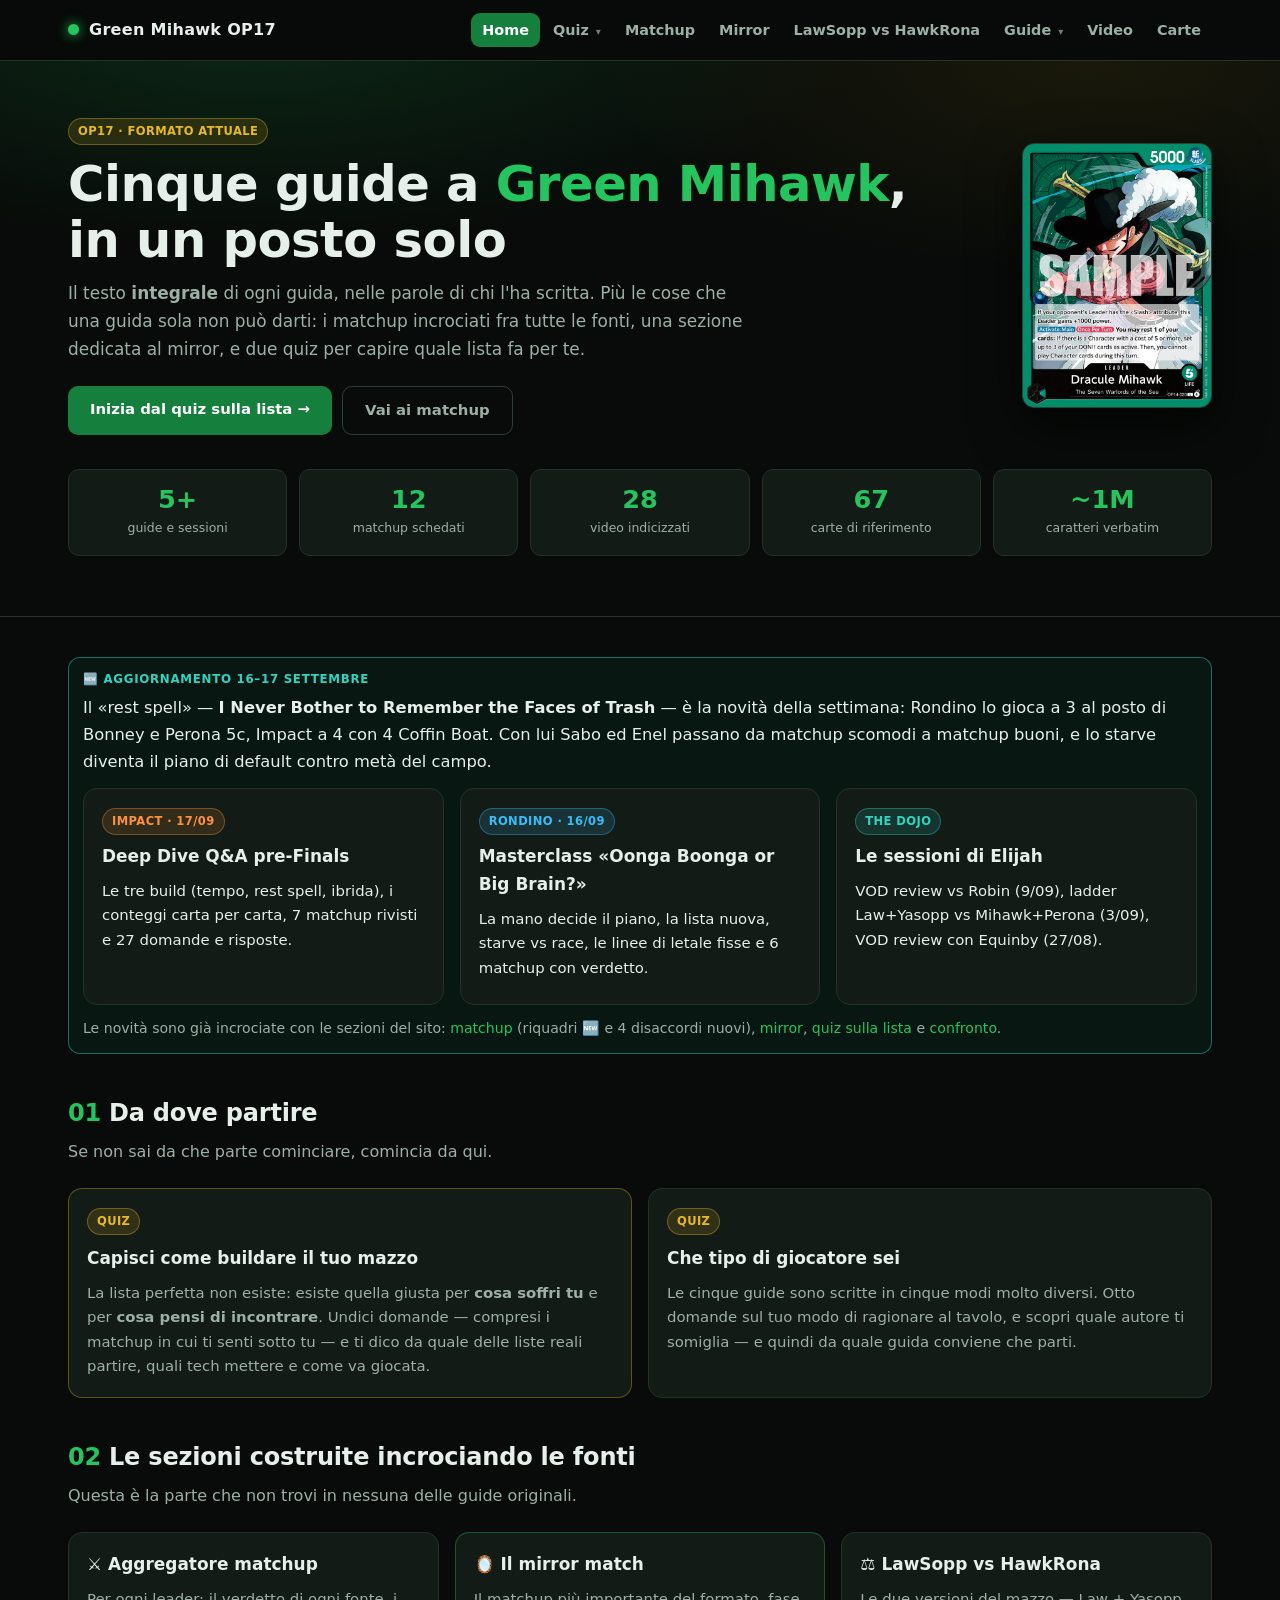
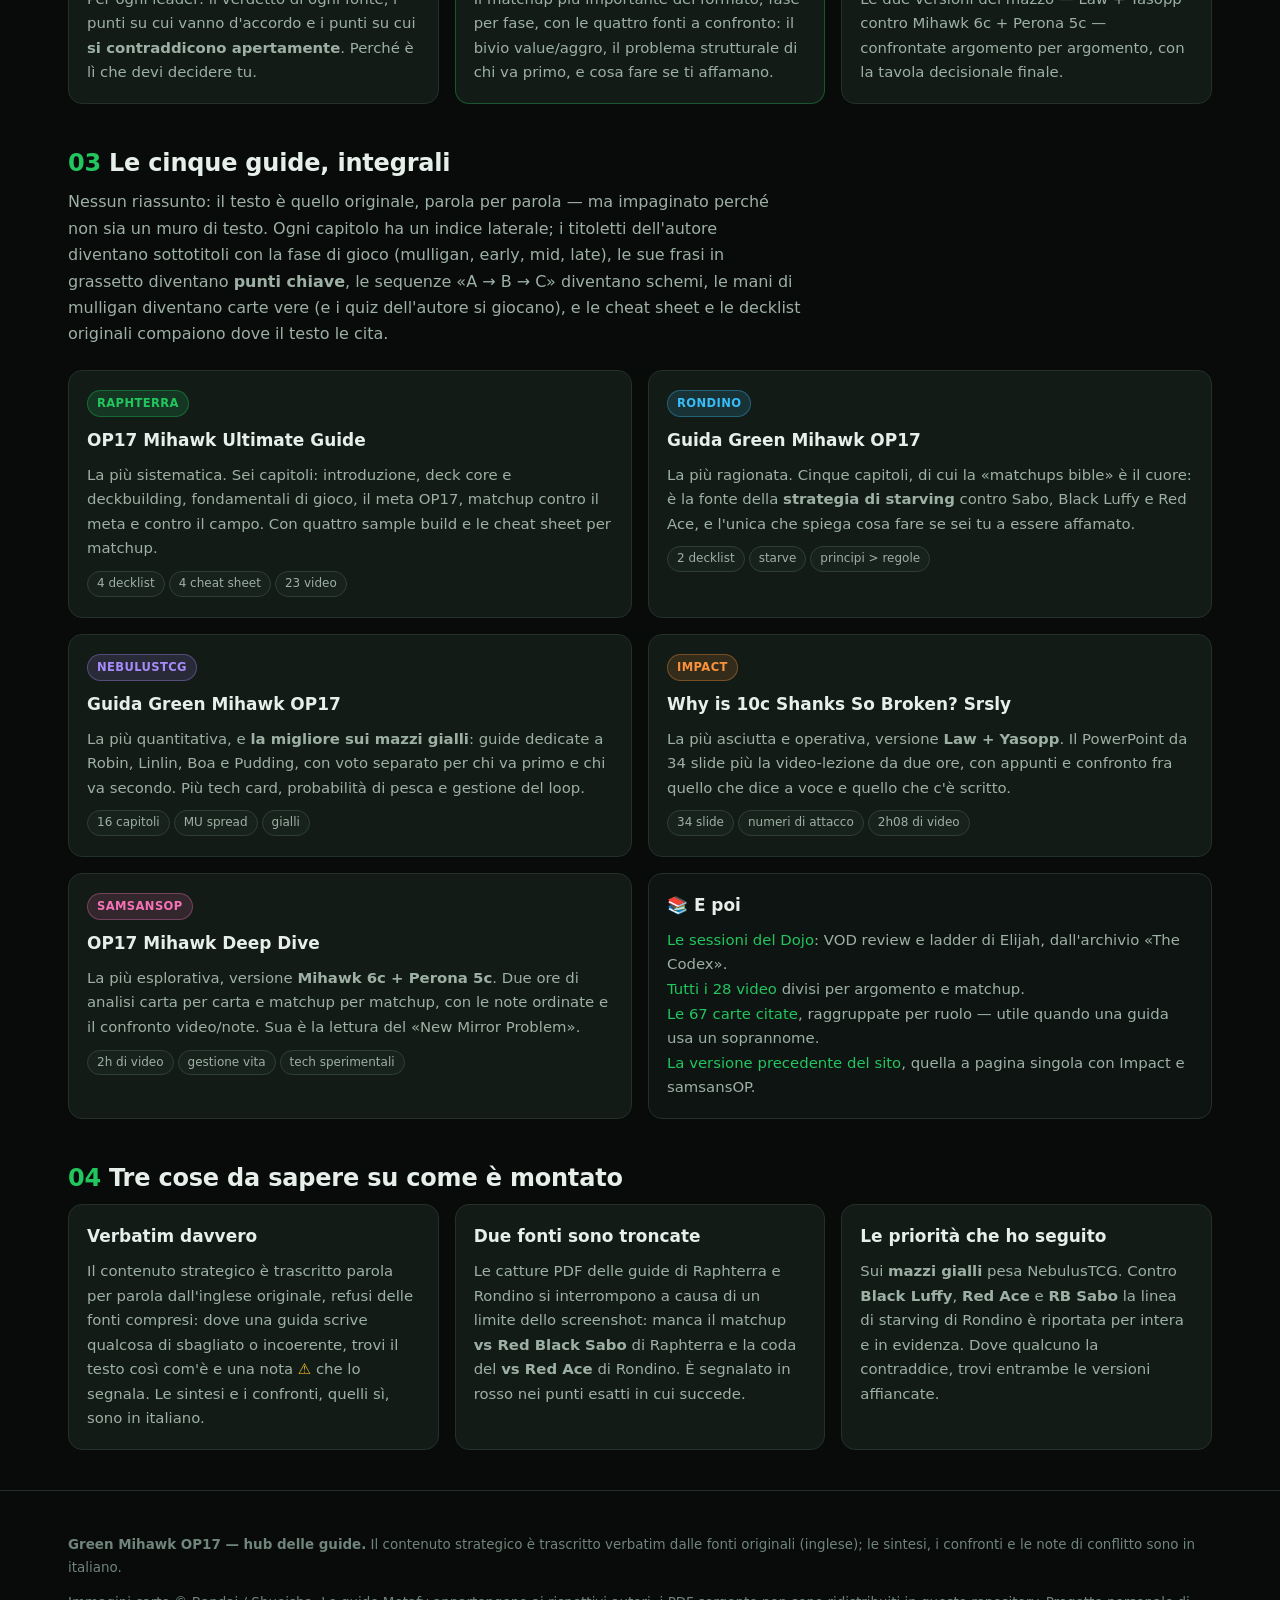
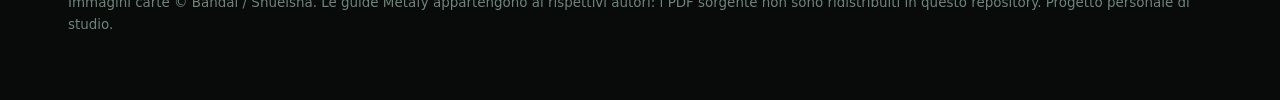
==== commit 9942bd3d: "Guide impaginate contro il muro di testo, quiz sui matchup personali, fonti di settembre integrate -" ====
--- a/index.html
+++ b/index.html
@@ -7,17 +7,24 @@
 </head><body>
 <header class="top"><div class="wrap topbar">
 <div class="brand"><span class="dot"></span><a href="index.html">Green Mihawk OP17</a></div>
+<button class="navtoggle" type="button" aria-label="Apri il menu" aria-expanded="false"><span></span></button>
 <nav class="main">
 <a href="index.html">Home</a>
-<a href="quiz-player.html">Quiz stile</a>
-<a href="quiz-deck.html">Quiz lista</a>
+<div class="dd"><button class="dd-b" type="button" aria-expanded="false">Quiz <i>▾</i></button><div class="dd-m">
+ <a href="quiz-deck.html"><b>Quale lista fa per te</b><span>11 domande, compresi i matchup che soffri tu</span></a>
+ <a href="quiz-player.html"><b>Che giocatore sei</b><span>A quale dei cinque autori somigli</span></a>
+</div></div>
 <a href="matchup.html">Matchup</a>
 <a href="mirror.html">Mirror</a>
-<a href="guide/raphterra.html">Raphterra</a>
-<a href="guide/rondino.html">Rondino</a>
-<a href="guide/nebulus.html">NebulusTCG</a>
-<a href="guide/impact.html">Impact</a>
-<a href="guide/samsans.html">samsansOP</a>
+<a href="confronto.html">LawSopp vs HawkRona</a>
+<div class="dd"><button class="dd-b" type="button" aria-expanded="false">Guide <i>▾</i></button><div class="dd-m">
+ <a href="guide/raphterra.html"><b><i class="sw" style="background:var(--raph)"></i>Raphterra</b><span>La più sistematica · 6 capitoli</span></a>
+ <a href="guide/rondino.html"><b><i class="sw" style="background:var(--rond)"></i>Rondino</b><span>La matchups bible · masterclass 16/09</span></a>
+ <a href="guide/nebulus.html"><b><i class="sw" style="background:var(--neb)"></i>NebulusTCG</b><span>Tech, probabilità, mazzi gialli</span></a>
+ <a href="guide/impact.html"><b><i class="sw" style="background:var(--impact)"></i>Impact</b><span>Law + Yasopp · slide, video, Q&amp;A 17/09</span></a>
+ <a href="guide/samsans.html"><b><i class="sw" style="background:var(--sam)"></i>samsansOP</b><span>Mihawk 6c + Perona 5c · video</span></a>
+ <a href="guide/dojo.html"><b><i class="sw" style="background:var(--dojo)"></i>The Dojo</b><span>Sessioni: VOD review e ladder di Elijah</span></a>
+</div></div>
 <a href="video.html">Video</a>
 <a href="carte.html">Carte</a>
 </nav></div></header>
@@ -38,13 +45,36 @@
  <img class="hero-card" src="carte/OP14-020.png" alt="Dracule Mihawk OP14-020">
 </div>
 <div class="kpi" style="margin-top:34px">
-  <div><b>5</b><span>guide trascritte</span></div>
+  <div><b>5+</b><span>guide e sessioni</span></div>
   <div><b>12</b><span>matchup schedati</span></div>
-  <div><b>25</b><span>video indicizzati</span></div>
+  <div><b>28</b><span>video indicizzati</span></div>
   <div><b>67</b><span>carte di riferimento</span></div>
-  <div><b>~330k</b><span>caratteri verbatim</span></div>
+  <div><b>~1M</b><span>caratteri verbatim</span></div>
 </div>
 </div></div>
+
+<section style="padding-bottom:0"><div class="wrap">
+  <div class="agg agg-top" style="margin:0">
+    <b class="agg-h">🆕 Aggiornamento 16–17 settembre</b>
+    <p style="font-size:1.02rem">Il «rest spell» — <b>I Never Bother to Remember the Faces of Trash</b> — è la novità della settimana:
+    Rondino lo gioca a 3 al posto di Bonney e Perona 5c, Impact a 4 con 4 Coffin Boat. Con lui Sabo ed Enel passano da matchup
+    scomodi a matchup buoni, e lo starve diventa il piano di default contro metà del campo.</p>
+    <div class="grid g3" style="margin-top:12px">
+      <a class="card" href="guide/impact.html#qa1709"><span class="badge b-impact">Impact · 17/09</span>
+        <h3 style="margin-top:8px">Deep Dive Q&amp;A pre-Finals</h3>
+        <p>Le tre build (tempo, rest spell, ibrida), i conteggi carta per carta, 7 matchup rivisti e 27 domande e risposte.</p></a>
+      <a class="card" href="guide/rondino.html#06-masterclass-16-09"><span class="badge b-rond">Rondino · 16/09</span>
+        <h3 style="margin-top:8px">Masterclass «Oonga Boonga or Big Brain?»</h3>
+        <p>La mano decide il piano, la lista nuova, starve vs race, le linee di letale fisse e 6 matchup con verdetto.</p></a>
+      <a class="card" href="guide/dojo.html"><span class="badge b-dojo">The Dojo</span>
+        <h3 style="margin-top:8px">Le sessioni di Elijah</h3>
+        <p>VOD review vs Robin (9/09), ladder Law+Yasopp vs Mihawk+Perona (3/09), VOD review con Equinby (27/08).</p></a>
+    </div>
+    <p style="margin:12px 0 0;font-size:.88rem;color:var(--dim)">Le novità sono già incrociate con le sezioni del sito:
+    <a href="matchup.html">matchup</a> (riquadri 🆕 e 4 disaccordi nuovi), <a href="mirror.html">mirror</a>,
+    <a href="quiz-deck.html">quiz sulla lista</a> e <a href="confronto.html">confronto</a>.</p>
+  </div>
+</div></section>
 
 <section><div class="wrap">
   <h2 class="sec"><span class="n">01</span>Da dove partire</h2>
@@ -54,7 +84,7 @@
       <span class="badge b-sint">Quiz</span>
       <h3 style="margin-top:10px">Capisci come buildare il tuo mazzo</h3>
       <p>La lista perfetta non esiste: esiste quella giusta per <b>cosa soffri tu</b> e per <b>cosa pensi di incontrare</b>.
-      Dieci domande e ti dico da quale delle liste reali partire, cosa cambiare e come va giocata.</p>
+      Undici domande — compresi i matchup in cui ti senti sotto tu — e ti dico da quale delle liste reali partire, quali tech mettere e come va giocata.</p>
     </a>
     <a class="card" href="quiz-player.html">
       <span class="badge b-sint">Quiz</span>
@@ -89,8 +119,11 @@
 
 <section style="padding-top:0"><div class="wrap">
   <h2 class="sec"><span class="n">03</span>Le cinque guide, integrali</h2>
-  <p class="lede">Nessun riassunto: il testo è quello originale, diviso in capitoli navigabili.
-  Le carte citate diventano immagini, i board e le note della fonte diventano riquadri.</p>
+  <p class="lede">Nessun riassunto: il testo è quello originale, parola per parola — ma impaginato perché non sia un
+  muro di testo. Ogni capitolo ha un indice laterale; i titoletti dell'autore diventano sottotitoli con la fase di gioco
+  (mulligan, early, mid, late), le sue frasi in grassetto diventano <b>punti chiave</b>, le sequenze «A → B → C» diventano
+  schemi, le mani di mulligan diventano carte vere (e i quiz dell'autore si giocano), e le cheat sheet e le decklist
+  originali compaiono dove il testo le cita.</p>
   <div class="grid g2">
     <a class="card" href="guide/raphterra.html">
       <span class="badge b-raph">Raphterra</span>
@@ -131,7 +164,8 @@
     </a>
     <div class="card" style="background:var(--bg2)">
       <h3>📚 E poi</h3>
-      <p><a href="video.html">Tutti i 25 video</a> divisi per argomento e matchup.<br>
+      <p><a href="guide/dojo.html">Le sessioni del Dojo</a>: VOD review e ladder di Elijah, dall'archivio «The Codex».<br>
+      <a href="video.html">Tutti i 28 video</a> divisi per argomento e matchup.<br>
       <a href="carte.html">Le 67 carte citate</a>, raggruppate per ruolo — utile quando una guida usa un soprannome.<br>
       <a href="versione-precedente.html">La versione precedente del sito</a>, quella a pagina singola con Impact e samsansOP.</p>
     </div>
--- a/assets/style.css
+++ b/assets/style.css
@@ -4,7 +4,7 @@
   --line:#243029; --line2:#2f3f36;
   --txt:#e6efe9; --dim:#9db0a5; --dim2:#6f847a;
   --green:#22c55e; --green2:#15803d; --gold:#e8b923; --red:#ef4444;
-  --raph:#22c55e; --rond:#38bdf8; --neb:#a78bfa; --impact:#fb923c; --sam:#f472b6;
+  --raph:#22c55e; --rond:#38bdf8; --neb:#a78bfa; --impact:#fb923c; --sam:#f472b6; --dojo:#2dd4bf;
   --r:14px; --mw:1180px;
   --ok:#22c55e; --even:#e8b923; --bad:#ef4444;
 }
@@ -31,14 +31,48 @@
 .brand a{color:var(--txt)}
 /* min-width:0 e' obbligatorio: senza, la nav (flex item) allarga tutta la pagina su mobile */
 .topbar{min-width:0}
-nav.main{display:flex; gap:4px; margin-left:auto; overflow-x:auto; scrollbar-width:none; min-width:0}
-nav.main::-webkit-scrollbar{display:none}
-nav.main a{
-  color:var(--dim); padding:7px 12px; border-radius:9px; font-size:.9rem;
-  font-weight:600; white-space:nowrap; transition:.15s;
-}
-nav.main a:hover{background:var(--panel); color:var(--txt); text-decoration:none}
-nav.main a.on{background:var(--green2); color:#fff}
+/* guide e quiz stanno in due tendine: il menu entra in una riga senza tagliare nessuna voce */
+nav.main{display:flex; align-items:center; gap:2px; margin-left:auto; min-width:0}
+nav.main>a,.dd-b{
+  color:var(--dim); padding:7px 11px; border-radius:9px; font-size:.9rem;
+  font-weight:600; white-space:nowrap; transition:.15s; background:none; border:0;
+  font-family:inherit; cursor:pointer; line-height:1.4;
+}
+nav.main>a:hover,.dd-b:hover,.dd.open .dd-b{background:var(--panel); color:var(--txt); text-decoration:none}
+nav.main>a.on,.dd.on>.dd-b{background:var(--green2); color:#fff}
+.dd{position:relative}
+.dd-b i{font-style:normal; font-size:.7em; margin-left:2px; opacity:.7}
+.dd-m{position:absolute; top:calc(100% + 6px); right:0; min-width:270px; background:var(--panel);
+  border:1px solid var(--line2); border-radius:12px; padding:6px; box-shadow:0 18px 40px rgba(0,0,0,.55);
+  display:none; z-index:60}
+.dd-m::before{content:''; position:absolute; top:-8px; left:0; right:0; height:8px}
+.dd:hover .dd-m,.dd:focus-within .dd-m,.dd.open .dd-m{display:block}
+.dd-m a{display:block; padding:8px 11px; border-radius:8px; color:var(--txt)}
+.dd-m a:hover{background:var(--panel2); text-decoration:none}
+.dd-m a.on{background:rgba(34,197,94,.14)}
+.dd-m b{display:flex; align-items:center; gap:8px; font-size:.9rem}
+.dd-m span{display:block; color:var(--dim2); font-size:.78rem; font-weight:400}
+.sw{display:inline-block; width:9px; height:9px; border-radius:50%; flex:0 0 9px}
+.navtoggle{display:none; margin-left:auto; width:40px; height:36px; border-radius:9px; border:1px solid var(--line2);
+  background:var(--panel); cursor:pointer; position:relative}
+.navtoggle span,.navtoggle span::before,.navtoggle span::after{position:absolute; left:11px; width:16px; height:2px;
+  background:var(--txt); border-radius:2px; content:''; transition:.2s}
+.navtoggle span{top:17px} .navtoggle span::before{left:0; top:-5px} .navtoggle span::after{left:0; top:5px}
+.menu-open .navtoggle span{background:transparent}
+.menu-open .navtoggle span::before{top:0; transform:rotate(45deg)}
+.menu-open .navtoggle span::after{top:0; transform:rotate(-45deg)}
+@media(max-width:980px){
+  .navtoggle{display:block}
+  nav.main{display:none; position:absolute; top:60px; left:0; right:0; flex-direction:column; align-items:stretch;
+    gap:2px; background:var(--bg); border-bottom:1px solid var(--line); padding:10px 14px 16px;
+    max-height:calc(100vh - 60px); overflow-y:auto; box-shadow:0 20px 40px rgba(0,0,0,.6)}
+  .menu-open nav.main{display:flex}
+  nav.main>a,.dd-b{padding:10px 12px; font-size:.97rem; text-align:left; width:100%}
+  .dd-b{pointer-events:none; color:var(--dim2); font-size:.75rem; text-transform:uppercase; letter-spacing:.7px; padding-bottom:2px}
+  .dd-b i{display:none}
+  .dd-m{display:block; position:static; box-shadow:none; border:0; background:none; padding:0 0 0 6px; min-width:0}
+  .dd-m::before{display:none}
+}
 
 /* ---- hero ---- */
 .hero{position:relative; padding:56px 0 40px; border-bottom:1px solid var(--line);
@@ -81,6 +115,7 @@
 .b-neb{background:rgba(167,139,250,.14); color:var(--neb); border:1px solid rgba(167,139,250,.35)}
 .b-impact{background:rgba(251,146,60,.14); color:var(--impact); border:1px solid rgba(251,146,60,.35)}
 .b-sam{background:rgba(244,114,182,.14); color:var(--sam); border:1px solid rgba(244,114,182,.35)}
+.b-dojo{background:rgba(45,212,191,.14); color:var(--dojo); border:1px solid rgba(45,212,191,.35)}
 .b-sint{background:rgba(232,185,35,.14); color:var(--gold); border:1px solid rgba(232,185,35,.35)}
 
 /* verdetto matchup */
@@ -287,4 +322,375 @@
   .kpi{grid-template-columns:1fr 1fr}
   .cardbox{width:76px !important}
 }
-@media print{header.top,nav.main,.tabs{display:none} .tabpane{display:block !important}}
+/* =====================================================================
+   GUIDE — impaginazione del testo verbatim
+   ===================================================================== */
+.hero-s{padding:40px 0 28px}
+.hero-s h1{font-size:clamp(1.7rem,4.2vw,2.6rem)}
+.gpage{padding-top:26px}
+.tabs .tg{flex:0 0 100%; font-size:.7rem; text-transform:uppercase; letter-spacing:.8px; color:var(--dim2);
+  font-weight:800; margin:6px 0 -1px}
+.tabs .tg:first-child{margin-top:0}
+.tabs button{display:inline-flex; align-items:center; gap:7px}
+.tabs button img{width:18px; border-radius:3px}
+.glayout{display:grid; grid-template-columns:230px minmax(0,1fr); gap:38px; align-items:start}
+.gtoc{position:sticky; top:76px; max-height:calc(100vh - 96px); overflow-y:auto; font-size:.84rem;
+  padding-right:4px; scrollbar-width:thin}
+.gtoc-b{display:none}
+.glayout.notoc{grid-template-columns:minmax(0,1fr)}
+.glayout.notoc .gtoc{display:none}
+#gtoc a{display:block; color:var(--dim); padding:4px 0 4px 12px; border-left:2px solid var(--line); line-height:1.35}
+#gtoc a+a{margin-top:1px}
+#gtoc a:hover{color:var(--txt); border-color:var(--green2); text-decoration:none}
+#gtoc a.l3{padding-left:24px; font-size:.79rem; color:var(--dim2)}
+#gtoc a.act{color:#fff; border-color:var(--green); background:linear-gradient(90deg,rgba(34,197,94,.12),transparent)}
+#gtoc .toc-h{font-size:.7rem; text-transform:uppercase; letter-spacing:.8px; color:var(--dim2); font-weight:800;
+  margin:0 0 8px}
+@media(max-width:1000px){
+  .glayout{grid-template-columns:minmax(0,1fr); gap:0}
+  .gtoc{position:sticky; top:60px; z-index:30; max-height:none; overflow:visible; margin:0 -14px 14px;
+    padding:0; background:rgba(8,11,9,.96); backdrop-filter:blur(8px); border-bottom:1px solid var(--line)}
+  .gtoc-b{display:flex; width:100%; justify-content:space-between; background:none; border:0; color:var(--txt);
+    font:inherit; font-weight:700; padding:10px 14px; cursor:pointer}
+  .gtoc-b i{font-style:normal; transition:.2s}
+  .gtoc.open .gtoc-b i{transform:rotate(180deg)}
+  #gtoc{display:none; max-height:60vh; overflow-y:auto; padding:0 14px 12px}
+  .gtoc.open #gtoc{display:block}
+}
+
+#panes,.tabpane,.gs,.gs-b,.pan{min-width:0}
+.pane-t{border:0; margin-bottom:2px}
+.verb{font-size:1rem; line-height:1.72}
+.verb p,.verb li{max-width:78ch}
+.verb p{margin:0 0 14px}
+.doc-t{font-size:.72rem; text-transform:uppercase; letter-spacing:1px; color:var(--dim2); font-weight:800; margin:18px 0 6px}
+.crumb{font-size:.78rem; color:var(--dim2); margin:4px 0 12px; font-style:italic}
+.banner{color:var(--dim2); font-size:.78rem; margin:8px 0; opacity:.75; max-width:78ch}
+.tlabel{color:var(--gold); font-size:.8rem; font-weight:700; margin:16px 0 4px}
+
+/* mappa del capitolo */
+.cmap{background:var(--bg2); border:1px solid var(--line); border-radius:14px; padding:14px; margin:6px 0 26px}
+.cmap-h{font-size:.72rem; text-transform:uppercase; letter-spacing:.8px; color:var(--dim2); font-weight:800; margin-bottom:10px}
+.cmap-g{display:grid; grid-template-columns:repeat(auto-fill,minmax(190px,1fr)); gap:8px}
+.cm-t{display:flex; align-items:center; gap:10px; background:var(--panel); border:1px solid var(--line);
+  border-radius:10px; padding:7px 10px; color:var(--txt); font-size:.86rem; font-weight:600; line-height:1.3; transition:.15s}
+.cm-t:hover{border-color:var(--green2); text-decoration:none; transform:translateY(-1px)}
+.cm-t img{width:30px; border-radius:4px; flex:0 0 30px}
+.cm-t small{display:block; color:var(--dim2); font-weight:400; font-size:.75rem}
+.cm-n{width:6px; height:26px; border-radius:3px; background:var(--green2); flex:0 0 6px}
+.cm-ico{font-size:1.2rem}
+
+/* sezioni (h2) e pannelli (h3) */
+section.gs{padding:0; margin:0 0 34px}
+.gs-h{display:flex; align-items:center; gap:14px; padding:14px 18px; border-radius:14px 14px 0 0;
+  background:linear-gradient(90deg,rgba(34,197,94,.16),rgba(34,197,94,.03) 70%); border:1px solid var(--line2);
+  border-bottom:0}
+.gs-h h2{margin:0 !important; padding:0 !important; border:0 !important; font-size:1.3rem !important; line-height:1.25}
+.gs-h img{width:46px; border-radius:6px; box-shadow:0 6px 18px rgba(0,0,0,.5)}
+.gs.mu .gs-h{background:linear-gradient(90deg,rgba(232,185,35,.16),rgba(232,185,35,.03) 70%)}
+.gs-b{border:1px solid var(--line2); border-top:0; border-radius:0 0 14px 14px; padding:18px 18px 6px;
+  background:rgba(19,27,23,.35)}
+.pan{background:var(--panel); border:1px solid var(--line); border-radius:12px; padding:4px 18px 8px; margin:0 0 16px}
+.pan>h3{margin:14px 0 10px !important; font-size:1.12rem; display:flex; align-items:center; gap:9px; flex-wrap:wrap}
+.verb h4{font-size:1rem; margin:22px 0 8px; color:var(--gold); display:flex; align-items:center; gap:8px; flex-wrap:wrap}
+.verb h5{font-size:.95rem; margin:18px 0 6px; color:var(--txt)}
+h5.ph{display:flex; align-items:center; gap:9px; flex-wrap:wrap; font-size:.98rem; margin:24px 0 8px;
+  padding:6px 0 6px 11px; border-left:3px solid var(--green)}
+h5.ph.withcard{border-left:0; padding-left:0}
+h5.ph img{width:40px; border-radius:4px}
+hr.div{border:0; height:0; border-top:1px dashed var(--line2); margin:26px 0}
+.phase{font-size:.64rem; font-weight:800; text-transform:uppercase; letter-spacing:.6px; padding:2px 8px;
+  border-radius:99px; line-height:1.6; flex:0 0 auto}
+.ph-mull{background:rgba(167,139,250,.18); color:#c4b5fd}
+.ph-turn{background:rgba(56,189,248,.16); color:#7dd3fc}
+.ph-early{background:rgba(34,197,94,.18); color:#86efac}
+.ph-mid{background:rgba(232,185,35,.18); color:#fcd34d}
+.ph-late{background:rgba(239,68,68,.18); color:#fca5a5}
+
+/* punto chiave */
+.key{position:relative; background:linear-gradient(90deg,rgba(232,185,35,.13),rgba(232,185,35,.03));
+  border:1px solid rgba(232,185,35,.3); border-radius:10px; padding:12px 16px 12px 42px; margin:16px 0;
+  font-weight:700; color:#fff4cf; max-width:82ch}
+.key::before{content:'★'; position:absolute; left:15px; top:11px; color:var(--gold)}
+p.leadin{font-weight:600; color:var(--txt); margin-bottom:6px}
+.verb ul.soft{list-style:none; padding-left:0}
+.verb ul.soft li{position:relative; padding-left:20px}
+.verb ul.soft li::before{content:''; position:absolute; left:4px; top:.72em; width:6px; height:6px; border-radius:50%; background:var(--green)}
+li.lab .lbl{display:block; color:var(--gold); font-weight:700; font-size:.9rem}
+.verb li.lab{margin-bottom:10px}
+
+/* schede etichettate "**Etichetta:** testo" */
+.concepts{border:1px solid var(--line); border-radius:12px; margin:14px 0 18px; overflow:hidden}
+.cc{display:grid; grid-template-columns:210px 1fr; gap:16px; padding:12px 16px; border-top:1px solid var(--line)}
+.cc:first-child{border-top:0}
+.cc:nth-child(odd){background:rgba(255,255,255,.015)}
+.cc-l{font-weight:800; color:var(--gold); font-size:.92rem; line-height:1.4}
+.cc-t{min-width:0; overflow-wrap:anywhere}
+@media(max-width:700px){.cc{grid-template-columns:1fr; gap:4px}}
+
+/* fatti brevi */
+.facts{display:flex; flex-wrap:wrap; gap:8px; margin:12px 0 18px}
+.fact{background:var(--panel2); border:1px solid var(--line2); border-radius:10px; padding:7px 12px; min-width:120px;
+  max-width:100%}
+.fact .fk{display:block; font-size:.68rem; text-transform:uppercase; letter-spacing:.6px; color:var(--dim2); font-weight:800}
+.fact .fv{display:block; font-weight:700; font-size:.93rem; line-height:1.35; overflow-wrap:anywhere}
+.v-vf{border-color:rgba(34,197,94,.55)} .v-vf .fv,.sh-tile.v-vf b{color:#4ade80}
+.v-fv,.v-sf{border-color:rgba(134,239,172,.4)} .v-fv .fv,.v-sf .fv,.sh-tile.v-fv b,.sh-tile.v-sf b{color:#86efac}
+.v-ev{border-color:rgba(232,185,35,.5)} .v-ev .fv,.sh-tile.v-ev b{color:var(--gold)}
+.v-uf,.v-su{border-color:rgba(239,68,68,.5)} .v-uf .fv,.v-su .fv,.sh-tile.v-uf b,.sh-tile.v-su b{color:#f87171}
+.v-2nd,.v-1st{border-color:rgba(56,189,248,.45)} .v-2nd .fv,.v-1st .fv,.sh-tile.v-2nd b,.sh-tile.v-1st b{color:#7dd3fc}
+
+/* scheda matchup */
+.sheet{border:1px solid var(--line2); border-radius:12px; overflow:hidden; margin:14px 0 20px; background:var(--panel)}
+.sheet-h{font-size:.7rem; text-transform:uppercase; letter-spacing:.8px; color:var(--dim2); font-weight:800;
+  padding:10px 16px 0}
+.sh-top{display:grid; grid-template-columns:1fr 1fr; gap:10px; padding:10px 16px 12px}
+.sh-tile{border:1px solid var(--line2); border-radius:10px; padding:10px 13px; background:var(--bg2)}
+.sh-tile .sh-k{display:block; font-size:.68rem; text-transform:uppercase; letter-spacing:.6px; color:var(--dim2); font-weight:800}
+.sh-tile b{display:block; font-size:1.2rem; line-height:1.3}
+.sh-rest{display:block; font-size:.86rem; color:var(--dim); margin-top:3px}
+.sh-row{display:grid; grid-template-columns:190px 1fr; gap:14px; padding:10px 16px; border-top:1px solid var(--line)}
+.sh-row .sh-k{font-weight:800; color:var(--gold); font-size:.88rem}
+.sh-v{min-width:0}
+@media(max-width:700px){.sh-top{grid-template-columns:1fr} .sh-row{grid-template-columns:1fr; gap:3px}}
+
+/* schema a flusso */
+.flow{margin:14px 0 18px; display:flex; flex-direction:column; gap:7px}
+.fl-l{font-size:.7rem; text-transform:uppercase; letter-spacing:.7px; color:var(--dim2); font-weight:800}
+.flow ol{list-style:none; margin:0 !important; padding:0 !important; display:flex; flex-wrap:wrap; gap:6px 0; counter-reset:st}
+.flow li{counter-increment:st; position:relative; margin:0 26px 0 0 !important; background:var(--panel2);
+  border:1px solid var(--green2); border-radius:9px; padding:7px 12px 7px 32px; font-weight:700; font-size:.9rem; max-width:none !important}
+.flow li::before{content:counter(st); position:absolute; left:8px; top:50%; transform:translateY(-50%); width:17px; height:17px;
+  border-radius:50%; background:var(--green2); color:#fff; font-size:.66rem; display:grid; place-items:center}
+.flow li:not(:last-child)::after{content:'→'; position:absolute; right:-20px; top:50%; transform:translateY(-50%);
+  color:var(--green); font-weight:800}
+.flow li:last-child{border-color:var(--gold); color:#fff4cf}
+
+/* curva di DON inline */
+.curve{display:inline-flex; align-items:center; gap:0; vertical-align:middle; margin:0 2px}
+.curve b{display:inline-grid; place-items:center; min-width:24px; height:22px; padding:0 5px; border-radius:6px;
+  background:var(--panel2); border:1px solid var(--line2); font-size:.8rem; font-variant-numeric:tabular-nums}
+.curve b+b{margin-left:14px; position:relative}
+.curve b+b::before{content:'›'; position:absolute; left:-11px; color:var(--dim2)}
+
+/* statistiche di lista */
+.bars2{background:var(--panel); border:1px solid var(--line); border-radius:10px; padding:10px 14px; margin:8px 0;
+  max-width:520px; display:grid; gap:4px}
+.b2l{font-size:.7rem; text-transform:uppercase; letter-spacing:.7px; color:var(--dim2); font-weight:800; margin-bottom:2px}
+.b2{display:grid; grid-template-columns:62px 1fr 30px; gap:10px; align-items:center; font-size:.8rem}
+.b2k{color:var(--dim); text-align:right}
+.b2t{height:8px; background:var(--bg2); border-radius:99px; overflow:hidden}
+.b2t i{display:block; height:100%; background:var(--green2); border-radius:99px}
+.b2v{color:var(--dim2); font-variant-numeric:tabular-nums}
+
+/* carte */
+.cprof{display:flex; gap:14px; align-items:flex-start; background:var(--bg2); border:1px solid var(--line2);
+  border-radius:12px; padding:12px; margin:14px 0; max-width:760px}
+.cp-img{flex:0 0 96px}
+.cp-img img{width:96px; border-radius:6px; box-shadow:0 6px 18px rgba(0,0,0,.5)}
+.cp-body{min-width:0; font-size:.86rem; color:var(--dim)}
+.cp-name{font-weight:800; color:var(--txt); font-size:.98rem; margin-bottom:3px}
+.cp-name code{font-size:.72rem; color:var(--dim2); font-weight:400; margin-left:4px}
+.cp-meta{margin-bottom:6px; font-size:.82rem}
+.cp-eff{background:rgba(255,255,255,.03); border-left:2px solid var(--line2); padding:4px 9px; margin:4px 0; color:#cfd9d3}
+.cp-eff.solo{margin:6px 0 14px; max-width:760px; font-size:.86rem}
+.cardchip.nocard{padding-left:10px}
+@media(max-width:560px){.cp-img{flex-basis:70px} .cp-img img{width:70px}}
+
+/* mano di carte */
+.hand{margin:14px 0; background:var(--bg2); border:1px solid var(--line2); border-radius:12px; padding:10px 12px 12px}
+.hand-l{font-size:.72rem; text-transform:uppercase; letter-spacing:.7px; color:var(--dim2); font-weight:800; margin-bottom:8px}
+.hand-c{display:flex; flex-wrap:wrap; gap:8px}
+.hc{margin:0; width:92px; position:relative; text-align:center}
+.hc img{width:100%; border-radius:6px; border:1px solid var(--line2)}
+.hc-ph{display:grid; place-items:center; aspect-ratio:5/7; border:1px dashed var(--line2); border-radius:6px;
+  font-size:.72rem; padding:4px; color:var(--dim)}
+.hc-x{position:absolute; top:4px; right:4px; background:var(--gold); color:#000; font-style:normal; font-weight:800;
+  font-size:.72rem; border-radius:6px; padding:0 5px}
+.hc figcaption{font-size:.7rem; color:var(--dim); margin-top:4px; line-height:1.25}
+.hc small{color:var(--dim2)}
+@media(max-width:560px){.hc{width:64px}}
+
+/* quiz di mulligan */
+.mq{border:1px solid rgba(167,139,250,.4); background:rgba(167,139,250,.06); border-radius:14px; padding:12px 14px 14px;
+  margin:18px 0}
+.mq-k{font-size:.72rem; text-transform:uppercase; letter-spacing:.7px; color:#c4b5fd; font-weight:800}
+.mq .hand{background:none; border:0; padding:6px 0 0; margin:4px 0}
+.mq .hand-l{display:none}
+.mq-q{font-weight:800; font-size:1.02rem; margin:6px 0 10px}
+.mq-opts{display:flex; gap:8px; flex-wrap:wrap}
+.mq-o{border:1px solid var(--line2); border-radius:9px; padding:6px 14px; font-weight:700; color:var(--dim); background:var(--panel)}
+.mq-o.ok{border-color:var(--green); color:#4ade80; background:rgba(34,197,94,.12)}
+
+/* timeline dei video */
+.tl{border-left:2px solid var(--line2); margin:10px 0 10px 6px}
+.tl-r{display:grid; grid-template-columns:96px 1fr; gap:12px; padding:8px 0 8px 14px; position:relative}
+.tl-r::before{content:''; position:absolute; left:-5px; top:15px; width:8px; height:8px; border-radius:50%; background:var(--line2)}
+.tl-t{font-family:ui-monospace,monospace; font-size:.78rem; color:var(--red); font-weight:700; white-space:nowrap; padding-top:3px}
+.tl-x{font-size:.9rem; color:var(--dim); min-width:0; overflow-wrap:anywhere}
+.tl-mark{margin:18px 0 6px -8px; display:inline-block; background:var(--bg); padding:2px 10px; border:1px solid var(--line2);
+  border-radius:99px; font-size:.72rem; font-weight:800; color:var(--gold); letter-spacing:.5px}
+@media(max-width:560px){.tl-r{grid-template-columns:1fr; gap:2px}}
+
+/* note del trascrittore: discrete */
+.fn{font-size:.76rem; color:var(--dim2); margin:-6px 0 12px; padding-left:2px; line-height:1.45; max-width:78ch}
+.fn span{opacity:.9}
+.note.warn{border-color:rgba(239,68,68,.5)}
+
+/* immagini originali */
+.gfig{margin:16px 0 8px; max-width:720px}
+.gfig img{border-radius:11px; border:1px solid var(--line2); width:100%}
+.gfig figcaption{text-align:left}
+details.imgdesc{margin:0 0 16px; max-width:720px}
+details.imgdesc>summary{cursor:pointer; color:var(--dim2); font-size:.8rem; list-style:none}
+details.imgdesc>summary::before{content:'▸ '}
+details.imgdesc[open]>summary::before{content:'▾ '}
+details.imgdesc .banner{opacity:1}
+
+/* =====================================================================
+   CONFRONTO LawSopp vs HawkRona
+   ===================================================================== */
+.cmp-legend{display:flex; gap:18px; flex-wrap:wrap; font-size:.88rem; color:var(--dim); margin:0 0 14px}
+.cmp-legend span{display:flex; align-items:center; gap:8px}
+.cmp-list{display:grid; gap:12px; padding-bottom:18px}
+.cmp{background:var(--panel); border:1px solid var(--line); border-radius:12px; padding:12px 14px}
+.cmp h4{margin:0 0 10px !important; color:var(--txt) !important; font-size:1rem}
+.cmp-2{display:grid; grid-template-columns:1fr 1fr; gap:10px}
+.cmp-s,.cmp-i{border-radius:9px; padding:9px 12px; font-size:.9rem}
+.cmp-s{background:rgba(244,114,182,.07); border-left:3px solid var(--sam)}
+.cmp-i{background:rgba(251,146,60,.07); border-left:3px solid var(--impact)}
+.cmp-s p,.cmp-i p,.cmp-p p{margin:5px 0 0 !important; max-width:none !important}
+.cmp-p{margin-top:9px; font-size:.88rem; color:var(--dim); padding:8px 12px; border-radius:9px; background:var(--bg2)}
+.cmp-p b{font-size:.68rem; text-transform:uppercase; letter-spacing:.6px; color:var(--gold)}
+.fdt{display:grid; grid-template-columns:1fr 1fr; gap:14px}
+.fdt-c{border-radius:12px; padding:14px; background:var(--panel); border:1px solid var(--line)}
+.fdt-s{border-top:3px solid var(--sam)} .fdt-i{border-top:3px solid var(--impact)}
+.fdt-h{font-weight:800; display:flex; gap:8px; align-items:center; font-size:1.05rem}
+.fdt-q{color:var(--dim2); font-size:.8rem; margin:8px 0 4px !important}
+.fdt ul{padding-left:18px; margin:0}
+.fdt li{margin-bottom:6px; font-size:.9rem}
+@media(max-width:760px){.cmp-2,.fdt{grid-template-columns:1fr}}
+
+/* =====================================================================
+   QUIZ — domanda a scelta multipla con i leader
+   ===================================================================== */
+.opts.multi{grid-template-columns:repeat(auto-fill,minmax(210px,1fr))}
+.opt .ck{flex:0 0 22px; height:22px; border-radius:6px; border:2px solid var(--line2); display:grid; place-items:center;
+  font-size:.8rem; color:transparent; margin-top:2px}
+.opt.sel .ck{background:var(--green2); border-color:var(--green2); color:#fff}
+.opt .oimg{width:38px; border-radius:4px; flex:0 0 38px}
+.qhint-multi{display:inline-block; background:rgba(34,197,94,.12); color:#86efac; border-radius:99px; font-size:.75rem;
+  font-weight:800; padding:2px 10px; margin-bottom:12px}
+.mymu{display:grid; gap:12px; margin-top:12px}
+.mymu-c{background:var(--panel); border:1px solid var(--line); border-radius:12px; padding:14px}
+.mymu-h{display:flex; gap:12px; align-items:center; margin-bottom:8px}
+.mymu-h img{width:40px; border-radius:5px}
+.mymu-h h4{margin:0; font-size:1.02rem}
+.mymu-h .pill{margin-left:auto}
+.mymu-c p{margin:6px 0 !important; color:var(--dim); font-size:.9rem}
+.mymu-tech{display:flex; flex-wrap:wrap; gap:8px; margin:8px 0}
+.mymu-tech .tc{display:flex; gap:8px; align-items:center; background:var(--bg2); border:1px solid var(--line2);
+  border-radius:9px; padding:4px 10px 4px 4px; font-size:.82rem}
+.mymu-tech .tc img{width:34px; border-radius:4px}
+.mymu-tech .tc small{display:block; color:var(--dim2); font-size:.72rem}
+
+@media print{header.top,nav.main,.tabs,.gtoc{display:none} .tabpane{display:block !important} .glayout{display:block}}
+.gs-h h2,.pan>h3{scroll-margin-top:90px}
+@media(max-width:1000px){.gs-h h2,.pan>h3{scroll-margin-top:125px}}
+.cardchip code{font-size:.72em; color:var(--dim2); font-weight:400}
+
+/* quiz di mulligan giocabile */
+.mq-o{font-family:inherit; font-size:.95rem; cursor:default}
+.mq.play .mq-o{cursor:pointer}
+.mq.play .mq-o:hover{border-color:#a78bfa; color:var(--txt)}
+.mq.play:not(.shown) .mq-o.ok{border-color:var(--line2); color:var(--dim); background:var(--panel)}
+.mq.play:not(.shown) .mq-o i{display:none}
+.mq-o i{font-style:normal}
+.mq.shown .mq-o{cursor:default}
+.mq-o.picked:not(.ok){border-color:var(--red); color:#f87171; background:rgba(239,68,68,.1)}
+.mq-h{display:block; font-size:.75rem; color:var(--dim2); margin-top:9px}
+.mq.shown .mq-h{display:none}
+.mq.shown::after{display:block; margin-top:9px; font-size:.82rem; font-weight:700}
+.mq.right::after{content:'✓ Stessa risposta dell\'autore'; color:#4ade80}
+.mq.wrong::after{content:'✗ L\'autore risponde diversamente — rileggi il ragionamento qui sotto'; color:#f87171}
+
+/* appendice carte citate */
+details.appx{margin:10px 0 24px; border:1px solid var(--line); border-radius:12px; background:var(--bg2)}
+details.appx>summary{cursor:pointer; padding:12px 16px; font-weight:700; list-style:none}
+details.appx>summary span{color:var(--dim2); font-weight:400; font-size:.82rem; margin-left:6px}
+details.appx[open]>summary{border-bottom:1px solid var(--line)}
+details.appx .tscroll{margin:0; padding:10px}
+
+.tl-mark{scroll-margin-top:90px}
+@media(max-width:620px){
+  .opts.multi{grid-template-columns:1fr 1fr; gap:8px}
+  .opts.multi .opt{padding:9px; gap:8px; font-size:.84rem; flex-wrap:wrap}
+  .opts.multi .oimg{width:30px; flex-basis:30px}
+  .opts.multi .ck{flex-basis:20px; height:20px}
+  .opts.multi .opt>span:last-child{flex-basis:100%}
+}
+
+/* =====================================================================
+   RIQUADRI DELLE SESSION NOTES (flussi, alberi, colonne, Q&A)
+   ===================================================================== */
+.bx{border:1px solid var(--line2); background:var(--bg2); border-radius:13px; padding:12px 14px 14px; margin:16px 0 20px}
+.bx-h{font-size:.7rem; text-transform:uppercase; letter-spacing:.9px; color:var(--dim2); font-weight:800; margin-bottom:10px}
+.bx-cap{font-size:.84rem; color:var(--dim); font-style:italic; margin:10px 0 0 !important; max-width:none !important}
+.fsteps{list-style:none; margin:0 !important; padding:0 !important; display:grid;
+  grid-template-columns:repeat(auto-fill,minmax(185px,1fr)); gap:10px 26px; counter-reset:fs}
+.fsteps li{position:relative; counter-increment:fs; background:var(--panel); border:1px solid var(--line2);
+  border-radius:10px; padding:9px 11px 9px 36px; margin:0 !important; max-width:none !important; font-size:.88rem; line-height:1.4}
+.fsteps li::before{content:counter(fs); position:absolute; left:10px; top:10px; width:18px; height:18px; border-radius:50%;
+  background:var(--green2); color:#fff; font-size:.68rem; font-weight:800; display:grid; place-items:center}
+.fsteps li:not(:last-child)::after{content:'→'; position:absolute; right:-20px; top:50%; transform:translateY(-50%);
+  color:var(--gold); font-weight:800}
+.fsteps li:first-child{border-color:rgba(232,185,35,.55); background:rgba(232,185,35,.08)}
+.fsteps li:last-child{border-color:var(--green2)}
+.fsteps b{display:block; color:var(--txt)}
+.fsteps span{display:block; color:var(--dim); font-size:.8rem; margin-top:2px}
+.tr-root{display:inline-block; background:rgba(232,185,35,.1); border:1px solid rgba(232,185,35,.5); border-radius:10px;
+  padding:8px 12px; max-width:420px}
+.tr-root b{display:block}
+.tr-root span{display:block; color:var(--dim); font-size:.8rem}
+ul.tr{list-style:none; margin:6px 0 0 18px !important; padding:0 0 0 14px !important; border-left:2px solid var(--line2)}
+ul.tr li{position:relative; margin:9px 0 !important; background:var(--panel); border:1px solid var(--line2); border-radius:10px;
+  padding:8px 12px; max-width:640px !important; font-size:.9rem; line-height:1.4}
+ul.tr li::before{content:''; position:absolute; left:-16px; top:18px; width:14px; border-top:2px solid var(--line2)}
+.tr-b{font-weight:700}
+.tr-ar{font-style:normal; color:var(--gold); margin:0 2px}
+.tr-out{font-style:normal; color:#86efac}
+ul.tr li span{display:block; color:var(--dim); font-size:.8rem; margin-top:2px}
+.bx-cols{display:grid; gap:10px}
+.bx-cols.n2{grid-template-columns:1fr 1fr} .bx-cols.n3{grid-template-columns:repeat(3,1fr)}
+.bx-col{background:var(--panel); border:1px solid var(--line2); border-top:3px solid var(--green2); border-radius:10px; padding:10px 12px}
+.bx-col:first-child{border-top-color:var(--red)}
+.bx-col h5{margin:0 0 6px !important; font-size:.92rem; color:var(--txt)}
+.bx-col ul{margin:0 !important; padding-left:16px !important}
+.bx-col li{font-size:.85rem; margin-bottom:4px; max-width:none !important}
+@media(max-width:760px){.bx-cols.n2,.bx-cols.n3{grid-template-columns:1fr} .fsteps li:not(:last-child)::after{content:'↓'; right:auto; left:50%; top:auto; bottom:-19px; transform:none}}
+.qa{display:grid; gap:10px; margin:12px 0 20px}
+.qa-i{background:var(--panel); border:1px solid var(--line); border-radius:11px; padding:10px 13px}
+.qa-q,.qa-a{display:grid; grid-template-columns:24px 1fr; gap:10px; align-items:start}
+.qa-q{font-weight:700; color:var(--txt)}
+.qa-a{margin-top:6px; color:var(--dim); font-size:.93rem}
+.qa i{font-style:normal; width:22px; height:22px; border-radius:6px; display:grid; place-items:center; font-size:.72rem;
+  font-weight:800; margin-top:2px}
+.qa-q i{background:#14213d; color:#fff; border:1px solid var(--line2)}
+.qa-a i{background:var(--gold); color:#000}
+.note.multi p{margin:0 0 8px !important; max-width:none !important}
+.note.multi p:last-child{margin-bottom:0 !important}
+.verb ul.sub{margin:6px 0 4px !important; padding-left:20px !important}
+.verb ul.sub li{font-size:.95em; color:var(--dim)}
+.h3-ld{width:34px; border-radius:4px; box-shadow:0 4px 12px rgba(0,0,0,.5)}
+.pan.mu{border-color:rgba(232,185,35,.35)}
+
+/* aggiornamento settembre (fonti nuove) */
+.agg{border:1px solid rgba(45,212,191,.45); background:rgba(45,212,191,.06); border-radius:12px; padding:12px 14px; margin:12px 0 16px}
+.agg-top{margin:0 0 18px}
+.agg-h{display:block; font-size:.74rem; text-transform:uppercase; letter-spacing:.7px; color:var(--dojo); margin-bottom:6px}
+.agg p{margin:6px 0; color:var(--txt)}
+.agg .srcline{border-bottom-color:rgba(45,212,191,.18)}
+.pill.agg-pill{border-color:rgba(45,212,191,.5); color:var(--dojo); margin-left:auto; white-space:nowrap}
+.pill.agg-pill+.verdict{margin-left:8px !important}
+@media(max-width:620px){.pill.agg-pill{display:none}}
+.mymu-c p.mymu-new{color:#99f6e4 !important; border-left:2px solid var(--dojo); padding-left:9px}
